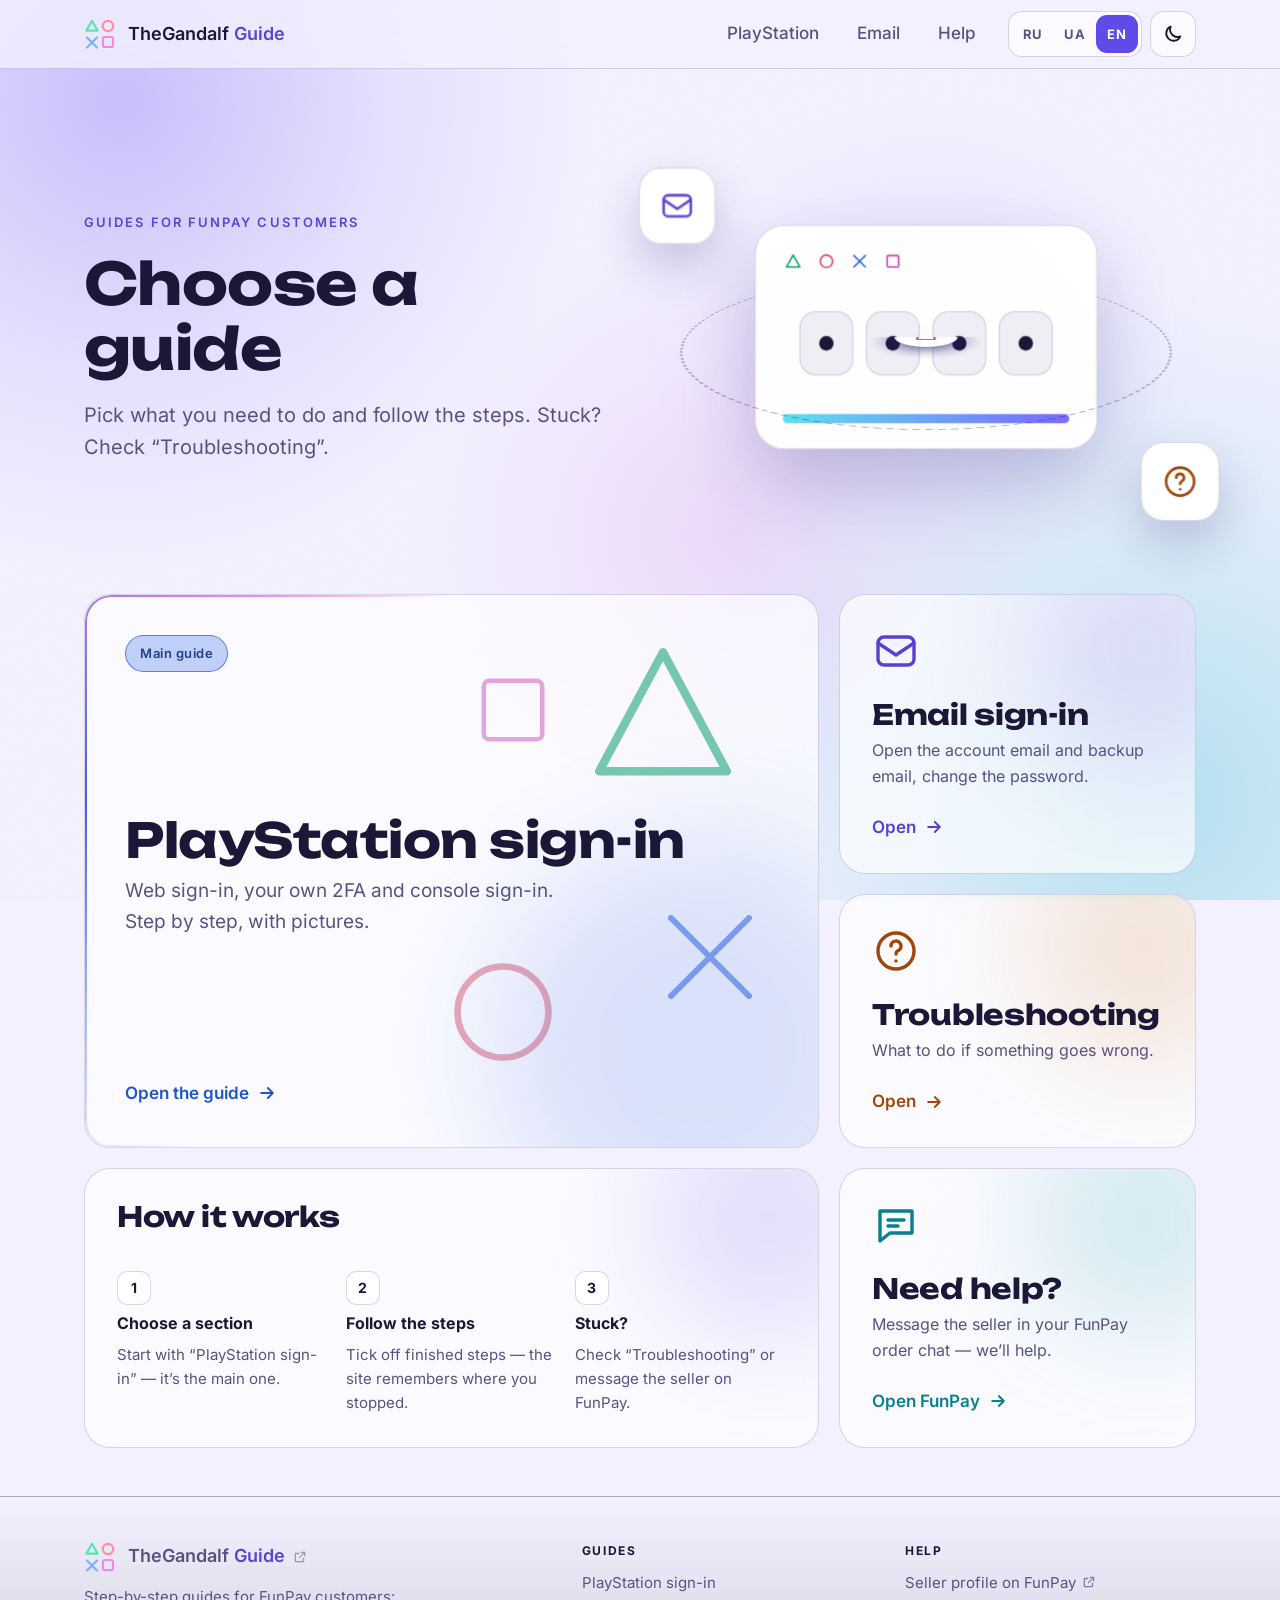
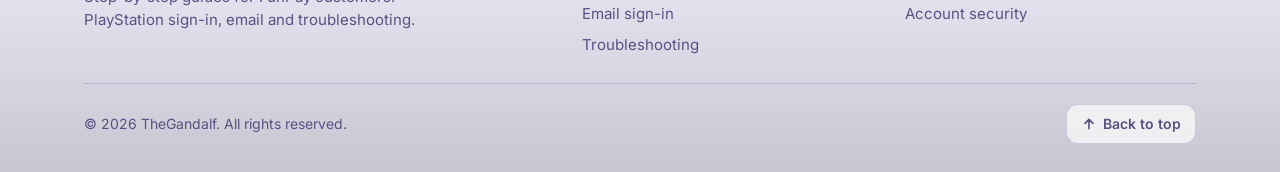
==== index.html @ 94a27a66 "Add files via upload" ====
<!doctype html>
<html lang="ru" data-title="title.index">
<head>
<meta charset="utf-8">
<meta name="viewport" content="width=device-width, initial-scale=1">
<title>Выбор инструкции — TheGandalf Guide</title>
<meta name="description" content="Пошаговые инструкции для клиентов FunPay: вход в PlayStation, вход на почту и решение проблем.">
<meta name="theme-color" content="#0b0a1a">
<link rel="icon" href="favicon.svg" type="image/svg+xml">
<link rel="preload" href="assets/fonts/inter-cyrillic.woff2" as="font" type="font/woff2" crossorigin>
<link rel="preload" href="assets/fonts/inter-latin.woff2" as="font" type="font/woff2" crossorigin>
<link rel="preload" href="assets/fonts/unbounded-cyrillic.woff2" as="font" type="font/woff2" crossorigin>
<link rel="stylesheet" href="assets/style.css?v=f13b6bca">
<script>(function(){var d=document.documentElement;d.classList.add('js');var t=null;try{t=localStorage.getItem('gg:theme')}catch(e){}if(!t){t=(window.matchMedia&&matchMedia('(prefers-color-scheme: light)').matches)?'light':'dark'}d.setAttribute('data-theme',t)})()</script>
</head>
<body class="">
<a class="skip" href="#main" data-i18n="skip">К содержимому</a>
<div class="bg" aria-hidden="true"><i></i><i></i><i></i></div>

<header class="site-header"><div class="container bar">
<a class="brand" href="index.html" aria-label="TheGandalf Guide — на главную" data-i18n-attr="aria-label:brand.aria"><svg viewBox="0 0 32 32" fill="none" stroke-width="2.2" stroke-linecap="round" stroke-linejoin="round" aria-hidden="true"><path d="M8 2.8 13.6 12.6H2.4Z" stroke="#5be3b0"/><circle cx="24" cy="8" r="5.2" stroke="#ff8fa0"/><path d="M3 19.5 13 29.5M13 19.5 3 29.5" stroke="#7fb0ff"/><rect x="19" y="19" width="10" height="10" rx="1.8" stroke="#f08be0"/></svg><span>TheGandalf <b>Guide</b></span></a>
<nav id="nav" class="nav" aria-label="Разделы" data-i18n-attr="aria-label:nav.aria"><a href="playstation.html" data-i18n="nav.ps">PlayStation</a><a href="email.html" data-i18n="nav.mail">Почта</a><a href="troubleshooting.html" data-i18n="nav.faq">Проблемы</a><div class="nav-tools"><div class="lang" role="group" aria-label="Язык" data-i18n-attr="aria-label:lang.aria"><button type="button" data-lang="ru" aria-pressed="true">RU</button><button type="button" data-lang="uk" aria-pressed="false">UA</button><button type="button" data-lang="en" aria-pressed="false">EN</button></div></div></nav>
<div class="tools"><div class="lang" role="group" aria-label="Язык" data-i18n-attr="aria-label:lang.aria"><button type="button" data-lang="ru" aria-pressed="true">RU</button><button type="button" data-lang="uk" aria-pressed="false">UA</button><button type="button" data-lang="en" aria-pressed="false">EN</button></div><button class="iconbtn themebtn" type="button" aria-label="Включить светлую тему"><svg class="sun" viewBox="0 0 24 24" fill="none" stroke="currentColor" stroke-width="2" stroke-linecap="round" stroke-linejoin="round" aria-hidden="true"><circle cx="12" cy="12" r="4"/><path d="M12 2v2M12 20v2M4.9 4.9l1.4 1.4M17.7 17.7l1.4 1.4M2 12h2M20 12h2M4.9 19.1l1.4-1.4M17.7 6.3l1.4-1.4"/></svg><svg class="moon" viewBox="0 0 24 24" fill="none" stroke="currentColor" stroke-width="2" stroke-linecap="round" stroke-linejoin="round" aria-hidden="true"><path d="M20 14.5A8 8 0 0 1 9.5 4 8 8 0 1 0 20 14.5Z"/></svg></button><button class="iconbtn burger" type="button" aria-expanded="false" aria-controls="nav" aria-label="Меню" data-i18n-attr="aria-label:menu"><svg viewBox="0 0 24 24" fill="none" stroke="currentColor" stroke-width="2.2" stroke-linecap="round" aria-hidden="true"><path d="M4 7h16M4 12h16M4 17h16"/></svg></button></div>
</div></header>
<main id="main" class="container">
<section class="hero-home reveal">
<div class="hero-text">
<p class="eyebrow" data-i18n="home.eyebrow">Инструкции для клиентов FunPay</p>
<h1 data-i18n="home.h1">Выбор инструкции</h1>
<p class="lead" data-i18n="home.lead">Выберите, что нужно сделать, и идите по шагам. Если застряли — загляните в «Решение проблем».</p>
</div>
<div class="pad-wrap" aria-hidden="true"><div class="stage" data-stage><div class="sway"><div class="scene" data-pad>
<div class="halo"></div><div class="core"></div>
<i class="pt" style="left:8%;top:18%;--z:40px;--d:0.0s"></i><i class="pt" style="left:22%;top:6%;--z:-60px;--d:0.8s"></i><i class="pt" style="left:40%;top:12%;--z:70px;--d:1.6s"></i><i class="pt" style="left:62%;top:5%;--z:-40px;--d:2.4s"></i><i class="pt" style="left:88%;top:16%;--z:60px;--d:0.4s"></i><i class="pt" style="left:94%;top:44%;--z:-50px;--d:1.2s"></i><i class="pt" style="left:84%;top:78%;--z:80px;--d:2.0s"></i><i class="pt" style="left:66%;top:92%;--z:-30px;--d:2.8s"></i><i class="pt" style="left:44%;top:90%;--z:50px;--d:0.6s"></i><i class="pt" style="left:20%;top:86%;--z:-70px;--d:1.4s"></i><i class="pt" style="left:4%;top:62%;--z:60px;--d:2.2s"></i><i class="pt" style="left:14%;top:40%;--z:-20px;--d:3.0s"></i><i class="pt" style="left:78%;top:30%;--z:30px;--d:1.0s"></i><i class="pt" style="left:52%;top:98%;--z:20px;--d:3.4s"></i>
<div class="ring"><div class="ringline"></div>
<div class="orb" style="--a:0deg"><div class="sym" style="color:var(--sg)"><svg viewBox="0 0 40 40" fill="none" stroke="currentColor" stroke-width="3" stroke-linecap="round" stroke-linejoin="round" aria-hidden="true"><path d="M20 8 33 31H7Z"/></svg></div></div>
<div class="orb" style="--a:90deg"><div class="sym" style="color:var(--sr)"><svg viewBox="0 0 40 40" fill="none" stroke="currentColor" stroke-width="3" stroke-linecap="round" stroke-linejoin="round" aria-hidden="true"><circle cx="20" cy="20" r="12"/></svg></div></div>
<div class="orb" style="--a:180deg"><div class="sym" style="color:var(--sb)"><svg viewBox="0 0 40 40" fill="none" stroke="currentColor" stroke-width="3" stroke-linecap="round" stroke-linejoin="round" aria-hidden="true"><path d="M9 9 31 31M31 9 9 31"/></svg></div></div>
<div class="orb" style="--a:270deg"><div class="sym" style="color:var(--sp)"><svg viewBox="0 0 40 40" fill="none" stroke="currentColor" stroke-width="3" stroke-linecap="round" stroke-linejoin="round" aria-hidden="true"><rect x="9" y="9" width="22" height="22" rx="2"/></svg></div></div>
</div>
<div class="panel">
<div class="pc">
<div class="prow"><span class="mi" style="color:var(--sg)"><svg viewBox="0 0 40 40" fill="none" stroke="currentColor" stroke-width="3" stroke-linecap="round" stroke-linejoin="round" aria-hidden="true"><path d="M20 8 33 31H7Z"/></svg></span><span class="mi" style="color:var(--sr)"><svg viewBox="0 0 40 40" fill="none" stroke="currentColor" stroke-width="3" stroke-linecap="round" stroke-linejoin="round" aria-hidden="true"><circle cx="20" cy="20" r="12"/></svg></span><span class="mi" style="color:var(--sb)"><svg viewBox="0 0 40 40" fill="none" stroke="currentColor" stroke-width="3" stroke-linecap="round" stroke-linejoin="round" aria-hidden="true"><path d="M9 9 31 31M31 9 9 31"/></svg></span><span class="mi" style="color:var(--sp)"><svg viewBox="0 0 40 40" fill="none" stroke="currentColor" stroke-width="3" stroke-linecap="round" stroke-linejoin="round" aria-hidden="true"><rect x="9" y="9" width="22" height="22" rx="2"/></svg></span></div>
<div class="digits"><b class="d d1"></b><b class="d d2"></b><b class="d d3"></b><b class="d d4"></b></div>
<div class="ptrack"><div class="pfill"></div></div>
</div>
<div class="pok"><svg viewBox="0 0 80 80"><circle class="rc" cx="40" cy="40" r="30"/><path class="chk" d="M26 41 36 51 55 30"/></svg></div>
</div>
<div class="fcard f1 c-mail"><svg class="icon-lg" viewBox="0 0 24 24" fill="none" stroke="currentColor" stroke-width="1.7" stroke-linecap="round" stroke-linejoin="round" aria-hidden="true"><rect x="3" y="5" width="18" height="14" rx="3"/><path d="m3 8 9 6 9-6"/></svg></div>
<div class="fcard f2 c-faq"><svg class="icon-lg" viewBox="0 0 24 24" fill="none" stroke="currentColor" stroke-width="1.7" stroke-linecap="round" stroke-linejoin="round" aria-hidden="true"><circle cx="12" cy="12" r="9"/><path d="M9.5 9.5a2.5 2.5 0 1 1 3.5 2.3c-.7.4-1 .9-1 1.7M12 17h.01"/></svg></div>
</div></div></div></div>
</section>
<section class="bento" aria-label="Разделы" data-i18n-attr="aria-label:nav.aria">
<a class="glass tile c-ps t-ps reveal" href="playstation.html" data-guide="playstation.html" data-total="13"><i class="rim" aria-hidden="true"></i>
<div class="orbit" aria-hidden="true">
<svg class="o1" viewBox="0 0 40 40"><path d="M20 5 35 33H5Z"/></svg>
<svg class="o2" viewBox="0 0 40 40"><circle cx="20" cy="20" r="14"/></svg>
<svg class="o3" viewBox="0 0 40 40"><path d="M7 7 33 33M33 7 7 33"/></svg>
<svg class="o4" viewBox="0 0 40 40"><rect x="7" y="7" width="26" height="26" rx="2.5"/></svg>
</div>
<span class="tag" data-i18n="tag.main">Главная инструкция</span>
<div><h2 data-i18n="ps.name">Вход PlayStation</h2><p data-i18n="ps.desc">Вход через браузер, свой 2FA и вход на консоли. По шагам, с картинками.</p></div>
<div style="display:flex;flex-direction:column;gap:14px"><div class="mini" hidden><div class="track"><div class="fill"></div></div><span></span></div><span class="go"><span data-i18n="go.guide">Открыть инструкцию</span><svg width="20" height="20" viewBox="0 0 24 24" fill="none" stroke="currentColor" stroke-width="2.2" stroke-linecap="round" stroke-linejoin="round" aria-hidden="true"><path d="M5 12h14M13 6l6 6-6 6"/></svg></span></div>
</a>
<a class="glass tile c-mail reveal" href="email.html" data-guide="email.html" data-total="4">
<svg class="icon-lg" viewBox="0 0 24 24" fill="none" stroke="currentColor" stroke-width="1.7" stroke-linecap="round" stroke-linejoin="round" aria-hidden="true"><rect x="3" y="5" width="18" height="14" rx="3"/><path d="m3 8 9 6 9-6"/></svg>
<div><h3 data-i18n="mail.name">Вход на почту</h3><p data-i18n="mail.desc">Открыть почту аккаунта и запасную почту, сменить пароль.</p></div>
<div style="display:flex;flex-direction:column;gap:14px"><div class="mini" hidden><div class="track"><div class="fill"></div></div><span></span></div><span class="go"><span data-i18n="go.open">Открыть</span><svg width="20" height="20" viewBox="0 0 24 24" fill="none" stroke="currentColor" stroke-width="2.2" stroke-linecap="round" stroke-linejoin="round" aria-hidden="true"><path d="M5 12h14M13 6l6 6-6 6"/></svg></span></div>
</a>
<a class="glass tile c-faq reveal" href="troubleshooting.html">
<svg class="icon-lg" viewBox="0 0 24 24" fill="none" stroke="currentColor" stroke-width="1.7" stroke-linecap="round" stroke-linejoin="round" aria-hidden="true"><circle cx="12" cy="12" r="9"/><path d="M9.5 9.5a2.5 2.5 0 1 1 3.5 2.3c-.7.4-1 .9-1 1.7M12 17h.01"/></svg>
<div><h3 data-i18n="faq.name">Решение проблем</h3><p data-i18n="faq.desc">Что делать, если что-то не получается.</p></div>
<span class="go"><span data-i18n="go.open">Открыть</span><svg width="20" height="20" viewBox="0 0 24 24" fill="none" stroke="currentColor" stroke-width="2.2" stroke-linecap="round" stroke-linejoin="round" aria-hidden="true"><path d="M5 12h14M13 6l6 6-6 6"/></svg></span>
</a>
<div class="glass tile t-how reveal">
<h3 data-i18n="how.title">Как пользоваться</h3>
<ol class="how">
<li><b data-i18n="how.1.t">Выберите раздел</b><span data-i18n="how.1.d">Начните с «Вход PlayStation» — это главное.</span></li>
<li><b data-i18n="how.2.t">Идите по шагам</b><span data-i18n="how.2.d">Отмечайте сделанные шаги — сайт запомнит, где вы остановились.</span></li>
<li><b data-i18n="how.3.t">Не получилось?</b><span data-i18n="how.3.d">Загляните в «Решение проблем» или напишите продавцу на FunPay.</span></li>
</ol>
</div>
<a class="glass tile c-help reveal" href="https://funpay.com/users/2218130/" rel="noopener">
<svg class="icon-lg" viewBox="0 0 24 24" fill="none" stroke="currentColor" stroke-width="1.7" stroke-linecap="round" stroke-linejoin="round" aria-hidden="true"><path d="M4 5h16v11H9l-5 4Z"/><path d="M8 9.5h8M8 12.5h5"/></svg>
<div><h3 data-i18n="help.name">Нужна помощь?</h3><p data-i18n="help.desc">Напишите продавцу в чат заказа на FunPay — поможем.</p></div>
<span class="go"><span data-i18n="go.funpay">Открыть FunPay</span><svg width="20" height="20" viewBox="0 0 24 24" fill="none" stroke="currentColor" stroke-width="2.2" stroke-linecap="round" stroke-linejoin="round" aria-hidden="true"><path d="M5 12h14M13 6l6 6-6 6"/></svg></span>
</a>
</section>
</main>
<footer class="footer"><div class="container">
<div class="ft-top"><div class="ft-brand"><a class="brand ft-logo" href="https://funpay.com/users/2218130/" target="_blank" rel="noopener" title="Профиль продавца на FunPay" data-i18n-attr="title:foot.seller"><svg viewBox="0 0 32 32" fill="none" stroke-width="2.2" stroke-linecap="round" stroke-linejoin="round" aria-hidden="true"><path d="M8 2.8 13.6 12.6H2.4Z" stroke="#5be3b0"/><circle cx="24" cy="8" r="5.2" stroke="#ff8fa0"/><path d="M3 19.5 13 29.5M13 19.5 3 29.5" stroke="#7fb0ff"/><rect x="19" y="19" width="10" height="10" rx="1.8" stroke="#f08be0"/></svg><span>TheGandalf <b>Guide</b></span><svg width="18" height="18" viewBox="0 0 24 24" fill="none" stroke="currentColor" stroke-width="2.2" stroke-linecap="round" stroke-linejoin="round" aria-hidden="true"><path d="M14 4h6v6M20 4l-9 9M18 14v5a1 1 0 0 1-1 1H5a1 1 0 0 1-1-1V7a1 1 0 0 1 1-1h5"/></svg></a><p data-i18n-html="foot.about">Пошаговые инструкции для клиентов FunPay: вход в PlayStation, почта и решение проблем.</p></div><nav class="ft-col" aria-label="Инструкции" data-i18n-attr="aria-label:foot.guides"><b data-i18n-html="foot.guides">Инструкции</b><a href="playstation.html"><span data-i18n="ps.name">Вход PlayStation</span></a><a href="email.html"><span data-i18n="mail.name">Вход на почту</span></a><a href="troubleshooting.html"><span data-i18n="faq.name">Решение проблем</span></a></nav><div class="ft-col"><b data-i18n-html="foot.help">Помощь</b><a href="https://funpay.com/users/2218130/" target="_blank" rel="noopener"><span data-i18n="foot.seller">Профиль продавца на FunPay</span><svg width="18" height="18" viewBox="0 0 24 24" fill="none" stroke="currentColor" stroke-width="2.2" stroke-linecap="round" stroke-linejoin="round" aria-hidden="true"><path d="M14 4h6v6M20 4l-9 9M18 14v5a1 1 0 0 1-1 1H5a1 1 0 0 1-1-1V7a1 1 0 0 1 1-1h5"/></svg></a><a href="troubleshooting.html#faq-g-sec"><span data-i18n="foot.sec">Безопасность аккаунта</span></a></div></div>
<div class="ft-bottom"><span data-i18n-html="foot.copy">© 2026 TheGandalf. Все права защищены.</span><a class="ft-up" href="#main"><svg width="16" height="16" viewBox="0 0 24 24" fill="none" stroke="currentColor" stroke-width="2.4" stroke-linecap="round" stroke-linejoin="round" aria-hidden="true"><path d="M12 19V5M6 11l6-6 6 6"/></svg><span data-i18n="foot.up">Наверх</span></a></div>
</div></footer>
<script src="assets/lang/index.js?v=313a5744" defer></script>
<script src="assets/app.js?v=5825b012" defer></script>
</body>
</html>
---- assets/style.css ----
@font-face{font-family:"Inter";font-style:normal;font-weight:400 700;font-display:swap;src:url(fonts/inter-cyrillic.woff2)format("woff2");unicode-range:U+0301,U+0400-045F,U+0490-0491,U+04B0-04B1,U+2116}@font-face{font-family:"Inter";font-style:normal;font-weight:400 700;font-display:swap;src:url(fonts/inter-latin.woff2)format("woff2");unicode-range:U+0000-00FF,U+0131,U+0152-0153,U+02BB-02BC,U+02C6,U+02DA,U+02DC,U+0304,U+0308,U+0329,U+2000-206F,U+20AC,U+2122,U+2191,U+2193,U+2212,U+2215,U+FEFF,U+FFFD}@font-face{font-family:"Unbounded";font-style:normal;font-weight:500 700;font-display:swap;src:url(fonts/unbounded-cyrillic.woff2)format("woff2");unicode-range:U+0301,U+0400-045F,U+0490-0491,U+04B0-04B1,U+2116}@font-face{font-family:"Unbounded";font-style:normal;font-weight:500 700;font-display:swap;src:url(fonts/unbounded-latin.woff2)format("woff2");unicode-range:U+0000-00FF,U+0131,U+0152-0153,U+02BB-02BC,U+02C6,U+02DA,U+02DC,U+0304,U+0308,U+0329,U+2000-206F,U+20AC,U+2122,U+2191,U+2193,U+2212,U+2215,U+FEFF,U+FFFD}:root{color-scheme:dark;--bg:#0b0a1a;--ink:#f3f0ff;--ink2:#d9d3f2;--muted:#bdb6dc;--line:rgba(255,255,255,.14);--glass:rgba(255,255,255,.06);--glass-2:rgba(255,255,255,.1);--hdr:rgba(11,10,26,.62);--pop:#14122c;--inset:rgba(0,0,0,.28);--frame:#15142a;--screen:#06060f;--dashed:rgba(255,255,255,.28);--ph:rgba(255,255,255,.04);--blob:.34;--spot:rgba(255,255,255,.13);--shadow:rgba(0,0,0,.45);--spotc:#ffffff;--ok:#5be3b0;--on-ok:#06241a;--warn:#ffc27a;--cyan:#5fe0ee;--tip-ink:#d6f7fb;--tip-bg:rgba(95,224,238,.09);--tip-bd:rgba(95,224,238,.35);--warn-ink:#ffe7c8;--warn-bg:rgba(255,194,122,.09);--warn-bd:rgba(255,194,122,.4);--tag-ink:#dbe7ff;--sg:#5be3b0;--sr:#ff8fa0;--sb:#7fb0ff;--sp:#f08be0;--sec:#b3a7ff;--sec-btn:#5f4be8;--sec-hover:#7a69ff;--sec-2:#5fe0ee;--sec-rgb:95,75,232;--r:26px;--font:'Inter',system-ui,-apple-system,'Segoe UI',sans-serif;--display:'Unbounded','Inter',system-ui,sans-serif}html[data-theme=light]{color-scheme:light;--bg:#f3f1ff;--ink:#1b1736;--ink2:#2d2850;--muted:#575283;--line:rgba(40,30,110,.18);--glass:rgba(255,255,255,.68);--glass-2:rgba(255,255,255,.96);--hdr:rgba(243,241,255,.78);--pop:#ffffff;--inset:rgba(40,30,110,.07);--frame:#e2defa;--screen:#cfc9f1;--dashed:rgba(40,30,110,.32);--ph:rgba(40,30,110,.05);--blob:.28;--spot:rgba(95,75,232,.12);--shadow:rgba(40,30,110,.22);--spotc:#6a4de0;--ok:#0b7a55;--on-ok:#ffffff;--warn:#9a5a00;--cyan:#0a7f90;--tip-ink:#0b4d57;--tip-bg:rgba(10,159,179,.1);--tip-bd:rgba(10,127,144,.4);--warn-ink:#5c3500;--warn-bg:rgba(200,120,10,.1);--warn-bd:rgba(154,90,0,.4);--tag-ink:#1f3f8f;--sg:#0b9f6d;--sr:#d6455f;--sb:#2a5fe0;--sp:#c13fb0;--sec:#5a43d6;--sec-2:#0a9fb3}*{box-sizing:border-box}html{scroll-behavior:smooth;-webkit-text-size-adjust:100%}body{margin:0;background:var(--bg);color:var(--ink);font-family:var(--font);font-size:17px;line-height:1.6;min-height:100vh;display:flex;flex-direction:column;overflow-x:hidden}img,svg,video{max-width:100%;display:block}a{color:var(--sec);text-underline-offset:3px}a:hover{color:var(--ink)}[hidden]{display:none!important}:focus-visible{outline:3px solid var(--cyan);outline-offset:3px;border-radius:10px}.container{width:100%;max-width:1160px;margin:0 auto;padding:0 24px}.sr{position:absolute;width:1px;height:1px;overflow:hidden;clip:rect(0 0 0 0);white-space:nowrap}.skip{position:absolute;left:16px;top:-60px;background:#fff;color:#000;padding:10px 16px;border-radius:12px;z-index:100;font-weight:600}.skip:focus{top:12px}body.lock{overflow:hidden}.bg{position:fixed;inset:0;z-index:-1;overflow:hidden;background:var(--bg)}.bg i{position:absolute;border-radius:50%;filter:blur(120px);opacity:var(--blob);animation:float 26s ease-in-out infinite alternate}.bg i:nth-child(1){width:560px;height:560px;left:-160px;top:-180px;background:#5b3df5}.bg i:nth-child(2){width:600px;height:600px;right:-180px;bottom:-200px;background:#0fb5c9;animation-delay:-8s}.bg i:nth-child(3){width:380px;height:380px;left:42%;top:38%;background:#c13fd8;opacity:calc(var(--blob)*.5);animation-delay:-15s}@keyframes float{to{transform:translate3d(60px,40px,0) scale(1.1)}}#readbar{position:fixed;left:0;top:0;height:3px;width:100%;background:linear-gradient(90deg,var(--sec-btn),var(--sec-2));transform:scaleX(0);transform-origin:0 50%;z-index:60}.site-header{position:sticky;top:0;z-index:50;background:var(--hdr);backdrop-filter:blur(16px);-webkit-backdrop-filter:blur(16px);border-bottom:1px solid var(--line)}.bar{display:flex;align-items:center;justify-content:space-between;min-height:68px;gap:16px}.brand{display:flex;align-items:center;gap:12px;text-decoration:none;color:var(--ink);font-weight:600;font-size:18px;white-space:nowrap}.brand b{color:var(--sec);font-weight:600}.brand svg{width:32px;height:32px}.nav{display:flex;gap:6px;margin-left:auto}.nav a{text-decoration:none;color:var(--muted);font-weight:500;padding:10px 16px;border-radius:14px;min-height:44px;display:inline-flex;align-items:center;transition:background .2s,color .2s}.nav a:hover{color:var(--ink);background:var(--glass-2)}.nav a[aria-current=page]{color:var(--ink);background:var(--glass-2);box-shadow:inset 0 0 0 1px var(--line)}.tools{display:flex;align-items:center;gap:8px}.lang{display:inline-flex;padding:3px;border-radius:14px;background:var(--glass);border:1px solid var(--line)}.lang button{border:0;background:0 0;color:var(--muted);font:700 13px var(--font);letter-spacing:.04em;min-width:42px;min-height:38px;padding:0 8px;border-radius:11px;cursor:pointer}.lang button:hover{color:var(--ink)}.lang button[aria-pressed=true]{background:var(--sec-btn);color:#fff}.iconbtn{width:46px;height:46px;border-radius:14px;border:1px solid var(--line);background:var(--glass);color:var(--ink);align-items:center;justify-content:center;cursor:pointer;display:inline-flex}.iconbtn:hover{background:var(--glass-2)}.iconbtn svg{width:22px;height:22px}.themebtn .moon{display:none}html[data-theme=light] .themebtn .moon{display:block}html[data-theme=light] .themebtn .sun{display:none}.burger{display:none}.nav-tools{display:none}@media (max-width:780px){.tools .lang{display:none}.burger{display:inline-flex}.nav{display:none;position:absolute;left:16px;right:16px;top:76px;flex-direction:column;padding:10px;border-radius:22px;background:var(--pop);border:1px solid var(--line);box-shadow:0 20px 50px var(--shadow)}.site-header.open .nav{display:flex}.nav a{font-size:18px;min-height:52px}.nav-tools{display:flex;padding:10px 6px 4px}.nav-tools .lang{width:100%}.nav-tools .lang button{flex:1;min-height:46px;font-size:15px}.tools{margin-left:auto}}.glass{position:relative;background:var(--glass);border:1px solid var(--line);border-radius:var(--r);backdrop-filter:blur(18px);-webkit-backdrop-filter:blur(18px);overflow:hidden;transition:transform .25s ease,border-color .25s ease,background .25s ease}.glass::before{content:"";position:absolute;inset:0;pointer-events:none;opacity:0;transition:opacity .3s;background:radial-gradient(380px circle at var(--mx,50%) var(--my,0%),var(--spot),transparent 45%)}.glass:hover::before{opacity:1}.glass>*{position:relative;z-index:1}.reveal{opacity:0;transform:translateY(18px);transition:opacity .7s ease var(--d,0ms),transform .7s ease var(--d,0ms)}.reveal.in{opacity:1;transform:none}html:not(.js) .reveal{opacity:1;transform:none}.eyebrow{margin:0;font-size:13px;font-weight:600;letter-spacing:.16em;text-transform:uppercase;color:var(--sec)}h1,h2,h3{font-family:var(--display);font-weight:700;line-height:1.12;margin:0;letter-spacing:-.01em}h1{font-size:clamp(32px,6vw,58px)}h2{font-size:clamp(22px,3vw,30px)}.lead{font-size:clamp(17px,2vw,20px);color:var(--muted);margin:0;max-width:640px}.hero{padding:72px 0 40px;display:flex;flex-direction:column;gap:18px}.chips{display:flex;flex-wrap:wrap;gap:10px;list-style:none;margin:8px 0 0;padding:0}.chips li{padding:8px 16px;border-radius:999px;background:var(--glass);border:1px solid var(--line);font-size:14px;font-weight:500;color:var(--ink)}.crumbs{display:flex;gap:10px;font-size:14px;color:var(--muted);flex-wrap:wrap}.crumbs a{color:var(--muted)}.crumbs a:hover{color:var(--ink)}.btn{display:inline-flex;align-items:center;justify-content:center;gap:10px;min-height:52px;padding:0 26px;border-radius:16px;border:1px solid transparent;background:var(--sec-btn);color:#fff;font:600 16px var(--font);text-decoration:none;cursor:pointer;transition:transform .15s,background .2s,box-shadow .2s;box-shadow:0 10px 30px rgba(var(--sec-rgb),.35)}.btn:hover{background:var(--sec-hover);color:#fff;transform:translateY(-2px)}.btn:active{transform:none}.btn.ghost{background:var(--glass);border-color:var(--line);box-shadow:none;color:var(--ink)}.btn.ghost:hover{background:var(--glass-2);color:var(--ink)}.btn[disabled]{opacity:.4;pointer-events:none}.btn.small{min-height:44px;padding:0 18px;font-size:15px}.linkbtn{background:0 0;border:0;color:var(--muted);font:500 15px var(--font);cursor:pointer;min-height:44px;padding:0 8px;text-decoration:underline;text-underline-offset:3px}.linkbtn:hover{color:var(--ink)}main{flex:1}.hero-home{display:grid;grid-template-columns:minmax(0,1fr) minmax(0,1fr);gap:24px;align-items:center;padding:40px 0 28px}.hero-text{display:flex;flex-direction:column;gap:18px}.pad-wrap{position:relative;width:100%;max-width:540px;aspect-ratio:520/440;justify-self:end}.stage{position:absolute;left:50%;top:50%;width:520px;height:440px;margin:-220px 0 0-260px;transform:scale(var(--k,1));perspective:1100px}.sway{position:absolute;inset:0;transform-style:preserve-3d;animation:sway 10s ease-in-out infinite alternate}.scene{position:absolute;inset:0;transform-style:preserve-3d;transform:rotateX(var(--rx,0deg)) rotateY(var(--ry,0deg));transition:transform .25s ease-out}@keyframes sway{0%{transform:rotateY(-7deg) rotateX(2deg)}to{transform:rotateY(7deg) rotateX(-2deg)}}.halo{position:absolute;left:50%;top:50%;width:440px;height:440px;margin:-220px 0 0-220px;border-radius:50%;background:conic-gradient(from 0deg,#5fe0ee,#7a69ff,#f08be0,#5fe0ee);-webkit-mask:radial-gradient(circle,transparent 61%,#000 64%,#000 66%,transparent 70%);mask:radial-gradient(circle,transparent 61%,#000 64%,#000 66%,transparent 70%);filter:blur(12px);opacity:.34;transform:translateZ(-130px);animation:halo 20s linear infinite}@keyframes halo{to{transform:translateZ(-130px) rotate(360deg)}}.core{position:absolute;left:50%;top:50%;width:380px;height:280px;margin:-140px 0 0-190px;border-radius:50%;background:rgba(122,105,255,.38);filter:blur(64px);transform:translateZ(-90px)}html[data-theme=light] .halo{opacity:.5}html[data-theme=light] .core{background:rgba(122,105,255,.28)}.panel{position:absolute;left:50%;top:50%;width:330px;height:216px;margin:-108px 0 0-165px;border-radius:28px;background:var(--glass-2);border:1px solid var(--line);box-shadow:0 34px 70px var(--shadow),inset 0 1px 0 rgba(255,255,255,.25)}.panel::before{content:"";position:absolute;inset:-2px;border-radius:30px;border:2px solid var(--ok);opacity:0;animation:pg 9s ease-in-out infinite}@keyframes pg{0%,50%{opacity:0}56%{opacity:.9}70%,88%{opacity:.35}94%,to{opacity:0}}.pc{position:absolute;inset:0;padding:24px 26px;display:flex;flex-direction:column;justify-content:space-between;animation:pcdim 9s ease-in-out infinite}@keyframes pcdim{0%,48%{opacity:1}56%,88%{opacity:.12}95%,to{opacity:1}}.prow{display:flex;gap:12px}.mi svg{width:20px;height:20px}.digits{display:flex;gap:12px;justify-content:center}.d{width:52px;height:62px;border-radius:16px;background:var(--inset);border:1px solid var(--line);display:flex;align-items:center;justify-content:center}.d::after{content:"";width:14px;height:14px;border-radius:50%;background:var(--ink);opacity:1}.d1::after{animation:dg1 9s ease-in-out infinite}.d2::after{animation:dg2 9s ease-in-out infinite}.d3::after{animation:dg3 9s ease-in-out infinite}.d4::after{animation:dg4 9s ease-in-out infinite}@keyframes dg1{0%,5%{opacity:0;transform:scale(.3)}8%,90%{opacity:1;transform:scale(1)}94%,to{opacity:0;transform:scale(.3)}}@keyframes dg2{0%,12%{opacity:0;transform:scale(.3)}15%,90%{opacity:1;transform:scale(1)}94%,to{opacity:0;transform:scale(.3)}}@keyframes dg3{0%,19%{opacity:0;transform:scale(.3)}22%,90%{opacity:1;transform:scale(1)}94%,to{opacity:0;transform:scale(.3)}}@keyframes dg4{0%,26%{opacity:0;transform:scale(.3)}29%,90%{opacity:1;transform:scale(1)}94%,to{opacity:0;transform:scale(.3)}}.ptrack{height:9px;border-radius:99px;background:var(--line);overflow:hidden}.pfill{height:100%;border-radius:99px;background:linear-gradient(90deg,#5fe0ee,#7a69ff);transform-origin:left;transform:scaleX(1);animation:pf 9s ease-in-out infinite}@keyframes pf{0%,28%{transform:scaleX(0);opacity:1}44%,90%{transform:scaleX(1);opacity:1}95%{transform:scaleX(1);opacity:0}95.1%,99%{transform:scaleX(0);opacity:0}to{transform:scaleX(0);opacity:1}}.pok{position:absolute;inset:0;display:flex;align-items:center;justify-content:center;opacity:0;animation:pok 9s ease-in-out infinite}.pok svg{width:104px;height:104px;fill:none;stroke:var(--ok);stroke-width:4.5;stroke-linecap:round;stroke-linejoin:round}.pok .rc{stroke-dasharray:189;stroke-dashoffset:0;animation:rc 9s ease-in-out infinite}.pok .chk{stroke-dasharray:50;stroke-dashoffset:0;animation:ck 9s ease-in-out infinite}@keyframes pok{0%,49%{opacity:0;transform:scale(.7)}54%{opacity:1;transform:scale(1.06)}57%,88%{opacity:1;transform:scale(1)}94%,to{opacity:0;transform:scale(.92)}}@keyframes rc{0%,50%{stroke-dashoffset:189}60%,90%{stroke-dashoffset:0}95%,to{stroke-dashoffset:189}}@keyframes ck{0%,57%{stroke-dashoffset:50}65%,90%{stroke-dashoffset:0}95%,to{stroke-dashoffset:50}}.ring{position:absolute;left:50%;top:50%;width:0;height:0;transform-style:preserve-3d;transform:rotateX(72deg)}.ringline{position:absolute;left:-232px;top:-232px;width:464px;height:464px;border-radius:50%;border:2px dashed var(--dashed)}.orb{position:absolute;left:0;top:0;width:0;height:0;transform-style:preserve-3d;animation:orb 24s linear infinite}@keyframes orb{0%{transform:rotateZ(var(--a)) translateX(232px)}to{transform:rotateZ(calc(var(--a) + 360deg)) translateX(232px)}}.sym{position:absolute;left:-30px;top:-30px;width:60px;height:60px;border-radius:50%;background:var(--glass-2);border:1px solid var(--line);display:flex;align-items:center;justify-content:center;box-shadow:0 10px 26px var(--shadow);animation:face 24s linear infinite}.sym svg{width:30px;height:30px}@keyframes face{0%{transform:rotateZ(calc(var(--a)*-1)) rotateX(-72deg)}to{transform:rotateZ(calc(var(--a)*-1 - 360deg)) rotateX(-72deg)}}.fcard{position:absolute;width:68px;height:68px;border-radius:20px;background:var(--glass-2);border:1px solid var(--line);display:flex;align-items:center;justify-content:center;box-shadow:0 18px 40px var(--shadow);transform:translateZ(var(--z));animation:fl 6s ease-in-out infinite}.fcard svg{width:32px;height:32px;color:var(--sec)}.f1{left:6px;top:70px;--z:90px}.f2{right:8px;bottom:62px;--z:120px;animation-delay:-3s}@keyframes fl{50%{transform:translateZ(var(--z)) translateY(-14px)}}.pt{position:absolute;width:5px;height:5px;border-radius:50%;background:var(--cyan);opacity:0;transform:translateZ(var(--z));animation:tw 4.5s ease-in-out infinite;animation-delay:var(--d)}@keyframes tw{50%{opacity:.9}}@media (max-width:900px){.hero-home{grid-template-columns:1fr;padding-top:28px}.pad-wrap{justify-self:center;max-width:460px}}.bento{display:grid;grid-template-columns:repeat(3,minmax(0,1fr));grid-auto-rows:minmax(200px,auto);gap:20px;padding-bottom:48px}.tile{padding:32px;display:flex;flex-direction:column;justify-content:space-between;gap:24px;text-decoration:none;color:var(--ink)}a.tile:hover{transform:perspective(900px) translateY(-5px) rotateX(var(--tx,0deg)) rotateY(var(--ty,0deg));border-color:rgba(var(--sec-rgb),.8);background:var(--glass-2);color:var(--ink)}.tile h2,.tile h3{font-size:clamp(22px,2.4vw,28px)}.tile p{margin:8px 0 0;color:var(--muted);font-size:16px}.tile .go{display:inline-flex;align-items:center;gap:8px;color:var(--sec);font-weight:600;transition:gap .2s}a.tile:hover .go{gap:14px}.t-ps{grid-column:span 2;grid-row:span 2;padding:40px}.t-ps h2{font-size:clamp(30px,4.4vw,48px)}.t-ps p{font-size:19px;max-width:440px}.t-how{grid-column:span 2}.icon-lg{width:48px;height:48px}.tile .icon-lg{color:var(--sec)}.how{display:grid;grid-template-columns:repeat(3,minmax(0,1fr));gap:18px;margin:0;padding:0;list-style:none;counter-reset:s}.how li{counter-increment:s;display:flex;flex-direction:column;gap:6px;font-size:15px;color:var(--muted)}.how li::before{content:counter(s);width:32px;height:32px;border-radius:10px;background:var(--glass-2);border:1px solid var(--line);display:flex;align-items:center;justify-content:center;font-weight:700;color:var(--ink);font-size:14px}.how b{color:var(--ink);font-size:16px}.c-ps{--sec:#8fb8ff;--sec-rgb:42,95,224}.c-mail{--sec:#c4b8ff;--sec-rgb:106,77,224}.c-faq{--sec:#ffc27a;--sec-rgb:200,110,20}.c-help{--sec:#5fe0ee;--sec-rgb:15,150,170}html[data-theme=light] .c-ps{--sec:#1f55c9}html[data-theme=light] .c-mail{--sec:#5a3fd0}html[data-theme=light] .c-faq{--sec:#a1460a}html[data-theme=light] .c-help{--sec:#0a7f90}.tile::after{content:"";position:absolute;right:-70px;top:-70px;width:240px;height:240px;border-radius:50%;background:rgba(var(--sec-rgb),.5);filter:blur(60px);opacity:.5;pointer-events:none;transition:opacity .3s;z-index:0}html[data-theme=light] .tile::after{opacity:.32}a.tile:hover::after{opacity:.95}.t-ps::after{right:-90px;top:auto;bottom:-110px;width:420px;height:420px}.tag{align-self:flex-start;padding:7px 14px;border-radius:99px;background:rgba(var(--sec-rgb),.28);border:1px solid rgba(var(--sec-rgb),.7);font-size:13px;font-weight:600;color:var(--tag-ink);letter-spacing:.04em}.orbit{position:absolute;inset:0;pointer-events:none;z-index:0}.orbit svg{position:absolute;fill:none;stroke-width:2;stroke-linecap:round;stroke-linejoin:round;animation:drift 9s ease-in-out infinite alternate}.orbit .o1{right:70px;top:36px;width:170px;height:170px;stroke:var(--sg);opacity:.55}.orbit .o2{right:250px;bottom:70px;width:130px;height:130px;stroke:var(--sr);opacity:.45;animation-delay:-3s}.orbit .o3{right:48px;bottom:130px;width:120px;height:120px;stroke:var(--sb);opacity:.55;animation-delay:-6s}.orbit .o4{right:260px;top:70px;width:90px;height:90px;stroke:var(--sp);opacity:.45;animation-delay:-1.5s}@keyframes drift{to{transform:translate3d(0,-22px,0) rotate(14deg)}}.mini{display:flex;align-items:center;gap:12px;font-size:14px;color:var(--muted);font-weight:500}.mini .track{flex:1}.mini span{white-space:nowrap}@media (max-width:900px){.bento{grid-template-columns:repeat(2,minmax(0,1fr))}.t-ps{grid-row:span 1;min-height:340px}.orbit svg{opacity:.28!important}.orbit .o1{right:20px}.orbit .o3{right:10px}.orbit .o2{right:140px}.orbit .o4{right:150px}}@media (max-width:620px){.orbit .o2,.orbit .o4{display:none}.orbit .o1{width:104px;height:104px;right:16px;top:20px}.orbit .o3{width:76px;height:76px;right:120px;top:46px;bottom:auto}.bento{grid-template-columns:1fr}.t-ps,.t-how{grid-column:auto}.how{grid-template-columns:1fr}.hero{padding-top:44px}.tile,.t-ps{padding:26px}}body.s-ps{--sec:#8fb8ff;--sec-btn:#2a5fe0;--sec-hover:#4375f0;--sec-2:#5fe0ee;--sec-rgb:42,95,224}body.s-mail{--sec:#c4b8ff;--sec-btn:#6a4de0;--sec-hover:#826af0;--sec-2:#f08be0;--sec-rgb:106,77,224}body.s-faq{--sec:#ffc27a;--sec-btn:#b4520a;--sec-hover:#cc6314;--sec-2:#ff8fa0;--sec-rgb:200,110,20}html[data-theme=light] body.s-ps{--sec:#1f55c9;--sec-2:#0a9fb3}html[data-theme=light] body.s-mail{--sec:#5a3fd0;--sec-2:#c23fb0}html[data-theme=light] body.s-faq{--sec:#a1460a;--sec-2:#d6456a}body.s-ps .bg i:nth-child(1){background:#2a5fe0}body.s-ps .bg i:nth-child(2){background:#0fb5c9}body.s-mail .bg i:nth-child(1){background:#6a4de0}body.s-mail .bg i:nth-child(2){background:#c13fd8}body.s-faq .bg i:nth-child(1){background:#c2701a}body.s-faq .bg i:nth-child(2){background:#d6456a}body.s-faq .bg i:nth-child(3){background:#c2701a}.guide{display:grid;grid-template-columns:290px minmax(0,1fr);gap:28px;align-items:start;padding-bottom:110px}.side{position:sticky;top:92px;padding:22px;display:flex;flex-direction:column;gap:20px}.prog-top{display:flex;justify-content:space-between;font-size:14px;font-weight:600;margin-bottom:10px}.track{height:8px;border-radius:99px;background:var(--line);overflow:hidden}.fill{height:100%;width:0;border-radius:99px;background:linear-gradient(90deg,var(--sec-btn),var(--sec-2));transition:width .5s ease}.steplist{list-style:none;margin:0;padding:0;display:flex;flex-direction:column;gap:4px}.steplist a{display:flex;align-items:center;gap:12px;padding:10px 12px;border-radius:14px;color:var(--muted);text-decoration:none;font-size:15px;line-height:1.3;min-height:48px;transition:background .2s,color .2s}.steplist a:hover{background:var(--glass-2);color:var(--ink)}.steplist a.current{background:var(--glass-2);color:var(--ink);box-shadow:inset 0 0 0 1px var(--line)}.dot{flex:none;width:30px;height:30px;border-radius:10px;border:1px solid var(--line);display:flex;align-items:center;justify-content:center;font-size:13px;font-weight:700;background:var(--glass)}.steplist a.done .dot{background:var(--ok);border-color:var(--ok);color:var(--on-ok);font-size:0}.steplist a.done .dot::after{content:"";width:12px;height:7px;border-left:3px solid var(--on-ok);border-bottom:3px solid var(--on-ok);transform:rotate(-45deg) translate(1px,-1px)}.stack{display:flex;flex-direction:column;gap:20px;min-width:0}.toolbar{display:flex;align-items:center;justify-content:space-between;gap:12px;flex-wrap:wrap;scroll-margin-top:92px}.seg{display:inline-flex;padding:4px;border-radius:16px;background:var(--glass);border:1px solid var(--line)}.seg button{border:0;background:0 0;color:var(--muted);font:600 15px var(--font);min-height:44px;padding:0 18px;border-radius:12px;cursor:pointer}.seg button[aria-pressed=true]{background:var(--sec-btn);color:#fff}.step{padding:32px;display:flex;flex-direction:column;gap:20px;scroll-margin-top:92px}.step.current{border-color:rgba(var(--sec-rgb),.7)}.step-head{display:flex;align-items:center;gap:16px}.num{flex:none;width:52px;height:52px;border-radius:16px;background:linear-gradient(135deg,var(--sec-btn),var(--sec-2));display:flex;align-items:center;justify-content:center;font:700 22px var(--display);color:#fff}.step.done .num{background:var(--ok);color:var(--on-ok)}.step .lead{max-width:none;color:var(--ink2)}.shot{margin:0}.shot figcaption{margin-top:10px;font-size:14px;color:var(--muted);text-align:center}.frame{background:var(--frame);border:1px solid var(--line);box-shadow:0 18px 50px var(--shadow)}.frame.tv{padding:10px;border-radius:22px}.frame.phone{padding:10px;border-radius:40px;width:min(100%,270px);margin:0 auto}.screen{position:relative;overflow:hidden;background:var(--screen)}.frame.tv .screen{aspect-ratio:16/9;border-radius:13px}.frame.phone .screen{aspect-ratio:9/19.5;border-radius:30px}.screen img,.screen video{width:100%;height:100%;object-fit:cover;display:block;border:0;border-radius:0}.screen img{cursor:zoom-in}@keyframes sheen{to{transform:translateX(100%)}}@keyframes pulse{50%{transform:scale(1.14)}}.hl{position:absolute;border:2px solid var(--sec-2);border-radius:10px;z-index:2;pointer-events:none}.pin{position:absolute;z-index:3;width:30px;height:30px;margin:-15px 0 0-15px;border-radius:50%;background:var(--sec-btn);color:#fff;border:2px solid #fff;display:flex;align-items:center;justify-content:center;font:700 14px var(--font);animation:ping 2s ease-out infinite}@keyframes ping{0%{box-shadow:0 0 0 0 rgba(255,255,255,.55)}to{box-shadow:0 0 0 16px transparent}}.callout{display:flex;gap:14px;padding:16px 18px;border-radius:18px;border:1px solid;font-size:16px;line-height:1.5}.callout svg{flex:none;width:24px;height:24px;margin-top:1px}.callout.tip{background:var(--tip-bg);border-color:var(--tip-bd);color:var(--tip-ink)}.callout.tip svg{color:var(--cyan)}.callout.warn{background:var(--warn-bg);border-color:var(--warn-bd);color:var(--warn-ink)}.callout.warn svg{color:var(--warn)}.copybox{display:flex;align-items:center;gap:12px;padding:8px 8px 8px 18px;border-radius:16px;background:var(--inset);border:1px solid var(--line)}.copybox code{flex:1;min-width:0;overflow-wrap:anywhere;font:500 16px ui-monospace,SFMono-Regular,Menlo,monospace}.step-nav{display:flex;align-items:center;justify-content:space-between;gap:12px;flex-wrap:wrap;padding-top:8px;border-top:1px solid var(--line)}html:not(.js) .step-nav,html:not(.js) .toolbar,html:not(.js) .fab{display:none}.mark{display:inline-flex;align-items:center;gap:10px;min-height:48px;padding:0 18px;border-radius:14px;border:1px solid var(--line);background:0 0;color:var(--muted);font:600 15px var(--font);cursor:pointer}.mark:hover{color:var(--ink);background:var(--glass)}.mark .on{display:none}.mark[aria-pressed=true]{border-color:var(--ok);color:var(--ok)}.mark[aria-pressed=true] .on{display:inline}.mark[aria-pressed=true] .off{display:none}.guide.single .step:not(.current){display:none}.finish{padding:36px;display:flex;flex-direction:column;gap:16px;align-items:flex-start;background:rgba(91,227,176,.1);border-color:rgba(91,227,176,.4)}.finish .row{display:flex;gap:12px;flex-wrap:wrap}@media (max-width:940px){.guide{grid-template-columns:1fr}.side{position:static;padding:18px}.steplist{flex-direction:row;overflow-x:auto;gap:8px;padding-bottom:6px;scroll-snap-type:x proximity}.steplist a{white-space:nowrap;scroll-snap-align:start;border:1px solid var(--line)}.side>.btn{display:none}.step{padding:24px}}@media (max-width:620px){.step-nav{display:grid;grid-template-columns:1fr 1fr;gap:10px}.step-nav [data-next]{grid-column:1/-1;order:-1;width:100%}.step-nav .btn.ghost,.step-nav .mark{width:100%;justify-content:center;padding:0 10px}}.fab{position:fixed;right:20px;bottom:calc(20px + env(safe-area-inset-bottom));z-index:55;display:inline-flex;align-items:center;gap:10px;min-height:56px;padding:0 22px;border-radius:99px;border:0;background:var(--sec-btn);color:#fff;font:700 16px var(--font);box-shadow:0 14px 34px rgba(var(--sec-rgb),.5);cursor:pointer;transition:transform .15s,background .2s}.fab:hover{background:var(--sec-hover);transform:translateY(-2px)}.fab svg{width:22px;height:22px}.sheet-back{position:fixed;inset:0;z-index:80;background:rgba(5,4,14,.62);backdrop-filter:blur(6px);-webkit-backdrop-filter:blur(6px);display:flex;align-items:center;justify-content:center;padding:20px}.sheet{width:min(580px,100%);max-height:calc(100vh - 40px);overflow:auto;padding:28px;display:flex;flex-direction:column;gap:16px;background:var(--pop);border:1px solid var(--line);border-radius:var(--r);box-shadow:0 30px 80px rgba(0,0,0,.5);animation:up .28s ease-out}@keyframes up{0%{transform:translateY(24px);opacity:0}}.sheet-head{display:flex;align-items:flex-start;justify-content:space-between;gap:16px}.sheet-head h2{font-size:clamp(20px,3vw,26px)}.sheet .lead{font-size:16px}.causes{margin:0;padding:0;list-style:none;display:flex;flex-direction:column;gap:10px;counter-reset:c}.causes li{counter-increment:c;display:flex;gap:14px;align-items:flex-start;padding:14px 16px;border-radius:16px;background:var(--glass);border:1px solid var(--line);color:var(--ink2);font-size:16px}.causes li::before{content:counter(c);flex:none;width:28px;height:28px;border-radius:9px;background:var(--sec-btn);color:#fff;display:flex;align-items:center;justify-content:center;font-weight:700;font-size:14px}.sheet-actions{display:flex;gap:12px;flex-wrap:wrap}@media (max-width:620px){.sheet-back{align-items:flex-end;padding:0}.sheet{border-radius:var(--r) var(--r)0 0;max-height:88vh;padding:24px 20px calc(24px + env(safe-area-inset-bottom))}.sheet-actions .btn{flex:1 1 100%}.fab{right:16px;left:16px;justify-content:center}}.search{display:flex;align-items:center;gap:12px;padding:0 20px;min-height:60px;border-radius:20px;background:var(--glass);border:1px solid var(--line);flex:1;min-width:240px}.search svg{width:22px;height:22px;color:var(--muted);flex:none}.search input{flex:1;min-width:0;background:0 0;border:0;color:var(--ink);font:500 17px var(--font);min-height:56px}.search input::placeholder{color:var(--muted)}.search input:focus{outline:0}.search:focus-within{border-color:var(--cyan);box-shadow:0 0 0 3px rgba(95,224,238,.25)}.faq{display:flex;flex-direction:column;gap:12px}.faq details{padding:0}.faq summary{list-style:none;cursor:pointer;display:flex;align-items:center;justify-content:space-between;gap:16px;padding:20px 24px;min-height:64px;font-weight:600;font-size:18px}.faq summary::-webkit-details-marker{display:none}.faq summary svg{flex:none;width:22px;height:22px;transition:transform .25s;color:var(--sec)}.faq details[open] summary svg{transform:rotate(180deg)}.faq details[open]{background:var(--glass-2)}.faq .ans{padding:0 24px 24px;color:var(--ink2);display:flex;flex-direction:column;gap:14px}.faq .ans p{margin:0}.empty{padding:32px;text-align:center;color:var(--muted)}.support{padding:36px;display:flex;flex-direction:column;gap:14px;align-items:flex-start;margin-top:12px}.footer{border-top:1px solid var(--line);padding:28px 0 36px;color:var(--muted);font-size:14px;background:var(--hdr)}.footer .container{display:flex;justify-content:space-between;gap:16px;flex-wrap:wrap}.footer a{color:var(--muted)}.footer a:hover{color:var(--ink)}.lb{position:fixed;inset:0;z-index:90;background:rgba(5,4,14,.9);display:flex;align-items:center;justify-content:center;padding:24px;cursor:zoom-out}.lb img{max-height:100%;max-width:100%;border-radius:16px}.nf{min-height:60vh;display:flex;flex-direction:column;align-items:flex-start;justify-content:center;gap:20px}.nf .big{font:700 clamp(80px,18vw,180px)/1 var(--display);background:linear-gradient(135deg,var(--sec-btn),var(--sec-2));-webkit-background-clip:text;background-clip:text;color:transparent}@media (prefers-reduced-motion:reduce){*,::before,::after{animation:none!important;transition:none!important;scroll-behavior:auto!important}.reveal{opacity:1;transform:none}}@property --ang{syntax:"<angle>";inherits:false;initial-value:0deg}@keyframes ang{to{--ang:360deg}}.rim{position:absolute;inset:0;border-radius:inherit;padding:1.5px;pointer-events:none;z-index:2;opacity:.9;background:conic-gradient(from var(--ang),transparent 0 62%,rgba(var(--sec-rgb),.95) 78%,#f08be0 90%,transparent 100%);-webkit-mask:linear-gradient(#000 0 0) content-box,linear-gradient(#000 0 0);-webkit-mask-composite:xor;mask:linear-gradient(#000 0 0) content-box exclude,linear-gradient(#000 0 0);animation:ang 7s linear infinite}.hero-text h1{background:linear-gradient(100deg,var(--ink) 35%,#a99bff 50%,var(--ink) 65%);background-size:250% 100%;-webkit-background-clip:text;background-clip:text;-webkit-text-fill-color:transparent;color:transparent;animation:shine 8s ease-in-out infinite}@keyframes shine{0%,to{background-position:100%0}50%{background-position:0 0}}html[data-theme=light] .hero-text h1{background-image:linear-gradient(100deg,var(--ink) 35%,#7a69ff 50%,var(--ink) 65%)}.glass,.tile{will-change:transform}@view-transition{navigation:auto}::view-transition-old(root){animation:vt-out .22s ease both}::view-transition-new(root){animation:vt-in .32s ease both}@keyframes vt-out{to{opacity:0;transform:translateY(-6px)}}@keyframes vt-in{0%{opacity:0;transform:translateY(8px)}}.t-ps .rim{opacity:1}@media (prefers-reduced-motion:reduce){.rim{animation:none}.hero-text h1{animation:none;-webkit-text-fill-color:currentColor;background:0 0;color:var(--ink)}}.halo{display:none}.core{opacity:.35}.ui{display:inline-block;padding:0 9px;border-radius:8px;background:var(--inset);border:1px solid var(--line);font-weight:600;font-size:.92em;line-height:1.6;color:var(--ink);white-space:nowrap}.lead .ui,.callout .ui{white-space:normal}.callout a{color:inherit;font-weight:600}.callout.ok{background:rgba(91,227,176,.1);border-color:rgba(91,227,176,.45);color:var(--ink)}.callout.ok svg{color:var(--ok)}.callout b{font-weight:700}.frame.web{padding:8px;border-radius:18px;width:100%;max-width:calc(var(--w,100%) + 18px);margin:0 auto}.frame.web .screen{border-radius:11px;background:#fff}.frame.web .screen img{height:auto;object-fit:contain}.copybox{flex-wrap:wrap}.copybox code{color:var(--ink)}.copybox .btn{min-height:44px}.substeps{list-style:none;counter-reset:s;margin:0;padding:0;display:flex;flex-direction:column;gap:22px}.substeps>li{counter-increment:s;display:grid;grid-template-columns:34px minmax(0,1fr);gap:12px 14px;align-items:start}.substeps>li::before{content:counter(s);grid-row:1/span 6;width:34px;height:34px;border-radius:11px;display:flex;align-items:center;justify-content:center;font:700 14px var(--font);color:var(--sec);background:rgba(var(--sec-rgb),.16);border:1px solid rgba(var(--sec-rgb),.45)}.substeps>li>*{grid-column:2;margin:0}.substeps>li>p{font-size:17px;color:var(--ink2);padding-top:4px}.sec-head{display:flex;flex-direction:column;gap:8px}.sec-head h2{margin:0}.card{padding:32px;display:flex;flex-direction:column;gap:20px;margin-bottom:28px;scroll-margin-top:92px}.card>p{margin:0;color:var(--ink2)}.card .sub{display:flex;flex-direction:column;gap:6px;padding-top:6px}.card .sub h3{margin:0;font-size:20px}.card .sub p{margin:0;color:var(--muted)}.steps-anchor{scroll-margin-top:92px;margin:12px 0 20px}.extra{margin-top:-60px;margin-bottom:80px}.chips.jumps{margin-top:0}.chips.jumps li{padding:0;background:0 0;border:0}.chips.jumps a{display:inline-flex;align-items:center;min-height:40px;padding:6px 16px;border-radius:999px;border:1px dashed rgba(var(--sec-rgb),.6);color:var(--sec);text-decoration:none;font-weight:600;font-size:14px;transition:background .2s,color .2s}.chips.jumps a:hover{background:rgba(var(--sec-rgb),.15);color:var(--ink)}.tabs{display:flex;flex-direction:column;gap:18px}.tabbar{align-self:flex-start;max-width:100%;overflow-x:auto;scrollbar-width:none}.tabbar button{white-space:nowrap}.seg button[aria-selected=true]{background:var(--sec-btn);color:#fff}.tabpanel{display:flex;flex-direction:column;gap:18px}.fmt{display:flex;flex-direction:column;gap:16px}.terms-wrap{display:flex;flex-direction:column;gap:18px;margin-bottom:48px;scroll-margin-top:92px}.terms{display:grid;grid-template-columns:repeat(2,minmax(0,1fr));gap:16px}.term{padding:24px;display:flex;flex-direction:column;gap:8px}.term h3{margin:0;font-size:19px}.term p{margin:0;color:var(--ink2);font-size:16px}.term-ico{width:34px;height:34px;border-radius:11px;display:flex;align-items:center;justify-content:center;font:700 14px var(--display);color:#fff;background:linear-gradient(135deg,var(--sec-btn),var(--sec-2))}.stores{display:grid;grid-template-columns:repeat(2,minmax(0,1fr));gap:16px}.store{display:flex;flex-direction:column;align-items:center;gap:14px;padding:20px;border-radius:20px;background:var(--inset);border:1px solid var(--line);text-align:center}.store-name{margin:0;font-weight:700}.store .shot{width:min(100%,220px)}.faq-sec{display:flex;flex-direction:column;gap:12px}.faq-sec+.faq-sec{margin-top:18px}.faq summary b{color:var(--sec)}.ans-list{margin:0;padding-left:22px;display:flex;flex-direction:column;gap:8px}.ans-list li::marker{color:var(--sec);font-weight:700}.faq .ans .btn{align-self:flex-start}.faq .ans .shot{max-width:420px}@media (max-width:760px){.terms,.stores{grid-template-columns:1fr}.card{padding:22px}.extra{margin-top:-80px}}@media (max-width:480px){.substeps>li{grid-template-columns:28px minmax(0,1fr);gap:10px}.substeps>li::before{width:28px;height:28px;font-size:13px}.copybox{padding:10px}.copybox code{flex-basis:100%}}.steplist{gap:2px}.steplist .st{position:relative}.steplist .st::before{content:"";position:absolute;left:26px;top:0;bottom:0;width:2px;background:var(--line);z-index:0}.steplist .st:first-child::before,.steplist .phase+.st::before{top:50%}.steplist .st:last-child::before,.steplist .st:has(+.phase)::before{bottom:50%}.steplist .st:has(a.done)::before{background:linear-gradient(var(--ok),var(--ok))}.steplist .dot{position:relative;z-index:1;background:var(--pop)}.steplist a.current .dot{background:var(--sec-btn);border-color:var(--sec-btn);color:#fff;box-shadow:0 0 0 4px rgba(var(--sec-rgb),.25)}.steplist a.done .dot{background:var(--ok)}.steplist .phase{padding:14px 12px 6px;font-size:12px;font-weight:700;letter-spacing:.14em;text-transform:uppercase;color:var(--sec)}.steplist .phase:first-child{padding-top:2px}.step-head{align-items:flex-start}.step-title{flex:1;min-width:0;display:flex;flex-direction:column;gap:2px}.step-title h2{margin:0;line-height:1.15}.step .eyebrow{display:flex;flex-wrap:wrap;gap:6px;align-items:center}.step .eyebrow .ph{color:var(--muted)}.step .eyebrow .ph-dot{color:var(--muted)}.step-head .mark{flex:none;min-height:40px;padding:0 14px;font-size:14px;border-radius:12px;margin-top:4px}.step-head .mark svg{width:16px;height:16px}.step-nav{display:flex;align-items:center;justify-content:space-between;gap:12px}.step-nav .back{gap:8px;color:var(--muted)}.step-nav .back:hover{color:var(--ink)}.btn.next{min-height:60px;padding:10px 22px 10px 26px;gap:16px;text-align:left;margin-left:auto;max-width:100%}.btn.next .nx{display:flex;flex-direction:column;line-height:1.25;min-width:0}.btn.next small{font-size:12px;font-weight:600;letter-spacing:.08em;text-transform:uppercase;opacity:.75}.btn.next b{font-weight:700;font-size:16px}.btn.next svg{flex:none;transition:transform .2s}.btn.next:hover svg{transform:translateX(4px)}.step.done .btn.next{background:var(--sec-btn)}.hl{border:3px solid #ffcf4a;border-radius:9px;box-shadow:0 0 0 4px rgba(255,207,74,.28),0 0 22px rgba(255,207,74,.55);animation:hlpulse 1.8s ease-in-out infinite}@keyframes hlpulse{50%{box-shadow:0 0 0 7px rgba(255,207,74,.12),0 0 30px rgba(255,207,74,.7)}}.pin{background:#ffcf4a;color:#1b1400;border-color:#fff;pointer-events:none;width:26px;height:26px;margin:-13px 0 0-13px;font-size:13px}.screen .zoom{position:absolute;right:10px;bottom:10px;z-index:4;width:38px;height:38px;border-radius:12px;background:rgba(12,10,30,.72);color:#fff;display:flex;align-items:center;justify-content:center;opacity:0;transform:scale(.9);transition:opacity .2s,transform .2s;pointer-events:none;backdrop-filter:blur(6px)}.screen .zoom svg{width:20px;height:20px}.shot:hover .zoom{opacity:1;transform:none}@media (hover:none){.screen .zoom{opacity:.85;transform:none;width:32px;height:32px}}@media (prefers-reduced-motion:reduce){.hl{animation:none}}@media (max-width:940px){.steplist .phase,.steplist .st::before{display:none}}@media (max-width:620px){.step-nav{display:flex;flex-direction:column-reverse;align-items:stretch}.step-nav>span:empty{display:none}.btn.next{width:100%;justify-content:space-between;margin:0}.step-nav .back{align-self:flex-start;min-height:40px}.step-head{flex-wrap:wrap}.step-head .mark{order:3;margin-left:68px;margin-top:0}.num{width:46px;height:46px;font-size:19px}}@media (max-width:620px){.step-title{flex:1 1 calc(100% - 64px)}.step-head .mark{margin-left:0}}@media (max-width:480px){.copybox .btn{flex:1 1 0;justify-content:center}.callout{padding:14px;gap:10px}}.btn svg{flex:none}.callout ul{margin:6px 0 0;padding-left:20px;display:flex;flex-direction:column;gap:4px}.fmt-cap{margin:0;font-size:12px;font-weight:700;letter-spacing:.14em;text-transform:uppercase;color:var(--muted)}@media (max-width:620px){.tabbar{display:grid;grid-template-columns:1fr 1fr;align-self:stretch;overflow:visible}.tabbar button{white-space:normal;line-height:1.25;padding:8px 10px;min-height:48px}}.substeps{gap:26px}.substeps>li{display:flex;flex-direction:column;gap:12px;position:relative;padding-left:50px;grid-template-columns:none}.substeps>li::before{position:absolute;left:0;top:0;grid-row:auto}.substeps>li>*{grid-column:auto}.substeps>li+li::after{content:"";position:absolute;left:16px;top:-22px;height:18px;width:2px;border-radius:2px;background:rgba(var(--sec-rgb),.3)}.step{gap:22px}.shot figcaption{margin-top:8px}.mbar{display:none}@media (max-width:940px){.mbar{display:grid;grid-template-columns:minmax(0,1fr) auto;align-items:center;gap:6px 12px;position:sticky;top:76px;z-index:40;width:100%;padding:10px 16px 12px;border-radius:18px;border:1px solid var(--line);background:var(--hdr);backdrop-filter:blur(16px);-webkit-backdrop-filter:blur(16px);color:var(--ink);font:inherit;text-align:left;cursor:pointer;box-shadow:0 10px 30px var(--shadow)}.mbar-txt{display:flex;flex-direction:column;min-width:0;line-height:1.25}.mbar-txt small{font-size:11px;font-weight:700;letter-spacing:.12em;text-transform:uppercase;color:var(--sec)}.mbar-txt b{font-size:15px;font-weight:600;white-space:nowrap;overflow:hidden;text-overflow:ellipsis}.mbar-pct{font-size:13px;font-weight:700;color:var(--muted)}.mbar .track{grid-column:1/-1;height:5px;display:block}.mbar .fill{display:block}.guide{gap:16px}}.btn.copied{background:var(--ok);border-color:var(--ok);color:var(--on-ok)}.lb{flex-direction:column;animation:lbin .18s ease-out}@keyframes lbin{0%{opacity:0}}.lb-fig{margin:0;display:flex;flex-direction:column;align-items:center;gap:14px;max-width:min(1400px,100%);animation:lbzoom .22s ease-out}@keyframes lbzoom{0%{transform:scale(.96)}}.lb-screen{position:relative;border-radius:14px;overflow:hidden;background:#fff;box-shadow:0 30px 80px rgba(0,0,0,.6)}.lb .lb-screen img{display:block;max-width:100%;max-height:calc(100vh - 120px);width:auto;height:auto;border-radius:0;cursor:zoom-out}.lb-fig figcaption{color:#e9e6ff;font-size:15px;text-align:center}.lb-x{position:absolute;top:16px;right:16px;background:rgba(255,255,255,.12);border-color:rgba(255,255,255,.25);color:#fff}@media (prefers-reduced-motion:reduce){.lb,.lb-fig{animation:none}}.lb{background:rgba(5,4,14,.94);backdrop-filter:blur(8px);-webkit-backdrop-filter:blur(8px)}@media (max-width:940px){.mbar{top:69px;background:var(--pop)}}.tabbar button{display:flex;flex-direction:column;align-items:center;justify-content:center;gap:1px;line-height:1.2;padding:8px 18px;min-height:54px}.tabbar button b{font-weight:700;font-size:15px}.tabbar button small{font:500 12px ui-monospace,SFMono-Regular,Menlo,monospace;opacity:.75;white-space:nowrap}.tabbar button[aria-selected=true] small{opacity:.9}.tabbar button:not([aria-selected=true]):hover{color:var(--ink);background:var(--glass-2)}@media (max-width:620px){.tabbar{grid-template-columns:repeat(2,minmax(0,1fr))}.tabbar button{min-width:0;padding:8px 6px}.tabbar button small{white-space:normal;font-size:11px;overflow-wrap:anywhere}}.steplist .phase{padding:0;margin:12px 0 4px}.steplist .phase:first-child{margin-top:0}.steplist .phase a{display:flex;align-items:center;gap:10px;min-height:40px;padding:8px 12px;border-radius:12px;background:rgba(var(--sec-rgb),.12);border:1px solid rgba(var(--sec-rgb),.3);color:var(--sec);text-decoration:none;font-size:12px;font-weight:700;letter-spacing:.1em;text-transform:uppercase}.steplist .phase a:hover{background:rgba(var(--sec-rgb),.2);color:var(--ink)}.steplist .phase .ph-i{flex:none;width:20px;height:20px;display:flex}.steplist .phase .ph-i svg{width:20px;height:20px}.steplist .phase .ph-n{flex:1;min-width:0}.steplist .phase .ph-r{flex:none;font-weight:600;letter-spacing:.02em;color:var(--muted);text-transform:none}.steplist .phase+.st::before{top:50%}.phase-head{display:flex;align-items:center;gap:18px;padding:22px 24px;margin-top:18px;border-radius:var(--r);border:1px solid rgba(var(--sec-rgb),.35);background:linear-gradient(120deg,rgba(var(--sec-rgb),.22),rgba(var(--sec-rgb),.04) 60%);scroll-margin-top:92px}.toolbar+.phase-head{margin-top:0}.phase-head .ph-ico{flex:none;width:58px;height:58px;border-radius:18px;display:flex;align-items:center;justify-content:center;color:#fff;background:linear-gradient(135deg,var(--sec-btn),var(--sec-2));box-shadow:0 10px 28px rgba(var(--sec-rgb),.45)}.phase-head .ph-ico svg{width:30px;height:30px}.phase-head h2{margin:2px 0 4px;font-size:clamp(20px,2.4vw,26px)}.phase-head p:not(.eyebrow){margin:0;color:var(--ink2);font-size:16px}.guide.single .phase-head{display:none}.phones{display:flex;flex-wrap:wrap;gap:16px;justify-content:center}.phones .shot{flex:0 1 240px;min-width:0}.phones .frame.web{border-radius:22px;padding:6px}.phones .frame.web .screen{border-radius:16px}.frame.web.qr{padding:10px}.frame.web.qr .screen{border-radius:8px}.frame.web.qr img{cursor:default}.store .btn.small{min-height:44px}.tvmock{display:flex;align-items:center;justify-content:center;background:radial-gradient(120% 120%at 30% 20%,#1b2a6b,#070a1f 70%)!important}.tv-in{display:flex;align-items:center;gap:6%;width:84%;justify-content:center}.tv-col{display:flex;flex-direction:column;align-items:center;gap:10px}.tv-qr{width:clamp(80px,22vw,150px);height:auto;border-radius:8px;box-shadow:0 0 0 6px rgba(255,255,255,.08),0 0 40px rgba(95,224,238,.35)}.tv-lbl,.tv-sep{color:#c9d6ff;font-size:clamp(12px,1.6vw,15px);font-weight:600}.tv-sep{opacity:.7;text-transform:uppercase;letter-spacing:.12em}.tv-code{font:700 clamp(22px,4.4vw,42px) ui-monospace,SFMono-Regular,Menlo,monospace;color:#fff;letter-spacing:.08em;padding:10px 18px;border-radius:14px;background:rgba(255,255,255,.08);border:1px solid rgba(255,255,255,.2)}.step .tabs{gap:20px}@media (max-width:620px){.phase-head{padding:18px;gap:14px;align-items:flex-start}.phase-head .ph-ico{width:46px;height:46px;border-radius:14px}.phones .shot{flex-basis:46%}.tv-in{gap:12px}}.tv-code{white-space:nowrap}.step .tabbar button small{font-family:var(--font);font-size:12px}.step-head .head-act{flex:none;display:flex;align-items:center;gap:8px;margin-top:4px}.step-head .head-act .mark{margin-top:0}.linkbtn-step{width:40px;height:40px;border-radius:12px;background:0 0;color:var(--muted)}.linkbtn-step:hover{color:var(--ink)}.linkbtn-step svg{width:18px;height:18px}.linkbtn-step.copied,.linkbtn-faq.copied{border-color:var(--ok);color:var(--ok)}.linkbtn-faq{align-self:flex-start;gap:8px;min-height:40px;font-size:14px;color:var(--muted)}.linkbtn-faq:hover{color:var(--ink)}.flash{animation:flash 2s ease-out}@keyframes flash{0%,30%{box-shadow:0 0 0 3px var(--sec-2),0 0 40px rgba(95,224,238,.45);border-color:var(--sec-2)}to{box-shadow:0 0 0 0 transparent}}@media (prefers-reduced-motion:reduce){.flash{animation:none;outline:3px solid var(--sec-2)}}.toast{position:fixed;left:50%;bottom:calc(92px + env(safe-area-inset-bottom));z-index:95;transform:translate(-50%,20px);opacity:0;pointer-events:none;max-width:calc(100% - 32px);padding:12px 18px 12px 44px;border-radius:14px;background:var(--pop);color:var(--ink);border:1px solid var(--ok);box-shadow:0 18px 40px var(--shadow);font-weight:600;font-size:15px;transition:opacity .2s,transform .2s}.toast::before{content:"";position:absolute;left:16px;top:50%;width:16px;height:9px;margin-top:-7px;border-left:3px solid var(--ok);border-bottom:3px solid var(--ok);transform:rotate(-45deg)}.toast.bad{border-color:var(--warn)}.toast.bad::before{border-color:var(--warn)}.toast.show{opacity:1;transform:translate(-50%,0)}.bk-card{display:flex;flex-direction:column;gap:18px;padding:24px;border-radius:22px;border:1px solid rgba(255,207,74,.45);background:linear-gradient(135deg,rgba(255,207,74,.12),rgba(255,207,74,.02) 55%),var(--inset)}.bk-top{display:flex;gap:16px;align-items:flex-start}.bk-key{flex:none;width:52px;height:52px;border-radius:16px;display:flex;align-items:center;justify-content:center;color:#1b1400;background:linear-gradient(135deg,#ffd970,#ffb43a);box-shadow:0 10px 26px rgba(255,190,60,.35)}.bk-key svg{width:28px;height:28px}.bk-card .eyebrow{color:#ffcf4a}html[data-theme=light] .bk-card .eyebrow{color:#9a5a00}.bk-card h3{margin:2px 0 6px;font-size:clamp(19px,2.2vw,23px)}.bk-top p:not(.eyebrow){margin:0;color:var(--ink2)}.bk-demo{margin:0;display:flex;flex-direction:column;gap:8px}.bk-codes{display:grid;grid-template-columns:repeat(5,minmax(0,1fr));gap:8px;padding:14px;border-radius:14px;background:#fff;border:1px solid var(--line)}.bk-codes span{font:600 13px ui-monospace,SFMono-Regular,Menlo,monospace;color:#1b1736;text-align:center;padding:6px 4px;border-radius:8px;background:#f1effa;filter:blur(2.2px);user-select:none}.bk-demo figcaption{font-size:13px;color:var(--muted);text-align:center}.bk-list{list-style:none;margin:0;padding:0;display:grid;grid-template-columns:repeat(2,minmax(0,1fr));gap:12px}.bk-list li{display:flex;gap:12px;padding:14px;border-radius:16px;background:var(--glass);border:1px solid var(--line)}.bk-ico{flex:none;width:36px;height:36px;border-radius:11px;display:flex;align-items:center;justify-content:center;color:#ffcf4a;background:rgba(255,207,74,.14);border:1px solid rgba(255,207,74,.35)}html[data-theme=light] .bk-ico{color:#9a5a00}.bk-ico svg{width:20px;height:20px}.bk-list b{display:block;margin-bottom:2px}.bk-list p{margin:0;font-size:15px;color:var(--ink2);line-height:1.5}@media (max-width:760px){.bk-list{grid-template-columns:1fr}.bk-codes{grid-template-columns:repeat(2,minmax(0,1fr))}}@media (max-width:620px){.step-head .head-act{order:3;margin-left:0}.bk-card{padding:18px}}.path{display:flex;flex-wrap:wrap;align-items:center;gap:4px 6px;margin-top:8px}.path .ui{white-space:normal}.path .arr{color:var(--muted);font-weight:700}.bk-list li>div{min-width:0}@media (max-width:620px){.bk-top{flex-direction:column;gap:12px}.bk-key{width:46px;height:46px;border-radius:14px}.bk-list li{padding:12px;gap:10px}}.fmt3{--c1:var(--sb);--c2:var(--sr);--c3:var(--sg);--c4:var(--sp);display:grid;grid-template-columns:minmax(0,1fr) minmax(0,1fr);gap:28px;align-items:start}.fmt3 .mk1,.fmt3 .mk1 .mk-n{--c:var(--c1)}.fmt3 .mk2{--c:var(--c2)}.fmt3 .mk3{--c:var(--c3)}.fmt3 .mk4{--c:var(--c4)}.fmt3-msg,.fmt3-leg{display:flex;flex-direction:column;gap:12px;min-width:0}.fmt-hint{margin:0;font-size:13px;color:var(--muted)}@media (hover:none){.fmt-hint{display:none}}.msg{border-radius:20px;border:1px solid var(--line);background:var(--inset);overflow:hidden;box-shadow:0 16px 40px var(--shadow)}.msg-head{display:flex;align-items:center;gap:10px;padding:14px 18px;border-bottom:1px solid var(--line);background:var(--glass)}.msg-ava{width:34px;height:34px;border-radius:50%;display:flex;align-items:center;justify-content:center;font:700 13px var(--font);color:#fff;background:linear-gradient(135deg,var(--sec-btn),var(--sec-2))}.msg-head b{font-size:15px}.msg-badge{padding:2px 8px;border-radius:6px;background:rgba(255,255,255,.14);color:var(--muted);font-size:11px;font-weight:700;letter-spacing:.02em}html[data-theme=light] .msg-badge{background:rgba(40,30,110,.1)}.msg-time{margin-left:auto;font-size:12px;color:var(--muted)}.msg-body{padding:18px;display:flex;flex-direction:column;gap:8px;font:500 15px/1.4 ui-monospace,SFMono-Regular,Menlo,monospace}.msg-line{display:flex;flex-wrap:wrap;align-items:center;gap:2px 0}.msg-line .lbl{color:var(--muted);white-space:pre}.mk{position:relative;display:inline-flex;align-items:center;gap:8px;padding:4px 8px 4px 10px;border-radius:9px;color:var(--ink);background:color-mix(in srgb,var(--c) calc(14% + var(--on,0)*16%),transparent);border:1px solid color-mix(in srgb,var(--c) calc(45% + var(--on,0)*55%),transparent);box-shadow:0 0 calc(var(--on,0)*18px) color-mix(in srgb,var(--c) 60%,transparent);transition:background .2s,border-color .2s,box-shadow .2s;cursor:default;overflow-wrap:anywhere}.mk i{flex:none;font:700 11px var(--font);font-style:normal;width:18px;height:18px;border-radius:50%;display:inline-flex;align-items:center;justify-content:center;background:var(--c);color:#0b0a1a}.mk:focus-visible{outline:0}.legend{list-style:none;margin:0;padding:0;display:flex;flex-direction:column;gap:10px}.legend li{display:flex;gap:14px;align-items:flex-start;padding:14px 16px;border-radius:16px;background:var(--inset);border:1px solid var(--line);border-left:4px solid var(--c);transform:translateX(calc(var(--on,0)*4px));box-shadow:0 0 0 calc(var(--on,0)*1px) var(--c),0 10px 30px calc(var(--on,0)*-10px) color-mix(in srgb,var(--c) 70%,transparent);transition:transform .2s,box-shadow .2s;outline:0}.mk-n{flex:none;width:30px;height:30px;border-radius:10px;display:flex;align-items:center;justify-content:center;font:700 14px var(--display);background:var(--c);color:#0b0a1a}.legend b{display:block;font-size:16px;margin-bottom:2px}.legend p{margin:0;color:var(--ink2);font-size:15px;line-height:1.5}.legend a{font-weight:600}.orig{border-radius:14px;border:1px dashed var(--line)}.orig summary{list-style:none;cursor:pointer;display:flex;align-items:center;justify-content:space-between;gap:10px;padding:10px 14px;font-size:14px;font-weight:600;color:var(--muted)}.orig summary::-webkit-details-marker{display:none}.orig summary svg{width:18px;height:18px;transition:transform .2s}.orig[open] summary svg{transform:rotate(180deg)}.orig .shot{padding:0 12px 12px}@media (max-width:860px){.fmt3{grid-template-columns:1fr;gap:20px}}.fmt3:has([data-mk="1"]:hover) [data-mk="1"],.fmt3:has([data-mk="1"]:focus-visible) [data-mk="1"]{--on:1}.fmt3:has([data-mk="2"]:hover) [data-mk="2"],.fmt3:has([data-mk="2"]:focus-visible) [data-mk="2"]{--on:1}.fmt3:has([data-mk="3"]:hover) [data-mk="3"],.fmt3:has([data-mk="3"]:focus-visible) [data-mk="3"]{--on:1}.fmt3:has([data-mk="4"]:hover) [data-mk="4"],.fmt3:has([data-mk="4"]:focus-visible) [data-mk="4"]{--on:1}html[data-theme=light] .mk-n,html[data-theme=light] .mk i{color:#fff}.legend li{box-shadow:0 0 0 calc(var(--on,0)*1px) var(--c),0 12px 30px -12px color-mix(in srgb,var(--c) calc(var(--on,0)*70%),transparent)}.legend a{white-space:nowrap}.msg-gap{height:10px}.fj-i{display:inline-flex;color:var(--sec)}.fj-i svg{width:18px;height:18px}.fj-n{min-width:24px;height:24px;padding:0 6px;border-radius:99px;display:inline-flex;align-items:center;justify-content:center;font-size:12px;font-weight:700;background:rgba(var(--sec-rgb),.18);color:var(--sec)}.faq-sec{scroll-margin-top:92px}.faq-sec+.faq-sec{margin-top:26px}.faq .ans .ui{white-space:normal}.faq-hero{padding-bottom:28px}.faq-search{display:flex;flex-direction:column;gap:10px;max-width:760px;margin-top:6px}.search.big{min-height:66px;border-radius:22px;padding:0 10px 0 22px;background:var(--glass-2);box-shadow:0 16px 40px var(--shadow)}.search.big input{font-size:18px;min-height:62px}.search.big input::-webkit-search-cancel-button{display:none}.kbd{flex:none;min-width:28px;height:28px;padding:0 8px;border-radius:8px;border:1px solid var(--line);background:var(--inset);color:var(--muted);font:600 13px var(--font);display:inline-flex;align-items:center;justify-content:center}.search.big:focus-within .kbd,.searching .kbd{display:none}.search-x{flex:none;width:42px;height:42px;border-radius:12px;border:0;background:var(--inset);color:var(--ink);display:inline-flex;align-items:center;justify-content:center;cursor:pointer}.search-x:hover{background:var(--glass-2)}.search-x svg{width:18px;height:18px;color:inherit}.faq-meta{display:flex;align-items:center;justify-content:space-between;gap:12px;min-height:32px;padding:0 6px}.faq-count{font-weight:600;color:var(--sec)}@media (hover:none){.kbd{display:none}}.faq-pop{display:flex;flex-direction:column;gap:14px;margin-bottom:32px}.faq-pop-h{margin:0;font-size:14px;font-weight:700;letter-spacing:.14em;text-transform:uppercase;color:var(--muted);font-family:var(--font)}.pop-grid{display:grid;grid-template-columns:repeat(4,minmax(0,1fr));gap:14px}.pop-tile{display:flex;flex-direction:column;gap:14px;padding:18px;min-height:132px;text-decoration:none;color:var(--ink);transition:transform .2s,border-color .2s,background .2s}.pop-tile:hover{transform:translateY(-3px);border-color:rgba(var(--sec-rgb),.7);background:var(--glass-2);color:var(--ink)}.pop-i{width:38px;height:38px;border-radius:12px;display:flex;align-items:center;justify-content:center;color:#fff;background:linear-gradient(135deg,var(--sec-btn),var(--sec-2))}.pop-i svg{width:20px;height:20px}.pop-t{flex:1;font-weight:600;font-size:16px;line-height:1.35}.pop-tile>svg{align-self:flex-end;color:var(--sec);transition:transform .2s}.pop-tile:hover>svg{transform:translateX(4px)}.searching .faq-pop{display:none}.faq-layout{display:grid;grid-template-columns:260px minmax(0,1fr);gap:28px;align-items:start;padding-bottom:40px}.faq-nav{position:sticky;top:92px;padding:18px;display:flex;flex-direction:column;gap:10px}.faq-nav .eyebrow{padding:0 8px}.faq-nav ul{list-style:none;margin:0;padding:0;display:flex;flex-direction:column;gap:4px}.faq-nav a{display:flex;align-items:center;gap:10px;min-height:46px;padding:8px 10px;border-radius:14px;color:var(--muted);text-decoration:none;font-size:15px;font-weight:500;line-height:1.25;transition:background .2s,color .2s,opacity .2s}.faq-nav a:hover{background:var(--glass-2);color:var(--ink)}.faq-nav a.current{background:var(--glass-2);color:var(--ink);box-shadow:inset 0 0 0 1px var(--line)}.faq-nav a.off{opacity:.4}.fj-t{flex:1;min-width:0}.faq-nav .fj-i{width:30px;height:30px;border-radius:10px;display:inline-flex;align-items:center;justify-content:center;background:rgba(var(--sec-rgb),.14);flex:none}.faq-nav a.current .fj-i{background:var(--sec-btn);color:#fff}.faq{gap:22px}.faq-sec{padding:0;gap:0;overflow:hidden}.faq-sec+.faq-sec{margin-top:0}.fs-head{display:flex;align-items:center;gap:16px;padding:22px 24px;border-bottom:1px solid var(--line);background:linear-gradient(120deg,rgba(var(--sec-rgb),.16),transparent 70%)}.fs-ico{flex:none;width:48px;height:48px;border-radius:15px;display:flex;align-items:center;justify-content:center;color:#fff;background:linear-gradient(135deg,var(--sec-btn),var(--sec-2));box-shadow:0 10px 24px rgba(var(--sec-rgb),.4)}.fs-ico svg{width:24px;height:24px}.fs-head h2{margin:0;font-size:clamp(19px,2.2vw,23px)}.fs-head p{margin:2px 0 0;color:var(--muted);font-size:15px}.fs-head>div{flex:1;min-width:0}.fs-n{flex:none;min-width:34px;height:34px;padding:0 10px;border-radius:99px;display:flex;align-items:center;justify-content:center;font-weight:700;font-size:14px;color:var(--sec);background:rgba(var(--sec-rgb),.14);border:1px solid rgba(var(--sec-rgb),.35)}.fs-list{display:flex;flex-direction:column}.faq .fq{position:relative;border-top:1px solid var(--line);background:0 0;transition:background .2s}.faq .fq:first-child{border-top:0}.faq .fq::before{content:"";position:absolute;left:0;top:0;bottom:0;width:3px;background:linear-gradient(var(--sec-btn),var(--sec-2));opacity:0;transition:opacity .2s}.faq .fq[open]{background:var(--glass-2)}.faq .fq[open]::before{opacity:1}.faq .fq summary{padding:18px 20px 18px 24px;min-height:62px;font-size:17px;font-weight:600;gap:16px}.faq .fq summary:hover{background:var(--glass)}.fq-q{flex:1;min-width:0}.fq-q mark{background:rgba(255,207,74,.35);color:inherit;border-radius:4px;padding:0 2px}.fq-chev{flex:none;width:34px;height:34px;border-radius:11px;display:flex;align-items:center;justify-content:center;border:1px solid var(--line);background:var(--inset);transition:background .2s,transform .25s}.faq .fq summary .fq-chev svg{width:18px;height:18px;transition:transform .25s;color:var(--sec)}.faq .fq[open] summary .fq-chev svg{transform:rotate(180deg)}.faq .fq[open] .fq-chev{background:rgba(var(--sec-rgb),.18);border-color:rgba(var(--sec-rgb),.45)}.faq .fq .ans{padding:0 24px 22px}.faq .fq.flash{animation:none;background:rgba(95,224,238,.1)}@media (max-width:1000px){.pop-grid{grid-template-columns:repeat(2,minmax(0,1fr))}}@media (max-width:940px){.faq-layout{grid-template-columns:1fr;gap:16px}.faq-nav{top:69px;z-index:30;padding:8px;border-radius:18px;background:var(--pop)}.faq-nav .eyebrow{display:none}.faq-nav ul{flex-direction:row;overflow-x:auto;scrollbar-width:none;gap:6px}.faq-nav ul::-webkit-scrollbar{display:none}.faq-nav a{white-space:nowrap;min-height:42px;padding:6px 10px 6px 6px;font-size:14px}.faq-nav .fj-i{width:28px;height:28px}}@media (max-width:620px){.pop-tile{min-height:0;padding:14px;gap:10px}.pop-t{font-size:15px}.fs-head{padding:16px;gap:12px}.fs-ico{width:40px;height:40px;border-radius:12px}.fs-head p{font-size:14px}.faq .fq summary{padding:14px 14px 14px 18px;font-size:16px}.faq .fq .ans{padding:0 16px 18px 18px}.search.big{padding-left:16px}}@media (max-width:940px){.faq-sec{scroll-margin-top:140px}.faq .fq{scroll-margin-top:140px}}.side-head,.side-back,.side-foot .side-reset{display:none}.side-foot{display:flex;flex-direction:column;gap:10px}@media (min-width:941px){.mbar{display:none!important}}@media (min-width:941px) and (max-width:1120px){.guide{grid-template-columns:250px minmax(0,1fr);gap:22px}.side{padding:16px}.steplist a{font-size:14px;padding:8px 10px}.step h2{font-size:clamp(22px,2.6vw,27px)}.step{padding:26px}}@media (max-width:940px){.mbar{display:flex;gap:8px;position:sticky;top:69px;z-index:40;padding:0;border:0;background:0 0;box-shadow:none;border-radius:0;cursor:default}.mbar-main{flex:1;min-width:0;display:grid;grid-template-columns:auto minmax(0,1fr) auto;align-items:center;gap:4px 12px;padding:10px 14px 12px;border-radius:18px;border:1px solid var(--line);background:var(--pop);color:var(--ink);font:inherit;text-align:left;cursor:pointer;box-shadow:0 10px 30px var(--shadow)}.mbar-ico{grid-row:1;width:34px;height:34px;border-radius:11px;display:flex;align-items:center;justify-content:center;background:rgba(var(--sec-rgb),.16);color:var(--sec)}.mbar-ico svg{width:18px;height:18px}.mbar-main .track{grid-column:1/-1;height:5px;display:block}.mbar-main .fill{display:block}.mbar-help{flex:none;width:60px;border-radius:18px;border:0;background:var(--sec-btn);color:#fff;display:flex;align-items:center;justify-content:center;cursor:pointer;box-shadow:0 10px 26px rgba(var(--sec-rgb),.45)}.mbar-help svg{width:26px;height:26px}.mbar-main[aria-expanded=true]{border-color:rgba(var(--sec-rgb),.7)}.fab{display:none}.guide>.side{display:none}.guide.nav-open>.side{display:flex;position:fixed;left:0;right:0;bottom:0;top:auto;z-index:85;max-height:82vh;overflow:auto;overscroll-behavior:contain;border-radius:26px 26px 0 0;padding:10px 18px calc(18px + env(safe-area-inset-bottom));background:var(--pop);border-bottom:0;animation:sheetup .25s ease-out;gap:14px}.guide.nav-open>.side-back{display:block;position:fixed;inset:0;z-index:84;background:rgba(5,4,14,.6);backdrop-filter:blur(3px);animation:fadein .2s}@keyframes sheetup{0%{transform:translateY(40px);opacity:0}}@keyframes fadein{0%{opacity:0}}.side-head{display:grid;grid-template-columns:1fr auto;align-items:center;gap:6px;position:sticky;top:-10px;z-index:2;margin:-10px -18px 0;padding:10px 14px 10px 18px;background:var(--pop)}.side-head .grab{grid-column:1/-1;justify-self:center;width:44px;height:5px;border-radius:9px;background:var(--line)}.side-head b{font:700 18px var(--display)}.side-x{width:40px;height:40px}.guide.nav-open .steplist{flex-direction:column;overflow:visible;gap:2px;padding:0}.guide.nav-open .steplist a{white-space:normal;border:0;font-size:16px}.guide.nav-open .steplist .phase,.guide.nav-open .steplist .st::before{display:block}.guide.nav-open .steplist .phase a{display:flex}.side-foot{flex-direction:row;align-items:center;justify-content:space-between;gap:12px;padding-top:6px;border-top:1px solid var(--line)}.side>.side-foot>.btn{display:inline-flex}.side-foot .side-reset{display:inline-flex}.toolbar .linkbtn[data-reset]{display:none}.toolbar .seg{flex:1}.toolbar .seg button{flex:1}}@media (max-width:620px){.container{padding:0 16px}.hero{padding-top:28px;gap:14px}.chips.jumps{flex-wrap:nowrap;overflow-x:auto;scrollbar-width:none;margin:0-16px;padding:2px 16px}.chips.jumps::-webkit-scrollbar{display:none}.chips.jumps li{flex:none}.step{padding:20px 18px;gap:18px}.card{padding:20px 18px}.phase-head{padding:16px}.substeps>li{padding-left:40px}.substeps>li::before{width:28px;height:28px;font-size:13px}.substeps>li+li::after{left:13px}.substeps>li>.shot,.substeps>li>.phones,.substeps>li>.copybox{margin-left:-40px}.mbar-main{padding:8px 12px 10px}.mbar-txt b{font-size:14px}.callout{font-size:15px}.step .lead{font-size:17px}.frame.web{padding:6px;border-radius:14px}.frame.web .screen{border-radius:9px}.pad-wrap{max-width:330px;margin:0 auto}.hero-home{gap:10px;padding-bottom:12px}.finish{padding:24px 20px}.support{padding:24px 20px}}@media (max-width:940px){.mbar{align-items:stretch}}@media (min-width:621px) and (max-width:940px){.guide.nav-open>.side{left:auto;right:20px;bottom:20px;width:440px;border-radius:24px;max-height:calc(100vh - 140px);border:1px solid var(--line);box-shadow:0 30px 80px rgba(0,0,0,.5)}}.faq .fq .ans{gap:14px;padding:4px 24px 20px}.faq .fq .ans>p:first-child{color:var(--ink);font-size:16.5px;line-height:1.6}.faq .ans .ans-list{list-style:none;counter-reset:a;padding:0;margin:0;display:flex;flex-direction:column;gap:8px}.faq .ans .ans-list>li{counter-increment:a;position:relative;display:flex;align-items:flex-start;gap:12px;padding:12px 14px;border-radius:14px;background:var(--inset);border:1px solid var(--line);color:var(--ink2);line-height:1.55}.faq .ans .ans-list>li::before{content:counter(a);flex:none;width:26px;height:26px;margin-top:-1px;border-radius:9px;display:flex;align-items:center;justify-content:center;font:700 13px var(--font);color:#fff;background:linear-gradient(135deg,var(--sec-btn),var(--sec-2))}.faq .ans .ans-list>li::marker{content:none}.faq .ans a:not(.btn){color:var(--sec);font-weight:600}.faq .ans .callout{padding:12px 14px;font-size:15px;border-radius:14px}.faq .ans .callout svg{width:20px;height:20px}.faq .ans .linkbtn-faq{align-self:flex-end;min-height:34px;padding:0 12px;font-size:13px;font-weight:600;background:0 0;border-color:transparent;color:var(--muted);margin-top:-2px}.faq .ans .linkbtn-faq svg{width:15px;height:15px}.faq .ans .linkbtn-faq:hover{background:var(--glass);border-color:var(--line);color:var(--ink)}.faq .ans .linkbtn-faq.copied{color:var(--ok);border-color:var(--ok)}.faq .ans .shot,.faq .ans .phones{margin-top:2px}@media (max-width:620px){.faq .fq .ans{padding:2px 16px 16px 18px}.faq .ans .ans-list>li{padding:10px 12px;gap:10px;font-size:15.5px}.faq .fq .ans>p:first-child{font-size:16px}}.faq .ans .ans-list>li{display:block;padding:12px 14px 12px 52px;overflow-wrap:anywhere}.faq .ans .ans-list>li::before{position:absolute;left:14px;top:11px;margin:0}@media (max-width:620px){.faq .ans .ans-list>li{padding:10px 12px 10px 46px}.faq .ans .ans-list>li::before{left:11px;top:9px}}.faq .fq .ans{gap:18px;padding:2px 28px 22px 28px;max-width:860px}.faq .fq .ans>p:first-child{font-size:17px;color:var(--ink);line-height:1.6}.faq .ans .ans-list{gap:0;margin:2px 0}.faq .ans .ans-list>li{background:0 0;border:0;border-radius:0;padding:4px 0 20px 50px;color:var(--ink);font-size:16px;line-height:1.6;min-height:34px}.faq .ans .ans-list>li:last-child{padding-bottom:2px}.faq .ans .ans-list>li::before{left:0;top:0;width:34px;height:34px;border-radius:50%;font:700 15px var(--display);color:var(--sec);background:rgba(var(--sec-rgb),.14);box-shadow:inset 0 0 0 2px rgba(var(--sec-rgb),.55)}.faq .ans .ans-list>li:not(:last-child)::after{content:"";position:absolute;left:16px;top:40px;bottom:4px;width:2px;border-radius:2px;background:linear-gradient(rgba(var(--sec-rgb),.5),rgba(var(--sec-rgb),.08))}.faq .ans .ans-list>li:first-child::before{color:#fff;background:linear-gradient(135deg,var(--sec-btn),var(--sec-2));box-shadow:0 6px 18px rgba(var(--sec-rgb),.45)}.faq .ans a:not(.btn){color:var(--sec);font-weight:600;text-decoration:underline;text-decoration-thickness:1px;text-underline-offset:3px}.faq .ans .callout{background:0 0;border:0;border-left:3px solid var(--tip-bd);border-radius:0;padding:2px 0 2px 16px;gap:10px;font-size:15px;color:var(--muted)}.faq .ans .callout.tip{border-left-color:var(--cyan)}.faq .ans .callout.warn{border-left-color:var(--warn);color:var(--warn-ink)}.faq .ans .callout svg{width:18px;height:18px;margin-top:2px}.faq .ans .linkbtn-faq{margin-top:-6px}@media (max-width:620px){.faq .fq .ans{padding:2px 16px 18px 18px;gap:16px}.faq .ans .ans-list>li{padding:3px 0 16px 44px;font-size:15.5px}.faq .ans .ans-list>li::before{width:30px;height:30px;font-size:14px;left:0;top:0}.faq .ans .ans-list>li:not(:last-child)::after{left:14px;top:36px}}.support2{position:relative;display:grid;grid-template-columns:minmax(0,1.15fr) minmax(0,1fr);gap:32px;align-items:center;margin:28px 0 64px;padding:40px;border-radius:30px;overflow:hidden;background:radial-gradient(120% 140%at 0% 0%,rgba(var(--sec-rgb),.28),transparent 55%),radial-gradient(90% 120%at 100% 100%,rgba(240,139,224,.14),transparent 60%),var(--glass);border:1px solid rgba(var(--sec-rgb),.45);box-shadow:0 30px 70px var(--shadow)}.sup-main{display:flex;flex-direction:column;align-items:flex-start;gap:12px}.sup-badge{width:56px;height:56px;border-radius:18px;display:flex;align-items:center;justify-content:center;color:#fff;background:linear-gradient(135deg,var(--sec-btn),var(--sec-2));box-shadow:0 12px 30px rgba(var(--sec-rgb),.5);margin-bottom:4px}.sup-badge svg{width:28px;height:28px}.support2 h2{margin:0;font-size:clamp(24px,3vw,32px);line-height:1.15}.sup-lead{margin:0 0 8px;color:var(--ink2);font-size:17px;max-width:460px}.sup-cap{margin:0 0 14px;font-size:12px;font-weight:700;letter-spacing:.14em;text-transform:uppercase;color:var(--muted)}@media (max-width:860px){.support2{grid-template-columns:1fr;padding:28px 22px;gap:24px}}@media (max-width:620px){.support2{margin-bottom:40px;border-radius:24px}}.footer{margin-top:auto;padding:44px 0 28px;background:linear-gradient(180deg,transparent,rgba(0,0,0,.18)),var(--hdr);border-top:1px solid var(--line);font-size:15px}.footer .container{display:flex;flex-direction:column;gap:28px}.ft-top{display:grid;grid-template-columns:minmax(0,1.6fr) minmax(0,1fr) minmax(0,1fr);gap:32px}.ft-brand{display:flex;flex-direction:column;gap:12px;max-width:360px}.ft-brand p{margin:0;color:var(--muted);line-height:1.55}.ft-col{display:flex;flex-direction:column;gap:10px}.ft-col b{font-size:12px;letter-spacing:.14em;text-transform:uppercase;color:var(--ink);margin-bottom:2px}.ft-col a{display:inline-flex;align-items:center;gap:6px;color:var(--muted);text-decoration:none;width:fit-content}.ft-col a:hover{color:var(--ink)}.ft-col a svg{width:14px;height:14px;opacity:.7}.ft-bottom{display:flex;align-items:center;justify-content:space-between;gap:16px;flex-wrap:wrap;padding-top:20px;border-top:1px solid var(--line);color:var(--muted);font-size:14px}.ft-up{display:inline-flex;align-items:center;gap:6px;padding:8px 14px;border-radius:12px;border:1px solid var(--line);background:var(--glass);color:var(--ink);text-decoration:none;font-weight:600}.ft-up:hover{background:var(--glass-2);color:var(--ink)}@media (max-width:860px){.ft-top{grid-template-columns:1fr 1fr}.ft-brand{grid-column:1/-1;max-width:none}}@media (max-width:620px){.footer{padding:32px 0 calc(24px + env(safe-area-inset-bottom))}.ft-top{gap:24px}}.sup-cap{margin-bottom:18px}.ft-col a{line-height:1.4}.after{gap:22px;margin:-60px 0 48px;border-color:rgba(91,227,176,.35);background:radial-gradient(120% 120%at 0% 0%,rgba(91,227,176,.14),transparent 55%),var(--glass)}.after-top{display:flex;gap:18px;align-items:flex-start}.after-ico{flex:none;width:56px;height:56px;border-radius:18px;display:flex;align-items:center;justify-content:center;color:var(--on-ok);background:linear-gradient(135deg,#5be3b0,#2fbf8c);box-shadow:0 12px 30px rgba(91,227,176,.35)}.after-ico svg{width:30px;height:30px}.after .eyebrow{color:var(--ok)}.after h2{margin:2px 0 6px}.after-lead{margin:0;color:var(--ink2);max-width:640px}.after-prog{display:flex;align-items:center;gap:14px;font-weight:700;font-size:14px;color:var(--ok)}.after-prog .track{flex:1;height:8px;display:block}.after-prog .fill{display:block;background:linear-gradient(90deg,#2fbf8c,#5be3b0)}.ck-list{list-style:none;margin:0;padding:0;display:flex;flex-direction:column;gap:10px}.ck{display:flex;align-items:center;gap:16px;padding:16px 18px;border-radius:18px;background:var(--inset);border:1px solid var(--line);transition:background .2s,border-color .2s}.ck.on{background:rgba(91,227,176,.08);border-color:rgba(91,227,176,.4)}.ck-box{flex:none;position:relative;width:40px;height:40px;border-radius:13px;border:2px solid var(--line);background:var(--glass);color:var(--muted);cursor:pointer;display:flex;align-items:center;justify-content:center;font:700 15px var(--display);transition:background .2s,border-color .2s,color .2s}.ck-box:hover{border-color:var(--ok);color:var(--ink)}.ck-box svg{display:none;width:20px;height:20px}.ck.on .ck-box{background:var(--ok);border-color:var(--ok);color:var(--on-ok)}.ck.on .ck-box svg{display:block}.ck.on .ck-num{display:none}.ck-body{flex:1;min-width:0}.ck-body b{display:block;font-size:17px;line-height:1.35}.ck.on .ck-body b{color:var(--ok)}.ck-body p{margin:4px 0 0;color:var(--muted);font-size:15px;line-height:1.5}.ck .btn{flex:none;min-height:42px;font-size:14px}.ck.warn:not(.on){border-left:3px solid var(--warn)}.after-done{display:flex;align-items:center;gap:10px;margin:0;padding:14px 18px;border-radius:16px;background:var(--ok);color:var(--on-ok);font-weight:700}.after-done svg{width:20px;height:20px}.after.complete{border-color:rgba(91,227,176,.7);box-shadow:0 0 0 1px rgba(91,227,176,.35),0 24px 60px rgba(91,227,176,.12)}@media (max-width:940px){.after{margin-top:0}}@media (max-width:620px){.after-top{flex-direction:column;gap:12px}.after-ico{width:48px;height:48px;border-radius:15px}.ck{flex-wrap:wrap;padding:14px;gap:12px}.ck-body{flex-basis:calc(100% - 56px)}.ck .btn{margin-left:52px}}.after+.extra{margin-top:0}@media (max-width:620px){.ck{align-items:flex-start}}.sup-ex{display:flex;flex-direction:column;gap:14px;min-width:0}.sup-ex .sup-cap{margin:0}.chat{position:relative;padding:22px 18px 18px 38px;border-radius:24px;background:linear-gradient(160deg,rgba(255,255,255,.05),rgba(255,255,255,.015)),var(--inset);border:1px solid var(--line)}html[data-theme=light] .mk-b{color:#fff}@media (max-width:620px){.chat{padding:16px 12px 14px 34px;border-radius:20px}}#change .sec-head{margin-bottom:4px}.chg-ico{flex:none;width:50px;height:50px;border-radius:16px;display:flex;align-items:center;justify-content:center;color:#fff;background:linear-gradient(135deg,rgb(var(--ac-rgb)),color-mix(in srgb,rgb(var(--ac-rgb)) 55%,#fff));box-shadow:0 10px 26px rgba(var(--ac-rgb),.4)}.chg-ico svg{width:26px;height:26px}.browser{border-radius:16px;overflow:hidden;border:1px solid var(--line);background:#fff;box-shadow:0 20px 50px var(--shadow)}.browser .screen{background:#fff}.browser .screen img{width:100%;height:auto;object-fit:contain}html[data-theme=light] .ct-i{color:rgb(var(--ac-rgb))}@media (max-width:620px){.chg-ico{width:44px;height:44px;border-radius:14px}}.chat{display:none}.sup-hint{margin:4px 0 0;font-size:14px;color:var(--muted)}.cx{--c1:var(--sb);--c2:var(--sr);--c3:var(--sg);border-radius:22px;overflow:hidden;background:var(--pop);border:1px solid var(--line);box-shadow:0 24px 60px var(--shadow)}.cx-head{display:flex;align-items:center;gap:12px;padding:12px 16px;border-bottom:1px solid var(--line);background:var(--glass)}.cx-ava{width:36px;height:36px;border-radius:50%;display:flex;align-items:center;justify-content:center;font:700 13px var(--font);color:#fff;background:linear-gradient(135deg,var(--sec-btn),var(--sec-2))}.cx-head div{display:flex;flex-direction:column;line-height:1.2}.cx-head b{font-size:15px}.cx-head small{font-size:12px;color:var(--muted)}.cx-dot{margin-left:auto;width:9px;height:9px;border-radius:50%;background:var(--ok);box-shadow:0 0 0 4px rgba(91,227,176,.18)}.cx-body{padding:18px 16px 14px;display:flex;justify-content:flex-end;background:radial-gradient(120% 80%at 100% 0%,rgba(var(--sec-rgb),.1),transparent 60%)}.cx-msg{width:100%;max-width:380px;display:flex;flex-direction:column;gap:12px;padding:14px 14px 8px;border-radius:18px 18px 6px 18px;background:rgba(var(--sec-rgb),.14);border:1px solid rgba(var(--sec-rgb),.38)}.cx-text{margin:0;font-size:15px;line-height:1.5;color:var(--ink)}.cx-part{display:flex;flex-direction:column;gap:6px}.cx-tag{display:inline-flex;align-items:center;gap:6px;font-size:11px;font-weight:700;letter-spacing:.08em;text-transform:uppercase}.cx-tag i{font-style:normal;width:16px;height:16px;border-radius:50%;display:inline-flex;align-items:center;justify-content:center;font-size:10px;letter-spacing:0;color:#0b0a1a}.cx-t1{color:var(--c1)}.cx-t1 i{background:var(--c1)}.cx-t2{color:var(--c2)}.cx-t2 i{background:var(--c2)}.cx-t3{color:var(--c3)}.cx-t3 i{background:var(--c3)}html[data-theme=light] .cx-tag i{color:#fff}.cx-link,.cx-file{display:flex;align-items:center;gap:12px;padding:8px;border-radius:12px;background:var(--glass-2);border:1px solid var(--line)}.cx-link{border-left:3px solid var(--c1)}.cx-li{flex:none;width:40px;height:40px;border-radius:10px;display:flex;align-items:center;justify-content:center;color:var(--c1);background:color-mix(in srgb,var(--c1) 16%,transparent)}.cx-li svg{width:20px;height:20px}.cx-lt{display:flex;flex-direction:column;min-width:0;line-height:1.3}.cx-lt b{font-size:14px;color:var(--ink)}.cx-lt small{font-size:12px;color:var(--muted);white-space:nowrap;overflow:hidden;text-overflow:ellipsis}.cx-file img{flex:none;width:64px;height:44px;border-radius:8px;object-fit:cover;object-position:top;border:1px solid var(--line)}.cx-fi{margin-left:auto;color:var(--muted);display:flex}.cx-fi svg{width:18px;height:18px}.cx-time{align-self:flex-end;display:inline-flex;align-items:center;gap:4px;font-size:11px;color:var(--muted)}.cx-time svg{width:16px;height:11px;color:var(--sec)}.cx-input{display:flex;align-items:center;gap:10px;margin:0 12px 12px;padding:6px 6px 6px 16px;border-radius:14px;background:var(--inset);border:1px solid var(--line);color:var(--muted);font-size:14px}.cx-send{margin-left:auto;width:36px;height:36px;border-radius:10px;display:flex;align-items:center;justify-content:center;background:var(--sec-btn);color:#fff}.cx-send svg{width:18px;height:18px}@media (max-width:620px){.cx-body{padding:14px 10px 10px}.cx-msg{padding:12px 12px 8px}}.chg2-grid{display:grid;grid-template-columns:repeat(2,minmax(0,1fr));gap:18px;margin-top:4px}.chg2{--ac-rgb:42,95,224;display:flex;flex-direction:column;gap:14px;padding:20px;border-radius:22px;background:var(--inset);border:1px solid var(--line);transition:border-color .2s}.chg2.c-nick{--ac-rgb:193,63,176}.chg2:hover{border-color:rgba(var(--ac-rgb),.55)}.chg2 header{display:flex;align-items:center;gap:12px}.chg2 .chg-ico{width:42px;height:42px;border-radius:13px;box-shadow:none}.chg2 .chg-ico svg{width:22px;height:22px}.chg2 h3{margin:0;font-size:19px}.chg2-path{margin:0}.chg2-path .ui{font-size:13px}.chg2-path .ui-go{background:rgba(var(--ac-rgb),.18);border-color:rgba(var(--ac-rgb),.5)}.chg2 .shot{margin-top:auto}.chg2 .frame.web{padding:6px;border-radius:14px;box-shadow:none}.chg2 .frame.web .screen{border-radius:9px}.chg2-note{display:flex;align-items:flex-start;gap:10px;margin:4px 0 0;color:var(--muted);font-size:14.5px;line-height:1.5}.chg2-note svg{flex:none;width:18px;height:18px;margin-top:2px;color:var(--sec)}@media (max-width:860px){.chg2-grid{grid-template-columns:1fr}}@media (max-width:620px){.chg2{padding:16px}}.chg2-grid{align-items:start}.chg2 .shot{margin-top:0}.chg2 .pin{display:none}.tab-l{display:contents}.fmt-tabs .tabbar{display:grid;grid-template-columns:repeat(3,minmax(0,1fr));gap:12px;padding:0;background:0 0;border:0;border-radius:0;align-self:stretch;overflow:visible}.fmt-tabs .tabbar button{position:relative;display:flex;flex-direction:column;align-items:stretch;justify-content:flex-start;gap:12px;min-height:0;padding:14px;border-radius:18px;border:1px solid var(--line);background:var(--inset);color:var(--ink);text-align:left;white-space:normal;transition:border-color .2s,background .2s,transform .2s,box-shadow .2s}.fmt-tabs .tabbar button:hover{border-color:rgba(var(--sec-rgb),.55);transform:translateY(-2px)}.fmt-tabs .tabbar button b{font:700 15px var(--display);letter-spacing:.01em;padding-right:30px}.fmt-tabs .tabbar button[aria-selected=true]{background:linear-gradient(160deg,rgba(var(--sec-rgb),.26),rgba(var(--sec-rgb),.08));border-color:rgba(var(--sec-rgb),.9);box-shadow:0 0 0 1px rgba(var(--sec-rgb),.6),0 14px 34px rgba(var(--sec-rgb),.28);color:var(--ink)}.tab-prev{display:flex;flex-direction:column;gap:3px;padding:10px 12px;border-radius:12px;background:var(--glass);border:1px solid var(--line);font:500 12px/1.45 ui-monospace,SFMono-Regular,Menlo,monospace;color:var(--muted);overflow:hidden}.tab-prev span{white-space:nowrap;overflow:hidden;text-overflow:ellipsis}.tab-prev em{font-style:normal;color:var(--ink);background:rgba(var(--sec-rgb),.22);border-radius:4px;padding:0 3px}.fmt-tabs .tabbar button[aria-selected=true] .tab-prev{background:rgba(0,0,0,.18);border-color:rgba(var(--sec-rgb),.35)}html[data-theme=light] .fmt-tabs .tabbar button[aria-selected=true] .tab-prev{background:rgba(255,255,255,.7)}.tab-ok{position:absolute;top:12px;right:12px;width:24px;height:24px;border-radius:50%;display:flex;align-items:center;justify-content:center;border:2px solid var(--line);color:transparent;transition:all .2s}.tab-ok svg{width:13px;height:13px}.fmt-tabs .tabbar button[aria-selected=true] .tab-ok{background:var(--sec-btn);border-color:var(--sec-btn);color:#fff}@media (max-width:760px){.fmt-tabs .tabbar{display:flex;overflow-x:auto;scroll-snap-type:x mandatory;margin:0-18px;padding:2px 18px 6px;scrollbar-width:none}.fmt-tabs .tabbar::-webkit-scrollbar{display:none}.fmt-tabs .tabbar button{flex:0 0 72%;scroll-snap-align:start}}.glass{will-change:auto}a.tile{will-change:transform}::selection{background:rgba(var(--sec-rgb),.45);color:#fff}html{scrollbar-color:rgba(127,110,255,.5) transparent;scrollbar-width:thin}::-webkit-scrollbar{width:11px;height:11px}::-webkit-scrollbar-track{background:0 0}::-webkit-scrollbar-thumb{border-radius:99px;border:3px solid transparent;background:linear-gradient(var(--sec-btn),var(--sec-2)) border-box;background-clip:padding-box}.bg::after{content:"";position:absolute;inset:0;pointer-events:none;opacity:.07;mix-blend-mode:overlay;background-image:url("data:image/svg+xml;utf8,<svg xmlns='http://www.w3.org/2000/svg' width='180' height='180'><filter id='n'><feTurbulence type='fractalNoise' baseFrequency='.85' numOctaves='3' stitchTiles='stitch'/></filter><rect width='100%' height='100%' filter='url(%23n)'/></svg>")}html[data-theme=light] .bg::after{opacity:.05;mix-blend-mode:multiply}.site-header{transition:box-shadow .3s,border-color .3s,background .3s}.site-header.scrolled{box-shadow:0 12px 34px rgba(0,0,0,.28);border-bottom-color:rgba(var(--sec-rgb),.35)}html[data-theme=light] .site-header.scrolled{box-shadow:0 12px 30px rgba(40,30,110,.12)}html.theme-vt::view-transition-old(root){animation:none}html.theme-vt::view-transition-new(root){animation:theme-in .65s cubic-bezier(.65,0,.35,1) both}@keyframes theme-in{0%{clip-path:circle(0 at var(--vx) var(--vy))}to{clip-path:circle(var(--vr) at var(--vx) var(--vy))}}.themebtn svg{transition:transform .6s cubic-bezier(.3,1.4,.5,1)}.themebtn:hover svg{transform:rotate(40deg)}.reveal{transform:translateY(22px) scale(.985);transition:opacity .8s cubic-bezier(.2,.7,.2,1) var(--d,0ms),transform .8s cubic-bezier(.2,.7,.2,1) var(--d,0ms)}.btn{position:relative;overflow:hidden;isolation:isolate}.btn::after{content:"";position:absolute;top:-10%;bottom:-10%;left:-70%;width:45%;z-index:-1;pointer-events:none;background:linear-gradient(100deg,transparent,rgba(255,255,255,.38),transparent);transform:skewX(-20deg);transition:left .7s cubic-bezier(.2,.7,.2,1)}.btn.ghost::after{background:linear-gradient(100deg,transparent,rgba(255,255,255,.12),transparent)}.btn:hover::after{left:130%}.btn:active{transform:translateY(0) scale(.97)}.mark:active,.iconbtn:active,.seg button:active,.tabbar button:active{transform:scale(.96)}.track .fill{background:linear-gradient(90deg,var(--sec-btn),var(--sec-2),var(--sec-btn));background-size:200% 100%;animation:fillflow 3.2s linear infinite}@keyframes fillflow{to{background-position:-200%0}}.after-prog .fill{background:linear-gradient(90deg,#2fbf8c,#5be3b0,#2fbf8c);background-size:200% 100%}.support2::after,.finish::after,.after.complete::after{content:"";position:absolute;inset:0;border-radius:inherit;padding:1.5px;pointer-events:none;z-index:3;background:conic-gradient(from var(--ang),transparent 0 58%,rgba(var(--sec-rgb),.95) 76%,#f08be0 88%,transparent 100%);-webkit-mask:linear-gradient(#000 0 0) content-box,linear-gradient(#000 0 0);-webkit-mask-composite:xor;mask:linear-gradient(#000 0 0) content-box exclude,linear-gradient(#000 0 0);animation:ang 6s linear infinite}.finish::after,.after.complete::after{background:conic-gradient(from var(--ang),transparent 0 58%,#2fbf8c 76%,#5be3b0 88%,transparent 100%)}.finish{position:relative}.step.done .num{font-size:0;position:relative}.step.done .num::before{content:"";width:20px;height:11px;border-left:4px solid currentColor;border-bottom:4px solid currentColor;transform:rotate(-45deg) translate(2px,-2px);border-radius:1px}.step.just-done .num{animation:numpop .65s cubic-bezier(.3,1.6,.5,1),ring .9s ease-out}.steplist a.just-done .dot{animation:numpop .65s cubic-bezier(.3,1.6,.5,1),ring .9s ease-out}.step.just-done{animation:donecard 1s ease-out}@keyframes numpop{0%{transform:scale(.6) rotate(-12deg)}55%{transform:scale(1.22) rotate(6deg)}to{transform:none}}@keyframes ring{0%{box-shadow:0 0 0 0 rgba(91,227,176,.7)}to{box-shadow:0 0 0 20px transparent}}@keyframes donecard{0%{border-color:rgba(91,227,176,.9)}to{border-color:var(--line)}}.guide.single .step.from-r{animation:fromr .45s cubic-bezier(.2,.7,.2,1)}.guide.single .step.from-l{animation:froml .45s cubic-bezier(.2,.7,.2,1)}@keyframes fromr{0%{opacity:0;transform:translateX(46px)}}@keyframes froml{0%{opacity:0;transform:translateX(-46px)}}.screen img{transition:opacity .45s ease}.screen.is-loading img,.is-loading>img{opacity:0}.screen.is-loading{background:linear-gradient(110deg,#e9e8f2 30%,#f7f7fb 50%,#e9e8f2 70%)0 0/200% 100%!important;animation:skel 1.1s linear infinite}@keyframes skel{to{background-position:-200%0}}.confetti{position:fixed;inset:0;width:100vw;height:100vh;pointer-events:none;z-index:120}.resume-link{display:inline-flex;align-items:center;gap:12px;align-self:flex-start;margin-top:6px;padding:8px 16px 8px 8px;border-radius:999px;background:var(--glass-2);border:1px solid rgba(var(--sec-rgb),.5);color:var(--ink);text-decoration:none;font-weight:600;font-size:15px;box-shadow:0 10px 30px rgba(var(--sec-rgb),.25);transition:transform .2s,box-shadow .2s;animation:rlin .6s .3s cubic-bezier(.2,.9,.2,1.2) both}.resume-link:hover{transform:translateY(-2px);box-shadow:0 14px 36px rgba(var(--sec-rgb),.4);color:var(--ink)}.resume-link svg{color:var(--sec);transition:transform .2s}.resume-link:hover svg{transform:translateX(4px)}.rl-ring{flex:none;width:30px;height:30px;border-radius:50%;background:conic-gradient(var(--sec-2) calc(var(--p)*1%),rgba(255,255,255,.12)0);-webkit-mask:radial-gradient(circle,transparent 9px,#000 10px);mask:radial-gradient(circle,transparent 9px,#000 10px)}@keyframes rlin{0%{opacity:0;transform:translateY(10px) scale(.96)}}.glass{transition:transform .25s ease,border-color .25s ease,background .25s ease,box-shadow .25s ease}.faq .fq summary{transition:background .2s}.chips.jumps a{transition:background .2s,color .2s,transform .2s}.chips.jumps a:hover{transform:translateY(-1px)}.steplist a{transition:background .2s,color .2s,transform .2s}.steplist .st a:hover{transform:translateX(3px)}.ghero{padding-top:52px;gap:26px}.ghero-grid{display:grid;grid-template-columns:minmax(0,1.2fr) minmax(320px,.9fr);gap:40px;align-items:center}.ghero-main{display:flex;flex-direction:column;gap:18px;min-width:0}.ghero h1{margin:0;background:linear-gradient(100deg,var(--ink) 30%,var(--sec) 50%,var(--ink) 70%);background-size:250% 100%;-webkit-background-clip:text;background-clip:text;-webkit-text-fill-color:transparent;color:transparent;animation:shine 9s ease-in-out infinite}.stats{display:grid;grid-template-columns:repeat(3,minmax(0,1fr));gap:10px;max-width:560px}.stat{display:flex;align-items:center;gap:12px;padding:12px 14px;border-radius:18px;background:var(--glass);border:1px solid var(--line);backdrop-filter:blur(10px)}.stat-i{flex:none;width:40px;height:40px;border-radius:13px;display:flex;align-items:center;justify-content:center;background:rgba(var(--sec-rgb),.16);color:var(--sec)}.stat-i svg{width:20px;height:20px}.stat b{display:block;font:700 22px/1.05 var(--display)}.stat small{display:block;color:var(--muted);font-size:13px;margin-top:2px}.ghero-cta{display:flex;align-items:center;gap:18px;flex-wrap:wrap;margin-top:4px}.btn-lg{min-height:60px;padding:0 30px;font-size:17px;border-radius:18px;box-shadow:0 18px 44px rgba(var(--sec-rgb),.5)}.btn-lg svg{transition:transform .2s}.btn-lg:hover svg{transform:translateX(4px)}.hero-for{display:inline-flex;align-items:center;gap:8px;color:var(--muted);font-size:14px;font-weight:500}.hero-for svg{width:18px;height:18px;color:var(--ok)}.route{padding:22px;display:flex;flex-direction:column;gap:12px;border-radius:28px;box-shadow:0 30px 70px var(--shadow);background:radial-gradient(120% 90%at 100% 0%,rgba(var(--sec-rgb),.22),transparent 60%),var(--glass)}.route-top{display:flex;align-items:center;justify-content:space-between;gap:12px}.route-top .eyebrow{margin:0}.route-ring{position:relative;flex:none;width:54px;height:54px;border-radius:50%;display:flex;align-items:center;justify-content:center;background:conic-gradient(var(--sec-2) calc(var(--p)*1%),rgba(255,255,255,.1)0);transition:background .5s}.route-ring::before{content:"";position:absolute;inset:5px;border-radius:50%;background:var(--pop)}.route-ring b{position:relative;font:700 13px var(--font)}.route-list{list-style:none;margin:0;padding:0;display:flex;flex-direction:column}.route-item{position:relative}.route-item+.route-item::before{content:"";position:absolute;left:33px;top:-10px;height:20px;width:2px;border-radius:2px;background:var(--line);z-index:0}.route-item a{position:relative;display:grid;grid-template-columns:44px minmax(0,1fr) auto;grid-template-rows:auto auto auto;column-gap:14px;row-gap:2px;align-items:center;padding:12px;border-radius:18px;text-decoration:none;color:var(--ink);transition:background .2s,transform .2s}.route-item a:hover{background:var(--glass-2);transform:translateX(3px)}.ri-ico{grid-row:1/3;width:44px;height:44px;border-radius:14px;display:flex;align-items:center;justify-content:center;background:rgba(var(--sec-rgb),.14);color:var(--sec);border:1px solid rgba(var(--sec-rgb),.3);position:relative;z-index:1;transition:all .3s}.ri-ico svg{width:22px;height:22px}.route-item.active .ri-ico{background:linear-gradient(135deg,var(--sec-btn),var(--sec-2));color:#fff;border-color:transparent;box-shadow:0 0 0 5px rgba(var(--sec-rgb),.18)}.route-item.complete .ri-ico{background:var(--ok);color:var(--on-ok);border-color:transparent}.ri-t{grid-column:2;font-weight:700;font-size:16px;line-height:1.25}.ri-s{grid-column:2;font-size:13px;color:var(--muted)}.ri-n{grid-column:3;grid-row:1/3;font:700 14px var(--font);color:var(--muted);padding:4px 10px;border-radius:99px;background:var(--inset);border:1px solid var(--line)}.route-item.complete .ri-n{color:var(--ok);border-color:rgba(91,227,176,.45)}.ri-x{font-weight:600;font-size:12px}.ri-bar{grid-column:2/4;height:4px;border-radius:9px;background:var(--line);overflow:hidden;margin-top:8px}.ri-bar i{display:block;height:100%;width:calc(var(--p,0)*1%);border-radius:inherit;background:linear-gradient(90deg,var(--sec-btn),var(--sec-2));transition:width .6s cubic-bezier(.2,.7,.2,1)}.route-item.complete .ri-bar i{background:var(--ok)}@media (max-width:940px){.ghero-grid{grid-template-columns:1fr;gap:24px}.route{max-width:560px}}@media (max-width:620px){.ghero{padding-top:24px}.stats{gap:8px}.stat{flex-direction:column;align-items:flex-start;gap:8px;padding:10px 12px}.stat-i{width:32px;height:32px;border-radius:10px}.stat-i svg{width:17px;height:17px}.stat b{font-size:19px}.btn-lg{width:100%;justify-content:center}.route{padding:16px;border-radius:22px}}html.protect body{-webkit-user-select:none;user-select:none;-webkit-touch-callout:none}html.protect input,html.protect textarea{-webkit-user-select:text;user-select:text;-webkit-touch-callout:default}html.protect img{-webkit-user-drag:none;user-drag:none}@media print{html.protect body>*{display:none!important}html.protect body::before{content:"Печать этой инструкции отключена.";display:block;padding:48px;font:20px/1.5 system-ui,sans-serif;color:#000}}.toast.bad::before{content:"!";width:auto;height:auto;border:0;transform:none;margin-top:-12px;left:18px;font:800 18px/1 var(--font);color:var(--warn)}.ft-logo{width:fit-content;transition:opacity .2s}.ft-logo:hover{opacity:.85;color:var(--ink)}.ft-logo>svg:last-child{width:14px;height:14px;opacity:.55;margin-left:-4px}@media (max-width:620px){.tv-in{width:94%;gap:10px}.tv-code{font-size:17px;padding:8px 10px;letter-spacing:.04em}.tv-sep{font-size:11px}.tv-lbl{font-size:11px}}.bg i{filter:none;scale:1.7;background:radial-gradient(closest-side,currentColor,color-mix(in srgb,currentColor 35%,transparent) 55%,transparent)!important}.bg i:nth-child(1){color:#5b3df5}.bg i:nth-child(2){color:#0fb5c9}.bg i:nth-child(3){color:#c13fd8}body.s-ps .bg i:nth-child(1){color:#2a5fe0}body.s-ps .bg i:nth-child(2){color:#0fb5c9}body.s-mail .bg i:nth-child(1){color:#6a4de0}body.s-mail .bg i:nth-child(2){color:#c13fd8}body.s-faq .bg i:nth-child(1),body.s-faq .bg i:nth-child(3){color:#c2701a}body.s-faq .bg i:nth-child(2){color:#d6456a}.bg::after{mix-blend-mode:normal;opacity:.035}html[data-theme=light] .bg::after{mix-blend-mode:normal;opacity:.03}@media (max-width:760px){.glass,.stat,.chips li,.search{-webkit-backdrop-filter:none;backdrop-filter:none}.glass{background:color-mix(in srgb,var(--pop) 70%,transparent)}}
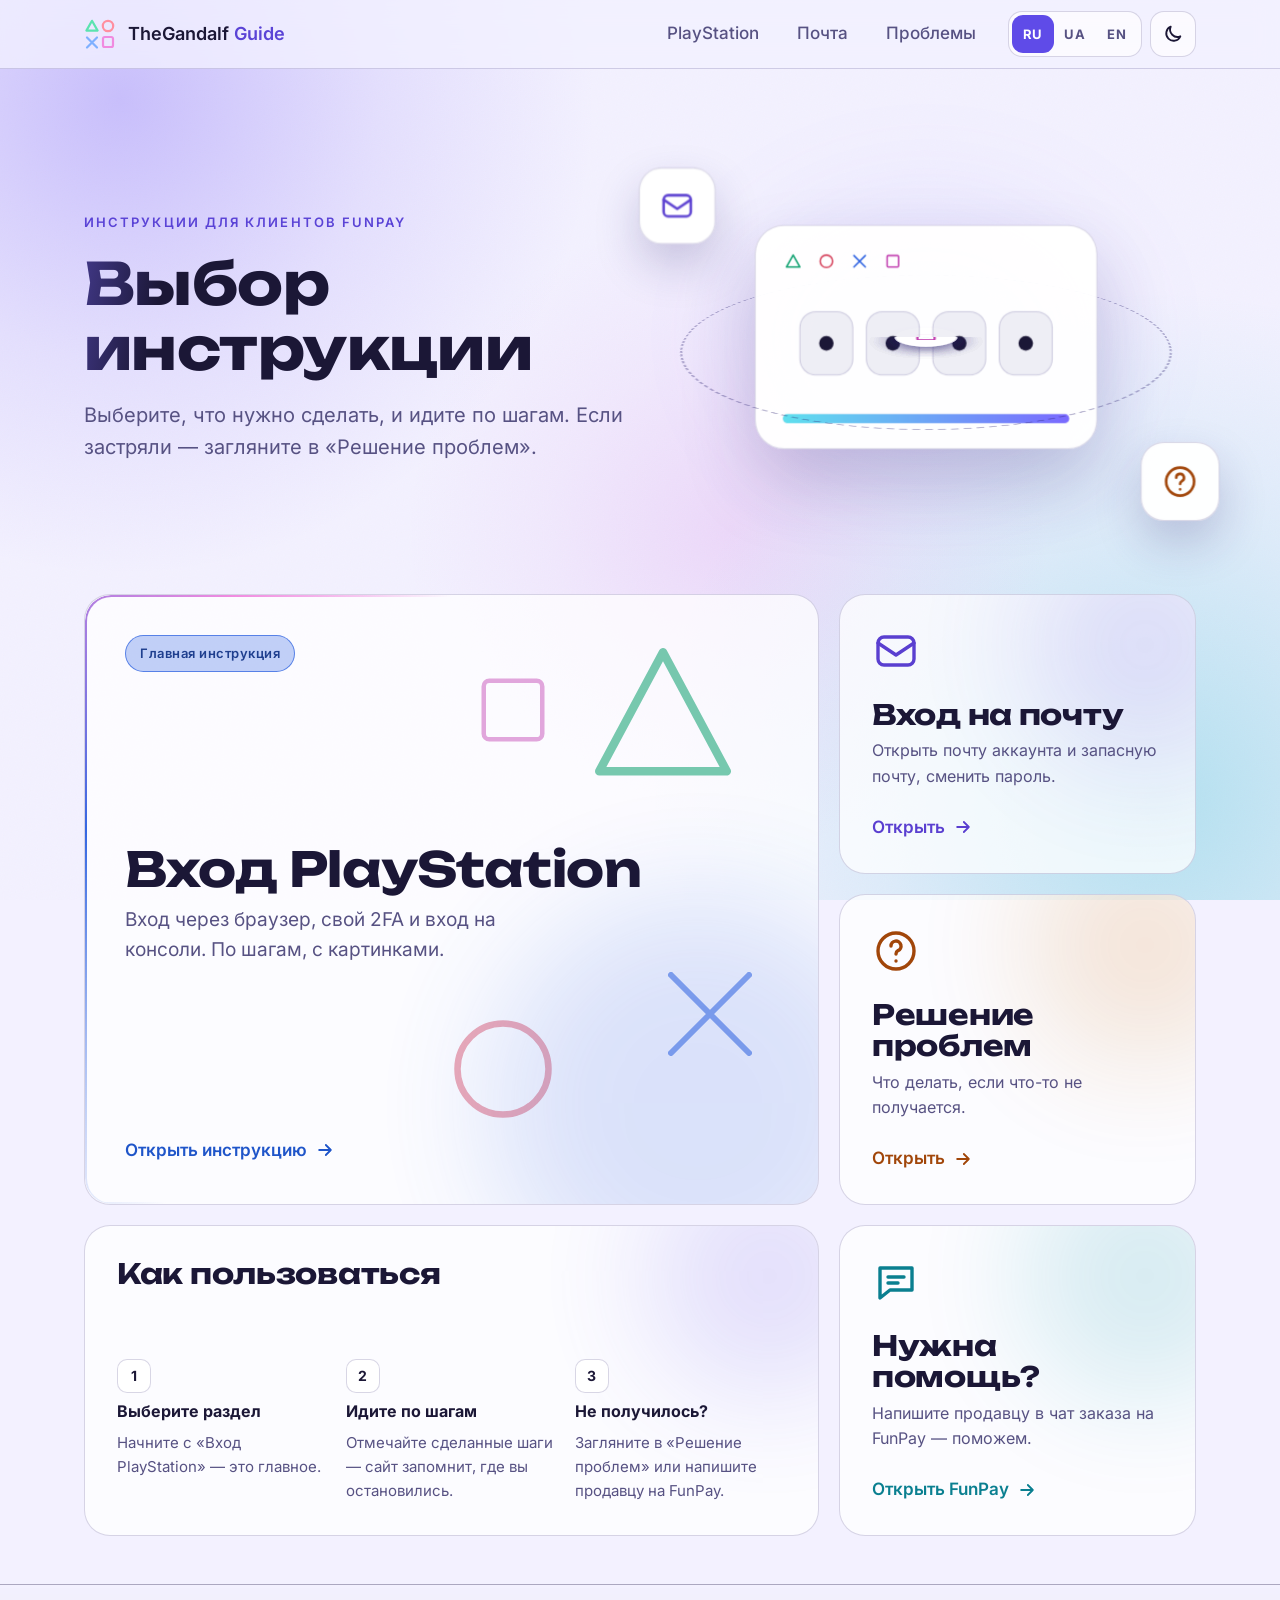
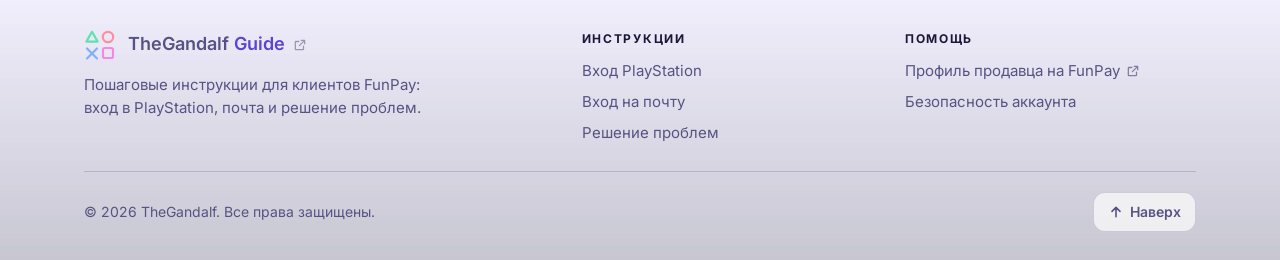
==== commit e0edf0a2: "Updated" ====
--- a/index.html
+++ b/index.html
@@ -10,7 +10,7 @@
 <link rel="preload" href="assets/fonts/inter-cyrillic.woff2" as="font" type="font/woff2" crossorigin>
 <link rel="preload" href="assets/fonts/inter-latin.woff2" as="font" type="font/woff2" crossorigin>
 <link rel="preload" href="assets/fonts/unbounded-cyrillic.woff2" as="font" type="font/woff2" crossorigin>
-<link rel="stylesheet" href="assets/style.css?v=f13b6bca">
+<link rel="stylesheet" href="assets/style.css?v=c693e31c">
 <script>(function(){var d=document.documentElement;d.classList.add('js');var t=null;try{t=localStorage.getItem('gg:theme')}catch(e){}if(!t){t=(window.matchMedia&&matchMedia('(prefers-color-scheme: light)').matches)?'light':'dark'}d.setAttribute('data-theme',t)})()</script>
 </head>
 <body class="">
@@ -91,7 +91,7 @@
 <div class="ft-top"><div class="ft-brand"><a class="brand ft-logo" href="https://funpay.com/users/2218130/" target="_blank" rel="noopener" title="Профиль продавца на FunPay" data-i18n-attr="title:foot.seller"><svg viewBox="0 0 32 32" fill="none" stroke-width="2.2" stroke-linecap="round" stroke-linejoin="round" aria-hidden="true"><path d="M8 2.8 13.6 12.6H2.4Z" stroke="#5be3b0"/><circle cx="24" cy="8" r="5.2" stroke="#ff8fa0"/><path d="M3 19.5 13 29.5M13 19.5 3 29.5" stroke="#7fb0ff"/><rect x="19" y="19" width="10" height="10" rx="1.8" stroke="#f08be0"/></svg><span>TheGandalf <b>Guide</b></span><svg width="18" height="18" viewBox="0 0 24 24" fill="none" stroke="currentColor" stroke-width="2.2" stroke-linecap="round" stroke-linejoin="round" aria-hidden="true"><path d="M14 4h6v6M20 4l-9 9M18 14v5a1 1 0 0 1-1 1H5a1 1 0 0 1-1-1V7a1 1 0 0 1 1-1h5"/></svg></a><p data-i18n-html="foot.about">Пошаговые инструкции для клиентов FunPay: вход в PlayStation, почта и решение проблем.</p></div><nav class="ft-col" aria-label="Инструкции" data-i18n-attr="aria-label:foot.guides"><b data-i18n-html="foot.guides">Инструкции</b><a href="playstation.html"><span data-i18n="ps.name">Вход PlayStation</span></a><a href="email.html"><span data-i18n="mail.name">Вход на почту</span></a><a href="troubleshooting.html"><span data-i18n="faq.name">Решение проблем</span></a></nav><div class="ft-col"><b data-i18n-html="foot.help">Помощь</b><a href="https://funpay.com/users/2218130/" target="_blank" rel="noopener"><span data-i18n="foot.seller">Профиль продавца на FunPay</span><svg width="18" height="18" viewBox="0 0 24 24" fill="none" stroke="currentColor" stroke-width="2.2" stroke-linecap="round" stroke-linejoin="round" aria-hidden="true"><path d="M14 4h6v6M20 4l-9 9M18 14v5a1 1 0 0 1-1 1H5a1 1 0 0 1-1-1V7a1 1 0 0 1 1-1h5"/></svg></a><a href="troubleshooting.html#faq-g-sec"><span data-i18n="foot.sec">Безопасность аккаунта</span></a></div></div>
 <div class="ft-bottom"><span data-i18n-html="foot.copy">© 2026 TheGandalf. Все права защищены.</span><a class="ft-up" href="#main"><svg width="16" height="16" viewBox="0 0 24 24" fill="none" stroke="currentColor" stroke-width="2.4" stroke-linecap="round" stroke-linejoin="round" aria-hidden="true"><path d="M12 19V5M6 11l6-6 6 6"/></svg><span data-i18n="foot.up">Наверх</span></a></div>
 </div></footer>
-<script src="assets/lang/index.js?v=313a5744" defer></script>
-<script src="assets/app.js?v=5825b012" defer></script>
+<script src="assets/lang/index.js?v=f220e8ef" defer></script>
+<script src="assets/app.js?v=63d2fd0c" defer></script>
 </body>
 </html>
--- a/assets/style.css
+++ b/assets/style.css
@@ -1 +1 @@
-@font-face{font-family:"Inter";font-style:normal;font-weight:400 700;font-display:swap;src:url(fonts/inter-cyrillic.woff2)format("woff2");unicode-range:U+0301,U+0400-045F,U+0490-0491,U+04B0-04B1,U+2116}@font-face{font-family:"Inter";font-style:normal;font-weight:400 700;font-display:swap;src:url(fonts/inter-latin.woff2)format("woff2");unicode-range:U+0000-00FF,U+0131,U+0152-0153,U+02BB-02BC,U+02C6,U+02DA,U+02DC,U+0304,U+0308,U+0329,U+2000-206F,U+20AC,U+2122,U+2191,U+2193,U+2212,U+2215,U+FEFF,U+FFFD}@font-face{font-family:"Unbounded";font-style:normal;font-weight:500 700;font-display:swap;src:url(fonts/unbounded-cyrillic.woff2)format("woff2");unicode-range:U+0301,U+0400-045F,U+0490-0491,U+04B0-04B1,U+2116}@font-face{font-family:"Unbounded";font-style:normal;font-weight:500 700;font-display:swap;src:url(fonts/unbounded-latin.woff2)format("woff2");unicode-range:U+0000-00FF,U+0131,U+0152-0153,U+02BB-02BC,U+02C6,U+02DA,U+02DC,U+0304,U+0308,U+0329,U+2000-206F,U+20AC,U+2122,U+2191,U+2193,U+2212,U+2215,U+FEFF,U+FFFD}:root{color-scheme:dark;--bg:#0b0a1a;--ink:#f3f0ff;--ink2:#d9d3f2;--muted:#bdb6dc;--line:rgba(255,255,255,.14);--glass:rgba(255,255,255,.06);--glass-2:rgba(255,255,255,.1);--hdr:rgba(11,10,26,.62);--pop:#14122c;--inset:rgba(0,0,0,.28);--frame:#15142a;--screen:#06060f;--dashed:rgba(255,255,255,.28);--ph:rgba(255,255,255,.04);--blob:.34;--spot:rgba(255,255,255,.13);--shadow:rgba(0,0,0,.45);--spotc:#ffffff;--ok:#5be3b0;--on-ok:#06241a;--warn:#ffc27a;--cyan:#5fe0ee;--tip-ink:#d6f7fb;--tip-bg:rgba(95,224,238,.09);--tip-bd:rgba(95,224,238,.35);--warn-ink:#ffe7c8;--warn-bg:rgba(255,194,122,.09);--warn-bd:rgba(255,194,122,.4);--tag-ink:#dbe7ff;--sg:#5be3b0;--sr:#ff8fa0;--sb:#7fb0ff;--sp:#f08be0;--sec:#b3a7ff;--sec-btn:#5f4be8;--sec-hover:#7a69ff;--sec-2:#5fe0ee;--sec-rgb:95,75,232;--r:26px;--font:'Inter',system-ui,-apple-system,'Segoe UI',sans-serif;--display:'Unbounded','Inter',system-ui,sans-serif}html[data-theme=light]{color-scheme:light;--bg:#f3f1ff;--ink:#1b1736;--ink2:#2d2850;--muted:#575283;--line:rgba(40,30,110,.18);--glass:rgba(255,255,255,.68);--glass-2:rgba(255,255,255,.96);--hdr:rgba(243,241,255,.78);--pop:#ffffff;--inset:rgba(40,30,110,.07);--frame:#e2defa;--screen:#cfc9f1;--dashed:rgba(40,30,110,.32);--ph:rgba(40,30,110,.05);--blob:.28;--spot:rgba(95,75,232,.12);--shadow:rgba(40,30,110,.22);--spotc:#6a4de0;--ok:#0b7a55;--on-ok:#ffffff;--warn:#9a5a00;--cyan:#0a7f90;--tip-ink:#0b4d57;--tip-bg:rgba(10,159,179,.1);--tip-bd:rgba(10,127,144,.4);--warn-ink:#5c3500;--warn-bg:rgba(200,120,10,.1);--warn-bd:rgba(154,90,0,.4);--tag-ink:#1f3f8f;--sg:#0b9f6d;--sr:#d6455f;--sb:#2a5fe0;--sp:#c13fb0;--sec:#5a43d6;--sec-2:#0a9fb3}*{box-sizing:border-box}html{scroll-behavior:smooth;-webkit-text-size-adjust:100%}body{margin:0;background:var(--bg);color:var(--ink);font-family:var(--font);font-size:17px;line-height:1.6;min-height:100vh;display:flex;flex-direction:column;overflow-x:hidden}img,svg,video{max-width:100%;display:block}a{color:var(--sec);text-underline-offset:3px}a:hover{color:var(--ink)}[hidden]{display:none!important}:focus-visible{outline:3px solid var(--cyan);outline-offset:3px;border-radius:10px}.container{width:100%;max-width:1160px;margin:0 auto;padding:0 24px}.sr{position:absolute;width:1px;height:1px;overflow:hidden;clip:rect(0 0 0 0);white-space:nowrap}.skip{position:absolute;left:16px;top:-60px;background:#fff;color:#000;padding:10px 16px;border-radius:12px;z-index:100;font-weight:600}.skip:focus{top:12px}body.lock{overflow:hidden}.bg{position:fixed;inset:0;z-index:-1;overflow:hidden;background:var(--bg)}.bg i{position:absolute;border-radius:50%;filter:blur(120px);opacity:var(--blob);animation:float 26s ease-in-out infinite alternate}.bg i:nth-child(1){width:560px;height:560px;left:-160px;top:-180px;background:#5b3df5}.bg i:nth-child(2){width:600px;height:600px;right:-180px;bottom:-200px;background:#0fb5c9;animation-delay:-8s}.bg i:nth-child(3){width:380px;height:380px;left:42%;top:38%;background:#c13fd8;opacity:calc(var(--blob)*.5);animation-delay:-15s}@keyframes float{to{transform:translate3d(60px,40px,0) scale(1.1)}}#readbar{position:fixed;left:0;top:0;height:3px;width:100%;background:linear-gradient(90deg,var(--sec-btn),var(--sec-2));transform:scaleX(0);transform-origin:0 50%;z-index:60}.site-header{position:sticky;top:0;z-index:50;background:var(--hdr);backdrop-filter:blur(16px);-webkit-backdrop-filter:blur(16px);border-bottom:1px solid var(--line)}.bar{display:flex;align-items:center;justify-content:space-between;min-height:68px;gap:16px}.brand{display:flex;align-items:center;gap:12px;text-decoration:none;color:var(--ink);font-weight:600;font-size:18px;white-space:nowrap}.brand b{color:var(--sec);font-weight:600}.brand svg{width:32px;height:32px}.nav{display:flex;gap:6px;margin-left:auto}.nav a{text-decoration:none;color:var(--muted);font-weight:500;padding:10px 16px;border-radius:14px;min-height:44px;display:inline-flex;align-items:center;transition:background .2s,color .2s}.nav a:hover{color:var(--ink);background:var(--glass-2)}.nav a[aria-current=page]{color:var(--ink);background:var(--glass-2);box-shadow:inset 0 0 0 1px var(--line)}.tools{display:flex;align-items:center;gap:8px}.lang{display:inline-flex;padding:3px;border-radius:14px;background:var(--glass);border:1px solid var(--line)}.lang button{border:0;background:0 0;color:var(--muted);font:700 13px var(--font);letter-spacing:.04em;min-width:42px;min-height:38px;padding:0 8px;border-radius:11px;cursor:pointer}.lang button:hover{color:var(--ink)}.lang button[aria-pressed=true]{background:var(--sec-btn);color:#fff}.iconbtn{width:46px;height:46px;border-radius:14px;border:1px solid var(--line);background:var(--glass);color:var(--ink);align-items:center;justify-content:center;cursor:pointer;display:inline-flex}.iconbtn:hover{background:var(--glass-2)}.iconbtn svg{width:22px;height:22px}.themebtn .moon{display:none}html[data-theme=light] .themebtn .moon{display:block}html[data-theme=light] .themebtn .sun{display:none}.burger{display:none}.nav-tools{display:none}@media (max-width:780px){.tools .lang{display:none}.burger{display:inline-flex}.nav{display:none;position:absolute;left:16px;right:16px;top:76px;flex-direction:column;padding:10px;border-radius:22px;background:var(--pop);border:1px solid var(--line);box-shadow:0 20px 50px var(--shadow)}.site-header.open .nav{display:flex}.nav a{font-size:18px;min-height:52px}.nav-tools{display:flex;padding:10px 6px 4px}.nav-tools .lang{width:100%}.nav-tools .lang button{flex:1;min-height:46px;font-size:15px}.tools{margin-left:auto}}.glass{position:relative;background:var(--glass);border:1px solid var(--line);border-radius:var(--r);backdrop-filter:blur(18px);-webkit-backdrop-filter:blur(18px);overflow:hidden;transition:transform .25s ease,border-color .25s ease,background .25s ease}.glass::before{content:"";position:absolute;inset:0;pointer-events:none;opacity:0;transition:opacity .3s;background:radial-gradient(380px circle at var(--mx,50%) var(--my,0%),var(--spot),transparent 45%)}.glass:hover::before{opacity:1}.glass>*{position:relative;z-index:1}.reveal{opacity:0;transform:translateY(18px);transition:opacity .7s ease var(--d,0ms),transform .7s ease var(--d,0ms)}.reveal.in{opacity:1;transform:none}html:not(.js) .reveal{opacity:1;transform:none}.eyebrow{margin:0;font-size:13px;font-weight:600;letter-spacing:.16em;text-transform:uppercase;color:var(--sec)}h1,h2,h3{font-family:var(--display);font-weight:700;line-height:1.12;margin:0;letter-spacing:-.01em}h1{font-size:clamp(32px,6vw,58px)}h2{font-size:clamp(22px,3vw,30px)}.lead{font-size:clamp(17px,2vw,20px);color:var(--muted);margin:0;max-width:640px}.hero{padding:72px 0 40px;display:flex;flex-direction:column;gap:18px}.chips{display:flex;flex-wrap:wrap;gap:10px;list-style:none;margin:8px 0 0;padding:0}.chips li{padding:8px 16px;border-radius:999px;background:var(--glass);border:1px solid var(--line);font-size:14px;font-weight:500;color:var(--ink)}.crumbs{display:flex;gap:10px;font-size:14px;color:var(--muted);flex-wrap:wrap}.crumbs a{color:var(--muted)}.crumbs a:hover{color:var(--ink)}.btn{display:inline-flex;align-items:center;justify-content:center;gap:10px;min-height:52px;padding:0 26px;border-radius:16px;border:1px solid transparent;background:var(--sec-btn);color:#fff;font:600 16px var(--font);text-decoration:none;cursor:pointer;transition:transform .15s,background .2s,box-shadow .2s;box-shadow:0 10px 30px rgba(var(--sec-rgb),.35)}.btn:hover{background:var(--sec-hover);color:#fff;transform:translateY(-2px)}.btn:active{transform:none}.btn.ghost{background:var(--glass);border-color:var(--line);box-shadow:none;color:var(--ink)}.btn.ghost:hover{background:var(--glass-2);color:var(--ink)}.btn[disabled]{opacity:.4;pointer-events:none}.btn.small{min-height:44px;padding:0 18px;font-size:15px}.linkbtn{background:0 0;border:0;color:var(--muted);font:500 15px var(--font);cursor:pointer;min-height:44px;padding:0 8px;text-decoration:underline;text-underline-offset:3px}.linkbtn:hover{color:var(--ink)}main{flex:1}.hero-home{display:grid;grid-template-columns:minmax(0,1fr) minmax(0,1fr);gap:24px;align-items:center;padding:40px 0 28px}.hero-text{display:flex;flex-direction:column;gap:18px}.pad-wrap{position:relative;width:100%;max-width:540px;aspect-ratio:520/440;justify-self:end}.stage{position:absolute;left:50%;top:50%;width:520px;height:440px;margin:-220px 0 0-260px;transform:scale(var(--k,1));perspective:1100px}.sway{position:absolute;inset:0;transform-style:preserve-3d;animation:sway 10s ease-in-out infinite alternate}.scene{position:absolute;inset:0;transform-style:preserve-3d;transform:rotateX(var(--rx,0deg)) rotateY(var(--ry,0deg));transition:transform .25s ease-out}@keyframes sway{0%{transform:rotateY(-7deg) rotateX(2deg)}to{transform:rotateY(7deg) rotateX(-2deg)}}.halo{position:absolute;left:50%;top:50%;width:440px;height:440px;margin:-220px 0 0-220px;border-radius:50%;background:conic-gradient(from 0deg,#5fe0ee,#7a69ff,#f08be0,#5fe0ee);-webkit-mask:radial-gradient(circle,transparent 61%,#000 64%,#000 66%,transparent 70%);mask:radial-gradient(circle,transparent 61%,#000 64%,#000 66%,transparent 70%);filter:blur(12px);opacity:.34;transform:translateZ(-130px);animation:halo 20s linear infinite}@keyframes halo{to{transform:translateZ(-130px) rotate(360deg)}}.core{position:absolute;left:50%;top:50%;width:380px;height:280px;margin:-140px 0 0-190px;border-radius:50%;background:rgba(122,105,255,.38);filter:blur(64px);transform:translateZ(-90px)}html[data-theme=light] .halo{opacity:.5}html[data-theme=light] .core{background:rgba(122,105,255,.28)}.panel{position:absolute;left:50%;top:50%;width:330px;height:216px;margin:-108px 0 0-165px;border-radius:28px;background:var(--glass-2);border:1px solid var(--line);box-shadow:0 34px 70px var(--shadow),inset 0 1px 0 rgba(255,255,255,.25)}.panel::before{content:"";position:absolute;inset:-2px;border-radius:30px;border:2px solid var(--ok);opacity:0;animation:pg 9s ease-in-out infinite}@keyframes pg{0%,50%{opacity:0}56%{opacity:.9}70%,88%{opacity:.35}94%,to{opacity:0}}.pc{position:absolute;inset:0;padding:24px 26px;display:flex;flex-direction:column;justify-content:space-between;animation:pcdim 9s ease-in-out infinite}@keyframes pcdim{0%,48%{opacity:1}56%,88%{opacity:.12}95%,to{opacity:1}}.prow{display:flex;gap:12px}.mi svg{width:20px;height:20px}.digits{display:flex;gap:12px;justify-content:center}.d{width:52px;height:62px;border-radius:16px;background:var(--inset);border:1px solid var(--line);display:flex;align-items:center;justify-content:center}.d::after{content:"";width:14px;height:14px;border-radius:50%;background:var(--ink);opacity:1}.d1::after{animation:dg1 9s ease-in-out infinite}.d2::after{animation:dg2 9s ease-in-out infinite}.d3::after{animation:dg3 9s ease-in-out infinite}.d4::after{animation:dg4 9s ease-in-out infinite}@keyframes dg1{0%,5%{opacity:0;transform:scale(.3)}8%,90%{opacity:1;transform:scale(1)}94%,to{opacity:0;transform:scale(.3)}}@keyframes dg2{0%,12%{opacity:0;transform:scale(.3)}15%,90%{opacity:1;transform:scale(1)}94%,to{opacity:0;transform:scale(.3)}}@keyframes dg3{0%,19%{opacity:0;transform:scale(.3)}22%,90%{opacity:1;transform:scale(1)}94%,to{opacity:0;transform:scale(.3)}}@keyframes dg4{0%,26%{opacity:0;transform:scale(.3)}29%,90%{opacity:1;transform:scale(1)}94%,to{opacity:0;transform:scale(.3)}}.ptrack{height:9px;border-radius:99px;background:var(--line);overflow:hidden}.pfill{height:100%;border-radius:99px;background:linear-gradient(90deg,#5fe0ee,#7a69ff);transform-origin:left;transform:scaleX(1);animation:pf 9s ease-in-out infinite}@keyframes pf{0%,28%{transform:scaleX(0);opacity:1}44%,90%{transform:scaleX(1);opacity:1}95%{transform:scaleX(1);opacity:0}95.1%,99%{transform:scaleX(0);opacity:0}to{transform:scaleX(0);opacity:1}}.pok{position:absolute;inset:0;display:flex;align-items:center;justify-content:center;opacity:0;animation:pok 9s ease-in-out infinite}.pok svg{width:104px;height:104px;fill:none;stroke:var(--ok);stroke-width:4.5;stroke-linecap:round;stroke-linejoin:round}.pok .rc{stroke-dasharray:189;stroke-dashoffset:0;animation:rc 9s ease-in-out infinite}.pok .chk{stroke-dasharray:50;stroke-dashoffset:0;animation:ck 9s ease-in-out infinite}@keyframes pok{0%,49%{opacity:0;transform:scale(.7)}54%{opacity:1;transform:scale(1.06)}57%,88%{opacity:1;transform:scale(1)}94%,to{opacity:0;transform:scale(.92)}}@keyframes rc{0%,50%{stroke-dashoffset:189}60%,90%{stroke-dashoffset:0}95%,to{stroke-dashoffset:189}}@keyframes ck{0%,57%{stroke-dashoffset:50}65%,90%{stroke-dashoffset:0}95%,to{stroke-dashoffset:50}}.ring{position:absolute;left:50%;top:50%;width:0;height:0;transform-style:preserve-3d;transform:rotateX(72deg)}.ringline{position:absolute;left:-232px;top:-232px;width:464px;height:464px;border-radius:50%;border:2px dashed var(--dashed)}.orb{position:absolute;left:0;top:0;width:0;height:0;transform-style:preserve-3d;animation:orb 24s linear infinite}@keyframes orb{0%{transform:rotateZ(var(--a)) translateX(232px)}to{transform:rotateZ(calc(var(--a) + 360deg)) translateX(232px)}}.sym{position:absolute;left:-30px;top:-30px;width:60px;height:60px;border-radius:50%;background:var(--glass-2);border:1px solid var(--line);display:flex;align-items:center;justify-content:center;box-shadow:0 10px 26px var(--shadow);animation:face 24s linear infinite}.sym svg{width:30px;height:30px}@keyframes face{0%{transform:rotateZ(calc(var(--a)*-1)) rotateX(-72deg)}to{transform:rotateZ(calc(var(--a)*-1 - 360deg)) rotateX(-72deg)}}.fcard{position:absolute;width:68px;height:68px;border-radius:20px;background:var(--glass-2);border:1px solid var(--line);display:flex;align-items:center;justify-content:center;box-shadow:0 18px 40px var(--shadow);transform:translateZ(var(--z));animation:fl 6s ease-in-out infinite}.fcard svg{width:32px;height:32px;color:var(--sec)}.f1{left:6px;top:70px;--z:90px}.f2{right:8px;bottom:62px;--z:120px;animation-delay:-3s}@keyframes fl{50%{transform:translateZ(var(--z)) translateY(-14px)}}.pt{position:absolute;width:5px;height:5px;border-radius:50%;background:var(--cyan);opacity:0;transform:translateZ(var(--z));animation:tw 4.5s ease-in-out infinite;animation-delay:var(--d)}@keyframes tw{50%{opacity:.9}}@media (max-width:900px){.hero-home{grid-template-columns:1fr;padding-top:28px}.pad-wrap{justify-self:center;max-width:460px}}.bento{display:grid;grid-template-columns:repeat(3,minmax(0,1fr));grid-auto-rows:minmax(200px,auto);gap:20px;padding-bottom:48px}.tile{padding:32px;display:flex;flex-direction:column;justify-content:space-between;gap:24px;text-decoration:none;color:var(--ink)}a.tile:hover{transform:perspective(900px) translateY(-5px) rotateX(var(--tx,0deg)) rotateY(var(--ty,0deg));border-color:rgba(var(--sec-rgb),.8);background:var(--glass-2);color:var(--ink)}.tile h2,.tile h3{font-size:clamp(22px,2.4vw,28px)}.tile p{margin:8px 0 0;color:var(--muted);font-size:16px}.tile .go{display:inline-flex;align-items:center;gap:8px;color:var(--sec);font-weight:600;transition:gap .2s}a.tile:hover .go{gap:14px}.t-ps{grid-column:span 2;grid-row:span 2;padding:40px}.t-ps h2{font-size:clamp(30px,4.4vw,48px)}.t-ps p{font-size:19px;max-width:440px}.t-how{grid-column:span 2}.icon-lg{width:48px;height:48px}.tile .icon-lg{color:var(--sec)}.how{display:grid;grid-template-columns:repeat(3,minmax(0,1fr));gap:18px;margin:0;padding:0;list-style:none;counter-reset:s}.how li{counter-increment:s;display:flex;flex-direction:column;gap:6px;font-size:15px;color:var(--muted)}.how li::before{content:counter(s);width:32px;height:32px;border-radius:10px;background:var(--glass-2);border:1px solid var(--line);display:flex;align-items:center;justify-content:center;font-weight:700;color:var(--ink);font-size:14px}.how b{color:var(--ink);font-size:16px}.c-ps{--sec:#8fb8ff;--sec-rgb:42,95,224}.c-mail{--sec:#c4b8ff;--sec-rgb:106,77,224}.c-faq{--sec:#ffc27a;--sec-rgb:200,110,20}.c-help{--sec:#5fe0ee;--sec-rgb:15,150,170}html[data-theme=light] .c-ps{--sec:#1f55c9}html[data-theme=light] .c-mail{--sec:#5a3fd0}html[data-theme=light] .c-faq{--sec:#a1460a}html[data-theme=light] .c-help{--sec:#0a7f90}.tile::after{content:"";position:absolute;right:-70px;top:-70px;width:240px;height:240px;border-radius:50%;background:rgba(var(--sec-rgb),.5);filter:blur(60px);opacity:.5;pointer-events:none;transition:opacity .3s;z-index:0}html[data-theme=light] .tile::after{opacity:.32}a.tile:hover::after{opacity:.95}.t-ps::after{right:-90px;top:auto;bottom:-110px;width:420px;height:420px}.tag{align-self:flex-start;padding:7px 14px;border-radius:99px;background:rgba(var(--sec-rgb),.28);border:1px solid rgba(var(--sec-rgb),.7);font-size:13px;font-weight:600;color:var(--tag-ink);letter-spacing:.04em}.orbit{position:absolute;inset:0;pointer-events:none;z-index:0}.orbit svg{position:absolute;fill:none;stroke-width:2;stroke-linecap:round;stroke-linejoin:round;animation:drift 9s ease-in-out infinite alternate}.orbit .o1{right:70px;top:36px;width:170px;height:170px;stroke:var(--sg);opacity:.55}.orbit .o2{right:250px;bottom:70px;width:130px;height:130px;stroke:var(--sr);opacity:.45;animation-delay:-3s}.orbit .o3{right:48px;bottom:130px;width:120px;height:120px;stroke:var(--sb);opacity:.55;animation-delay:-6s}.orbit .o4{right:260px;top:70px;width:90px;height:90px;stroke:var(--sp);opacity:.45;animation-delay:-1.5s}@keyframes drift{to{transform:translate3d(0,-22px,0) rotate(14deg)}}.mini{display:flex;align-items:center;gap:12px;font-size:14px;color:var(--muted);font-weight:500}.mini .track{flex:1}.mini span{white-space:nowrap}@media (max-width:900px){.bento{grid-template-columns:repeat(2,minmax(0,1fr))}.t-ps{grid-row:span 1;min-height:340px}.orbit svg{opacity:.28!important}.orbit .o1{right:20px}.orbit .o3{right:10px}.orbit .o2{right:140px}.orbit .o4{right:150px}}@media (max-width:620px){.orbit .o2,.orbit .o4{display:none}.orbit .o1{width:104px;height:104px;right:16px;top:20px}.orbit .o3{width:76px;height:76px;right:120px;top:46px;bottom:auto}.bento{grid-template-columns:1fr}.t-ps,.t-how{grid-column:auto}.how{grid-template-columns:1fr}.hero{padding-top:44px}.tile,.t-ps{padding:26px}}body.s-ps{--sec:#8fb8ff;--sec-btn:#2a5fe0;--sec-hover:#4375f0;--sec-2:#5fe0ee;--sec-rgb:42,95,224}body.s-mail{--sec:#c4b8ff;--sec-btn:#6a4de0;--sec-hover:#826af0;--sec-2:#f08be0;--sec-rgb:106,77,224}body.s-faq{--sec:#ffc27a;--sec-btn:#b4520a;--sec-hover:#cc6314;--sec-2:#ff8fa0;--sec-rgb:200,110,20}html[data-theme=light] body.s-ps{--sec:#1f55c9;--sec-2:#0a9fb3}html[data-theme=light] body.s-mail{--sec:#5a3fd0;--sec-2:#c23fb0}html[data-theme=light] body.s-faq{--sec:#a1460a;--sec-2:#d6456a}body.s-ps .bg i:nth-child(1){background:#2a5fe0}body.s-ps .bg i:nth-child(2){background:#0fb5c9}body.s-mail .bg i:nth-child(1){background:#6a4de0}body.s-mail .bg i:nth-child(2){background:#c13fd8}body.s-faq .bg i:nth-child(1){background:#c2701a}body.s-faq .bg i:nth-child(2){background:#d6456a}body.s-faq .bg i:nth-child(3){background:#c2701a}.guide{display:grid;grid-template-columns:290px minmax(0,1fr);gap:28px;align-items:start;padding-bottom:110px}.side{position:sticky;top:92px;padding:22px;display:flex;flex-direction:column;gap:20px}.prog-top{display:flex;justify-content:space-between;font-size:14px;font-weight:600;margin-bottom:10px}.track{height:8px;border-radius:99px;background:var(--line);overflow:hidden}.fill{height:100%;width:0;border-radius:99px;background:linear-gradient(90deg,var(--sec-btn),var(--sec-2));transition:width .5s ease}.steplist{list-style:none;margin:0;padding:0;display:flex;flex-direction:column;gap:4px}.steplist a{display:flex;align-items:center;gap:12px;padding:10px 12px;border-radius:14px;color:var(--muted);text-decoration:none;font-size:15px;line-height:1.3;min-height:48px;transition:background .2s,color .2s}.steplist a:hover{background:var(--glass-2);color:var(--ink)}.steplist a.current{background:var(--glass-2);color:var(--ink);box-shadow:inset 0 0 0 1px var(--line)}.dot{flex:none;width:30px;height:30px;border-radius:10px;border:1px solid var(--line);display:flex;align-items:center;justify-content:center;font-size:13px;font-weight:700;background:var(--glass)}.steplist a.done .dot{background:var(--ok);border-color:var(--ok);color:var(--on-ok);font-size:0}.steplist a.done .dot::after{content:"";width:12px;height:7px;border-left:3px solid var(--on-ok);border-bottom:3px solid var(--on-ok);transform:rotate(-45deg) translate(1px,-1px)}.stack{display:flex;flex-direction:column;gap:20px;min-width:0}.toolbar{display:flex;align-items:center;justify-content:space-between;gap:12px;flex-wrap:wrap;scroll-margin-top:92px}.seg{display:inline-flex;padding:4px;border-radius:16px;background:var(--glass);border:1px solid var(--line)}.seg button{border:0;background:0 0;color:var(--muted);font:600 15px var(--font);min-height:44px;padding:0 18px;border-radius:12px;cursor:pointer}.seg button[aria-pressed=true]{background:var(--sec-btn);color:#fff}.step{padding:32px;display:flex;flex-direction:column;gap:20px;scroll-margin-top:92px}.step.current{border-color:rgba(var(--sec-rgb),.7)}.step-head{display:flex;align-items:center;gap:16px}.num{flex:none;width:52px;height:52px;border-radius:16px;background:linear-gradient(135deg,var(--sec-btn),var(--sec-2));display:flex;align-items:center;justify-content:center;font:700 22px var(--display);color:#fff}.step.done .num{background:var(--ok);color:var(--on-ok)}.step .lead{max-width:none;color:var(--ink2)}.shot{margin:0}.shot figcaption{margin-top:10px;font-size:14px;color:var(--muted);text-align:center}.frame{background:var(--frame);border:1px solid var(--line);box-shadow:0 18px 50px var(--shadow)}.frame.tv{padding:10px;border-radius:22px}.frame.phone{padding:10px;border-radius:40px;width:min(100%,270px);margin:0 auto}.screen{position:relative;overflow:hidden;background:var(--screen)}.frame.tv .screen{aspect-ratio:16/9;border-radius:13px}.frame.phone .screen{aspect-ratio:9/19.5;border-radius:30px}.screen img,.screen video{width:100%;height:100%;object-fit:cover;display:block;border:0;border-radius:0}.screen img{cursor:zoom-in}@keyframes sheen{to{transform:translateX(100%)}}@keyframes pulse{50%{transform:scale(1.14)}}.hl{position:absolute;border:2px solid var(--sec-2);border-radius:10px;z-index:2;pointer-events:none}.pin{position:absolute;z-index:3;width:30px;height:30px;margin:-15px 0 0-15px;border-radius:50%;background:var(--sec-btn);color:#fff;border:2px solid #fff;display:flex;align-items:center;justify-content:center;font:700 14px var(--font);animation:ping 2s ease-out infinite}@keyframes ping{0%{box-shadow:0 0 0 0 rgba(255,255,255,.55)}to{box-shadow:0 0 0 16px transparent}}.callout{display:flex;gap:14px;padding:16px 18px;border-radius:18px;border:1px solid;font-size:16px;line-height:1.5}.callout svg{flex:none;width:24px;height:24px;margin-top:1px}.callout.tip{background:var(--tip-bg);border-color:var(--tip-bd);color:var(--tip-ink)}.callout.tip svg{color:var(--cyan)}.callout.warn{background:var(--warn-bg);border-color:var(--warn-bd);color:var(--warn-ink)}.callout.warn svg{color:var(--warn)}.copybox{display:flex;align-items:center;gap:12px;padding:8px 8px 8px 18px;border-radius:16px;background:var(--inset);border:1px solid var(--line)}.copybox code{flex:1;min-width:0;overflow-wrap:anywhere;font:500 16px ui-monospace,SFMono-Regular,Menlo,monospace}.step-nav{display:flex;align-items:center;justify-content:space-between;gap:12px;flex-wrap:wrap;padding-top:8px;border-top:1px solid var(--line)}html:not(.js) .step-nav,html:not(.js) .toolbar,html:not(.js) .fab{display:none}.mark{display:inline-flex;align-items:center;gap:10px;min-height:48px;padding:0 18px;border-radius:14px;border:1px solid var(--line);background:0 0;color:var(--muted);font:600 15px var(--font);cursor:pointer}.mark:hover{color:var(--ink);background:var(--glass)}.mark .on{display:none}.mark[aria-pressed=true]{border-color:var(--ok);color:var(--ok)}.mark[aria-pressed=true] .on{display:inline}.mark[aria-pressed=true] .off{display:none}.guide.single .step:not(.current){display:none}.finish{padding:36px;display:flex;flex-direction:column;gap:16px;align-items:flex-start;background:rgba(91,227,176,.1);border-color:rgba(91,227,176,.4)}.finish .row{display:flex;gap:12px;flex-wrap:wrap}@media (max-width:940px){.guide{grid-template-columns:1fr}.side{position:static;padding:18px}.steplist{flex-direction:row;overflow-x:auto;gap:8px;padding-bottom:6px;scroll-snap-type:x proximity}.steplist a{white-space:nowrap;scroll-snap-align:start;border:1px solid var(--line)}.side>.btn{display:none}.step{padding:24px}}@media (max-width:620px){.step-nav{display:grid;grid-template-columns:1fr 1fr;gap:10px}.step-nav [data-next]{grid-column:1/-1;order:-1;width:100%}.step-nav .btn.ghost,.step-nav .mark{width:100%;justify-content:center;padding:0 10px}}.fab{position:fixed;right:20px;bottom:calc(20px + env(safe-area-inset-bottom));z-index:55;display:inline-flex;align-items:center;gap:10px;min-height:56px;padding:0 22px;border-radius:99px;border:0;background:var(--sec-btn);color:#fff;font:700 16px var(--font);box-shadow:0 14px 34px rgba(var(--sec-rgb),.5);cursor:pointer;transition:transform .15s,background .2s}.fab:hover{background:var(--sec-hover);transform:translateY(-2px)}.fab svg{width:22px;height:22px}.sheet-back{position:fixed;inset:0;z-index:80;background:rgba(5,4,14,.62);backdrop-filter:blur(6px);-webkit-backdrop-filter:blur(6px);display:flex;align-items:center;justify-content:center;padding:20px}.sheet{width:min(580px,100%);max-height:calc(100vh - 40px);overflow:auto;padding:28px;display:flex;flex-direction:column;gap:16px;background:var(--pop);border:1px solid var(--line);border-radius:var(--r);box-shadow:0 30px 80px rgba(0,0,0,.5);animation:up .28s ease-out}@keyframes up{0%{transform:translateY(24px);opacity:0}}.sheet-head{display:flex;align-items:flex-start;justify-content:space-between;gap:16px}.sheet-head h2{font-size:clamp(20px,3vw,26px)}.sheet .lead{font-size:16px}.causes{margin:0;padding:0;list-style:none;display:flex;flex-direction:column;gap:10px;counter-reset:c}.causes li{counter-increment:c;display:flex;gap:14px;align-items:flex-start;padding:14px 16px;border-radius:16px;background:var(--glass);border:1px solid var(--line);color:var(--ink2);font-size:16px}.causes li::before{content:counter(c);flex:none;width:28px;height:28px;border-radius:9px;background:var(--sec-btn);color:#fff;display:flex;align-items:center;justify-content:center;font-weight:700;font-size:14px}.sheet-actions{display:flex;gap:12px;flex-wrap:wrap}@media (max-width:620px){.sheet-back{align-items:flex-end;padding:0}.sheet{border-radius:var(--r) var(--r)0 0;max-height:88vh;padding:24px 20px calc(24px + env(safe-area-inset-bottom))}.sheet-actions .btn{flex:1 1 100%}.fab{right:16px;left:16px;justify-content:center}}.search{display:flex;align-items:center;gap:12px;padding:0 20px;min-height:60px;border-radius:20px;background:var(--glass);border:1px solid var(--line);flex:1;min-width:240px}.search svg{width:22px;height:22px;color:var(--muted);flex:none}.search input{flex:1;min-width:0;background:0 0;border:0;color:var(--ink);font:500 17px var(--font);min-height:56px}.search input::placeholder{color:var(--muted)}.search input:focus{outline:0}.search:focus-within{border-color:var(--cyan);box-shadow:0 0 0 3px rgba(95,224,238,.25)}.faq{display:flex;flex-direction:column;gap:12px}.faq details{padding:0}.faq summary{list-style:none;cursor:pointer;display:flex;align-items:center;justify-content:space-between;gap:16px;padding:20px 24px;min-height:64px;font-weight:600;font-size:18px}.faq summary::-webkit-details-marker{display:none}.faq summary svg{flex:none;width:22px;height:22px;transition:transform .25s;color:var(--sec)}.faq details[open] summary svg{transform:rotate(180deg)}.faq details[open]{background:var(--glass-2)}.faq .ans{padding:0 24px 24px;color:var(--ink2);display:flex;flex-direction:column;gap:14px}.faq .ans p{margin:0}.empty{padding:32px;text-align:center;color:var(--muted)}.support{padding:36px;display:flex;flex-direction:column;gap:14px;align-items:flex-start;margin-top:12px}.footer{border-top:1px solid var(--line);padding:28px 0 36px;color:var(--muted);font-size:14px;background:var(--hdr)}.footer .container{display:flex;justify-content:space-between;gap:16px;flex-wrap:wrap}.footer a{color:var(--muted)}.footer a:hover{color:var(--ink)}.lb{position:fixed;inset:0;z-index:90;background:rgba(5,4,14,.9);display:flex;align-items:center;justify-content:center;padding:24px;cursor:zoom-out}.lb img{max-height:100%;max-width:100%;border-radius:16px}.nf{min-height:60vh;display:flex;flex-direction:column;align-items:flex-start;justify-content:center;gap:20px}.nf .big{font:700 clamp(80px,18vw,180px)/1 var(--display);background:linear-gradient(135deg,var(--sec-btn),var(--sec-2));-webkit-background-clip:text;background-clip:text;color:transparent}@media (prefers-reduced-motion:reduce){*,::before,::after{animation:none!important;transition:none!important;scroll-behavior:auto!important}.reveal{opacity:1;transform:none}}@property --ang{syntax:"<angle>";inherits:false;initial-value:0deg}@keyframes ang{to{--ang:360deg}}.rim{position:absolute;inset:0;border-radius:inherit;padding:1.5px;pointer-events:none;z-index:2;opacity:.9;background:conic-gradient(from var(--ang),transparent 0 62%,rgba(var(--sec-rgb),.95) 78%,#f08be0 90%,transparent 100%);-webkit-mask:linear-gradient(#000 0 0) content-box,linear-gradient(#000 0 0);-webkit-mask-composite:xor;mask:linear-gradient(#000 0 0) content-box exclude,linear-gradient(#000 0 0);animation:ang 7s linear infinite}.hero-text h1{background:linear-gradient(100deg,var(--ink) 35%,#a99bff 50%,var(--ink) 65%);background-size:250% 100%;-webkit-background-clip:text;background-clip:text;-webkit-text-fill-color:transparent;color:transparent;animation:shine 8s ease-in-out infinite}@keyframes shine{0%,to{background-position:100%0}50%{background-position:0 0}}html[data-theme=light] .hero-text h1{background-image:linear-gradient(100deg,var(--ink) 35%,#7a69ff 50%,var(--ink) 65%)}.glass,.tile{will-change:transform}@view-transition{navigation:auto}::view-transition-old(root){animation:vt-out .22s ease both}::view-transition-new(root){animation:vt-in .32s ease both}@keyframes vt-out{to{opacity:0;transform:translateY(-6px)}}@keyframes vt-in{0%{opacity:0;transform:translateY(8px)}}.t-ps .rim{opacity:1}@media (prefers-reduced-motion:reduce){.rim{animation:none}.hero-text h1{animation:none;-webkit-text-fill-color:currentColor;background:0 0;color:var(--ink)}}.halo{display:none}.core{opacity:.35}.ui{display:inline-block;padding:0 9px;border-radius:8px;background:var(--inset);border:1px solid var(--line);font-weight:600;font-size:.92em;line-height:1.6;color:var(--ink);white-space:nowrap}.lead .ui,.callout .ui{white-space:normal}.callout a{color:inherit;font-weight:600}.callout.ok{background:rgba(91,227,176,.1);border-color:rgba(91,227,176,.45);color:var(--ink)}.callout.ok svg{color:var(--ok)}.callout b{font-weight:700}.frame.web{padding:8px;border-radius:18px;width:100%;max-width:calc(var(--w,100%) + 18px);margin:0 auto}.frame.web .screen{border-radius:11px;background:#fff}.frame.web .screen img{height:auto;object-fit:contain}.copybox{flex-wrap:wrap}.copybox code{color:var(--ink)}.copybox .btn{min-height:44px}.substeps{list-style:none;counter-reset:s;margin:0;padding:0;display:flex;flex-direction:column;gap:22px}.substeps>li{counter-increment:s;display:grid;grid-template-columns:34px minmax(0,1fr);gap:12px 14px;align-items:start}.substeps>li::before{content:counter(s);grid-row:1/span 6;width:34px;height:34px;border-radius:11px;display:flex;align-items:center;justify-content:center;font:700 14px var(--font);color:var(--sec);background:rgba(var(--sec-rgb),.16);border:1px solid rgba(var(--sec-rgb),.45)}.substeps>li>*{grid-column:2;margin:0}.substeps>li>p{font-size:17px;color:var(--ink2);padding-top:4px}.sec-head{display:flex;flex-direction:column;gap:8px}.sec-head h2{margin:0}.card{padding:32px;display:flex;flex-direction:column;gap:20px;margin-bottom:28px;scroll-margin-top:92px}.card>p{margin:0;color:var(--ink2)}.card .sub{display:flex;flex-direction:column;gap:6px;padding-top:6px}.card .sub h3{margin:0;font-size:20px}.card .sub p{margin:0;color:var(--muted)}.steps-anchor{scroll-margin-top:92px;margin:12px 0 20px}.extra{margin-top:-60px;margin-bottom:80px}.chips.jumps{margin-top:0}.chips.jumps li{padding:0;background:0 0;border:0}.chips.jumps a{display:inline-flex;align-items:center;min-height:40px;padding:6px 16px;border-radius:999px;border:1px dashed rgba(var(--sec-rgb),.6);color:var(--sec);text-decoration:none;font-weight:600;font-size:14px;transition:background .2s,color .2s}.chips.jumps a:hover{background:rgba(var(--sec-rgb),.15);color:var(--ink)}.tabs{display:flex;flex-direction:column;gap:18px}.tabbar{align-self:flex-start;max-width:100%;overflow-x:auto;scrollbar-width:none}.tabbar button{white-space:nowrap}.seg button[aria-selected=true]{background:var(--sec-btn);color:#fff}.tabpanel{display:flex;flex-direction:column;gap:18px}.fmt{display:flex;flex-direction:column;gap:16px}.terms-wrap{display:flex;flex-direction:column;gap:18px;margin-bottom:48px;scroll-margin-top:92px}.terms{display:grid;grid-template-columns:repeat(2,minmax(0,1fr));gap:16px}.term{padding:24px;display:flex;flex-direction:column;gap:8px}.term h3{margin:0;font-size:19px}.term p{margin:0;color:var(--ink2);font-size:16px}.term-ico{width:34px;height:34px;border-radius:11px;display:flex;align-items:center;justify-content:center;font:700 14px var(--display);color:#fff;background:linear-gradient(135deg,var(--sec-btn),var(--sec-2))}.stores{display:grid;grid-template-columns:repeat(2,minmax(0,1fr));gap:16px}.store{display:flex;flex-direction:column;align-items:center;gap:14px;padding:20px;border-radius:20px;background:var(--inset);border:1px solid var(--line);text-align:center}.store-name{margin:0;font-weight:700}.store .shot{width:min(100%,220px)}.faq-sec{display:flex;flex-direction:column;gap:12px}.faq-sec+.faq-sec{margin-top:18px}.faq summary b{color:var(--sec)}.ans-list{margin:0;padding-left:22px;display:flex;flex-direction:column;gap:8px}.ans-list li::marker{color:var(--sec);font-weight:700}.faq .ans .btn{align-self:flex-start}.faq .ans .shot{max-width:420px}@media (max-width:760px){.terms,.stores{grid-template-columns:1fr}.card{padding:22px}.extra{margin-top:-80px}}@media (max-width:480px){.substeps>li{grid-template-columns:28px minmax(0,1fr);gap:10px}.substeps>li::before{width:28px;height:28px;font-size:13px}.copybox{padding:10px}.copybox code{flex-basis:100%}}.steplist{gap:2px}.steplist .st{position:relative}.steplist .st::before{content:"";position:absolute;left:26px;top:0;bottom:0;width:2px;background:var(--line);z-index:0}.steplist .st:first-child::before,.steplist .phase+.st::before{top:50%}.steplist .st:last-child::before,.steplist .st:has(+.phase)::before{bottom:50%}.steplist .st:has(a.done)::before{background:linear-gradient(var(--ok),var(--ok))}.steplist .dot{position:relative;z-index:1;background:var(--pop)}.steplist a.current .dot{background:var(--sec-btn);border-color:var(--sec-btn);color:#fff;box-shadow:0 0 0 4px rgba(var(--sec-rgb),.25)}.steplist a.done .dot{background:var(--ok)}.steplist .phase{padding:14px 12px 6px;font-size:12px;font-weight:700;letter-spacing:.14em;text-transform:uppercase;color:var(--sec)}.steplist .phase:first-child{padding-top:2px}.step-head{align-items:flex-start}.step-title{flex:1;min-width:0;display:flex;flex-direction:column;gap:2px}.step-title h2{margin:0;line-height:1.15}.step .eyebrow{display:flex;flex-wrap:wrap;gap:6px;align-items:center}.step .eyebrow .ph{color:var(--muted)}.step .eyebrow .ph-dot{color:var(--muted)}.step-head .mark{flex:none;min-height:40px;padding:0 14px;font-size:14px;border-radius:12px;margin-top:4px}.step-head .mark svg{width:16px;height:16px}.step-nav{display:flex;align-items:center;justify-content:space-between;gap:12px}.step-nav .back{gap:8px;color:var(--muted)}.step-nav .back:hover{color:var(--ink)}.btn.next{min-height:60px;padding:10px 22px 10px 26px;gap:16px;text-align:left;margin-left:auto;max-width:100%}.btn.next .nx{display:flex;flex-direction:column;line-height:1.25;min-width:0}.btn.next small{font-size:12px;font-weight:600;letter-spacing:.08em;text-transform:uppercase;opacity:.75}.btn.next b{font-weight:700;font-size:16px}.btn.next svg{flex:none;transition:transform .2s}.btn.next:hover svg{transform:translateX(4px)}.step.done .btn.next{background:var(--sec-btn)}.hl{border:3px solid #ffcf4a;border-radius:9px;box-shadow:0 0 0 4px rgba(255,207,74,.28),0 0 22px rgba(255,207,74,.55);animation:hlpulse 1.8s ease-in-out infinite}@keyframes hlpulse{50%{box-shadow:0 0 0 7px rgba(255,207,74,.12),0 0 30px rgba(255,207,74,.7)}}.pin{background:#ffcf4a;color:#1b1400;border-color:#fff;pointer-events:none;width:26px;height:26px;margin:-13px 0 0-13px;font-size:13px}.screen .zoom{position:absolute;right:10px;bottom:10px;z-index:4;width:38px;height:38px;border-radius:12px;background:rgba(12,10,30,.72);color:#fff;display:flex;align-items:center;justify-content:center;opacity:0;transform:scale(.9);transition:opacity .2s,transform .2s;pointer-events:none;backdrop-filter:blur(6px)}.screen .zoom svg{width:20px;height:20px}.shot:hover .zoom{opacity:1;transform:none}@media (hover:none){.screen .zoom{opacity:.85;transform:none;width:32px;height:32px}}@media (prefers-reduced-motion:reduce){.hl{animation:none}}@media (max-width:940px){.steplist .phase,.steplist .st::before{display:none}}@media (max-width:620px){.step-nav{display:flex;flex-direction:column-reverse;align-items:stretch}.step-nav>span:empty{display:none}.btn.next{width:100%;justify-content:space-between;margin:0}.step-nav .back{align-self:flex-start;min-height:40px}.step-head{flex-wrap:wrap}.step-head .mark{order:3;margin-left:68px;margin-top:0}.num{width:46px;height:46px;font-size:19px}}@media (max-width:620px){.step-title{flex:1 1 calc(100% - 64px)}.step-head .mark{margin-left:0}}@media (max-width:480px){.copybox .btn{flex:1 1 0;justify-content:center}.callout{padding:14px;gap:10px}}.btn svg{flex:none}.callout ul{margin:6px 0 0;padding-left:20px;display:flex;flex-direction:column;gap:4px}.fmt-cap{margin:0;font-size:12px;font-weight:700;letter-spacing:.14em;text-transform:uppercase;color:var(--muted)}@media (max-width:620px){.tabbar{display:grid;grid-template-columns:1fr 1fr;align-self:stretch;overflow:visible}.tabbar button{white-space:normal;line-height:1.25;padding:8px 10px;min-height:48px}}.substeps{gap:26px}.substeps>li{display:flex;flex-direction:column;gap:12px;position:relative;padding-left:50px;grid-template-columns:none}.substeps>li::before{position:absolute;left:0;top:0;grid-row:auto}.substeps>li>*{grid-column:auto}.substeps>li+li::after{content:"";position:absolute;left:16px;top:-22px;height:18px;width:2px;border-radius:2px;background:rgba(var(--sec-rgb),.3)}.step{gap:22px}.shot figcaption{margin-top:8px}.mbar{display:none}@media (max-width:940px){.mbar{display:grid;grid-template-columns:minmax(0,1fr) auto;align-items:center;gap:6px 12px;position:sticky;top:76px;z-index:40;width:100%;padding:10px 16px 12px;border-radius:18px;border:1px solid var(--line);background:var(--hdr);backdrop-filter:blur(16px);-webkit-backdrop-filter:blur(16px);color:var(--ink);font:inherit;text-align:left;cursor:pointer;box-shadow:0 10px 30px var(--shadow)}.mbar-txt{display:flex;flex-direction:column;min-width:0;line-height:1.25}.mbar-txt small{font-size:11px;font-weight:700;letter-spacing:.12em;text-transform:uppercase;color:var(--sec)}.mbar-txt b{font-size:15px;font-weight:600;white-space:nowrap;overflow:hidden;text-overflow:ellipsis}.mbar-pct{font-size:13px;font-weight:700;color:var(--muted)}.mbar .track{grid-column:1/-1;height:5px;display:block}.mbar .fill{display:block}.guide{gap:16px}}.btn.copied{background:var(--ok);border-color:var(--ok);color:var(--on-ok)}.lb{flex-direction:column;animation:lbin .18s ease-out}@keyframes lbin{0%{opacity:0}}.lb-fig{margin:0;display:flex;flex-direction:column;align-items:center;gap:14px;max-width:min(1400px,100%);animation:lbzoom .22s ease-out}@keyframes lbzoom{0%{transform:scale(.96)}}.lb-screen{position:relative;border-radius:14px;overflow:hidden;background:#fff;box-shadow:0 30px 80px rgba(0,0,0,.6)}.lb .lb-screen img{display:block;max-width:100%;max-height:calc(100vh - 120px);width:auto;height:auto;border-radius:0;cursor:zoom-out}.lb-fig figcaption{color:#e9e6ff;font-size:15px;text-align:center}.lb-x{position:absolute;top:16px;right:16px;background:rgba(255,255,255,.12);border-color:rgba(255,255,255,.25);color:#fff}@media (prefers-reduced-motion:reduce){.lb,.lb-fig{animation:none}}.lb{background:rgba(5,4,14,.94);backdrop-filter:blur(8px);-webkit-backdrop-filter:blur(8px)}@media (max-width:940px){.mbar{top:69px;background:var(--pop)}}.tabbar button{display:flex;flex-direction:column;align-items:center;justify-content:center;gap:1px;line-height:1.2;padding:8px 18px;min-height:54px}.tabbar button b{font-weight:700;font-size:15px}.tabbar button small{font:500 12px ui-monospace,SFMono-Regular,Menlo,monospace;opacity:.75;white-space:nowrap}.tabbar button[aria-selected=true] small{opacity:.9}.tabbar button:not([aria-selected=true]):hover{color:var(--ink);background:var(--glass-2)}@media (max-width:620px){.tabbar{grid-template-columns:repeat(2,minmax(0,1fr))}.tabbar button{min-width:0;padding:8px 6px}.tabbar button small{white-space:normal;font-size:11px;overflow-wrap:anywhere}}.steplist .phase{padding:0;margin:12px 0 4px}.steplist .phase:first-child{margin-top:0}.steplist .phase a{display:flex;align-items:center;gap:10px;min-height:40px;padding:8px 12px;border-radius:12px;background:rgba(var(--sec-rgb),.12);border:1px solid rgba(var(--sec-rgb),.3);color:var(--sec);text-decoration:none;font-size:12px;font-weight:700;letter-spacing:.1em;text-transform:uppercase}.steplist .phase a:hover{background:rgba(var(--sec-rgb),.2);color:var(--ink)}.steplist .phase .ph-i{flex:none;width:20px;height:20px;display:flex}.steplist .phase .ph-i svg{width:20px;height:20px}.steplist .phase .ph-n{flex:1;min-width:0}.steplist .phase .ph-r{flex:none;font-weight:600;letter-spacing:.02em;color:var(--muted);text-transform:none}.steplist .phase+.st::before{top:50%}.phase-head{display:flex;align-items:center;gap:18px;padding:22px 24px;margin-top:18px;border-radius:var(--r);border:1px solid rgba(var(--sec-rgb),.35);background:linear-gradient(120deg,rgba(var(--sec-rgb),.22),rgba(var(--sec-rgb),.04) 60%);scroll-margin-top:92px}.toolbar+.phase-head{margin-top:0}.phase-head .ph-ico{flex:none;width:58px;height:58px;border-radius:18px;display:flex;align-items:center;justify-content:center;color:#fff;background:linear-gradient(135deg,var(--sec-btn),var(--sec-2));box-shadow:0 10px 28px rgba(var(--sec-rgb),.45)}.phase-head .ph-ico svg{width:30px;height:30px}.phase-head h2{margin:2px 0 4px;font-size:clamp(20px,2.4vw,26px)}.phase-head p:not(.eyebrow){margin:0;color:var(--ink2);font-size:16px}.guide.single .phase-head{display:none}.phones{display:flex;flex-wrap:wrap;gap:16px;justify-content:center}.phones .shot{flex:0 1 240px;min-width:0}.phones .frame.web{border-radius:22px;padding:6px}.phones .frame.web .screen{border-radius:16px}.frame.web.qr{padding:10px}.frame.web.qr .screen{border-radius:8px}.frame.web.qr img{cursor:default}.store .btn.small{min-height:44px}.tvmock{display:flex;align-items:center;justify-content:center;background:radial-gradient(120% 120%at 30% 20%,#1b2a6b,#070a1f 70%)!important}.tv-in{display:flex;align-items:center;gap:6%;width:84%;justify-content:center}.tv-col{display:flex;flex-direction:column;align-items:center;gap:10px}.tv-qr{width:clamp(80px,22vw,150px);height:auto;border-radius:8px;box-shadow:0 0 0 6px rgba(255,255,255,.08),0 0 40px rgba(95,224,238,.35)}.tv-lbl,.tv-sep{color:#c9d6ff;font-size:clamp(12px,1.6vw,15px);font-weight:600}.tv-sep{opacity:.7;text-transform:uppercase;letter-spacing:.12em}.tv-code{font:700 clamp(22px,4.4vw,42px) ui-monospace,SFMono-Regular,Menlo,monospace;color:#fff;letter-spacing:.08em;padding:10px 18px;border-radius:14px;background:rgba(255,255,255,.08);border:1px solid rgba(255,255,255,.2)}.step .tabs{gap:20px}@media (max-width:620px){.phase-head{padding:18px;gap:14px;align-items:flex-start}.phase-head .ph-ico{width:46px;height:46px;border-radius:14px}.phones .shot{flex-basis:46%}.tv-in{gap:12px}}.tv-code{white-space:nowrap}.step .tabbar button small{font-family:var(--font);font-size:12px}.step-head .head-act{flex:none;display:flex;align-items:center;gap:8px;margin-top:4px}.step-head .head-act .mark{margin-top:0}.linkbtn-step{width:40px;height:40px;border-radius:12px;background:0 0;color:var(--muted)}.linkbtn-step:hover{color:var(--ink)}.linkbtn-step svg{width:18px;height:18px}.linkbtn-step.copied,.linkbtn-faq.copied{border-color:var(--ok);color:var(--ok)}.linkbtn-faq{align-self:flex-start;gap:8px;min-height:40px;font-size:14px;color:var(--muted)}.linkbtn-faq:hover{color:var(--ink)}.flash{animation:flash 2s ease-out}@keyframes flash{0%,30%{box-shadow:0 0 0 3px var(--sec-2),0 0 40px rgba(95,224,238,.45);border-color:var(--sec-2)}to{box-shadow:0 0 0 0 transparent}}@media (prefers-reduced-motion:reduce){.flash{animation:none;outline:3px solid var(--sec-2)}}.toast{position:fixed;left:50%;bottom:calc(92px + env(safe-area-inset-bottom));z-index:95;transform:translate(-50%,20px);opacity:0;pointer-events:none;max-width:calc(100% - 32px);padding:12px 18px 12px 44px;border-radius:14px;background:var(--pop);color:var(--ink);border:1px solid var(--ok);box-shadow:0 18px 40px var(--shadow);font-weight:600;font-size:15px;transition:opacity .2s,transform .2s}.toast::before{content:"";position:absolute;left:16px;top:50%;width:16px;height:9px;margin-top:-7px;border-left:3px solid var(--ok);border-bottom:3px solid var(--ok);transform:rotate(-45deg)}.toast.bad{border-color:var(--warn)}.toast.bad::before{border-color:var(--warn)}.toast.show{opacity:1;transform:translate(-50%,0)}.bk-card{display:flex;flex-direction:column;gap:18px;padding:24px;border-radius:22px;border:1px solid rgba(255,207,74,.45);background:linear-gradient(135deg,rgba(255,207,74,.12),rgba(255,207,74,.02) 55%),var(--inset)}.bk-top{display:flex;gap:16px;align-items:flex-start}.bk-key{flex:none;width:52px;height:52px;border-radius:16px;display:flex;align-items:center;justify-content:center;color:#1b1400;background:linear-gradient(135deg,#ffd970,#ffb43a);box-shadow:0 10px 26px rgba(255,190,60,.35)}.bk-key svg{width:28px;height:28px}.bk-card .eyebrow{color:#ffcf4a}html[data-theme=light] .bk-card .eyebrow{color:#9a5a00}.bk-card h3{margin:2px 0 6px;font-size:clamp(19px,2.2vw,23px)}.bk-top p:not(.eyebrow){margin:0;color:var(--ink2)}.bk-demo{margin:0;display:flex;flex-direction:column;gap:8px}.bk-codes{display:grid;grid-template-columns:repeat(5,minmax(0,1fr));gap:8px;padding:14px;border-radius:14px;background:#fff;border:1px solid var(--line)}.bk-codes span{font:600 13px ui-monospace,SFMono-Regular,Menlo,monospace;color:#1b1736;text-align:center;padding:6px 4px;border-radius:8px;background:#f1effa;filter:blur(2.2px);user-select:none}.bk-demo figcaption{font-size:13px;color:var(--muted);text-align:center}.bk-list{list-style:none;margin:0;padding:0;display:grid;grid-template-columns:repeat(2,minmax(0,1fr));gap:12px}.bk-list li{display:flex;gap:12px;padding:14px;border-radius:16px;background:var(--glass);border:1px solid var(--line)}.bk-ico{flex:none;width:36px;height:36px;border-radius:11px;display:flex;align-items:center;justify-content:center;color:#ffcf4a;background:rgba(255,207,74,.14);border:1px solid rgba(255,207,74,.35)}html[data-theme=light] .bk-ico{color:#9a5a00}.bk-ico svg{width:20px;height:20px}.bk-list b{display:block;margin-bottom:2px}.bk-list p{margin:0;font-size:15px;color:var(--ink2);line-height:1.5}@media (max-width:760px){.bk-list{grid-template-columns:1fr}.bk-codes{grid-template-columns:repeat(2,minmax(0,1fr))}}@media (max-width:620px){.step-head .head-act{order:3;margin-left:0}.bk-card{padding:18px}}.path{display:flex;flex-wrap:wrap;align-items:center;gap:4px 6px;margin-top:8px}.path .ui{white-space:normal}.path .arr{color:var(--muted);font-weight:700}.bk-list li>div{min-width:0}@media (max-width:620px){.bk-top{flex-direction:column;gap:12px}.bk-key{width:46px;height:46px;border-radius:14px}.bk-list li{padding:12px;gap:10px}}.fmt3{--c1:var(--sb);--c2:var(--sr);--c3:var(--sg);--c4:var(--sp);display:grid;grid-template-columns:minmax(0,1fr) minmax(0,1fr);gap:28px;align-items:start}.fmt3 .mk1,.fmt3 .mk1 .mk-n{--c:var(--c1)}.fmt3 .mk2{--c:var(--c2)}.fmt3 .mk3{--c:var(--c3)}.fmt3 .mk4{--c:var(--c4)}.fmt3-msg,.fmt3-leg{display:flex;flex-direction:column;gap:12px;min-width:0}.fmt-hint{margin:0;font-size:13px;color:var(--muted)}@media (hover:none){.fmt-hint{display:none}}.msg{border-radius:20px;border:1px solid var(--line);background:var(--inset);overflow:hidden;box-shadow:0 16px 40px var(--shadow)}.msg-head{display:flex;align-items:center;gap:10px;padding:14px 18px;border-bottom:1px solid var(--line);background:var(--glass)}.msg-ava{width:34px;height:34px;border-radius:50%;display:flex;align-items:center;justify-content:center;font:700 13px var(--font);color:#fff;background:linear-gradient(135deg,var(--sec-btn),var(--sec-2))}.msg-head b{font-size:15px}.msg-badge{padding:2px 8px;border-radius:6px;background:rgba(255,255,255,.14);color:var(--muted);font-size:11px;font-weight:700;letter-spacing:.02em}html[data-theme=light] .msg-badge{background:rgba(40,30,110,.1)}.msg-time{margin-left:auto;font-size:12px;color:var(--muted)}.msg-body{padding:18px;display:flex;flex-direction:column;gap:8px;font:500 15px/1.4 ui-monospace,SFMono-Regular,Menlo,monospace}.msg-line{display:flex;flex-wrap:wrap;align-items:center;gap:2px 0}.msg-line .lbl{color:var(--muted);white-space:pre}.mk{position:relative;display:inline-flex;align-items:center;gap:8px;padding:4px 8px 4px 10px;border-radius:9px;color:var(--ink);background:color-mix(in srgb,var(--c) calc(14% + var(--on,0)*16%),transparent);border:1px solid color-mix(in srgb,var(--c) calc(45% + var(--on,0)*55%),transparent);box-shadow:0 0 calc(var(--on,0)*18px) color-mix(in srgb,var(--c) 60%,transparent);transition:background .2s,border-color .2s,box-shadow .2s;cursor:default;overflow-wrap:anywhere}.mk i{flex:none;font:700 11px var(--font);font-style:normal;width:18px;height:18px;border-radius:50%;display:inline-flex;align-items:center;justify-content:center;background:var(--c);color:#0b0a1a}.mk:focus-visible{outline:0}.legend{list-style:none;margin:0;padding:0;display:flex;flex-direction:column;gap:10px}.legend li{display:flex;gap:14px;align-items:flex-start;padding:14px 16px;border-radius:16px;background:var(--inset);border:1px solid var(--line);border-left:4px solid var(--c);transform:translateX(calc(var(--on,0)*4px));box-shadow:0 0 0 calc(var(--on,0)*1px) var(--c),0 10px 30px calc(var(--on,0)*-10px) color-mix(in srgb,var(--c) 70%,transparent);transition:transform .2s,box-shadow .2s;outline:0}.mk-n{flex:none;width:30px;height:30px;border-radius:10px;display:flex;align-items:center;justify-content:center;font:700 14px var(--display);background:var(--c);color:#0b0a1a}.legend b{display:block;font-size:16px;margin-bottom:2px}.legend p{margin:0;color:var(--ink2);font-size:15px;line-height:1.5}.legend a{font-weight:600}.orig{border-radius:14px;border:1px dashed var(--line)}.orig summary{list-style:none;cursor:pointer;display:flex;align-items:center;justify-content:space-between;gap:10px;padding:10px 14px;font-size:14px;font-weight:600;color:var(--muted)}.orig summary::-webkit-details-marker{display:none}.orig summary svg{width:18px;height:18px;transition:transform .2s}.orig[open] summary svg{transform:rotate(180deg)}.orig .shot{padding:0 12px 12px}@media (max-width:860px){.fmt3{grid-template-columns:1fr;gap:20px}}.fmt3:has([data-mk="1"]:hover) [data-mk="1"],.fmt3:has([data-mk="1"]:focus-visible) [data-mk="1"]{--on:1}.fmt3:has([data-mk="2"]:hover) [data-mk="2"],.fmt3:has([data-mk="2"]:focus-visible) [data-mk="2"]{--on:1}.fmt3:has([data-mk="3"]:hover) [data-mk="3"],.fmt3:has([data-mk="3"]:focus-visible) [data-mk="3"]{--on:1}.fmt3:has([data-mk="4"]:hover) [data-mk="4"],.fmt3:has([data-mk="4"]:focus-visible) [data-mk="4"]{--on:1}html[data-theme=light] .mk-n,html[data-theme=light] .mk i{color:#fff}.legend li{box-shadow:0 0 0 calc(var(--on,0)*1px) var(--c),0 12px 30px -12px color-mix(in srgb,var(--c) calc(var(--on,0)*70%),transparent)}.legend a{white-space:nowrap}.msg-gap{height:10px}.fj-i{display:inline-flex;color:var(--sec)}.fj-i svg{width:18px;height:18px}.fj-n{min-width:24px;height:24px;padding:0 6px;border-radius:99px;display:inline-flex;align-items:center;justify-content:center;font-size:12px;font-weight:700;background:rgba(var(--sec-rgb),.18);color:var(--sec)}.faq-sec{scroll-margin-top:92px}.faq-sec+.faq-sec{margin-top:26px}.faq .ans .ui{white-space:normal}.faq-hero{padding-bottom:28px}.faq-search{display:flex;flex-direction:column;gap:10px;max-width:760px;margin-top:6px}.search.big{min-height:66px;border-radius:22px;padding:0 10px 0 22px;background:var(--glass-2);box-shadow:0 16px 40px var(--shadow)}.search.big input{font-size:18px;min-height:62px}.search.big input::-webkit-search-cancel-button{display:none}.kbd{flex:none;min-width:28px;height:28px;padding:0 8px;border-radius:8px;border:1px solid var(--line);background:var(--inset);color:var(--muted);font:600 13px var(--font);display:inline-flex;align-items:center;justify-content:center}.search.big:focus-within .kbd,.searching .kbd{display:none}.search-x{flex:none;width:42px;height:42px;border-radius:12px;border:0;background:var(--inset);color:var(--ink);display:inline-flex;align-items:center;justify-content:center;cursor:pointer}.search-x:hover{background:var(--glass-2)}.search-x svg{width:18px;height:18px;color:inherit}.faq-meta{display:flex;align-items:center;justify-content:space-between;gap:12px;min-height:32px;padding:0 6px}.faq-count{font-weight:600;color:var(--sec)}@media (hover:none){.kbd{display:none}}.faq-pop{display:flex;flex-direction:column;gap:14px;margin-bottom:32px}.faq-pop-h{margin:0;font-size:14px;font-weight:700;letter-spacing:.14em;text-transform:uppercase;color:var(--muted);font-family:var(--font)}.pop-grid{display:grid;grid-template-columns:repeat(4,minmax(0,1fr));gap:14px}.pop-tile{display:flex;flex-direction:column;gap:14px;padding:18px;min-height:132px;text-decoration:none;color:var(--ink);transition:transform .2s,border-color .2s,background .2s}.pop-tile:hover{transform:translateY(-3px);border-color:rgba(var(--sec-rgb),.7);background:var(--glass-2);color:var(--ink)}.pop-i{width:38px;height:38px;border-radius:12px;display:flex;align-items:center;justify-content:center;color:#fff;background:linear-gradient(135deg,var(--sec-btn),var(--sec-2))}.pop-i svg{width:20px;height:20px}.pop-t{flex:1;font-weight:600;font-size:16px;line-height:1.35}.pop-tile>svg{align-self:flex-end;color:var(--sec);transition:transform .2s}.pop-tile:hover>svg{transform:translateX(4px)}.searching .faq-pop{display:none}.faq-layout{display:grid;grid-template-columns:260px minmax(0,1fr);gap:28px;align-items:start;padding-bottom:40px}.faq-nav{position:sticky;top:92px;padding:18px;display:flex;flex-direction:column;gap:10px}.faq-nav .eyebrow{padding:0 8px}.faq-nav ul{list-style:none;margin:0;padding:0;display:flex;flex-direction:column;gap:4px}.faq-nav a{display:flex;align-items:center;gap:10px;min-height:46px;padding:8px 10px;border-radius:14px;color:var(--muted);text-decoration:none;font-size:15px;font-weight:500;line-height:1.25;transition:background .2s,color .2s,opacity .2s}.faq-nav a:hover{background:var(--glass-2);color:var(--ink)}.faq-nav a.current{background:var(--glass-2);color:var(--ink);box-shadow:inset 0 0 0 1px var(--line)}.faq-nav a.off{opacity:.4}.fj-t{flex:1;min-width:0}.faq-nav .fj-i{width:30px;height:30px;border-radius:10px;display:inline-flex;align-items:center;justify-content:center;background:rgba(var(--sec-rgb),.14);flex:none}.faq-nav a.current .fj-i{background:var(--sec-btn);color:#fff}.faq{gap:22px}.faq-sec{padding:0;gap:0;overflow:hidden}.faq-sec+.faq-sec{margin-top:0}.fs-head{display:flex;align-items:center;gap:16px;padding:22px 24px;border-bottom:1px solid var(--line);background:linear-gradient(120deg,rgba(var(--sec-rgb),.16),transparent 70%)}.fs-ico{flex:none;width:48px;height:48px;border-radius:15px;display:flex;align-items:center;justify-content:center;color:#fff;background:linear-gradient(135deg,var(--sec-btn),var(--sec-2));box-shadow:0 10px 24px rgba(var(--sec-rgb),.4)}.fs-ico svg{width:24px;height:24px}.fs-head h2{margin:0;font-size:clamp(19px,2.2vw,23px)}.fs-head p{margin:2px 0 0;color:var(--muted);font-size:15px}.fs-head>div{flex:1;min-width:0}.fs-n{flex:none;min-width:34px;height:34px;padding:0 10px;border-radius:99px;display:flex;align-items:center;justify-content:center;font-weight:700;font-size:14px;color:var(--sec);background:rgba(var(--sec-rgb),.14);border:1px solid rgba(var(--sec-rgb),.35)}.fs-list{display:flex;flex-direction:column}.faq .fq{position:relative;border-top:1px solid var(--line);background:0 0;transition:background .2s}.faq .fq:first-child{border-top:0}.faq .fq::before{content:"";position:absolute;left:0;top:0;bottom:0;width:3px;background:linear-gradient(var(--sec-btn),var(--sec-2));opacity:0;transition:opacity .2s}.faq .fq[open]{background:var(--glass-2)}.faq .fq[open]::before{opacity:1}.faq .fq summary{padding:18px 20px 18px 24px;min-height:62px;font-size:17px;font-weight:600;gap:16px}.faq .fq summary:hover{background:var(--glass)}.fq-q{flex:1;min-width:0}.fq-q mark{background:rgba(255,207,74,.35);color:inherit;border-radius:4px;padding:0 2px}.fq-chev{flex:none;width:34px;height:34px;border-radius:11px;display:flex;align-items:center;justify-content:center;border:1px solid var(--line);background:var(--inset);transition:background .2s,transform .25s}.faq .fq summary .fq-chev svg{width:18px;height:18px;transition:transform .25s;color:var(--sec)}.faq .fq[open] summary .fq-chev svg{transform:rotate(180deg)}.faq .fq[open] .fq-chev{background:rgba(var(--sec-rgb),.18);border-color:rgba(var(--sec-rgb),.45)}.faq .fq .ans{padding:0 24px 22px}.faq .fq.flash{animation:none;background:rgba(95,224,238,.1)}@media (max-width:1000px){.pop-grid{grid-template-columns:repeat(2,minmax(0,1fr))}}@media (max-width:940px){.faq-layout{grid-template-columns:1fr;gap:16px}.faq-nav{top:69px;z-index:30;padding:8px;border-radius:18px;background:var(--pop)}.faq-nav .eyebrow{display:none}.faq-nav ul{flex-direction:row;overflow-x:auto;scrollbar-width:none;gap:6px}.faq-nav ul::-webkit-scrollbar{display:none}.faq-nav a{white-space:nowrap;min-height:42px;padding:6px 10px 6px 6px;font-size:14px}.faq-nav .fj-i{width:28px;height:28px}}@media (max-width:620px){.pop-tile{min-height:0;padding:14px;gap:10px}.pop-t{font-size:15px}.fs-head{padding:16px;gap:12px}.fs-ico{width:40px;height:40px;border-radius:12px}.fs-head p{font-size:14px}.faq .fq summary{padding:14px 14px 14px 18px;font-size:16px}.faq .fq .ans{padding:0 16px 18px 18px}.search.big{padding-left:16px}}@media (max-width:940px){.faq-sec{scroll-margin-top:140px}.faq .fq{scroll-margin-top:140px}}.side-head,.side-back,.side-foot .side-reset{display:none}.side-foot{display:flex;flex-direction:column;gap:10px}@media (min-width:941px){.mbar{display:none!important}}@media (min-width:941px) and (max-width:1120px){.guide{grid-template-columns:250px minmax(0,1fr);gap:22px}.side{padding:16px}.steplist a{font-size:14px;padding:8px 10px}.step h2{font-size:clamp(22px,2.6vw,27px)}.step{padding:26px}}@media (max-width:940px){.mbar{display:flex;gap:8px;position:sticky;top:69px;z-index:40;padding:0;border:0;background:0 0;box-shadow:none;border-radius:0;cursor:default}.mbar-main{flex:1;min-width:0;display:grid;grid-template-columns:auto minmax(0,1fr) auto;align-items:center;gap:4px 12px;padding:10px 14px 12px;border-radius:18px;border:1px solid var(--line);background:var(--pop);color:var(--ink);font:inherit;text-align:left;cursor:pointer;box-shadow:0 10px 30px var(--shadow)}.mbar-ico{grid-row:1;width:34px;height:34px;border-radius:11px;display:flex;align-items:center;justify-content:center;background:rgba(var(--sec-rgb),.16);color:var(--sec)}.mbar-ico svg{width:18px;height:18px}.mbar-main .track{grid-column:1/-1;height:5px;display:block}.mbar-main .fill{display:block}.mbar-help{flex:none;width:60px;border-radius:18px;border:0;background:var(--sec-btn);color:#fff;display:flex;align-items:center;justify-content:center;cursor:pointer;box-shadow:0 10px 26px rgba(var(--sec-rgb),.45)}.mbar-help svg{width:26px;height:26px}.mbar-main[aria-expanded=true]{border-color:rgba(var(--sec-rgb),.7)}.fab{display:none}.guide>.side{display:none}.guide.nav-open>.side{display:flex;position:fixed;left:0;right:0;bottom:0;top:auto;z-index:85;max-height:82vh;overflow:auto;overscroll-behavior:contain;border-radius:26px 26px 0 0;padding:10px 18px calc(18px + env(safe-area-inset-bottom));background:var(--pop);border-bottom:0;animation:sheetup .25s ease-out;gap:14px}.guide.nav-open>.side-back{display:block;position:fixed;inset:0;z-index:84;background:rgba(5,4,14,.6);backdrop-filter:blur(3px);animation:fadein .2s}@keyframes sheetup{0%{transform:translateY(40px);opacity:0}}@keyframes fadein{0%{opacity:0}}.side-head{display:grid;grid-template-columns:1fr auto;align-items:center;gap:6px;position:sticky;top:-10px;z-index:2;margin:-10px -18px 0;padding:10px 14px 10px 18px;background:var(--pop)}.side-head .grab{grid-column:1/-1;justify-self:center;width:44px;height:5px;border-radius:9px;background:var(--line)}.side-head b{font:700 18px var(--display)}.side-x{width:40px;height:40px}.guide.nav-open .steplist{flex-direction:column;overflow:visible;gap:2px;padding:0}.guide.nav-open .steplist a{white-space:normal;border:0;font-size:16px}.guide.nav-open .steplist .phase,.guide.nav-open .steplist .st::before{display:block}.guide.nav-open .steplist .phase a{display:flex}.side-foot{flex-direction:row;align-items:center;justify-content:space-between;gap:12px;padding-top:6px;border-top:1px solid var(--line)}.side>.side-foot>.btn{display:inline-flex}.side-foot .side-reset{display:inline-flex}.toolbar .linkbtn[data-reset]{display:none}.toolbar .seg{flex:1}.toolbar .seg button{flex:1}}@media (max-width:620px){.container{padding:0 16px}.hero{padding-top:28px;gap:14px}.chips.jumps{flex-wrap:nowrap;overflow-x:auto;scrollbar-width:none;margin:0-16px;padding:2px 16px}.chips.jumps::-webkit-scrollbar{display:none}.chips.jumps li{flex:none}.step{padding:20px 18px;gap:18px}.card{padding:20px 18px}.phase-head{padding:16px}.substeps>li{padding-left:40px}.substeps>li::before{width:28px;height:28px;font-size:13px}.substeps>li+li::after{left:13px}.substeps>li>.shot,.substeps>li>.phones,.substeps>li>.copybox{margin-left:-40px}.mbar-main{padding:8px 12px 10px}.mbar-txt b{font-size:14px}.callout{font-size:15px}.step .lead{font-size:17px}.frame.web{padding:6px;border-radius:14px}.frame.web .screen{border-radius:9px}.pad-wrap{max-width:330px;margin:0 auto}.hero-home{gap:10px;padding-bottom:12px}.finish{padding:24px 20px}.support{padding:24px 20px}}@media (max-width:940px){.mbar{align-items:stretch}}@media (min-width:621px) and (max-width:940px){.guide.nav-open>.side{left:auto;right:20px;bottom:20px;width:440px;border-radius:24px;max-height:calc(100vh - 140px);border:1px solid var(--line);box-shadow:0 30px 80px rgba(0,0,0,.5)}}.faq .fq .ans{gap:14px;padding:4px 24px 20px}.faq .fq .ans>p:first-child{color:var(--ink);font-size:16.5px;line-height:1.6}.faq .ans .ans-list{list-style:none;counter-reset:a;padding:0;margin:0;display:flex;flex-direction:column;gap:8px}.faq .ans .ans-list>li{counter-increment:a;position:relative;display:flex;align-items:flex-start;gap:12px;padding:12px 14px;border-radius:14px;background:var(--inset);border:1px solid var(--line);color:var(--ink2);line-height:1.55}.faq .ans .ans-list>li::before{content:counter(a);flex:none;width:26px;height:26px;margin-top:-1px;border-radius:9px;display:flex;align-items:center;justify-content:center;font:700 13px var(--font);color:#fff;background:linear-gradient(135deg,var(--sec-btn),var(--sec-2))}.faq .ans .ans-list>li::marker{content:none}.faq .ans a:not(.btn){color:var(--sec);font-weight:600}.faq .ans .callout{padding:12px 14px;font-size:15px;border-radius:14px}.faq .ans .callout svg{width:20px;height:20px}.faq .ans .linkbtn-faq{align-self:flex-end;min-height:34px;padding:0 12px;font-size:13px;font-weight:600;background:0 0;border-color:transparent;color:var(--muted);margin-top:-2px}.faq .ans .linkbtn-faq svg{width:15px;height:15px}.faq .ans .linkbtn-faq:hover{background:var(--glass);border-color:var(--line);color:var(--ink)}.faq .ans .linkbtn-faq.copied{color:var(--ok);border-color:var(--ok)}.faq .ans .shot,.faq .ans .phones{margin-top:2px}@media (max-width:620px){.faq .fq .ans{padding:2px 16px 16px 18px}.faq .ans .ans-list>li{padding:10px 12px;gap:10px;font-size:15.5px}.faq .fq .ans>p:first-child{font-size:16px}}.faq .ans .ans-list>li{display:block;padding:12px 14px 12px 52px;overflow-wrap:anywhere}.faq .ans .ans-list>li::before{position:absolute;left:14px;top:11px;margin:0}@media (max-width:620px){.faq .ans .ans-list>li{padding:10px 12px 10px 46px}.faq .ans .ans-list>li::before{left:11px;top:9px}}.faq .fq .ans{gap:18px;padding:2px 28px 22px 28px;max-width:860px}.faq .fq .ans>p:first-child{font-size:17px;color:var(--ink);line-height:1.6}.faq .ans .ans-list{gap:0;margin:2px 0}.faq .ans .ans-list>li{background:0 0;border:0;border-radius:0;padding:4px 0 20px 50px;color:var(--ink);font-size:16px;line-height:1.6;min-height:34px}.faq .ans .ans-list>li:last-child{padding-bottom:2px}.faq .ans .ans-list>li::before{left:0;top:0;width:34px;height:34px;border-radius:50%;font:700 15px var(--display);color:var(--sec);background:rgba(var(--sec-rgb),.14);box-shadow:inset 0 0 0 2px rgba(var(--sec-rgb),.55)}.faq .ans .ans-list>li:not(:last-child)::after{content:"";position:absolute;left:16px;top:40px;bottom:4px;width:2px;border-radius:2px;background:linear-gradient(rgba(var(--sec-rgb),.5),rgba(var(--sec-rgb),.08))}.faq .ans .ans-list>li:first-child::before{color:#fff;background:linear-gradient(135deg,var(--sec-btn),var(--sec-2));box-shadow:0 6px 18px rgba(var(--sec-rgb),.45)}.faq .ans a:not(.btn){color:var(--sec);font-weight:600;text-decoration:underline;text-decoration-thickness:1px;text-underline-offset:3px}.faq .ans .callout{background:0 0;border:0;border-left:3px solid var(--tip-bd);border-radius:0;padding:2px 0 2px 16px;gap:10px;font-size:15px;color:var(--muted)}.faq .ans .callout.tip{border-left-color:var(--cyan)}.faq .ans .callout.warn{border-left-color:var(--warn);color:var(--warn-ink)}.faq .ans .callout svg{width:18px;height:18px;margin-top:2px}.faq .ans .linkbtn-faq{margin-top:-6px}@media (max-width:620px){.faq .fq .ans{padding:2px 16px 18px 18px;gap:16px}.faq .ans .ans-list>li{padding:3px 0 16px 44px;font-size:15.5px}.faq .ans .ans-list>li::before{width:30px;height:30px;font-size:14px;left:0;top:0}.faq .ans .ans-list>li:not(:last-child)::after{left:14px;top:36px}}.support2{position:relative;display:grid;grid-template-columns:minmax(0,1.15fr) minmax(0,1fr);gap:32px;align-items:center;margin:28px 0 64px;padding:40px;border-radius:30px;overflow:hidden;background:radial-gradient(120% 140%at 0% 0%,rgba(var(--sec-rgb),.28),transparent 55%),radial-gradient(90% 120%at 100% 100%,rgba(240,139,224,.14),transparent 60%),var(--glass);border:1px solid rgba(var(--sec-rgb),.45);box-shadow:0 30px 70px var(--shadow)}.sup-main{display:flex;flex-direction:column;align-items:flex-start;gap:12px}.sup-badge{width:56px;height:56px;border-radius:18px;display:flex;align-items:center;justify-content:center;color:#fff;background:linear-gradient(135deg,var(--sec-btn),var(--sec-2));box-shadow:0 12px 30px rgba(var(--sec-rgb),.5);margin-bottom:4px}.sup-badge svg{width:28px;height:28px}.support2 h2{margin:0;font-size:clamp(24px,3vw,32px);line-height:1.15}.sup-lead{margin:0 0 8px;color:var(--ink2);font-size:17px;max-width:460px}.sup-cap{margin:0 0 14px;font-size:12px;font-weight:700;letter-spacing:.14em;text-transform:uppercase;color:var(--muted)}@media (max-width:860px){.support2{grid-template-columns:1fr;padding:28px 22px;gap:24px}}@media (max-width:620px){.support2{margin-bottom:40px;border-radius:24px}}.footer{margin-top:auto;padding:44px 0 28px;background:linear-gradient(180deg,transparent,rgba(0,0,0,.18)),var(--hdr);border-top:1px solid var(--line);font-size:15px}.footer .container{display:flex;flex-direction:column;gap:28px}.ft-top{display:grid;grid-template-columns:minmax(0,1.6fr) minmax(0,1fr) minmax(0,1fr);gap:32px}.ft-brand{display:flex;flex-direction:column;gap:12px;max-width:360px}.ft-brand p{margin:0;color:var(--muted);line-height:1.55}.ft-col{display:flex;flex-direction:column;gap:10px}.ft-col b{font-size:12px;letter-spacing:.14em;text-transform:uppercase;color:var(--ink);margin-bottom:2px}.ft-col a{display:inline-flex;align-items:center;gap:6px;color:var(--muted);text-decoration:none;width:fit-content}.ft-col a:hover{color:var(--ink)}.ft-col a svg{width:14px;height:14px;opacity:.7}.ft-bottom{display:flex;align-items:center;justify-content:space-between;gap:16px;flex-wrap:wrap;padding-top:20px;border-top:1px solid var(--line);color:var(--muted);font-size:14px}.ft-up{display:inline-flex;align-items:center;gap:6px;padding:8px 14px;border-radius:12px;border:1px solid var(--line);background:var(--glass);color:var(--ink);text-decoration:none;font-weight:600}.ft-up:hover{background:var(--glass-2);color:var(--ink)}@media (max-width:860px){.ft-top{grid-template-columns:1fr 1fr}.ft-brand{grid-column:1/-1;max-width:none}}@media (max-width:620px){.footer{padding:32px 0 calc(24px + env(safe-area-inset-bottom))}.ft-top{gap:24px}}.sup-cap{margin-bottom:18px}.ft-col a{line-height:1.4}.after{gap:22px;margin:-60px 0 48px;border-color:rgba(91,227,176,.35);background:radial-gradient(120% 120%at 0% 0%,rgba(91,227,176,.14),transparent 55%),var(--glass)}.after-top{display:flex;gap:18px;align-items:flex-start}.after-ico{flex:none;width:56px;height:56px;border-radius:18px;display:flex;align-items:center;justify-content:center;color:var(--on-ok);background:linear-gradient(135deg,#5be3b0,#2fbf8c);box-shadow:0 12px 30px rgba(91,227,176,.35)}.after-ico svg{width:30px;height:30px}.after .eyebrow{color:var(--ok)}.after h2{margin:2px 0 6px}.after-lead{margin:0;color:var(--ink2);max-width:640px}.after-prog{display:flex;align-items:center;gap:14px;font-weight:700;font-size:14px;color:var(--ok)}.after-prog .track{flex:1;height:8px;display:block}.after-prog .fill{display:block;background:linear-gradient(90deg,#2fbf8c,#5be3b0)}.ck-list{list-style:none;margin:0;padding:0;display:flex;flex-direction:column;gap:10px}.ck{display:flex;align-items:center;gap:16px;padding:16px 18px;border-radius:18px;background:var(--inset);border:1px solid var(--line);transition:background .2s,border-color .2s}.ck.on{background:rgba(91,227,176,.08);border-color:rgba(91,227,176,.4)}.ck-box{flex:none;position:relative;width:40px;height:40px;border-radius:13px;border:2px solid var(--line);background:var(--glass);color:var(--muted);cursor:pointer;display:flex;align-items:center;justify-content:center;font:700 15px var(--display);transition:background .2s,border-color .2s,color .2s}.ck-box:hover{border-color:var(--ok);color:var(--ink)}.ck-box svg{display:none;width:20px;height:20px}.ck.on .ck-box{background:var(--ok);border-color:var(--ok);color:var(--on-ok)}.ck.on .ck-box svg{display:block}.ck.on .ck-num{display:none}.ck-body{flex:1;min-width:0}.ck-body b{display:block;font-size:17px;line-height:1.35}.ck.on .ck-body b{color:var(--ok)}.ck-body p{margin:4px 0 0;color:var(--muted);font-size:15px;line-height:1.5}.ck .btn{flex:none;min-height:42px;font-size:14px}.ck.warn:not(.on){border-left:3px solid var(--warn)}.after-done{display:flex;align-items:center;gap:10px;margin:0;padding:14px 18px;border-radius:16px;background:var(--ok);color:var(--on-ok);font-weight:700}.after-done svg{width:20px;height:20px}.after.complete{border-color:rgba(91,227,176,.7);box-shadow:0 0 0 1px rgba(91,227,176,.35),0 24px 60px rgba(91,227,176,.12)}@media (max-width:940px){.after{margin-top:0}}@media (max-width:620px){.after-top{flex-direction:column;gap:12px}.after-ico{width:48px;height:48px;border-radius:15px}.ck{flex-wrap:wrap;padding:14px;gap:12px}.ck-body{flex-basis:calc(100% - 56px)}.ck .btn{margin-left:52px}}.after+.extra{margin-top:0}@media (max-width:620px){.ck{align-items:flex-start}}.sup-ex{display:flex;flex-direction:column;gap:14px;min-width:0}.sup-ex .sup-cap{margin:0}.chat{position:relative;padding:22px 18px 18px 38px;border-radius:24px;background:linear-gradient(160deg,rgba(255,255,255,.05),rgba(255,255,255,.015)),var(--inset);border:1px solid var(--line)}html[data-theme=light] .mk-b{color:#fff}@media (max-width:620px){.chat{padding:16px 12px 14px 34px;border-radius:20px}}#change .sec-head{margin-bottom:4px}.chg-ico{flex:none;width:50px;height:50px;border-radius:16px;display:flex;align-items:center;justify-content:center;color:#fff;background:linear-gradient(135deg,rgb(var(--ac-rgb)),color-mix(in srgb,rgb(var(--ac-rgb)) 55%,#fff));box-shadow:0 10px 26px rgba(var(--ac-rgb),.4)}.chg-ico svg{width:26px;height:26px}.browser{border-radius:16px;overflow:hidden;border:1px solid var(--line);background:#fff;box-shadow:0 20px 50px var(--shadow)}.browser .screen{background:#fff}.browser .screen img{width:100%;height:auto;object-fit:contain}html[data-theme=light] .ct-i{color:rgb(var(--ac-rgb))}@media (max-width:620px){.chg-ico{width:44px;height:44px;border-radius:14px}}.chat{display:none}.sup-hint{margin:4px 0 0;font-size:14px;color:var(--muted)}.cx{--c1:var(--sb);--c2:var(--sr);--c3:var(--sg);border-radius:22px;overflow:hidden;background:var(--pop);border:1px solid var(--line);box-shadow:0 24px 60px var(--shadow)}.cx-head{display:flex;align-items:center;gap:12px;padding:12px 16px;border-bottom:1px solid var(--line);background:var(--glass)}.cx-ava{width:36px;height:36px;border-radius:50%;display:flex;align-items:center;justify-content:center;font:700 13px var(--font);color:#fff;background:linear-gradient(135deg,var(--sec-btn),var(--sec-2))}.cx-head div{display:flex;flex-direction:column;line-height:1.2}.cx-head b{font-size:15px}.cx-head small{font-size:12px;color:var(--muted)}.cx-dot{margin-left:auto;width:9px;height:9px;border-radius:50%;background:var(--ok);box-shadow:0 0 0 4px rgba(91,227,176,.18)}.cx-body{padding:18px 16px 14px;display:flex;justify-content:flex-end;background:radial-gradient(120% 80%at 100% 0%,rgba(var(--sec-rgb),.1),transparent 60%)}.cx-msg{width:100%;max-width:380px;display:flex;flex-direction:column;gap:12px;padding:14px 14px 8px;border-radius:18px 18px 6px 18px;background:rgba(var(--sec-rgb),.14);border:1px solid rgba(var(--sec-rgb),.38)}.cx-text{margin:0;font-size:15px;line-height:1.5;color:var(--ink)}.cx-part{display:flex;flex-direction:column;gap:6px}.cx-tag{display:inline-flex;align-items:center;gap:6px;font-size:11px;font-weight:700;letter-spacing:.08em;text-transform:uppercase}.cx-tag i{font-style:normal;width:16px;height:16px;border-radius:50%;display:inline-flex;align-items:center;justify-content:center;font-size:10px;letter-spacing:0;color:#0b0a1a}.cx-t1{color:var(--c1)}.cx-t1 i{background:var(--c1)}.cx-t2{color:var(--c2)}.cx-t2 i{background:var(--c2)}.cx-t3{color:var(--c3)}.cx-t3 i{background:var(--c3)}html[data-theme=light] .cx-tag i{color:#fff}.cx-link,.cx-file{display:flex;align-items:center;gap:12px;padding:8px;border-radius:12px;background:var(--glass-2);border:1px solid var(--line)}.cx-link{border-left:3px solid var(--c1)}.cx-li{flex:none;width:40px;height:40px;border-radius:10px;display:flex;align-items:center;justify-content:center;color:var(--c1);background:color-mix(in srgb,var(--c1) 16%,transparent)}.cx-li svg{width:20px;height:20px}.cx-lt{display:flex;flex-direction:column;min-width:0;line-height:1.3}.cx-lt b{font-size:14px;color:var(--ink)}.cx-lt small{font-size:12px;color:var(--muted);white-space:nowrap;overflow:hidden;text-overflow:ellipsis}.cx-file img{flex:none;width:64px;height:44px;border-radius:8px;object-fit:cover;object-position:top;border:1px solid var(--line)}.cx-fi{margin-left:auto;color:var(--muted);display:flex}.cx-fi svg{width:18px;height:18px}.cx-time{align-self:flex-end;display:inline-flex;align-items:center;gap:4px;font-size:11px;color:var(--muted)}.cx-time svg{width:16px;height:11px;color:var(--sec)}.cx-input{display:flex;align-items:center;gap:10px;margin:0 12px 12px;padding:6px 6px 6px 16px;border-radius:14px;background:var(--inset);border:1px solid var(--line);color:var(--muted);font-size:14px}.cx-send{margin-left:auto;width:36px;height:36px;border-radius:10px;display:flex;align-items:center;justify-content:center;background:var(--sec-btn);color:#fff}.cx-send svg{width:18px;height:18px}@media (max-width:620px){.cx-body{padding:14px 10px 10px}.cx-msg{padding:12px 12px 8px}}.chg2-grid{display:grid;grid-template-columns:repeat(2,minmax(0,1fr));gap:18px;margin-top:4px}.chg2{--ac-rgb:42,95,224;display:flex;flex-direction:column;gap:14px;padding:20px;border-radius:22px;background:var(--inset);border:1px solid var(--line);transition:border-color .2s}.chg2.c-nick{--ac-rgb:193,63,176}.chg2:hover{border-color:rgba(var(--ac-rgb),.55)}.chg2 header{display:flex;align-items:center;gap:12px}.chg2 .chg-ico{width:42px;height:42px;border-radius:13px;box-shadow:none}.chg2 .chg-ico svg{width:22px;height:22px}.chg2 h3{margin:0;font-size:19px}.chg2-path{margin:0}.chg2-path .ui{font-size:13px}.chg2-path .ui-go{background:rgba(var(--ac-rgb),.18);border-color:rgba(var(--ac-rgb),.5)}.chg2 .shot{margin-top:auto}.chg2 .frame.web{padding:6px;border-radius:14px;box-shadow:none}.chg2 .frame.web .screen{border-radius:9px}.chg2-note{display:flex;align-items:flex-start;gap:10px;margin:4px 0 0;color:var(--muted);font-size:14.5px;line-height:1.5}.chg2-note svg{flex:none;width:18px;height:18px;margin-top:2px;color:var(--sec)}@media (max-width:860px){.chg2-grid{grid-template-columns:1fr}}@media (max-width:620px){.chg2{padding:16px}}.chg2-grid{align-items:start}.chg2 .shot{margin-top:0}.chg2 .pin{display:none}.tab-l{display:contents}.fmt-tabs .tabbar{display:grid;grid-template-columns:repeat(3,minmax(0,1fr));gap:12px;padding:0;background:0 0;border:0;border-radius:0;align-self:stretch;overflow:visible}.fmt-tabs .tabbar button{position:relative;display:flex;flex-direction:column;align-items:stretch;justify-content:flex-start;gap:12px;min-height:0;padding:14px;border-radius:18px;border:1px solid var(--line);background:var(--inset);color:var(--ink);text-align:left;white-space:normal;transition:border-color .2s,background .2s,transform .2s,box-shadow .2s}.fmt-tabs .tabbar button:hover{border-color:rgba(var(--sec-rgb),.55);transform:translateY(-2px)}.fmt-tabs .tabbar button b{font:700 15px var(--display);letter-spacing:.01em;padding-right:30px}.fmt-tabs .tabbar button[aria-selected=true]{background:linear-gradient(160deg,rgba(var(--sec-rgb),.26),rgba(var(--sec-rgb),.08));border-color:rgba(var(--sec-rgb),.9);box-shadow:0 0 0 1px rgba(var(--sec-rgb),.6),0 14px 34px rgba(var(--sec-rgb),.28);color:var(--ink)}.tab-prev{display:flex;flex-direction:column;gap:3px;padding:10px 12px;border-radius:12px;background:var(--glass);border:1px solid var(--line);font:500 12px/1.45 ui-monospace,SFMono-Regular,Menlo,monospace;color:var(--muted);overflow:hidden}.tab-prev span{white-space:nowrap;overflow:hidden;text-overflow:ellipsis}.tab-prev em{font-style:normal;color:var(--ink);background:rgba(var(--sec-rgb),.22);border-radius:4px;padding:0 3px}.fmt-tabs .tabbar button[aria-selected=true] .tab-prev{background:rgba(0,0,0,.18);border-color:rgba(var(--sec-rgb),.35)}html[data-theme=light] .fmt-tabs .tabbar button[aria-selected=true] .tab-prev{background:rgba(255,255,255,.7)}.tab-ok{position:absolute;top:12px;right:12px;width:24px;height:24px;border-radius:50%;display:flex;align-items:center;justify-content:center;border:2px solid var(--line);color:transparent;transition:all .2s}.tab-ok svg{width:13px;height:13px}.fmt-tabs .tabbar button[aria-selected=true] .tab-ok{background:var(--sec-btn);border-color:var(--sec-btn);color:#fff}@media (max-width:760px){.fmt-tabs .tabbar{display:flex;overflow-x:auto;scroll-snap-type:x mandatory;margin:0-18px;padding:2px 18px 6px;scrollbar-width:none}.fmt-tabs .tabbar::-webkit-scrollbar{display:none}.fmt-tabs .tabbar button{flex:0 0 72%;scroll-snap-align:start}}.glass{will-change:auto}a.tile{will-change:transform}::selection{background:rgba(var(--sec-rgb),.45);color:#fff}html{scrollbar-color:rgba(127,110,255,.5) transparent;scrollbar-width:thin}::-webkit-scrollbar{width:11px;height:11px}::-webkit-scrollbar-track{background:0 0}::-webkit-scrollbar-thumb{border-radius:99px;border:3px solid transparent;background:linear-gradient(var(--sec-btn),var(--sec-2)) border-box;background-clip:padding-box}.bg::after{content:"";position:absolute;inset:0;pointer-events:none;opacity:.07;mix-blend-mode:overlay;background-image:url("data:image/svg+xml;utf8,<svg xmlns='http://www.w3.org/2000/svg' width='180' height='180'><filter id='n'><feTurbulence type='fractalNoise' baseFrequency='.85' numOctaves='3' stitchTiles='stitch'/></filter><rect width='100%' height='100%' filter='url(%23n)'/></svg>")}html[data-theme=light] .bg::after{opacity:.05;mix-blend-mode:multiply}.site-header{transition:box-shadow .3s,border-color .3s,background .3s}.site-header.scrolled{box-shadow:0 12px 34px rgba(0,0,0,.28);border-bottom-color:rgba(var(--sec-rgb),.35)}html[data-theme=light] .site-header.scrolled{box-shadow:0 12px 30px rgba(40,30,110,.12)}html.theme-vt::view-transition-old(root){animation:none}html.theme-vt::view-transition-new(root){animation:theme-in .65s cubic-bezier(.65,0,.35,1) both}@keyframes theme-in{0%{clip-path:circle(0 at var(--vx) var(--vy))}to{clip-path:circle(var(--vr) at var(--vx) var(--vy))}}.themebtn svg{transition:transform .6s cubic-bezier(.3,1.4,.5,1)}.themebtn:hover svg{transform:rotate(40deg)}.reveal{transform:translateY(22px) scale(.985);transition:opacity .8s cubic-bezier(.2,.7,.2,1) var(--d,0ms),transform .8s cubic-bezier(.2,.7,.2,1) var(--d,0ms)}.btn{position:relative;overflow:hidden;isolation:isolate}.btn::after{content:"";position:absolute;top:-10%;bottom:-10%;left:-70%;width:45%;z-index:-1;pointer-events:none;background:linear-gradient(100deg,transparent,rgba(255,255,255,.38),transparent);transform:skewX(-20deg);transition:left .7s cubic-bezier(.2,.7,.2,1)}.btn.ghost::after{background:linear-gradient(100deg,transparent,rgba(255,255,255,.12),transparent)}.btn:hover::after{left:130%}.btn:active{transform:translateY(0) scale(.97)}.mark:active,.iconbtn:active,.seg button:active,.tabbar button:active{transform:scale(.96)}.track .fill{background:linear-gradient(90deg,var(--sec-btn),var(--sec-2),var(--sec-btn));background-size:200% 100%;animation:fillflow 3.2s linear infinite}@keyframes fillflow{to{background-position:-200%0}}.after-prog .fill{background:linear-gradient(90deg,#2fbf8c,#5be3b0,#2fbf8c);background-size:200% 100%}.support2::after,.finish::after,.after.complete::after{content:"";position:absolute;inset:0;border-radius:inherit;padding:1.5px;pointer-events:none;z-index:3;background:conic-gradient(from var(--ang),transparent 0 58%,rgba(var(--sec-rgb),.95) 76%,#f08be0 88%,transparent 100%);-webkit-mask:linear-gradient(#000 0 0) content-box,linear-gradient(#000 0 0);-webkit-mask-composite:xor;mask:linear-gradient(#000 0 0) content-box exclude,linear-gradient(#000 0 0);animation:ang 6s linear infinite}.finish::after,.after.complete::after{background:conic-gradient(from var(--ang),transparent 0 58%,#2fbf8c 76%,#5be3b0 88%,transparent 100%)}.finish{position:relative}.step.done .num{font-size:0;position:relative}.step.done .num::before{content:"";width:20px;height:11px;border-left:4px solid currentColor;border-bottom:4px solid currentColor;transform:rotate(-45deg) translate(2px,-2px);border-radius:1px}.step.just-done .num{animation:numpop .65s cubic-bezier(.3,1.6,.5,1),ring .9s ease-out}.steplist a.just-done .dot{animation:numpop .65s cubic-bezier(.3,1.6,.5,1),ring .9s ease-out}.step.just-done{animation:donecard 1s ease-out}@keyframes numpop{0%{transform:scale(.6) rotate(-12deg)}55%{transform:scale(1.22) rotate(6deg)}to{transform:none}}@keyframes ring{0%{box-shadow:0 0 0 0 rgba(91,227,176,.7)}to{box-shadow:0 0 0 20px transparent}}@keyframes donecard{0%{border-color:rgba(91,227,176,.9)}to{border-color:var(--line)}}.guide.single .step.from-r{animation:fromr .45s cubic-bezier(.2,.7,.2,1)}.guide.single .step.from-l{animation:froml .45s cubic-bezier(.2,.7,.2,1)}@keyframes fromr{0%{opacity:0;transform:translateX(46px)}}@keyframes froml{0%{opacity:0;transform:translateX(-46px)}}.screen img{transition:opacity .45s ease}.screen.is-loading img,.is-loading>img{opacity:0}.screen.is-loading{background:linear-gradient(110deg,#e9e8f2 30%,#f7f7fb 50%,#e9e8f2 70%)0 0/200% 100%!important;animation:skel 1.1s linear infinite}@keyframes skel{to{background-position:-200%0}}.confetti{position:fixed;inset:0;width:100vw;height:100vh;pointer-events:none;z-index:120}.resume-link{display:inline-flex;align-items:center;gap:12px;align-self:flex-start;margin-top:6px;padding:8px 16px 8px 8px;border-radius:999px;background:var(--glass-2);border:1px solid rgba(var(--sec-rgb),.5);color:var(--ink);text-decoration:none;font-weight:600;font-size:15px;box-shadow:0 10px 30px rgba(var(--sec-rgb),.25);transition:transform .2s,box-shadow .2s;animation:rlin .6s .3s cubic-bezier(.2,.9,.2,1.2) both}.resume-link:hover{transform:translateY(-2px);box-shadow:0 14px 36px rgba(var(--sec-rgb),.4);color:var(--ink)}.resume-link svg{color:var(--sec);transition:transform .2s}.resume-link:hover svg{transform:translateX(4px)}.rl-ring{flex:none;width:30px;height:30px;border-radius:50%;background:conic-gradient(var(--sec-2) calc(var(--p)*1%),rgba(255,255,255,.12)0);-webkit-mask:radial-gradient(circle,transparent 9px,#000 10px);mask:radial-gradient(circle,transparent 9px,#000 10px)}@keyframes rlin{0%{opacity:0;transform:translateY(10px) scale(.96)}}.glass{transition:transform .25s ease,border-color .25s ease,background .25s ease,box-shadow .25s ease}.faq .fq summary{transition:background .2s}.chips.jumps a{transition:background .2s,color .2s,transform .2s}.chips.jumps a:hover{transform:translateY(-1px)}.steplist a{transition:background .2s,color .2s,transform .2s}.steplist .st a:hover{transform:translateX(3px)}.ghero{padding-top:52px;gap:26px}.ghero-grid{display:grid;grid-template-columns:minmax(0,1.2fr) minmax(320px,.9fr);gap:40px;align-items:center}.ghero-main{display:flex;flex-direction:column;gap:18px;min-width:0}.ghero h1{margin:0;background:linear-gradient(100deg,var(--ink) 30%,var(--sec) 50%,var(--ink) 70%);background-size:250% 100%;-webkit-background-clip:text;background-clip:text;-webkit-text-fill-color:transparent;color:transparent;animation:shine 9s ease-in-out infinite}.stats{display:grid;grid-template-columns:repeat(3,minmax(0,1fr));gap:10px;max-width:560px}.stat{display:flex;align-items:center;gap:12px;padding:12px 14px;border-radius:18px;background:var(--glass);border:1px solid var(--line);backdrop-filter:blur(10px)}.stat-i{flex:none;width:40px;height:40px;border-radius:13px;display:flex;align-items:center;justify-content:center;background:rgba(var(--sec-rgb),.16);color:var(--sec)}.stat-i svg{width:20px;height:20px}.stat b{display:block;font:700 22px/1.05 var(--display)}.stat small{display:block;color:var(--muted);font-size:13px;margin-top:2px}.ghero-cta{display:flex;align-items:center;gap:18px;flex-wrap:wrap;margin-top:4px}.btn-lg{min-height:60px;padding:0 30px;font-size:17px;border-radius:18px;box-shadow:0 18px 44px rgba(var(--sec-rgb),.5)}.btn-lg svg{transition:transform .2s}.btn-lg:hover svg{transform:translateX(4px)}.hero-for{display:inline-flex;align-items:center;gap:8px;color:var(--muted);font-size:14px;font-weight:500}.hero-for svg{width:18px;height:18px;color:var(--ok)}.route{padding:22px;display:flex;flex-direction:column;gap:12px;border-radius:28px;box-shadow:0 30px 70px var(--shadow);background:radial-gradient(120% 90%at 100% 0%,rgba(var(--sec-rgb),.22),transparent 60%),var(--glass)}.route-top{display:flex;align-items:center;justify-content:space-between;gap:12px}.route-top .eyebrow{margin:0}.route-ring{position:relative;flex:none;width:54px;height:54px;border-radius:50%;display:flex;align-items:center;justify-content:center;background:conic-gradient(var(--sec-2) calc(var(--p)*1%),rgba(255,255,255,.1)0);transition:background .5s}.route-ring::before{content:"";position:absolute;inset:5px;border-radius:50%;background:var(--pop)}.route-ring b{position:relative;font:700 13px var(--font)}.route-list{list-style:none;margin:0;padding:0;display:flex;flex-direction:column}.route-item{position:relative}.route-item+.route-item::before{content:"";position:absolute;left:33px;top:-10px;height:20px;width:2px;border-radius:2px;background:var(--line);z-index:0}.route-item a{position:relative;display:grid;grid-template-columns:44px minmax(0,1fr) auto;grid-template-rows:auto auto auto;column-gap:14px;row-gap:2px;align-items:center;padding:12px;border-radius:18px;text-decoration:none;color:var(--ink);transition:background .2s,transform .2s}.route-item a:hover{background:var(--glass-2);transform:translateX(3px)}.ri-ico{grid-row:1/3;width:44px;height:44px;border-radius:14px;display:flex;align-items:center;justify-content:center;background:rgba(var(--sec-rgb),.14);color:var(--sec);border:1px solid rgba(var(--sec-rgb),.3);position:relative;z-index:1;transition:all .3s}.ri-ico svg{width:22px;height:22px}.route-item.active .ri-ico{background:linear-gradient(135deg,var(--sec-btn),var(--sec-2));color:#fff;border-color:transparent;box-shadow:0 0 0 5px rgba(var(--sec-rgb),.18)}.route-item.complete .ri-ico{background:var(--ok);color:var(--on-ok);border-color:transparent}.ri-t{grid-column:2;font-weight:700;font-size:16px;line-height:1.25}.ri-s{grid-column:2;font-size:13px;color:var(--muted)}.ri-n{grid-column:3;grid-row:1/3;font:700 14px var(--font);color:var(--muted);padding:4px 10px;border-radius:99px;background:var(--inset);border:1px solid var(--line)}.route-item.complete .ri-n{color:var(--ok);border-color:rgba(91,227,176,.45)}.ri-x{font-weight:600;font-size:12px}.ri-bar{grid-column:2/4;height:4px;border-radius:9px;background:var(--line);overflow:hidden;margin-top:8px}.ri-bar i{display:block;height:100%;width:calc(var(--p,0)*1%);border-radius:inherit;background:linear-gradient(90deg,var(--sec-btn),var(--sec-2));transition:width .6s cubic-bezier(.2,.7,.2,1)}.route-item.complete .ri-bar i{background:var(--ok)}@media (max-width:940px){.ghero-grid{grid-template-columns:1fr;gap:24px}.route{max-width:560px}}@media (max-width:620px){.ghero{padding-top:24px}.stats{gap:8px}.stat{flex-direction:column;align-items:flex-start;gap:8px;padding:10px 12px}.stat-i{width:32px;height:32px;border-radius:10px}.stat-i svg{width:17px;height:17px}.stat b{font-size:19px}.btn-lg{width:100%;justify-content:center}.route{padding:16px;border-radius:22px}}html.protect body{-webkit-user-select:none;user-select:none;-webkit-touch-callout:none}html.protect input,html.protect textarea{-webkit-user-select:text;user-select:text;-webkit-touch-callout:default}html.protect img{-webkit-user-drag:none;user-drag:none}@media print{html.protect body>*{display:none!important}html.protect body::before{content:"Печать этой инструкции отключена.";display:block;padding:48px;font:20px/1.5 system-ui,sans-serif;color:#000}}.toast.bad::before{content:"!";width:auto;height:auto;border:0;transform:none;margin-top:-12px;left:18px;font:800 18px/1 var(--font);color:var(--warn)}.ft-logo{width:fit-content;transition:opacity .2s}.ft-logo:hover{opacity:.85;color:var(--ink)}.ft-logo>svg:last-child{width:14px;height:14px;opacity:.55;margin-left:-4px}@media (max-width:620px){.tv-in{width:94%;gap:10px}.tv-code{font-size:17px;padding:8px 10px;letter-spacing:.04em}.tv-sep{font-size:11px}.tv-lbl{font-size:11px}}.bg i{filter:none;scale:1.7;background:radial-gradient(closest-side,currentColor,color-mix(in srgb,currentColor 35%,transparent) 55%,transparent)!important}.bg i:nth-child(1){color:#5b3df5}.bg i:nth-child(2){color:#0fb5c9}.bg i:nth-child(3){color:#c13fd8}body.s-ps .bg i:nth-child(1){color:#2a5fe0}body.s-ps .bg i:nth-child(2){color:#0fb5c9}body.s-mail .bg i:nth-child(1){color:#6a4de0}body.s-mail .bg i:nth-child(2){color:#c13fd8}body.s-faq .bg i:nth-child(1),body.s-faq .bg i:nth-child(3){color:#c2701a}body.s-faq .bg i:nth-child(2){color:#d6456a}.bg::after{mix-blend-mode:normal;opacity:.035}html[data-theme=light] .bg::after{mix-blend-mode:normal;opacity:.03}@media (max-width:760px){.glass,.stat,.chips li,.search{-webkit-backdrop-filter:none;backdrop-filter:none}.glass{background:color-mix(in srgb,var(--pop) 70%,transparent)}}+@font-face{font-family:"Inter";font-style:normal;font-weight:400 700;font-display:swap;src:url(fonts/inter-cyrillic.woff2)format("woff2");unicode-range:U+0301,U+0400-045F,U+0490-0491,U+04B0-04B1,U+2116}@font-face{font-family:"Inter";font-style:normal;font-weight:400 700;font-display:swap;src:url(fonts/inter-latin.woff2)format("woff2");unicode-range:U+0000-00FF,U+0131,U+0152-0153,U+02BB-02BC,U+02C6,U+02DA,U+02DC,U+0304,U+0308,U+0329,U+2000-206F,U+20AC,U+2122,U+2191,U+2193,U+2212,U+2215,U+FEFF,U+FFFD}@font-face{font-family:"Unbounded";font-style:normal;font-weight:500 700;font-display:swap;src:url(fonts/unbounded-cyrillic.woff2)format("woff2");unicode-range:U+0301,U+0400-045F,U+0490-0491,U+04B0-04B1,U+2116}@font-face{font-family:"Unbounded";font-style:normal;font-weight:500 700;font-display:swap;src:url(fonts/unbounded-latin.woff2)format("woff2");unicode-range:U+0000-00FF,U+0131,U+0152-0153,U+02BB-02BC,U+02C6,U+02DA,U+02DC,U+0304,U+0308,U+0329,U+2000-206F,U+20AC,U+2122,U+2191,U+2193,U+2212,U+2215,U+FEFF,U+FFFD}:root{color-scheme:dark;--bg:#0b0a1a;--ink:#f3f0ff;--ink2:#d9d3f2;--muted:#bdb6dc;--line:rgba(255,255,255,.14);--glass:rgba(255,255,255,.06);--glass-2:rgba(255,255,255,.1);--hdr:rgba(11,10,26,.62);--pop:#14122c;--inset:rgba(0,0,0,.28);--frame:#15142a;--screen:#06060f;--dashed:rgba(255,255,255,.28);--ph:rgba(255,255,255,.04);--blob:.34;--spot:rgba(255,255,255,.13);--shadow:rgba(0,0,0,.45);--spotc:#ffffff;--ok:#5be3b0;--on-ok:#06241a;--warn:#ffc27a;--cyan:#5fe0ee;--tip-ink:#d6f7fb;--tip-bg:rgba(95,224,238,.09);--tip-bd:rgba(95,224,238,.35);--warn-ink:#ffe7c8;--warn-bg:rgba(255,194,122,.09);--warn-bd:rgba(255,194,122,.4);--tag-ink:#dbe7ff;--sg:#5be3b0;--sr:#ff8fa0;--sb:#7fb0ff;--sp:#f08be0;--sec:#b3a7ff;--sec-btn:#5f4be8;--sec-hover:#7a69ff;--sec-2:#5fe0ee;--sec-rgb:95,75,232;--r:26px;--font:'Inter',system-ui,-apple-system,'Segoe UI',sans-serif;--display:'Unbounded','Inter',system-ui,sans-serif}html[data-theme=light]{color-scheme:light;--bg:#f3f1ff;--ink:#1b1736;--ink2:#2d2850;--muted:#575283;--line:rgba(40,30,110,.18);--glass:rgba(255,255,255,.68);--glass-2:rgba(255,255,255,.96);--hdr:rgba(243,241,255,.78);--pop:#ffffff;--inset:rgba(40,30,110,.07);--frame:#e2defa;--screen:#cfc9f1;--dashed:rgba(40,30,110,.32);--ph:rgba(40,30,110,.05);--blob:.28;--spot:rgba(95,75,232,.12);--shadow:rgba(40,30,110,.22);--spotc:#6a4de0;--ok:#0b7a55;--on-ok:#ffffff;--warn:#9a5a00;--cyan:#0a7f90;--tip-ink:#0b4d57;--tip-bg:rgba(10,159,179,.1);--tip-bd:rgba(10,127,144,.4);--warn-ink:#5c3500;--warn-bg:rgba(200,120,10,.1);--warn-bd:rgba(154,90,0,.4);--tag-ink:#1f3f8f;--sg:#0b9f6d;--sr:#d6455f;--sb:#2a5fe0;--sp:#c13fb0;--sec:#5a43d6;--sec-2:#0a9fb3}*{box-sizing:border-box}html{scroll-behavior:smooth;-webkit-text-size-adjust:100%}body{margin:0;background:var(--bg);color:var(--ink);font-family:var(--font);font-size:17px;line-height:1.6;min-height:100vh;display:flex;flex-direction:column;overflow-x:hidden}img,svg,video{max-width:100%;display:block}a{color:var(--sec);text-underline-offset:3px}a:hover{color:var(--ink)}[hidden]{display:none!important}:focus-visible{outline:3px solid var(--cyan);outline-offset:3px;border-radius:10px}.container{width:100%;max-width:1160px;margin:0 auto;padding:0 24px}.sr{position:absolute;width:1px;height:1px;overflow:hidden;clip:rect(0 0 0 0);white-space:nowrap}.skip{position:absolute;left:16px;top:-60px;background:#fff;color:#000;padding:10px 16px;border-radius:12px;z-index:100;font-weight:600}.skip:focus{top:12px}body.lock{overflow:hidden}.bg{position:fixed;inset:0;z-index:-1;overflow:hidden;background:var(--bg)}.bg i{position:absolute;border-radius:50%;filter:blur(120px);opacity:var(--blob);animation:float 26s ease-in-out infinite alternate}.bg i:nth-child(1){width:560px;height:560px;left:-160px;top:-180px;background:#5b3df5}.bg i:nth-child(2){width:600px;height:600px;right:-180px;bottom:-200px;background:#0fb5c9;animation-delay:-8s}.bg i:nth-child(3){width:380px;height:380px;left:42%;top:38%;background:#c13fd8;opacity:calc(var(--blob)*.5);animation-delay:-15s}@keyframes float{to{transform:translate3d(60px,40px,0) scale(1.1)}}#readbar{position:fixed;left:0;top:0;height:3px;width:100%;background:linear-gradient(90deg,var(--sec-btn),var(--sec-2));transform:scaleX(0);transform-origin:0 50%;z-index:60}.site-header{position:sticky;top:0;z-index:50;background:var(--hdr);backdrop-filter:blur(16px);-webkit-backdrop-filter:blur(16px);border-bottom:1px solid var(--line)}.bar{display:flex;align-items:center;justify-content:space-between;min-height:68px;gap:16px}.brand{display:flex;align-items:center;gap:12px;text-decoration:none;color:var(--ink);font-weight:600;font-size:18px;white-space:nowrap}.brand b{color:var(--sec);font-weight:600}.brand svg{width:32px;height:32px}.nav{display:flex;gap:6px;margin-left:auto}.nav a{text-decoration:none;color:var(--muted);font-weight:500;padding:10px 16px;border-radius:14px;min-height:44px;display:inline-flex;align-items:center;transition:background .2s,color .2s}.nav a:hover{color:var(--ink);background:var(--glass-2)}.nav a[aria-current=page]{color:var(--ink);background:var(--glass-2);box-shadow:inset 0 0 0 1px var(--line)}.tools{display:flex;align-items:center;gap:8px}.lang{display:inline-flex;padding:3px;border-radius:14px;background:var(--glass);border:1px solid var(--line)}.lang button{border:0;background:0 0;color:var(--muted);font:700 13px var(--font);letter-spacing:.04em;min-width:42px;min-height:38px;padding:0 8px;border-radius:11px;cursor:pointer}.lang button:hover{color:var(--ink)}.lang button[aria-pressed=true]{background:var(--sec-btn);color:#fff}.iconbtn{width:46px;height:46px;border-radius:14px;border:1px solid var(--line);background:var(--glass);color:var(--ink);align-items:center;justify-content:center;cursor:pointer;display:inline-flex}.iconbtn:hover{background:var(--glass-2)}.iconbtn svg{width:22px;height:22px}.themebtn .moon{display:none}html[data-theme=light] .themebtn .moon{display:block}html[data-theme=light] .themebtn .sun{display:none}.burger{display:none}.nav-tools{display:none}@media (max-width:780px){.tools .lang{display:none}.burger{display:inline-flex}.nav{display:none;position:absolute;left:16px;right:16px;top:76px;flex-direction:column;padding:10px;border-radius:22px;background:var(--pop);border:1px solid var(--line);box-shadow:0 20px 50px var(--shadow)}.site-header.open .nav{display:flex}.nav a{font-size:18px;min-height:52px}.nav-tools{display:flex;padding:10px 6px 4px}.nav-tools .lang{width:100%}.nav-tools .lang button{flex:1;min-height:46px;font-size:15px}.tools{margin-left:auto}}.glass{position:relative;background:var(--card,var(--glass));border:1px solid var(--line);border-radius:var(--r);backdrop-filter:blur(18px);-webkit-backdrop-filter:blur(18px);overflow:hidden;transition:transform .25s ease,border-color .25s ease,background .25s ease}.glass::before{content:"";position:absolute;inset:0;pointer-events:none;opacity:0;transition:opacity .3s;background:radial-gradient(380px circle at var(--mx,50%) var(--my,0%),var(--spot),transparent 45%)}.glass:hover::before{opacity:1}.glass>*{position:relative;z-index:1}.reveal{opacity:0;transform:translateY(18px);transition:opacity .7s ease var(--d,0ms),transform .7s ease var(--d,0ms)}.reveal.in{opacity:1;transform:none}html:not(.js) .reveal{opacity:1;transform:none}.eyebrow{margin:0;font-size:13px;font-weight:600;letter-spacing:.16em;text-transform:uppercase;color:var(--sec)}h1,h2,h3{font-family:var(--display);font-weight:700;line-height:1.12;margin:0;letter-spacing:-.01em}h1{font-size:clamp(32px,6vw,58px)}h2{font-size:clamp(22px,3vw,30px)}.lead{font-size:clamp(17px,2vw,20px);color:var(--muted);margin:0;max-width:640px}.hero{padding:72px 0 40px;display:flex;flex-direction:column;gap:18px}.chips{display:flex;flex-wrap:wrap;gap:10px;list-style:none;margin:8px 0 0;padding:0}.chips li{padding:8px 16px;border-radius:999px;background:var(--glass);border:1px solid var(--line);font-size:14px;font-weight:500;color:var(--ink)}.crumbs{display:flex;gap:10px;font-size:14px;color:var(--muted);flex-wrap:wrap}.crumbs a{color:var(--muted)}.crumbs a:hover{color:var(--ink)}.btn{display:inline-flex;align-items:center;justify-content:center;gap:10px;min-height:52px;padding:0 26px;border-radius:16px;border:1px solid transparent;background:var(--sec-btn);color:#fff;font:600 16px var(--font);text-decoration:none;cursor:pointer;transition:transform .15s,background .2s,box-shadow .2s;box-shadow:0 10px 30px rgba(var(--sec-rgb),.35)}.btn:hover{background:var(--sec-hover);color:#fff;transform:translateY(-2px)}.btn:active{transform:none}.btn.ghost{background:var(--glass);border-color:var(--line);box-shadow:none;color:var(--ink)}.btn.ghost:hover{background:var(--glass-2);color:var(--ink)}.btn[disabled]{opacity:.4;pointer-events:none}.btn.small{min-height:44px;padding:0 18px;font-size:15px}.linkbtn{background:0 0;border:0;color:var(--muted);font:500 15px var(--font);cursor:pointer;min-height:44px;padding:0 8px;text-decoration:underline;text-underline-offset:3px}.linkbtn:hover{color:var(--ink)}main{flex:1}.hero-home{display:grid;grid-template-columns:minmax(0,1fr) minmax(0,1fr);gap:24px;align-items:center;padding:40px 0 28px}.hero-text{display:flex;flex-direction:column;gap:18px}.pad-wrap{position:relative;width:100%;max-width:540px;aspect-ratio:520/440;justify-self:end}.stage{position:absolute;left:50%;top:50%;width:520px;height:440px;margin:-220px 0 0-260px;transform:scale(var(--k,1));perspective:1100px}.sway{position:absolute;inset:0;transform-style:preserve-3d;animation:sway 10s ease-in-out infinite alternate}.scene{position:absolute;inset:0;transform-style:preserve-3d;transform:rotateX(var(--rx,0deg)) rotateY(var(--ry,0deg));transition:transform .25s ease-out}@keyframes sway{0%{transform:rotateY(-7deg) rotateX(2deg)}to{transform:rotateY(7deg) rotateX(-2deg)}}.halo{position:absolute;left:50%;top:50%;width:440px;height:440px;margin:-220px 0 0-220px;border-radius:50%;background:conic-gradient(from 0deg,#5fe0ee,#7a69ff,#f08be0,#5fe0ee);-webkit-mask:radial-gradient(circle,transparent 61%,#000 64%,#000 66%,transparent 70%);mask:radial-gradient(circle,transparent 61%,#000 64%,#000 66%,transparent 70%);filter:blur(12px);opacity:.34;transform:translateZ(-130px);animation:halo 20s linear infinite}@keyframes halo{to{transform:translateZ(-130px) rotate(360deg)}}.core{position:absolute;left:50%;top:50%;width:380px;height:280px;margin:-140px 0 0-190px;border-radius:50%;background:rgba(122,105,255,.38);filter:blur(64px);transform:translateZ(-90px)}html[data-theme=light] .halo{opacity:.5}html[data-theme=light] .core{background:rgba(122,105,255,.28)}.panel{position:absolute;left:50%;top:50%;width:330px;height:216px;margin:-108px 0 0-165px;border-radius:28px;background:var(--glass-2);border:1px solid var(--line);box-shadow:0 34px 70px var(--shadow),inset 0 1px 0 rgba(255,255,255,.25)}.panel::before{content:"";position:absolute;inset:-2px;border-radius:30px;border:2px solid var(--ok);opacity:0;animation:pg 9s ease-in-out infinite}@keyframes pg{0%,50%{opacity:0}56%{opacity:.9}70%,88%{opacity:.35}94%,to{opacity:0}}.pc{position:absolute;inset:0;padding:24px 26px;display:flex;flex-direction:column;justify-content:space-between;animation:pcdim 9s ease-in-out infinite}@keyframes pcdim{0%,48%{opacity:1}56%,88%{opacity:.12}95%,to{opacity:1}}.prow{display:flex;gap:12px}.mi svg{width:20px;height:20px}.digits{display:flex;gap:12px;justify-content:center}.d{width:52px;height:62px;border-radius:16px;background:var(--inset);border:1px solid var(--line);display:flex;align-items:center;justify-content:center}.d::after{content:"";width:14px;height:14px;border-radius:50%;background:var(--ink);opacity:1}.d1::after{animation:dg1 9s ease-in-out infinite}.d2::after{animation:dg2 9s ease-in-out infinite}.d3::after{animation:dg3 9s ease-in-out infinite}.d4::after{animation:dg4 9s ease-in-out infinite}@keyframes dg1{0%,5%{opacity:0;transform:scale(.3)}8%,90%{opacity:1;transform:scale(1)}94%,to{opacity:0;transform:scale(.3)}}@keyframes dg2{0%,12%{opacity:0;transform:scale(.3)}15%,90%{opacity:1;transform:scale(1)}94%,to{opacity:0;transform:scale(.3)}}@keyframes dg3{0%,19%{opacity:0;transform:scale(.3)}22%,90%{opacity:1;transform:scale(1)}94%,to{opacity:0;transform:scale(.3)}}@keyframes dg4{0%,26%{opacity:0;transform:scale(.3)}29%,90%{opacity:1;transform:scale(1)}94%,to{opacity:0;transform:scale(.3)}}.ptrack{height:9px;border-radius:99px;background:var(--line);overflow:hidden}.pfill{height:100%;border-radius:99px;background:linear-gradient(90deg,#5fe0ee,#7a69ff);transform-origin:left;transform:scaleX(1);animation:pf 9s ease-in-out infinite}@keyframes pf{0%,28%{transform:scaleX(0);opacity:1}44%,90%{transform:scaleX(1);opacity:1}95%{transform:scaleX(1);opacity:0}95.1%,99%{transform:scaleX(0);opacity:0}to{transform:scaleX(0);opacity:1}}.pok{position:absolute;inset:0;display:flex;align-items:center;justify-content:center;opacity:0;animation:pok 9s ease-in-out infinite}.pok svg{width:104px;height:104px;fill:none;stroke:var(--ok);stroke-width:4.5;stroke-linecap:round;stroke-linejoin:round}.pok .rc{stroke-dasharray:189;stroke-dashoffset:0;animation:rc 9s ease-in-out infinite}.pok .chk{stroke-dasharray:50;stroke-dashoffset:0;animation:ck 9s ease-in-out infinite}@keyframes pok{0%,49%{opacity:0;transform:scale(.7)}54%{opacity:1;transform:scale(1.06)}57%,88%{opacity:1;transform:scale(1)}94%,to{opacity:0;transform:scale(.92)}}@keyframes rc{0%,50%{stroke-dashoffset:189}60%,90%{stroke-dashoffset:0}95%,to{stroke-dashoffset:189}}@keyframes ck{0%,57%{stroke-dashoffset:50}65%,90%{stroke-dashoffset:0}95%,to{stroke-dashoffset:50}}.ring{position:absolute;left:50%;top:50%;width:0;height:0;transform-style:preserve-3d;transform:rotateX(72deg)}.ringline{position:absolute;left:-232px;top:-232px;width:464px;height:464px;border-radius:50%;border:2px dashed var(--dashed)}.orb{position:absolute;left:0;top:0;width:0;height:0;transform-style:preserve-3d;animation:orb 24s linear infinite}@keyframes orb{0%{transform:rotateZ(var(--a)) translateX(232px)}to{transform:rotateZ(calc(var(--a) + 360deg)) translateX(232px)}}.sym{position:absolute;left:-30px;top:-30px;width:60px;height:60px;border-radius:50%;background:var(--glass-2);border:1px solid var(--line);display:flex;align-items:center;justify-content:center;box-shadow:0 10px 26px var(--shadow);animation:face 24s linear infinite}.sym svg{width:30px;height:30px}@keyframes face{0%{transform:rotateZ(calc(var(--a)*-1)) rotateX(-72deg)}to{transform:rotateZ(calc(var(--a)*-1 - 360deg)) rotateX(-72deg)}}.fcard{position:absolute;width:68px;height:68px;border-radius:20px;background:var(--glass-2);border:1px solid var(--line);display:flex;align-items:center;justify-content:center;box-shadow:0 18px 40px var(--shadow);transform:translateZ(var(--z));animation:fl 6s ease-in-out infinite}.fcard svg{width:32px;height:32px;color:var(--sec)}.f1{left:6px;top:70px;--z:90px}.f2{right:8px;bottom:62px;--z:120px;animation-delay:-3s}@keyframes fl{50%{transform:translateZ(var(--z)) translateY(-14px)}}.pt{position:absolute;width:5px;height:5px;border-radius:50%;background:var(--cyan);opacity:0;transform:translateZ(var(--z));animation:tw 4.5s ease-in-out infinite;animation-delay:var(--d)}@keyframes tw{50%{opacity:.9}}@media (max-width:900px){.hero-home{grid-template-columns:1fr;padding-top:28px}.pad-wrap{justify-self:center;max-width:460px}}.bento{display:grid;grid-template-columns:repeat(3,minmax(0,1fr));grid-auto-rows:minmax(200px,auto);gap:20px;padding-bottom:48px}.tile{padding:32px;display:flex;flex-direction:column;justify-content:space-between;gap:24px;text-decoration:none;color:var(--ink)}a.tile:hover{transform:perspective(900px) translateY(-5px) rotateX(var(--tx,0deg)) rotateY(var(--ty,0deg));border-color:rgba(var(--sec-rgb),.8);background:var(--glass-2);color:var(--ink)}.tile h2,.tile h3{font-size:clamp(22px,2.4vw,28px)}.tile p{margin:8px 0 0;color:var(--muted);font-size:16px}.tile .go{display:inline-flex;align-items:center;gap:8px;color:var(--sec);font-weight:600;transition:gap .2s}a.tile:hover .go{gap:14px}.t-ps{grid-column:span 2;grid-row:span 2;padding:40px}.t-ps h2{font-size:clamp(30px,4.4vw,48px)}.t-ps p{font-size:19px;max-width:440px}.t-how{grid-column:span 2}.icon-lg{width:48px;height:48px}.tile .icon-lg{color:var(--sec)}.how{display:grid;grid-template-columns:repeat(3,minmax(0,1fr));gap:18px;margin:0;padding:0;list-style:none;counter-reset:s}.how li{counter-increment:s;display:flex;flex-direction:column;gap:6px;font-size:15px;color:var(--muted)}.how li::before{content:counter(s);width:32px;height:32px;border-radius:10px;background:var(--glass-2);border:1px solid var(--line);display:flex;align-items:center;justify-content:center;font-weight:700;color:var(--ink);font-size:14px}.how b{color:var(--ink);font-size:16px}.c-ps{--sec:#8fb8ff;--sec-rgb:42,95,224}.c-mail{--sec:#c4b8ff;--sec-rgb:106,77,224}.c-faq{--sec:#ffc27a;--sec-rgb:200,110,20}.c-help{--sec:#5fe0ee;--sec-rgb:15,150,170}html[data-theme=light] .c-ps{--sec:#1f55c9}html[data-theme=light] .c-mail{--sec:#5a3fd0}html[data-theme=light] .c-faq{--sec:#a1460a}html[data-theme=light] .c-help{--sec:#0a7f90}.tile::after{content:"";position:absolute;right:-70px;top:-70px;width:240px;height:240px;border-radius:50%;background:rgba(var(--sec-rgb),.5);filter:blur(60px);opacity:.5;pointer-events:none;transition:opacity .3s;z-index:0}html[data-theme=light] .tile::after{opacity:.32}a.tile:hover::after{opacity:.95}.t-ps::after{right:-90px;top:auto;bottom:-110px;width:420px;height:420px}.tag{align-self:flex-start;padding:7px 14px;border-radius:99px;background:rgba(var(--sec-rgb),.28);border:1px solid rgba(var(--sec-rgb),.7);font-size:13px;font-weight:600;color:var(--tag-ink);letter-spacing:.04em}.orbit{position:absolute;inset:0;pointer-events:none;z-index:0}.orbit svg{position:absolute;fill:none;stroke-width:2;stroke-linecap:round;stroke-linejoin:round;animation:drift 9s ease-in-out infinite alternate}.orbit .o1{right:70px;top:36px;width:170px;height:170px;stroke:var(--sg);opacity:.55}.orbit .o2{right:250px;bottom:70px;width:130px;height:130px;stroke:var(--sr);opacity:.45;animation-delay:-3s}.orbit .o3{right:48px;bottom:130px;width:120px;height:120px;stroke:var(--sb);opacity:.55;animation-delay:-6s}.orbit .o4{right:260px;top:70px;width:90px;height:90px;stroke:var(--sp);opacity:.45;animation-delay:-1.5s}@keyframes drift{to{transform:translate3d(0,-22px,0) rotate(14deg)}}.mini{display:flex;align-items:center;gap:12px;font-size:14px;color:var(--muted);font-weight:500}.mini .track{flex:1}.mini span{white-space:nowrap}@media (max-width:900px){.bento{grid-template-columns:repeat(2,minmax(0,1fr))}.t-ps{grid-row:span 1;min-height:340px}.orbit svg{opacity:.28!important}.orbit .o1{right:20px}.orbit .o3{right:10px}.orbit .o2{right:140px}.orbit .o4{right:150px}}@media (max-width:620px){.orbit .o2,.orbit .o4{display:none}.orbit .o1{width:104px;height:104px;right:16px;top:20px}.orbit .o3{width:76px;height:76px;right:120px;top:46px;bottom:auto}.bento{grid-template-columns:1fr}.t-ps,.t-how{grid-column:auto}.how{grid-template-columns:1fr}.hero{padding-top:44px}.tile,.t-ps{padding:26px}}body.s-ps{--sec:#8fb8ff;--sec-btn:#2a5fe0;--sec-hover:#4375f0;--sec-2:#5fe0ee;--sec-rgb:42,95,224}body.s-mail{--sec:#c4b8ff;--sec-btn:#6a4de0;--sec-hover:#826af0;--sec-2:#f08be0;--sec-rgb:106,77,224}body.s-faq{--sec:#ffc27a;--sec-btn:#b4520a;--sec-hover:#cc6314;--sec-2:#ff8fa0;--sec-rgb:200,110,20}html[data-theme=light] body.s-ps{--sec:#1f55c9;--sec-2:#0a9fb3}html[data-theme=light] body.s-mail{--sec:#5a3fd0;--sec-2:#c23fb0}html[data-theme=light] body.s-faq{--sec:#a1460a;--sec-2:#d6456a}body.s-ps .bg i:nth-child(1){background:#2a5fe0}body.s-ps .bg i:nth-child(2){background:#0fb5c9}body.s-mail .bg i:nth-child(1){background:#6a4de0}body.s-mail .bg i:nth-child(2){background:#c13fd8}body.s-faq .bg i:nth-child(1){background:#c2701a}body.s-faq .bg i:nth-child(2){background:#d6456a}body.s-faq .bg i:nth-child(3){background:#c2701a}.guide{display:grid;grid-template-columns:290px minmax(0,1fr);gap:28px;align-items:start;padding-bottom:110px}.side{position:sticky;top:92px;padding:22px;display:flex;flex-direction:column;gap:20px}.prog-top{display:flex;justify-content:space-between;font-size:14px;font-weight:600;margin-bottom:10px}.track{height:8px;border-radius:99px;background:var(--line);overflow:hidden}.fill{height:100%;width:0;border-radius:99px;background:linear-gradient(90deg,var(--sec-btn),var(--sec-2));transition:width .5s ease}.steplist{list-style:none;margin:0;padding:0;display:flex;flex-direction:column;gap:4px}.steplist a{display:flex;align-items:center;gap:12px;padding:10px 12px;border-radius:14px;color:var(--muted);text-decoration:none;font-size:15px;line-height:1.3;min-height:48px;transition:background .2s,color .2s}.steplist a:hover{background:var(--glass-2);color:var(--ink)}.steplist a.current{background:var(--glass-2);color:var(--ink);box-shadow:inset 0 0 0 1px var(--line)}.dot{flex:none;width:30px;height:30px;border-radius:10px;border:1px solid var(--line);display:flex;align-items:center;justify-content:center;font-size:13px;font-weight:700;background:var(--glass)}.steplist a.done .dot{background:var(--ok);border-color:var(--ok);color:var(--on-ok);font-size:0}.steplist a.done .dot::after{content:"";width:12px;height:7px;border-left:3px solid var(--on-ok);border-bottom:3px solid var(--on-ok);transform:rotate(-45deg) translate(1px,-1px)}.stack{display:flex;flex-direction:column;gap:20px;min-width:0}.toolbar{display:flex;align-items:center;justify-content:space-between;gap:12px;flex-wrap:wrap;scroll-margin-top:92px}.seg{display:inline-flex;padding:4px;border-radius:16px;background:var(--glass);border:1px solid var(--line)}.seg button{border:0;background:0 0;color:var(--muted);font:600 15px var(--font);min-height:44px;padding:0 18px;border-radius:12px;cursor:pointer}.seg button[aria-pressed=true]{background:var(--sec-btn);color:#fff}.step{padding:32px;display:flex;flex-direction:column;gap:20px;scroll-margin-top:92px}.step.current{border-color:rgba(var(--sec-rgb),.7)}.step-head{display:flex;align-items:center;gap:16px}.num{flex:none;width:52px;height:52px;border-radius:16px;background:linear-gradient(135deg,var(--sec-btn),var(--sec-2));display:flex;align-items:center;justify-content:center;font:700 22px var(--display);color:#fff}.step.done .num{background:var(--ok);color:var(--on-ok)}.step .lead{max-width:none;color:var(--ink2)}.shot{margin:0}.shot figcaption{margin-top:10px;font-size:14px;color:var(--muted);text-align:center}.frame{background:var(--frame);border:1px solid var(--line);box-shadow:0 18px 50px var(--shadow)}.frame.tv{padding:10px;border-radius:22px}.frame.phone{padding:10px;border-radius:40px;width:min(100%,270px);margin:0 auto}.screen{position:relative;overflow:hidden;background:var(--screen)}.frame.tv .screen{aspect-ratio:16/9;border-radius:13px}.frame.phone .screen{aspect-ratio:9/19.5;border-radius:30px}.screen img,.screen video{width:100%;height:100%;object-fit:cover;display:block;border:0;border-radius:0}.screen img{cursor:zoom-in}@keyframes sheen{to{transform:translateX(100%)}}@keyframes pulse{50%{transform:scale(1.14)}}.hl{position:absolute;border:2px solid var(--sec-2);border-radius:10px;z-index:2;pointer-events:none}.pin{position:absolute;z-index:3;width:30px;height:30px;margin:-15px 0 0-15px;border-radius:50%;background:var(--sec-btn);color:#fff;border:2px solid #fff;display:flex;align-items:center;justify-content:center;font:700 14px var(--font);animation:ping 2s ease-out infinite}@keyframes ping{0%{box-shadow:0 0 0 0 rgba(255,255,255,.55)}to{box-shadow:0 0 0 16px transparent}}.callout{display:flex;gap:14px;padding:16px 18px;border-radius:18px;border:1px solid;font-size:16px;line-height:1.5}.callout svg{flex:none;width:24px;height:24px;margin-top:1px}.callout.tip{background:var(--tip-bg);border-color:var(--tip-bd);color:var(--tip-ink)}.callout.tip svg{color:var(--cyan)}.callout.warn{background:var(--warn-bg);border-color:var(--warn-bd);color:var(--warn-ink)}.callout.warn svg{color:var(--warn)}.copybox{display:flex;align-items:center;gap:12px;padding:8px 8px 8px 18px;border-radius:16px;background:var(--inset);border:1px solid var(--line)}.copybox code{flex:1;min-width:0;overflow-wrap:anywhere;font:500 16px ui-monospace,SFMono-Regular,Menlo,monospace}.step-nav{display:flex;align-items:center;justify-content:space-between;gap:12px;flex-wrap:wrap;padding-top:8px;border-top:1px solid var(--line)}html:not(.js) .step-nav,html:not(.js) .toolbar,html:not(.js) .fab{display:none}.mark{display:inline-flex;align-items:center;gap:10px;min-height:48px;padding:0 18px;border-radius:14px;border:1px solid var(--line);background:0 0;color:var(--muted);font:600 15px var(--font);cursor:pointer}.mark:hover{color:var(--ink);background:var(--glass)}.mark .on{display:none}.mark[aria-pressed=true]{border-color:var(--ok);color:var(--ok)}.mark[aria-pressed=true] .on{display:inline}.mark[aria-pressed=true] .off{display:none}.guide.single .step:not(.current){display:none}.finish{padding:36px;display:flex;flex-direction:column;gap:16px;align-items:flex-start;background:rgba(91,227,176,.1);border-color:rgba(91,227,176,.4)}.finish .row{display:flex;gap:12px;flex-wrap:wrap}@media (max-width:940px){.guide{grid-template-columns:1fr}.side{position:static;padding:18px}.steplist{flex-direction:row;overflow-x:auto;gap:8px;padding-bottom:6px;scroll-snap-type:x proximity}.steplist a{white-space:nowrap;scroll-snap-align:start;border:1px solid var(--line)}.side>.btn{display:none}.step{padding:24px}}@media (max-width:620px){.step-nav{display:grid;grid-template-columns:1fr 1fr;gap:10px}.step-nav [data-next]{grid-column:1/-1;order:-1;width:100%}.step-nav .btn.ghost,.step-nav .mark{width:100%;justify-content:center;padding:0 10px}}.fab{position:fixed;right:20px;bottom:calc(20px + env(safe-area-inset-bottom));z-index:55;display:inline-flex;align-items:center;gap:10px;min-height:56px;padding:0 22px;border-radius:99px;border:0;background:var(--sec-btn);color:#fff;font:700 16px var(--font);box-shadow:0 14px 34px rgba(var(--sec-rgb),.5);cursor:pointer;transition:transform .15s,background .2s}.fab:hover{background:var(--sec-hover);transform:translateY(-2px)}.fab svg{width:22px;height:22px}.sheet-back{position:fixed;inset:0;z-index:80;background:rgba(5,4,14,.62);backdrop-filter:blur(6px);-webkit-backdrop-filter:blur(6px);display:flex;align-items:center;justify-content:center;padding:20px}.sheet{width:min(580px,100%);max-height:calc(100vh - 40px);overflow:auto;padding:28px;display:flex;flex-direction:column;gap:16px;background:var(--pop);border:1px solid var(--line);border-radius:var(--r);box-shadow:0 30px 80px rgba(0,0,0,.5);animation:up .28s ease-out}@keyframes up{0%{transform:translateY(24px);opacity:0}}.sheet-head{display:flex;align-items:flex-start;justify-content:space-between;gap:16px}.sheet-head h2{font-size:clamp(20px,3vw,26px)}.sheet .lead{font-size:16px}.causes{margin:0;padding:0;list-style:none;display:flex;flex-direction:column;gap:10px;counter-reset:c}.causes li{counter-increment:c;display:flex;gap:14px;align-items:flex-start;padding:14px 16px;border-radius:16px;background:var(--glass);border:1px solid var(--line);color:var(--ink2);font-size:16px}.causes li::before{content:counter(c);flex:none;width:28px;height:28px;border-radius:9px;background:var(--sec-btn);color:#fff;display:flex;align-items:center;justify-content:center;font-weight:700;font-size:14px}.sheet-actions{display:flex;gap:12px;flex-wrap:wrap}@media (max-width:620px){.sheet-back{align-items:flex-end;padding:0}.sheet{border-radius:var(--r) var(--r)0 0;max-height:88vh;padding:24px 20px calc(24px + env(safe-area-inset-bottom))}.sheet-actions .btn{flex:1 1 100%}.fab{right:16px;left:16px;justify-content:center}}.search{display:flex;align-items:center;gap:12px;padding:0 20px;min-height:60px;border-radius:20px;background:var(--glass);border:1px solid var(--line);flex:1;min-width:240px}.search svg{width:22px;height:22px;color:var(--muted);flex:none}.search input{flex:1;min-width:0;background:0 0;border:0;color:var(--ink);font:500 17px var(--font);min-height:56px}.search input::placeholder{color:var(--muted)}.search input:focus{outline:0}.search:focus-within{border-color:var(--cyan);box-shadow:0 0 0 3px rgba(95,224,238,.25)}.faq{display:flex;flex-direction:column;gap:12px}.faq details{padding:0}.faq summary{list-style:none;cursor:pointer;display:flex;align-items:center;justify-content:space-between;gap:16px;padding:20px 24px;min-height:64px;font-weight:600;font-size:18px}.faq summary::-webkit-details-marker{display:none}.faq summary svg{flex:none;width:22px;height:22px;transition:transform .25s;color:var(--sec)}.faq details[open] summary svg{transform:rotate(180deg)}.faq details[open]{background:var(--glass-2)}.faq .ans{padding:0 24px 24px;color:var(--ink2);display:flex;flex-direction:column;gap:14px}.faq .ans p{margin:0}.empty{padding:32px;text-align:center;color:var(--muted)}.support{padding:36px;display:flex;flex-direction:column;gap:14px;align-items:flex-start;margin-top:12px}.footer{border-top:1px solid var(--line);padding:28px 0 36px;color:var(--muted);font-size:14px;background:var(--hdr)}.footer .container{display:flex;justify-content:space-between;gap:16px;flex-wrap:wrap}.footer a{color:var(--muted)}.footer a:hover{color:var(--ink)}.lb{position:fixed;inset:0;z-index:90;background:rgba(5,4,14,.9);display:flex;align-items:center;justify-content:center;padding:24px;cursor:zoom-out}.lb img{max-height:100%;max-width:100%;border-radius:16px}.nf{min-height:60vh;display:flex;flex-direction:column;align-items:flex-start;justify-content:center;gap:20px}.nf .big{font:700 clamp(80px,18vw,180px)/1 var(--display);background:linear-gradient(135deg,var(--sec-btn),var(--sec-2));-webkit-background-clip:text;background-clip:text;color:transparent}@media (prefers-reduced-motion:reduce){*,::before,::after{animation:none!important;transition:none!important;scroll-behavior:auto!important}.reveal{opacity:1;transform:none}}@property --ang{syntax:"<angle>";inherits:false;initial-value:0deg}@keyframes ang{to{--ang:360deg}}.rim{position:absolute;inset:0;border-radius:inherit;padding:1.5px;pointer-events:none;z-index:2;opacity:.9;background:conic-gradient(from var(--ang),transparent 0 62%,rgba(var(--sec-rgb),.95) 78%,#f08be0 90%,transparent 100%);-webkit-mask:linear-gradient(#000 0 0) content-box,linear-gradient(#000 0 0);-webkit-mask-composite:xor;mask:linear-gradient(#000 0 0) content-box exclude,linear-gradient(#000 0 0);animation:ang 7s linear infinite}.hero-text h1{background:linear-gradient(100deg,var(--ink) 35%,#a99bff 50%,var(--ink) 65%);background-size:250% 100%;-webkit-background-clip:text;background-clip:text;-webkit-text-fill-color:transparent;color:transparent;animation:shine 8s ease-in-out infinite}@keyframes shine{0%,to{background-position:100%0}50%{background-position:0 0}}html[data-theme=light] .hero-text h1{background-image:linear-gradient(100deg,var(--ink) 35%,#7a69ff 50%,var(--ink) 65%)}.glass,.tile{will-change:transform}@view-transition{navigation:auto}::view-transition-old(root){animation:vt-out .22s ease both}::view-transition-new(root){animation:vt-in .32s ease both}@keyframes vt-out{to{opacity:0;transform:translateY(-6px)}}@keyframes vt-in{0%{opacity:0;transform:translateY(8px)}}.t-ps .rim{opacity:1}@media (prefers-reduced-motion:reduce){.rim{animation:none}.hero-text h1{animation:none;-webkit-text-fill-color:currentColor;background:0 0;color:var(--ink)}}.halo{display:none}.core{opacity:.35}.ui{display:inline-block;padding:0 9px;border-radius:8px;background:var(--inset);border:1px solid var(--line);font-weight:600;font-size:.92em;line-height:1.6;color:var(--ink);white-space:nowrap}.lead .ui,.callout .ui{white-space:normal}.callout a{color:inherit;font-weight:600}.callout.ok{background:rgba(91,227,176,.1);border-color:rgba(91,227,176,.45);color:var(--ink)}.callout.ok svg{color:var(--ok)}.callout b{font-weight:700}.frame.web{padding:8px;border-radius:18px;width:100%;max-width:calc(var(--w,100%) + 18px);margin:0 auto}.frame.web .screen{border-radius:11px;background:#fff}.frame.web .screen img{height:auto;object-fit:contain}.copybox{flex-wrap:wrap}.copybox code{color:var(--ink)}.copybox .btn{min-height:44px}.substeps{list-style:none;counter-reset:s;margin:0;padding:0;display:flex;flex-direction:column;gap:22px}.substeps>li{counter-increment:s;display:grid;grid-template-columns:34px minmax(0,1fr);gap:12px 14px;align-items:start}.substeps>li::before{content:counter(s);grid-row:1/span 6;width:34px;height:34px;border-radius:11px;display:flex;align-items:center;justify-content:center;font:700 14px var(--font);color:var(--sec);background:rgba(var(--sec-rgb),.16);border:1px solid rgba(var(--sec-rgb),.45)}.substeps>li>*{grid-column:2;margin:0}.substeps>li>p{font-size:17px;color:var(--ink2);padding-top:4px}.sec-head{display:flex;flex-direction:column;gap:8px}.sec-head h2{margin:0}.card{padding:32px;display:flex;flex-direction:column;gap:20px;margin-bottom:28px;scroll-margin-top:92px}.card>p{margin:0;color:var(--ink2)}.steps-anchor{scroll-margin-top:92px;margin:12px 0 20px}.extra{margin-top:-60px;margin-bottom:80px}.chips.jumps{margin-top:0}.chips.jumps li{padding:0;background:0 0;border:0}.chips.jumps a{display:inline-flex;align-items:center;min-height:40px;padding:6px 16px;border-radius:999px;border:1px dashed rgba(var(--sec-rgb),.6);color:var(--sec);text-decoration:none;font-weight:600;font-size:14px;transition:background .2s,color .2s}.chips.jumps a:hover{background:rgba(var(--sec-rgb),.15);color:var(--ink)}.tabs{display:flex;flex-direction:column;gap:18px}.tabbar{align-self:flex-start;max-width:100%;overflow-x:auto;scrollbar-width:none}.tabbar button{white-space:nowrap}.seg button[aria-selected=true]{background:var(--sec-btn);color:#fff}.tabpanel{display:flex;flex-direction:column;gap:18px}.fmt{display:flex;flex-direction:column;gap:16px}.terms-wrap{display:flex;flex-direction:column;gap:18px;margin-bottom:48px;scroll-margin-top:92px}.terms{display:grid;grid-template-columns:repeat(2,minmax(0,1fr));gap:16px}.term{padding:24px;display:flex;flex-direction:column;gap:8px}.term h3{margin:0;font-size:19px}.term p{margin:0;color:var(--ink2);font-size:16px}.term-ico{width:34px;height:34px;border-radius:11px;display:flex;align-items:center;justify-content:center;font:700 14px var(--display);color:#fff;background:linear-gradient(135deg,var(--sec-btn),var(--sec-2))}.stores{display:grid;grid-template-columns:repeat(2,minmax(0,1fr));gap:16px}.store{display:flex;flex-direction:column;align-items:center;gap:14px;padding:20px;border-radius:20px;background:var(--inset);border:1px solid var(--line);text-align:center}.store-name{margin:0;font-weight:700}.store .shot{width:min(100%,220px)}.faq-sec{display:flex;flex-direction:column;gap:12px}.faq-sec+.faq-sec{margin-top:18px}.faq summary b{color:var(--sec)}.ans-list{margin:0;padding-left:22px;display:flex;flex-direction:column;gap:8px}.ans-list li::marker{color:var(--sec);font-weight:700}.faq .ans .btn{align-self:flex-start}.faq .ans .shot{max-width:420px}@media (max-width:760px){.terms,.stores{grid-template-columns:1fr}.card{padding:22px}.extra{margin-top:-80px}}@media (max-width:480px){.substeps>li{grid-template-columns:28px minmax(0,1fr);gap:10px}.substeps>li::before{width:28px;height:28px;font-size:13px}.copybox{padding:10px}.copybox code{flex-basis:100%}}.steplist{gap:2px}.steplist .st{position:relative}.steplist .st::before{content:"";position:absolute;left:26px;top:0;bottom:0;width:2px;background:var(--line);z-index:0}.steplist .st:first-child::before,.steplist .phase+.st::before{top:50%}.steplist .st:last-child::before,.steplist .st:has(+.phase)::before{bottom:50%}.steplist .st:has(a.done)::before{background:linear-gradient(var(--ok),var(--ok))}.steplist .dot{position:relative;z-index:1;background:var(--pop)}.steplist a.current .dot{background:var(--sec-btn);border-color:var(--sec-btn);color:#fff;box-shadow:0 0 0 4px rgba(var(--sec-rgb),.25)}.steplist a.done .dot{background:var(--ok)}.steplist .phase{padding:14px 12px 6px;font-size:12px;font-weight:700;letter-spacing:.14em;text-transform:uppercase;color:var(--sec)}.steplist .phase:first-child{padding-top:2px}.step-head{align-items:flex-start}.step-title{flex:1;min-width:0;display:flex;flex-direction:column;gap:2px}.step-title h2{margin:0;line-height:1.15}.step .eyebrow{display:flex;flex-wrap:wrap;gap:6px;align-items:center}.step .eyebrow .ph{color:var(--muted)}.step .eyebrow .ph-dot{color:var(--muted)}.step-head .mark{flex:none;min-height:40px;padding:0 14px;font-size:14px;border-radius:12px;margin-top:4px}.step-head .mark svg{width:16px;height:16px}.step-nav{display:flex;align-items:center;justify-content:space-between;gap:12px}.step-nav .back{gap:8px;color:var(--muted)}.step-nav .back:hover{color:var(--ink)}.btn.next{min-height:60px;padding:10px 22px 10px 26px;gap:16px;text-align:left;margin-left:auto;max-width:100%}.btn.next .nx{display:flex;flex-direction:column;line-height:1.25;min-width:0}.btn.next small{font-size:12px;font-weight:600;letter-spacing:.08em;text-transform:uppercase;opacity:.75}.btn.next b{font-weight:700;font-size:16px}.btn.next svg{flex:none;transition:transform .2s}.btn.next:hover svg{transform:translateX(4px)}.step.done .btn.next{background:var(--sec-btn)}.hl{border:3px solid #ffcf4a;border-radius:9px;box-shadow:0 0 0 4px rgba(255,207,74,.28),0 0 22px rgba(255,207,74,.55);animation:hlpulse 1.8s ease-in-out infinite}@keyframes hlpulse{50%{box-shadow:0 0 0 7px rgba(255,207,74,.12),0 0 30px rgba(255,207,74,.7)}}.pin{background:#ffcf4a;color:#1b1400;border-color:#fff;pointer-events:none;width:26px;height:26px;margin:-13px 0 0-13px;font-size:13px}.screen .zoom{position:absolute;right:10px;bottom:10px;z-index:4;width:38px;height:38px;border-radius:12px;background:rgba(12,10,30,.72);color:#fff;display:flex;align-items:center;justify-content:center;opacity:0;transform:scale(.9);transition:opacity .2s,transform .2s;pointer-events:none;backdrop-filter:blur(6px)}.screen .zoom svg{width:20px;height:20px}.shot:hover .zoom{opacity:1;transform:none}@media (hover:none){.screen .zoom{opacity:.85;transform:none;width:32px;height:32px}}@media (prefers-reduced-motion:reduce){.hl{animation:none}}@media (max-width:940px){.steplist .phase,.steplist .st::before{display:none}}@media (max-width:620px){.step-nav{display:flex;flex-direction:column-reverse;align-items:stretch}.step-nav>span:empty{display:none}.btn.next{width:100%;justify-content:space-between;margin:0}.step-nav .back{align-self:flex-start;min-height:40px}.step-head{flex-wrap:wrap}.step-head .mark{order:3;margin-left:68px;margin-top:0}.num{width:46px;height:46px;font-size:19px}}@media (max-width:620px){.step-title{flex:1 1 calc(100% - 64px)}.step-head .mark{margin-left:0}}@media (max-width:480px){.copybox .btn{flex:1 1 0;justify-content:center}.callout{padding:14px;gap:10px}}.btn svg{flex:none}.callout ul{margin:6px 0 0;padding-left:20px;display:flex;flex-direction:column;gap:4px}@media (max-width:620px){.tabbar{display:grid;grid-template-columns:1fr 1fr;align-self:stretch;overflow:visible}.tabbar button{white-space:normal;line-height:1.25;padding:8px 10px;min-height:48px}}.substeps{gap:26px}.substeps>li{display:flex;flex-direction:column;gap:12px;position:relative;padding-left:50px;grid-template-columns:none}.substeps>li::before{position:absolute;left:0;top:0;grid-row:auto}.substeps>li>*{grid-column:auto}.substeps>li+li::after{content:"";position:absolute;left:16px;top:-22px;height:18px;width:2px;border-radius:2px;background:rgba(var(--sec-rgb),.3)}.step{gap:22px}.shot figcaption{margin-top:8px}.mbar{display:none}@media (max-width:940px){.mbar{display:grid;grid-template-columns:minmax(0,1fr) auto;align-items:center;gap:6px 12px;position:sticky;top:76px;z-index:40;width:100%;padding:10px 16px 12px;border-radius:18px;border:1px solid var(--line);background:var(--hdr);backdrop-filter:blur(16px);-webkit-backdrop-filter:blur(16px);color:var(--ink);font:inherit;text-align:left;cursor:pointer;box-shadow:0 10px 30px var(--shadow)}.mbar-txt{display:flex;flex-direction:column;min-width:0;line-height:1.25}.mbar-txt small{font-size:11px;font-weight:700;letter-spacing:.12em;text-transform:uppercase;color:var(--sec)}.mbar-txt b{font-size:15px;font-weight:600;white-space:nowrap;overflow:hidden;text-overflow:ellipsis}.mbar-pct{font-size:13px;font-weight:700;color:var(--muted)}.mbar .track{grid-column:1/-1;height:5px;display:block}.mbar .fill{display:block}.guide{gap:16px}}.btn.copied{background:var(--ok);border-color:var(--ok);color:var(--on-ok)}.lb{flex-direction:column;animation:lbin .18s ease-out}@keyframes lbin{0%{opacity:0}}.lb-fig{margin:0;display:flex;flex-direction:column;align-items:center;gap:14px;max-width:min(1400px,100%);animation:lbzoom .22s ease-out}@keyframes lbzoom{0%{transform:scale(.96)}}.lb-screen{position:relative;border-radius:14px;overflow:hidden;background:#fff;box-shadow:0 30px 80px rgba(0,0,0,.6)}.lb .lb-screen img{display:block;max-width:100%;max-height:calc(100vh - 120px);width:auto;height:auto;border-radius:0;cursor:zoom-out}.lb-fig figcaption{color:#e9e6ff;font-size:15px;text-align:center}.lb-x{position:absolute;top:16px;right:16px;background:rgba(255,255,255,.12);border-color:rgba(255,255,255,.25);color:#fff}@media (prefers-reduced-motion:reduce){.lb,.lb-fig{animation:none}}.lb{background:rgba(5,4,14,.94);backdrop-filter:blur(8px);-webkit-backdrop-filter:blur(8px)}@media (max-width:940px){.mbar{top:69px;background:var(--pop)}}.tabbar button{display:flex;flex-direction:column;align-items:center;justify-content:center;gap:1px;line-height:1.2;padding:8px 18px;min-height:54px}.tabbar button b{font-weight:700;font-size:15px}.tabbar button small{font:500 12px ui-monospace,SFMono-Regular,Menlo,monospace;opacity:.75;white-space:nowrap}.tabbar button[aria-selected=true] small{opacity:.9}.tabbar button:not([aria-selected=true]):hover{color:var(--ink);background:var(--glass-2)}@media (max-width:620px){.tabbar{grid-template-columns:repeat(2,minmax(0,1fr))}.tabbar button{min-width:0;padding:8px 6px}.tabbar button small{white-space:normal;font-size:11px;overflow-wrap:anywhere}}.steplist .phase{padding:0;margin:12px 0 4px}.steplist .phase:first-child{margin-top:0}.steplist .phase a{display:flex;align-items:center;gap:10px;min-height:40px;padding:8px 12px;border-radius:12px;background:rgba(var(--sec-rgb),.12);border:1px solid rgba(var(--sec-rgb),.3);color:var(--sec);text-decoration:none;font-size:12px;font-weight:700;letter-spacing:.1em;text-transform:uppercase}.steplist .phase a:hover{background:rgba(var(--sec-rgb),.2);color:var(--ink)}.steplist .phase .ph-i{flex:none;width:20px;height:20px;display:flex}.steplist .phase .ph-i svg{width:20px;height:20px}.steplist .phase .ph-n{flex:1;min-width:0}.steplist .phase .ph-r{flex:none;font-weight:600;letter-spacing:.02em;color:var(--muted);text-transform:none}.steplist .phase+.st::before{top:50%}.phase-head{display:flex;align-items:center;gap:18px;padding:22px 24px;margin-top:18px;border-radius:var(--r);border:1px solid rgba(var(--sec-rgb),.35);background:linear-gradient(120deg,rgba(var(--sec-rgb),.22),rgba(var(--sec-rgb),.04) 60%);scroll-margin-top:92px}.toolbar+.phase-head{margin-top:0}.phase-head .ph-ico{flex:none;width:58px;height:58px;border-radius:18px;display:flex;align-items:center;justify-content:center;color:#fff;background:linear-gradient(135deg,var(--sec-btn),var(--sec-2));box-shadow:0 10px 28px rgba(var(--sec-rgb),.45)}.phase-head .ph-ico svg{width:30px;height:30px}.phase-head h2{margin:2px 0 4px;font-size:clamp(20px,2.4vw,26px)}.phase-head p:not(.eyebrow){margin:0;color:var(--ink2);font-size:16px}.guide.single .phase-head{display:none}.phones{display:flex;flex-wrap:wrap;gap:16px;justify-content:center}.phones .shot{flex:0 1 240px;min-width:0}.phones .frame.web{border-radius:22px;padding:6px}.phones .frame.web .screen{border-radius:16px}.frame.web.qr{padding:10px}.frame.web.qr .screen{border-radius:8px}.frame.web.qr img{cursor:default}.store .btn.small{min-height:44px}.tvmock{display:flex;align-items:center;justify-content:center;background:radial-gradient(120% 120%at 30% 20%,#1b2a6b,#070a1f 70%)!important}.tv-in{display:flex;align-items:center;gap:6%;width:84%;justify-content:center}.tv-col{display:flex;flex-direction:column;align-items:center;gap:10px}.tv-qr{width:clamp(80px,22vw,150px);height:auto;border-radius:8px;box-shadow:0 0 0 6px rgba(255,255,255,.08),0 0 40px rgba(95,224,238,.35)}.tv-lbl,.tv-sep{color:#c9d6ff;font-size:clamp(12px,1.6vw,15px);font-weight:600}.tv-sep{opacity:.7;text-transform:uppercase;letter-spacing:.12em}.tv-code{font:700 clamp(22px,4.4vw,42px) ui-monospace,SFMono-Regular,Menlo,monospace;color:#fff;letter-spacing:.08em;padding:10px 18px;border-radius:14px;background:rgba(255,255,255,.08);border:1px solid rgba(255,255,255,.2)}.step .tabs{gap:20px}@media (max-width:620px){.phase-head{padding:18px;gap:14px;align-items:flex-start}.phase-head .ph-ico{width:46px;height:46px;border-radius:14px}.phones .shot{flex-basis:46%}.tv-in{gap:12px}}.tv-code{white-space:nowrap}.step .tabbar button small{font-family:var(--font);font-size:12px}.step-head .head-act{flex:none;display:flex;align-items:center;gap:8px;margin-top:4px}.step-head .head-act .mark{margin-top:0}.linkbtn-step{width:40px;height:40px;border-radius:12px;background:0 0;color:var(--muted)}.linkbtn-step:hover{color:var(--ink)}.linkbtn-step svg{width:18px;height:18px}.linkbtn-step.copied,.linkbtn-faq.copied{border-color:var(--ok);color:var(--ok)}.linkbtn-faq{align-self:flex-start;gap:8px;min-height:40px;font-size:14px;color:var(--muted)}.linkbtn-faq:hover{color:var(--ink)}.flash{animation:flash 2s ease-out}@keyframes flash{0%,30%{box-shadow:0 0 0 3px var(--sec-2),0 0 40px rgba(95,224,238,.45);border-color:var(--sec-2)}to{box-shadow:0 0 0 0 transparent}}@media (prefers-reduced-motion:reduce){.flash{animation:none;outline:3px solid var(--sec-2)}}.toast{position:fixed;left:50%;bottom:calc(92px + env(safe-area-inset-bottom));z-index:95;transform:translate(-50%,20px);opacity:0;pointer-events:none;max-width:calc(100% - 32px);padding:12px 18px 12px 44px;border-radius:14px;background:var(--pop);color:var(--ink);border:1px solid var(--ok);box-shadow:0 18px 40px var(--shadow);font-weight:600;font-size:15px;transition:opacity .2s,transform .2s}.toast::before{content:"";position:absolute;left:16px;top:50%;width:16px;height:9px;margin-top:-7px;border-left:3px solid var(--ok);border-bottom:3px solid var(--ok);transform:rotate(-45deg)}.toast.bad{border-color:var(--warn)}.toast.bad::before{border-color:var(--warn)}.toast.show{opacity:1;transform:translate(-50%,0)}.bk-card{display:flex;flex-direction:column;gap:18px;padding:24px;border-radius:22px;border:1px solid rgba(255,207,74,.45);background:linear-gradient(135deg,rgba(255,207,74,.12),rgba(255,207,74,.02) 55%),var(--inset)}.bk-top{display:flex;gap:16px;align-items:flex-start}.bk-key{flex:none;width:52px;height:52px;border-radius:16px;display:flex;align-items:center;justify-content:center;color:#1b1400;background:linear-gradient(135deg,#ffd970,#ffb43a);box-shadow:0 10px 26px rgba(255,190,60,.35)}.bk-key svg{width:28px;height:28px}.bk-card .eyebrow{color:#ffcf4a}html[data-theme=light] .bk-card .eyebrow{color:#9a5a00}.bk-card h3{margin:2px 0 6px;font-size:clamp(19px,2.2vw,23px)}.bk-top p:not(.eyebrow){margin:0;color:var(--ink2)}.bk-demo{margin:0;display:flex;flex-direction:column;gap:8px}.bk-codes{display:grid;grid-template-columns:repeat(5,minmax(0,1fr));gap:8px;padding:14px;border-radius:14px;background:#fff;border:1px solid var(--line)}.bk-codes span{font:600 13px ui-monospace,SFMono-Regular,Menlo,monospace;color:#1b1736;text-align:center;padding:6px 4px;border-radius:8px;background:#f1effa;filter:blur(2.2px);user-select:none}.bk-demo figcaption{font-size:13px;color:var(--muted);text-align:center}.bk-list{list-style:none;margin:0;padding:0;display:grid;grid-template-columns:repeat(2,minmax(0,1fr));gap:12px}.bk-list li{display:flex;gap:12px;padding:14px;border-radius:16px;background:var(--glass);border:1px solid var(--line)}.bk-ico{flex:none;width:36px;height:36px;border-radius:11px;display:flex;align-items:center;justify-content:center;color:#ffcf4a;background:rgba(255,207,74,.14);border:1px solid rgba(255,207,74,.35)}html[data-theme=light] .bk-ico{color:#9a5a00}.bk-ico svg{width:20px;height:20px}.bk-list b{display:block;margin-bottom:2px}.bk-list p{margin:0;font-size:15px;color:var(--ink2);line-height:1.5}@media (max-width:760px){.bk-list{grid-template-columns:1fr}.bk-codes{grid-template-columns:repeat(2,minmax(0,1fr))}}@media (max-width:620px){.step-head .head-act{order:3;margin-left:0}.bk-card{padding:18px}}.path{display:flex;flex-wrap:wrap;align-items:center;gap:4px 6px;margin-top:8px}.path .ui{white-space:normal}.path .arr{color:var(--muted);font-weight:700}.bk-list li>div{min-width:0}@media (max-width:620px){.bk-top{flex-direction:column;gap:12px}.bk-key{width:46px;height:46px;border-radius:14px}.bk-list li{padding:12px;gap:10px}}.msg{border-radius:20px;border:1px solid var(--line);background:var(--inset);overflow:hidden;box-shadow:0 16px 40px var(--shadow)}.msg-ava{width:34px;height:34px;border-radius:50%;display:flex;align-items:center;justify-content:center;font:700 13px var(--font);color:#fff;background:linear-gradient(135deg,var(--sec-btn),var(--sec-2))}.msg-badge{padding:2px 8px;border-radius:6px;background:rgba(255,255,255,.14);color:var(--muted);font-size:11px;font-weight:700;letter-spacing:.02em}html[data-theme=light] .msg-badge{background:rgba(40,30,110,.1)}.mk{position:relative;display:inline-flex;align-items:center;gap:8px;padding:4px 8px 4px 10px;border-radius:9px;color:var(--ink);background:color-mix(in srgb,var(--c) calc(14% + var(--on,0)*16%),transparent);border:1px solid color-mix(in srgb,var(--c) calc(45% + var(--on,0)*55%),transparent);box-shadow:0 0 calc(var(--on,0)*18px) color-mix(in srgb,var(--c) 60%,transparent);transition:background .2s,border-color .2s,box-shadow .2s;cursor:default;overflow-wrap:anywhere}.mk i{flex:none;font:700 11px var(--font);font-style:normal;width:18px;height:18px;border-radius:50%;display:inline-flex;align-items:center;justify-content:center;background:var(--c);color:#0b0a1a}.mk:focus-visible{outline:0}.mk-n{flex:none;width:30px;height:30px;border-radius:10px;display:flex;align-items:center;justify-content:center;font:700 14px var(--display);background:var(--c);color:#0b0a1a}.orig[open] summary svg{transform:rotate(180deg)}html[data-theme=light] .mk-n,html[data-theme=light] .mk i{color:#fff}.fj-i{display:inline-flex;color:var(--sec)}.fj-i svg{width:18px;height:18px}.fj-n{min-width:24px;height:24px;padding:0 6px;border-radius:99px;display:inline-flex;align-items:center;justify-content:center;font-size:12px;font-weight:700;background:rgba(var(--sec-rgb),.18);color:var(--sec)}.faq-sec{scroll-margin-top:92px}.faq-sec+.faq-sec{margin-top:26px}.faq .ans .ui{white-space:normal}.faq-hero{padding-bottom:28px}.faq-search{display:flex;flex-direction:column;gap:10px;max-width:760px;margin-top:6px}.search.big{min-height:66px;border-radius:22px;padding:0 10px 0 22px;background:var(--glass-2);box-shadow:0 16px 40px var(--shadow)}.search.big input{font-size:18px;min-height:62px}.search.big input::-webkit-search-cancel-button{display:none}.kbd{flex:none;min-width:28px;height:28px;padding:0 8px;border-radius:8px;border:1px solid var(--line);background:var(--inset);color:var(--muted);font:600 13px var(--font);display:inline-flex;align-items:center;justify-content:center}.search.big:focus-within .kbd,.searching .kbd{display:none}.search-x{flex:none;width:42px;height:42px;border-radius:12px;border:0;background:var(--inset);color:var(--ink);display:inline-flex;align-items:center;justify-content:center;cursor:pointer}.search-x:hover{background:var(--glass-2)}.search-x svg{width:18px;height:18px;color:inherit}.faq-meta{display:flex;align-items:center;justify-content:space-between;gap:12px;min-height:32px;padding:0 6px}.faq-count{font-weight:600;color:var(--sec)}@media (hover:none){.kbd{display:none}}.faq-pop{display:flex;flex-direction:column;gap:14px;margin-bottom:32px}.faq-pop-h{margin:0;font-size:14px;font-weight:700;letter-spacing:.14em;text-transform:uppercase;color:var(--muted);font-family:var(--font)}.pop-grid{display:grid;grid-template-columns:repeat(4,minmax(0,1fr));gap:14px}.pop-tile{display:flex;flex-direction:column;gap:14px;padding:18px;min-height:132px;text-decoration:none;color:var(--ink);transition:transform .2s,border-color .2s,background .2s}.pop-tile:hover{transform:translateY(-3px);border-color:rgba(var(--sec-rgb),.7);background:var(--glass-2);color:var(--ink)}.pop-i{width:38px;height:38px;border-radius:12px;display:flex;align-items:center;justify-content:center;color:#fff;background:linear-gradient(135deg,var(--sec-btn),var(--sec-2))}.pop-i svg{width:20px;height:20px}.pop-t{flex:1;font-weight:600;font-size:16px;line-height:1.35}.pop-tile>svg{align-self:flex-end;color:var(--sec);transition:transform .2s}.pop-tile:hover>svg{transform:translateX(4px)}.searching .faq-pop{display:none}.faq-layout{display:grid;grid-template-columns:260px minmax(0,1fr);gap:28px;align-items:start;padding-bottom:40px}.faq-nav{position:sticky;top:92px;padding:18px;display:flex;flex-direction:column;gap:10px}.faq-nav .eyebrow{padding:0 8px}.faq-nav ul{list-style:none;margin:0;padding:0;display:flex;flex-direction:column;gap:4px}.faq-nav a{display:flex;align-items:center;gap:10px;min-height:46px;padding:8px 10px;border-radius:14px;color:var(--muted);text-decoration:none;font-size:15px;font-weight:500;line-height:1.25;transition:background .2s,color .2s,opacity .2s}.faq-nav a:hover{background:var(--glass-2);color:var(--ink)}.faq-nav a.current{background:var(--glass-2);color:var(--ink);box-shadow:inset 0 0 0 1px var(--line)}.faq-nav a.off{opacity:.4}.fj-t{flex:1;min-width:0}.faq-nav .fj-i{width:30px;height:30px;border-radius:10px;display:inline-flex;align-items:center;justify-content:center;background:rgba(var(--sec-rgb),.14);flex:none}.faq-nav a.current .fj-i{background:var(--sec-btn);color:#fff}.faq{gap:22px}.faq-sec{padding:0;gap:0;overflow:hidden}.faq-sec+.faq-sec{margin-top:0}.fs-head{display:flex;align-items:center;gap:16px;padding:22px 24px;border-bottom:1px solid var(--line);background:linear-gradient(120deg,rgba(var(--sec-rgb),.16),transparent 70%)}.fs-ico{flex:none;width:48px;height:48px;border-radius:15px;display:flex;align-items:center;justify-content:center;color:#fff;background:linear-gradient(135deg,var(--sec-btn),var(--sec-2));box-shadow:0 10px 24px rgba(var(--sec-rgb),.4)}.fs-ico svg{width:24px;height:24px}.fs-head h2{margin:0;font-size:clamp(19px,2.2vw,23px)}.fs-head p{margin:2px 0 0;color:var(--muted);font-size:15px}.fs-head>div{flex:1;min-width:0}.fs-n{flex:none;min-width:34px;height:34px;padding:0 10px;border-radius:99px;display:flex;align-items:center;justify-content:center;font-weight:700;font-size:14px;color:var(--sec);background:rgba(var(--sec-rgb),.14);border:1px solid rgba(var(--sec-rgb),.35)}.fs-list{display:flex;flex-direction:column}.faq .fq{position:relative;border-top:1px solid var(--line);background:0 0;transition:background .2s}.faq .fq:first-child{border-top:0}.faq .fq::before{content:"";position:absolute;left:0;top:0;bottom:0;width:3px;background:linear-gradient(var(--sec-btn),var(--sec-2));opacity:0;transition:opacity .2s}.faq .fq[open]{background:var(--glass-2)}.faq .fq[open]::before{opacity:1}.faq .fq summary{padding:18px 20px 18px 24px;min-height:62px;font-size:17px;font-weight:600;gap:16px}.faq .fq summary:hover{background:var(--glass)}.fq-q{flex:1;min-width:0}.fq-q mark{background:rgba(255,207,74,.35);color:inherit;border-radius:4px;padding:0 2px}.fq-chev{flex:none;width:34px;height:34px;border-radius:11px;display:flex;align-items:center;justify-content:center;border:1px solid var(--line);background:var(--inset);transition:background .2s,transform .25s}.faq .fq summary .fq-chev svg{width:18px;height:18px;transition:transform .25s;color:var(--sec)}.faq .fq[open] summary .fq-chev svg{transform:rotate(180deg)}.faq .fq[open] .fq-chev{background:rgba(var(--sec-rgb),.18);border-color:rgba(var(--sec-rgb),.45)}.faq .fq .ans{padding:0 24px 22px}.faq .fq.flash{animation:none;background:rgba(95,224,238,.1)}@media (max-width:1000px){.pop-grid{grid-template-columns:repeat(2,minmax(0,1fr))}}@media (max-width:940px){.faq-layout{grid-template-columns:1fr;gap:16px}.faq-nav{top:69px;z-index:30;padding:8px;border-radius:18px;background:var(--pop)}.faq-nav .eyebrow{display:none}.faq-nav ul{flex-direction:row;overflow-x:auto;scrollbar-width:none;gap:6px}.faq-nav ul::-webkit-scrollbar{display:none}.faq-nav a{white-space:nowrap;min-height:42px;padding:6px 10px 6px 6px;font-size:14px}.faq-nav .fj-i{width:28px;height:28px}}@media (max-width:620px){.pop-tile{min-height:0;padding:14px;gap:10px}.pop-t{font-size:15px}.fs-head{padding:16px;gap:12px}.fs-ico{width:40px;height:40px;border-radius:12px}.fs-head p{font-size:14px}.faq .fq summary{padding:14px 14px 14px 18px;font-size:16px}.faq .fq .ans{padding:0 16px 18px 18px}.search.big{padding-left:16px}}@media (max-width:940px){.faq-sec{scroll-margin-top:140px}.faq .fq{scroll-margin-top:140px}}.side-head,.side-back,.side-foot .side-reset{display:none}.side-foot{display:flex;flex-direction:column;gap:10px}@media (min-width:941px){.mbar{display:none!important}}@media (min-width:941px) and (max-width:1120px){.guide{grid-template-columns:250px minmax(0,1fr);gap:22px}.side{padding:16px}.steplist a{font-size:14px;padding:8px 10px}.step h2{font-size:clamp(22px,2.6vw,27px)}.step{padding:26px}}@media (max-width:940px){.mbar{display:flex;gap:8px;position:sticky;top:69px;z-index:40;padding:0;border:0;background:0 0;box-shadow:none;border-radius:0;cursor:default}.mbar-main{flex:1;min-width:0;display:grid;grid-template-columns:auto minmax(0,1fr) auto;align-items:center;gap:4px 12px;padding:10px 14px 12px;border-radius:18px;border:1px solid var(--line);background:var(--pop);color:var(--ink);font:inherit;text-align:left;cursor:pointer;box-shadow:0 10px 30px var(--shadow)}.mbar-ico{grid-row:1;width:34px;height:34px;border-radius:11px;display:flex;align-items:center;justify-content:center;background:rgba(var(--sec-rgb),.16);color:var(--sec)}.mbar-ico svg{width:18px;height:18px}.mbar-main .track{grid-column:1/-1;height:5px;display:block}.mbar-main .fill{display:block}.mbar-help{flex:none;width:60px;border-radius:18px;border:0;background:var(--sec-btn);color:#fff;display:flex;align-items:center;justify-content:center;cursor:pointer;box-shadow:0 10px 26px rgba(var(--sec-rgb),.45)}.mbar-help svg{width:26px;height:26px}.mbar-main[aria-expanded=true]{border-color:rgba(var(--sec-rgb),.7)}.fab{display:none}.guide>.side{display:none}.guide.nav-open>.side{display:flex;position:fixed;left:0;right:0;bottom:0;top:auto;z-index:85;max-height:82vh;overflow:auto;overscroll-behavior:contain;border-radius:26px 26px 0 0;padding:10px 18px calc(18px + env(safe-area-inset-bottom));background:var(--pop);border-bottom:0;animation:sheetup .25s ease-out;gap:14px}.guide.nav-open>.side-back{display:block;position:fixed;inset:0;z-index:84;background:rgba(5,4,14,.6);backdrop-filter:blur(3px);animation:fadein .2s}@keyframes sheetup{0%{transform:translateY(40px);opacity:0}}@keyframes fadein{0%{opacity:0}}.side-head{display:grid;grid-template-columns:1fr auto;align-items:center;gap:6px;position:sticky;top:-10px;z-index:2;margin:-10px -18px 0;padding:10px 14px 10px 18px;background:var(--pop)}.side-head .grab{grid-column:1/-1;justify-self:center;width:44px;height:5px;border-radius:9px;background:var(--line)}.side-head b{font:700 18px var(--display)}.side-x{width:40px;height:40px}.guide.nav-open .steplist{flex-direction:column;overflow:visible;gap:2px;padding:0}.guide.nav-open .steplist a{white-space:normal;border:0;font-size:16px}.guide.nav-open .steplist .phase,.guide.nav-open .steplist .st::before{display:block}.guide.nav-open .steplist .phase a{display:flex}.side-foot{flex-direction:row;align-items:center;justify-content:space-between;gap:12px;padding-top:6px;border-top:1px solid var(--line)}.side>.side-foot>.btn{display:inline-flex}.side-foot .side-reset{display:inline-flex}.toolbar .linkbtn[data-reset]{display:none}.toolbar .seg{flex:1}.toolbar .seg button{flex:1}}@media (max-width:620px){.container{padding:0 16px}.hero{padding-top:28px;gap:14px}.chips.jumps{flex-wrap:nowrap;overflow-x:auto;scrollbar-width:none;margin:0-16px;padding:2px 16px}.chips.jumps::-webkit-scrollbar{display:none}.chips.jumps li{flex:none}.step{padding:20px 18px;gap:18px}.card{padding:20px 18px}.phase-head{padding:16px}.substeps>li{padding-left:40px}.substeps>li::before{width:28px;height:28px;font-size:13px}.substeps>li+li::after{left:13px}.substeps>li>.shot,.substeps>li>.phones,.substeps>li>.copybox{margin-left:-40px}.mbar-main{padding:8px 12px 10px}.mbar-txt b{font-size:14px}.callout{font-size:15px}.step .lead{font-size:17px}.frame.web{padding:6px;border-radius:14px}.frame.web .screen{border-radius:9px}.pad-wrap{max-width:330px;margin:0 auto}.hero-home{gap:10px;padding-bottom:12px}.finish{padding:24px 20px}.support{padding:24px 20px}}@media (max-width:940px){.mbar{align-items:stretch}}@media (min-width:621px) and (max-width:940px){.guide.nav-open>.side{left:auto;right:20px;bottom:20px;width:440px;border-radius:24px;max-height:calc(100vh - 140px);border:1px solid var(--line);box-shadow:0 30px 80px rgba(0,0,0,.5)}}.faq .fq .ans{gap:14px;padding:4px 24px 20px}.faq .fq .ans>p:first-child{color:var(--ink);font-size:16.5px;line-height:1.6}.faq .ans .ans-list{list-style:none;counter-reset:a;padding:0;margin:0;display:flex;flex-direction:column;gap:8px}.faq .ans .ans-list>li{counter-increment:a;position:relative;display:flex;align-items:flex-start;gap:12px;padding:12px 14px;border-radius:14px;background:var(--inset);border:1px solid var(--line);color:var(--ink2);line-height:1.55}.faq .ans .ans-list>li::before{content:counter(a);flex:none;width:26px;height:26px;margin-top:-1px;border-radius:9px;display:flex;align-items:center;justify-content:center;font:700 13px var(--font);color:#fff;background:linear-gradient(135deg,var(--sec-btn),var(--sec-2))}.faq .ans .ans-list>li::marker{content:none}.faq .ans a:not(.btn){color:var(--sec);font-weight:600}.faq .ans .callout{padding:12px 14px;font-size:15px;border-radius:14px}.faq .ans .callout svg{width:20px;height:20px}.faq .ans .linkbtn-faq{align-self:flex-end;min-height:34px;padding:0 12px;font-size:13px;font-weight:600;background:0 0;border-color:transparent;color:var(--muted);margin-top:-2px}.faq .ans .linkbtn-faq svg{width:15px;height:15px}.faq .ans .linkbtn-faq:hover{background:var(--glass);border-color:var(--line);color:var(--ink)}.faq .ans .linkbtn-faq.copied{color:var(--ok);border-color:var(--ok)}.faq .ans .shot,.faq .ans .phones{margin-top:2px}@media (max-width:620px){.faq .fq .ans{padding:2px 16px 16px 18px}.faq .ans .ans-list>li{padding:10px 12px;gap:10px;font-size:15.5px}.faq .fq .ans>p:first-child{font-size:16px}}.faq .ans .ans-list>li{display:block;padding:12px 14px 12px 52px;overflow-wrap:anywhere}.faq .ans .ans-list>li::before{position:absolute;left:14px;top:11px;margin:0}@media (max-width:620px){.faq .ans .ans-list>li{padding:10px 12px 10px 46px}.faq .ans .ans-list>li::before{left:11px;top:9px}}.faq .fq .ans{gap:18px;padding:2px 28px 22px 28px;max-width:860px}.faq .fq .ans>p:first-child{font-size:17px;color:var(--ink);line-height:1.6}.faq .ans .ans-list{gap:0;margin:2px 0}.faq .ans .ans-list>li{background:0 0;border:0;border-radius:0;padding:4px 0 20px 50px;color:var(--ink);font-size:16px;line-height:1.6;min-height:34px}.faq .ans .ans-list>li:last-child{padding-bottom:2px}.faq .ans .ans-list>li::before{left:0;top:0;width:34px;height:34px;border-radius:50%;font:700 15px var(--display);color:var(--sec);background:rgba(var(--sec-rgb),.14);box-shadow:inset 0 0 0 2px rgba(var(--sec-rgb),.55)}.faq .ans .ans-list>li:not(:last-child)::after{content:"";position:absolute;left:16px;top:40px;bottom:4px;width:2px;border-radius:2px;background:linear-gradient(rgba(var(--sec-rgb),.5),rgba(var(--sec-rgb),.08))}.faq .ans .ans-list>li:first-child::before{color:#fff;background:linear-gradient(135deg,var(--sec-btn),var(--sec-2));box-shadow:0 6px 18px rgba(var(--sec-rgb),.45)}.faq .ans a:not(.btn){color:var(--sec);font-weight:600;text-decoration:underline;text-decoration-thickness:1px;text-underline-offset:3px}.faq .ans .callout{background:0 0;border:0;border-left:3px solid var(--tip-bd);border-radius:0;padding:2px 0 2px 16px;gap:10px;font-size:15px;color:var(--muted)}.faq .ans .callout.tip{border-left-color:var(--cyan)}.faq .ans .callout.warn{border-left-color:var(--warn);color:var(--warn-ink)}.faq .ans .callout svg{width:18px;height:18px;margin-top:2px}.faq .ans .linkbtn-faq{margin-top:-6px}@media (max-width:620px){.faq .fq .ans{padding:2px 16px 18px 18px;gap:16px}.faq .ans .ans-list>li{padding:3px 0 16px 44px;font-size:15.5px}.faq .ans .ans-list>li::before{width:30px;height:30px;font-size:14px;left:0;top:0}.faq .ans .ans-list>li:not(:last-child)::after{left:14px;top:36px}}.support2{position:relative;display:grid;grid-template-columns:minmax(0,1.15fr) minmax(0,1fr);gap:32px;align-items:center;margin:28px 0 64px;padding:40px;border-radius:30px;overflow:hidden;background:radial-gradient(120% 140%at 0% 0%,rgba(var(--sec-rgb),.28),transparent 55%),radial-gradient(90% 120%at 100% 100%,rgba(240,139,224,.14),transparent 60%),var(--glass);border:1px solid rgba(var(--sec-rgb),.45);box-shadow:0 30px 70px var(--shadow)}.sup-main{display:flex;flex-direction:column;align-items:flex-start;gap:12px}.sup-badge{width:56px;height:56px;border-radius:18px;display:flex;align-items:center;justify-content:center;color:#fff;background:linear-gradient(135deg,var(--sec-btn),var(--sec-2));box-shadow:0 12px 30px rgba(var(--sec-rgb),.5);margin-bottom:4px}.sup-badge svg{width:28px;height:28px}.support2 h2{margin:0;font-size:clamp(24px,3vw,32px);line-height:1.15}.sup-lead{margin:0 0 8px;color:var(--ink2);font-size:17px;max-width:460px}.sup-cap{margin:0 0 14px;font-size:12px;font-weight:700;letter-spacing:.14em;text-transform:uppercase;color:var(--muted)}@media (max-width:860px){.support2{grid-template-columns:1fr;padding:28px 22px;gap:24px}}@media (max-width:620px){.support2{margin-bottom:40px;border-radius:24px}}.footer{margin-top:auto;padding:44px 0 28px;background:linear-gradient(180deg,transparent,rgba(0,0,0,.18)),var(--hdr);border-top:1px solid var(--line);font-size:15px}.footer .container{display:flex;flex-direction:column;gap:28px}.ft-top{display:grid;grid-template-columns:minmax(0,1.6fr) minmax(0,1fr) minmax(0,1fr);gap:32px}.ft-brand{display:flex;flex-direction:column;gap:12px;max-width:360px}.ft-brand p{margin:0;color:var(--muted);line-height:1.55}.ft-col{display:flex;flex-direction:column;gap:10px}.ft-col b{font-size:12px;letter-spacing:.14em;text-transform:uppercase;color:var(--ink);margin-bottom:2px}.ft-col a{display:inline-flex;align-items:center;gap:6px;color:var(--muted);text-decoration:none;width:fit-content}.ft-col a:hover{color:var(--ink)}.ft-col a svg{width:14px;height:14px;opacity:.7}.ft-bottom{display:flex;align-items:center;justify-content:space-between;gap:16px;flex-wrap:wrap;padding-top:20px;border-top:1px solid var(--line);color:var(--muted);font-size:14px}.ft-up{display:inline-flex;align-items:center;gap:6px;padding:8px 14px;border-radius:12px;border:1px solid var(--line);background:var(--glass);color:var(--ink);text-decoration:none;font-weight:600}.ft-up:hover{background:var(--glass-2);color:var(--ink)}@media (max-width:860px){.ft-top{grid-template-columns:1fr 1fr}.ft-brand{grid-column:1/-1;max-width:none}}@media (max-width:620px){.footer{padding:32px 0 calc(24px + env(safe-area-inset-bottom))}.ft-top{gap:24px}}.sup-cap{margin-bottom:18px}.ft-col a{line-height:1.4}.after{gap:22px;margin:-60px 0 48px;border-color:rgba(91,227,176,.35);background:radial-gradient(120% 120%at 0% 0%,rgba(91,227,176,.14),transparent 55%),var(--glass)}.after-top{display:flex;gap:18px;align-items:flex-start}.after-ico{flex:none;width:56px;height:56px;border-radius:18px;display:flex;align-items:center;justify-content:center;color:var(--on-ok);background:linear-gradient(135deg,#5be3b0,#2fbf8c);box-shadow:0 12px 30px rgba(91,227,176,.35)}.after-ico svg{width:30px;height:30px}.after .eyebrow{color:var(--ok)}.after h2{margin:2px 0 6px}.after-lead{margin:0;color:var(--ink2);max-width:640px}.after-prog{display:flex;align-items:center;gap:14px;font-weight:700;font-size:14px;color:var(--ok)}.after-prog .track{flex:1;height:8px;display:block}.after-prog .fill{display:block;background:linear-gradient(90deg,#2fbf8c,#5be3b0)}.ck-list{list-style:none;margin:0;padding:0;display:flex;flex-direction:column;gap:10px}.ck{display:flex;align-items:center;gap:16px;padding:16px 18px;border-radius:18px;background:var(--inset);border:1px solid var(--line);transition:background .2s,border-color .2s}.ck.on{background:rgba(91,227,176,.08);border-color:rgba(91,227,176,.4)}.ck-box{flex:none;position:relative;width:40px;height:40px;border-radius:13px;border:2px solid var(--line);background:var(--glass);color:var(--muted);cursor:pointer;display:flex;align-items:center;justify-content:center;font:700 15px var(--display);transition:background .2s,border-color .2s,color .2s}.ck-box:hover{border-color:var(--ok);color:var(--ink)}.ck-box svg{display:none;width:20px;height:20px}.ck.on .ck-box{background:var(--ok);border-color:var(--ok);color:var(--on-ok)}.ck.on .ck-box svg{display:block}.ck.on .ck-num{display:none}.ck-body{flex:1;min-width:0}.ck-body b{display:block;font-size:17px;line-height:1.35}.ck.on .ck-body b{color:var(--ok)}.ck-body p{margin:4px 0 0;color:var(--muted);font-size:15px;line-height:1.5}.ck .btn{flex:none;min-height:42px;font-size:14px}.ck.warn:not(.on){border-left:3px solid var(--warn)}.after-done{display:flex;align-items:center;gap:10px;margin:0;padding:14px 18px;border-radius:16px;background:var(--ok);color:var(--on-ok);font-weight:700}.after-done svg{width:20px;height:20px}.after.complete{border-color:rgba(91,227,176,.7);box-shadow:0 0 0 1px rgba(91,227,176,.35),0 24px 60px rgba(91,227,176,.12)}@media (max-width:940px){.after{margin-top:0}}@media (max-width:620px){.after-top{flex-direction:column;gap:12px}.after-ico{width:48px;height:48px;border-radius:15px}.ck{flex-wrap:wrap;padding:14px;gap:12px}.ck-body{flex-basis:calc(100% - 56px)}.ck .btn{margin-left:52px}}.after+.extra{margin-top:0}@media (max-width:620px){.ck{align-items:flex-start}}.sup-ex{display:flex;flex-direction:column;gap:14px;min-width:0}.sup-ex .sup-cap{margin:0}.chat{position:relative;padding:22px 18px 18px 38px;border-radius:24px;background:linear-gradient(160deg,rgba(255,255,255,.05),rgba(255,255,255,.015)),var(--inset);border:1px solid var(--line)}html[data-theme=light] .mk-b{color:#fff}@media (max-width:620px){.chat{padding:16px 12px 14px 34px;border-radius:20px}}#change .sec-head{margin-bottom:4px}.chg-ico{flex:none;width:50px;height:50px;border-radius:16px;display:flex;align-items:center;justify-content:center;color:#fff;background:linear-gradient(135deg,rgb(var(--ac-rgb)),color-mix(in srgb,rgb(var(--ac-rgb)) 55%,#fff));box-shadow:0 10px 26px rgba(var(--ac-rgb),.4)}.chg-ico svg{width:26px;height:26px}.browser{border-radius:16px;overflow:hidden;border:1px solid var(--line);background:#fff;box-shadow:0 20px 50px var(--shadow)}.browser .screen{background:#fff}.browser .screen img{width:100%;height:auto;object-fit:contain}html[data-theme=light] .ct-i{color:rgb(var(--ac-rgb))}@media (max-width:620px){.chg-ico{width:44px;height:44px;border-radius:14px}}.chat{display:none}.sup-hint{margin:4px 0 0;font-size:14px;color:var(--muted)}.cx{--c1:var(--sb);--c2:var(--sr);--c3:var(--sg);border-radius:22px;overflow:hidden;background:var(--pop);border:1px solid var(--line);box-shadow:0 24px 60px var(--shadow)}.cx-head{display:flex;align-items:center;gap:12px;padding:12px 16px;border-bottom:1px solid var(--line);background:var(--glass)}.cx-ava{width:36px;height:36px;border-radius:50%;display:flex;align-items:center;justify-content:center;font:700 13px var(--font);color:#fff;background:linear-gradient(135deg,var(--sec-btn),var(--sec-2))}.cx-head div{display:flex;flex-direction:column;line-height:1.2}.cx-head b{font-size:15px}.cx-head small{font-size:12px;color:var(--muted)}.cx-dot{margin-left:auto;width:9px;height:9px;border-radius:50%;background:var(--ok);box-shadow:0 0 0 4px rgba(91,227,176,.18)}.cx-body{padding:18px 16px 14px;display:flex;justify-content:flex-end;background:radial-gradient(120% 80%at 100% 0%,rgba(var(--sec-rgb),.1),transparent 60%)}.cx-msg{width:100%;max-width:380px;display:flex;flex-direction:column;gap:12px;padding:14px 14px 8px;border-radius:18px 18px 6px 18px;background:rgba(var(--sec-rgb),.14);border:1px solid rgba(var(--sec-rgb),.38)}.cx-text{margin:0;font-size:15px;line-height:1.5;color:var(--ink)}.cx-part{display:flex;flex-direction:column;gap:6px}.cx-tag{display:inline-flex;align-items:center;gap:6px;font-size:11px;font-weight:700;letter-spacing:.08em;text-transform:uppercase}.cx-tag i{font-style:normal;width:16px;height:16px;border-radius:50%;display:inline-flex;align-items:center;justify-content:center;font-size:10px;letter-spacing:0;color:#0b0a1a}.cx-t1{color:var(--c1)}.cx-t1 i{background:var(--c1)}.cx-t2{color:var(--c2)}.cx-t2 i{background:var(--c2)}.cx-t3{color:var(--c3)}.cx-t3 i{background:var(--c3)}html[data-theme=light] .cx-tag i{color:#fff}.cx-link,.cx-file{display:flex;align-items:center;gap:12px;padding:8px;border-radius:12px;background:var(--glass-2);border:1px solid var(--line)}.cx-link{border-left:3px solid var(--c1)}.cx-li{flex:none;width:40px;height:40px;border-radius:10px;display:flex;align-items:center;justify-content:center;color:var(--c1);background:color-mix(in srgb,var(--c1) 16%,transparent)}.cx-li svg{width:20px;height:20px}.cx-lt{display:flex;flex-direction:column;min-width:0;line-height:1.3}.cx-lt b{font-size:14px;color:var(--ink)}.cx-lt small{font-size:12px;color:var(--muted);white-space:nowrap;overflow:hidden;text-overflow:ellipsis}.cx-file img{flex:none;width:64px;height:44px;border-radius:8px;object-fit:cover;object-position:top;border:1px solid var(--line)}.cx-fi{margin-left:auto;color:var(--muted);display:flex}.cx-fi svg{width:18px;height:18px}.cx-time{align-self:flex-end;display:inline-flex;align-items:center;gap:4px;font-size:11px;color:var(--muted)}.cx-time svg{width:16px;height:11px;color:var(--sec)}.cx-input{display:flex;align-items:center;gap:10px;margin:0 12px 12px;padding:6px 6px 6px 16px;border-radius:14px;background:var(--inset);border:1px solid var(--line);color:var(--muted);font-size:14px}.cx-send{margin-left:auto;width:36px;height:36px;border-radius:10px;display:flex;align-items:center;justify-content:center;background:var(--sec-btn);color:#fff}.cx-send svg{width:18px;height:18px}@media (max-width:620px){.cx-body{padding:14px 10px 10px}.cx-msg{padding:12px 12px 8px}}.chg2-grid{display:grid;grid-template-columns:repeat(2,minmax(0,1fr));gap:18px;margin-top:4px}.chg2{--ac-rgb:42,95,224;display:flex;flex-direction:column;gap:14px;padding:20px;border-radius:22px;background:var(--inset);border:1px solid var(--line);transition:border-color .2s}.chg2.c-nick{--ac-rgb:193,63,176}.chg2:hover{border-color:rgba(var(--ac-rgb),.55)}.chg2 header{display:flex;align-items:center;gap:12px}.chg2 .chg-ico{width:42px;height:42px;border-radius:13px;box-shadow:none}.chg2 .chg-ico svg{width:22px;height:22px}.chg2 h3{margin:0;font-size:19px}.chg2-path{margin:0}.chg2-path .ui{font-size:13px}.chg2-path .ui-go{background:rgba(var(--ac-rgb),.18);border-color:rgba(var(--ac-rgb),.5)}.chg2 .shot{margin-top:auto}.chg2 .frame.web{padding:6px;border-radius:14px;box-shadow:none}.chg2 .frame.web .screen{border-radius:9px}.chg2-note{display:flex;align-items:flex-start;gap:10px;margin:4px 0 0;color:var(--muted);font-size:14.5px;line-height:1.5}.chg2-note svg{flex:none;width:18px;height:18px;margin-top:2px;color:var(--sec)}@media (max-width:860px){.chg2-grid{grid-template-columns:1fr}}@media (max-width:620px){.chg2{padding:16px}}.chg2-grid{align-items:start}.chg2 .shot{margin-top:0}.chg2 .pin{display:none}.tab-l{display:contents}.fmt-tabs .tabbar{display:grid;grid-template-columns:repeat(3,minmax(0,1fr));gap:12px;padding:0;background:0 0;border:0;border-radius:0;align-self:stretch;overflow:visible}.fmt-tabs .tabbar button{position:relative;display:flex;flex-direction:column;align-items:stretch;justify-content:flex-start;gap:12px;min-height:0;padding:14px;border-radius:18px;border:1px solid var(--line);background:var(--inset);color:var(--ink);text-align:left;white-space:normal;transition:border-color .2s,background .2s,transform .2s,box-shadow .2s}.fmt-tabs .tabbar button:hover{border-color:rgba(var(--sec-rgb),.55);transform:translateY(-2px)}.fmt-tabs .tabbar button b{font:700 15px var(--display);letter-spacing:.01em;padding-right:30px}.fmt-tabs .tabbar button[aria-selected=true]{background:linear-gradient(160deg,rgba(var(--sec-rgb),.26),rgba(var(--sec-rgb),.08));border-color:rgba(var(--sec-rgb),.9);box-shadow:0 0 0 1px rgba(var(--sec-rgb),.6),0 14px 34px rgba(var(--sec-rgb),.28);color:var(--ink)}.tab-ok{position:absolute;top:12px;right:12px;width:24px;height:24px;border-radius:50%;display:flex;align-items:center;justify-content:center;border:2px solid var(--line);color:transparent;transition:all .2s}.tab-ok svg{width:13px;height:13px}.fmt-tabs .tabbar button[aria-selected=true] .tab-ok{background:var(--sec-btn);border-color:var(--sec-btn);color:#fff}@media (max-width:760px){.fmt-tabs .tabbar{display:flex;overflow-x:auto;scroll-snap-type:x mandatory;margin:0-18px;padding:2px 18px 6px;scrollbar-width:none}.fmt-tabs .tabbar::-webkit-scrollbar{display:none}.fmt-tabs .tabbar button{flex:0 0 72%;scroll-snap-align:start}}.glass{will-change:auto}a.tile{will-change:transform}::selection{background:rgba(var(--sec-rgb),.45);color:#fff}html{scrollbar-color:rgba(127,110,255,.5) transparent;scrollbar-width:thin}::-webkit-scrollbar{width:11px;height:11px}::-webkit-scrollbar-track{background:0 0}::-webkit-scrollbar-thumb{border-radius:99px;border:3px solid transparent;background:linear-gradient(var(--sec-btn),var(--sec-2)) border-box;background-clip:padding-box}.bg::after{content:"";position:absolute;inset:0;pointer-events:none;opacity:.07;mix-blend-mode:overlay;background-image:url("data:image/svg+xml;utf8,<svg xmlns='http://www.w3.org/2000/svg' width='180' height='180'><filter id='n'><feTurbulence type='fractalNoise' baseFrequency='.85' numOctaves='3' stitchTiles='stitch'/></filter><rect width='100%' height='100%' filter='url(%23n)'/></svg>")}html[data-theme=light] .bg::after{opacity:.05;mix-blend-mode:multiply}.site-header{transition:box-shadow .3s,border-color .3s,background .3s}.site-header.scrolled{box-shadow:0 12px 34px rgba(0,0,0,.28);border-bottom-color:rgba(var(--sec-rgb),.35)}html[data-theme=light] .site-header.scrolled{box-shadow:0 12px 30px rgba(40,30,110,.12)}html.theme-vt::view-transition-old(root){animation:none}html.theme-vt::view-transition-new(root){animation:theme-in .65s cubic-bezier(.65,0,.35,1) both}@keyframes theme-in{0%{clip-path:circle(0 at var(--vx) var(--vy))}to{clip-path:circle(var(--vr) at var(--vx) var(--vy))}}.themebtn svg{transition:transform .6s cubic-bezier(.3,1.4,.5,1)}.themebtn:hover svg{transform:rotate(40deg)}.reveal{transform:translateY(22px) scale(.985);transition:opacity .8s cubic-bezier(.2,.7,.2,1) var(--d,0ms),transform .8s cubic-bezier(.2,.7,.2,1) var(--d,0ms)}.btn{position:relative;overflow:hidden;isolation:isolate}.btn::after{content:"";position:absolute;top:-10%;bottom:-10%;left:-70%;width:45%;z-index:-1;pointer-events:none;background:linear-gradient(100deg,transparent,rgba(255,255,255,.38),transparent);transform:skewX(-20deg);transition:left .7s cubic-bezier(.2,.7,.2,1)}.btn.ghost::after{background:linear-gradient(100deg,transparent,rgba(255,255,255,.12),transparent)}.btn:hover::after{left:130%}.btn:active{transform:translateY(0) scale(.97)}.mark:active,.iconbtn:active,.seg button:active,.tabbar button:active{transform:scale(.96)}.track .fill{background:linear-gradient(90deg,var(--sec-btn),var(--sec-2),var(--sec-btn));background-size:200% 100%;animation:fillflow 3.2s linear infinite}@keyframes fillflow{to{background-position:-200%0}}.after-prog .fill{background:linear-gradient(90deg,#2fbf8c,#5be3b0,#2fbf8c);background-size:200% 100%}.support2::after,.finish::after,.after.complete::after{content:"";position:absolute;inset:0;border-radius:inherit;padding:1.5px;pointer-events:none;z-index:3;background:conic-gradient(from var(--ang),transparent 0 58%,rgba(var(--sec-rgb),.95) 76%,#f08be0 88%,transparent 100%);-webkit-mask:linear-gradient(#000 0 0) content-box,linear-gradient(#000 0 0);-webkit-mask-composite:xor;mask:linear-gradient(#000 0 0) content-box exclude,linear-gradient(#000 0 0);animation:ang 6s linear infinite}.finish::after,.after.complete::after{background:conic-gradient(from var(--ang),transparent 0 58%,#2fbf8c 76%,#5be3b0 88%,transparent 100%)}.finish{position:relative}.step.done .num{font-size:0;position:relative}.step.done .num::before{content:"";width:20px;height:11px;border-left:4px solid currentColor;border-bottom:4px solid currentColor;transform:rotate(-45deg) translate(2px,-2px);border-radius:1px}.step.just-done .num{animation:numpop .65s cubic-bezier(.3,1.6,.5,1),ring .9s ease-out}.steplist a.just-done .dot{animation:numpop .65s cubic-bezier(.3,1.6,.5,1),ring .9s ease-out}.step.just-done{animation:donecard 1s ease-out}@keyframes numpop{0%{transform:scale(.6) rotate(-12deg)}55%{transform:scale(1.22) rotate(6deg)}to{transform:none}}@keyframes ring{0%{box-shadow:0 0 0 0 rgba(91,227,176,.7)}to{box-shadow:0 0 0 20px transparent}}@keyframes donecard{0%{border-color:rgba(91,227,176,.9)}to{border-color:var(--line)}}.guide.single .step.from-r{animation:fromr .45s cubic-bezier(.2,.7,.2,1)}.guide.single .step.from-l{animation:froml .45s cubic-bezier(.2,.7,.2,1)}@keyframes fromr{0%{opacity:0;transform:translateX(46px)}}@keyframes froml{0%{opacity:0;transform:translateX(-46px)}}.screen img{transition:opacity .45s ease}.screen.is-loading img,.is-loading>img{opacity:0}.screen.is-loading{background:linear-gradient(110deg,#e9e8f2 30%,#f7f7fb 50%,#e9e8f2 70%)0 0/200% 100%!important;animation:skel 1.1s linear infinite}@keyframes skel{to{background-position:-200%0}}.confetti{position:fixed;inset:0;width:100vw;height:100vh;pointer-events:none;z-index:120}.resume-link{display:inline-flex;align-items:center;gap:12px;align-self:flex-start;margin-top:6px;padding:8px 16px 8px 8px;border-radius:999px;background:var(--glass-2);border:1px solid rgba(var(--sec-rgb),.5);color:var(--ink);text-decoration:none;font-weight:600;font-size:15px;box-shadow:0 10px 30px rgba(var(--sec-rgb),.25);transition:transform .2s,box-shadow .2s;animation:rlin .6s .3s cubic-bezier(.2,.9,.2,1.2) both}.resume-link:hover{transform:translateY(-2px);box-shadow:0 14px 36px rgba(var(--sec-rgb),.4);color:var(--ink)}.resume-link svg{color:var(--sec);transition:transform .2s}.resume-link:hover svg{transform:translateX(4px)}.rl-ring{flex:none;width:30px;height:30px;border-radius:50%;background:conic-gradient(var(--sec-2) calc(var(--p)*1%),rgba(255,255,255,.12)0);-webkit-mask:radial-gradient(circle,transparent 9px,#000 10px);mask:radial-gradient(circle,transparent 9px,#000 10px)}@keyframes rlin{0%{opacity:0;transform:translateY(10px) scale(.96)}}.glass{transition:transform .25s ease,border-color .25s ease,background .25s ease,box-shadow .25s ease}.faq .fq summary{transition:background .2s}.chips.jumps a{transition:background .2s,color .2s,transform .2s}.chips.jumps a:hover{transform:translateY(-1px)}.steplist a{transition:background .2s,color .2s,transform .2s}.steplist .st a:hover{transform:translateX(3px)}.ghero{padding-top:52px;gap:26px}.ghero-grid{display:grid;grid-template-columns:minmax(0,1.2fr) minmax(320px,.9fr);gap:40px;align-items:center}.ghero-main{display:flex;flex-direction:column;gap:18px;min-width:0}.ghero h1{margin:0;background:linear-gradient(100deg,var(--ink) 30%,var(--sec) 50%,var(--ink) 70%);background-size:250% 100%;-webkit-background-clip:text;background-clip:text;-webkit-text-fill-color:transparent;color:transparent;animation:shine 9s ease-in-out infinite}.stats{display:grid;grid-template-columns:repeat(3,minmax(0,1fr));gap:10px;max-width:560px}.stat{display:flex;align-items:center;gap:12px;padding:12px 14px;border-radius:18px;background:var(--glass);border:1px solid var(--line);backdrop-filter:blur(10px)}.stat-i{flex:none;width:40px;height:40px;border-radius:13px;display:flex;align-items:center;justify-content:center;background:rgba(var(--sec-rgb),.16);color:var(--sec)}.stat-i svg{width:20px;height:20px}.stat b{display:block;font:700 22px/1.05 var(--display)}.stat small{display:block;color:var(--muted);font-size:13px;margin-top:2px}.ghero-cta{display:flex;align-items:center;gap:18px;flex-wrap:wrap;margin-top:4px}.btn-lg{min-height:60px;padding:0 30px;font-size:17px;border-radius:18px;box-shadow:0 18px 44px rgba(var(--sec-rgb),.5)}.btn-lg svg{transition:transform .2s}.btn-lg:hover svg{transform:translateX(4px)}.hero-for{display:inline-flex;align-items:center;gap:8px;color:var(--muted);font-size:14px;font-weight:500}.hero-for svg{width:18px;height:18px;color:var(--ok)}.route{padding:22px;display:flex;flex-direction:column;gap:12px;border-radius:28px;box-shadow:0 30px 70px var(--shadow);background:radial-gradient(120% 90%at 100% 0%,rgba(var(--sec-rgb),.22),transparent 60%),var(--glass)}.route-top{display:flex;align-items:center;justify-content:space-between;gap:12px}.route-top .eyebrow{margin:0}.route-ring{position:relative;flex:none;width:54px;height:54px;border-radius:50%;display:flex;align-items:center;justify-content:center;background:conic-gradient(var(--sec-2) calc(var(--p)*1%),rgba(255,255,255,.1)0);transition:background .5s}.route-ring::before{content:"";position:absolute;inset:5px;border-radius:50%;background:var(--pop)}.route-ring b{position:relative;font:700 13px var(--font)}.route-list{list-style:none;margin:0;padding:0;display:flex;flex-direction:column}.route-item{position:relative}.route-item+.route-item::before{content:"";position:absolute;left:33px;top:-10px;height:20px;width:2px;border-radius:2px;background:var(--line);z-index:0}.route-item a{position:relative;display:grid;grid-template-columns:44px minmax(0,1fr) auto;grid-template-rows:auto auto auto;column-gap:14px;row-gap:2px;align-items:center;padding:12px;border-radius:18px;text-decoration:none;color:var(--ink);transition:background .2s,transform .2s}.route-item a:hover{background:var(--glass-2);transform:translateX(3px)}.ri-ico{grid-row:1/3;width:44px;height:44px;border-radius:14px;display:flex;align-items:center;justify-content:center;background:rgba(var(--sec-rgb),.14);color:var(--sec);border:1px solid rgba(var(--sec-rgb),.3);position:relative;z-index:1;transition:all .3s}.ri-ico svg{width:22px;height:22px}.route-item.active .ri-ico{background:linear-gradient(135deg,var(--sec-btn),var(--sec-2));color:#fff;border-color:transparent;box-shadow:0 0 0 5px rgba(var(--sec-rgb),.18)}.route-item.complete .ri-ico{background:var(--ok);color:var(--on-ok);border-color:transparent}.ri-t{grid-column:2;font-weight:700;font-size:16px;line-height:1.25}.ri-s{grid-column:2;font-size:13px;color:var(--muted)}.ri-n{grid-column:3;grid-row:1/3;font:700 14px var(--font);color:var(--muted);padding:4px 10px;border-radius:99px;background:var(--inset);border:1px solid var(--line)}.route-item.complete .ri-n{color:var(--ok);border-color:rgba(91,227,176,.45)}.ri-x{font-weight:600;font-size:12px}.ri-bar{grid-column:2/4;height:4px;border-radius:9px;background:var(--line);overflow:hidden;margin-top:8px}.ri-bar i{display:block;height:100%;width:calc(var(--p,0)*1%);border-radius:inherit;background:linear-gradient(90deg,var(--sec-btn),var(--sec-2));transition:width .6s cubic-bezier(.2,.7,.2,1)}.route-item.complete .ri-bar i{background:var(--ok)}@media (max-width:940px){.ghero-grid{grid-template-columns:1fr;gap:24px}.route{max-width:560px}}@media (max-width:620px){.ghero{padding-top:24px}.stats{gap:8px}.stat{flex-direction:column;align-items:flex-start;gap:8px;padding:10px 12px}.stat-i{width:32px;height:32px;border-radius:10px}.stat-i svg{width:17px;height:17px}.stat b{font-size:19px}.btn-lg{width:100%;justify-content:center}.route{padding:16px;border-radius:22px}}html.protect body{-webkit-user-select:none;user-select:none;-webkit-touch-callout:none}html.protect input,html.protect textarea{-webkit-user-select:text;user-select:text;-webkit-touch-callout:default}html.protect img{-webkit-user-drag:none;user-drag:none}@media print{html.protect body>*{display:none!important}html.protect body::before{content:"Печать этой инструкции отключена.";display:block;padding:48px;font:20px/1.5 system-ui,sans-serif;color:#000}}.toast.bad::before{content:"!";width:auto;height:auto;border:0;transform:none;margin-top:-12px;left:18px;font:800 18px/1 var(--font);color:var(--warn)}.ft-logo{width:fit-content;transition:opacity .2s}.ft-logo:hover{opacity:.85;color:var(--ink)}.ft-logo>svg:last-child{width:14px;height:14px;opacity:.55;margin-left:-4px}@media (max-width:620px){.tv-in{width:94%;gap:10px}.tv-code{font-size:17px;padding:8px 10px;letter-spacing:.04em}.tv-sep{font-size:11px}.tv-lbl{font-size:11px}}.bg i{filter:none;scale:1.7;background:radial-gradient(closest-side,currentColor,color-mix(in srgb,currentColor 35%,transparent) 55%,transparent)!important}.bg i:nth-child(1){color:#5b3df5}.bg i:nth-child(2){color:#0fb5c9}.bg i:nth-child(3){color:#c13fd8}body.s-ps .bg i:nth-child(1){color:#2a5fe0}body.s-ps .bg i:nth-child(2){color:#0fb5c9}body.s-mail .bg i:nth-child(1){color:#6a4de0}body.s-mail .bg i:nth-child(2){color:#c13fd8}body.s-faq .bg i:nth-child(1),body.s-faq .bg i:nth-child(3){color:#c2701a}body.s-faq .bg i:nth-child(2){color:#d6456a}.bg::after{mix-blend-mode:normal;opacity:.035}html[data-theme=light] .bg::after{mix-blend-mode:normal;opacity:.03}@media (max-width:760px){.glass,.stat,.chips li,.search{-webkit-backdrop-filter:none;backdrop-filter:none}}.fold{gap:0}.fold-rim{transition:opacity .45s}.fold.open .fold-rim{opacity:0;animation-play-state:paused}.fold-head{position:relative;z-index:3;display:grid;grid-template-columns:auto minmax(0,1fr) auto;align-items:center;gap:22px;cursor:pointer;-webkit-tap-highlight-color:transparent}.fold-ico{width:60px;height:60px;border-radius:19px;display:flex;align-items:center;justify-content:center;color:#fff;background:linear-gradient(135deg,var(--sec-btn),color-mix(in srgb,var(--sec-2) 70%,var(--sec-btn)));box-shadow:0 14px 32px rgba(var(--sec-rgb),.42),inset 0 1px 0 rgba(255,255,255,.25)}.fold-ico svg{width:29px;height:29px}.fold-txt{display:flex;flex-direction:column;gap:7px;min-width:0}.fold-sum{margin:0;color:var(--muted);font-size:16px;line-height:1.5}.fold-btn{display:inline-flex;align-items:center;justify-content:center;gap:10px;min-height:52px;padding:0 20px 0 26px;border-radius:16px;border:1px solid transparent;background:var(--sec-btn);color:#fff;font:600 16px var(--font);white-space:nowrap;cursor:pointer;box-shadow:0 10px 30px rgba(var(--sec-rgb),.4);transition:background .2s,color .2s,border-color .2s,box-shadow .2s,transform .15s}.fold-btn:hover{background:var(--sec-hover);transform:translateY(-1px)}.fold-btn:active{transform:none}.fold-btn svg{width:18px;height:18px;flex:none;transition:transform .45s cubic-bezier(.2,.7,.2,1)}.fold.open .fold-btn{background:var(--glass);border-color:var(--line);color:var(--ink);box-shadow:none}.fold.open .fold-btn:hover{background:var(--glass-2)}.fold.open .fold-btn svg{transform:rotate(180deg)}.js .fold-body{display:grid;grid-template-columns:minmax(0,1fr);grid-template-rows:0fr;transition:grid-template-rows .55s cubic-bezier(.2,.7,.2,1)}.js .fold.open .fold-body{grid-template-rows:1fr}.fold-in{min-height:0;min-width:0;overflow:hidden;display:flex;flex-direction:column;gap:18px}.fold-in::before{content:"";flex:none;height:1px;margin-top:28px;background:linear-gradient(90deg,transparent,var(--line) 12%,var(--line) 88%,transparent)}.js .fold:not(.open) .fold-in{visibility:hidden;transition:visibility 0s .55s}.fold.opened .fold-in{overflow:visible}.fold-foot{display:flex;justify-content:center;padding-top:4px}.fold-close{display:inline-flex;align-items:center;gap:8px;min-height:44px;padding:0 18px;border-radius:99px;border:1px solid var(--line);background:var(--glass);color:var(--muted);font:600 15px var(--font);cursor:pointer;transition:color .2s,background .2s,border-color .2s}.fold-close:hover{color:var(--ink);background:var(--glass-2);border-color:rgba(var(--sec-rgb),.5)}.fold-close svg{width:17px;height:17px;transform:rotate(180deg)}.ord-h{display:flex;align-items:center;gap:12px;margin-top:12px}.ord-h h3{font-size:clamp(18px,2.2vw,21px)}.ord-n{flex:none;width:30px;height:30px;border-radius:50%;display:flex;align-items:center;justify-content:center;font:700 14px var(--display);color:var(--sec);background:rgba(var(--sec-rgb),.15);border:1px solid rgba(var(--sec-rgb),.55)}.ord-p{margin:-8px 0 0;padding-left:42px;color:var(--muted);font-size:16px;line-height:1.55;max-width:820px}.fold .fmt-tabs{gap:22px}.dc{--c1:var(--sb);--c2:var(--sr);--c3:var(--sg);--c4:var(--sp);--bub:var(--inset);--gap:48px;--pad:22px;display:flex;flex-direction:column}.dc .mk1{--c:var(--c1)}.dc .mk2{--c:var(--c2)}.dc .mk3{--c:var(--c3)}.dc .mk4{--c:var(--c4)}.dc-row{display:grid;grid-template-columns:minmax(0,1fr) minmax(0,1.12fr);column-gap:var(--gap)}.dc-code{position:relative;display:flex;align-items:flex-start;min-width:0;padding:5px var(--pad);background:var(--bub);border-inline:1px solid var(--line);font:500 15px/1.4 ui-monospace,SFMono-Regular,Menlo,monospace}.dc-toks{display:flex;flex-wrap:wrap;align-items:center;gap:4px 0;min-width:0}.dc .lbl{white-space:pre;color:var(--muted)}.dc-lbl .dc-code{padding-top:12px;padding-bottom:2px}.dc-gap .dc-code{height:8px;padding:0}.dc-head .dc-code{align-items:center;gap:10px;padding:14px var(--pad);border-top:1px solid var(--line);border-radius:22px 22px 0 0;background:linear-gradient(var(--glass),var(--glass)),var(--bub);box-shadow:inset 0-1px 0 var(--line);font:inherit}.dc-head .dc-code b{font-size:15px}.dc-end .dc-code{height:12px;padding:0;border-bottom:1px solid var(--line);border-radius:0 0 22px 22px}.dc-say{min-width:0;display:flex;flex-direction:column;gap:12px;padding:4px 0 16px}.dc-head .dc-say{padding:0}html[data-theme=light] .dc{--bub:rgba(255,255,255,.82)}.dc-gap .dc-say,.dc-lbl .dc-say,.dc-end .dc-say{padding:0}.dc .mk{cursor:default}.dc-wire{position:relative;flex:1 1 auto;align-self:flex-start;min-width:18px;height:2px;margin:15px calc(8px - var(--pad) - 1px - var(--gap))0 12px;background:repeating-linear-gradient(90deg,color-mix(in srgb,var(--c) 75%,transparent)0 6px,transparent 6px 11px);opacity:.7;transition:opacity .2s}.dc-wire::after{content:"";position:absolute;right:-3px;top:-3px;width:8px;height:8px;border-radius:50%;background:var(--c);box-shadow:0 0 0 3px color-mix(in srgb,var(--c) 22%,transparent)}.dc-it{display:flex;gap:14px;align-items:flex-start}.dc-it .mk-n{width:28px;height:28px;border-radius:9px;font-size:13px;margin-top:3px;transition:box-shadow .2s}.dc-it b{display:block;font-size:16px;line-height:1.3;margin:7px 0 3px}.dc-it p{margin:0;color:var(--ink2);font-size:15px;line-height:1.5}.dc-it a{font-weight:600;white-space:nowrap}.dc-row:hover .mk{--on:1}.dc-row:hover .dc-wire{opacity:1}.dc-row:hover .dc-it .mk-n{box-shadow:0 0 0 4px color-mix(in srgb,var(--c) 24%,transparent)}.dc-note{display:flex;gap:12px;align-items:flex-start;margin:2px 0 0;padding:2px 0 2px 16px;border-left:3px solid var(--cyan);color:var(--muted);font-size:15px;line-height:1.5}.dc-note svg{flex:none;width:20px;height:20px;color:var(--cyan);margin-top:1px}@media (max-width:760px){.fold-head{grid-template-columns:auto minmax(0,1fr);gap:14px 16px;align-items:start}.fold-ico{width:48px;height:48px;border-radius:15px}.fold-ico svg{width:24px;height:24px}.fold-btn{grid-column:1/-1;width:100%;min-height:50px}.fold-sum{font-size:15px}.fold-in::before{margin-top:22px}.ord-p{padding-left:0;margin-top:-6px;font-size:15px}.dc{--gap:0px;--pad:14px}.dc-row{grid-template-columns:minmax(0,1fr)}.dc-wire{display:none}.dc-code{font-size:13px}.dc .mk{gap:6px;padding:4px 6px 4px 8px}.dc-head .dc-say,.dc-gap .dc-say,.dc-lbl .dc-say,.dc-end .dc-say{display:none}.dc-say{background:var(--bub);border-inline:1px solid var(--line);padding:6px var(--pad) 10px;gap:8px}.dc-it{gap:10px;padding:10px 12px;border-radius:13px;background:color-mix(in srgb,var(--c) 9%,transparent);border:1px solid color-mix(in srgb,var(--c) 30%,transparent)}.dc-it .mk-n{width:22px;height:22px;border-radius:7px;font-size:12px;margin-top:0}.dc-it b{margin:1px 0 2px;font-size:15px}.dc-it p{font-size:14px}}@media (min-width:761px) and (max-width:1000px){.dc{--gap:30px;--pad:16px}.dc-code{font-size:13px}.dc .mk{gap:6px;padding:4px 6px 4px 8px}}@media (prefers-reduced-motion:reduce){.js .fold-body,.fold-btn svg,.fold-rim{transition:none}.fold-rim{animation:none}}@media print{.js .fold-body{grid-template-rows:1fr!important}.fold-in{visibility:visible!important}.fold-btn,.fold-foot,.fold-rim{display:none!important}}.fmt-tabs .tabbar button{display:grid;grid-template-columns:auto minmax(0,1fr);grid-template-areas:"g t""g h";column-gap:16px;row-gap:5px;align-items:center;padding:16px 50px 16px 16px}.fmt-tabs .tabbar button b{padding-right:0}.fmt-tabs .tab-l{grid-area:t;align-self:end}.vg{grid-area:g;width:66px;height:62px;border-radius:18px;display:flex;align-items:center;justify-content:center;background:var(--glass);border:1px solid var(--line);transition:background .2s,border-color .2s}.vg svg{width:46px;height:43px;overflow:visible}.vg path{fill:none;stroke-width:3;stroke-linecap:round}.vg .v0{stroke:var(--muted);opacity:.45}.vg .v1{stroke:var(--sb)}.vg .v2{stroke:var(--sr)}.vg .v3{stroke:var(--sg)}.vg .v4{stroke:var(--sp)}.fmt-tabs .tabbar button:not([aria-selected=true]) .vg path:not(.v0){opacity:.7}.fmt-tabs .tabbar button[aria-selected=true] .vg{background:rgba(var(--sec-rgb),.16);border-color:rgba(var(--sec-rgb),.45)}.vh{grid-area:h;align-self:start;font-size:14px;line-height:1.5;color:var(--muted)}.vh code{font:600 13px/1.5 ui-monospace,SFMono-Regular,Menlo,monospace;color:var(--ink);white-space:nowrap}.fmt-tabs .tab-ok{top:50%;right:16px;margin-top:-12px}@media (max-width:900px){.fmt-tabs .tabbar{display:grid;grid-template-columns:minmax(0,1fr);gap:10px;overflow:visible;margin:0;padding:0;scroll-snap-type:none}.fmt-tabs .tabbar button{flex:none;padding:14px 50px 14px 14px}.fmt-tabs .tabbar button:hover{transform:none}.vg{width:58px;height:54px;border-radius:16px}.vg svg{width:40px;height:37px}}.dc-fig[hidden]{display:none!important}.dc-shot{margin-left:auto;flex:none;display:inline-flex;align-items:center;gap:7px;min-height:36px;padding:0 14px 0 11px;border-radius:99px;border:1px solid rgba(var(--sec-rgb),.55);background:rgba(var(--sec-rgb),.14);color:var(--ink);font:600 14px var(--font);cursor:pointer;transition:background .2s,border-color .2s,transform .15s,box-shadow .2s}.dc-shot:hover{background:rgba(var(--sec-rgb),.26);border-color:rgb(var(--sec-rgb));transform:translateY(-1px);box-shadow:0 8px 22px rgba(var(--sec-rgb),.28)}.dc-shot:active{transform:none}.dc-shot svg{width:17px;height:17px;color:var(--sec)}@media (max-width:1000px){.dc-head.has-shot .msg-badge{display:none}}@media (min-width:601px){.fmt-tabs .tabbar{display:grid;grid-template-columns:repeat(2,minmax(0,1fr))}}.bg i{animation:none!important}.glass,.stat,.chips li,.search{-webkit-backdrop-filter:none!important;backdrop-filter:none!important}.site-header{-webkit-backdrop-filter:blur(12px);backdrop-filter:blur(12px)}.hl{animation:none}.hl::after{content:"";position:absolute;inset:-3px;border-radius:12px;pointer-events:none;box-shadow:0 0 0 7px rgba(255,207,74,.14),0 0 30px rgba(255,207,74,.7);opacity:0;animation:hlglow 1.8s ease-in-out infinite}@keyframes hlglow{50%{opacity:1}}.pin{animation:none}.pin::after{content:"";position:absolute;inset:-2px;border-radius:50%;pointer-events:none;box-shadow:0 0 0 2px rgba(255,255,255,.6);animation:pinwave 2s ease-out infinite}@keyframes pinwave{0%{transform:scale(1);opacity:1}to{transform:scale(1.8);opacity:0}}.track .fill{animation:none}.ghero h1,.hero-text h1{animation:shine 3.4s ease-in-out .3s 1 both}.anim-off,.anim-off *,.anim-off::before,.anim-off::after,.anim-off ::before,.anim-off ::after{animation-play-state:paused!important}.js .fold-body{display:block;transition:none}.js .fold:not(.open) .fold-body{display:none}.fold-in{overflow:visible}.js .fold.open .fold-in{animation:foldin .38s cubic-bezier(.2,.7,.2,1)}@keyframes foldin{0%{opacity:0;transform:translateY(-8px)}}@media print{.js .fold:not(.open) .fold-body{display:block!important}}@media (max-width:760px){@view-transition{navigation:none}}.gbar,.side-mode{display:none}@media (max-width:940px){.step{scroll-margin-top:150px}.side-mode{display:flex;flex-direction:column;gap:8px;padding-top:10px;border-top:1px solid var(--line)}.side-mode-l{margin:0;font-size:12px;font-weight:700;letter-spacing:.12em;text-transform:uppercase;color:var(--muted)}.side-mode .seg{display:flex;width:100%}.side-mode .seg button{flex:1}}@media (max-width:760px){.site-header{transition:transform .28s ease,box-shadow .3s,border-color .3s,background .3s}.hdr-up .site-header{transform:translateY(-100%)}.mbar{transition:transform .28s ease}.hdr-up .mbar{transform:translateY(-61px)}.chips.jumps,.toolbar,.step-nav,.step-head .mark,.mbar-help,.step .eyebrow .ph-dot,.step .eyebrow .ph{display:none!important}.step-head{position:relative;padding-right:46px}.step-head .head-act{position:absolute;right:0;top:0;margin:0}.step-head .head-act .iconbtn{width:40px;height:40px;min-height:40px}.step{padding:20px 18px;gap:16px}.gbar{display:flex;align-items:center;gap:8px;position:sticky;bottom:0;z-index:45;margin:6px -16px 0;padding:10px 16px calc(10px + env(safe-area-inset-bottom));background:color-mix(in srgb,var(--bg) 88%,transparent);border-top:1px solid var(--line);box-shadow:0-12px 30px rgba(0,0,0,.25)}html[data-theme=light] .gbar{box-shadow:0-10px 26px rgba(40,30,110,.1)}.gbar-btn{display:inline-flex;align-items:center;justify-content:center;gap:10px;min-height:52px;border-radius:16px;border:1px solid var(--line);background:var(--glass);color:var(--ink);font:600 16px var(--font);cursor:pointer;-webkit-tap-highlight-color:transparent}.gbar-btn svg{width:22px;height:22px;flex:none}.gbar-prev,.gbar-help{width:52px;flex:none;padding:0}.gbar-prev:disabled{opacity:.35;cursor:default}.gbar-next{flex:1;min-width:0;border:0;background:var(--sec-btn);color:#fff;box-shadow:0 10px 26px rgba(var(--sec-rgb),.38);padding:0 18px}.gbar-next span{white-space:nowrap;overflow:hidden;text-overflow:ellipsis}.gbar-help{color:var(--sec)}.gbar-btn:active{transform:scale(.97)}.terms{display:flex;grid-template-columns:none;overflow-x:auto;scroll-snap-type:x mandatory;gap:12px;margin:0-16px;padding:2px 16px 10px;scrollbar-width:none}.terms::-webkit-scrollbar{display:none}.terms>*{flex:0 0 84%;scroll-snap-align:center}.pad-wrap{display:none}.tabs:not(.fmt-tabs) .tabbar:has(>[role=tab]:nth-child(3)){display:flex;flex-direction:column;align-items:stretch}.tabs:not(.fmt-tabs) .tabbar:has(>[role=tab]:nth-child(3))>[role=tab]{justify-content:flex-start;text-align:left;width:100%}}@media (max-width:760px){.guide.single .step.from-r,.guide.single .step.from-l{animation:stepin .34s cubic-bezier(.2,.7,.2,1)}}@keyframes stepin{0%{opacity:0;transform:translateY(12px)}}:root{--card:rgba(20,18,44,.55)}html[data-theme=light]{--card:rgba(255,255,255,.74)}@media (max-width:760px){:root{--card:rgba(20,18,44,.7)}html[data-theme=light]{--card:rgba(255,255,255,.78)}}.mhub,.pbar,.mbar-back{display:none}@media (max-width:760px){.ghero{padding:18px 0 4px}.ghero .stats,.ghero .ghero-cta,.ghero .route,.ghero .chips.jumps,.steps-anchor{display:none!important}.ghero h1{font-size:30px;line-height:1.1}.ghero .lead{font-size:15px;margin-top:8px}.ghero .crumbs{font-size:13px}.mhub{display:flex;flex-direction:column;gap:8px;margin:14px 0 30px}.mh-card{display:flex;flex-direction:column;gap:16px;padding:18px;border-radius:24px;background:linear-gradient(150deg,rgba(var(--sec-rgb),.26),rgba(var(--sec-rgb),.07));border:1px solid rgba(var(--sec-rgb),.5);box-shadow:0 16px 40px rgba(var(--sec-rgb),.18)}.mh-top{display:flex;align-items:center;gap:14px}.mh-ring{width:60px;height:60px}.mh-ring b{font-size:14px}.mh-now{display:flex;flex-direction:column;gap:3px;min-width:0}.mh-now small{font-size:12px;font-weight:700;letter-spacing:.12em;text-transform:uppercase;color:var(--sec)}.mh-now b{font:700 19px/1.25 var(--display)}.mh-now b:empty{display:none}.mh-go{width:100%;min-height:56px;font-size:17px}.mh-label{margin:16px 6px 2px;font-size:12px;font-weight:700;letter-spacing:.14em;text-transform:uppercase;color:var(--muted)}.mh-list{list-style:none;margin:0;padding:0;border-radius:22px;background:var(--card);border:1px solid var(--line);overflow:hidden}.mh-helpl{margin-top:16px}.mh-li+.mh-li{border-top:1px solid var(--line)}.mhub .mh-row{position:relative;display:flex;align-items:center;gap:14px;min-height:68px;padding:12px 14px;color:var(--ink);text-decoration:none;-webkit-tap-highlight-color:transparent;transition:background .15s}.mhub .mh-row:active{background:var(--glass-2)}.mh-ico{flex:none;width:44px;height:44px;border-radius:14px;display:flex;align-items:center;justify-content:center;background:rgba(var(--sec-rgb),.16);color:var(--sec)}.mh-ico svg{width:23px;height:23px}.mh-txt{flex:1;min-width:0;display:flex;flex-direction:column;gap:2px}.mh-txt b{font-size:16px;font-weight:600;line-height:1.3}.mh-txt small{font-size:13px;line-height:1.35;color:var(--muted)}.mh-chev{flex:none;width:18px;height:18px;color:var(--muted)}.mh-n{flex:none;font-size:13px;font-weight:700;color:var(--muted);padding:3px 9px;border-radius:99px;background:var(--inset)}.mh-bar{position:absolute;left:72px;right:46px;bottom:9px;height:3px;border-radius:9px;background:var(--line);overflow:hidden}.mh-bar i{display:block;height:100%;width:calc(var(--p,0)*1%);background:var(--sec-btn);transition:width .4s}.mh-stage .mh-row{padding-bottom:18px}.mh-stage.active .mh-ico{background:var(--sec-btn);color:#fff;box-shadow:0 8px 20px rgba(var(--sec-rgb),.4)}.mh-stage.complete .mh-ico{background:rgba(91,227,176,.18);color:var(--ok)}.mh-stage.complete .mh-n{color:var(--ok)}.mh-stage.complete .mh-bar i{background:var(--ok)}.mh-helpl .mh-ico{background:rgba(95,224,238,.14);color:var(--cyan)}[data-panel]{display:none!important}[data-panel].p-open{display:block!important;position:fixed;inset:0;z-index:70;margin:0!important;padding:0 16px calc(28px + env(safe-area-inset-bottom));overflow-y:auto;overscroll-behavior:contain;-webkit-overflow-scrolling:touch;background:var(--bg);border:0;border-radius:0;box-shadow:none;opacity:1;transform:none;animation:panelin .26s cubic-bezier(.2,.7,.2,1)}[data-panel].p-open::before,[data-panel].p-open::after{display:none}html.panel-on,html.panel-on body{overflow:hidden}.p-open .reveal{opacity:1;transform:none}.pbar{display:flex;align-items:center;gap:10px;position:sticky;top:0;z-index:6;margin:0-16px 16px;padding:10px 14px;background:color-mix(in srgb,var(--bg) 92%,transparent);border-bottom:1px solid var(--line);-webkit-backdrop-filter:blur(10px);backdrop-filter:blur(10px)}.pbar b{flex:1;min-width:0;font:700 17px/1.2 var(--display);white-space:nowrap;overflow:hidden;text-overflow:ellipsis}.pbar-back,.mbar-back{flex:none;width:44px;height:44px;border-radius:14px;border:1px solid var(--line);background:var(--glass);color:var(--ink);display:flex;align-items:center;justify-content:center;cursor:pointer;-webkit-tap-highlight-color:transparent}.pbar-back svg,.mbar-back svg{width:20px;height:20px}.p-open .sec-head .eyebrow,.p-open .sec-head h2,.p-open .after-top .eyebrow,.p-open .after-top h2{display:none}.p-open .sec-head{margin-bottom:6px}.fold.p-open .fold-head,.fold.p-open .fold-rim,.fold.p-open .fold-foot,.fold.p-open .fold-in::before{display:none}.fold.p-open .fold-body{display:block!important}.fold.p-open .ord-h:first-child{margin-top:0}.terms-wrap.p-open .terms{display:flex;flex-direction:column;overflow:visible;margin:0;padding:0;gap:12px}.terms-wrap.p-open .terms>*{flex:none}.after.p-open .after-top{margin-bottom:4px}.guide.p-open{display:grid!important;padding:0 16px;gap:12px}.guide.p-open .mbar{top:0;transform:none!important;margin:0-16px;padding:10px 14px;border-radius:0;border:0;border-bottom:1px solid var(--line);background:color-mix(in srgb,var(--bg) 94%,transparent);-webkit-backdrop-filter:blur(10px);backdrop-filter:blur(10px);display:flex;align-items:center;gap:10px}.guide.p-open .mbar-back{display:flex}.guide.p-open .mbar-main{flex:1;min-width:0}.guide.p-open .step{scroll-margin-top:84px}.guide.p-open .gbar{margin:6px -16px 0}.guide.p-open .stack{padding-bottom:0}}@keyframes panelin{0%{opacity:0;transform:translateY(14px)}}@media (max-width:760px){.hero-home{padding:18px 0 8px}.hero-home h1{font-size:32px}.bento{display:flex;flex-direction:column;gap:10px;padding-bottom:30px}.bento .t-how{display:none}a.tile{display:grid;grid-template-columns:auto minmax(0,1fr) auto;align-items:center;gap:14px;min-height:0;padding:16px;border-radius:22px}a.tile>svg:first-child{width:44px;height:44px;padding:10px;border-radius:14px;background:rgba(var(--sec-rgb),.16);color:var(--sec)}a.tile h2,a.tile h3{font-size:18px;margin:0}a.tile p{font-size:14px;margin:3px 0 0;line-height:1.4}a.tile .go span{display:none}a.tile .go{width:36px;height:36px;justify-content:center;border-radius:12px;background:var(--glass);margin:0}a.tile::after,.tile .orbit{display:none}a.tile.t-ps{grid-template-columns:minmax(0,1fr);gap:12px;padding:20px;background:linear-gradient(150deg,rgba(42,95,224,.32),rgba(42,95,224,.08))}a.tile.t-ps h2{font-size:26px}a.tile.t-ps .go{width:100%;height:auto;min-height:52px;border-radius:16px;background:var(--sec-btn);color:#fff;justify-content:center;gap:10px}a.tile.t-ps .go span{display:inline}.pop-grid{display:flex;flex-direction:column;gap:0;border-radius:22px;overflow:hidden;border:1px solid var(--line);background:var(--card)}.pop-tile{flex-direction:row;align-items:center;gap:12px;min-height:62px;padding:12px 14px;border:0!important;border-radius:0!important;background:0 0!important;box-shadow:none!important}.pop-tile+.pop-tile{border-top:1px solid var(--line)!important}.pop-t{flex:1;min-width:0;font-size:15px}}@media (max-width:760px){.guide.p-open .mbar-pct{display:none}.pop-tile>svg:last-child{align-self:center;flex:none}a.tile.t-ps .tag{justify-self:start}.faq-nav{scrollbar-width:none}}@media (max-width:760px){[data-panel].p-open,[data-panel].p-open .reveal{transition:none!important;opacity:1}}
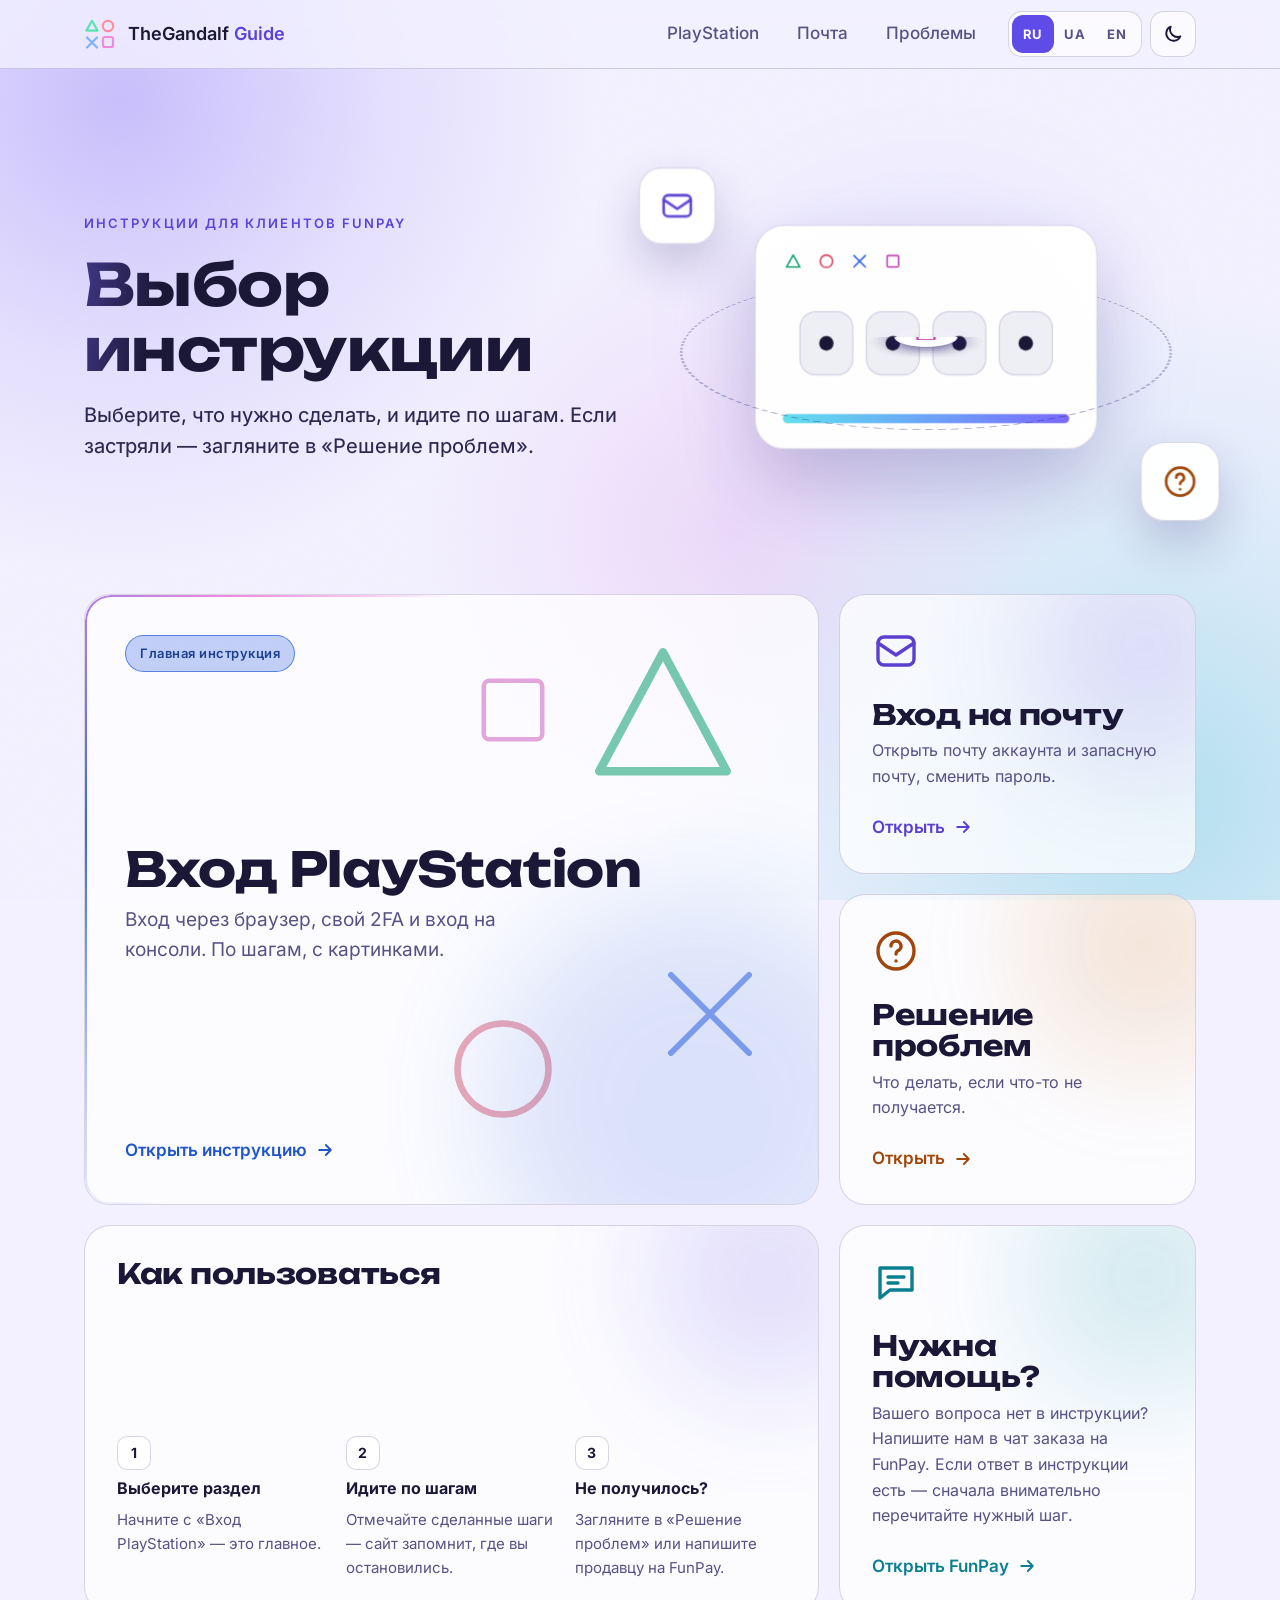
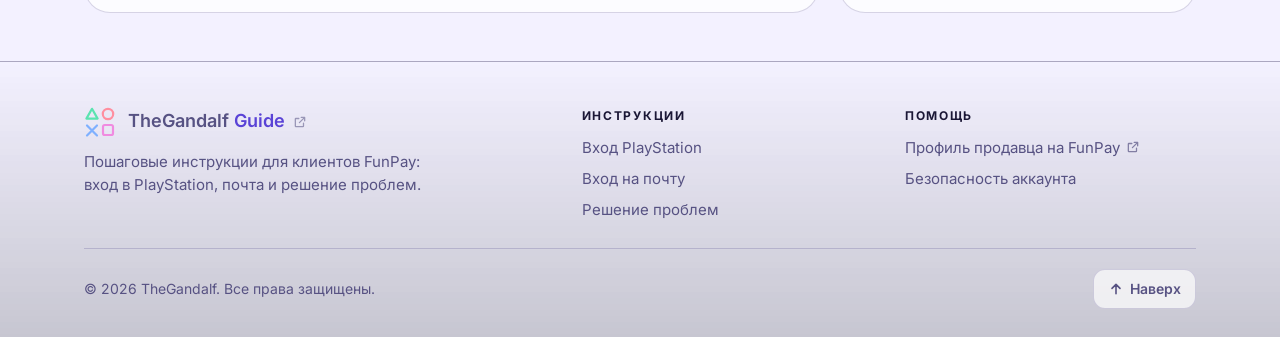
==== commit c105c333: "Updated files" ====
--- a/index.html
+++ b/index.html
@@ -10,7 +10,7 @@
 <link rel="preload" href="assets/fonts/inter-cyrillic.woff2" as="font" type="font/woff2" crossorigin>
 <link rel="preload" href="assets/fonts/inter-latin.woff2" as="font" type="font/woff2" crossorigin>
 <link rel="preload" href="assets/fonts/unbounded-cyrillic.woff2" as="font" type="font/woff2" crossorigin>
-<link rel="stylesheet" href="assets/style.css?v=c693e31c">
+<link rel="stylesheet" href="assets/style.css?v=02fb41fd">
 <script>(function(){var d=document.documentElement;d.classList.add('js');var t=null;try{t=localStorage.getItem('gg:theme')}catch(e){}if(!t){t=(window.matchMedia&&matchMedia('(prefers-color-scheme: light)').matches)?'light':'dark'}d.setAttribute('data-theme',t)})()</script>
 </head>
 <body class="">
@@ -51,7 +51,7 @@
 </div></div></div></div>
 </section>
 <section class="bento" aria-label="Разделы" data-i18n-attr="aria-label:nav.aria">
-<a class="glass tile c-ps t-ps reveal" href="playstation.html" data-guide="playstation.html" data-total="13"><i class="rim" aria-hidden="true"></i>
+<a class="glass tile c-ps t-ps reveal" href="playstation.html" data-guide="playstation.html" data-total="17" data-pre="prep,terms"><i class="rim" aria-hidden="true"></i>
 <div class="orbit" aria-hidden="true">
 <svg class="o1" viewBox="0 0 40 40"><path d="M20 5 35 33H5Z"/></svg>
 <svg class="o2" viewBox="0 0 40 40"><circle cx="20" cy="20" r="14"/></svg>
@@ -60,6 +60,7 @@
 </div>
 <span class="tag" data-i18n="tag.main">Главная инструкция</span>
 <div><h2 data-i18n="ps.name">Вход PlayStation</h2><p data-i18n="ps.desc">Вход через браузер, свой 2FA и вход на консоли. По шагам, с картинками.</p></div>
+<ol class="tst" data-stages="1,7,12"><li><i>1</i><span data-i18n-html="ps.ph1">Вход в браузере</span></li><li><i>2</i><span data-i18n-html="ps.ph2">Свой 2FA</span></li><li><i>3</i><span data-i18n-html="home.st3">Вход на консоли</span></li></ol>
 <div style="display:flex;flex-direction:column;gap:14px"><div class="mini" hidden><div class="track"><div class="fill"></div></div><span></span></div><span class="go"><span data-i18n="go.guide">Открыть инструкцию</span><svg width="20" height="20" viewBox="0 0 24 24" fill="none" stroke="currentColor" stroke-width="2.2" stroke-linecap="round" stroke-linejoin="round" aria-hidden="true"><path d="M5 12h14M13 6l6 6-6 6"/></svg></span></div>
 </a>
 <a class="glass tile c-mail reveal" href="email.html" data-guide="email.html" data-total="4">
@@ -82,7 +83,7 @@
 </div>
 <a class="glass tile c-help reveal" href="https://funpay.com/users/2218130/" rel="noopener">
 <svg class="icon-lg" viewBox="0 0 24 24" fill="none" stroke="currentColor" stroke-width="1.7" stroke-linecap="round" stroke-linejoin="round" aria-hidden="true"><path d="M4 5h16v11H9l-5 4Z"/><path d="M8 9.5h8M8 12.5h5"/></svg>
-<div><h3 data-i18n="help.name">Нужна помощь?</h3><p data-i18n="help.desc">Напишите продавцу в чат заказа на FunPay — поможем.</p></div>
+<div><h3 data-i18n="help.name">Нужна помощь?</h3><p data-i18n="help.desc">Вашего вопроса нет в инструкции? Напишите нам в чат заказа на FunPay. Если ответ в инструкции есть — сначала внимательно перечитайте нужный шаг.</p></div>
 <span class="go"><span data-i18n="go.funpay">Открыть FunPay</span><svg width="20" height="20" viewBox="0 0 24 24" fill="none" stroke="currentColor" stroke-width="2.2" stroke-linecap="round" stroke-linejoin="round" aria-hidden="true"><path d="M5 12h14M13 6l6 6-6 6"/></svg></span>
 </a>
 </section>
@@ -91,7 +92,7 @@
 <div class="ft-top"><div class="ft-brand"><a class="brand ft-logo" href="https://funpay.com/users/2218130/" target="_blank" rel="noopener" title="Профиль продавца на FunPay" data-i18n-attr="title:foot.seller"><svg viewBox="0 0 32 32" fill="none" stroke-width="2.2" stroke-linecap="round" stroke-linejoin="round" aria-hidden="true"><path d="M8 2.8 13.6 12.6H2.4Z" stroke="#5be3b0"/><circle cx="24" cy="8" r="5.2" stroke="#ff8fa0"/><path d="M3 19.5 13 29.5M13 19.5 3 29.5" stroke="#7fb0ff"/><rect x="19" y="19" width="10" height="10" rx="1.8" stroke="#f08be0"/></svg><span>TheGandalf <b>Guide</b></span><svg width="18" height="18" viewBox="0 0 24 24" fill="none" stroke="currentColor" stroke-width="2.2" stroke-linecap="round" stroke-linejoin="round" aria-hidden="true"><path d="M14 4h6v6M20 4l-9 9M18 14v5a1 1 0 0 1-1 1H5a1 1 0 0 1-1-1V7a1 1 0 0 1 1-1h5"/></svg></a><p data-i18n-html="foot.about">Пошаговые инструкции для клиентов FunPay: вход в PlayStation, почта и решение проблем.</p></div><nav class="ft-col" aria-label="Инструкции" data-i18n-attr="aria-label:foot.guides"><b data-i18n-html="foot.guides">Инструкции</b><a href="playstation.html"><span data-i18n="ps.name">Вход PlayStation</span></a><a href="email.html"><span data-i18n="mail.name">Вход на почту</span></a><a href="troubleshooting.html"><span data-i18n="faq.name">Решение проблем</span></a></nav><div class="ft-col"><b data-i18n-html="foot.help">Помощь</b><a href="https://funpay.com/users/2218130/" target="_blank" rel="noopener"><span data-i18n="foot.seller">Профиль продавца на FunPay</span><svg width="18" height="18" viewBox="0 0 24 24" fill="none" stroke="currentColor" stroke-width="2.2" stroke-linecap="round" stroke-linejoin="round" aria-hidden="true"><path d="M14 4h6v6M20 4l-9 9M18 14v5a1 1 0 0 1-1 1H5a1 1 0 0 1-1-1V7a1 1 0 0 1 1-1h5"/></svg></a><a href="troubleshooting.html#faq-g-sec"><span data-i18n="foot.sec">Безопасность аккаунта</span></a></div></div>
 <div class="ft-bottom"><span data-i18n-html="foot.copy">© 2026 TheGandalf. Все права защищены.</span><a class="ft-up" href="#main"><svg width="16" height="16" viewBox="0 0 24 24" fill="none" stroke="currentColor" stroke-width="2.4" stroke-linecap="round" stroke-linejoin="round" aria-hidden="true"><path d="M12 19V5M6 11l6-6 6 6"/></svg><span data-i18n="foot.up">Наверх</span></a></div>
 </div></footer>
-<script src="assets/lang/index.js?v=f220e8ef" defer></script>
-<script src="assets/app.js?v=63d2fd0c" defer></script>
+<script src="assets/lang/index.js?v=6d2e31a4" defer></script>
+<script src="assets/app.js?v=7420c2f3" defer></script>
 </body>
 </html>
--- a/assets/style.css
+++ b/assets/style.css
@@ -1 +1 @@
-@font-face{font-family:"Inter";font-style:normal;font-weight:400 700;font-display:swap;src:url(fonts/inter-cyrillic.woff2)format("woff2");unicode-range:U+0301,U+0400-045F,U+0490-0491,U+04B0-04B1,U+2116}@font-face{font-family:"Inter";font-style:normal;font-weight:400 700;font-display:swap;src:url(fonts/inter-latin.woff2)format("woff2");unicode-range:U+0000-00FF,U+0131,U+0152-0153,U+02BB-02BC,U+02C6,U+02DA,U+02DC,U+0304,U+0308,U+0329,U+2000-206F,U+20AC,U+2122,U+2191,U+2193,U+2212,U+2215,U+FEFF,U+FFFD}@font-face{font-family:"Unbounded";font-style:normal;font-weight:500 700;font-display:swap;src:url(fonts/unbounded-cyrillic.woff2)format("woff2");unicode-range:U+0301,U+0400-045F,U+0490-0491,U+04B0-04B1,U+2116}@font-face{font-family:"Unbounded";font-style:normal;font-weight:500 700;font-display:swap;src:url(fonts/unbounded-latin.woff2)format("woff2");unicode-range:U+0000-00FF,U+0131,U+0152-0153,U+02BB-02BC,U+02C6,U+02DA,U+02DC,U+0304,U+0308,U+0329,U+2000-206F,U+20AC,U+2122,U+2191,U+2193,U+2212,U+2215,U+FEFF,U+FFFD}:root{color-scheme:dark;--bg:#0b0a1a;--ink:#f3f0ff;--ink2:#d9d3f2;--muted:#bdb6dc;--line:rgba(255,255,255,.14);--glass:rgba(255,255,255,.06);--glass-2:rgba(255,255,255,.1);--hdr:rgba(11,10,26,.62);--pop:#14122c;--inset:rgba(0,0,0,.28);--frame:#15142a;--screen:#06060f;--dashed:rgba(255,255,255,.28);--ph:rgba(255,255,255,.04);--blob:.34;--spot:rgba(255,255,255,.13);--shadow:rgba(0,0,0,.45);--spotc:#ffffff;--ok:#5be3b0;--on-ok:#06241a;--warn:#ffc27a;--cyan:#5fe0ee;--tip-ink:#d6f7fb;--tip-bg:rgba(95,224,238,.09);--tip-bd:rgba(95,224,238,.35);--warn-ink:#ffe7c8;--warn-bg:rgba(255,194,122,.09);--warn-bd:rgba(255,194,122,.4);--tag-ink:#dbe7ff;--sg:#5be3b0;--sr:#ff8fa0;--sb:#7fb0ff;--sp:#f08be0;--sec:#b3a7ff;--sec-btn:#5f4be8;--sec-hover:#7a69ff;--sec-2:#5fe0ee;--sec-rgb:95,75,232;--r:26px;--font:'Inter',system-ui,-apple-system,'Segoe UI',sans-serif;--display:'Unbounded','Inter',system-ui,sans-serif}html[data-theme=light]{color-scheme:light;--bg:#f3f1ff;--ink:#1b1736;--ink2:#2d2850;--muted:#575283;--line:rgba(40,30,110,.18);--glass:rgba(255,255,255,.68);--glass-2:rgba(255,255,255,.96);--hdr:rgba(243,241,255,.78);--pop:#ffffff;--inset:rgba(40,30,110,.07);--frame:#e2defa;--screen:#cfc9f1;--dashed:rgba(40,30,110,.32);--ph:rgba(40,30,110,.05);--blob:.28;--spot:rgba(95,75,232,.12);--shadow:rgba(40,30,110,.22);--spotc:#6a4de0;--ok:#0b7a55;--on-ok:#ffffff;--warn:#9a5a00;--cyan:#0a7f90;--tip-ink:#0b4d57;--tip-bg:rgba(10,159,179,.1);--tip-bd:rgba(10,127,144,.4);--warn-ink:#5c3500;--warn-bg:rgba(200,120,10,.1);--warn-bd:rgba(154,90,0,.4);--tag-ink:#1f3f8f;--sg:#0b9f6d;--sr:#d6455f;--sb:#2a5fe0;--sp:#c13fb0;--sec:#5a43d6;--sec-2:#0a9fb3}*{box-sizing:border-box}html{scroll-behavior:smooth;-webkit-text-size-adjust:100%}body{margin:0;background:var(--bg);color:var(--ink);font-family:var(--font);font-size:17px;line-height:1.6;min-height:100vh;display:flex;flex-direction:column;overflow-x:hidden}img,svg,video{max-width:100%;display:block}a{color:var(--sec);text-underline-offset:3px}a:hover{color:var(--ink)}[hidden]{display:none!important}:focus-visible{outline:3px solid var(--cyan);outline-offset:3px;border-radius:10px}.container{width:100%;max-width:1160px;margin:0 auto;padding:0 24px}.sr{position:absolute;width:1px;height:1px;overflow:hidden;clip:rect(0 0 0 0);white-space:nowrap}.skip{position:absolute;left:16px;top:-60px;background:#fff;color:#000;padding:10px 16px;border-radius:12px;z-index:100;font-weight:600}.skip:focus{top:12px}body.lock{overflow:hidden}.bg{position:fixed;inset:0;z-index:-1;overflow:hidden;background:var(--bg)}.bg i{position:absolute;border-radius:50%;filter:blur(120px);opacity:var(--blob);animation:float 26s ease-in-out infinite alternate}.bg i:nth-child(1){width:560px;height:560px;left:-160px;top:-180px;background:#5b3df5}.bg i:nth-child(2){width:600px;height:600px;right:-180px;bottom:-200px;background:#0fb5c9;animation-delay:-8s}.bg i:nth-child(3){width:380px;height:380px;left:42%;top:38%;background:#c13fd8;opacity:calc(var(--blob)*.5);animation-delay:-15s}@keyframes float{to{transform:translate3d(60px,40px,0) scale(1.1)}}#readbar{position:fixed;left:0;top:0;height:3px;width:100%;background:linear-gradient(90deg,var(--sec-btn),var(--sec-2));transform:scaleX(0);transform-origin:0 50%;z-index:60}.site-header{position:sticky;top:0;z-index:50;background:var(--hdr);backdrop-filter:blur(16px);-webkit-backdrop-filter:blur(16px);border-bottom:1px solid var(--line)}.bar{display:flex;align-items:center;justify-content:space-between;min-height:68px;gap:16px}.brand{display:flex;align-items:center;gap:12px;text-decoration:none;color:var(--ink);font-weight:600;font-size:18px;white-space:nowrap}.brand b{color:var(--sec);font-weight:600}.brand svg{width:32px;height:32px}.nav{display:flex;gap:6px;margin-left:auto}.nav a{text-decoration:none;color:var(--muted);font-weight:500;padding:10px 16px;border-radius:14px;min-height:44px;display:inline-flex;align-items:center;transition:background .2s,color .2s}.nav a:hover{color:var(--ink);background:var(--glass-2)}.nav a[aria-current=page]{color:var(--ink);background:var(--glass-2);box-shadow:inset 0 0 0 1px var(--line)}.tools{display:flex;align-items:center;gap:8px}.lang{display:inline-flex;padding:3px;border-radius:14px;background:var(--glass);border:1px solid var(--line)}.lang button{border:0;background:0 0;color:var(--muted);font:700 13px var(--font);letter-spacing:.04em;min-width:42px;min-height:38px;padding:0 8px;border-radius:11px;cursor:pointer}.lang button:hover{color:var(--ink)}.lang button[aria-pressed=true]{background:var(--sec-btn);color:#fff}.iconbtn{width:46px;height:46px;border-radius:14px;border:1px solid var(--line);background:var(--glass);color:var(--ink);align-items:center;justify-content:center;cursor:pointer;display:inline-flex}.iconbtn:hover{background:var(--glass-2)}.iconbtn svg{width:22px;height:22px}.themebtn .moon{display:none}html[data-theme=light] .themebtn .moon{display:block}html[data-theme=light] .themebtn .sun{display:none}.burger{display:none}.nav-tools{display:none}@media (max-width:780px){.tools .lang{display:none}.burger{display:inline-flex}.nav{display:none;position:absolute;left:16px;right:16px;top:76px;flex-direction:column;padding:10px;border-radius:22px;background:var(--pop);border:1px solid var(--line);box-shadow:0 20px 50px var(--shadow)}.site-header.open .nav{display:flex}.nav a{font-size:18px;min-height:52px}.nav-tools{display:flex;padding:10px 6px 4px}.nav-tools .lang{width:100%}.nav-tools .lang button{flex:1;min-height:46px;font-size:15px}.tools{margin-left:auto}}.glass{position:relative;background:var(--card,var(--glass));border:1px solid var(--line);border-radius:var(--r);backdrop-filter:blur(18px);-webkit-backdrop-filter:blur(18px);overflow:hidden;transition:transform .25s ease,border-color .25s ease,background .25s ease}.glass::before{content:"";position:absolute;inset:0;pointer-events:none;opacity:0;transition:opacity .3s;background:radial-gradient(380px circle at var(--mx,50%) var(--my,0%),var(--spot),transparent 45%)}.glass:hover::before{opacity:1}.glass>*{position:relative;z-index:1}.reveal{opacity:0;transform:translateY(18px);transition:opacity .7s ease var(--d,0ms),transform .7s ease var(--d,0ms)}.reveal.in{opacity:1;transform:none}html:not(.js) .reveal{opacity:1;transform:none}.eyebrow{margin:0;font-size:13px;font-weight:600;letter-spacing:.16em;text-transform:uppercase;color:var(--sec)}h1,h2,h3{font-family:var(--display);font-weight:700;line-height:1.12;margin:0;letter-spacing:-.01em}h1{font-size:clamp(32px,6vw,58px)}h2{font-size:clamp(22px,3vw,30px)}.lead{font-size:clamp(17px,2vw,20px);color:var(--muted);margin:0;max-width:640px}.hero{padding:72px 0 40px;display:flex;flex-direction:column;gap:18px}.chips{display:flex;flex-wrap:wrap;gap:10px;list-style:none;margin:8px 0 0;padding:0}.chips li{padding:8px 16px;border-radius:999px;background:var(--glass);border:1px solid var(--line);font-size:14px;font-weight:500;color:var(--ink)}.crumbs{display:flex;gap:10px;font-size:14px;color:var(--muted);flex-wrap:wrap}.crumbs a{color:var(--muted)}.crumbs a:hover{color:var(--ink)}.btn{display:inline-flex;align-items:center;justify-content:center;gap:10px;min-height:52px;padding:0 26px;border-radius:16px;border:1px solid transparent;background:var(--sec-btn);color:#fff;font:600 16px var(--font);text-decoration:none;cursor:pointer;transition:transform .15s,background .2s,box-shadow .2s;box-shadow:0 10px 30px rgba(var(--sec-rgb),.35)}.btn:hover{background:var(--sec-hover);color:#fff;transform:translateY(-2px)}.btn:active{transform:none}.btn.ghost{background:var(--glass);border-color:var(--line);box-shadow:none;color:var(--ink)}.btn.ghost:hover{background:var(--glass-2);color:var(--ink)}.btn[disabled]{opacity:.4;pointer-events:none}.btn.small{min-height:44px;padding:0 18px;font-size:15px}.linkbtn{background:0 0;border:0;color:var(--muted);font:500 15px var(--font);cursor:pointer;min-height:44px;padding:0 8px;text-decoration:underline;text-underline-offset:3px}.linkbtn:hover{color:var(--ink)}main{flex:1}.hero-home{display:grid;grid-template-columns:minmax(0,1fr) minmax(0,1fr);gap:24px;align-items:center;padding:40px 0 28px}.hero-text{display:flex;flex-direction:column;gap:18px}.pad-wrap{position:relative;width:100%;max-width:540px;aspect-ratio:520/440;justify-self:end}.stage{position:absolute;left:50%;top:50%;width:520px;height:440px;margin:-220px 0 0-260px;transform:scale(var(--k,1));perspective:1100px}.sway{position:absolute;inset:0;transform-style:preserve-3d;animation:sway 10s ease-in-out infinite alternate}.scene{position:absolute;inset:0;transform-style:preserve-3d;transform:rotateX(var(--rx,0deg)) rotateY(var(--ry,0deg));transition:transform .25s ease-out}@keyframes sway{0%{transform:rotateY(-7deg) rotateX(2deg)}to{transform:rotateY(7deg) rotateX(-2deg)}}.halo{position:absolute;left:50%;top:50%;width:440px;height:440px;margin:-220px 0 0-220px;border-radius:50%;background:conic-gradient(from 0deg,#5fe0ee,#7a69ff,#f08be0,#5fe0ee);-webkit-mask:radial-gradient(circle,transparent 61%,#000 64%,#000 66%,transparent 70%);mask:radial-gradient(circle,transparent 61%,#000 64%,#000 66%,transparent 70%);filter:blur(12px);opacity:.34;transform:translateZ(-130px);animation:halo 20s linear infinite}@keyframes halo{to{transform:translateZ(-130px) rotate(360deg)}}.core{position:absolute;left:50%;top:50%;width:380px;height:280px;margin:-140px 0 0-190px;border-radius:50%;background:rgba(122,105,255,.38);filter:blur(64px);transform:translateZ(-90px)}html[data-theme=light] .halo{opacity:.5}html[data-theme=light] .core{background:rgba(122,105,255,.28)}.panel{position:absolute;left:50%;top:50%;width:330px;height:216px;margin:-108px 0 0-165px;border-radius:28px;background:var(--glass-2);border:1px solid var(--line);box-shadow:0 34px 70px var(--shadow),inset 0 1px 0 rgba(255,255,255,.25)}.panel::before{content:"";position:absolute;inset:-2px;border-radius:30px;border:2px solid var(--ok);opacity:0;animation:pg 9s ease-in-out infinite}@keyframes pg{0%,50%{opacity:0}56%{opacity:.9}70%,88%{opacity:.35}94%,to{opacity:0}}.pc{position:absolute;inset:0;padding:24px 26px;display:flex;flex-direction:column;justify-content:space-between;animation:pcdim 9s ease-in-out infinite}@keyframes pcdim{0%,48%{opacity:1}56%,88%{opacity:.12}95%,to{opacity:1}}.prow{display:flex;gap:12px}.mi svg{width:20px;height:20px}.digits{display:flex;gap:12px;justify-content:center}.d{width:52px;height:62px;border-radius:16px;background:var(--inset);border:1px solid var(--line);display:flex;align-items:center;justify-content:center}.d::after{content:"";width:14px;height:14px;border-radius:50%;background:var(--ink);opacity:1}.d1::after{animation:dg1 9s ease-in-out infinite}.d2::after{animation:dg2 9s ease-in-out infinite}.d3::after{animation:dg3 9s ease-in-out infinite}.d4::after{animation:dg4 9s ease-in-out infinite}@keyframes dg1{0%,5%{opacity:0;transform:scale(.3)}8%,90%{opacity:1;transform:scale(1)}94%,to{opacity:0;transform:scale(.3)}}@keyframes dg2{0%,12%{opacity:0;transform:scale(.3)}15%,90%{opacity:1;transform:scale(1)}94%,to{opacity:0;transform:scale(.3)}}@keyframes dg3{0%,19%{opacity:0;transform:scale(.3)}22%,90%{opacity:1;transform:scale(1)}94%,to{opacity:0;transform:scale(.3)}}@keyframes dg4{0%,26%{opacity:0;transform:scale(.3)}29%,90%{opacity:1;transform:scale(1)}94%,to{opacity:0;transform:scale(.3)}}.ptrack{height:9px;border-radius:99px;background:var(--line);overflow:hidden}.pfill{height:100%;border-radius:99px;background:linear-gradient(90deg,#5fe0ee,#7a69ff);transform-origin:left;transform:scaleX(1);animation:pf 9s ease-in-out infinite}@keyframes pf{0%,28%{transform:scaleX(0);opacity:1}44%,90%{transform:scaleX(1);opacity:1}95%{transform:scaleX(1);opacity:0}95.1%,99%{transform:scaleX(0);opacity:0}to{transform:scaleX(0);opacity:1}}.pok{position:absolute;inset:0;display:flex;align-items:center;justify-content:center;opacity:0;animation:pok 9s ease-in-out infinite}.pok svg{width:104px;height:104px;fill:none;stroke:var(--ok);stroke-width:4.5;stroke-linecap:round;stroke-linejoin:round}.pok .rc{stroke-dasharray:189;stroke-dashoffset:0;animation:rc 9s ease-in-out infinite}.pok .chk{stroke-dasharray:50;stroke-dashoffset:0;animation:ck 9s ease-in-out infinite}@keyframes pok{0%,49%{opacity:0;transform:scale(.7)}54%{opacity:1;transform:scale(1.06)}57%,88%{opacity:1;transform:scale(1)}94%,to{opacity:0;transform:scale(.92)}}@keyframes rc{0%,50%{stroke-dashoffset:189}60%,90%{stroke-dashoffset:0}95%,to{stroke-dashoffset:189}}@keyframes ck{0%,57%{stroke-dashoffset:50}65%,90%{stroke-dashoffset:0}95%,to{stroke-dashoffset:50}}.ring{position:absolute;left:50%;top:50%;width:0;height:0;transform-style:preserve-3d;transform:rotateX(72deg)}.ringline{position:absolute;left:-232px;top:-232px;width:464px;height:464px;border-radius:50%;border:2px dashed var(--dashed)}.orb{position:absolute;left:0;top:0;width:0;height:0;transform-style:preserve-3d;animation:orb 24s linear infinite}@keyframes orb{0%{transform:rotateZ(var(--a)) translateX(232px)}to{transform:rotateZ(calc(var(--a) + 360deg)) translateX(232px)}}.sym{position:absolute;left:-30px;top:-30px;width:60px;height:60px;border-radius:50%;background:var(--glass-2);border:1px solid var(--line);display:flex;align-items:center;justify-content:center;box-shadow:0 10px 26px var(--shadow);animation:face 24s linear infinite}.sym svg{width:30px;height:30px}@keyframes face{0%{transform:rotateZ(calc(var(--a)*-1)) rotateX(-72deg)}to{transform:rotateZ(calc(var(--a)*-1 - 360deg)) rotateX(-72deg)}}.fcard{position:absolute;width:68px;height:68px;border-radius:20px;background:var(--glass-2);border:1px solid var(--line);display:flex;align-items:center;justify-content:center;box-shadow:0 18px 40px var(--shadow);transform:translateZ(var(--z));animation:fl 6s ease-in-out infinite}.fcard svg{width:32px;height:32px;color:var(--sec)}.f1{left:6px;top:70px;--z:90px}.f2{right:8px;bottom:62px;--z:120px;animation-delay:-3s}@keyframes fl{50%{transform:translateZ(var(--z)) translateY(-14px)}}.pt{position:absolute;width:5px;height:5px;border-radius:50%;background:var(--cyan);opacity:0;transform:translateZ(var(--z));animation:tw 4.5s ease-in-out infinite;animation-delay:var(--d)}@keyframes tw{50%{opacity:.9}}@media (max-width:900px){.hero-home{grid-template-columns:1fr;padding-top:28px}.pad-wrap{justify-self:center;max-width:460px}}.bento{display:grid;grid-template-columns:repeat(3,minmax(0,1fr));grid-auto-rows:minmax(200px,auto);gap:20px;padding-bottom:48px}.tile{padding:32px;display:flex;flex-direction:column;justify-content:space-between;gap:24px;text-decoration:none;color:var(--ink)}a.tile:hover{transform:perspective(900px) translateY(-5px) rotateX(var(--tx,0deg)) rotateY(var(--ty,0deg));border-color:rgba(var(--sec-rgb),.8);background:var(--glass-2);color:var(--ink)}.tile h2,.tile h3{font-size:clamp(22px,2.4vw,28px)}.tile p{margin:8px 0 0;color:var(--muted);font-size:16px}.tile .go{display:inline-flex;align-items:center;gap:8px;color:var(--sec);font-weight:600;transition:gap .2s}a.tile:hover .go{gap:14px}.t-ps{grid-column:span 2;grid-row:span 2;padding:40px}.t-ps h2{font-size:clamp(30px,4.4vw,48px)}.t-ps p{font-size:19px;max-width:440px}.t-how{grid-column:span 2}.icon-lg{width:48px;height:48px}.tile .icon-lg{color:var(--sec)}.how{display:grid;grid-template-columns:repeat(3,minmax(0,1fr));gap:18px;margin:0;padding:0;list-style:none;counter-reset:s}.how li{counter-increment:s;display:flex;flex-direction:column;gap:6px;font-size:15px;color:var(--muted)}.how li::before{content:counter(s);width:32px;height:32px;border-radius:10px;background:var(--glass-2);border:1px solid var(--line);display:flex;align-items:center;justify-content:center;font-weight:700;color:var(--ink);font-size:14px}.how b{color:var(--ink);font-size:16px}.c-ps{--sec:#8fb8ff;--sec-rgb:42,95,224}.c-mail{--sec:#c4b8ff;--sec-rgb:106,77,224}.c-faq{--sec:#ffc27a;--sec-rgb:200,110,20}.c-help{--sec:#5fe0ee;--sec-rgb:15,150,170}html[data-theme=light] .c-ps{--sec:#1f55c9}html[data-theme=light] .c-mail{--sec:#5a3fd0}html[data-theme=light] .c-faq{--sec:#a1460a}html[data-theme=light] .c-help{--sec:#0a7f90}.tile::after{content:"";position:absolute;right:-70px;top:-70px;width:240px;height:240px;border-radius:50%;background:rgba(var(--sec-rgb),.5);filter:blur(60px);opacity:.5;pointer-events:none;transition:opacity .3s;z-index:0}html[data-theme=light] .tile::after{opacity:.32}a.tile:hover::after{opacity:.95}.t-ps::after{right:-90px;top:auto;bottom:-110px;width:420px;height:420px}.tag{align-self:flex-start;padding:7px 14px;border-radius:99px;background:rgba(var(--sec-rgb),.28);border:1px solid rgba(var(--sec-rgb),.7);font-size:13px;font-weight:600;color:var(--tag-ink);letter-spacing:.04em}.orbit{position:absolute;inset:0;pointer-events:none;z-index:0}.orbit svg{position:absolute;fill:none;stroke-width:2;stroke-linecap:round;stroke-linejoin:round;animation:drift 9s ease-in-out infinite alternate}.orbit .o1{right:70px;top:36px;width:170px;height:170px;stroke:var(--sg);opacity:.55}.orbit .o2{right:250px;bottom:70px;width:130px;height:130px;stroke:var(--sr);opacity:.45;animation-delay:-3s}.orbit .o3{right:48px;bottom:130px;width:120px;height:120px;stroke:var(--sb);opacity:.55;animation-delay:-6s}.orbit .o4{right:260px;top:70px;width:90px;height:90px;stroke:var(--sp);opacity:.45;animation-delay:-1.5s}@keyframes drift{to{transform:translate3d(0,-22px,0) rotate(14deg)}}.mini{display:flex;align-items:center;gap:12px;font-size:14px;color:var(--muted);font-weight:500}.mini .track{flex:1}.mini span{white-space:nowrap}@media (max-width:900px){.bento{grid-template-columns:repeat(2,minmax(0,1fr))}.t-ps{grid-row:span 1;min-height:340px}.orbit svg{opacity:.28!important}.orbit .o1{right:20px}.orbit .o3{right:10px}.orbit .o2{right:140px}.orbit .o4{right:150px}}@media (max-width:620px){.orbit .o2,.orbit .o4{display:none}.orbit .o1{width:104px;height:104px;right:16px;top:20px}.orbit .o3{width:76px;height:76px;right:120px;top:46px;bottom:auto}.bento{grid-template-columns:1fr}.t-ps,.t-how{grid-column:auto}.how{grid-template-columns:1fr}.hero{padding-top:44px}.tile,.t-ps{padding:26px}}body.s-ps{--sec:#8fb8ff;--sec-btn:#2a5fe0;--sec-hover:#4375f0;--sec-2:#5fe0ee;--sec-rgb:42,95,224}body.s-mail{--sec:#c4b8ff;--sec-btn:#6a4de0;--sec-hover:#826af0;--sec-2:#f08be0;--sec-rgb:106,77,224}body.s-faq{--sec:#ffc27a;--sec-btn:#b4520a;--sec-hover:#cc6314;--sec-2:#ff8fa0;--sec-rgb:200,110,20}html[data-theme=light] body.s-ps{--sec:#1f55c9;--sec-2:#0a9fb3}html[data-theme=light] body.s-mail{--sec:#5a3fd0;--sec-2:#c23fb0}html[data-theme=light] body.s-faq{--sec:#a1460a;--sec-2:#d6456a}body.s-ps .bg i:nth-child(1){background:#2a5fe0}body.s-ps .bg i:nth-child(2){background:#0fb5c9}body.s-mail .bg i:nth-child(1){background:#6a4de0}body.s-mail .bg i:nth-child(2){background:#c13fd8}body.s-faq .bg i:nth-child(1){background:#c2701a}body.s-faq .bg i:nth-child(2){background:#d6456a}body.s-faq .bg i:nth-child(3){background:#c2701a}.guide{display:grid;grid-template-columns:290px minmax(0,1fr);gap:28px;align-items:start;padding-bottom:110px}.side{position:sticky;top:92px;padding:22px;display:flex;flex-direction:column;gap:20px}.prog-top{display:flex;justify-content:space-between;font-size:14px;font-weight:600;margin-bottom:10px}.track{height:8px;border-radius:99px;background:var(--line);overflow:hidden}.fill{height:100%;width:0;border-radius:99px;background:linear-gradient(90deg,var(--sec-btn),var(--sec-2));transition:width .5s ease}.steplist{list-style:none;margin:0;padding:0;display:flex;flex-direction:column;gap:4px}.steplist a{display:flex;align-items:center;gap:12px;padding:10px 12px;border-radius:14px;color:var(--muted);text-decoration:none;font-size:15px;line-height:1.3;min-height:48px;transition:background .2s,color .2s}.steplist a:hover{background:var(--glass-2);color:var(--ink)}.steplist a.current{background:var(--glass-2);color:var(--ink);box-shadow:inset 0 0 0 1px var(--line)}.dot{flex:none;width:30px;height:30px;border-radius:10px;border:1px solid var(--line);display:flex;align-items:center;justify-content:center;font-size:13px;font-weight:700;background:var(--glass)}.steplist a.done .dot{background:var(--ok);border-color:var(--ok);color:var(--on-ok);font-size:0}.steplist a.done .dot::after{content:"";width:12px;height:7px;border-left:3px solid var(--on-ok);border-bottom:3px solid var(--on-ok);transform:rotate(-45deg) translate(1px,-1px)}.stack{display:flex;flex-direction:column;gap:20px;min-width:0}.toolbar{display:flex;align-items:center;justify-content:space-between;gap:12px;flex-wrap:wrap;scroll-margin-top:92px}.seg{display:inline-flex;padding:4px;border-radius:16px;background:var(--glass);border:1px solid var(--line)}.seg button{border:0;background:0 0;color:var(--muted);font:600 15px var(--font);min-height:44px;padding:0 18px;border-radius:12px;cursor:pointer}.seg button[aria-pressed=true]{background:var(--sec-btn);color:#fff}.step{padding:32px;display:flex;flex-direction:column;gap:20px;scroll-margin-top:92px}.step.current{border-color:rgba(var(--sec-rgb),.7)}.step-head{display:flex;align-items:center;gap:16px}.num{flex:none;width:52px;height:52px;border-radius:16px;background:linear-gradient(135deg,var(--sec-btn),var(--sec-2));display:flex;align-items:center;justify-content:center;font:700 22px var(--display);color:#fff}.step.done .num{background:var(--ok);color:var(--on-ok)}.step .lead{max-width:none;color:var(--ink2)}.shot{margin:0}.shot figcaption{margin-top:10px;font-size:14px;color:var(--muted);text-align:center}.frame{background:var(--frame);border:1px solid var(--line);box-shadow:0 18px 50px var(--shadow)}.frame.tv{padding:10px;border-radius:22px}.frame.phone{padding:10px;border-radius:40px;width:min(100%,270px);margin:0 auto}.screen{position:relative;overflow:hidden;background:var(--screen)}.frame.tv .screen{aspect-ratio:16/9;border-radius:13px}.frame.phone .screen{aspect-ratio:9/19.5;border-radius:30px}.screen img,.screen video{width:100%;height:100%;object-fit:cover;display:block;border:0;border-radius:0}.screen img{cursor:zoom-in}@keyframes sheen{to{transform:translateX(100%)}}@keyframes pulse{50%{transform:scale(1.14)}}.hl{position:absolute;border:2px solid var(--sec-2);border-radius:10px;z-index:2;pointer-events:none}.pin{position:absolute;z-index:3;width:30px;height:30px;margin:-15px 0 0-15px;border-radius:50%;background:var(--sec-btn);color:#fff;border:2px solid #fff;display:flex;align-items:center;justify-content:center;font:700 14px var(--font);animation:ping 2s ease-out infinite}@keyframes ping{0%{box-shadow:0 0 0 0 rgba(255,255,255,.55)}to{box-shadow:0 0 0 16px transparent}}.callout{display:flex;gap:14px;padding:16px 18px;border-radius:18px;border:1px solid;font-size:16px;line-height:1.5}.callout svg{flex:none;width:24px;height:24px;margin-top:1px}.callout.tip{background:var(--tip-bg);border-color:var(--tip-bd);color:var(--tip-ink)}.callout.tip svg{color:var(--cyan)}.callout.warn{background:var(--warn-bg);border-color:var(--warn-bd);color:var(--warn-ink)}.callout.warn svg{color:var(--warn)}.copybox{display:flex;align-items:center;gap:12px;padding:8px 8px 8px 18px;border-radius:16px;background:var(--inset);border:1px solid var(--line)}.copybox code{flex:1;min-width:0;overflow-wrap:anywhere;font:500 16px ui-monospace,SFMono-Regular,Menlo,monospace}.step-nav{display:flex;align-items:center;justify-content:space-between;gap:12px;flex-wrap:wrap;padding-top:8px;border-top:1px solid var(--line)}html:not(.js) .step-nav,html:not(.js) .toolbar,html:not(.js) .fab{display:none}.mark{display:inline-flex;align-items:center;gap:10px;min-height:48px;padding:0 18px;border-radius:14px;border:1px solid var(--line);background:0 0;color:var(--muted);font:600 15px var(--font);cursor:pointer}.mark:hover{color:var(--ink);background:var(--glass)}.mark .on{display:none}.mark[aria-pressed=true]{border-color:var(--ok);color:var(--ok)}.mark[aria-pressed=true] .on{display:inline}.mark[aria-pressed=true] .off{display:none}.guide.single .step:not(.current){display:none}.finish{padding:36px;display:flex;flex-direction:column;gap:16px;align-items:flex-start;background:rgba(91,227,176,.1);border-color:rgba(91,227,176,.4)}.finish .row{display:flex;gap:12px;flex-wrap:wrap}@media (max-width:940px){.guide{grid-template-columns:1fr}.side{position:static;padding:18px}.steplist{flex-direction:row;overflow-x:auto;gap:8px;padding-bottom:6px;scroll-snap-type:x proximity}.steplist a{white-space:nowrap;scroll-snap-align:start;border:1px solid var(--line)}.side>.btn{display:none}.step{padding:24px}}@media (max-width:620px){.step-nav{display:grid;grid-template-columns:1fr 1fr;gap:10px}.step-nav [data-next]{grid-column:1/-1;order:-1;width:100%}.step-nav .btn.ghost,.step-nav .mark{width:100%;justify-content:center;padding:0 10px}}.fab{position:fixed;right:20px;bottom:calc(20px + env(safe-area-inset-bottom));z-index:55;display:inline-flex;align-items:center;gap:10px;min-height:56px;padding:0 22px;border-radius:99px;border:0;background:var(--sec-btn);color:#fff;font:700 16px var(--font);box-shadow:0 14px 34px rgba(var(--sec-rgb),.5);cursor:pointer;transition:transform .15s,background .2s}.fab:hover{background:var(--sec-hover);transform:translateY(-2px)}.fab svg{width:22px;height:22px}.sheet-back{position:fixed;inset:0;z-index:80;background:rgba(5,4,14,.62);backdrop-filter:blur(6px);-webkit-backdrop-filter:blur(6px);display:flex;align-items:center;justify-content:center;padding:20px}.sheet{width:min(580px,100%);max-height:calc(100vh - 40px);overflow:auto;padding:28px;display:flex;flex-direction:column;gap:16px;background:var(--pop);border:1px solid var(--line);border-radius:var(--r);box-shadow:0 30px 80px rgba(0,0,0,.5);animation:up .28s ease-out}@keyframes up{0%{transform:translateY(24px);opacity:0}}.sheet-head{display:flex;align-items:flex-start;justify-content:space-between;gap:16px}.sheet-head h2{font-size:clamp(20px,3vw,26px)}.sheet .lead{font-size:16px}.causes{margin:0;padding:0;list-style:none;display:flex;flex-direction:column;gap:10px;counter-reset:c}.causes li{counter-increment:c;display:flex;gap:14px;align-items:flex-start;padding:14px 16px;border-radius:16px;background:var(--glass);border:1px solid var(--line);color:var(--ink2);font-size:16px}.causes li::before{content:counter(c);flex:none;width:28px;height:28px;border-radius:9px;background:var(--sec-btn);color:#fff;display:flex;align-items:center;justify-content:center;font-weight:700;font-size:14px}.sheet-actions{display:flex;gap:12px;flex-wrap:wrap}@media (max-width:620px){.sheet-back{align-items:flex-end;padding:0}.sheet{border-radius:var(--r) var(--r)0 0;max-height:88vh;padding:24px 20px calc(24px + env(safe-area-inset-bottom))}.sheet-actions .btn{flex:1 1 100%}.fab{right:16px;left:16px;justify-content:center}}.search{display:flex;align-items:center;gap:12px;padding:0 20px;min-height:60px;border-radius:20px;background:var(--glass);border:1px solid var(--line);flex:1;min-width:240px}.search svg{width:22px;height:22px;color:var(--muted);flex:none}.search input{flex:1;min-width:0;background:0 0;border:0;color:var(--ink);font:500 17px var(--font);min-height:56px}.search input::placeholder{color:var(--muted)}.search input:focus{outline:0}.search:focus-within{border-color:var(--cyan);box-shadow:0 0 0 3px rgba(95,224,238,.25)}.faq{display:flex;flex-direction:column;gap:12px}.faq details{padding:0}.faq summary{list-style:none;cursor:pointer;display:flex;align-items:center;justify-content:space-between;gap:16px;padding:20px 24px;min-height:64px;font-weight:600;font-size:18px}.faq summary::-webkit-details-marker{display:none}.faq summary svg{flex:none;width:22px;height:22px;transition:transform .25s;color:var(--sec)}.faq details[open] summary svg{transform:rotate(180deg)}.faq details[open]{background:var(--glass-2)}.faq .ans{padding:0 24px 24px;color:var(--ink2);display:flex;flex-direction:column;gap:14px}.faq .ans p{margin:0}.empty{padding:32px;text-align:center;color:var(--muted)}.support{padding:36px;display:flex;flex-direction:column;gap:14px;align-items:flex-start;margin-top:12px}.footer{border-top:1px solid var(--line);padding:28px 0 36px;color:var(--muted);font-size:14px;background:var(--hdr)}.footer .container{display:flex;justify-content:space-between;gap:16px;flex-wrap:wrap}.footer a{color:var(--muted)}.footer a:hover{color:var(--ink)}.lb{position:fixed;inset:0;z-index:90;background:rgba(5,4,14,.9);display:flex;align-items:center;justify-content:center;padding:24px;cursor:zoom-out}.lb img{max-height:100%;max-width:100%;border-radius:16px}.nf{min-height:60vh;display:flex;flex-direction:column;align-items:flex-start;justify-content:center;gap:20px}.nf .big{font:700 clamp(80px,18vw,180px)/1 var(--display);background:linear-gradient(135deg,var(--sec-btn),var(--sec-2));-webkit-background-clip:text;background-clip:text;color:transparent}@media (prefers-reduced-motion:reduce){*,::before,::after{animation:none!important;transition:none!important;scroll-behavior:auto!important}.reveal{opacity:1;transform:none}}@property --ang{syntax:"<angle>";inherits:false;initial-value:0deg}@keyframes ang{to{--ang:360deg}}.rim{position:absolute;inset:0;border-radius:inherit;padding:1.5px;pointer-events:none;z-index:2;opacity:.9;background:conic-gradient(from var(--ang),transparent 0 62%,rgba(var(--sec-rgb),.95) 78%,#f08be0 90%,transparent 100%);-webkit-mask:linear-gradient(#000 0 0) content-box,linear-gradient(#000 0 0);-webkit-mask-composite:xor;mask:linear-gradient(#000 0 0) content-box exclude,linear-gradient(#000 0 0);animation:ang 7s linear infinite}.hero-text h1{background:linear-gradient(100deg,var(--ink) 35%,#a99bff 50%,var(--ink) 65%);background-size:250% 100%;-webkit-background-clip:text;background-clip:text;-webkit-text-fill-color:transparent;color:transparent;animation:shine 8s ease-in-out infinite}@keyframes shine{0%,to{background-position:100%0}50%{background-position:0 0}}html[data-theme=light] .hero-text h1{background-image:linear-gradient(100deg,var(--ink) 35%,#7a69ff 50%,var(--ink) 65%)}.glass,.tile{will-change:transform}@view-transition{navigation:auto}::view-transition-old(root){animation:vt-out .22s ease both}::view-transition-new(root){animation:vt-in .32s ease both}@keyframes vt-out{to{opacity:0;transform:translateY(-6px)}}@keyframes vt-in{0%{opacity:0;transform:translateY(8px)}}.t-ps .rim{opacity:1}@media (prefers-reduced-motion:reduce){.rim{animation:none}.hero-text h1{animation:none;-webkit-text-fill-color:currentColor;background:0 0;color:var(--ink)}}.halo{display:none}.core{opacity:.35}.ui{display:inline-block;padding:0 9px;border-radius:8px;background:var(--inset);border:1px solid var(--line);font-weight:600;font-size:.92em;line-height:1.6;color:var(--ink);white-space:nowrap}.lead .ui,.callout .ui{white-space:normal}.callout a{color:inherit;font-weight:600}.callout.ok{background:rgba(91,227,176,.1);border-color:rgba(91,227,176,.45);color:var(--ink)}.callout.ok svg{color:var(--ok)}.callout b{font-weight:700}.frame.web{padding:8px;border-radius:18px;width:100%;max-width:calc(var(--w,100%) + 18px);margin:0 auto}.frame.web .screen{border-radius:11px;background:#fff}.frame.web .screen img{height:auto;object-fit:contain}.copybox{flex-wrap:wrap}.copybox code{color:var(--ink)}.copybox .btn{min-height:44px}.substeps{list-style:none;counter-reset:s;margin:0;padding:0;display:flex;flex-direction:column;gap:22px}.substeps>li{counter-increment:s;display:grid;grid-template-columns:34px minmax(0,1fr);gap:12px 14px;align-items:start}.substeps>li::before{content:counter(s);grid-row:1/span 6;width:34px;height:34px;border-radius:11px;display:flex;align-items:center;justify-content:center;font:700 14px var(--font);color:var(--sec);background:rgba(var(--sec-rgb),.16);border:1px solid rgba(var(--sec-rgb),.45)}.substeps>li>*{grid-column:2;margin:0}.substeps>li>p{font-size:17px;color:var(--ink2);padding-top:4px}.sec-head{display:flex;flex-direction:column;gap:8px}.sec-head h2{margin:0}.card{padding:32px;display:flex;flex-direction:column;gap:20px;margin-bottom:28px;scroll-margin-top:92px}.card>p{margin:0;color:var(--ink2)}.steps-anchor{scroll-margin-top:92px;margin:12px 0 20px}.extra{margin-top:-60px;margin-bottom:80px}.chips.jumps{margin-top:0}.chips.jumps li{padding:0;background:0 0;border:0}.chips.jumps a{display:inline-flex;align-items:center;min-height:40px;padding:6px 16px;border-radius:999px;border:1px dashed rgba(var(--sec-rgb),.6);color:var(--sec);text-decoration:none;font-weight:600;font-size:14px;transition:background .2s,color .2s}.chips.jumps a:hover{background:rgba(var(--sec-rgb),.15);color:var(--ink)}.tabs{display:flex;flex-direction:column;gap:18px}.tabbar{align-self:flex-start;max-width:100%;overflow-x:auto;scrollbar-width:none}.tabbar button{white-space:nowrap}.seg button[aria-selected=true]{background:var(--sec-btn);color:#fff}.tabpanel{display:flex;flex-direction:column;gap:18px}.fmt{display:flex;flex-direction:column;gap:16px}.terms-wrap{display:flex;flex-direction:column;gap:18px;margin-bottom:48px;scroll-margin-top:92px}.terms{display:grid;grid-template-columns:repeat(2,minmax(0,1fr));gap:16px}.term{padding:24px;display:flex;flex-direction:column;gap:8px}.term h3{margin:0;font-size:19px}.term p{margin:0;color:var(--ink2);font-size:16px}.term-ico{width:34px;height:34px;border-radius:11px;display:flex;align-items:center;justify-content:center;font:700 14px var(--display);color:#fff;background:linear-gradient(135deg,var(--sec-btn),var(--sec-2))}.stores{display:grid;grid-template-columns:repeat(2,minmax(0,1fr));gap:16px}.store{display:flex;flex-direction:column;align-items:center;gap:14px;padding:20px;border-radius:20px;background:var(--inset);border:1px solid var(--line);text-align:center}.store-name{margin:0;font-weight:700}.store .shot{width:min(100%,220px)}.faq-sec{display:flex;flex-direction:column;gap:12px}.faq-sec+.faq-sec{margin-top:18px}.faq summary b{color:var(--sec)}.ans-list{margin:0;padding-left:22px;display:flex;flex-direction:column;gap:8px}.ans-list li::marker{color:var(--sec);font-weight:700}.faq .ans .btn{align-self:flex-start}.faq .ans .shot{max-width:420px}@media (max-width:760px){.terms,.stores{grid-template-columns:1fr}.card{padding:22px}.extra{margin-top:-80px}}@media (max-width:480px){.substeps>li{grid-template-columns:28px minmax(0,1fr);gap:10px}.substeps>li::before{width:28px;height:28px;font-size:13px}.copybox{padding:10px}.copybox code{flex-basis:100%}}.steplist{gap:2px}.steplist .st{position:relative}.steplist .st::before{content:"";position:absolute;left:26px;top:0;bottom:0;width:2px;background:var(--line);z-index:0}.steplist .st:first-child::before,.steplist .phase+.st::before{top:50%}.steplist .st:last-child::before,.steplist .st:has(+.phase)::before{bottom:50%}.steplist .st:has(a.done)::before{background:linear-gradient(var(--ok),var(--ok))}.steplist .dot{position:relative;z-index:1;background:var(--pop)}.steplist a.current .dot{background:var(--sec-btn);border-color:var(--sec-btn);color:#fff;box-shadow:0 0 0 4px rgba(var(--sec-rgb),.25)}.steplist a.done .dot{background:var(--ok)}.steplist .phase{padding:14px 12px 6px;font-size:12px;font-weight:700;letter-spacing:.14em;text-transform:uppercase;color:var(--sec)}.steplist .phase:first-child{padding-top:2px}.step-head{align-items:flex-start}.step-title{flex:1;min-width:0;display:flex;flex-direction:column;gap:2px}.step-title h2{margin:0;line-height:1.15}.step .eyebrow{display:flex;flex-wrap:wrap;gap:6px;align-items:center}.step .eyebrow .ph{color:var(--muted)}.step .eyebrow .ph-dot{color:var(--muted)}.step-head .mark{flex:none;min-height:40px;padding:0 14px;font-size:14px;border-radius:12px;margin-top:4px}.step-head .mark svg{width:16px;height:16px}.step-nav{display:flex;align-items:center;justify-content:space-between;gap:12px}.step-nav .back{gap:8px;color:var(--muted)}.step-nav .back:hover{color:var(--ink)}.btn.next{min-height:60px;padding:10px 22px 10px 26px;gap:16px;text-align:left;margin-left:auto;max-width:100%}.btn.next .nx{display:flex;flex-direction:column;line-height:1.25;min-width:0}.btn.next small{font-size:12px;font-weight:600;letter-spacing:.08em;text-transform:uppercase;opacity:.75}.btn.next b{font-weight:700;font-size:16px}.btn.next svg{flex:none;transition:transform .2s}.btn.next:hover svg{transform:translateX(4px)}.step.done .btn.next{background:var(--sec-btn)}.hl{border:3px solid #ffcf4a;border-radius:9px;box-shadow:0 0 0 4px rgba(255,207,74,.28),0 0 22px rgba(255,207,74,.55);animation:hlpulse 1.8s ease-in-out infinite}@keyframes hlpulse{50%{box-shadow:0 0 0 7px rgba(255,207,74,.12),0 0 30px rgba(255,207,74,.7)}}.pin{background:#ffcf4a;color:#1b1400;border-color:#fff;pointer-events:none;width:26px;height:26px;margin:-13px 0 0-13px;font-size:13px}.screen .zoom{position:absolute;right:10px;bottom:10px;z-index:4;width:38px;height:38px;border-radius:12px;background:rgba(12,10,30,.72);color:#fff;display:flex;align-items:center;justify-content:center;opacity:0;transform:scale(.9);transition:opacity .2s,transform .2s;pointer-events:none;backdrop-filter:blur(6px)}.screen .zoom svg{width:20px;height:20px}.shot:hover .zoom{opacity:1;transform:none}@media (hover:none){.screen .zoom{opacity:.85;transform:none;width:32px;height:32px}}@media (prefers-reduced-motion:reduce){.hl{animation:none}}@media (max-width:940px){.steplist .phase,.steplist .st::before{display:none}}@media (max-width:620px){.step-nav{display:flex;flex-direction:column-reverse;align-items:stretch}.step-nav>span:empty{display:none}.btn.next{width:100%;justify-content:space-between;margin:0}.step-nav .back{align-self:flex-start;min-height:40px}.step-head{flex-wrap:wrap}.step-head .mark{order:3;margin-left:68px;margin-top:0}.num{width:46px;height:46px;font-size:19px}}@media (max-width:620px){.step-title{flex:1 1 calc(100% - 64px)}.step-head .mark{margin-left:0}}@media (max-width:480px){.copybox .btn{flex:1 1 0;justify-content:center}.callout{padding:14px;gap:10px}}.btn svg{flex:none}.callout ul{margin:6px 0 0;padding-left:20px;display:flex;flex-direction:column;gap:4px}@media (max-width:620px){.tabbar{display:grid;grid-template-columns:1fr 1fr;align-self:stretch;overflow:visible}.tabbar button{white-space:normal;line-height:1.25;padding:8px 10px;min-height:48px}}.substeps{gap:26px}.substeps>li{display:flex;flex-direction:column;gap:12px;position:relative;padding-left:50px;grid-template-columns:none}.substeps>li::before{position:absolute;left:0;top:0;grid-row:auto}.substeps>li>*{grid-column:auto}.substeps>li+li::after{content:"";position:absolute;left:16px;top:-22px;height:18px;width:2px;border-radius:2px;background:rgba(var(--sec-rgb),.3)}.step{gap:22px}.shot figcaption{margin-top:8px}.mbar{display:none}@media (max-width:940px){.mbar{display:grid;grid-template-columns:minmax(0,1fr) auto;align-items:center;gap:6px 12px;position:sticky;top:76px;z-index:40;width:100%;padding:10px 16px 12px;border-radius:18px;border:1px solid var(--line);background:var(--hdr);backdrop-filter:blur(16px);-webkit-backdrop-filter:blur(16px);color:var(--ink);font:inherit;text-align:left;cursor:pointer;box-shadow:0 10px 30px var(--shadow)}.mbar-txt{display:flex;flex-direction:column;min-width:0;line-height:1.25}.mbar-txt small{font-size:11px;font-weight:700;letter-spacing:.12em;text-transform:uppercase;color:var(--sec)}.mbar-txt b{font-size:15px;font-weight:600;white-space:nowrap;overflow:hidden;text-overflow:ellipsis}.mbar-pct{font-size:13px;font-weight:700;color:var(--muted)}.mbar .track{grid-column:1/-1;height:5px;display:block}.mbar .fill{display:block}.guide{gap:16px}}.btn.copied{background:var(--ok);border-color:var(--ok);color:var(--on-ok)}.lb{flex-direction:column;animation:lbin .18s ease-out}@keyframes lbin{0%{opacity:0}}.lb-fig{margin:0;display:flex;flex-direction:column;align-items:center;gap:14px;max-width:min(1400px,100%);animation:lbzoom .22s ease-out}@keyframes lbzoom{0%{transform:scale(.96)}}.lb-screen{position:relative;border-radius:14px;overflow:hidden;background:#fff;box-shadow:0 30px 80px rgba(0,0,0,.6)}.lb .lb-screen img{display:block;max-width:100%;max-height:calc(100vh - 120px);width:auto;height:auto;border-radius:0;cursor:zoom-out}.lb-fig figcaption{color:#e9e6ff;font-size:15px;text-align:center}.lb-x{position:absolute;top:16px;right:16px;background:rgba(255,255,255,.12);border-color:rgba(255,255,255,.25);color:#fff}@media (prefers-reduced-motion:reduce){.lb,.lb-fig{animation:none}}.lb{background:rgba(5,4,14,.94);backdrop-filter:blur(8px);-webkit-backdrop-filter:blur(8px)}@media (max-width:940px){.mbar{top:69px;background:var(--pop)}}.tabbar button{display:flex;flex-direction:column;align-items:center;justify-content:center;gap:1px;line-height:1.2;padding:8px 18px;min-height:54px}.tabbar button b{font-weight:700;font-size:15px}.tabbar button small{font:500 12px ui-monospace,SFMono-Regular,Menlo,monospace;opacity:.75;white-space:nowrap}.tabbar button[aria-selected=true] small{opacity:.9}.tabbar button:not([aria-selected=true]):hover{color:var(--ink);background:var(--glass-2)}@media (max-width:620px){.tabbar{grid-template-columns:repeat(2,minmax(0,1fr))}.tabbar button{min-width:0;padding:8px 6px}.tabbar button small{white-space:normal;font-size:11px;overflow-wrap:anywhere}}.steplist .phase{padding:0;margin:12px 0 4px}.steplist .phase:first-child{margin-top:0}.steplist .phase a{display:flex;align-items:center;gap:10px;min-height:40px;padding:8px 12px;border-radius:12px;background:rgba(var(--sec-rgb),.12);border:1px solid rgba(var(--sec-rgb),.3);color:var(--sec);text-decoration:none;font-size:12px;font-weight:700;letter-spacing:.1em;text-transform:uppercase}.steplist .phase a:hover{background:rgba(var(--sec-rgb),.2);color:var(--ink)}.steplist .phase .ph-i{flex:none;width:20px;height:20px;display:flex}.steplist .phase .ph-i svg{width:20px;height:20px}.steplist .phase .ph-n{flex:1;min-width:0}.steplist .phase .ph-r{flex:none;font-weight:600;letter-spacing:.02em;color:var(--muted);text-transform:none}.steplist .phase+.st::before{top:50%}.phase-head{display:flex;align-items:center;gap:18px;padding:22px 24px;margin-top:18px;border-radius:var(--r);border:1px solid rgba(var(--sec-rgb),.35);background:linear-gradient(120deg,rgba(var(--sec-rgb),.22),rgba(var(--sec-rgb),.04) 60%);scroll-margin-top:92px}.toolbar+.phase-head{margin-top:0}.phase-head .ph-ico{flex:none;width:58px;height:58px;border-radius:18px;display:flex;align-items:center;justify-content:center;color:#fff;background:linear-gradient(135deg,var(--sec-btn),var(--sec-2));box-shadow:0 10px 28px rgba(var(--sec-rgb),.45)}.phase-head .ph-ico svg{width:30px;height:30px}.phase-head h2{margin:2px 0 4px;font-size:clamp(20px,2.4vw,26px)}.phase-head p:not(.eyebrow){margin:0;color:var(--ink2);font-size:16px}.guide.single .phase-head{display:none}.phones{display:flex;flex-wrap:wrap;gap:16px;justify-content:center}.phones .shot{flex:0 1 240px;min-width:0}.phones .frame.web{border-radius:22px;padding:6px}.phones .frame.web .screen{border-radius:16px}.frame.web.qr{padding:10px}.frame.web.qr .screen{border-radius:8px}.frame.web.qr img{cursor:default}.store .btn.small{min-height:44px}.tvmock{display:flex;align-items:center;justify-content:center;background:radial-gradient(120% 120%at 30% 20%,#1b2a6b,#070a1f 70%)!important}.tv-in{display:flex;align-items:center;gap:6%;width:84%;justify-content:center}.tv-col{display:flex;flex-direction:column;align-items:center;gap:10px}.tv-qr{width:clamp(80px,22vw,150px);height:auto;border-radius:8px;box-shadow:0 0 0 6px rgba(255,255,255,.08),0 0 40px rgba(95,224,238,.35)}.tv-lbl,.tv-sep{color:#c9d6ff;font-size:clamp(12px,1.6vw,15px);font-weight:600}.tv-sep{opacity:.7;text-transform:uppercase;letter-spacing:.12em}.tv-code{font:700 clamp(22px,4.4vw,42px) ui-monospace,SFMono-Regular,Menlo,monospace;color:#fff;letter-spacing:.08em;padding:10px 18px;border-radius:14px;background:rgba(255,255,255,.08);border:1px solid rgba(255,255,255,.2)}.step .tabs{gap:20px}@media (max-width:620px){.phase-head{padding:18px;gap:14px;align-items:flex-start}.phase-head .ph-ico{width:46px;height:46px;border-radius:14px}.phones .shot{flex-basis:46%}.tv-in{gap:12px}}.tv-code{white-space:nowrap}.step .tabbar button small{font-family:var(--font);font-size:12px}.step-head .head-act{flex:none;display:flex;align-items:center;gap:8px;margin-top:4px}.step-head .head-act .mark{margin-top:0}.linkbtn-step{width:40px;height:40px;border-radius:12px;background:0 0;color:var(--muted)}.linkbtn-step:hover{color:var(--ink)}.linkbtn-step svg{width:18px;height:18px}.linkbtn-step.copied,.linkbtn-faq.copied{border-color:var(--ok);color:var(--ok)}.linkbtn-faq{align-self:flex-start;gap:8px;min-height:40px;font-size:14px;color:var(--muted)}.linkbtn-faq:hover{color:var(--ink)}.flash{animation:flash 2s ease-out}@keyframes flash{0%,30%{box-shadow:0 0 0 3px var(--sec-2),0 0 40px rgba(95,224,238,.45);border-color:var(--sec-2)}to{box-shadow:0 0 0 0 transparent}}@media (prefers-reduced-motion:reduce){.flash{animation:none;outline:3px solid var(--sec-2)}}.toast{position:fixed;left:50%;bottom:calc(92px + env(safe-area-inset-bottom));z-index:95;transform:translate(-50%,20px);opacity:0;pointer-events:none;max-width:calc(100% - 32px);padding:12px 18px 12px 44px;border-radius:14px;background:var(--pop);color:var(--ink);border:1px solid var(--ok);box-shadow:0 18px 40px var(--shadow);font-weight:600;font-size:15px;transition:opacity .2s,transform .2s}.toast::before{content:"";position:absolute;left:16px;top:50%;width:16px;height:9px;margin-top:-7px;border-left:3px solid var(--ok);border-bottom:3px solid var(--ok);transform:rotate(-45deg)}.toast.bad{border-color:var(--warn)}.toast.bad::before{border-color:var(--warn)}.toast.show{opacity:1;transform:translate(-50%,0)}.bk-card{display:flex;flex-direction:column;gap:18px;padding:24px;border-radius:22px;border:1px solid rgba(255,207,74,.45);background:linear-gradient(135deg,rgba(255,207,74,.12),rgba(255,207,74,.02) 55%),var(--inset)}.bk-top{display:flex;gap:16px;align-items:flex-start}.bk-key{flex:none;width:52px;height:52px;border-radius:16px;display:flex;align-items:center;justify-content:center;color:#1b1400;background:linear-gradient(135deg,#ffd970,#ffb43a);box-shadow:0 10px 26px rgba(255,190,60,.35)}.bk-key svg{width:28px;height:28px}.bk-card .eyebrow{color:#ffcf4a}html[data-theme=light] .bk-card .eyebrow{color:#9a5a00}.bk-card h3{margin:2px 0 6px;font-size:clamp(19px,2.2vw,23px)}.bk-top p:not(.eyebrow){margin:0;color:var(--ink2)}.bk-demo{margin:0;display:flex;flex-direction:column;gap:8px}.bk-codes{display:grid;grid-template-columns:repeat(5,minmax(0,1fr));gap:8px;padding:14px;border-radius:14px;background:#fff;border:1px solid var(--line)}.bk-codes span{font:600 13px ui-monospace,SFMono-Regular,Menlo,monospace;color:#1b1736;text-align:center;padding:6px 4px;border-radius:8px;background:#f1effa;filter:blur(2.2px);user-select:none}.bk-demo figcaption{font-size:13px;color:var(--muted);text-align:center}.bk-list{list-style:none;margin:0;padding:0;display:grid;grid-template-columns:repeat(2,minmax(0,1fr));gap:12px}.bk-list li{display:flex;gap:12px;padding:14px;border-radius:16px;background:var(--glass);border:1px solid var(--line)}.bk-ico{flex:none;width:36px;height:36px;border-radius:11px;display:flex;align-items:center;justify-content:center;color:#ffcf4a;background:rgba(255,207,74,.14);border:1px solid rgba(255,207,74,.35)}html[data-theme=light] .bk-ico{color:#9a5a00}.bk-ico svg{width:20px;height:20px}.bk-list b{display:block;margin-bottom:2px}.bk-list p{margin:0;font-size:15px;color:var(--ink2);line-height:1.5}@media (max-width:760px){.bk-list{grid-template-columns:1fr}.bk-codes{grid-template-columns:repeat(2,minmax(0,1fr))}}@media (max-width:620px){.step-head .head-act{order:3;margin-left:0}.bk-card{padding:18px}}.path{display:flex;flex-wrap:wrap;align-items:center;gap:4px 6px;margin-top:8px}.path .ui{white-space:normal}.path .arr{color:var(--muted);font-weight:700}.bk-list li>div{min-width:0}@media (max-width:620px){.bk-top{flex-direction:column;gap:12px}.bk-key{width:46px;height:46px;border-radius:14px}.bk-list li{padding:12px;gap:10px}}.msg{border-radius:20px;border:1px solid var(--line);background:var(--inset);overflow:hidden;box-shadow:0 16px 40px var(--shadow)}.msg-ava{width:34px;height:34px;border-radius:50%;display:flex;align-items:center;justify-content:center;font:700 13px var(--font);color:#fff;background:linear-gradient(135deg,var(--sec-btn),var(--sec-2))}.msg-badge{padding:2px 8px;border-radius:6px;background:rgba(255,255,255,.14);color:var(--muted);font-size:11px;font-weight:700;letter-spacing:.02em}html[data-theme=light] .msg-badge{background:rgba(40,30,110,.1)}.mk{position:relative;display:inline-flex;align-items:center;gap:8px;padding:4px 8px 4px 10px;border-radius:9px;color:var(--ink);background:color-mix(in srgb,var(--c) calc(14% + var(--on,0)*16%),transparent);border:1px solid color-mix(in srgb,var(--c) calc(45% + var(--on,0)*55%),transparent);box-shadow:0 0 calc(var(--on,0)*18px) color-mix(in srgb,var(--c) 60%,transparent);transition:background .2s,border-color .2s,box-shadow .2s;cursor:default;overflow-wrap:anywhere}.mk i{flex:none;font:700 11px var(--font);font-style:normal;width:18px;height:18px;border-radius:50%;display:inline-flex;align-items:center;justify-content:center;background:var(--c);color:#0b0a1a}.mk:focus-visible{outline:0}.mk-n{flex:none;width:30px;height:30px;border-radius:10px;display:flex;align-items:center;justify-content:center;font:700 14px var(--display);background:var(--c);color:#0b0a1a}.orig[open] summary svg{transform:rotate(180deg)}html[data-theme=light] .mk-n,html[data-theme=light] .mk i{color:#fff}.fj-i{display:inline-flex;color:var(--sec)}.fj-i svg{width:18px;height:18px}.fj-n{min-width:24px;height:24px;padding:0 6px;border-radius:99px;display:inline-flex;align-items:center;justify-content:center;font-size:12px;font-weight:700;background:rgba(var(--sec-rgb),.18);color:var(--sec)}.faq-sec{scroll-margin-top:92px}.faq-sec+.faq-sec{margin-top:26px}.faq .ans .ui{white-space:normal}.faq-hero{padding-bottom:28px}.faq-search{display:flex;flex-direction:column;gap:10px;max-width:760px;margin-top:6px}.search.big{min-height:66px;border-radius:22px;padding:0 10px 0 22px;background:var(--glass-2);box-shadow:0 16px 40px var(--shadow)}.search.big input{font-size:18px;min-height:62px}.search.big input::-webkit-search-cancel-button{display:none}.kbd{flex:none;min-width:28px;height:28px;padding:0 8px;border-radius:8px;border:1px solid var(--line);background:var(--inset);color:var(--muted);font:600 13px var(--font);display:inline-flex;align-items:center;justify-content:center}.search.big:focus-within .kbd,.searching .kbd{display:none}.search-x{flex:none;width:42px;height:42px;border-radius:12px;border:0;background:var(--inset);color:var(--ink);display:inline-flex;align-items:center;justify-content:center;cursor:pointer}.search-x:hover{background:var(--glass-2)}.search-x svg{width:18px;height:18px;color:inherit}.faq-meta{display:flex;align-items:center;justify-content:space-between;gap:12px;min-height:32px;padding:0 6px}.faq-count{font-weight:600;color:var(--sec)}@media (hover:none){.kbd{display:none}}.faq-pop{display:flex;flex-direction:column;gap:14px;margin-bottom:32px}.faq-pop-h{margin:0;font-size:14px;font-weight:700;letter-spacing:.14em;text-transform:uppercase;color:var(--muted);font-family:var(--font)}.pop-grid{display:grid;grid-template-columns:repeat(4,minmax(0,1fr));gap:14px}.pop-tile{display:flex;flex-direction:column;gap:14px;padding:18px;min-height:132px;text-decoration:none;color:var(--ink);transition:transform .2s,border-color .2s,background .2s}.pop-tile:hover{transform:translateY(-3px);border-color:rgba(var(--sec-rgb),.7);background:var(--glass-2);color:var(--ink)}.pop-i{width:38px;height:38px;border-radius:12px;display:flex;align-items:center;justify-content:center;color:#fff;background:linear-gradient(135deg,var(--sec-btn),var(--sec-2))}.pop-i svg{width:20px;height:20px}.pop-t{flex:1;font-weight:600;font-size:16px;line-height:1.35}.pop-tile>svg{align-self:flex-end;color:var(--sec);transition:transform .2s}.pop-tile:hover>svg{transform:translateX(4px)}.searching .faq-pop{display:none}.faq-layout{display:grid;grid-template-columns:260px minmax(0,1fr);gap:28px;align-items:start;padding-bottom:40px}.faq-nav{position:sticky;top:92px;padding:18px;display:flex;flex-direction:column;gap:10px}.faq-nav .eyebrow{padding:0 8px}.faq-nav ul{list-style:none;margin:0;padding:0;display:flex;flex-direction:column;gap:4px}.faq-nav a{display:flex;align-items:center;gap:10px;min-height:46px;padding:8px 10px;border-radius:14px;color:var(--muted);text-decoration:none;font-size:15px;font-weight:500;line-height:1.25;transition:background .2s,color .2s,opacity .2s}.faq-nav a:hover{background:var(--glass-2);color:var(--ink)}.faq-nav a.current{background:var(--glass-2);color:var(--ink);box-shadow:inset 0 0 0 1px var(--line)}.faq-nav a.off{opacity:.4}.fj-t{flex:1;min-width:0}.faq-nav .fj-i{width:30px;height:30px;border-radius:10px;display:inline-flex;align-items:center;justify-content:center;background:rgba(var(--sec-rgb),.14);flex:none}.faq-nav a.current .fj-i{background:var(--sec-btn);color:#fff}.faq{gap:22px}.faq-sec{padding:0;gap:0;overflow:hidden}.faq-sec+.faq-sec{margin-top:0}.fs-head{display:flex;align-items:center;gap:16px;padding:22px 24px;border-bottom:1px solid var(--line);background:linear-gradient(120deg,rgba(var(--sec-rgb),.16),transparent 70%)}.fs-ico{flex:none;width:48px;height:48px;border-radius:15px;display:flex;align-items:center;justify-content:center;color:#fff;background:linear-gradient(135deg,var(--sec-btn),var(--sec-2));box-shadow:0 10px 24px rgba(var(--sec-rgb),.4)}.fs-ico svg{width:24px;height:24px}.fs-head h2{margin:0;font-size:clamp(19px,2.2vw,23px)}.fs-head p{margin:2px 0 0;color:var(--muted);font-size:15px}.fs-head>div{flex:1;min-width:0}.fs-n{flex:none;min-width:34px;height:34px;padding:0 10px;border-radius:99px;display:flex;align-items:center;justify-content:center;font-weight:700;font-size:14px;color:var(--sec);background:rgba(var(--sec-rgb),.14);border:1px solid rgba(var(--sec-rgb),.35)}.fs-list{display:flex;flex-direction:column}.faq .fq{position:relative;border-top:1px solid var(--line);background:0 0;transition:background .2s}.faq .fq:first-child{border-top:0}.faq .fq::before{content:"";position:absolute;left:0;top:0;bottom:0;width:3px;background:linear-gradient(var(--sec-btn),var(--sec-2));opacity:0;transition:opacity .2s}.faq .fq[open]{background:var(--glass-2)}.faq .fq[open]::before{opacity:1}.faq .fq summary{padding:18px 20px 18px 24px;min-height:62px;font-size:17px;font-weight:600;gap:16px}.faq .fq summary:hover{background:var(--glass)}.fq-q{flex:1;min-width:0}.fq-q mark{background:rgba(255,207,74,.35);color:inherit;border-radius:4px;padding:0 2px}.fq-chev{flex:none;width:34px;height:34px;border-radius:11px;display:flex;align-items:center;justify-content:center;border:1px solid var(--line);background:var(--inset);transition:background .2s,transform .25s}.faq .fq summary .fq-chev svg{width:18px;height:18px;transition:transform .25s;color:var(--sec)}.faq .fq[open] summary .fq-chev svg{transform:rotate(180deg)}.faq .fq[open] .fq-chev{background:rgba(var(--sec-rgb),.18);border-color:rgba(var(--sec-rgb),.45)}.faq .fq .ans{padding:0 24px 22px}.faq .fq.flash{animation:none;background:rgba(95,224,238,.1)}@media (max-width:1000px){.pop-grid{grid-template-columns:repeat(2,minmax(0,1fr))}}@media (max-width:940px){.faq-layout{grid-template-columns:1fr;gap:16px}.faq-nav{top:69px;z-index:30;padding:8px;border-radius:18px;background:var(--pop)}.faq-nav .eyebrow{display:none}.faq-nav ul{flex-direction:row;overflow-x:auto;scrollbar-width:none;gap:6px}.faq-nav ul::-webkit-scrollbar{display:none}.faq-nav a{white-space:nowrap;min-height:42px;padding:6px 10px 6px 6px;font-size:14px}.faq-nav .fj-i{width:28px;height:28px}}@media (max-width:620px){.pop-tile{min-height:0;padding:14px;gap:10px}.pop-t{font-size:15px}.fs-head{padding:16px;gap:12px}.fs-ico{width:40px;height:40px;border-radius:12px}.fs-head p{font-size:14px}.faq .fq summary{padding:14px 14px 14px 18px;font-size:16px}.faq .fq .ans{padding:0 16px 18px 18px}.search.big{padding-left:16px}}@media (max-width:940px){.faq-sec{scroll-margin-top:140px}.faq .fq{scroll-margin-top:140px}}.side-head,.side-back,.side-foot .side-reset{display:none}.side-foot{display:flex;flex-direction:column;gap:10px}@media (min-width:941px){.mbar{display:none!important}}@media (min-width:941px) and (max-width:1120px){.guide{grid-template-columns:250px minmax(0,1fr);gap:22px}.side{padding:16px}.steplist a{font-size:14px;padding:8px 10px}.step h2{font-size:clamp(22px,2.6vw,27px)}.step{padding:26px}}@media (max-width:940px){.mbar{display:flex;gap:8px;position:sticky;top:69px;z-index:40;padding:0;border:0;background:0 0;box-shadow:none;border-radius:0;cursor:default}.mbar-main{flex:1;min-width:0;display:grid;grid-template-columns:auto minmax(0,1fr) auto;align-items:center;gap:4px 12px;padding:10px 14px 12px;border-radius:18px;border:1px solid var(--line);background:var(--pop);color:var(--ink);font:inherit;text-align:left;cursor:pointer;box-shadow:0 10px 30px var(--shadow)}.mbar-ico{grid-row:1;width:34px;height:34px;border-radius:11px;display:flex;align-items:center;justify-content:center;background:rgba(var(--sec-rgb),.16);color:var(--sec)}.mbar-ico svg{width:18px;height:18px}.mbar-main .track{grid-column:1/-1;height:5px;display:block}.mbar-main .fill{display:block}.mbar-help{flex:none;width:60px;border-radius:18px;border:0;background:var(--sec-btn);color:#fff;display:flex;align-items:center;justify-content:center;cursor:pointer;box-shadow:0 10px 26px rgba(var(--sec-rgb),.45)}.mbar-help svg{width:26px;height:26px}.mbar-main[aria-expanded=true]{border-color:rgba(var(--sec-rgb),.7)}.fab{display:none}.guide>.side{display:none}.guide.nav-open>.side{display:flex;position:fixed;left:0;right:0;bottom:0;top:auto;z-index:85;max-height:82vh;overflow:auto;overscroll-behavior:contain;border-radius:26px 26px 0 0;padding:10px 18px calc(18px + env(safe-area-inset-bottom));background:var(--pop);border-bottom:0;animation:sheetup .25s ease-out;gap:14px}.guide.nav-open>.side-back{display:block;position:fixed;inset:0;z-index:84;background:rgba(5,4,14,.6);backdrop-filter:blur(3px);animation:fadein .2s}@keyframes sheetup{0%{transform:translateY(40px);opacity:0}}@keyframes fadein{0%{opacity:0}}.side-head{display:grid;grid-template-columns:1fr auto;align-items:center;gap:6px;position:sticky;top:-10px;z-index:2;margin:-10px -18px 0;padding:10px 14px 10px 18px;background:var(--pop)}.side-head .grab{grid-column:1/-1;justify-self:center;width:44px;height:5px;border-radius:9px;background:var(--line)}.side-head b{font:700 18px var(--display)}.side-x{width:40px;height:40px}.guide.nav-open .steplist{flex-direction:column;overflow:visible;gap:2px;padding:0}.guide.nav-open .steplist a{white-space:normal;border:0;font-size:16px}.guide.nav-open .steplist .phase,.guide.nav-open .steplist .st::before{display:block}.guide.nav-open .steplist .phase a{display:flex}.side-foot{flex-direction:row;align-items:center;justify-content:space-between;gap:12px;padding-top:6px;border-top:1px solid var(--line)}.side>.side-foot>.btn{display:inline-flex}.side-foot .side-reset{display:inline-flex}.toolbar .linkbtn[data-reset]{display:none}.toolbar .seg{flex:1}.toolbar .seg button{flex:1}}@media (max-width:620px){.container{padding:0 16px}.hero{padding-top:28px;gap:14px}.chips.jumps{flex-wrap:nowrap;overflow-x:auto;scrollbar-width:none;margin:0-16px;padding:2px 16px}.chips.jumps::-webkit-scrollbar{display:none}.chips.jumps li{flex:none}.step{padding:20px 18px;gap:18px}.card{padding:20px 18px}.phase-head{padding:16px}.substeps>li{padding-left:40px}.substeps>li::before{width:28px;height:28px;font-size:13px}.substeps>li+li::after{left:13px}.substeps>li>.shot,.substeps>li>.phones,.substeps>li>.copybox{margin-left:-40px}.mbar-main{padding:8px 12px 10px}.mbar-txt b{font-size:14px}.callout{font-size:15px}.step .lead{font-size:17px}.frame.web{padding:6px;border-radius:14px}.frame.web .screen{border-radius:9px}.pad-wrap{max-width:330px;margin:0 auto}.hero-home{gap:10px;padding-bottom:12px}.finish{padding:24px 20px}.support{padding:24px 20px}}@media (max-width:940px){.mbar{align-items:stretch}}@media (min-width:621px) and (max-width:940px){.guide.nav-open>.side{left:auto;right:20px;bottom:20px;width:440px;border-radius:24px;max-height:calc(100vh - 140px);border:1px solid var(--line);box-shadow:0 30px 80px rgba(0,0,0,.5)}}.faq .fq .ans{gap:14px;padding:4px 24px 20px}.faq .fq .ans>p:first-child{color:var(--ink);font-size:16.5px;line-height:1.6}.faq .ans .ans-list{list-style:none;counter-reset:a;padding:0;margin:0;display:flex;flex-direction:column;gap:8px}.faq .ans .ans-list>li{counter-increment:a;position:relative;display:flex;align-items:flex-start;gap:12px;padding:12px 14px;border-radius:14px;background:var(--inset);border:1px solid var(--line);color:var(--ink2);line-height:1.55}.faq .ans .ans-list>li::before{content:counter(a);flex:none;width:26px;height:26px;margin-top:-1px;border-radius:9px;display:flex;align-items:center;justify-content:center;font:700 13px var(--font);color:#fff;background:linear-gradient(135deg,var(--sec-btn),var(--sec-2))}.faq .ans .ans-list>li::marker{content:none}.faq .ans a:not(.btn){color:var(--sec);font-weight:600}.faq .ans .callout{padding:12px 14px;font-size:15px;border-radius:14px}.faq .ans .callout svg{width:20px;height:20px}.faq .ans .linkbtn-faq{align-self:flex-end;min-height:34px;padding:0 12px;font-size:13px;font-weight:600;background:0 0;border-color:transparent;color:var(--muted);margin-top:-2px}.faq .ans .linkbtn-faq svg{width:15px;height:15px}.faq .ans .linkbtn-faq:hover{background:var(--glass);border-color:var(--line);color:var(--ink)}.faq .ans .linkbtn-faq.copied{color:var(--ok);border-color:var(--ok)}.faq .ans .shot,.faq .ans .phones{margin-top:2px}@media (max-width:620px){.faq .fq .ans{padding:2px 16px 16px 18px}.faq .ans .ans-list>li{padding:10px 12px;gap:10px;font-size:15.5px}.faq .fq .ans>p:first-child{font-size:16px}}.faq .ans .ans-list>li{display:block;padding:12px 14px 12px 52px;overflow-wrap:anywhere}.faq .ans .ans-list>li::before{position:absolute;left:14px;top:11px;margin:0}@media (max-width:620px){.faq .ans .ans-list>li{padding:10px 12px 10px 46px}.faq .ans .ans-list>li::before{left:11px;top:9px}}.faq .fq .ans{gap:18px;padding:2px 28px 22px 28px;max-width:860px}.faq .fq .ans>p:first-child{font-size:17px;color:var(--ink);line-height:1.6}.faq .ans .ans-list{gap:0;margin:2px 0}.faq .ans .ans-list>li{background:0 0;border:0;border-radius:0;padding:4px 0 20px 50px;color:var(--ink);font-size:16px;line-height:1.6;min-height:34px}.faq .ans .ans-list>li:last-child{padding-bottom:2px}.faq .ans .ans-list>li::before{left:0;top:0;width:34px;height:34px;border-radius:50%;font:700 15px var(--display);color:var(--sec);background:rgba(var(--sec-rgb),.14);box-shadow:inset 0 0 0 2px rgba(var(--sec-rgb),.55)}.faq .ans .ans-list>li:not(:last-child)::after{content:"";position:absolute;left:16px;top:40px;bottom:4px;width:2px;border-radius:2px;background:linear-gradient(rgba(var(--sec-rgb),.5),rgba(var(--sec-rgb),.08))}.faq .ans .ans-list>li:first-child::before{color:#fff;background:linear-gradient(135deg,var(--sec-btn),var(--sec-2));box-shadow:0 6px 18px rgba(var(--sec-rgb),.45)}.faq .ans a:not(.btn){color:var(--sec);font-weight:600;text-decoration:underline;text-decoration-thickness:1px;text-underline-offset:3px}.faq .ans .callout{background:0 0;border:0;border-left:3px solid var(--tip-bd);border-radius:0;padding:2px 0 2px 16px;gap:10px;font-size:15px;color:var(--muted)}.faq .ans .callout.tip{border-left-color:var(--cyan)}.faq .ans .callout.warn{border-left-color:var(--warn);color:var(--warn-ink)}.faq .ans .callout svg{width:18px;height:18px;margin-top:2px}.faq .ans .linkbtn-faq{margin-top:-6px}@media (max-width:620px){.faq .fq .ans{padding:2px 16px 18px 18px;gap:16px}.faq .ans .ans-list>li{padding:3px 0 16px 44px;font-size:15.5px}.faq .ans .ans-list>li::before{width:30px;height:30px;font-size:14px;left:0;top:0}.faq .ans .ans-list>li:not(:last-child)::after{left:14px;top:36px}}.support2{position:relative;display:grid;grid-template-columns:minmax(0,1.15fr) minmax(0,1fr);gap:32px;align-items:center;margin:28px 0 64px;padding:40px;border-radius:30px;overflow:hidden;background:radial-gradient(120% 140%at 0% 0%,rgba(var(--sec-rgb),.28),transparent 55%),radial-gradient(90% 120%at 100% 100%,rgba(240,139,224,.14),transparent 60%),var(--glass);border:1px solid rgba(var(--sec-rgb),.45);box-shadow:0 30px 70px var(--shadow)}.sup-main{display:flex;flex-direction:column;align-items:flex-start;gap:12px}.sup-badge{width:56px;height:56px;border-radius:18px;display:flex;align-items:center;justify-content:center;color:#fff;background:linear-gradient(135deg,var(--sec-btn),var(--sec-2));box-shadow:0 12px 30px rgba(var(--sec-rgb),.5);margin-bottom:4px}.sup-badge svg{width:28px;height:28px}.support2 h2{margin:0;font-size:clamp(24px,3vw,32px);line-height:1.15}.sup-lead{margin:0 0 8px;color:var(--ink2);font-size:17px;max-width:460px}.sup-cap{margin:0 0 14px;font-size:12px;font-weight:700;letter-spacing:.14em;text-transform:uppercase;color:var(--muted)}@media (max-width:860px){.support2{grid-template-columns:1fr;padding:28px 22px;gap:24px}}@media (max-width:620px){.support2{margin-bottom:40px;border-radius:24px}}.footer{margin-top:auto;padding:44px 0 28px;background:linear-gradient(180deg,transparent,rgba(0,0,0,.18)),var(--hdr);border-top:1px solid var(--line);font-size:15px}.footer .container{display:flex;flex-direction:column;gap:28px}.ft-top{display:grid;grid-template-columns:minmax(0,1.6fr) minmax(0,1fr) minmax(0,1fr);gap:32px}.ft-brand{display:flex;flex-direction:column;gap:12px;max-width:360px}.ft-brand p{margin:0;color:var(--muted);line-height:1.55}.ft-col{display:flex;flex-direction:column;gap:10px}.ft-col b{font-size:12px;letter-spacing:.14em;text-transform:uppercase;color:var(--ink);margin-bottom:2px}.ft-col a{display:inline-flex;align-items:center;gap:6px;color:var(--muted);text-decoration:none;width:fit-content}.ft-col a:hover{color:var(--ink)}.ft-col a svg{width:14px;height:14px;opacity:.7}.ft-bottom{display:flex;align-items:center;justify-content:space-between;gap:16px;flex-wrap:wrap;padding-top:20px;border-top:1px solid var(--line);color:var(--muted);font-size:14px}.ft-up{display:inline-flex;align-items:center;gap:6px;padding:8px 14px;border-radius:12px;border:1px solid var(--line);background:var(--glass);color:var(--ink);text-decoration:none;font-weight:600}.ft-up:hover{background:var(--glass-2);color:var(--ink)}@media (max-width:860px){.ft-top{grid-template-columns:1fr 1fr}.ft-brand{grid-column:1/-1;max-width:none}}@media (max-width:620px){.footer{padding:32px 0 calc(24px + env(safe-area-inset-bottom))}.ft-top{gap:24px}}.sup-cap{margin-bottom:18px}.ft-col a{line-height:1.4}.after{gap:22px;margin:-60px 0 48px;border-color:rgba(91,227,176,.35);background:radial-gradient(120% 120%at 0% 0%,rgba(91,227,176,.14),transparent 55%),var(--glass)}.after-top{display:flex;gap:18px;align-items:flex-start}.after-ico{flex:none;width:56px;height:56px;border-radius:18px;display:flex;align-items:center;justify-content:center;color:var(--on-ok);background:linear-gradient(135deg,#5be3b0,#2fbf8c);box-shadow:0 12px 30px rgba(91,227,176,.35)}.after-ico svg{width:30px;height:30px}.after .eyebrow{color:var(--ok)}.after h2{margin:2px 0 6px}.after-lead{margin:0;color:var(--ink2);max-width:640px}.after-prog{display:flex;align-items:center;gap:14px;font-weight:700;font-size:14px;color:var(--ok)}.after-prog .track{flex:1;height:8px;display:block}.after-prog .fill{display:block;background:linear-gradient(90deg,#2fbf8c,#5be3b0)}.ck-list{list-style:none;margin:0;padding:0;display:flex;flex-direction:column;gap:10px}.ck{display:flex;align-items:center;gap:16px;padding:16px 18px;border-radius:18px;background:var(--inset);border:1px solid var(--line);transition:background .2s,border-color .2s}.ck.on{background:rgba(91,227,176,.08);border-color:rgba(91,227,176,.4)}.ck-box{flex:none;position:relative;width:40px;height:40px;border-radius:13px;border:2px solid var(--line);background:var(--glass);color:var(--muted);cursor:pointer;display:flex;align-items:center;justify-content:center;font:700 15px var(--display);transition:background .2s,border-color .2s,color .2s}.ck-box:hover{border-color:var(--ok);color:var(--ink)}.ck-box svg{display:none;width:20px;height:20px}.ck.on .ck-box{background:var(--ok);border-color:var(--ok);color:var(--on-ok)}.ck.on .ck-box svg{display:block}.ck.on .ck-num{display:none}.ck-body{flex:1;min-width:0}.ck-body b{display:block;font-size:17px;line-height:1.35}.ck.on .ck-body b{color:var(--ok)}.ck-body p{margin:4px 0 0;color:var(--muted);font-size:15px;line-height:1.5}.ck .btn{flex:none;min-height:42px;font-size:14px}.ck.warn:not(.on){border-left:3px solid var(--warn)}.after-done{display:flex;align-items:center;gap:10px;margin:0;padding:14px 18px;border-radius:16px;background:var(--ok);color:var(--on-ok);font-weight:700}.after-done svg{width:20px;height:20px}.after.complete{border-color:rgba(91,227,176,.7);box-shadow:0 0 0 1px rgba(91,227,176,.35),0 24px 60px rgba(91,227,176,.12)}@media (max-width:940px){.after{margin-top:0}}@media (max-width:620px){.after-top{flex-direction:column;gap:12px}.after-ico{width:48px;height:48px;border-radius:15px}.ck{flex-wrap:wrap;padding:14px;gap:12px}.ck-body{flex-basis:calc(100% - 56px)}.ck .btn{margin-left:52px}}.after+.extra{margin-top:0}@media (max-width:620px){.ck{align-items:flex-start}}.sup-ex{display:flex;flex-direction:column;gap:14px;min-width:0}.sup-ex .sup-cap{margin:0}.chat{position:relative;padding:22px 18px 18px 38px;border-radius:24px;background:linear-gradient(160deg,rgba(255,255,255,.05),rgba(255,255,255,.015)),var(--inset);border:1px solid var(--line)}html[data-theme=light] .mk-b{color:#fff}@media (max-width:620px){.chat{padding:16px 12px 14px 34px;border-radius:20px}}#change .sec-head{margin-bottom:4px}.chg-ico{flex:none;width:50px;height:50px;border-radius:16px;display:flex;align-items:center;justify-content:center;color:#fff;background:linear-gradient(135deg,rgb(var(--ac-rgb)),color-mix(in srgb,rgb(var(--ac-rgb)) 55%,#fff));box-shadow:0 10px 26px rgba(var(--ac-rgb),.4)}.chg-ico svg{width:26px;height:26px}.browser{border-radius:16px;overflow:hidden;border:1px solid var(--line);background:#fff;box-shadow:0 20px 50px var(--shadow)}.browser .screen{background:#fff}.browser .screen img{width:100%;height:auto;object-fit:contain}html[data-theme=light] .ct-i{color:rgb(var(--ac-rgb))}@media (max-width:620px){.chg-ico{width:44px;height:44px;border-radius:14px}}.chat{display:none}.sup-hint{margin:4px 0 0;font-size:14px;color:var(--muted)}.cx{--c1:var(--sb);--c2:var(--sr);--c3:var(--sg);border-radius:22px;overflow:hidden;background:var(--pop);border:1px solid var(--line);box-shadow:0 24px 60px var(--shadow)}.cx-head{display:flex;align-items:center;gap:12px;padding:12px 16px;border-bottom:1px solid var(--line);background:var(--glass)}.cx-ava{width:36px;height:36px;border-radius:50%;display:flex;align-items:center;justify-content:center;font:700 13px var(--font);color:#fff;background:linear-gradient(135deg,var(--sec-btn),var(--sec-2))}.cx-head div{display:flex;flex-direction:column;line-height:1.2}.cx-head b{font-size:15px}.cx-head small{font-size:12px;color:var(--muted)}.cx-dot{margin-left:auto;width:9px;height:9px;border-radius:50%;background:var(--ok);box-shadow:0 0 0 4px rgba(91,227,176,.18)}.cx-body{padding:18px 16px 14px;display:flex;justify-content:flex-end;background:radial-gradient(120% 80%at 100% 0%,rgba(var(--sec-rgb),.1),transparent 60%)}.cx-msg{width:100%;max-width:380px;display:flex;flex-direction:column;gap:12px;padding:14px 14px 8px;border-radius:18px 18px 6px 18px;background:rgba(var(--sec-rgb),.14);border:1px solid rgba(var(--sec-rgb),.38)}.cx-text{margin:0;font-size:15px;line-height:1.5;color:var(--ink)}.cx-part{display:flex;flex-direction:column;gap:6px}.cx-tag{display:inline-flex;align-items:center;gap:6px;font-size:11px;font-weight:700;letter-spacing:.08em;text-transform:uppercase}.cx-tag i{font-style:normal;width:16px;height:16px;border-radius:50%;display:inline-flex;align-items:center;justify-content:center;font-size:10px;letter-spacing:0;color:#0b0a1a}.cx-t1{color:var(--c1)}.cx-t1 i{background:var(--c1)}.cx-t2{color:var(--c2)}.cx-t2 i{background:var(--c2)}.cx-t3{color:var(--c3)}.cx-t3 i{background:var(--c3)}html[data-theme=light] .cx-tag i{color:#fff}.cx-link,.cx-file{display:flex;align-items:center;gap:12px;padding:8px;border-radius:12px;background:var(--glass-2);border:1px solid var(--line)}.cx-link{border-left:3px solid var(--c1)}.cx-li{flex:none;width:40px;height:40px;border-radius:10px;display:flex;align-items:center;justify-content:center;color:var(--c1);background:color-mix(in srgb,var(--c1) 16%,transparent)}.cx-li svg{width:20px;height:20px}.cx-lt{display:flex;flex-direction:column;min-width:0;line-height:1.3}.cx-lt b{font-size:14px;color:var(--ink)}.cx-lt small{font-size:12px;color:var(--muted);white-space:nowrap;overflow:hidden;text-overflow:ellipsis}.cx-file img{flex:none;width:64px;height:44px;border-radius:8px;object-fit:cover;object-position:top;border:1px solid var(--line)}.cx-fi{margin-left:auto;color:var(--muted);display:flex}.cx-fi svg{width:18px;height:18px}.cx-time{align-self:flex-end;display:inline-flex;align-items:center;gap:4px;font-size:11px;color:var(--muted)}.cx-time svg{width:16px;height:11px;color:var(--sec)}.cx-input{display:flex;align-items:center;gap:10px;margin:0 12px 12px;padding:6px 6px 6px 16px;border-radius:14px;background:var(--inset);border:1px solid var(--line);color:var(--muted);font-size:14px}.cx-send{margin-left:auto;width:36px;height:36px;border-radius:10px;display:flex;align-items:center;justify-content:center;background:var(--sec-btn);color:#fff}.cx-send svg{width:18px;height:18px}@media (max-width:620px){.cx-body{padding:14px 10px 10px}.cx-msg{padding:12px 12px 8px}}.chg2-grid{display:grid;grid-template-columns:repeat(2,minmax(0,1fr));gap:18px;margin-top:4px}.chg2{--ac-rgb:42,95,224;display:flex;flex-direction:column;gap:14px;padding:20px;border-radius:22px;background:var(--inset);border:1px solid var(--line);transition:border-color .2s}.chg2.c-nick{--ac-rgb:193,63,176}.chg2:hover{border-color:rgba(var(--ac-rgb),.55)}.chg2 header{display:flex;align-items:center;gap:12px}.chg2 .chg-ico{width:42px;height:42px;border-radius:13px;box-shadow:none}.chg2 .chg-ico svg{width:22px;height:22px}.chg2 h3{margin:0;font-size:19px}.chg2-path{margin:0}.chg2-path .ui{font-size:13px}.chg2-path .ui-go{background:rgba(var(--ac-rgb),.18);border-color:rgba(var(--ac-rgb),.5)}.chg2 .shot{margin-top:auto}.chg2 .frame.web{padding:6px;border-radius:14px;box-shadow:none}.chg2 .frame.web .screen{border-radius:9px}.chg2-note{display:flex;align-items:flex-start;gap:10px;margin:4px 0 0;color:var(--muted);font-size:14.5px;line-height:1.5}.chg2-note svg{flex:none;width:18px;height:18px;margin-top:2px;color:var(--sec)}@media (max-width:860px){.chg2-grid{grid-template-columns:1fr}}@media (max-width:620px){.chg2{padding:16px}}.chg2-grid{align-items:start}.chg2 .shot{margin-top:0}.chg2 .pin{display:none}.tab-l{display:contents}.fmt-tabs .tabbar{display:grid;grid-template-columns:repeat(3,minmax(0,1fr));gap:12px;padding:0;background:0 0;border:0;border-radius:0;align-self:stretch;overflow:visible}.fmt-tabs .tabbar button{position:relative;display:flex;flex-direction:column;align-items:stretch;justify-content:flex-start;gap:12px;min-height:0;padding:14px;border-radius:18px;border:1px solid var(--line);background:var(--inset);color:var(--ink);text-align:left;white-space:normal;transition:border-color .2s,background .2s,transform .2s,box-shadow .2s}.fmt-tabs .tabbar button:hover{border-color:rgba(var(--sec-rgb),.55);transform:translateY(-2px)}.fmt-tabs .tabbar button b{font:700 15px var(--display);letter-spacing:.01em;padding-right:30px}.fmt-tabs .tabbar button[aria-selected=true]{background:linear-gradient(160deg,rgba(var(--sec-rgb),.26),rgba(var(--sec-rgb),.08));border-color:rgba(var(--sec-rgb),.9);box-shadow:0 0 0 1px rgba(var(--sec-rgb),.6),0 14px 34px rgba(var(--sec-rgb),.28);color:var(--ink)}.tab-ok{position:absolute;top:12px;right:12px;width:24px;height:24px;border-radius:50%;display:flex;align-items:center;justify-content:center;border:2px solid var(--line);color:transparent;transition:all .2s}.tab-ok svg{width:13px;height:13px}.fmt-tabs .tabbar button[aria-selected=true] .tab-ok{background:var(--sec-btn);border-color:var(--sec-btn);color:#fff}@media (max-width:760px){.fmt-tabs .tabbar{display:flex;overflow-x:auto;scroll-snap-type:x mandatory;margin:0-18px;padding:2px 18px 6px;scrollbar-width:none}.fmt-tabs .tabbar::-webkit-scrollbar{display:none}.fmt-tabs .tabbar button{flex:0 0 72%;scroll-snap-align:start}}.glass{will-change:auto}a.tile{will-change:transform}::selection{background:rgba(var(--sec-rgb),.45);color:#fff}html{scrollbar-color:rgba(127,110,255,.5) transparent;scrollbar-width:thin}::-webkit-scrollbar{width:11px;height:11px}::-webkit-scrollbar-track{background:0 0}::-webkit-scrollbar-thumb{border-radius:99px;border:3px solid transparent;background:linear-gradient(var(--sec-btn),var(--sec-2)) border-box;background-clip:padding-box}.bg::after{content:"";position:absolute;inset:0;pointer-events:none;opacity:.07;mix-blend-mode:overlay;background-image:url("data:image/svg+xml;utf8,<svg xmlns='http://www.w3.org/2000/svg' width='180' height='180'><filter id='n'><feTurbulence type='fractalNoise' baseFrequency='.85' numOctaves='3' stitchTiles='stitch'/></filter><rect width='100%' height='100%' filter='url(%23n)'/></svg>")}html[data-theme=light] .bg::after{opacity:.05;mix-blend-mode:multiply}.site-header{transition:box-shadow .3s,border-color .3s,background .3s}.site-header.scrolled{box-shadow:0 12px 34px rgba(0,0,0,.28);border-bottom-color:rgba(var(--sec-rgb),.35)}html[data-theme=light] .site-header.scrolled{box-shadow:0 12px 30px rgba(40,30,110,.12)}html.theme-vt::view-transition-old(root){animation:none}html.theme-vt::view-transition-new(root){animation:theme-in .65s cubic-bezier(.65,0,.35,1) both}@keyframes theme-in{0%{clip-path:circle(0 at var(--vx) var(--vy))}to{clip-path:circle(var(--vr) at var(--vx) var(--vy))}}.themebtn svg{transition:transform .6s cubic-bezier(.3,1.4,.5,1)}.themebtn:hover svg{transform:rotate(40deg)}.reveal{transform:translateY(22px) scale(.985);transition:opacity .8s cubic-bezier(.2,.7,.2,1) var(--d,0ms),transform .8s cubic-bezier(.2,.7,.2,1) var(--d,0ms)}.btn{position:relative;overflow:hidden;isolation:isolate}.btn::after{content:"";position:absolute;top:-10%;bottom:-10%;left:-70%;width:45%;z-index:-1;pointer-events:none;background:linear-gradient(100deg,transparent,rgba(255,255,255,.38),transparent);transform:skewX(-20deg);transition:left .7s cubic-bezier(.2,.7,.2,1)}.btn.ghost::after{background:linear-gradient(100deg,transparent,rgba(255,255,255,.12),transparent)}.btn:hover::after{left:130%}.btn:active{transform:translateY(0) scale(.97)}.mark:active,.iconbtn:active,.seg button:active,.tabbar button:active{transform:scale(.96)}.track .fill{background:linear-gradient(90deg,var(--sec-btn),var(--sec-2),var(--sec-btn));background-size:200% 100%;animation:fillflow 3.2s linear infinite}@keyframes fillflow{to{background-position:-200%0}}.after-prog .fill{background:linear-gradient(90deg,#2fbf8c,#5be3b0,#2fbf8c);background-size:200% 100%}.support2::after,.finish::after,.after.complete::after{content:"";position:absolute;inset:0;border-radius:inherit;padding:1.5px;pointer-events:none;z-index:3;background:conic-gradient(from var(--ang),transparent 0 58%,rgba(var(--sec-rgb),.95) 76%,#f08be0 88%,transparent 100%);-webkit-mask:linear-gradient(#000 0 0) content-box,linear-gradient(#000 0 0);-webkit-mask-composite:xor;mask:linear-gradient(#000 0 0) content-box exclude,linear-gradient(#000 0 0);animation:ang 6s linear infinite}.finish::after,.after.complete::after{background:conic-gradient(from var(--ang),transparent 0 58%,#2fbf8c 76%,#5be3b0 88%,transparent 100%)}.finish{position:relative}.step.done .num{font-size:0;position:relative}.step.done .num::before{content:"";width:20px;height:11px;border-left:4px solid currentColor;border-bottom:4px solid currentColor;transform:rotate(-45deg) translate(2px,-2px);border-radius:1px}.step.just-done .num{animation:numpop .65s cubic-bezier(.3,1.6,.5,1),ring .9s ease-out}.steplist a.just-done .dot{animation:numpop .65s cubic-bezier(.3,1.6,.5,1),ring .9s ease-out}.step.just-done{animation:donecard 1s ease-out}@keyframes numpop{0%{transform:scale(.6) rotate(-12deg)}55%{transform:scale(1.22) rotate(6deg)}to{transform:none}}@keyframes ring{0%{box-shadow:0 0 0 0 rgba(91,227,176,.7)}to{box-shadow:0 0 0 20px transparent}}@keyframes donecard{0%{border-color:rgba(91,227,176,.9)}to{border-color:var(--line)}}.guide.single .step.from-r{animation:fromr .45s cubic-bezier(.2,.7,.2,1)}.guide.single .step.from-l{animation:froml .45s cubic-bezier(.2,.7,.2,1)}@keyframes fromr{0%{opacity:0;transform:translateX(46px)}}@keyframes froml{0%{opacity:0;transform:translateX(-46px)}}.screen img{transition:opacity .45s ease}.screen.is-loading img,.is-loading>img{opacity:0}.screen.is-loading{background:linear-gradient(110deg,#e9e8f2 30%,#f7f7fb 50%,#e9e8f2 70%)0 0/200% 100%!important;animation:skel 1.1s linear infinite}@keyframes skel{to{background-position:-200%0}}.confetti{position:fixed;inset:0;width:100vw;height:100vh;pointer-events:none;z-index:120}.resume-link{display:inline-flex;align-items:center;gap:12px;align-self:flex-start;margin-top:6px;padding:8px 16px 8px 8px;border-radius:999px;background:var(--glass-2);border:1px solid rgba(var(--sec-rgb),.5);color:var(--ink);text-decoration:none;font-weight:600;font-size:15px;box-shadow:0 10px 30px rgba(var(--sec-rgb),.25);transition:transform .2s,box-shadow .2s;animation:rlin .6s .3s cubic-bezier(.2,.9,.2,1.2) both}.resume-link:hover{transform:translateY(-2px);box-shadow:0 14px 36px rgba(var(--sec-rgb),.4);color:var(--ink)}.resume-link svg{color:var(--sec);transition:transform .2s}.resume-link:hover svg{transform:translateX(4px)}.rl-ring{flex:none;width:30px;height:30px;border-radius:50%;background:conic-gradient(var(--sec-2) calc(var(--p)*1%),rgba(255,255,255,.12)0);-webkit-mask:radial-gradient(circle,transparent 9px,#000 10px);mask:radial-gradient(circle,transparent 9px,#000 10px)}@keyframes rlin{0%{opacity:0;transform:translateY(10px) scale(.96)}}.glass{transition:transform .25s ease,border-color .25s ease,background .25s ease,box-shadow .25s ease}.faq .fq summary{transition:background .2s}.chips.jumps a{transition:background .2s,color .2s,transform .2s}.chips.jumps a:hover{transform:translateY(-1px)}.steplist a{transition:background .2s,color .2s,transform .2s}.steplist .st a:hover{transform:translateX(3px)}.ghero{padding-top:52px;gap:26px}.ghero-grid{display:grid;grid-template-columns:minmax(0,1.2fr) minmax(320px,.9fr);gap:40px;align-items:center}.ghero-main{display:flex;flex-direction:column;gap:18px;min-width:0}.ghero h1{margin:0;background:linear-gradient(100deg,var(--ink) 30%,var(--sec) 50%,var(--ink) 70%);background-size:250% 100%;-webkit-background-clip:text;background-clip:text;-webkit-text-fill-color:transparent;color:transparent;animation:shine 9s ease-in-out infinite}.stats{display:grid;grid-template-columns:repeat(3,minmax(0,1fr));gap:10px;max-width:560px}.stat{display:flex;align-items:center;gap:12px;padding:12px 14px;border-radius:18px;background:var(--glass);border:1px solid var(--line);backdrop-filter:blur(10px)}.stat-i{flex:none;width:40px;height:40px;border-radius:13px;display:flex;align-items:center;justify-content:center;background:rgba(var(--sec-rgb),.16);color:var(--sec)}.stat-i svg{width:20px;height:20px}.stat b{display:block;font:700 22px/1.05 var(--display)}.stat small{display:block;color:var(--muted);font-size:13px;margin-top:2px}.ghero-cta{display:flex;align-items:center;gap:18px;flex-wrap:wrap;margin-top:4px}.btn-lg{min-height:60px;padding:0 30px;font-size:17px;border-radius:18px;box-shadow:0 18px 44px rgba(var(--sec-rgb),.5)}.btn-lg svg{transition:transform .2s}.btn-lg:hover svg{transform:translateX(4px)}.hero-for{display:inline-flex;align-items:center;gap:8px;color:var(--muted);font-size:14px;font-weight:500}.hero-for svg{width:18px;height:18px;color:var(--ok)}.route{padding:22px;display:flex;flex-direction:column;gap:12px;border-radius:28px;box-shadow:0 30px 70px var(--shadow);background:radial-gradient(120% 90%at 100% 0%,rgba(var(--sec-rgb),.22),transparent 60%),var(--glass)}.route-top{display:flex;align-items:center;justify-content:space-between;gap:12px}.route-top .eyebrow{margin:0}.route-ring{position:relative;flex:none;width:54px;height:54px;border-radius:50%;display:flex;align-items:center;justify-content:center;background:conic-gradient(var(--sec-2) calc(var(--p)*1%),rgba(255,255,255,.1)0);transition:background .5s}.route-ring::before{content:"";position:absolute;inset:5px;border-radius:50%;background:var(--pop)}.route-ring b{position:relative;font:700 13px var(--font)}.route-list{list-style:none;margin:0;padding:0;display:flex;flex-direction:column}.route-item{position:relative}.route-item+.route-item::before{content:"";position:absolute;left:33px;top:-10px;height:20px;width:2px;border-radius:2px;background:var(--line);z-index:0}.route-item a{position:relative;display:grid;grid-template-columns:44px minmax(0,1fr) auto;grid-template-rows:auto auto auto;column-gap:14px;row-gap:2px;align-items:center;padding:12px;border-radius:18px;text-decoration:none;color:var(--ink);transition:background .2s,transform .2s}.route-item a:hover{background:var(--glass-2);transform:translateX(3px)}.ri-ico{grid-row:1/3;width:44px;height:44px;border-radius:14px;display:flex;align-items:center;justify-content:center;background:rgba(var(--sec-rgb),.14);color:var(--sec);border:1px solid rgba(var(--sec-rgb),.3);position:relative;z-index:1;transition:all .3s}.ri-ico svg{width:22px;height:22px}.route-item.active .ri-ico{background:linear-gradient(135deg,var(--sec-btn),var(--sec-2));color:#fff;border-color:transparent;box-shadow:0 0 0 5px rgba(var(--sec-rgb),.18)}.route-item.complete .ri-ico{background:var(--ok);color:var(--on-ok);border-color:transparent}.ri-t{grid-column:2;font-weight:700;font-size:16px;line-height:1.25}.ri-s{grid-column:2;font-size:13px;color:var(--muted)}.ri-n{grid-column:3;grid-row:1/3;font:700 14px var(--font);color:var(--muted);padding:4px 10px;border-radius:99px;background:var(--inset);border:1px solid var(--line)}.route-item.complete .ri-n{color:var(--ok);border-color:rgba(91,227,176,.45)}.ri-x{font-weight:600;font-size:12px}.ri-bar{grid-column:2/4;height:4px;border-radius:9px;background:var(--line);overflow:hidden;margin-top:8px}.ri-bar i{display:block;height:100%;width:calc(var(--p,0)*1%);border-radius:inherit;background:linear-gradient(90deg,var(--sec-btn),var(--sec-2));transition:width .6s cubic-bezier(.2,.7,.2,1)}.route-item.complete .ri-bar i{background:var(--ok)}@media (max-width:940px){.ghero-grid{grid-template-columns:1fr;gap:24px}.route{max-width:560px}}@media (max-width:620px){.ghero{padding-top:24px}.stats{gap:8px}.stat{flex-direction:column;align-items:flex-start;gap:8px;padding:10px 12px}.stat-i{width:32px;height:32px;border-radius:10px}.stat-i svg{width:17px;height:17px}.stat b{font-size:19px}.btn-lg{width:100%;justify-content:center}.route{padding:16px;border-radius:22px}}html.protect body{-webkit-user-select:none;user-select:none;-webkit-touch-callout:none}html.protect input,html.protect textarea{-webkit-user-select:text;user-select:text;-webkit-touch-callout:default}html.protect img{-webkit-user-drag:none;user-drag:none}@media print{html.protect body>*{display:none!important}html.protect body::before{content:"Печать этой инструкции отключена.";display:block;padding:48px;font:20px/1.5 system-ui,sans-serif;color:#000}}.toast.bad::before{content:"!";width:auto;height:auto;border:0;transform:none;margin-top:-12px;left:18px;font:800 18px/1 var(--font);color:var(--warn)}.ft-logo{width:fit-content;transition:opacity .2s}.ft-logo:hover{opacity:.85;color:var(--ink)}.ft-logo>svg:last-child{width:14px;height:14px;opacity:.55;margin-left:-4px}@media (max-width:620px){.tv-in{width:94%;gap:10px}.tv-code{font-size:17px;padding:8px 10px;letter-spacing:.04em}.tv-sep{font-size:11px}.tv-lbl{font-size:11px}}.bg i{filter:none;scale:1.7;background:radial-gradient(closest-side,currentColor,color-mix(in srgb,currentColor 35%,transparent) 55%,transparent)!important}.bg i:nth-child(1){color:#5b3df5}.bg i:nth-child(2){color:#0fb5c9}.bg i:nth-child(3){color:#c13fd8}body.s-ps .bg i:nth-child(1){color:#2a5fe0}body.s-ps .bg i:nth-child(2){color:#0fb5c9}body.s-mail .bg i:nth-child(1){color:#6a4de0}body.s-mail .bg i:nth-child(2){color:#c13fd8}body.s-faq .bg i:nth-child(1),body.s-faq .bg i:nth-child(3){color:#c2701a}body.s-faq .bg i:nth-child(2){color:#d6456a}.bg::after{mix-blend-mode:normal;opacity:.035}html[data-theme=light] .bg::after{mix-blend-mode:normal;opacity:.03}@media (max-width:760px){.glass,.stat,.chips li,.search{-webkit-backdrop-filter:none;backdrop-filter:none}}.fold{gap:0}.fold-rim{transition:opacity .45s}.fold.open .fold-rim{opacity:0;animation-play-state:paused}.fold-head{position:relative;z-index:3;display:grid;grid-template-columns:auto minmax(0,1fr) auto;align-items:center;gap:22px;cursor:pointer;-webkit-tap-highlight-color:transparent}.fold-ico{width:60px;height:60px;border-radius:19px;display:flex;align-items:center;justify-content:center;color:#fff;background:linear-gradient(135deg,var(--sec-btn),color-mix(in srgb,var(--sec-2) 70%,var(--sec-btn)));box-shadow:0 14px 32px rgba(var(--sec-rgb),.42),inset 0 1px 0 rgba(255,255,255,.25)}.fold-ico svg{width:29px;height:29px}.fold-txt{display:flex;flex-direction:column;gap:7px;min-width:0}.fold-sum{margin:0;color:var(--muted);font-size:16px;line-height:1.5}.fold-btn{display:inline-flex;align-items:center;justify-content:center;gap:10px;min-height:52px;padding:0 20px 0 26px;border-radius:16px;border:1px solid transparent;background:var(--sec-btn);color:#fff;font:600 16px var(--font);white-space:nowrap;cursor:pointer;box-shadow:0 10px 30px rgba(var(--sec-rgb),.4);transition:background .2s,color .2s,border-color .2s,box-shadow .2s,transform .15s}.fold-btn:hover{background:var(--sec-hover);transform:translateY(-1px)}.fold-btn:active{transform:none}.fold-btn svg{width:18px;height:18px;flex:none;transition:transform .45s cubic-bezier(.2,.7,.2,1)}.fold.open .fold-btn{background:var(--glass);border-color:var(--line);color:var(--ink);box-shadow:none}.fold.open .fold-btn:hover{background:var(--glass-2)}.fold.open .fold-btn svg{transform:rotate(180deg)}.js .fold-body{display:grid;grid-template-columns:minmax(0,1fr);grid-template-rows:0fr;transition:grid-template-rows .55s cubic-bezier(.2,.7,.2,1)}.js .fold.open .fold-body{grid-template-rows:1fr}.fold-in{min-height:0;min-width:0;overflow:hidden;display:flex;flex-direction:column;gap:18px}.fold-in::before{content:"";flex:none;height:1px;margin-top:28px;background:linear-gradient(90deg,transparent,var(--line) 12%,var(--line) 88%,transparent)}.js .fold:not(.open) .fold-in{visibility:hidden;transition:visibility 0s .55s}.fold.opened .fold-in{overflow:visible}.fold-foot{display:flex;justify-content:center;padding-top:4px}.fold-close{display:inline-flex;align-items:center;gap:8px;min-height:44px;padding:0 18px;border-radius:99px;border:1px solid var(--line);background:var(--glass);color:var(--muted);font:600 15px var(--font);cursor:pointer;transition:color .2s,background .2s,border-color .2s}.fold-close:hover{color:var(--ink);background:var(--glass-2);border-color:rgba(var(--sec-rgb),.5)}.fold-close svg{width:17px;height:17px;transform:rotate(180deg)}.ord-h{display:flex;align-items:center;gap:12px;margin-top:12px}.ord-h h3{font-size:clamp(18px,2.2vw,21px)}.ord-n{flex:none;width:30px;height:30px;border-radius:50%;display:flex;align-items:center;justify-content:center;font:700 14px var(--display);color:var(--sec);background:rgba(var(--sec-rgb),.15);border:1px solid rgba(var(--sec-rgb),.55)}.ord-p{margin:-8px 0 0;padding-left:42px;color:var(--muted);font-size:16px;line-height:1.55;max-width:820px}.fold .fmt-tabs{gap:22px}.dc{--c1:var(--sb);--c2:var(--sr);--c3:var(--sg);--c4:var(--sp);--bub:var(--inset);--gap:48px;--pad:22px;display:flex;flex-direction:column}.dc .mk1{--c:var(--c1)}.dc .mk2{--c:var(--c2)}.dc .mk3{--c:var(--c3)}.dc .mk4{--c:var(--c4)}.dc-row{display:grid;grid-template-columns:minmax(0,1fr) minmax(0,1.12fr);column-gap:var(--gap)}.dc-code{position:relative;display:flex;align-items:flex-start;min-width:0;padding:5px var(--pad);background:var(--bub);border-inline:1px solid var(--line);font:500 15px/1.4 ui-monospace,SFMono-Regular,Menlo,monospace}.dc-toks{display:flex;flex-wrap:wrap;align-items:center;gap:4px 0;min-width:0}.dc .lbl{white-space:pre;color:var(--muted)}.dc-lbl .dc-code{padding-top:12px;padding-bottom:2px}.dc-gap .dc-code{height:8px;padding:0}.dc-head .dc-code{align-items:center;gap:10px;padding:14px var(--pad);border-top:1px solid var(--line);border-radius:22px 22px 0 0;background:linear-gradient(var(--glass),var(--glass)),var(--bub);box-shadow:inset 0-1px 0 var(--line);font:inherit}.dc-head .dc-code b{font-size:15px}.dc-end .dc-code{height:12px;padding:0;border-bottom:1px solid var(--line);border-radius:0 0 22px 22px}.dc-say{min-width:0;display:flex;flex-direction:column;gap:12px;padding:4px 0 16px}.dc-head .dc-say{padding:0}html[data-theme=light] .dc{--bub:rgba(255,255,255,.82)}.dc-gap .dc-say,.dc-lbl .dc-say,.dc-end .dc-say{padding:0}.dc .mk{cursor:default}.dc-wire{position:relative;flex:1 1 auto;align-self:flex-start;min-width:18px;height:2px;margin:15px calc(8px - var(--pad) - 1px - var(--gap))0 12px;background:repeating-linear-gradient(90deg,color-mix(in srgb,var(--c) 75%,transparent)0 6px,transparent 6px 11px);opacity:.7;transition:opacity .2s}.dc-wire::after{content:"";position:absolute;right:-3px;top:-3px;width:8px;height:8px;border-radius:50%;background:var(--c);box-shadow:0 0 0 3px color-mix(in srgb,var(--c) 22%,transparent)}.dc-it{display:flex;gap:14px;align-items:flex-start}.dc-it .mk-n{width:28px;height:28px;border-radius:9px;font-size:13px;margin-top:3px;transition:box-shadow .2s}.dc-it b{display:block;font-size:16px;line-height:1.3;margin:7px 0 3px}.dc-it p{margin:0;color:var(--ink2);font-size:15px;line-height:1.5}.dc-it a{font-weight:600;white-space:nowrap}.dc-row:hover .mk{--on:1}.dc-row:hover .dc-wire{opacity:1}.dc-row:hover .dc-it .mk-n{box-shadow:0 0 0 4px color-mix(in srgb,var(--c) 24%,transparent)}.dc-note{display:flex;gap:12px;align-items:flex-start;margin:2px 0 0;padding:2px 0 2px 16px;border-left:3px solid var(--cyan);color:var(--muted);font-size:15px;line-height:1.5}.dc-note svg{flex:none;width:20px;height:20px;color:var(--cyan);margin-top:1px}@media (max-width:760px){.fold-head{grid-template-columns:auto minmax(0,1fr);gap:14px 16px;align-items:start}.fold-ico{width:48px;height:48px;border-radius:15px}.fold-ico svg{width:24px;height:24px}.fold-btn{grid-column:1/-1;width:100%;min-height:50px}.fold-sum{font-size:15px}.fold-in::before{margin-top:22px}.ord-p{padding-left:0;margin-top:-6px;font-size:15px}.dc{--gap:0px;--pad:14px}.dc-row{grid-template-columns:minmax(0,1fr)}.dc-wire{display:none}.dc-code{font-size:13px}.dc .mk{gap:6px;padding:4px 6px 4px 8px}.dc-head .dc-say,.dc-gap .dc-say,.dc-lbl .dc-say,.dc-end .dc-say{display:none}.dc-say{background:var(--bub);border-inline:1px solid var(--line);padding:6px var(--pad) 10px;gap:8px}.dc-it{gap:10px;padding:10px 12px;border-radius:13px;background:color-mix(in srgb,var(--c) 9%,transparent);border:1px solid color-mix(in srgb,var(--c) 30%,transparent)}.dc-it .mk-n{width:22px;height:22px;border-radius:7px;font-size:12px;margin-top:0}.dc-it b{margin:1px 0 2px;font-size:15px}.dc-it p{font-size:14px}}@media (min-width:761px) and (max-width:1000px){.dc{--gap:30px;--pad:16px}.dc-code{font-size:13px}.dc .mk{gap:6px;padding:4px 6px 4px 8px}}@media (prefers-reduced-motion:reduce){.js .fold-body,.fold-btn svg,.fold-rim{transition:none}.fold-rim{animation:none}}@media print{.js .fold-body{grid-template-rows:1fr!important}.fold-in{visibility:visible!important}.fold-btn,.fold-foot,.fold-rim{display:none!important}}.fmt-tabs .tabbar button{display:grid;grid-template-columns:auto minmax(0,1fr);grid-template-areas:"g t""g h";column-gap:16px;row-gap:5px;align-items:center;padding:16px 50px 16px 16px}.fmt-tabs .tabbar button b{padding-right:0}.fmt-tabs .tab-l{grid-area:t;align-self:end}.vg{grid-area:g;width:66px;height:62px;border-radius:18px;display:flex;align-items:center;justify-content:center;background:var(--glass);border:1px solid var(--line);transition:background .2s,border-color .2s}.vg svg{width:46px;height:43px;overflow:visible}.vg path{fill:none;stroke-width:3;stroke-linecap:round}.vg .v0{stroke:var(--muted);opacity:.45}.vg .v1{stroke:var(--sb)}.vg .v2{stroke:var(--sr)}.vg .v3{stroke:var(--sg)}.vg .v4{stroke:var(--sp)}.fmt-tabs .tabbar button:not([aria-selected=true]) .vg path:not(.v0){opacity:.7}.fmt-tabs .tabbar button[aria-selected=true] .vg{background:rgba(var(--sec-rgb),.16);border-color:rgba(var(--sec-rgb),.45)}.vh{grid-area:h;align-self:start;font-size:14px;line-height:1.5;color:var(--muted)}.vh code{font:600 13px/1.5 ui-monospace,SFMono-Regular,Menlo,monospace;color:var(--ink);white-space:nowrap}.fmt-tabs .tab-ok{top:50%;right:16px;margin-top:-12px}@media (max-width:900px){.fmt-tabs .tabbar{display:grid;grid-template-columns:minmax(0,1fr);gap:10px;overflow:visible;margin:0;padding:0;scroll-snap-type:none}.fmt-tabs .tabbar button{flex:none;padding:14px 50px 14px 14px}.fmt-tabs .tabbar button:hover{transform:none}.vg{width:58px;height:54px;border-radius:16px}.vg svg{width:40px;height:37px}}.dc-fig[hidden]{display:none!important}.dc-shot{margin-left:auto;flex:none;display:inline-flex;align-items:center;gap:7px;min-height:36px;padding:0 14px 0 11px;border-radius:99px;border:1px solid rgba(var(--sec-rgb),.55);background:rgba(var(--sec-rgb),.14);color:var(--ink);font:600 14px var(--font);cursor:pointer;transition:background .2s,border-color .2s,transform .15s,box-shadow .2s}.dc-shot:hover{background:rgba(var(--sec-rgb),.26);border-color:rgb(var(--sec-rgb));transform:translateY(-1px);box-shadow:0 8px 22px rgba(var(--sec-rgb),.28)}.dc-shot:active{transform:none}.dc-shot svg{width:17px;height:17px;color:var(--sec)}@media (max-width:1000px){.dc-head.has-shot .msg-badge{display:none}}@media (min-width:601px){.fmt-tabs .tabbar{display:grid;grid-template-columns:repeat(2,minmax(0,1fr))}}.bg i{animation:none!important}.glass,.stat,.chips li,.search{-webkit-backdrop-filter:none!important;backdrop-filter:none!important}.site-header{-webkit-backdrop-filter:blur(12px);backdrop-filter:blur(12px)}.hl{animation:none}.hl::after{content:"";position:absolute;inset:-3px;border-radius:12px;pointer-events:none;box-shadow:0 0 0 7px rgba(255,207,74,.14),0 0 30px rgba(255,207,74,.7);opacity:0;animation:hlglow 1.8s ease-in-out infinite}@keyframes hlglow{50%{opacity:1}}.pin{animation:none}.pin::after{content:"";position:absolute;inset:-2px;border-radius:50%;pointer-events:none;box-shadow:0 0 0 2px rgba(255,255,255,.6);animation:pinwave 2s ease-out infinite}@keyframes pinwave{0%{transform:scale(1);opacity:1}to{transform:scale(1.8);opacity:0}}.track .fill{animation:none}.ghero h1,.hero-text h1{animation:shine 3.4s ease-in-out .3s 1 both}.anim-off,.anim-off *,.anim-off::before,.anim-off::after,.anim-off ::before,.anim-off ::after{animation-play-state:paused!important}.js .fold-body{display:block;transition:none}.js .fold:not(.open) .fold-body{display:none}.fold-in{overflow:visible}.js .fold.open .fold-in{animation:foldin .38s cubic-bezier(.2,.7,.2,1)}@keyframes foldin{0%{opacity:0;transform:translateY(-8px)}}@media print{.js .fold:not(.open) .fold-body{display:block!important}}@media (max-width:760px){@view-transition{navigation:none}}.gbar,.side-mode{display:none}@media (max-width:940px){.step{scroll-margin-top:150px}.side-mode{display:flex;flex-direction:column;gap:8px;padding-top:10px;border-top:1px solid var(--line)}.side-mode-l{margin:0;font-size:12px;font-weight:700;letter-spacing:.12em;text-transform:uppercase;color:var(--muted)}.side-mode .seg{display:flex;width:100%}.side-mode .seg button{flex:1}}@media (max-width:760px){.site-header{transition:transform .28s ease,box-shadow .3s,border-color .3s,background .3s}.hdr-up .site-header{transform:translateY(-100%)}.mbar{transition:transform .28s ease}.hdr-up .mbar{transform:translateY(-61px)}.chips.jumps,.toolbar,.step-nav,.step-head .mark,.mbar-help,.step .eyebrow .ph-dot,.step .eyebrow .ph{display:none!important}.step-head{position:relative;padding-right:46px}.step-head .head-act{position:absolute;right:0;top:0;margin:0}.step-head .head-act .iconbtn{width:40px;height:40px;min-height:40px}.step{padding:20px 18px;gap:16px}.gbar{display:flex;align-items:center;gap:8px;position:sticky;bottom:0;z-index:45;margin:6px -16px 0;padding:10px 16px calc(10px + env(safe-area-inset-bottom));background:color-mix(in srgb,var(--bg) 88%,transparent);border-top:1px solid var(--line);box-shadow:0-12px 30px rgba(0,0,0,.25)}html[data-theme=light] .gbar{box-shadow:0-10px 26px rgba(40,30,110,.1)}.gbar-btn{display:inline-flex;align-items:center;justify-content:center;gap:10px;min-height:52px;border-radius:16px;border:1px solid var(--line);background:var(--glass);color:var(--ink);font:600 16px var(--font);cursor:pointer;-webkit-tap-highlight-color:transparent}.gbar-btn svg{width:22px;height:22px;flex:none}.gbar-prev,.gbar-help{width:52px;flex:none;padding:0}.gbar-prev:disabled{opacity:.35;cursor:default}.gbar-next{flex:1;min-width:0;border:0;background:var(--sec-btn);color:#fff;box-shadow:0 10px 26px rgba(var(--sec-rgb),.38);padding:0 18px}.gbar-next span{white-space:nowrap;overflow:hidden;text-overflow:ellipsis}.gbar-help{color:var(--sec)}.gbar-btn:active{transform:scale(.97)}.terms{display:flex;grid-template-columns:none;overflow-x:auto;scroll-snap-type:x mandatory;gap:12px;margin:0-16px;padding:2px 16px 10px;scrollbar-width:none}.terms::-webkit-scrollbar{display:none}.terms>*{flex:0 0 84%;scroll-snap-align:center}.pad-wrap{display:none}.tabs:not(.fmt-tabs) .tabbar:has(>[role=tab]:nth-child(3)){display:flex;flex-direction:column;align-items:stretch}.tabs:not(.fmt-tabs) .tabbar:has(>[role=tab]:nth-child(3))>[role=tab]{justify-content:flex-start;text-align:left;width:100%}}@media (max-width:760px){.guide.single .step.from-r,.guide.single .step.from-l{animation:stepin .34s cubic-bezier(.2,.7,.2,1)}}@keyframes stepin{0%{opacity:0;transform:translateY(12px)}}:root{--card:rgba(20,18,44,.55)}html[data-theme=light]{--card:rgba(255,255,255,.74)}@media (max-width:760px){:root{--card:rgba(20,18,44,.7)}html[data-theme=light]{--card:rgba(255,255,255,.78)}}.mhub,.pbar,.mbar-back{display:none}@media (max-width:760px){.ghero{padding:18px 0 4px}.ghero .stats,.ghero .ghero-cta,.ghero .route,.ghero .chips.jumps,.steps-anchor{display:none!important}.ghero h1{font-size:30px;line-height:1.1}.ghero .lead{font-size:15px;margin-top:8px}.ghero .crumbs{font-size:13px}.mhub{display:flex;flex-direction:column;gap:8px;margin:14px 0 30px}.mh-card{display:flex;flex-direction:column;gap:16px;padding:18px;border-radius:24px;background:linear-gradient(150deg,rgba(var(--sec-rgb),.26),rgba(var(--sec-rgb),.07));border:1px solid rgba(var(--sec-rgb),.5);box-shadow:0 16px 40px rgba(var(--sec-rgb),.18)}.mh-top{display:flex;align-items:center;gap:14px}.mh-ring{width:60px;height:60px}.mh-ring b{font-size:14px}.mh-now{display:flex;flex-direction:column;gap:3px;min-width:0}.mh-now small{font-size:12px;font-weight:700;letter-spacing:.12em;text-transform:uppercase;color:var(--sec)}.mh-now b{font:700 19px/1.25 var(--display)}.mh-now b:empty{display:none}.mh-go{width:100%;min-height:56px;font-size:17px}.mh-label{margin:16px 6px 2px;font-size:12px;font-weight:700;letter-spacing:.14em;text-transform:uppercase;color:var(--muted)}.mh-list{list-style:none;margin:0;padding:0;border-radius:22px;background:var(--card);border:1px solid var(--line);overflow:hidden}.mh-helpl{margin-top:16px}.mh-li+.mh-li{border-top:1px solid var(--line)}.mhub .mh-row{position:relative;display:flex;align-items:center;gap:14px;min-height:68px;padding:12px 14px;color:var(--ink);text-decoration:none;-webkit-tap-highlight-color:transparent;transition:background .15s}.mhub .mh-row:active{background:var(--glass-2)}.mh-ico{flex:none;width:44px;height:44px;border-radius:14px;display:flex;align-items:center;justify-content:center;background:rgba(var(--sec-rgb),.16);color:var(--sec)}.mh-ico svg{width:23px;height:23px}.mh-txt{flex:1;min-width:0;display:flex;flex-direction:column;gap:2px}.mh-txt b{font-size:16px;font-weight:600;line-height:1.3}.mh-txt small{font-size:13px;line-height:1.35;color:var(--muted)}.mh-chev{flex:none;width:18px;height:18px;color:var(--muted)}.mh-n{flex:none;font-size:13px;font-weight:700;color:var(--muted);padding:3px 9px;border-radius:99px;background:var(--inset)}.mh-bar{position:absolute;left:72px;right:46px;bottom:9px;height:3px;border-radius:9px;background:var(--line);overflow:hidden}.mh-bar i{display:block;height:100%;width:calc(var(--p,0)*1%);background:var(--sec-btn);transition:width .4s}.mh-stage .mh-row{padding-bottom:18px}.mh-stage.active .mh-ico{background:var(--sec-btn);color:#fff;box-shadow:0 8px 20px rgba(var(--sec-rgb),.4)}.mh-stage.complete .mh-ico{background:rgba(91,227,176,.18);color:var(--ok)}.mh-stage.complete .mh-n{color:var(--ok)}.mh-stage.complete .mh-bar i{background:var(--ok)}.mh-helpl .mh-ico{background:rgba(95,224,238,.14);color:var(--cyan)}[data-panel]{display:none!important}[data-panel].p-open{display:block!important;position:fixed;inset:0;z-index:70;margin:0!important;padding:0 16px calc(28px + env(safe-area-inset-bottom));overflow-y:auto;overscroll-behavior:contain;-webkit-overflow-scrolling:touch;background:var(--bg);border:0;border-radius:0;box-shadow:none;opacity:1;transform:none;animation:panelin .26s cubic-bezier(.2,.7,.2,1)}[data-panel].p-open::before,[data-panel].p-open::after{display:none}html.panel-on,html.panel-on body{overflow:hidden}.p-open .reveal{opacity:1;transform:none}.pbar{display:flex;align-items:center;gap:10px;position:sticky;top:0;z-index:6;margin:0-16px 16px;padding:10px 14px;background:color-mix(in srgb,var(--bg) 92%,transparent);border-bottom:1px solid var(--line);-webkit-backdrop-filter:blur(10px);backdrop-filter:blur(10px)}.pbar b{flex:1;min-width:0;font:700 17px/1.2 var(--display);white-space:nowrap;overflow:hidden;text-overflow:ellipsis}.pbar-back,.mbar-back{flex:none;width:44px;height:44px;border-radius:14px;border:1px solid var(--line);background:var(--glass);color:var(--ink);display:flex;align-items:center;justify-content:center;cursor:pointer;-webkit-tap-highlight-color:transparent}.pbar-back svg,.mbar-back svg{width:20px;height:20px}.p-open .sec-head .eyebrow,.p-open .sec-head h2,.p-open .after-top .eyebrow,.p-open .after-top h2{display:none}.p-open .sec-head{margin-bottom:6px}.fold.p-open .fold-head,.fold.p-open .fold-rim,.fold.p-open .fold-foot,.fold.p-open .fold-in::before{display:none}.fold.p-open .fold-body{display:block!important}.fold.p-open .ord-h:first-child{margin-top:0}.terms-wrap.p-open .terms{display:flex;flex-direction:column;overflow:visible;margin:0;padding:0;gap:12px}.terms-wrap.p-open .terms>*{flex:none}.after.p-open .after-top{margin-bottom:4px}.guide.p-open{display:grid!important;padding:0 16px;gap:12px}.guide.p-open .mbar{top:0;transform:none!important;margin:0-16px;padding:10px 14px;border-radius:0;border:0;border-bottom:1px solid var(--line);background:color-mix(in srgb,var(--bg) 94%,transparent);-webkit-backdrop-filter:blur(10px);backdrop-filter:blur(10px);display:flex;align-items:center;gap:10px}.guide.p-open .mbar-back{display:flex}.guide.p-open .mbar-main{flex:1;min-width:0}.guide.p-open .step{scroll-margin-top:84px}.guide.p-open .gbar{margin:6px -16px 0}.guide.p-open .stack{padding-bottom:0}}@keyframes panelin{0%{opacity:0;transform:translateY(14px)}}@media (max-width:760px){.hero-home{padding:18px 0 8px}.hero-home h1{font-size:32px}.bento{display:flex;flex-direction:column;gap:10px;padding-bottom:30px}.bento .t-how{display:none}a.tile{display:grid;grid-template-columns:auto minmax(0,1fr) auto;align-items:center;gap:14px;min-height:0;padding:16px;border-radius:22px}a.tile>svg:first-child{width:44px;height:44px;padding:10px;border-radius:14px;background:rgba(var(--sec-rgb),.16);color:var(--sec)}a.tile h2,a.tile h3{font-size:18px;margin:0}a.tile p{font-size:14px;margin:3px 0 0;line-height:1.4}a.tile .go span{display:none}a.tile .go{width:36px;height:36px;justify-content:center;border-radius:12px;background:var(--glass);margin:0}a.tile::after,.tile .orbit{display:none}a.tile.t-ps{grid-template-columns:minmax(0,1fr);gap:12px;padding:20px;background:linear-gradient(150deg,rgba(42,95,224,.32),rgba(42,95,224,.08))}a.tile.t-ps h2{font-size:26px}a.tile.t-ps .go{width:100%;height:auto;min-height:52px;border-radius:16px;background:var(--sec-btn);color:#fff;justify-content:center;gap:10px}a.tile.t-ps .go span{display:inline}.pop-grid{display:flex;flex-direction:column;gap:0;border-radius:22px;overflow:hidden;border:1px solid var(--line);background:var(--card)}.pop-tile{flex-direction:row;align-items:center;gap:12px;min-height:62px;padding:12px 14px;border:0!important;border-radius:0!important;background:0 0!important;box-shadow:none!important}.pop-tile+.pop-tile{border-top:1px solid var(--line)!important}.pop-t{flex:1;min-width:0;font-size:15px}}@media (max-width:760px){.guide.p-open .mbar-pct{display:none}.pop-tile>svg:last-child{align-self:center;flex:none}a.tile.t-ps .tag{justify-self:start}.faq-nav{scrollbar-width:none}}@media (max-width:760px){[data-panel].p-open,[data-panel].p-open .reveal{transition:none!important;opacity:1}}+@font-face{font-family:"Inter";font-style:normal;font-weight:400 700;font-display:swap;src:url(fonts/inter-cyrillic.woff2)format("woff2");unicode-range:U+0301,U+0400-045F,U+0490-0491,U+04B0-04B1,U+2116}@font-face{font-family:"Inter";font-style:normal;font-weight:400 700;font-display:swap;src:url(fonts/inter-latin.woff2)format("woff2");unicode-range:U+0000-00FF,U+0131,U+0152-0153,U+02BB-02BC,U+02C6,U+02DA,U+02DC,U+0304,U+0308,U+0329,U+2000-206F,U+20AC,U+2122,U+2191,U+2193,U+2212,U+2215,U+FEFF,U+FFFD}@font-face{font-family:"Unbounded";font-style:normal;font-weight:500 700;font-display:swap;src:url(fonts/unbounded-cyrillic.woff2)format("woff2");unicode-range:U+0301,U+0400-045F,U+0490-0491,U+04B0-04B1,U+2116}@font-face{font-family:"Unbounded";font-style:normal;font-weight:500 700;font-display:swap;src:url(fonts/unbounded-latin.woff2)format("woff2");unicode-range:U+0000-00FF,U+0131,U+0152-0153,U+02BB-02BC,U+02C6,U+02DA,U+02DC,U+0304,U+0308,U+0329,U+2000-206F,U+20AC,U+2122,U+2191,U+2193,U+2212,U+2215,U+FEFF,U+FFFD}:root{color-scheme:dark;--bg:#0b0a1a;--ink:#f3f0ff;--ink2:#d9d3f2;--muted:#bdb6dc;--line:rgba(255,255,255,.14);--glass:rgba(255,255,255,.06);--glass-2:rgba(255,255,255,.1);--hdr:rgba(11,10,26,.62);--pop:#14122c;--inset:rgba(0,0,0,.28);--frame:#15142a;--screen:#06060f;--dashed:rgba(255,255,255,.28);--ph:rgba(255,255,255,.04);--blob:.34;--spot:rgba(255,255,255,.13);--shadow:rgba(0,0,0,.45);--spotc:#ffffff;--ok:#5be3b0;--on-ok:#06241a;--warn:#ffc27a;--cyan:#5fe0ee;--tip-ink:#d6f7fb;--tip-bg:rgba(95,224,238,.09);--tip-bd:rgba(95,224,238,.35);--warn-ink:#ffe7c8;--warn-bg:rgba(255,194,122,.09);--warn-bd:rgba(255,194,122,.4);--tag-ink:#dbe7ff;--sg:#5be3b0;--sr:#ff8fa0;--sb:#7fb0ff;--sp:#f08be0;--sec:#b3a7ff;--sec-btn:#5f4be8;--sec-hover:#7a69ff;--sec-2:#5fe0ee;--sec-rgb:95,75,232;--r:26px;--font:'Inter',system-ui,-apple-system,'Segoe UI',sans-serif;--display:'Unbounded','Inter',system-ui,sans-serif}html[data-theme=light]{color-scheme:light;--bg:#f3f1ff;--ink:#1b1736;--ink2:#2d2850;--muted:#575283;--line:rgba(40,30,110,.18);--glass:rgba(255,255,255,.68);--glass-2:rgba(255,255,255,.96);--hdr:rgba(243,241,255,.78);--pop:#ffffff;--inset:rgba(40,30,110,.07);--frame:#e2defa;--screen:#cfc9f1;--dashed:rgba(40,30,110,.32);--ph:rgba(40,30,110,.05);--blob:.28;--spot:rgba(95,75,232,.12);--shadow:rgba(40,30,110,.22);--spotc:#6a4de0;--ok:#0b7a55;--on-ok:#ffffff;--warn:#9a5a00;--cyan:#0a7f90;--tip-ink:#0b4d57;--tip-bg:rgba(10,159,179,.1);--tip-bd:rgba(10,127,144,.4);--warn-ink:#5c3500;--warn-bg:rgba(200,120,10,.1);--warn-bd:rgba(154,90,0,.4);--tag-ink:#1f3f8f;--sg:#0b9f6d;--sr:#d6455f;--sb:#2a5fe0;--sp:#c13fb0;--sec:#5a43d6;--sec-2:#0a9fb3}*{box-sizing:border-box}html{scroll-behavior:smooth;-webkit-text-size-adjust:100%}body{margin:0;background:var(--bg);color:var(--ink);font-family:var(--font);font-size:17px;line-height:1.6;min-height:100vh;display:flex;flex-direction:column;overflow-x:hidden}img,svg,video{max-width:100%;display:block}a{color:var(--sec);text-underline-offset:3px}a:hover{color:var(--ink)}[hidden]{display:none!important}:focus-visible{outline:3px solid var(--cyan);outline-offset:3px;border-radius:10px}.container{width:100%;max-width:1160px;margin:0 auto;padding:0 24px}.sr{position:absolute;width:1px;height:1px;overflow:hidden;clip:rect(0 0 0 0);white-space:nowrap}.skip{position:absolute;left:16px;top:-60px;background:#fff;color:#000;padding:10px 16px;border-radius:12px;z-index:100;font-weight:600}.skip:focus{top:12px}body.lock{overflow:hidden}.bg{position:fixed;inset:0;z-index:-1;overflow:hidden;background:var(--bg)}.bg i{position:absolute;border-radius:50%;filter:blur(120px);opacity:var(--blob);animation:float 26s ease-in-out infinite alternate}.bg i:nth-child(1){width:560px;height:560px;left:-160px;top:-180px;background:#5b3df5}.bg i:nth-child(2){width:600px;height:600px;right:-180px;bottom:-200px;background:#0fb5c9;animation-delay:-8s}.bg i:nth-child(3){width:380px;height:380px;left:42%;top:38%;background:#c13fd8;opacity:calc(var(--blob)*.5);animation-delay:-15s}@keyframes float{to{transform:translate3d(60px,40px,0) scale(1.1)}}#readbar{position:fixed;left:0;top:0;height:3px;width:100%;background:linear-gradient(90deg,var(--sec-btn),var(--sec-2));transform:scaleX(0);transform-origin:0 50%;z-index:60}.site-header{position:sticky;top:0;z-index:50;background:var(--hdr);backdrop-filter:blur(16px);-webkit-backdrop-filter:blur(16px);border-bottom:1px solid var(--line)}.bar{display:flex;align-items:center;justify-content:space-between;min-height:68px;gap:16px}.brand{display:flex;align-items:center;gap:12px;text-decoration:none;color:var(--ink);font-weight:600;font-size:18px;white-space:nowrap}.brand b{color:var(--sec);font-weight:600}.brand svg{width:32px;height:32px}.nav{display:flex;gap:6px;margin-left:auto}.nav a{text-decoration:none;color:var(--muted);font-weight:500;padding:10px 16px;border-radius:14px;min-height:44px;display:inline-flex;align-items:center;transition:background .2s,color .2s}.nav a:hover{color:var(--ink);background:var(--glass-2)}.nav a[aria-current=page]{color:var(--ink);background:var(--glass-2);box-shadow:inset 0 0 0 1px var(--line)}.tools{display:flex;align-items:center;gap:8px}.lang{display:inline-flex;padding:3px;border-radius:14px;background:var(--glass);border:1px solid var(--line)}.lang button{border:0;background:0 0;color:var(--muted);font:700 13px var(--font);letter-spacing:.04em;min-width:42px;min-height:38px;padding:0 8px;border-radius:11px;cursor:pointer}.lang button:hover{color:var(--ink)}.lang button[aria-pressed=true]{background:var(--sec-btn);color:#fff}.iconbtn{width:46px;height:46px;border-radius:14px;border:1px solid var(--line);background:var(--glass);color:var(--ink);align-items:center;justify-content:center;cursor:pointer;display:inline-flex}.iconbtn:hover{background:var(--glass-2)}.iconbtn svg{width:22px;height:22px}.themebtn .moon{display:none}html[data-theme=light] .themebtn .moon{display:block}html[data-theme=light] .themebtn .sun{display:none}.burger{display:none}.nav-tools{display:none}@media (max-width:780px){.tools .lang{display:none}.burger{display:inline-flex}.nav{display:none;position:absolute;left:16px;right:16px;top:76px;flex-direction:column;padding:10px;border-radius:22px;background:var(--pop);border:1px solid var(--line);box-shadow:0 20px 50px var(--shadow)}.site-header.open .nav{display:flex}.nav a{font-size:18px;min-height:52px}.nav-tools{display:flex;padding:10px 6px 4px}.nav-tools .lang{width:100%}.nav-tools .lang button{flex:1;min-height:46px;font-size:15px}.tools{margin-left:auto}}.glass{position:relative;background:var(--card,var(--glass));border:1px solid var(--line);border-radius:var(--r);backdrop-filter:blur(18px);-webkit-backdrop-filter:blur(18px);overflow:hidden;transition:transform .25s ease,border-color .25s ease,background .25s ease}.glass::before{content:"";position:absolute;inset:0;pointer-events:none;opacity:0;transition:opacity .3s;background:radial-gradient(380px circle at var(--mx,50%) var(--my,0%),var(--spot),transparent 45%)}.glass:hover::before{opacity:1}.glass>*{position:relative;z-index:1}.reveal{opacity:0;transform:translateY(18px);transition:opacity .7s ease var(--d,0ms),transform .7s ease var(--d,0ms)}.reveal.in{opacity:1;transform:none}html:not(.js) .reveal{opacity:1;transform:none}.eyebrow{margin:0;font-size:13px;font-weight:600;letter-spacing:.16em;text-transform:uppercase;color:var(--sec)}h1,h2,h3{font-family:var(--display);font-weight:700;line-height:1.12;margin:0;letter-spacing:-.01em}h1{font-size:clamp(32px,6vw,58px)}h2{font-size:clamp(22px,3vw,30px)}.lead{font-size:clamp(17px,2vw,20px);color:var(--muted);margin:0;max-width:640px}.hero{padding:72px 0 40px;display:flex;flex-direction:column;gap:18px}.chips{display:flex;flex-wrap:wrap;gap:10px;list-style:none;margin:8px 0 0;padding:0}.chips li{padding:8px 16px;border-radius:999px;background:var(--glass);border:1px solid var(--line);font-size:14px;font-weight:500;color:var(--ink)}.crumbs{display:flex;gap:10px;font-size:14px;color:var(--muted);flex-wrap:wrap}.crumbs a{color:var(--muted)}.crumbs a:hover{color:var(--ink)}.btn{display:inline-flex;align-items:center;justify-content:center;gap:10px;min-height:52px;padding:0 26px;border-radius:16px;border:1px solid transparent;background:var(--sec-btn);color:#fff;font:600 16px var(--font);text-decoration:none;cursor:pointer;transition:transform .15s,background .2s,box-shadow .2s;box-shadow:0 10px 30px rgba(var(--sec-rgb),.35)}.btn:hover{background:var(--sec-hover);color:#fff;transform:translateY(-2px)}.btn:active{transform:none}.btn.ghost{background:var(--glass);border-color:var(--line);box-shadow:none;color:var(--ink)}.btn.ghost:hover{background:var(--glass-2);color:var(--ink)}.btn[disabled]{opacity:.4;pointer-events:none}.btn.small{min-height:44px;padding:0 18px;font-size:15px}.linkbtn{background:0 0;border:0;color:var(--muted);font:500 15px var(--font);cursor:pointer;min-height:44px;padding:0 8px;text-decoration:underline;text-underline-offset:3px}.linkbtn:hover{color:var(--ink)}main{flex:1}.hero-home{display:grid;grid-template-columns:minmax(0,1fr) minmax(0,1fr);gap:24px;align-items:center;padding:40px 0 28px}.hero-text{display:flex;flex-direction:column;gap:18px}.pad-wrap{position:relative;width:100%;max-width:540px;aspect-ratio:520/440;justify-self:end}.stage{position:absolute;left:50%;top:50%;width:520px;height:440px;margin:-220px 0 0-260px;transform:scale(var(--k,1));perspective:1100px}.sway{position:absolute;inset:0;transform-style:preserve-3d;animation:sway 10s ease-in-out infinite alternate}.scene{position:absolute;inset:0;transform-style:preserve-3d;transform:rotateX(var(--rx,0deg)) rotateY(var(--ry,0deg));transition:transform .25s ease-out}@keyframes sway{0%{transform:rotateY(-7deg) rotateX(2deg)}to{transform:rotateY(7deg) rotateX(-2deg)}}.halo{position:absolute;left:50%;top:50%;width:440px;height:440px;margin:-220px 0 0-220px;border-radius:50%;background:conic-gradient(from 0deg,#5fe0ee,#7a69ff,#f08be0,#5fe0ee);-webkit-mask:radial-gradient(circle,transparent 61%,#000 64%,#000 66%,transparent 70%);mask:radial-gradient(circle,transparent 61%,#000 64%,#000 66%,transparent 70%);filter:blur(12px);opacity:.34;transform:translateZ(-130px);animation:halo 20s linear infinite}@keyframes halo{to{transform:translateZ(-130px) rotate(360deg)}}.core{position:absolute;left:50%;top:50%;width:380px;height:280px;margin:-140px 0 0-190px;border-radius:50%;background:rgba(122,105,255,.38);filter:blur(64px);transform:translateZ(-90px)}html[data-theme=light] .halo{opacity:.5}html[data-theme=light] .core{background:rgba(122,105,255,.28)}.panel{position:absolute;left:50%;top:50%;width:330px;height:216px;margin:-108px 0 0-165px;border-radius:28px;background:var(--glass-2);border:1px solid var(--line);box-shadow:0 34px 70px var(--shadow),inset 0 1px 0 rgba(255,255,255,.25)}.panel::before{content:"";position:absolute;inset:-2px;border-radius:30px;border:2px solid var(--ok);opacity:0;animation:pg 9s ease-in-out infinite}@keyframes pg{0%,50%{opacity:0}56%{opacity:.9}70%,88%{opacity:.35}94%,to{opacity:0}}.pc{position:absolute;inset:0;padding:24px 26px;display:flex;flex-direction:column;justify-content:space-between;animation:pcdim 9s ease-in-out infinite}@keyframes pcdim{0%,48%{opacity:1}56%,88%{opacity:.12}95%,to{opacity:1}}.prow{display:flex;gap:12px}.mi svg{width:20px;height:20px}.digits{display:flex;gap:12px;justify-content:center}.d{width:52px;height:62px;border-radius:16px;background:var(--inset);border:1px solid var(--line);display:flex;align-items:center;justify-content:center}.d::after{content:"";width:14px;height:14px;border-radius:50%;background:var(--ink);opacity:1}.d1::after{animation:dg1 9s ease-in-out infinite}.d2::after{animation:dg2 9s ease-in-out infinite}.d3::after{animation:dg3 9s ease-in-out infinite}.d4::after{animation:dg4 9s ease-in-out infinite}@keyframes dg1{0%,5%{opacity:0;transform:scale(.3)}8%,90%{opacity:1;transform:scale(1)}94%,to{opacity:0;transform:scale(.3)}}@keyframes dg2{0%,12%{opacity:0;transform:scale(.3)}15%,90%{opacity:1;transform:scale(1)}94%,to{opacity:0;transform:scale(.3)}}@keyframes dg3{0%,19%{opacity:0;transform:scale(.3)}22%,90%{opacity:1;transform:scale(1)}94%,to{opacity:0;transform:scale(.3)}}@keyframes dg4{0%,26%{opacity:0;transform:scale(.3)}29%,90%{opacity:1;transform:scale(1)}94%,to{opacity:0;transform:scale(.3)}}.ptrack{height:9px;border-radius:99px;background:var(--line);overflow:hidden}.pfill{height:100%;border-radius:99px;background:linear-gradient(90deg,#5fe0ee,#7a69ff);transform-origin:left;transform:scaleX(1);animation:pf 9s ease-in-out infinite}@keyframes pf{0%,28%{transform:scaleX(0);opacity:1}44%,90%{transform:scaleX(1);opacity:1}95%{transform:scaleX(1);opacity:0}95.1%,99%{transform:scaleX(0);opacity:0}to{transform:scaleX(0);opacity:1}}.pok{position:absolute;inset:0;display:flex;align-items:center;justify-content:center;opacity:0;animation:pok 9s ease-in-out infinite}.pok svg{width:104px;height:104px;fill:none;stroke:var(--ok);stroke-width:4.5;stroke-linecap:round;stroke-linejoin:round}.pok .rc{stroke-dasharray:189;stroke-dashoffset:0;animation:rc 9s ease-in-out infinite}.pok .chk{stroke-dasharray:50;stroke-dashoffset:0;animation:ck 9s ease-in-out infinite}@keyframes pok{0%,49%{opacity:0;transform:scale(.7)}54%{opacity:1;transform:scale(1.06)}57%,88%{opacity:1;transform:scale(1)}94%,to{opacity:0;transform:scale(.92)}}@keyframes rc{0%,50%{stroke-dashoffset:189}60%,90%{stroke-dashoffset:0}95%,to{stroke-dashoffset:189}}@keyframes ck{0%,57%{stroke-dashoffset:50}65%,90%{stroke-dashoffset:0}95%,to{stroke-dashoffset:50}}.ring{position:absolute;left:50%;top:50%;width:0;height:0;transform-style:preserve-3d;transform:rotateX(72deg)}.ringline{position:absolute;left:-232px;top:-232px;width:464px;height:464px;border-radius:50%;border:2px dashed var(--dashed)}.orb{position:absolute;left:0;top:0;width:0;height:0;transform-style:preserve-3d;animation:orb 24s linear infinite}@keyframes orb{0%{transform:rotateZ(var(--a)) translateX(232px)}to{transform:rotateZ(calc(var(--a) + 360deg)) translateX(232px)}}.sym{position:absolute;left:-30px;top:-30px;width:60px;height:60px;border-radius:50%;background:var(--glass-2);border:1px solid var(--line);display:flex;align-items:center;justify-content:center;box-shadow:0 10px 26px var(--shadow);animation:face 24s linear infinite}.sym svg{width:30px;height:30px}@keyframes face{0%{transform:rotateZ(calc(var(--a)*-1)) rotateX(-72deg)}to{transform:rotateZ(calc(var(--a)*-1 - 360deg)) rotateX(-72deg)}}.fcard{position:absolute;width:68px;height:68px;border-radius:20px;background:var(--glass-2);border:1px solid var(--line);display:flex;align-items:center;justify-content:center;box-shadow:0 18px 40px var(--shadow);transform:translateZ(var(--z));animation:fl 6s ease-in-out infinite}.fcard svg{width:32px;height:32px;color:var(--sec)}.f1{left:6px;top:70px;--z:90px}.f2{right:8px;bottom:62px;--z:120px;animation-delay:-3s}@keyframes fl{50%{transform:translateZ(var(--z)) translateY(-14px)}}.pt{position:absolute;width:5px;height:5px;border-radius:50%;background:var(--cyan);opacity:0;transform:translateZ(var(--z));animation:tw 4.5s ease-in-out infinite;animation-delay:var(--d)}@keyframes tw{50%{opacity:.9}}@media (max-width:900px){.hero-home{grid-template-columns:1fr;padding-top:28px}.pad-wrap{justify-self:center;max-width:460px}}.bento{display:grid;grid-template-columns:repeat(3,minmax(0,1fr));grid-auto-rows:minmax(200px,auto);gap:20px;padding-bottom:48px}.tile{padding:32px;display:flex;flex-direction:column;justify-content:space-between;gap:24px;text-decoration:none;color:var(--ink)}a.tile:hover{transform:perspective(900px) translateY(-5px) rotateX(var(--tx,0deg)) rotateY(var(--ty,0deg));border-color:rgba(var(--sec-rgb),.8);background:var(--glass-2);color:var(--ink)}.tile h2,.tile h3{font-size:clamp(22px,2.4vw,28px)}.tile p{margin:8px 0 0;color:var(--muted);font-size:16px}.tile .go{display:inline-flex;align-items:center;gap:8px;color:var(--sec);font-weight:600;transition:gap .2s}a.tile:hover .go{gap:14px}.t-ps{grid-column:span 2;grid-row:span 2;padding:40px}.t-ps h2{font-size:clamp(30px,4.4vw,48px)}.t-ps p{font-size:19px;max-width:440px}.t-how{grid-column:span 2}.icon-lg{width:48px;height:48px}.tile .icon-lg{color:var(--sec)}.how{display:grid;grid-template-columns:repeat(3,minmax(0,1fr));gap:18px;margin:0;padding:0;list-style:none;counter-reset:s}.how li{counter-increment:s;display:flex;flex-direction:column;gap:6px;font-size:15px;color:var(--muted)}.how li::before{content:counter(s);width:32px;height:32px;border-radius:10px;background:var(--glass-2);border:1px solid var(--line);display:flex;align-items:center;justify-content:center;font-weight:700;color:var(--ink);font-size:14px}.how b{color:var(--ink);font-size:16px}.c-ps{--sec:#8fb8ff;--sec-rgb:42,95,224}.c-mail{--sec:#c4b8ff;--sec-rgb:106,77,224}.c-faq{--sec:#ffc27a;--sec-rgb:200,110,20}.c-help{--sec:#5fe0ee;--sec-rgb:15,150,170}html[data-theme=light] .c-ps{--sec:#1f55c9}html[data-theme=light] .c-mail{--sec:#5a3fd0}html[data-theme=light] .c-faq{--sec:#a1460a}html[data-theme=light] .c-help{--sec:#0a7f90}.tile::after{content:"";position:absolute;right:-70px;top:-70px;width:240px;height:240px;border-radius:50%;background:rgba(var(--sec-rgb),.5);filter:blur(60px);opacity:.5;pointer-events:none;transition:opacity .3s;z-index:0}html[data-theme=light] .tile::after{opacity:.32}a.tile:hover::after{opacity:.95}.t-ps::after{right:-90px;top:auto;bottom:-110px;width:420px;height:420px}.tag{align-self:flex-start;padding:7px 14px;border-radius:99px;background:rgba(var(--sec-rgb),.28);border:1px solid rgba(var(--sec-rgb),.7);font-size:13px;font-weight:600;color:var(--tag-ink);letter-spacing:.04em}.orbit{position:absolute;inset:0;pointer-events:none;z-index:0}.orbit svg{position:absolute;fill:none;stroke-width:2;stroke-linecap:round;stroke-linejoin:round;animation:drift 9s ease-in-out infinite alternate}.orbit .o1{right:70px;top:36px;width:170px;height:170px;stroke:var(--sg);opacity:.55}.orbit .o2{right:250px;bottom:70px;width:130px;height:130px;stroke:var(--sr);opacity:.45;animation-delay:-3s}.orbit .o3{right:48px;bottom:130px;width:120px;height:120px;stroke:var(--sb);opacity:.55;animation-delay:-6s}.orbit .o4{right:260px;top:70px;width:90px;height:90px;stroke:var(--sp);opacity:.45;animation-delay:-1.5s}@keyframes drift{to{transform:translate3d(0,-22px,0) rotate(14deg)}}.mini{display:flex;align-items:center;gap:12px;font-size:14px;color:var(--muted);font-weight:500}.mini .track{flex:1}.mini span{white-space:nowrap}@media (max-width:900px){.bento{grid-template-columns:repeat(2,minmax(0,1fr))}.t-ps{grid-row:span 1;min-height:340px}.orbit svg{opacity:.28!important}.orbit .o1{right:20px}.orbit .o3{right:10px}.orbit .o2{right:140px}.orbit .o4{right:150px}}@media (max-width:620px){.orbit .o2,.orbit .o4{display:none}.orbit .o1{width:104px;height:104px;right:16px;top:20px}.orbit .o3{width:76px;height:76px;right:120px;top:46px;bottom:auto}.bento{grid-template-columns:1fr}.t-ps,.t-how{grid-column:auto}.how{grid-template-columns:1fr}.hero{padding-top:44px}.tile,.t-ps{padding:26px}}body.s-ps{--sec:#8fb8ff;--sec-btn:#2a5fe0;--sec-hover:#4375f0;--sec-2:#5fe0ee;--sec-rgb:42,95,224}body.s-mail{--sec:#c4b8ff;--sec-btn:#6a4de0;--sec-hover:#826af0;--sec-2:#f08be0;--sec-rgb:106,77,224}body.s-faq{--sec:#ffc27a;--sec-btn:#b4520a;--sec-hover:#cc6314;--sec-2:#ff8fa0;--sec-rgb:200,110,20}html[data-theme=light] body.s-ps{--sec:#1f55c9;--sec-2:#0a9fb3}html[data-theme=light] body.s-mail{--sec:#5a3fd0;--sec-2:#c23fb0}html[data-theme=light] body.s-faq{--sec:#a1460a;--sec-2:#d6456a}body.s-ps .bg i:nth-child(1){background:#2a5fe0}body.s-ps .bg i:nth-child(2){background:#0fb5c9}body.s-mail .bg i:nth-child(1){background:#6a4de0}body.s-mail .bg i:nth-child(2){background:#c13fd8}body.s-faq .bg i:nth-child(1){background:#c2701a}body.s-faq .bg i:nth-child(2){background:#d6456a}body.s-faq .bg i:nth-child(3){background:#c2701a}.guide{display:grid;grid-template-columns:290px minmax(0,1fr);gap:28px;align-items:start;padding-bottom:110px}.side{position:sticky;top:92px;padding:22px;display:flex;flex-direction:column;gap:20px}.prog-top{display:flex;justify-content:space-between;font-size:14px;font-weight:600;margin-bottom:10px}.track{height:8px;border-radius:99px;background:var(--line);overflow:hidden}.fill{height:100%;width:0;border-radius:99px;background:linear-gradient(90deg,var(--sec-btn),var(--sec-2));transition:width .5s ease}.steplist{list-style:none;margin:0;padding:0;display:flex;flex-direction:column;gap:4px}.steplist a{display:flex;align-items:center;gap:12px;padding:10px 12px;border-radius:14px;color:var(--muted);text-decoration:none;font-size:15px;line-height:1.3;min-height:48px;transition:background .2s,color .2s}.steplist a:hover{background:var(--glass-2);color:var(--ink)}.steplist a.current{background:var(--glass-2);color:var(--ink);box-shadow:inset 0 0 0 1px var(--line)}.dot{flex:none;width:30px;height:30px;border-radius:10px;border:1px solid var(--line);display:flex;align-items:center;justify-content:center;font-size:13px;font-weight:700;background:var(--glass)}.steplist a.done .dot{background:var(--ok);border-color:var(--ok);color:var(--on-ok);font-size:0}.steplist a.done .dot::after{content:"";width:12px;height:7px;border-left:3px solid var(--on-ok);border-bottom:3px solid var(--on-ok);transform:rotate(-45deg) translate(1px,-1px)}.stack{display:flex;flex-direction:column;gap:20px;min-width:0}.toolbar{display:flex;align-items:center;justify-content:space-between;gap:12px;flex-wrap:wrap;scroll-margin-top:92px}.seg{display:inline-flex;padding:4px;border-radius:16px;background:var(--glass);border:1px solid var(--line)}.seg button{border:0;background:0 0;color:var(--muted);font:600 15px var(--font);min-height:44px;padding:0 18px;border-radius:12px;cursor:pointer}.seg button[aria-pressed=true]{background:var(--sec-btn);color:#fff}.step{padding:32px;display:flex;flex-direction:column;gap:20px;scroll-margin-top:92px}.step.current{border-color:rgba(var(--sec-rgb),.7)}.step-head{display:flex;align-items:center;gap:16px}.num{flex:none;width:52px;height:52px;border-radius:16px;background:linear-gradient(135deg,var(--sec-btn),var(--sec-2));display:flex;align-items:center;justify-content:center;font:700 22px var(--display);color:#fff}.step.done .num{background:var(--ok);color:var(--on-ok)}.step .lead{max-width:none;color:var(--ink2)}.shot{margin:0}.shot figcaption{margin-top:10px;font-size:14px;color:var(--muted);text-align:center}.frame{background:var(--frame);border:1px solid var(--line);box-shadow:0 18px 50px var(--shadow)}.frame.tv{padding:10px;border-radius:22px}.frame.phone{padding:10px;border-radius:40px;width:min(100%,270px);margin:0 auto}.screen{position:relative;overflow:hidden;background:var(--screen)}.frame.tv .screen{aspect-ratio:16/9;border-radius:13px}.frame.phone .screen{aspect-ratio:9/19.5;border-radius:30px}.screen img,.screen video{width:100%;height:100%;object-fit:cover;display:block;border:0;border-radius:0}.screen img{cursor:zoom-in}@keyframes sheen{to{transform:translateX(100%)}}@keyframes pulse{50%{transform:scale(1.14)}}.hl{position:absolute;border:2px solid var(--sec-2);border-radius:10px;z-index:2;pointer-events:none}.pin{position:absolute;z-index:3;width:30px;height:30px;margin:-15px 0 0-15px;border-radius:50%;background:var(--sec-btn);color:#fff;border:2px solid #fff;display:flex;align-items:center;justify-content:center;font:700 14px var(--font);animation:ping 2s ease-out infinite}@keyframes ping{0%{box-shadow:0 0 0 0 rgba(255,255,255,.55)}to{box-shadow:0 0 0 16px transparent}}.callout{display:flex;gap:14px;padding:16px 18px;border-radius:18px;border:1px solid;font-size:16px;line-height:1.5}.callout svg{flex:none;width:24px;height:24px;margin-top:1px}.callout.tip{background:var(--tip-bg);border-color:var(--tip-bd);color:var(--tip-ink)}.callout.tip svg{color:var(--cyan)}.callout.warn{background:var(--warn-bg);border-color:var(--warn-bd);color:var(--warn-ink)}.callout.warn svg{color:var(--warn)}.copybox{display:flex;align-items:center;gap:12px;padding:8px 8px 8px 18px;border-radius:16px;background:var(--inset);border:1px solid var(--line)}.copybox code{flex:1;min-width:0;overflow-wrap:anywhere;font:500 16px ui-monospace,SFMono-Regular,Menlo,monospace}.step-nav{display:flex;align-items:center;justify-content:space-between;gap:12px;flex-wrap:wrap;padding-top:8px;border-top:1px solid var(--line)}html:not(.js) .step-nav,html:not(.js) .toolbar,html:not(.js) .fab{display:none}.mark{display:inline-flex;align-items:center;gap:10px;min-height:48px;padding:0 18px;border-radius:14px;border:1px solid var(--line);background:0 0;color:var(--muted);font:600 15px var(--font);cursor:pointer}.mark:hover{color:var(--ink);background:var(--glass)}.mark .on{display:none}.mark[aria-pressed=true]{border-color:var(--ok);color:var(--ok)}.mark[aria-pressed=true] .on{display:inline}.mark[aria-pressed=true] .off{display:none}.guide.single .step:not(.current){display:none}.finish{padding:36px;display:flex;flex-direction:column;gap:16px;align-items:flex-start;background:rgba(91,227,176,.1);border-color:rgba(91,227,176,.4)}.finish .row{display:flex;gap:12px;flex-wrap:wrap}@media (max-width:940px){.guide{grid-template-columns:1fr}.side{position:static;padding:18px}.steplist{flex-direction:row;overflow-x:auto;gap:8px;padding-bottom:6px;scroll-snap-type:x proximity}.steplist a{white-space:nowrap;scroll-snap-align:start;border:1px solid var(--line)}.side>.btn{display:none}.step{padding:24px}}@media (max-width:620px){.step-nav{display:grid;grid-template-columns:1fr 1fr;gap:10px}.step-nav [data-next]{grid-column:1/-1;order:-1;width:100%}.step-nav .btn.ghost,.step-nav .mark{width:100%;justify-content:center;padding:0 10px}}.fab{position:fixed;right:20px;bottom:calc(20px + env(safe-area-inset-bottom));z-index:55;display:inline-flex;align-items:center;gap:10px;min-height:56px;padding:0 22px;border-radius:99px;border:0;background:var(--sec-btn);color:#fff;font:700 16px var(--font);box-shadow:0 14px 34px rgba(var(--sec-rgb),.5);cursor:pointer;transition:transform .15s,background .2s}.fab:hover{background:var(--sec-hover);transform:translateY(-2px)}.fab svg{width:22px;height:22px}.sheet-back{position:fixed;inset:0;z-index:80;background:rgba(5,4,14,.62);backdrop-filter:blur(6px);-webkit-backdrop-filter:blur(6px);display:flex;align-items:center;justify-content:center;padding:20px}.sheet{width:min(580px,100%);max-height:calc(100vh - 40px);overflow:auto;padding:28px;display:flex;flex-direction:column;gap:16px;background:var(--pop);border:1px solid var(--line);border-radius:var(--r);box-shadow:0 30px 80px rgba(0,0,0,.5);animation:up .28s ease-out}@keyframes up{0%{transform:translateY(24px);opacity:0}}.sheet-head{display:flex;align-items:flex-start;justify-content:space-between;gap:16px}.sheet-head h2{font-size:clamp(20px,3vw,26px)}.sheet .lead{font-size:16px}.causes{margin:0;padding:0;list-style:none;display:flex;flex-direction:column;gap:10px;counter-reset:c}.causes li{counter-increment:c;display:flex;gap:14px;align-items:flex-start;padding:14px 16px;border-radius:16px;background:var(--glass);border:1px solid var(--line);color:var(--ink2);font-size:16px}.causes li::before{content:counter(c);flex:none;width:28px;height:28px;border-radius:9px;background:var(--sec-btn);color:#fff;display:flex;align-items:center;justify-content:center;font-weight:700;font-size:14px}.sheet-actions{display:flex;gap:12px;flex-wrap:wrap}@media (max-width:620px){.sheet-back{align-items:flex-end;padding:0}.sheet{border-radius:var(--r) var(--r)0 0;max-height:88vh;padding:24px 20px calc(24px + env(safe-area-inset-bottom))}.sheet-actions .btn{flex:1 1 100%}.fab{right:16px;left:16px;justify-content:center}}.search{display:flex;align-items:center;gap:12px;padding:0 20px;min-height:60px;border-radius:20px;background:var(--glass);border:1px solid var(--line);flex:1;min-width:240px}.search svg{width:22px;height:22px;color:var(--muted);flex:none}.search input{flex:1;min-width:0;background:0 0;border:0;color:var(--ink);font:500 17px var(--font);min-height:56px}.search input::placeholder{color:var(--muted)}.search input:focus{outline:0}.search:focus-within{border-color:var(--cyan);box-shadow:0 0 0 3px rgba(95,224,238,.25)}.faq{display:flex;flex-direction:column;gap:12px}.faq details{padding:0}.faq summary{list-style:none;cursor:pointer;display:flex;align-items:center;justify-content:space-between;gap:16px;padding:20px 24px;min-height:64px;font-weight:600;font-size:18px}.faq summary::-webkit-details-marker{display:none}.faq summary svg{flex:none;width:22px;height:22px;transition:transform .25s;color:var(--sec)}.faq details[open] summary svg{transform:rotate(180deg)}.faq details[open]{background:var(--glass-2)}.faq .ans{padding:0 24px 24px;color:var(--ink2);display:flex;flex-direction:column;gap:14px}.faq .ans p{margin:0}.empty{padding:32px;text-align:center;color:var(--muted)}.support{padding:36px;display:flex;flex-direction:column;gap:14px;align-items:flex-start;margin-top:12px}.footer{border-top:1px solid var(--line);padding:28px 0 36px;color:var(--muted);font-size:14px;background:var(--hdr)}.footer .container{display:flex;justify-content:space-between;gap:16px;flex-wrap:wrap}.footer a{color:var(--muted)}.footer a:hover{color:var(--ink)}.lb{position:fixed;inset:0;z-index:90;background:rgba(5,4,14,.9);display:flex;align-items:center;justify-content:center;padding:24px;cursor:zoom-out}.lb img{max-height:100%;max-width:100%;border-radius:16px}.nf{min-height:60vh;display:flex;flex-direction:column;align-items:flex-start;justify-content:center;gap:20px}.nf .big{font:700 clamp(80px,18vw,180px)/1 var(--display);background:linear-gradient(135deg,var(--sec-btn),var(--sec-2));-webkit-background-clip:text;background-clip:text;color:transparent}@media (prefers-reduced-motion:reduce){*,::before,::after{animation:none!important;transition:none!important;scroll-behavior:auto!important}.reveal{opacity:1;transform:none}}@property --ang{syntax:"<angle>";inherits:false;initial-value:0deg}@keyframes ang{to{--ang:360deg}}.rim{position:absolute;inset:0;border-radius:inherit;padding:1.5px;pointer-events:none;z-index:2;opacity:.9;background:conic-gradient(from var(--ang),transparent 0 62%,rgba(var(--sec-rgb),.95) 78%,#f08be0 90%,transparent 100%);-webkit-mask:linear-gradient(#000 0 0) content-box,linear-gradient(#000 0 0);-webkit-mask-composite:xor;mask:linear-gradient(#000 0 0) content-box exclude,linear-gradient(#000 0 0);animation:ang 7s linear infinite}.hero-text h1{background:linear-gradient(100deg,var(--ink) 35%,#a99bff 50%,var(--ink) 65%);background-size:250% 100%;-webkit-background-clip:text;background-clip:text;-webkit-text-fill-color:transparent;color:transparent;animation:shine 8s ease-in-out infinite}@keyframes shine{0%,to{background-position:100%0}50%{background-position:0 0}}html[data-theme=light] .hero-text h1{background-image:linear-gradient(100deg,var(--ink) 35%,#7a69ff 50%,var(--ink) 65%)}.glass,.tile{will-change:transform}@view-transition{navigation:none}::view-transition-old(root){animation:vt-out .22s ease both}::view-transition-new(root){animation:vt-in .32s ease both}@keyframes vt-out{to{opacity:0;transform:translateY(-6px)}}@keyframes vt-in{0%{opacity:0;transform:translateY(8px)}}.t-ps .rim{opacity:1}@media (prefers-reduced-motion:reduce){.rim{animation:none}.hero-text h1{animation:none;-webkit-text-fill-color:currentColor;background:0 0;color:var(--ink)}}.halo{display:none}.core{opacity:.35}.ui{display:inline-block;padding:0 9px;border-radius:8px;background:var(--inset);border:1px solid var(--line);font-weight:600;font-size:.92em;line-height:1.6;color:var(--ink);white-space:nowrap}.lead .ui,.callout .ui{white-space:normal}.callout a{color:inherit;font-weight:600}.callout.ok{background:rgba(91,227,176,.1);border-color:rgba(91,227,176,.45);color:var(--ink)}.callout.ok svg{color:var(--ok)}.callout b{font-weight:700}.frame.web{padding:8px;border-radius:18px;width:100%;max-width:calc(var(--w,100%) + 18px);margin:0 auto}.frame.web .screen{border-radius:11px;background:#fff}.frame.web .screen img{height:auto;object-fit:contain}.copybox{flex-wrap:wrap}.copybox code{color:var(--ink)}.copybox .btn{min-height:44px}.substeps{list-style:none;counter-reset:s;margin:0;padding:0;display:flex;flex-direction:column;gap:22px}.substeps>li{counter-increment:s;display:grid;grid-template-columns:34px minmax(0,1fr);gap:12px 14px;align-items:start}.substeps>li::before{content:counter(s);grid-row:1/span 6;width:34px;height:34px;border-radius:11px;display:flex;align-items:center;justify-content:center;font:700 14px var(--font);color:var(--sec);background:rgba(var(--sec-rgb),.16);border:1px solid rgba(var(--sec-rgb),.45)}.substeps>li>*{grid-column:2;margin:0}.substeps>li>p{font-size:17px;color:var(--ink2);padding-top:4px}.sec-head{display:flex;flex-direction:column;gap:8px}.sec-head h2{margin:0}.card{padding:32px;display:flex;flex-direction:column;gap:20px;margin-bottom:28px;scroll-margin-top:92px}.card>p{margin:0;color:var(--ink2)}.steps-anchor{scroll-margin-top:92px;margin:12px 0 20px}.extra{margin-top:-60px;margin-bottom:80px}.chips.jumps{margin-top:0}.chips.jumps li{padding:0;background:0 0;border:0}.chips.jumps a{display:inline-flex;align-items:center;min-height:40px;padding:6px 16px;border-radius:999px;border:1px dashed rgba(var(--sec-rgb),.6);color:var(--sec);text-decoration:none;font-weight:600;font-size:14px;transition:background .2s,color .2s}.chips.jumps a:hover{background:rgba(var(--sec-rgb),.15);color:var(--ink)}.tabs{display:flex;flex-direction:column;gap:18px}.tabbar{align-self:flex-start;max-width:100%;overflow-x:auto;scrollbar-width:none}.tabbar button{white-space:nowrap}.seg button[aria-selected=true]{background:var(--sec-btn);color:#fff}.tabpanel{display:flex;flex-direction:column;gap:18px}.fmt{display:flex;flex-direction:column;gap:16px}.terms{display:grid;grid-template-columns:repeat(2,minmax(0,1fr));gap:16px}.term{padding:24px;display:flex;flex-direction:column;gap:8px}.term h3{margin:0;font-size:19px}.term p{margin:0;color:var(--ink2);font-size:16px}.term-ico{width:34px;height:34px;border-radius:11px;display:flex;align-items:center;justify-content:center;font:700 14px var(--display);color:#fff;background:linear-gradient(135deg,var(--sec-btn),var(--sec-2))}.stores{display:grid;grid-template-columns:repeat(2,minmax(0,1fr));gap:16px}.store{display:flex;flex-direction:column;align-items:center;gap:14px;padding:20px;border-radius:20px;background:var(--inset);border:1px solid var(--line);text-align:center}.store-name{margin:0;font-weight:700}.store .shot{width:min(100%,220px)}.faq-sec{display:flex;flex-direction:column;gap:12px}.faq-sec+.faq-sec{margin-top:18px}.faq summary b{color:var(--sec)}.ans-list{margin:0;padding-left:22px;display:flex;flex-direction:column;gap:8px}.ans-list li::marker{color:var(--sec);font-weight:700}.faq .ans .btn{align-self:flex-start}.faq .ans .shot{max-width:420px}@media (max-width:760px){.terms,.stores{grid-template-columns:1fr}.card{padding:22px}.extra{margin-top:-80px}}@media (max-width:480px){.substeps>li{grid-template-columns:28px minmax(0,1fr);gap:10px}.substeps>li::before{width:28px;height:28px;font-size:13px}.copybox{padding:10px}.copybox code{flex-basis:100%}}.steplist{gap:2px}.steplist .st{position:relative}.steplist .st::before{content:"";position:absolute;left:26px;top:0;bottom:0;width:2px;background:var(--line);z-index:0}.steplist .st:first-child::before,.steplist .phase+.st::before{top:50%}.steplist .st:last-child::before,.steplist .st:has(+.phase)::before{bottom:50%}.steplist .st:has(a.done)::before{background:linear-gradient(var(--ok),var(--ok))}.steplist .dot{position:relative;z-index:1;background:var(--pop)}.steplist a.current .dot{background:var(--sec-btn);border-color:var(--sec-btn);color:#fff;box-shadow:0 0 0 4px rgba(var(--sec-rgb),.25)}.steplist a.done .dot{background:var(--ok)}.steplist .phase{padding:14px 12px 6px;font-size:12px;font-weight:700;letter-spacing:.14em;text-transform:uppercase;color:var(--sec)}.steplist .phase:first-child{padding-top:2px}.step-head{align-items:flex-start}.step-title{flex:1;min-width:0;display:flex;flex-direction:column;gap:2px}.step-title h2{margin:0;line-height:1.15}.step .eyebrow{display:flex;flex-wrap:wrap;gap:6px;align-items:center}.step .eyebrow .ph{color:var(--muted)}.step .eyebrow .ph-dot{color:var(--muted)}.step-head .mark{flex:none;min-height:40px;padding:0 14px;font-size:14px;border-radius:12px;margin-top:4px}.step-head .mark svg{width:16px;height:16px}.step-nav{display:flex;align-items:center;justify-content:space-between;gap:12px}.step-nav .back{gap:8px;color:var(--muted)}.step-nav .back:hover{color:var(--ink)}.btn.next{min-height:60px;padding:10px 22px 10px 26px;gap:16px;text-align:left;margin-left:auto;max-width:100%}.btn.next .nx{display:flex;flex-direction:column;line-height:1.25;min-width:0}.btn.next small{font-size:12px;font-weight:600;letter-spacing:.08em;text-transform:uppercase;opacity:.75}.btn.next b{font-weight:700;font-size:16px}.btn.next svg{flex:none;transition:transform .2s}.btn.next:hover svg{transform:translateX(4px)}.step.done .btn.next{background:var(--sec-btn)}.hl{border:3px solid #ffcf4a;border-radius:9px;box-shadow:0 0 0 4px rgba(255,207,74,.28),0 0 22px rgba(255,207,74,.55);animation:hlpulse 1.8s ease-in-out infinite}@keyframes hlpulse{50%{box-shadow:0 0 0 7px rgba(255,207,74,.12),0 0 30px rgba(255,207,74,.7)}}.pin{background:#ffcf4a;color:#1b1400;border-color:#fff;pointer-events:none;width:26px;height:26px;margin:-13px 0 0-13px;font-size:13px}.screen .zoom{position:absolute;right:10px;bottom:10px;z-index:4;width:38px;height:38px;border-radius:12px;background:rgba(12,10,30,.72);color:#fff;display:flex;align-items:center;justify-content:center;opacity:0;transform:scale(.9);transition:opacity .2s,transform .2s;pointer-events:none;backdrop-filter:blur(6px)}.screen .zoom svg{width:20px;height:20px}.shot:hover .zoom{opacity:1;transform:none}@media (hover:none){.screen .zoom{opacity:.85;transform:none;width:32px;height:32px}}@media (prefers-reduced-motion:reduce){.hl{animation:none}}@media (max-width:940px){.steplist .phase,.steplist .st::before{display:none}}@media (max-width:620px){.step-nav{display:flex;flex-direction:column-reverse;align-items:stretch}.step-nav>span:empty{display:none}.btn.next{width:100%;justify-content:space-between;margin:0}.step-nav .back{align-self:flex-start;min-height:40px}.step-head{flex-wrap:wrap}.step-head .mark{order:3;margin-left:68px;margin-top:0}.num{width:46px;height:46px;font-size:19px}}@media (max-width:620px){.step-title{flex:1 1 calc(100% - 64px)}.step-head .mark{margin-left:0}}@media (max-width:480px){.copybox .btn{flex:1 1 0;justify-content:center}.callout{padding:14px;gap:10px}}.btn svg{flex:none}.callout ul{margin:6px 0 0;padding-left:20px;display:flex;flex-direction:column;gap:4px}@media (max-width:620px){.tabbar{display:grid;grid-template-columns:1fr 1fr;align-self:stretch;overflow:visible}.tabbar button{white-space:normal;line-height:1.25;padding:8px 10px;min-height:48px}}.substeps{gap:26px}.substeps>li{display:flex;flex-direction:column;gap:12px;position:relative;padding-left:50px;grid-template-columns:none}.substeps>li::before{position:absolute;left:0;top:0;grid-row:auto}.substeps>li>*{grid-column:auto}.substeps>li+li::after{content:"";position:absolute;left:16px;top:-22px;height:18px;width:2px;border-radius:2px;background:rgba(var(--sec-rgb),.3)}.step{gap:22px}.shot figcaption{margin-top:8px}.mbar{display:none}@media (max-width:940px){.mbar{display:grid;grid-template-columns:minmax(0,1fr) auto;align-items:center;gap:6px 12px;position:sticky;top:76px;z-index:40;width:100%;padding:10px 16px 12px;border-radius:18px;border:1px solid var(--line);background:var(--hdr);backdrop-filter:blur(16px);-webkit-backdrop-filter:blur(16px);color:var(--ink);font:inherit;text-align:left;cursor:pointer;box-shadow:0 10px 30px var(--shadow)}.mbar-txt{display:flex;flex-direction:column;min-width:0;line-height:1.25}.mbar-txt small{font-size:11px;font-weight:700;letter-spacing:.12em;text-transform:uppercase;color:var(--sec)}.mbar-txt b{font-size:15px;font-weight:600;white-space:nowrap;overflow:hidden;text-overflow:ellipsis}.mbar-pct{font-size:13px;font-weight:700;color:var(--muted)}.mbar .track{grid-column:1/-1;height:5px;display:block}.mbar .fill{display:block}.guide{gap:16px}}.btn.copied{background:var(--ok);border-color:var(--ok);color:var(--on-ok)}.lb{flex-direction:column;animation:lbin .18s ease-out}@keyframes lbin{0%{opacity:0}}.lb-fig{margin:0;display:flex;flex-direction:column;align-items:center;gap:14px;max-width:min(1400px,100%);animation:lbzoom .22s ease-out}@keyframes lbzoom{0%{transform:scale(.96)}}.lb-screen{position:relative;border-radius:14px;overflow:hidden;background:#fff;box-shadow:0 30px 80px rgba(0,0,0,.6)}.lb .lb-screen img{display:block;max-width:100%;max-height:calc(100vh - 120px);width:auto;height:auto;border-radius:0;cursor:zoom-out}.lb-fig figcaption{color:#e9e6ff;font-size:15px;text-align:center}.lb-x{position:absolute;top:16px;right:16px;background:rgba(255,255,255,.12);border-color:rgba(255,255,255,.25);color:#fff}@media (prefers-reduced-motion:reduce){.lb,.lb-fig{animation:none}}.lb{background:rgba(5,4,14,.94);backdrop-filter:blur(8px);-webkit-backdrop-filter:blur(8px)}@media (max-width:940px){.mbar{top:69px;background:var(--pop)}}.tabbar button{display:flex;flex-direction:column;align-items:center;justify-content:center;gap:1px;line-height:1.2;padding:8px 18px;min-height:54px}.tabbar button b{font-weight:700;font-size:15px}.tabbar button small{font:500 12px ui-monospace,SFMono-Regular,Menlo,monospace;opacity:.75;white-space:nowrap}.tabbar button[aria-selected=true] small{opacity:.9}.tabbar button:not([aria-selected=true]):hover{color:var(--ink);background:var(--glass-2)}@media (max-width:620px){.tabbar{grid-template-columns:repeat(2,minmax(0,1fr))}.tabbar button{min-width:0;padding:8px 6px}.tabbar button small{white-space:normal;font-size:11px;overflow-wrap:anywhere}}.steplist .phase{padding:0;margin:12px 0 4px}.steplist .phase:first-child{margin-top:0}.steplist .phase a{display:flex;align-items:center;gap:10px;min-height:40px;padding:8px 12px;border-radius:12px;background:rgba(var(--sec-rgb),.12);border:1px solid rgba(var(--sec-rgb),.3);color:var(--sec);text-decoration:none;font-size:12px;font-weight:700;letter-spacing:.1em;text-transform:uppercase}.steplist .phase a:hover{background:rgba(var(--sec-rgb),.2);color:var(--ink)}.steplist .phase .ph-i{flex:none;width:20px;height:20px;display:flex}.steplist .phase .ph-i svg{width:20px;height:20px}.steplist .phase .ph-n{flex:1;min-width:0}.steplist .phase .ph-r{flex:none;font-weight:600;letter-spacing:.02em;color:var(--muted);text-transform:none}.steplist .phase+.st::before{top:50%}.phase-head{display:flex;align-items:center;gap:18px;padding:22px 24px;margin-top:18px;border-radius:var(--r);border:1px solid rgba(var(--sec-rgb),.35);background:linear-gradient(120deg,rgba(var(--sec-rgb),.22),rgba(var(--sec-rgb),.04) 60%);scroll-margin-top:92px}.toolbar+.phase-head{margin-top:0}.phase-head .ph-ico{flex:none;width:58px;height:58px;border-radius:18px;display:flex;align-items:center;justify-content:center;color:#fff;background:linear-gradient(135deg,var(--sec-btn),var(--sec-2));box-shadow:0 10px 28px rgba(var(--sec-rgb),.45)}.phase-head .ph-ico svg{width:30px;height:30px}.phase-head h2{margin:2px 0 4px;font-size:clamp(20px,2.4vw,26px)}.phase-head p:not(.eyebrow){margin:0;color:var(--ink2);font-size:16px}.guide.single .phase-head{display:none}.phones{display:flex;flex-wrap:wrap;gap:16px;justify-content:center}.phones .shot{flex:0 1 240px;min-width:0}.phones .frame.web{border-radius:22px;padding:6px}.phones .frame.web .screen{border-radius:16px}.frame.web.qr{padding:10px}.frame.web.qr .screen{border-radius:8px}.frame.web.qr img{cursor:default}.store .btn.small{min-height:44px}.tvmock{display:flex;align-items:center;justify-content:center;background:radial-gradient(120% 120%at 30% 20%,#1b2a6b,#070a1f 70%)!important}.tv-in{display:flex;align-items:center;gap:6%;width:84%;justify-content:center}.tv-col{display:flex;flex-direction:column;align-items:center;gap:10px}.tv-qr{width:clamp(80px,22vw,150px);height:auto;border-radius:8px;box-shadow:0 0 0 6px rgba(255,255,255,.08),0 0 40px rgba(95,224,238,.35)}.tv-lbl,.tv-sep{color:#c9d6ff;font-size:clamp(12px,1.6vw,15px);font-weight:600}.tv-sep{opacity:.7;text-transform:uppercase;letter-spacing:.12em}.tv-code{font:700 clamp(22px,4.4vw,42px) ui-monospace,SFMono-Regular,Menlo,monospace;color:#fff;letter-spacing:.08em;padding:10px 18px;border-radius:14px;background:rgba(255,255,255,.08);border:1px solid rgba(255,255,255,.2)}.step .tabs{gap:20px}@media (max-width:620px){.phase-head{padding:18px;gap:14px;align-items:flex-start}.phase-head .ph-ico{width:46px;height:46px;border-radius:14px}.phones .shot{flex-basis:46%}.tv-in{gap:12px}}.tv-code{white-space:nowrap}.step .tabbar button small{font-family:var(--font);font-size:12px}.step-head .head-act{flex:none;display:flex;align-items:center;gap:8px;margin-top:4px}.step-head .head-act .mark{margin-top:0}.linkbtn-step{width:40px;height:40px;border-radius:12px;background:0 0;color:var(--muted)}.linkbtn-step:hover{color:var(--ink)}.linkbtn-step svg{width:18px;height:18px}.linkbtn-step.copied,.linkbtn-faq.copied{border-color:var(--ok);color:var(--ok)}.linkbtn-faq{align-self:flex-start;gap:8px;min-height:40px;font-size:14px;color:var(--muted)}.linkbtn-faq:hover{color:var(--ink)}.flash{animation:flash 2s ease-out}@keyframes flash{0%,30%{box-shadow:0 0 0 3px var(--sec-2),0 0 40px rgba(95,224,238,.45);border-color:var(--sec-2)}to{box-shadow:0 0 0 0 transparent}}@media (prefers-reduced-motion:reduce){.flash{animation:none;outline:3px solid var(--sec-2)}}.toast{position:fixed;left:50%;bottom:calc(92px + env(safe-area-inset-bottom));z-index:95;transform:translate(-50%,20px);opacity:0;pointer-events:none;max-width:calc(100% - 32px);padding:12px 18px 12px 44px;border-radius:14px;background:var(--pop);color:var(--ink);border:1px solid var(--ok);box-shadow:0 18px 40px var(--shadow);font-weight:600;font-size:15px;transition:opacity .2s,transform .2s}.toast::before{content:"";position:absolute;left:16px;top:50%;width:16px;height:9px;margin-top:-7px;border-left:3px solid var(--ok);border-bottom:3px solid var(--ok);transform:rotate(-45deg)}.toast.bad{border-color:var(--warn)}.toast.bad::before{border-color:var(--warn)}.toast.show{opacity:1;transform:translate(-50%,0)}.bk-card{display:flex;flex-direction:column;gap:18px;padding:24px;border-radius:22px;border:1px solid rgba(255,207,74,.45);background:linear-gradient(135deg,rgba(255,207,74,.12),rgba(255,207,74,.02) 55%),var(--inset)}.bk-top{display:flex;gap:16px;align-items:flex-start}.bk-key{flex:none;width:52px;height:52px;border-radius:16px;display:flex;align-items:center;justify-content:center;color:#1b1400;background:linear-gradient(135deg,#ffd970,#ffb43a);box-shadow:0 10px 26px rgba(255,190,60,.35)}.bk-key svg{width:28px;height:28px}.bk-card .eyebrow{color:#ffcf4a}html[data-theme=light] .bk-card .eyebrow{color:#9a5a00}.bk-card h3{margin:2px 0 6px;font-size:clamp(19px,2.2vw,23px)}.bk-top p:not(.eyebrow){margin:0;color:var(--ink2)}.bk-demo{margin:0;display:flex;flex-direction:column;gap:8px}.bk-codes{display:grid;grid-template-columns:repeat(5,minmax(0,1fr));gap:8px;padding:14px;border-radius:14px;background:#fff;border:1px solid var(--line)}.bk-codes span{font:600 13px ui-monospace,SFMono-Regular,Menlo,monospace;color:#1b1736;text-align:center;padding:6px 4px;border-radius:8px;background:#f1effa;filter:blur(2.2px);user-select:none}.bk-demo figcaption{font-size:13px;color:var(--muted);text-align:center}.bk-list{list-style:none;margin:0;padding:0;display:grid;grid-template-columns:repeat(2,minmax(0,1fr));gap:12px}.bk-list li{display:flex;gap:12px;padding:14px;border-radius:16px;background:var(--glass);border:1px solid var(--line)}.bk-ico{flex:none;width:36px;height:36px;border-radius:11px;display:flex;align-items:center;justify-content:center;color:#ffcf4a;background:rgba(255,207,74,.14);border:1px solid rgba(255,207,74,.35)}html[data-theme=light] .bk-ico{color:#9a5a00}.bk-ico svg{width:20px;height:20px}.bk-list b{display:block;margin-bottom:2px}.bk-list p{margin:0;font-size:15px;color:var(--ink2);line-height:1.5}@media (max-width:760px){.bk-list{grid-template-columns:1fr}.bk-codes{grid-template-columns:repeat(2,minmax(0,1fr))}}@media (max-width:620px){.step-head .head-act{order:3;margin-left:0}.bk-card{padding:18px}}.path{display:flex;flex-wrap:wrap;align-items:center;gap:4px 6px;margin-top:8px}.path .ui{white-space:normal}.path .arr{color:var(--muted);font-weight:700}.bk-list li>div{min-width:0}@media (max-width:620px){.bk-top{flex-direction:column;gap:12px}.bk-key{width:46px;height:46px;border-radius:14px}.bk-list li{padding:12px;gap:10px}}.msg{border-radius:20px;border:1px solid var(--line);background:var(--inset);overflow:hidden;box-shadow:0 16px 40px var(--shadow)}.msg-ava{width:34px;height:34px;border-radius:50%;display:flex;align-items:center;justify-content:center;font:700 13px var(--font);color:#fff;background:linear-gradient(135deg,var(--sec-btn),var(--sec-2))}.msg-badge{padding:2px 8px;border-radius:6px;background:rgba(255,255,255,.14);color:var(--muted);font-size:11px;font-weight:700;letter-spacing:.02em}html[data-theme=light] .msg-badge{background:rgba(40,30,110,.1)}.msg-time{margin-left:auto;font-size:12px;color:var(--muted)}.mk{position:relative;display:inline-flex;align-items:center;gap:8px;padding:4px 8px 4px 10px;border-radius:9px;color:var(--ink);background:color-mix(in srgb,var(--c) calc(14% + var(--on,0)*16%),transparent);border:1px solid color-mix(in srgb,var(--c) calc(45% + var(--on,0)*55%),transparent);box-shadow:0 0 calc(var(--on,0)*18px) color-mix(in srgb,var(--c) 60%,transparent);transition:background .2s,border-color .2s,box-shadow .2s;cursor:default;overflow-wrap:anywhere}.mk i{flex:none;font:700 11px var(--font);font-style:normal;width:18px;height:18px;border-radius:50%;display:inline-flex;align-items:center;justify-content:center;background:var(--c);color:#0b0a1a}.mk:focus-visible{outline:0}.mk-n{flex:none;width:30px;height:30px;border-radius:10px;display:flex;align-items:center;justify-content:center;font:700 14px var(--display);background:var(--c);color:#0b0a1a}.orig[open] summary svg{transform:rotate(180deg)}html[data-theme=light] .mk-n,html[data-theme=light] .mk i{color:#fff}.fj-i{display:inline-flex;color:var(--sec)}.fj-i svg{width:18px;height:18px}.fj-n{min-width:24px;height:24px;padding:0 6px;border-radius:99px;display:inline-flex;align-items:center;justify-content:center;font-size:12px;font-weight:700;background:rgba(var(--sec-rgb),.18);color:var(--sec)}.faq-sec{scroll-margin-top:92px}.faq-sec+.faq-sec{margin-top:26px}.faq .ans .ui{white-space:normal}.faq-hero{padding-bottom:28px}.faq-search{display:flex;flex-direction:column;gap:10px;max-width:760px;margin-top:6px}.search.big{min-height:66px;border-radius:22px;padding:0 10px 0 22px;background:var(--glass-2);box-shadow:0 16px 40px var(--shadow)}.search.big input{font-size:18px;min-height:62px}.search.big input::-webkit-search-cancel-button{display:none}.kbd{flex:none;min-width:28px;height:28px;padding:0 8px;border-radius:8px;border:1px solid var(--line);background:var(--inset);color:var(--muted);font:600 13px var(--font);display:inline-flex;align-items:center;justify-content:center}.search.big:focus-within .kbd,.searching .kbd{display:none}.search-x{flex:none;width:42px;height:42px;border-radius:12px;border:0;background:var(--inset);color:var(--ink);display:inline-flex;align-items:center;justify-content:center;cursor:pointer}.search-x:hover{background:var(--glass-2)}.search-x svg{width:18px;height:18px;color:inherit}.faq-meta{display:flex;align-items:center;justify-content:space-between;gap:12px;min-height:32px;padding:0 6px}.faq-count{font-weight:600;color:var(--sec)}@media (hover:none){.kbd{display:none}}.faq-pop{display:flex;flex-direction:column;gap:14px;margin-bottom:32px}.faq-pop-h{margin:0;font-size:14px;font-weight:700;letter-spacing:.14em;text-transform:uppercase;color:var(--muted);font-family:var(--font)}.pop-grid{display:grid;grid-template-columns:repeat(4,minmax(0,1fr));gap:14px}.pop-tile{display:flex;flex-direction:column;gap:14px;padding:18px;min-height:132px;text-decoration:none;color:var(--ink);transition:transform .2s,border-color .2s,background .2s}.pop-tile:hover{transform:translateY(-3px);border-color:rgba(var(--sec-rgb),.7);background:var(--glass-2);color:var(--ink)}.pop-i{width:38px;height:38px;border-radius:12px;display:flex;align-items:center;justify-content:center;color:#fff;background:linear-gradient(135deg,var(--sec-btn),var(--sec-2))}.pop-i svg{width:20px;height:20px}.pop-t{flex:1;font-weight:600;font-size:16px;line-height:1.35}.pop-tile>svg{align-self:flex-end;color:var(--sec);transition:transform .2s}.pop-tile:hover>svg{transform:translateX(4px)}.searching .faq-pop{display:none}.faq-layout{display:grid;grid-template-columns:260px minmax(0,1fr);gap:28px;align-items:start;padding-bottom:40px}.faq-nav{position:sticky;top:92px;padding:18px;display:flex;flex-direction:column;gap:10px}.faq-nav .eyebrow{padding:0 8px}.faq-nav ul{list-style:none;margin:0;padding:0;display:flex;flex-direction:column;gap:4px}.faq-nav a{display:flex;align-items:center;gap:10px;min-height:46px;padding:8px 10px;border-radius:14px;color:var(--muted);text-decoration:none;font-size:15px;font-weight:500;line-height:1.25;transition:background .2s,color .2s,opacity .2s}.faq-nav a:hover{background:var(--glass-2);color:var(--ink)}.faq-nav a.current{background:var(--glass-2);color:var(--ink);box-shadow:inset 0 0 0 1px var(--line)}.faq-nav a.off{opacity:.4}.fj-t{flex:1;min-width:0}.faq-nav .fj-i{width:30px;height:30px;border-radius:10px;display:inline-flex;align-items:center;justify-content:center;background:rgba(var(--sec-rgb),.14);flex:none}.faq-nav a.current .fj-i{background:var(--sec-btn);color:#fff}.faq{gap:22px}.faq-sec{padding:0;gap:0;overflow:hidden}.faq-sec+.faq-sec{margin-top:0}.fs-head{display:flex;align-items:center;gap:16px;padding:22px 24px;border-bottom:1px solid var(--line);background:linear-gradient(120deg,rgba(var(--sec-rgb),.16),transparent 70%)}.fs-ico{flex:none;width:48px;height:48px;border-radius:15px;display:flex;align-items:center;justify-content:center;color:#fff;background:linear-gradient(135deg,var(--sec-btn),var(--sec-2));box-shadow:0 10px 24px rgba(var(--sec-rgb),.4)}.fs-ico svg{width:24px;height:24px}.fs-head h2{margin:0;font-size:clamp(19px,2.2vw,23px)}.fs-head p{margin:2px 0 0;color:var(--muted);font-size:15px}.fs-head>div{flex:1;min-width:0}.fs-n{flex:none;min-width:34px;height:34px;padding:0 10px;border-radius:99px;display:flex;align-items:center;justify-content:center;font-weight:700;font-size:14px;color:var(--sec);background:rgba(var(--sec-rgb),.14);border:1px solid rgba(var(--sec-rgb),.35)}.fs-list{display:flex;flex-direction:column}.faq .fq{position:relative;border-top:1px solid var(--line);background:0 0;transition:background .2s}.faq .fq:first-child{border-top:0}.faq .fq::before{content:"";position:absolute;left:0;top:0;bottom:0;width:3px;background:linear-gradient(var(--sec-btn),var(--sec-2));opacity:0;transition:opacity .2s}.faq .fq[open]{background:var(--glass-2)}.faq .fq[open]::before{opacity:1}.faq .fq summary{padding:18px 20px 18px 24px;min-height:62px;font-size:17px;font-weight:600;gap:16px}.faq .fq summary:hover{background:var(--glass)}.fq-q{flex:1;min-width:0}.fq-q mark{background:rgba(255,207,74,.35);color:inherit;border-radius:4px;padding:0 2px}.fq-chev{flex:none;width:34px;height:34px;border-radius:11px;display:flex;align-items:center;justify-content:center;border:1px solid var(--line);background:var(--inset);transition:background .2s,transform .25s}.faq .fq summary .fq-chev svg{width:18px;height:18px;transition:transform .25s;color:var(--sec)}.faq .fq[open] summary .fq-chev svg{transform:rotate(180deg)}.faq .fq[open] .fq-chev{background:rgba(var(--sec-rgb),.18);border-color:rgba(var(--sec-rgb),.45)}.faq .fq .ans{padding:0 24px 22px}.faq .fq.flash{animation:none;background:rgba(95,224,238,.1)}@media (max-width:1000px){.pop-grid{grid-template-columns:repeat(2,minmax(0,1fr))}}@media (max-width:940px){.faq-layout{grid-template-columns:1fr;gap:16px}.faq-nav{top:69px;z-index:30;padding:8px;border-radius:18px;background:var(--pop)}.faq-nav .eyebrow{display:none}.faq-nav ul{flex-direction:row;overflow-x:auto;scrollbar-width:none;gap:6px}.faq-nav ul::-webkit-scrollbar{display:none}.faq-nav a{white-space:nowrap;min-height:42px;padding:6px 10px 6px 6px;font-size:14px}.faq-nav .fj-i{width:28px;height:28px}}@media (max-width:620px){.pop-tile{min-height:0;padding:14px;gap:10px}.pop-t{font-size:15px}.fs-head{padding:16px;gap:12px}.fs-ico{width:40px;height:40px;border-radius:12px}.fs-head p{font-size:14px}.faq .fq summary{padding:14px 14px 14px 18px;font-size:16px}.faq .fq .ans{padding:0 16px 18px 18px}.search.big{padding-left:16px}}@media (max-width:940px){.faq-sec{scroll-margin-top:140px}.faq .fq{scroll-margin-top:140px}}.side-head,.side-back,.side-foot .side-reset{display:none}.side-foot{display:flex;flex-direction:column;gap:10px}@media (min-width:941px){.mbar{display:none!important}}@media (min-width:941px) and (max-width:1120px){.guide{grid-template-columns:250px minmax(0,1fr);gap:22px}.side{padding:16px}.steplist a{font-size:14px;padding:8px 10px}.step h2{font-size:clamp(22px,2.6vw,27px)}.step{padding:26px}}@media (max-width:940px){.mbar{display:flex;gap:8px;position:sticky;top:69px;z-index:40;padding:0;border:0;background:0 0;box-shadow:none;border-radius:0;cursor:default}.mbar-main{flex:1;min-width:0;display:grid;grid-template-columns:auto minmax(0,1fr) auto;align-items:center;gap:4px 12px;padding:10px 14px 12px;border-radius:18px;border:1px solid var(--line);background:var(--pop);color:var(--ink);font:inherit;text-align:left;cursor:pointer;box-shadow:0 10px 30px var(--shadow)}.mbar-ico{grid-row:1;width:34px;height:34px;border-radius:11px;display:flex;align-items:center;justify-content:center;background:rgba(var(--sec-rgb),.16);color:var(--sec)}.mbar-ico svg{width:18px;height:18px}.mbar-main .track{grid-column:1/-1;height:5px;display:block}.mbar-main .fill{display:block}.mbar-help{flex:none;width:60px;border-radius:18px;border:0;background:var(--sec-btn);color:#fff;display:flex;align-items:center;justify-content:center;cursor:pointer;box-shadow:0 10px 26px rgba(var(--sec-rgb),.45)}.mbar-help svg{width:26px;height:26px}.mbar-main[aria-expanded=true]{border-color:rgba(var(--sec-rgb),.7)}.fab{display:none}.guide>.side{display:none}.guide.nav-open>.side{display:flex;position:fixed;left:0;right:0;bottom:0;top:auto;z-index:85;max-height:82vh;overflow:auto;overscroll-behavior:contain;border-radius:26px 26px 0 0;padding:10px 18px calc(18px + env(safe-area-inset-bottom));background:var(--pop);border-bottom:0;animation:sheetup .25s ease-out;gap:14px}.guide.nav-open>.side-back{display:block;position:fixed;inset:0;z-index:84;background:rgba(5,4,14,.6);backdrop-filter:blur(3px);animation:fadein .2s}@keyframes sheetup{0%{transform:translateY(40px);opacity:0}}@keyframes fadein{0%{opacity:0}}.side-head{display:grid;grid-template-columns:1fr auto;align-items:center;gap:6px;position:sticky;top:-10px;z-index:2;margin:-10px -18px 0;padding:10px 14px 10px 18px;background:var(--pop)}.side-head .grab{grid-column:1/-1;justify-self:center;width:44px;height:5px;border-radius:9px;background:var(--line)}.side-head b{font:700 18px var(--display)}.side-x{width:40px;height:40px}.guide.nav-open .steplist{flex-direction:column;overflow:visible;gap:2px;padding:0}.guide.nav-open .steplist a{white-space:normal;border:0;font-size:16px}.guide.nav-open .steplist .phase,.guide.nav-open .steplist .st::before{display:block}.guide.nav-open .steplist .phase a{display:flex}.side-foot{flex-direction:row;align-items:center;justify-content:space-between;gap:12px;padding-top:6px;border-top:1px solid var(--line)}.side>.side-foot>.btn{display:inline-flex}.side-foot .side-reset{display:inline-flex}.toolbar .linkbtn[data-reset]{display:none}.toolbar .seg{flex:1}.toolbar .seg button{flex:1}}@media (max-width:620px){.container{padding:0 16px}.hero{padding-top:28px;gap:14px}.chips.jumps{flex-wrap:nowrap;overflow-x:auto;scrollbar-width:none;margin:0-16px;padding:2px 16px}.chips.jumps::-webkit-scrollbar{display:none}.chips.jumps li{flex:none}.step{padding:20px 18px;gap:18px}.card{padding:20px 18px}.phase-head{padding:16px}.substeps>li{padding-left:40px}.substeps>li::before{width:28px;height:28px;font-size:13px}.substeps>li+li::after{left:13px}.substeps>li>.shot,.substeps>li>.phones,.substeps>li>.copybox,.substeps>li>.callout,.substeps>li>.copybox.cb2{margin-left:-40px;width:calc(100% + 40px);max-width:none}.mbar-main{padding:8px 12px 10px}.mbar-txt b{font-size:14px}.callout{font-size:15px}.step .lead{font-size:17px}.frame.web{padding:6px;border-radius:14px}.frame.web .screen{border-radius:9px}.pad-wrap{max-width:330px;margin:0 auto}.hero-home{gap:10px;padding-bottom:12px}.finish{padding:24px 20px}.support{padding:24px 20px}}@media (max-width:940px){.mbar{align-items:stretch}}@media (min-width:621px) and (max-width:940px){.guide.nav-open>.side{left:auto;right:20px;bottom:20px;width:440px;border-radius:24px;max-height:calc(100vh - 140px);border:1px solid var(--line);box-shadow:0 30px 80px rgba(0,0,0,.5)}}.faq .fq .ans{gap:14px;padding:4px 24px 20px}.faq .fq .ans>p:first-child{color:var(--ink);font-size:16.5px;line-height:1.6}.faq .ans .ans-list{list-style:none;counter-reset:a;padding:0;margin:0;display:flex;flex-direction:column;gap:8px}.faq .ans .ans-list>li{counter-increment:a;position:relative;display:flex;align-items:flex-start;gap:12px;padding:12px 14px;border-radius:14px;background:var(--inset);border:1px solid var(--line);color:var(--ink2);line-height:1.55}.faq .ans .ans-list>li::before{content:counter(a);flex:none;width:26px;height:26px;margin-top:-1px;border-radius:9px;display:flex;align-items:center;justify-content:center;font:700 13px var(--font);color:#fff;background:linear-gradient(135deg,var(--sec-btn),var(--sec-2))}.faq .ans .ans-list>li::marker{content:none}.faq .ans a:not(.btn){color:var(--sec);font-weight:600}.faq .ans .callout{padding:12px 14px;font-size:15px;border-radius:14px}.faq .ans .callout svg{width:20px;height:20px}.faq .ans .linkbtn-faq{align-self:flex-end;min-height:34px;padding:0 12px;font-size:13px;font-weight:600;background:0 0;border-color:transparent;color:var(--muted);margin-top:-2px}.faq .ans .linkbtn-faq svg{width:15px;height:15px}.faq .ans .linkbtn-faq:hover{background:var(--glass);border-color:var(--line);color:var(--ink)}.faq .ans .linkbtn-faq.copied{color:var(--ok);border-color:var(--ok)}.faq .ans .shot,.faq .ans .phones{margin-top:2px}@media (max-width:620px){.faq .fq .ans{padding:2px 16px 16px 18px}.faq .ans .ans-list>li{padding:10px 12px;gap:10px;font-size:15.5px}.faq .fq .ans>p:first-child{font-size:16px}}.faq .ans .ans-list>li{display:block;padding:12px 14px 12px 52px;overflow-wrap:anywhere}.faq .ans .ans-list>li::before{position:absolute;left:14px;top:11px;margin:0}@media (max-width:620px){.faq .ans .ans-list>li{padding:10px 12px 10px 46px}.faq .ans .ans-list>li::before{left:11px;top:9px}}.faq .fq .ans{gap:18px;padding:2px 28px 22px 28px;max-width:860px}.faq .fq .ans>p:first-child{font-size:17px;color:var(--ink);line-height:1.6}.faq .ans .ans-list{gap:0;margin:2px 0}.faq .ans .ans-list>li{background:0 0;border:0;border-radius:0;padding:4px 0 20px 50px;color:var(--ink);font-size:16px;line-height:1.6;min-height:34px}.faq .ans .ans-list>li:last-child{padding-bottom:2px}.faq .ans .ans-list>li::before{left:0;top:0;width:34px;height:34px;border-radius:50%;font:700 15px var(--display);color:var(--sec);background:rgba(var(--sec-rgb),.14);box-shadow:inset 0 0 0 2px rgba(var(--sec-rgb),.55)}.faq .ans .ans-list>li:not(:last-child)::after{content:"";position:absolute;left:16px;top:40px;bottom:4px;width:2px;border-radius:2px;background:linear-gradient(rgba(var(--sec-rgb),.5),rgba(var(--sec-rgb),.08))}.faq .ans .ans-list>li:first-child::before{color:#fff;background:linear-gradient(135deg,var(--sec-btn),var(--sec-2));box-shadow:0 6px 18px rgba(var(--sec-rgb),.45)}.faq .ans a:not(.btn){color:var(--sec);font-weight:600;text-decoration:underline;text-decoration-thickness:1px;text-underline-offset:3px}.faq .ans .callout{background:0 0;border:0;border-left:3px solid var(--tip-bd);border-radius:0;padding:2px 0 2px 16px;gap:10px;font-size:15px;color:var(--muted)}.faq .ans .callout.tip{border-left-color:var(--cyan)}.faq .ans .callout.warn{border-left-color:var(--warn);color:var(--warn-ink)}.faq .ans .callout svg{width:18px;height:18px;margin-top:2px}.faq .ans .linkbtn-faq{margin-top:-6px}@media (max-width:620px){.faq .fq .ans{padding:2px 16px 18px 18px;gap:16px}.faq .ans .ans-list>li{padding:3px 0 16px 44px;font-size:15.5px}.faq .ans .ans-list>li::before{width:30px;height:30px;font-size:14px;left:0;top:0}.faq .ans .ans-list>li:not(:last-child)::after{left:14px;top:36px}}.support2{position:relative;display:grid;grid-template-columns:minmax(0,1.15fr) minmax(0,1fr);gap:32px;align-items:center;margin:28px 0 64px;padding:40px;border-radius:30px;overflow:hidden;background:radial-gradient(120% 140%at 0% 0%,rgba(var(--sec-rgb),.28),transparent 55%),radial-gradient(90% 120%at 100% 100%,rgba(240,139,224,.14),transparent 60%),var(--glass);border:1px solid rgba(var(--sec-rgb),.45);box-shadow:0 30px 70px var(--shadow)}.sup-main{display:flex;flex-direction:column;align-items:flex-start;gap:12px}.sup-badge{width:56px;height:56px;border-radius:18px;display:flex;align-items:center;justify-content:center;color:#fff;background:linear-gradient(135deg,var(--sec-btn),var(--sec-2));box-shadow:0 12px 30px rgba(var(--sec-rgb),.5);margin-bottom:4px}.sup-badge svg{width:28px;height:28px}.support2 h2{margin:0;font-size:clamp(24px,3vw,32px);line-height:1.15}.sup-lead{margin:0 0 8px;color:var(--ink2);font-size:17px;max-width:460px}.sup-cap{margin:0 0 14px;font-size:12px;font-weight:700;letter-spacing:.14em;text-transform:uppercase;color:var(--muted)}@media (max-width:860px){.support2{grid-template-columns:1fr;padding:28px 22px;gap:24px}}@media (max-width:620px){.support2{margin-bottom:40px;border-radius:24px}}.footer{margin-top:auto;padding:44px 0 28px;background:linear-gradient(180deg,transparent,rgba(0,0,0,.18)),var(--hdr);border-top:1px solid var(--line);font-size:15px}.footer .container{display:flex;flex-direction:column;gap:28px}.ft-top{display:grid;grid-template-columns:minmax(0,1.6fr) minmax(0,1fr) minmax(0,1fr);gap:32px}.ft-brand{display:flex;flex-direction:column;gap:12px;max-width:360px}.ft-brand p{margin:0;color:var(--muted);line-height:1.55}.ft-col{display:flex;flex-direction:column;gap:10px}.ft-col b{font-size:12px;letter-spacing:.14em;text-transform:uppercase;color:var(--ink);margin-bottom:2px}.ft-col a{display:inline-flex;align-items:center;gap:6px;color:var(--muted);text-decoration:none;width:fit-content}.ft-col a:hover{color:var(--ink)}.ft-col a svg{width:14px;height:14px;opacity:.7}.ft-bottom{display:flex;align-items:center;justify-content:space-between;gap:16px;flex-wrap:wrap;padding-top:20px;border-top:1px solid var(--line);color:var(--muted);font-size:14px}.ft-up{display:inline-flex;align-items:center;gap:6px;padding:8px 14px;border-radius:12px;border:1px solid var(--line);background:var(--glass);color:var(--ink);text-decoration:none;font-weight:600}.ft-up:hover{background:var(--glass-2);color:var(--ink)}@media (max-width:860px){.ft-top{grid-template-columns:1fr 1fr}.ft-brand{grid-column:1/-1;max-width:none}}@media (max-width:620px){.footer{padding:32px 0 calc(24px + env(safe-area-inset-bottom))}.ft-top{gap:24px}}.sup-cap{margin-bottom:18px}.ft-col a{line-height:1.4}.after{gap:22px;margin:-60px 0 48px;border-color:rgba(91,227,176,.35);background:radial-gradient(120% 120%at 0% 0%,rgba(91,227,176,.14),transparent 55%),var(--glass)}.after-top{display:flex;gap:18px;align-items:flex-start}.after-ico{flex:none;width:56px;height:56px;border-radius:18px;display:flex;align-items:center;justify-content:center;color:var(--on-ok);background:linear-gradient(135deg,#5be3b0,#2fbf8c);box-shadow:0 12px 30px rgba(91,227,176,.35)}.after-ico svg{width:30px;height:30px}.after .eyebrow{color:var(--ok)}.after h2{margin:2px 0 6px}.after-lead{margin:0;color:var(--ink2);max-width:640px}.after-prog{display:flex;align-items:center;gap:14px;font-weight:700;font-size:14px;color:var(--ok)}.after-prog .track{flex:1;height:8px;display:block}.after-prog .fill{display:block;background:linear-gradient(90deg,#2fbf8c,#5be3b0)}.ck-list{list-style:none;margin:0;padding:0;display:flex;flex-direction:column;gap:10px}.ck{display:flex;align-items:center;gap:16px;padding:16px 18px;border-radius:18px;background:var(--inset);border:1px solid var(--line);transition:background .2s,border-color .2s}.ck.on{background:rgba(91,227,176,.08);border-color:rgba(91,227,176,.4)}.ck-box{flex:none;position:relative;width:40px;height:40px;border-radius:13px;border:2px solid var(--line);background:var(--glass);color:var(--muted);cursor:pointer;display:flex;align-items:center;justify-content:center;font:700 15px var(--display);transition:background .2s,border-color .2s,color .2s}.ck-box:hover{border-color:var(--ok);color:var(--ink)}.ck-box svg{display:none;width:20px;height:20px}.ck.on .ck-box{background:var(--ok);border-color:var(--ok);color:var(--on-ok)}.ck.on .ck-box svg{display:block}.ck.on .ck-num{display:none}.ck-body{flex:1;min-width:0}.ck-body b{display:block;font-size:17px;line-height:1.35}.ck.on .ck-body b{color:var(--ok)}.ck-body p{margin:4px 0 0;color:var(--muted);font-size:15px;line-height:1.5}.ck .btn{flex:none;min-height:42px;font-size:14px}.ck.warn:not(.on){border-left:3px solid var(--warn)}.after-done{display:flex;align-items:center;gap:10px;margin:0;padding:14px 18px;border-radius:16px;background:var(--ok);color:var(--on-ok);font-weight:700}.after-done svg{width:20px;height:20px}.after.complete{border-color:rgba(91,227,176,.7);box-shadow:0 0 0 1px rgba(91,227,176,.35),0 24px 60px rgba(91,227,176,.12)}@media (max-width:940px){.after{margin-top:0}}@media (max-width:620px){.after-top{flex-direction:column;gap:12px}.after-ico{width:48px;height:48px;border-radius:15px}.ck{flex-wrap:wrap;padding:14px;gap:12px}.ck-body{flex-basis:calc(100% - 56px)}.ck .btn{margin-left:52px}}.after+.extra{margin-top:0}@media (max-width:620px){.ck{align-items:flex-start}}.sup-ex{display:flex;flex-direction:column;gap:14px;min-width:0}.sup-ex .sup-cap{margin:0}.chat{position:relative;padding:22px 18px 18px 38px;border-radius:24px;background:linear-gradient(160deg,rgba(255,255,255,.05),rgba(255,255,255,.015)),var(--inset);border:1px solid var(--line)}html[data-theme=light] .mk-b{color:#fff}@media (max-width:620px){.chat{padding:16px 12px 14px 34px;border-radius:20px}}#change .sec-head{margin-bottom:4px}.chg-ico{flex:none;width:50px;height:50px;border-radius:16px;display:flex;align-items:center;justify-content:center;color:#fff;background:linear-gradient(135deg,rgb(var(--ac-rgb)),color-mix(in srgb,rgb(var(--ac-rgb)) 55%,#fff));box-shadow:0 10px 26px rgba(var(--ac-rgb),.4)}.chg-ico svg{width:26px;height:26px}.browser{border-radius:16px;overflow:hidden;border:1px solid var(--line);background:#fff;box-shadow:0 20px 50px var(--shadow)}.browser .screen{background:#fff}.browser .screen img{width:100%;height:auto;object-fit:contain}html[data-theme=light] .ct-i{color:rgb(var(--ac-rgb))}@media (max-width:620px){.chg-ico{width:44px;height:44px;border-radius:14px}}.chat{display:none}.sup-hint{margin:4px 0 0;font-size:14px;color:var(--muted)}.cx{--c1:var(--sb);--c2:var(--sr);--c3:var(--sg);border-radius:22px;overflow:hidden;background:var(--pop);border:1px solid var(--line);box-shadow:0 24px 60px var(--shadow)}.cx-head{display:flex;align-items:center;gap:12px;padding:12px 16px;border-bottom:1px solid var(--line);background:var(--glass)}.cx-ava{width:36px;height:36px;border-radius:50%;display:flex;align-items:center;justify-content:center;font:700 13px var(--font);color:#fff;background:linear-gradient(135deg,var(--sec-btn),var(--sec-2))}.cx-head div{display:flex;flex-direction:column;line-height:1.2}.cx-head b{font-size:15px}.cx-head small{font-size:12px;color:var(--muted)}.cx-dot{margin-left:auto;width:9px;height:9px;border-radius:50%;background:var(--ok);box-shadow:0 0 0 4px rgba(91,227,176,.18)}.cx-body{padding:18px 16px 14px;display:flex;justify-content:flex-end;background:radial-gradient(120% 80%at 100% 0%,rgba(var(--sec-rgb),.1),transparent 60%)}.cx-msg{width:100%;max-width:380px;display:flex;flex-direction:column;gap:12px;padding:14px 14px 8px;border-radius:18px 18px 6px 18px;background:rgba(var(--sec-rgb),.14);border:1px solid rgba(var(--sec-rgb),.38)}.cx-text{margin:0;font-size:15px;line-height:1.5;color:var(--ink)}.cx-part{display:flex;flex-direction:column;gap:6px}.cx-tag{display:inline-flex;align-items:center;gap:6px;font-size:11px;font-weight:700;letter-spacing:.08em;text-transform:uppercase}.cx-tag i{font-style:normal;width:16px;height:16px;border-radius:50%;display:inline-flex;align-items:center;justify-content:center;font-size:10px;letter-spacing:0;color:#0b0a1a}.cx-t1{color:var(--c1)}.cx-t1 i{background:var(--c1)}.cx-t2{color:var(--c2)}.cx-t2 i{background:var(--c2)}.cx-t3{color:var(--c3)}.cx-t3 i{background:var(--c3)}html[data-theme=light] .cx-tag i{color:#fff}.cx-link,.cx-file{display:flex;align-items:center;gap:12px;padding:8px;border-radius:12px;background:var(--glass-2);border:1px solid var(--line)}.cx-link{border-left:3px solid var(--c1)}.cx-li{flex:none;width:40px;height:40px;border-radius:10px;display:flex;align-items:center;justify-content:center;color:var(--c1);background:color-mix(in srgb,var(--c1) 16%,transparent)}.cx-li svg{width:20px;height:20px}.cx-lt{display:flex;flex-direction:column;min-width:0;line-height:1.3}.cx-lt b{font-size:14px;color:var(--ink)}.cx-lt small{font-size:12px;color:var(--muted);white-space:nowrap;overflow:hidden;text-overflow:ellipsis}.cx-file img{flex:none;width:64px;height:44px;border-radius:8px;object-fit:cover;object-position:top;border:1px solid var(--line)}.cx-fi{margin-left:auto;color:var(--muted);display:flex}.cx-fi svg{width:18px;height:18px}.cx-time{align-self:flex-end;display:inline-flex;align-items:center;gap:4px;font-size:11px;color:var(--muted)}.cx-time svg{width:16px;height:11px;color:var(--sec)}.cx-input{display:flex;align-items:center;gap:10px;margin:0 12px 12px;padding:6px 6px 6px 16px;border-radius:14px;background:var(--inset);border:1px solid var(--line);color:var(--muted);font-size:14px}.cx-send{margin-left:auto;width:36px;height:36px;border-radius:10px;display:flex;align-items:center;justify-content:center;background:var(--sec-btn);color:#fff}.cx-send svg{width:18px;height:18px}@media (max-width:620px){.cx-body{padding:14px 10px 10px}.cx-msg{padding:12px 12px 8px}}.chg2-grid{display:grid;grid-template-columns:repeat(2,minmax(0,1fr));gap:18px;margin-top:4px}.chg2{--ac-rgb:42,95,224;display:flex;flex-direction:column;gap:14px;padding:20px;border-radius:22px;background:var(--inset);border:1px solid var(--line);transition:border-color .2s}.chg2.c-nick{--ac-rgb:193,63,176}.chg2:hover{border-color:rgba(var(--ac-rgb),.55)}.chg2 header{display:flex;align-items:center;gap:12px}.chg2 .chg-ico{width:42px;height:42px;border-radius:13px;box-shadow:none}.chg2 .chg-ico svg{width:22px;height:22px}.chg2 h3{margin:0;font-size:19px}.chg2-path{margin:0}.chg2-path .ui{font-size:13px}.chg2-path .ui-go{background:rgba(var(--ac-rgb),.18);border-color:rgba(var(--ac-rgb),.5)}.chg2 .shot{margin-top:auto}.chg2 .frame.web{padding:6px;border-radius:14px;box-shadow:none}.chg2 .frame.web .screen{border-radius:9px}.chg2-note{display:flex;align-items:flex-start;gap:10px;margin:4px 0 0;color:var(--muted);font-size:14.5px;line-height:1.5}.chg2-note svg{flex:none;width:18px;height:18px;margin-top:2px;color:var(--sec)}@media (max-width:860px){.chg2-grid{grid-template-columns:1fr}}@media (max-width:620px){.chg2{padding:16px}}.chg2-grid{align-items:start}.chg2 .shot{margin-top:0}.chg2 .pin{display:none}.tab-l{display:contents}.fmt-tabs .tabbar{display:grid;grid-template-columns:repeat(3,minmax(0,1fr));gap:12px;padding:0;background:0 0;border:0;border-radius:0;align-self:stretch;overflow:visible}.fmt-tabs .tabbar button{position:relative;display:flex;flex-direction:column;align-items:stretch;justify-content:flex-start;gap:12px;min-height:0;padding:14px;border-radius:18px;border:1px solid var(--line);background:var(--inset);color:var(--ink);text-align:left;white-space:normal;transition:border-color .2s,background .2s,transform .2s,box-shadow .2s}.fmt-tabs .tabbar button:hover{border-color:rgba(var(--sec-rgb),.55);transform:translateY(-2px)}.fmt-tabs .tabbar button b{font:700 15px var(--display);letter-spacing:.01em;padding-right:30px}.fmt-tabs .tabbar button[aria-selected=true]{background:linear-gradient(160deg,rgba(var(--sec-rgb),.26),rgba(var(--sec-rgb),.08));border-color:rgba(var(--sec-rgb),.9);box-shadow:0 0 0 1px rgba(var(--sec-rgb),.6),0 14px 34px rgba(var(--sec-rgb),.28);color:var(--ink)}.tab-ok{position:absolute;top:12px;right:12px;width:24px;height:24px;border-radius:50%;display:flex;align-items:center;justify-content:center;border:2px solid var(--line);color:transparent;transition:all .2s}.tab-ok svg{width:13px;height:13px}.fmt-tabs .tabbar button[aria-selected=true] .tab-ok{background:var(--sec-btn);border-color:var(--sec-btn);color:#fff}@media (max-width:760px){.fmt-tabs .tabbar{display:flex;overflow-x:auto;scroll-snap-type:x mandatory;margin:0-18px;padding:2px 18px 6px;scrollbar-width:none}.fmt-tabs .tabbar::-webkit-scrollbar{display:none}.fmt-tabs .tabbar button{flex:0 0 72%;scroll-snap-align:start}}.glass{will-change:auto}a.tile{will-change:transform}::selection{background:rgba(var(--sec-rgb),.45);color:#fff}html{scrollbar-color:rgba(127,110,255,.5) transparent;scrollbar-width:thin}::-webkit-scrollbar{width:11px;height:11px}::-webkit-scrollbar-track{background:0 0}::-webkit-scrollbar-thumb{border-radius:99px;border:3px solid transparent;background:linear-gradient(var(--sec-btn),var(--sec-2)) border-box;background-clip:padding-box}.bg::after{content:"";position:absolute;inset:0;pointer-events:none;opacity:.07;mix-blend-mode:overlay;background-image:url("data:image/svg+xml;utf8,<svg xmlns='http://www.w3.org/2000/svg' width='180' height='180'><filter id='n'><feTurbulence type='fractalNoise' baseFrequency='.85' numOctaves='3' stitchTiles='stitch'/></filter><rect width='100%' height='100%' filter='url(%23n)'/></svg>")}html[data-theme=light] .bg::after{opacity:.05;mix-blend-mode:multiply}.site-header{transition:box-shadow .3s,border-color .3s,background .3s}.site-header.scrolled{box-shadow:0 12px 34px rgba(0,0,0,.28);border-bottom-color:rgba(var(--sec-rgb),.35)}html[data-theme=light] .site-header.scrolled{box-shadow:0 12px 30px rgba(40,30,110,.12)}html.theme-vt::view-transition-old(root){animation:none}html.theme-vt::view-transition-new(root){animation:theme-in .65s cubic-bezier(.65,0,.35,1) both}@keyframes theme-in{0%{clip-path:circle(0 at var(--vx) var(--vy))}to{clip-path:circle(var(--vr) at var(--vx) var(--vy))}}.themebtn svg{transition:transform .6s cubic-bezier(.3,1.4,.5,1)}.themebtn:hover svg{transform:rotate(40deg)}.reveal{transform:translateY(22px) scale(.985);transition:opacity .8s cubic-bezier(.2,.7,.2,1) var(--d,0ms),transform .8s cubic-bezier(.2,.7,.2,1) var(--d,0ms)}.btn{position:relative;overflow:hidden;isolation:isolate}.btn::after{content:"";position:absolute;top:-10%;bottom:-10%;left:-70%;width:45%;z-index:-1;pointer-events:none;background:linear-gradient(100deg,transparent,rgba(255,255,255,.38),transparent);transform:skewX(-20deg);transition:left .7s cubic-bezier(.2,.7,.2,1)}.btn.ghost::after{background:linear-gradient(100deg,transparent,rgba(255,255,255,.12),transparent)}.btn:hover::after{left:130%}.btn:active{transform:translateY(0) scale(.97)}.mark:active,.iconbtn:active,.seg button:active,.tabbar button:active{transform:scale(.96)}.track .fill{background:linear-gradient(90deg,var(--sec-btn),var(--sec-2),var(--sec-btn));background-size:200% 100%;animation:fillflow 3.2s linear infinite}@keyframes fillflow{to{background-position:-200%0}}.after-prog .fill{background:linear-gradient(90deg,#2fbf8c,#5be3b0,#2fbf8c);background-size:200% 100%}.support2::after,.finish::after,.after.complete::after{content:"";position:absolute;inset:0;border-radius:inherit;padding:1.5px;pointer-events:none;z-index:3;background:conic-gradient(from var(--ang),transparent 0 58%,rgba(var(--sec-rgb),.95) 76%,#f08be0 88%,transparent 100%);-webkit-mask:linear-gradient(#000 0 0) content-box,linear-gradient(#000 0 0);-webkit-mask-composite:xor;mask:linear-gradient(#000 0 0) content-box exclude,linear-gradient(#000 0 0);animation:ang 6s linear infinite}.finish::after,.after.complete::after{background:conic-gradient(from var(--ang),transparent 0 58%,#2fbf8c 76%,#5be3b0 88%,transparent 100%)}.finish{position:relative}.step.done .num{font-size:0;position:relative}.step.done .num::before{content:"";width:20px;height:11px;border-left:4px solid currentColor;border-bottom:4px solid currentColor;transform:rotate(-45deg) translate(2px,-2px);border-radius:1px}.step.just-done .num{animation:numpop .65s cubic-bezier(.3,1.6,.5,1),ring .9s ease-out}.steplist a.just-done .dot{animation:numpop .65s cubic-bezier(.3,1.6,.5,1),ring .9s ease-out}.step.just-done{animation:donecard 1s ease-out}@keyframes numpop{0%{transform:scale(.6) rotate(-12deg)}55%{transform:scale(1.22) rotate(6deg)}to{transform:none}}@keyframes ring{0%{box-shadow:0 0 0 0 rgba(91,227,176,.7)}to{box-shadow:0 0 0 20px transparent}}@keyframes donecard{0%{border-color:rgba(91,227,176,.9)}to{border-color:var(--line)}}.guide.single .step.from-r{animation:fromr .45s cubic-bezier(.2,.7,.2,1)}.guide.single .step.from-l{animation:froml .45s cubic-bezier(.2,.7,.2,1)}@keyframes fromr{0%{opacity:0;transform:translateX(46px)}}@keyframes froml{0%{opacity:0;transform:translateX(-46px)}}.screen img{transition:opacity .45s ease}.screen.is-loading img,.is-loading>img{opacity:0}.screen.is-loading{background:linear-gradient(110deg,#e9e8f2 30%,#f7f7fb 50%,#e9e8f2 70%)0 0/200% 100%!important;animation:skel 1.1s linear infinite}@keyframes skel{to{background-position:-200%0}}.confetti{position:fixed;inset:0;width:100vw;height:100vh;pointer-events:none;z-index:120}.glass{transition:transform .25s ease,border-color .25s ease,background .25s ease,box-shadow .25s ease}.faq .fq summary{transition:background .2s}.chips.jumps a{transition:background .2s,color .2s,transform .2s}.chips.jumps a:hover{transform:translateY(-1px)}.steplist a{transition:background .2s,color .2s,transform .2s}.steplist .st a:hover{transform:translateX(3px)}.ghero{padding-top:52px;gap:26px}.ghero-grid{display:grid;grid-template-columns:minmax(0,1.2fr) minmax(320px,.9fr);gap:40px;align-items:center}.ghero-main{display:flex;flex-direction:column;gap:18px;min-width:0}.ghero h1{margin:0;background:linear-gradient(100deg,var(--ink) 30%,var(--sec) 50%,var(--ink) 70%);background-size:250% 100%;-webkit-background-clip:text;background-clip:text;-webkit-text-fill-color:transparent;color:transparent;animation:shine 9s ease-in-out infinite}.stats{display:grid;grid-template-columns:repeat(3,minmax(0,1fr));gap:10px;max-width:560px}.stat{display:flex;align-items:center;gap:12px;padding:12px 14px;border-radius:18px;background:var(--glass);border:1px solid var(--line);backdrop-filter:blur(10px)}.stat-i{flex:none;width:40px;height:40px;border-radius:13px;display:flex;align-items:center;justify-content:center;background:rgba(var(--sec-rgb),.16);color:var(--sec)}.stat-i svg{width:20px;height:20px}.stat b{display:block;font:700 22px/1.05 var(--display)}.stat small{display:block;color:var(--muted);font-size:13px;margin-top:2px}.ghero-cta{display:flex;align-items:center;gap:18px;flex-wrap:wrap;margin-top:4px}.btn-lg{min-height:60px;padding:0 30px;font-size:17px;border-radius:18px;box-shadow:0 18px 44px rgba(var(--sec-rgb),.5)}.btn-lg svg{transition:transform .2s}.btn-lg:hover svg{transform:translateX(4px)}.hero-for{display:inline-flex;align-items:center;gap:8px;color:var(--muted);font-size:14px;font-weight:500}.hero-for svg{width:18px;height:18px;color:var(--ok)}.route{padding:22px;display:flex;flex-direction:column;gap:12px;border-radius:28px;box-shadow:0 30px 70px var(--shadow);background:radial-gradient(120% 90%at 100% 0%,rgba(var(--sec-rgb),.22),transparent 60%),var(--glass)}.route-top{display:flex;align-items:center;justify-content:space-between;gap:12px}.route-top .eyebrow{margin:0}.route-ring{position:relative;flex:none;width:54px;height:54px;border-radius:50%;display:flex;align-items:center;justify-content:center;background:conic-gradient(var(--sec-2) calc(var(--p)*1%),rgba(255,255,255,.1)0);transition:background .5s}.route-ring::before{content:"";position:absolute;inset:5px;border-radius:50%;background:var(--pop)}.route-ring b{position:relative;font:700 13px var(--font)}.route-list{list-style:none;margin:0;padding:0;display:flex;flex-direction:column}.route-item{position:relative}.route-item+.route-item::before{content:"";position:absolute;left:33px;top:-10px;height:20px;width:2px;border-radius:2px;background:var(--line);z-index:0}.route-item a{position:relative;display:grid;grid-template-columns:44px minmax(0,1fr) auto;grid-template-rows:auto auto auto;column-gap:14px;row-gap:2px;align-items:center;padding:12px;border-radius:18px;text-decoration:none;color:var(--ink);transition:background .2s,transform .2s}.route-item a:hover{background:var(--glass-2);transform:translateX(3px)}.ri-ico{grid-row:1/3;width:44px;height:44px;border-radius:14px;display:flex;align-items:center;justify-content:center;background:rgba(var(--sec-rgb),.14);color:var(--sec);border:1px solid rgba(var(--sec-rgb),.3);position:relative;z-index:1;transition:all .3s}.ri-ico svg{width:22px;height:22px}.route-item.active .ri-ico{background:linear-gradient(135deg,var(--sec-btn),var(--sec-2));color:#fff;border-color:transparent;box-shadow:0 0 0 5px rgba(var(--sec-rgb),.18)}.route-item.complete .ri-ico{background:var(--ok);color:var(--on-ok);border-color:transparent}.ri-t{grid-column:2;font-weight:700;font-size:16px;line-height:1.25}.ri-s{grid-column:2;font-size:13px;color:var(--muted)}.ri-n{grid-column:3;grid-row:1/3;font:700 14px var(--font);color:var(--muted);padding:4px 10px;border-radius:99px;background:var(--inset);border:1px solid var(--line)}.route-item.complete .ri-n{color:var(--ok);border-color:rgba(91,227,176,.45)}.ri-x{font-weight:600;font-size:12px}.ri-bar{grid-column:2/4;height:4px;border-radius:9px;background:var(--line);overflow:hidden;margin-top:8px}.ri-bar i{display:block;height:100%;width:calc(var(--p,0)*1%);border-radius:inherit;background:linear-gradient(90deg,var(--sec-btn),var(--sec-2));transition:width .6s cubic-bezier(.2,.7,.2,1)}.route-item.complete .ri-bar i{background:var(--ok)}@media (max-width:940px){.ghero-grid{grid-template-columns:1fr;gap:24px}.route{max-width:560px}}@media (max-width:620px){.ghero{padding-top:24px}.stats{gap:8px}.stat{flex-direction:column;align-items:flex-start;gap:8px;padding:10px 12px}.stat-i{width:32px;height:32px;border-radius:10px}.stat-i svg{width:17px;height:17px}.stat b{font-size:19px}.btn-lg{width:100%;justify-content:center}.route{padding:16px;border-radius:22px}}html.protect body{-webkit-user-select:none;user-select:none;-webkit-touch-callout:none}html.protect input,html.protect textarea{-webkit-user-select:text;user-select:text;-webkit-touch-callout:default}html.protect img{-webkit-user-drag:none;user-drag:none}@media print{html.protect body>*{display:none!important}html.protect body::before{content:"Печать этой инструкции отключена.";display:block;padding:48px;font:20px/1.5 system-ui,sans-serif;color:#000}}.toast.bad::before{content:"!";width:auto;height:auto;border:0;transform:none;margin-top:-12px;left:18px;font:800 18px/1 var(--font);color:var(--warn)}.ft-logo{width:fit-content;transition:opacity .2s}.ft-logo:hover{opacity:.85;color:var(--ink)}.ft-logo>svg:last-child{width:14px;height:14px;opacity:.55;margin-left:-4px}@media (max-width:620px){.tv-in{width:94%;gap:10px}.tv-code{font-size:17px;padding:8px 10px;letter-spacing:.04em}.tv-sep{font-size:11px}.tv-lbl{font-size:11px}}.bg i{filter:none;scale:1.7;background:radial-gradient(closest-side,currentColor,color-mix(in srgb,currentColor 35%,transparent) 55%,transparent)!important}.bg i:nth-child(1){color:#5b3df5}.bg i:nth-child(2){color:#0fb5c9}.bg i:nth-child(3){color:#c13fd8}body.s-ps .bg i:nth-child(1){color:#2a5fe0}body.s-ps .bg i:nth-child(2){color:#0fb5c9}body.s-mail .bg i:nth-child(1){color:#6a4de0}body.s-mail .bg i:nth-child(2){color:#c13fd8}body.s-faq .bg i:nth-child(1),body.s-faq .bg i:nth-child(3){color:#c2701a}body.s-faq .bg i:nth-child(2){color:#d6456a}.bg::after{mix-blend-mode:normal;opacity:.035}html[data-theme=light] .bg::after{mix-blend-mode:normal;opacity:.03}@media (max-width:760px){.glass,.stat,.chips li,.search{-webkit-backdrop-filter:none;backdrop-filter:none}}.fold{gap:0}.fold.open .fold-rim{opacity:0;animation-play-state:paused}.fold-btn{display:inline-flex;align-items:center;justify-content:center;gap:10px;min-height:52px;padding:0 20px 0 26px;border-radius:16px;border:1px solid transparent;background:var(--sec-btn);color:#fff;font:600 16px var(--font);white-space:nowrap;cursor:pointer;box-shadow:0 10px 30px rgba(var(--sec-rgb),.4);transition:background .2s,color .2s,border-color .2s,box-shadow .2s,transform .15s}.fold-btn:hover{background:var(--sec-hover);transform:translateY(-1px)}.fold-btn:active{transform:none}.fold-btn svg{width:18px;height:18px;flex:none;transition:transform .45s cubic-bezier(.2,.7,.2,1)}.fold.open .fold-btn{background:var(--glass);border-color:var(--line);color:var(--ink);box-shadow:none}.fold.open .fold-btn:hover{background:var(--glass-2)}.fold.open .fold-btn svg{transform:rotate(180deg)}.js .fold-body{display:grid;grid-template-columns:minmax(0,1fr);grid-template-rows:0fr;transition:grid-template-rows .55s cubic-bezier(.2,.7,.2,1)}.js .fold.open .fold-body{grid-template-rows:1fr}.fold.opened .fold-in{overflow:visible}.ord-h{display:flex;align-items:center;gap:12px;margin-top:12px}.ord-h h3{font-size:clamp(18px,2.2vw,21px)}.ord-n{flex:none;width:30px;height:30px;border-radius:50%;display:flex;align-items:center;justify-content:center;font:700 14px var(--display);color:var(--sec);background:rgba(var(--sec-rgb),.15);border:1px solid rgba(var(--sec-rgb),.55)}.ord-p{margin:-8px 0 0;padding-left:42px;color:var(--muted);font-size:16px;line-height:1.55;max-width:820px}.fold .fmt-tabs{gap:22px}.dc{--c1:var(--sb);--c2:var(--sr);--c3:var(--sg);--c4:var(--sp);--bub:var(--inset);--gap:48px;--pad:22px;display:flex;flex-direction:column}.dc .mk1{--c:var(--c1)}.dc .mk2{--c:var(--c2)}.dc .mk3{--c:var(--c3)}.dc .mk4{--c:var(--c4)}.dc .lbl{white-space:pre;color:var(--muted)}html[data-theme=light] .dc{--bub:rgba(255,255,255,.82)}.dc .mk{cursor:default}.dc-note{display:flex;gap:12px;align-items:flex-start;margin:2px 0 0;padding:2px 0 2px 16px;border-left:3px solid var(--cyan);color:var(--muted);font-size:15px;line-height:1.5}.dc-note svg{flex:none;width:20px;height:20px;color:var(--cyan);margin-top:1px}@media (max-width:760px){.fold-btn{grid-column:1/-1;width:100%;min-height:50px}.ord-p{padding-left:0;margin-top:-6px;font-size:15px}.dc{--gap:0px;--pad:14px}.dc .mk{gap:6px;padding:4px 6px 4px 8px}}@media (min-width:761px) and (max-width:1000px){.dc{--gap:30px;--pad:16px}.dc .mk{gap:6px;padding:4px 6px 4px 8px}}@media (prefers-reduced-motion:reduce){.js .fold-body,.fold-btn svg{transition:none}}@media print{.js .fold-body{grid-template-rows:1fr!important}.fold-btn{display:none!important}}.fmt-tabs .tabbar button{display:grid;grid-template-columns:auto minmax(0,1fr);grid-template-areas:"g t""g h";column-gap:16px;row-gap:5px;align-items:center;padding:16px 50px 16px 16px}.fmt-tabs .tabbar button b{padding-right:0}.fmt-tabs .tab-l{grid-area:t;align-self:end}.vg{grid-area:g;width:66px;height:62px;border-radius:18px;display:flex;align-items:center;justify-content:center;background:var(--glass);border:1px solid var(--line);transition:background .2s,border-color .2s}.vg svg{width:46px;height:43px;overflow:visible}.vg path{fill:none;stroke-width:3;stroke-linecap:round}.vg .v0{stroke:var(--muted);opacity:.45}.vg .v1{stroke:var(--sb)}.vg .v2{stroke:var(--sr)}.vg .v3{stroke:var(--sg)}.vg .v4{stroke:var(--sp)}.fmt-tabs .tabbar button:not([aria-selected=true]) .vg path:not(.v0){opacity:.7}.fmt-tabs .tabbar button[aria-selected=true] .vg{background:rgba(var(--sec-rgb),.16);border-color:rgba(var(--sec-rgb),.45)}.vh{grid-area:h;align-self:start;font-size:14px;line-height:1.5;color:var(--muted)}.vh code{font:600 13px/1.5 ui-monospace,SFMono-Regular,Menlo,monospace;color:var(--ink);white-space:nowrap}.fmt-tabs .tab-ok{top:50%;right:16px;margin-top:-12px}@media (max-width:900px){.fmt-tabs .tabbar{display:grid;grid-template-columns:minmax(0,1fr);gap:10px;overflow:visible;margin:0;padding:0;scroll-snap-type:none}.fmt-tabs .tabbar button{flex:none;padding:14px 50px 14px 14px}.fmt-tabs .tabbar button:hover{transform:none}.vg{width:58px;height:54px;border-radius:16px}.vg svg{width:40px;height:37px}}.dc-fig[hidden]{display:none!important}.dc-shot{margin-left:auto;flex:none;display:inline-flex;align-items:center;gap:7px;min-height:36px;padding:0 14px 0 11px;border-radius:99px;border:1px solid rgba(var(--sec-rgb),.55);background:rgba(var(--sec-rgb),.14);color:var(--ink);font:600 14px var(--font);cursor:pointer;transition:background .2s,border-color .2s,transform .15s,box-shadow .2s}.dc-shot:hover{background:rgba(var(--sec-rgb),.26);border-color:rgb(var(--sec-rgb));transform:translateY(-1px);box-shadow:0 8px 22px rgba(var(--sec-rgb),.28)}.dc-shot:active{transform:none}.dc-shot svg{width:17px;height:17px;color:var(--sec)}@media (min-width:601px){.fmt-tabs .tabbar{display:grid;grid-template-columns:repeat(2,minmax(0,1fr))}}.bg i{animation:none!important}.glass,.stat,.chips li,.search{-webkit-backdrop-filter:none!important;backdrop-filter:none!important}.site-header{-webkit-backdrop-filter:blur(12px);backdrop-filter:blur(12px)}.hl{animation:none}.hl::after{content:"";position:absolute;inset:-3px;border-radius:12px;pointer-events:none;box-shadow:0 0 0 7px rgba(255,207,74,.14),0 0 30px rgba(255,207,74,.7);opacity:0;animation:hlglow 1.8s ease-in-out infinite}@keyframes hlglow{50%{opacity:1}}.pin{animation:none}.pin::after{content:"";position:absolute;inset:-2px;border-radius:50%;pointer-events:none;box-shadow:0 0 0 2px rgba(255,255,255,.6);animation:pinwave 2s ease-out infinite}@keyframes pinwave{0%{transform:scale(1);opacity:1}to{transform:scale(1.8);opacity:0}}.track .fill{animation:none}.ghero h1,.hero-text h1{animation:shine 3.4s ease-in-out .3s 1 both}.anim-off,.anim-off *,.anim-off::before,.anim-off::after,.anim-off ::before,.anim-off ::after{animation-play-state:paused!important}.js .fold-body{display:block;transition:none}.js .fold:not(.open) .fold-body{display:none}.js .fold.open .fold-in{animation:foldin .38s cubic-bezier(.2,.7,.2,1)}@keyframes foldin{0%{opacity:0;transform:translateY(-8px)}}@media print{.js .fold:not(.open) .fold-body{display:block!important}}@media (max-width:760px){@view-transition{navigation:none}}.gbar,.side-mode{display:none}@media (max-width:940px){.step{scroll-margin-top:150px}.side-mode{display:flex;flex-direction:column;gap:8px;padding-top:10px;border-top:1px solid var(--line)}.side-mode-l{margin:0;font-size:12px;font-weight:700;letter-spacing:.12em;text-transform:uppercase;color:var(--muted)}.side-mode .seg{display:flex;width:100%}.side-mode .seg button{flex:1}}@media (max-width:760px){.site-header{transition:transform .28s ease,box-shadow .3s,border-color .3s,background .3s}.hdr-up .site-header{transform:translateY(-100%)}.mbar{transition:transform .28s ease}.hdr-up .mbar{transform:translateY(-61px)}.chips.jumps,.toolbar,.step-nav,.step-head .mark,.mbar-help,.step .eyebrow .ph-dot,.step .eyebrow .ph{display:none!important}.step-head{position:relative;padding-right:46px}.step-head .head-act{position:absolute;right:0;top:0;margin:0}.step-head .head-act .iconbtn{width:40px;height:40px;min-height:40px}.step{padding:20px 18px;gap:16px}.gbar{display:flex;align-items:center;gap:8px;position:sticky;bottom:0;z-index:45;margin:6px -16px 0;padding:10px 16px calc(10px + env(safe-area-inset-bottom));background:color-mix(in srgb,var(--bg) 88%,transparent);border-top:1px solid var(--line);box-shadow:0-12px 30px rgba(0,0,0,.25)}html[data-theme=light] .gbar{box-shadow:0-10px 26px rgba(40,30,110,.1)}.gbar-btn{display:inline-flex;align-items:center;justify-content:center;gap:10px;min-height:52px;border-radius:16px;border:1px solid var(--line);background:var(--glass);color:var(--ink);font:600 16px var(--font);cursor:pointer;-webkit-tap-highlight-color:transparent}.gbar-btn svg{width:22px;height:22px;flex:none}.gbar-prev,.gbar-help{width:52px;flex:none;padding:0}.gbar-prev:disabled{opacity:.35;cursor:default}.gbar-next{flex:1;min-width:0;border:0;background:var(--sec-btn);color:#fff;box-shadow:0 10px 26px rgba(var(--sec-rgb),.38);padding:0 18px}.gbar-next span{white-space:nowrap;overflow:hidden;text-overflow:ellipsis}.gbar-help{color:var(--sec)}.gbar-btn:active{transform:scale(.97)}.terms{display:flex;grid-template-columns:none;overflow-x:auto;scroll-snap-type:x mandatory;gap:12px;margin:0-16px;padding:2px 16px 10px;scrollbar-width:none}.terms::-webkit-scrollbar{display:none}.terms>*{flex:0 0 84%;scroll-snap-align:center}.pad-wrap{display:none}.tabs:not(.fmt-tabs) .tabbar:has(>[role=tab]:nth-child(3)){display:flex;flex-direction:column;align-items:stretch}.tabs:not(.fmt-tabs) .tabbar:has(>[role=tab]:nth-child(3))>[role=tab]{justify-content:flex-start;text-align:left;width:100%}}@media (max-width:760px){.guide.single .step.from-r,.guide.single .step.from-l{animation:stepin .34s cubic-bezier(.2,.7,.2,1)}}@keyframes stepin{0%{opacity:0;transform:translateY(12px)}}:root{--card:rgba(20,18,44,.55)}html[data-theme=light]{--card:rgba(255,255,255,.74)}@media (max-width:760px){:root{--card:rgba(20,18,44,.7)}html[data-theme=light]{--card:rgba(255,255,255,.78)}}.mhub,.pbar,.mbar-back{display:none}@media (max-width:760px){.ghero{padding:18px 0 4px}.ghero .stats,.ghero .ghero-cta,.ghero .route,.ghero .chips.jumps,.steps-anchor{display:none!important}.ghero h1{font-size:30px;line-height:1.1}.ghero .lead{font-size:15px;margin-top:8px}.ghero .crumbs{font-size:13px}.mhub{display:flex;flex-direction:column;gap:8px;margin:14px 0 30px}.mh-card{display:flex;flex-direction:column;gap:16px;padding:18px;border-radius:24px;background:linear-gradient(150deg,rgba(var(--sec-rgb),.26),rgba(var(--sec-rgb),.07));border:1px solid rgba(var(--sec-rgb),.5);box-shadow:0 16px 40px rgba(var(--sec-rgb),.18)}.mh-top{display:flex;align-items:center;gap:14px}.mh-ring{width:60px;height:60px}.mh-ring b{font-size:14px}.mh-now{display:flex;flex-direction:column;gap:3px;min-width:0}.mh-now small{font-size:12px;font-weight:700;letter-spacing:.12em;text-transform:uppercase;color:var(--sec)}.mh-now b{font:700 19px/1.25 var(--display)}.mh-now b:empty{display:none}.mh-go{width:100%;min-height:56px;font-size:17px}.mh-label{margin:16px 6px 2px;font-size:12px;font-weight:700;letter-spacing:.14em;text-transform:uppercase;color:var(--muted)}.mh-list{list-style:none;margin:0;padding:0;border-radius:22px;background:var(--card);border:1px solid var(--line);overflow:hidden}.mh-helpl{margin-top:16px}.mh-li+.mh-li{border-top:1px solid var(--line)}.mhub .mh-row{position:relative;display:flex;align-items:center;gap:14px;min-height:68px;padding:12px 14px;color:var(--ink);text-decoration:none;-webkit-tap-highlight-color:transparent;transition:background .15s}.mhub .mh-row:active{background:var(--glass-2)}.mh-ico{flex:none;width:44px;height:44px;border-radius:14px;display:flex;align-items:center;justify-content:center;background:rgba(var(--sec-rgb),.16);color:var(--sec)}.mh-ico svg{width:23px;height:23px}.mh-txt{flex:1;min-width:0;display:flex;flex-direction:column;gap:2px}.mh-txt b{font-size:16px;font-weight:600;line-height:1.3}.mh-txt small{font-size:13px;line-height:1.35;color:var(--muted)}.mh-chev{flex:none;width:18px;height:18px;color:var(--muted)}.mh-n{flex:none;font-size:13px;font-weight:700;color:var(--muted);padding:3px 9px;border-radius:99px;background:var(--inset)}.mh-bar{position:absolute;left:72px;right:46px;bottom:9px;height:3px;border-radius:9px;background:var(--line);overflow:hidden}.mh-bar i{display:block;height:100%;width:calc(var(--p,0)*1%);background:var(--sec-btn);transition:width .4s}.mh-stage .mh-row{padding-bottom:18px}.mh-stage.active .mh-ico{background:var(--sec-btn);color:#fff;box-shadow:0 8px 20px rgba(var(--sec-rgb),.4)}.mh-stage.complete .mh-ico{background:rgba(91,227,176,.18);color:var(--ok)}.mh-stage.complete .mh-n{color:var(--ok)}.mh-stage.complete .mh-bar i{background:var(--ok)}.mh-helpl .mh-ico{background:rgba(95,224,238,.14);color:var(--cyan)}[data-panel]{display:none!important}[data-panel].p-open{display:block!important;position:fixed;inset:0;z-index:70;margin:0!important;padding:0 16px calc(28px + env(safe-area-inset-bottom));overflow-y:auto;overscroll-behavior:contain;-webkit-overflow-scrolling:touch;background:var(--bg);border:0;border-radius:0;box-shadow:none;opacity:1;transform:none;animation:panelin .26s cubic-bezier(.2,.7,.2,1)}[data-panel].p-open::before,[data-panel].p-open::after{display:none}html.panel-on,html.panel-on body{overflow:hidden}.p-open .reveal{opacity:1;transform:none}.pbar{display:flex;align-items:center;gap:10px;position:sticky;top:0;z-index:6;margin:0-16px 16px;padding:10px 14px;background:color-mix(in srgb,var(--bg) 92%,transparent);border-bottom:1px solid var(--line);-webkit-backdrop-filter:blur(10px);backdrop-filter:blur(10px)}.pbar b{flex:1;min-width:0;font:700 17px/1.2 var(--display);white-space:nowrap;overflow:hidden;text-overflow:ellipsis}.pbar-back,.mbar-back{flex:none;width:44px;height:44px;border-radius:14px;border:1px solid var(--line);background:var(--glass);color:var(--ink);display:flex;align-items:center;justify-content:center;cursor:pointer;-webkit-tap-highlight-color:transparent}.pbar-back svg,.mbar-back svg{width:20px;height:20px}.p-open .sec-head .eyebrow,.p-open .sec-head h2,.p-open .after-top .eyebrow,.p-open .after-top h2{display:none}.p-open .sec-head{margin-bottom:6px}.fold.p-open .fold-head,.fold.p-open .fold-rim,.fold.p-open .fold-foot,.fold.p-open .fold-in::before{display:none}.fold.p-open .fold-body{display:block!important}.fold.p-open .ord-h:first-child{margin-top:0}.terms-wrap.p-open .terms{display:flex;flex-direction:column;overflow:visible;margin:0;padding:0;gap:12px}.terms-wrap.p-open .terms>*{flex:none}.after.p-open .after-top{margin-bottom:4px}.guide.p-open{display:grid!important;padding:0 16px;gap:12px}.guide.p-open .mbar{top:0;transform:none!important;margin:0-16px;padding:10px 14px;border-radius:0;border:0;border-bottom:1px solid var(--line);background:color-mix(in srgb,var(--bg) 94%,transparent);-webkit-backdrop-filter:blur(10px);backdrop-filter:blur(10px);display:flex;align-items:center;gap:10px}.guide.p-open .mbar-back{display:flex}.guide.p-open .mbar-main{flex:1;min-width:0}.guide.p-open .step{scroll-margin-top:84px}.guide.p-open .gbar{margin:6px -16px 0}.guide.p-open .stack{padding-bottom:0}}@keyframes panelin{0%{opacity:0;transform:translateY(14px)}}@media (max-width:760px){.hero-home{padding:18px 0 8px}.hero-home h1{font-size:32px}.bento{display:flex;flex-direction:column;gap:10px;padding-bottom:30px}.bento .t-how{display:none}a.tile{display:grid;grid-template-columns:auto minmax(0,1fr) auto;align-items:center;gap:14px;min-height:0;padding:16px;border-radius:22px}a.tile>svg:first-child{width:44px;height:44px;padding:10px;border-radius:14px;background:rgba(var(--sec-rgb),.16);color:var(--sec)}a.tile h2,a.tile h3{font-size:18px;margin:0}a.tile p{font-size:14px;margin:3px 0 0;line-height:1.4}a.tile .go span{display:none}a.tile .go{width:36px;height:36px;justify-content:center;border-radius:12px;background:var(--glass);margin:0}a.tile::after,.tile .orbit{display:none}a.tile.t-ps{grid-template-columns:minmax(0,1fr);gap:12px;padding:20px;background:linear-gradient(150deg,rgba(42,95,224,.32),rgba(42,95,224,.08))}a.tile.t-ps h2{font-size:26px}a.tile.t-ps .go{width:100%;height:auto;min-height:52px;border-radius:16px;background:var(--sec-btn);color:#fff;justify-content:center;gap:10px}a.tile.t-ps .go span{display:inline}.pop-grid{display:flex;flex-direction:column;gap:0;border-radius:22px;overflow:hidden;border:1px solid var(--line);background:var(--card)}.pop-tile{flex-direction:row;align-items:center;gap:12px;min-height:62px;padding:12px 14px;border:0!important;border-radius:0!important;background:0 0!important;box-shadow:none!important}.pop-tile+.pop-tile{border-top:1px solid var(--line)!important}.pop-t{flex:1;min-width:0;font-size:15px}}@media (max-width:760px){.guide.p-open .mbar-pct{display:none}.pop-tile>svg:last-child{align-self:center;flex:none}a.tile.t-ps .tag{justify-self:start}.faq-nav{scrollbar-width:none}}@media (max-width:760px){[data-panel].p-open,[data-panel].p-open .reveal{transition:none!important;opacity:1}}@media (max-width:760px){.fold.p-open .prep-go{display:flex;width:100%;margin-top:10px}.mh-card.need{background:linear-gradient(150deg,rgba(255,194,122,.24),rgba(255,143,160,.08));border-color:rgba(255,194,122,.6);box-shadow:0 16px 40px rgba(255,170,90,.16)}.mh-card.need .mh-now small{color:var(--warn)}.mh-card.need .mh-ring{display:none}.mh-card.need .mh-top::before{content:"";flex:none;width:58px;height:58px;border-radius:18px;background:#ffc27a url("data:image/svg+xml,%3Csvg xmlns='http://www.w3.org/2000/svg' viewBox='0 0 24 24' fill='none' stroke='%233a2200' stroke-width='2' stroke-linecap='round' stroke-linejoin='round'%3E%3Cpath d='M21 11.5a8.5 8.5 0 0 1-12.3 7.6L4 20.5l1.4-4.3A8.5 8.5 0 1 1 21 11.5Z'/%3E%3Cpath d='M8.5 10h7M8.5 13.5h4.5'/%3E%3C/svg%3E")center/28px no-repeat;box-shadow:0 10px 24px rgba(255,170,90,.35)}.mh-card.need .mh-go{background:linear-gradient(135deg,#f0a64a,#e9784f);box-shadow:0 12px 28px rgba(233,120,79,.4)}}@keyframes needping{0%{transform:scale(.9);opacity:1}to{transform:scale(1.25);opacity:0}}@media (max-width:760px){.mh-go{justify-content:center;text-align:center}.mh-go span{white-space:nowrap;overflow:hidden;text-overflow:ellipsis;flex:0 1 auto}}.step .num.num-ico svg{width:24px;height:24px}.steplist .dot.dot-ico svg{width:14px;height:14px}.step.pre .terms{margin-top:4px}.step.pre .term{box-shadow:none}.step.pre .ord-h:first-child{margin-top:0}.ph-0{--sec-rgb:240,166,74}.ph-0 .ph-ico{background:linear-gradient(135deg,#f0a64a,#e9784f)!important;color:#fff}@media (max-width:760px){.step.pre .terms{flex-direction:column;overflow:visible;margin:0;padding:0;gap:10px}.step.pre .terms>*{flex:none}}.step.done .num.num-ico svg{display:none}.steplist a.done .dot.dot-ico svg{display:none}@media (max-width:760px){html.boot-panel,html.boot-panel body{overflow:hidden}html.boot-panel .guide[data-panel]{display:grid!important;position:fixed;inset:0;z-index:70;margin:0!important;padding:0 16px;overflow-y:auto;background:var(--bg)}html.boot-panel .guide .step:not(:target),html.boot-panel .guide .phase-head,html.boot-panel .guide .toolbar,html.boot-panel .guide .finish{display:none}[data-panel].p-open.no-anim{animation:none}}.dob{display:flex;gap:14px;align-items:flex-start;margin-top:12px;padding:16px;border-radius:18px;background:linear-gradient(140deg,rgba(255,194,122,.16),rgba(255,143,160,.06));border:1px solid rgba(255,194,122,.45)}.dob-i{flex:none;width:44px;height:44px;border-radius:14px;display:flex;align-items:center;justify-content:center;background:#ffc27a;color:#3a2200}.dob-i svg{width:23px;height:23px}.dob-t{min-width:0;display:flex;flex-direction:column;gap:6px}.dob-t b{font:700 16px var(--display)}.dob-t p{margin:0;color:var(--ink2);font-size:15px;line-height:1.5}.dob-v{display:flex;flex-wrap:wrap;gap:8px;margin:2px 0}.dob-v span{padding:7px 14px;border-radius:12px;background:var(--pop);border:1px solid rgba(255,194,122,.55);font:700 17px/1.2 ui-monospace,SFMono-Regular,Menlo,monospace;letter-spacing:.02em;color:var(--ink)}.dob-t .dob-n{font-size:14px;color:var(--muted)}html[data-theme=light] .dob-v span{background:#fff}.copybox.cb2{display:flex;flex-direction:column;align-items:stretch;gap:12px;padding:14px;border-radius:18px;background:var(--inset);border:1px solid var(--line);flex-wrap:nowrap}.cb2 .cb-url{display:flex;align-items:center;gap:12px;min-width:0}.cb2 .cb-ic{flex:none;width:44px;height:44px;border-radius:14px;display:flex;align-items:center;justify-content:center;background:rgba(var(--sec-rgb),.16);color:var(--sec)}.cb2 .cb-ic svg{width:22px;height:22px}.cb2 .cb-t{min-width:0;display:flex;flex-direction:column;gap:1px}.cb2 .cb-t b{font:700 16px/1.25 var(--font);color:var(--ink);white-space:nowrap;overflow:hidden;text-overflow:ellipsis}.cb2 .cb-t small{font:500 13px/1.3 ui-monospace,SFMono-Regular,Menlo,monospace;color:var(--muted);white-space:nowrap;overflow:hidden;text-overflow:ellipsis}.cb2 .cb-act{display:grid;grid-template-columns:1fr 1fr;gap:10px}.cb2 .cb-act .btn{min-height:46px;justify-content:center;width:100%;flex:none}@media (min-width:700px){.copybox.cb2{flex-direction:row;align-items:center}.cb2 .cb-url{flex:1}.cb2 .cb-act{display:flex}.cb2 .cb-act .btn{width:auto;padding:0 18px}}.step>.dob{margin-top:0}@media (max-width:600px){.dob{flex-direction:column;gap:10px}.dob-v{flex-wrap:nowrap}.dob-v span{flex:1;text-align:center;padding:8px 6px}}.cb2 .cb-act .cb-open{order:-1}.cb2 .cb-t small{font-family:var(--font);font-size:13px}.substeps>li>.copybox.cb2,.substeps>li>.callout{align-self:stretch}.gbar .gbar-help{background:rgba(var(--sec-rgb),.12);border-color:rgba(var(--sec-rgb),.45)}.q-mark{width:28px;height:28px;border-radius:50%;display:flex;align-items:center;justify-content:center;background:linear-gradient(135deg,#ffc27a,#f08b5a);color:#2a1300;font:800 17px/1 var(--display);box-shadow:0 4px 14px rgba(240,139,90,.45),inset 0 1px 0 rgba(255,255,255,.4);transition:transform .15s}.gbar .gbar-help:active .q-mark{transform:scale(.92)}.substeps>li+li::after{display:none}@media (min-width:621px){.substeps>li:not(:last-child)::after{content:"";display:block;position:absolute;left:16px;top:42px;bottom:-22px;height:auto;width:2px;border-radius:2px;background:linear-gradient(rgba(var(--sec-rgb),.5),rgba(var(--sec-rgb),.12))}}.mbar-set,.setp{display:none}@media (max-width:760px){.guide.p-open .mbar{position:sticky;align-items:stretch;gap:8px}.guide.p-open .mbar-back,.guide.p-open .mbar-set{flex:none;width:52px;height:auto;min-height:52px;border-radius:18px;border:1px solid var(--line);background:var(--glass);color:var(--ink);display:flex;align-items:center;justify-content:center;cursor:pointer;-webkit-tap-highlight-color:transparent}.guide.p-open .mbar-set span{font:700 17px/1 var(--display);letter-spacing:-.02em;background:linear-gradient(135deg,var(--ink),var(--sec));-webkit-background-clip:text;background-clip:text;color:transparent}.guide.p-open .mbar-set[aria-expanded=true]{border-color:rgba(var(--sec-rgb),.7);background:rgba(var(--sec-rgb),.18)}.guide.p-open .setp:not([hidden]){display:flex;flex-direction:column;gap:14px;position:absolute;right:14px;top:calc(100% + 8px);z-index:30;width:min(320px,calc(100vw - 28px));padding:16px;border-radius:20px;background:var(--pop);border:1px solid var(--line);box-shadow:0 20px 50px rgba(0,0,0,.45);animation:setin .18s ease-out}html[data-theme=light] .guide.p-open .setp:not([hidden]){box-shadow:0 18px 40px rgba(40,30,110,.18)}.setp-row{display:flex;flex-direction:column;gap:8px}.setp-l{font-size:12px;font-weight:700;letter-spacing:.12em;text-transform:uppercase;color:var(--muted)}.setp .seg{display:flex;width:100%;padding:4px;border-radius:14px;background:var(--inset);border:1px solid var(--line);gap:4px}.setp .seg button{flex:1;display:flex;align-items:center;justify-content:center;gap:6px;min-height:40px;border:0;border-radius:10px;background:0 0;color:var(--muted);font:600 14px var(--font);cursor:pointer}.setp .seg button[aria-pressed=true]{background:var(--sec-btn);color:#fff;box-shadow:0 6px 16px rgba(var(--sec-rgb),.35)}}@keyframes setin{0%{opacity:0;transform:translateY(-6px)}}.dcm{display:none}@media (max-width:760px){.dc{display:none}.dcm{--c1:var(--sb);--c2:var(--sr);--c3:var(--sg);--c4:var(--sp);display:flex;flex-direction:column;gap:10px}.dcm .mk1{--c:var(--c1)}.dcm .mk2{--c:var(--c2)}.dcm .mk3{--c:var(--c3)}.dcm .mk4{--c:var(--c4)}.dcm-head{display:flex;align-items:center;gap:12px;padding:10px 12px;border-radius:18px;background:var(--glass);border:1px solid var(--line)}.dcm-head .msg-ava{flex:none}.dcm-who{flex:1;min-width:0;display:flex;flex-direction:column;line-height:1.25}.dcm-who b{font-size:15px}.dcm-who small{font-size:12px;color:var(--muted)}.dcm-head .dc-shot{margin:0}.dcm-list{list-style:none;margin:0;padding:0;display:flex;flex-direction:column;gap:10px}.dcm-it{position:relative;display:flex;flex-direction:column;gap:8px;padding:14px 14px 14px 16px;border-radius:18px;overflow:hidden;background:linear-gradient(135deg,color-mix(in srgb,var(--c) 12%,transparent),color-mix(in srgb,var(--c) 3%,transparent));border:1px solid color-mix(in srgb,var(--c) 28%,transparent)}.dcm-it::before{content:"";position:absolute;left:0;top:0;bottom:0;width:4px;background:var(--c)}.dcm-top{display:flex;align-items:center;gap:10px}.dcm-top .mk-n{flex:none;width:26px;height:26px;border-radius:8px;display:flex;align-items:center;justify-content:center;font:700 13px var(--display);background:var(--c);color:#0b0a1a}.dcm-top b{font:700 15px/1.25 var(--font);color:var(--ink)}.dcm-val{display:flex;align-items:center;flex-wrap:wrap;gap:6px 8px;padding:9px 12px;border-radius:12px;background:var(--inset);border:1px solid color-mix(in srgb,var(--c) 30%,transparent)}.dcm-l{font:500 13px ui-monospace,SFMono-Regular,Menlo,monospace;color:var(--muted)}.dcm-val code{font:600 14px/1.35 ui-monospace,SFMono-Regular,Menlo,monospace;color:var(--ink);overflow-wrap:anywhere}.dcm-it p{margin:0;font-size:14px;line-height:1.5;color:var(--ink2)}.dcm-it p a{font-weight:600}html[data-theme=light] .dcm-top .mk-n{color:#fff}}@media (max-width:760px){[data-panel].p-open{scrollbar-width:none}[data-panel].p-open::-webkit-scrollbar{display:none}.guide.p-open .mbar-set{background:linear-gradient(145deg,rgba(var(--sec-rgb),.32),rgba(var(--sec-rgb),.1));border-color:rgba(var(--sec-rgb),.55);box-shadow:inset 0 1px 0 rgba(255,255,255,.12)}.guide.p-open .mbar-set .aa{display:flex;align-items:baseline;gap:1px;background:0 0;color:var(--ink)}.guide.p-open .mbar-set .aa b{font:800 21px/1 var(--display)}.guide.p-open .mbar-set .aa i{font:700 15px/1 var(--display);font-style:normal;color:var(--sec)}.guide.p-open .mbar-set[aria-expanded=true]{background:var(--sec-btn);border-color:var(--sec-btn)}.guide.p-open .mbar-set[aria-expanded=true] .aa b,.guide.p-open .mbar-set[aria-expanded=true] .aa i{color:#fff}.setp .seg button svg{width:17px;height:17px;flex:none}}.ordi{display:flex;flex-direction:column;gap:14px;margin-left:42px}.ordi-lead{margin:0;font-size:18px;line-height:1.5;font-weight:500;color:var(--ink)}.ordi-lead b{color:var(--sec);font-weight:700}.ordi-chips{list-style:none;margin:0;padding:0;display:grid;grid-template-columns:repeat(4,minmax(0,1fr));gap:8px}.ordi-chips li{display:flex;align-items:center;gap:10px;padding:10px 12px;border-radius:14px;background:color-mix(in srgb,var(--c) 12%,transparent);border:1px solid color-mix(in srgb,var(--c) 35%,transparent);font:600 15px var(--font);color:var(--ink)}.ordi-chips .oc1{--c:var(--sb)}.ordi-chips .oc2{--c:var(--sr)}.ordi-chips .oc3{--c:var(--sg)}.ordi-chips .oc4{--c:var(--sp)}.oc-i{flex:none;width:30px;height:30px;border-radius:9px;display:flex;align-items:center;justify-content:center;background:var(--c);color:#0b0a1a}.oc-i svg{width:17px;height:17px}html[data-theme=light] .oc-i{color:#fff}@media (max-width:900px){.ordi-chips{grid-template-columns:repeat(2,minmax(0,1fr))}}@media (max-width:620px){.ordi{margin-left:0}.ordi-lead{font-size:17px}.ordi-chips li{padding:9px 10px;font-size:14px;gap:8px}}@media (max-width:760px){.guide.p-open .mbar{width:auto!important;justify-self:stretch}}.lead{color:var(--ink2);font-weight:450;line-height:1.55}.step>.lead,.step>.ordi .ordi-lead{color:var(--ink);font-weight:500;font-size:18px;line-height:1.55;max-width:none}.substeps>li>p{color:var(--ink);font-weight:450;line-height:1.55}.faq .ans,.term p,.dcm-it p,.ck-body p,.after-lead{color:var(--ink2);font-weight:450}.lead b,.substeps>li>p b,.faq .ans p b,.faq .ans li b,.term p b,.ordi-lead b,.step>p b{color:var(--sec);font-weight:700}.lead a,.substeps>li>p a,.faq .ans a,.term p a{color:var(--sec);font-weight:600;text-decoration-thickness:2px;text-underline-offset:3px;text-decoration-color:color-mix(in srgb,var(--sec) 45%,transparent)}.callout{font-weight:450}@media (max-width:620px){.step>.lead,.step>.ordi .ordi-lead{font-size:17px}}.ord-p{color:var(--ink);font-weight:500;line-height:1.55}.ord-p b{color:var(--sec);font-weight:700}.vh{color:var(--ink2);font-weight:500}@media (max-width:620px){.ord-p{font-size:16.5px}}.dcm-it p,.ck-body p,.chg2-note,.fs-head p{color:var(--ink);font-weight:450;line-height:1.5}.dcm-it p{font-size:15px}.dcm-it p a,.ck-body p a{white-space:nowrap;color:var(--sec);font-weight:600;text-underline-offset:3px;text-decoration-thickness:2px}.dc-note,.dob-t .dob-n{color:var(--ink2);font-weight:500}.dc-note{font-size:15.5px;line-height:1.55;border-left-color:var(--cyan)}.dc-note b{color:var(--ink)}.dcm-top b{font-size:16px}.shot figcaption{color:var(--ink2);font-weight:500}@media (max-width:760px){a.tile.t-ps{position:relative;overflow:hidden;background:linear-gradient(150deg,rgba(42,95,224,.4),rgba(42,95,224,.1) 55%,rgba(95,224,238,.08));border-color:rgba(127,176,255,.45);box-shadow:0 18px 44px rgba(42,95,224,.25)}a.tile.t-ps::before{content:"";position:absolute;right:-70px;top:-90px;width:260px;height:260px;border-radius:50%;pointer-events:none;background:radial-gradient(closest-side,rgba(95,224,238,.35),rgba(42,95,224,.12) 60%,transparent)}a.tile.t-ps .orbit{display:block}a.tile.t-ps .orbit svg{opacity:.55!important;animation:drift 9s ease-in-out infinite alternate}a.tile.t-ps .orbit .o1{display:block;width:74px;height:74px;right:14px;top:14px}a.tile.t-ps .orbit .o3{display:block;width:52px;height:52px;right:96px;top:28px;bottom:auto}a.tile.t-ps .orbit .o2,a.tile.t-ps .orbit .o4{display:none}a.tile.t-ps>:not(.orbit){position:relative;z-index:1}a.tile.t-ps .tag{justify-self:start;background:rgba(255,255,255,.1);border-color:rgba(255,255,255,.25)}a.tile.t-ps h2{margin-top:4px}a.tile.t-ps .go{box-shadow:0 12px 28px rgba(42,95,224,.45)}a.tile:not(.t-ps):not(.t-how){position:relative;overflow:hidden;grid-template-columns:auto minmax(0,1fr) auto;grid-template-areas:"i t g""m m m";column-gap:14px;row-gap:12px;padding:16px 16px 16px 14px;background:linear-gradient(135deg,rgba(var(--sec-rgb),.26),rgba(var(--sec-rgb),.06) 65%),var(--card);border-color:rgba(var(--sec-rgb),.4)}a.tile:not(.t-ps):not(.t-how)::before{content:"";position:absolute;right:-50px;top:-70px;width:180px;height:180px;border-radius:50%;pointer-events:none;background:radial-gradient(closest-side,rgba(var(--sec-rgb),.4),transparent)}a.tile:not(.t-ps):not(.t-how)>*{position:relative;z-index:1}a.tile:not(.t-ps):not(.t-how)>svg:first-child{grid-area:i;width:52px;height:52px;padding:13px;border-radius:16px;color:#fff;stroke:#fff;background:linear-gradient(135deg,rgb(var(--sec-rgb)),color-mix(in srgb,rgb(var(--sec-rgb)) 55%,#fff));box-shadow:0 10px 24px rgba(var(--sec-rgb),.45)}a.tile:not(.t-ps):not(.t-how)>div:not([style]){grid-area:t}a.tile:not(.t-ps):not(.t-how)>div[style]{display:contents!important}a.tile:not(.t-ps):not(.t-how) .go{grid-area:g;width:40px;height:40px;border-radius:50%;background:rgb(var(--sec-rgb));color:#fff;box-shadow:0 8px 20px rgba(var(--sec-rgb),.45)}a.tile:not(.t-ps):not(.t-how) .go svg{width:18px;height:18px}a.tile:not(.t-ps):not(.t-how) .mini{grid-area:m;display:flex;align-items:center;gap:10px;font-size:13px;color:var(--ink2)}a.tile:not(.t-ps):not(.t-how) .mini[hidden]{display:none}a.tile:not(.t-ps):not(.t-how) .mini .track{flex:1;height:6px;border-radius:9px;background:rgba(255,255,255,.12)}a.tile:not(.t-ps):not(.t-how) .mini .fill{background:rgb(var(--sec-rgb))}a.tile:not(.t-ps):not(.t-how) h3{font-size:19px}a.tile:not(.t-ps):not(.t-how) p{color:var(--ink2)}html[data-theme=light] a.tile:not(.t-ps):not(.t-how) .mini .track{background:rgba(40,30,110,.12)}html[data-theme=light] a.tile.t-ps{background:linear-gradient(150deg,rgba(42,95,224,.2),rgba(42,95,224,.05) 60%),#fff}}.rs-low{--rs:#ff5f6d;--rs2:#ff8f6b}.rs-ok{--rs:#2fbf8c;--rs2:#5be3b0}.mbar-set{position:relative}.rs-dot{display:inline-flex;align-items:center;justify-content:center;min-width:22px;height:22px;padding:0 6px;border-radius:99px;background:linear-gradient(135deg,var(--rs,#888),var(--rs2,#aaa));color:#fff;font:800 12px/1 var(--font);box-shadow:0 0 0 2px var(--bg),0 4px 12px color-mix(in srgb,var(--rs,#888) 55%,transparent)}.rs-card{display:flex;align-items:center;gap:14px;padding:12px 14px;border-radius:16px;background:linear-gradient(135deg,color-mix(in srgb,var(--rs) 20%,transparent),color-mix(in srgb,var(--rs) 6%,transparent));border:1px solid color-mix(in srgb,var(--rs) 50%,transparent)}.rs-ring{flex:none;width:46px;height:46px;border-radius:50%;display:flex;align-items:center;justify-content:center;background:linear-gradient(135deg,var(--rs),var(--rs2));color:#fff;font:800 19px/1 var(--display);box-shadow:0 8px 20px color-mix(in srgb,var(--rs) 45%,transparent)}.rs-txt{display:flex;flex-direction:column;gap:2px;min-width:0}.rs-txt b{font:700 16px/1.25 var(--font);color:var(--ink)}.rs-txt small{font-size:13px;color:var(--ink2)}.rs-hint{margin:0;font-size:12.5px;line-height:1.45;color:var(--muted)}.setp-start{display:flex;align-items:center;justify-content:center;gap:8px;min-height:46px;border-radius:14px;border:1px solid var(--line);background:var(--glass);color:var(--ink);font:600 15px var(--font);cursor:pointer}.setp-start svg{width:18px;height:18px;color:var(--sec)}.setp-start:active{transform:scale(.98)}.rs-side{display:flex;align-items:center;gap:10px;margin-top:12px;padding:10px 12px;border-radius:14px;background:color-mix(in srgb,var(--rs) 12%,transparent);border:1px solid color-mix(in srgb,var(--rs) 40%,transparent)}.rs-side .rs-dot{box-shadow:none;min-width:26px;height:26px;font-size:13px}.rs-side-t{display:flex;flex-direction:column;min-width:0;line-height:1.25}.rs-side-t b{font-size:13.5px;color:var(--ink)}.rs-side-t small{font-size:12px;color:var(--ink2)}.tst{display:none}@media (max-width:760px){.hero-text{position:relative;isolation:isolate}.hero-text::before{content:"";position:absolute;z-index:-1;right:0;top:38px;width:76px;height:76px;opacity:.75;background:url("data:image/svg+xml,%3Csvg xmlns='http://www.w3.org/2000/svg' viewBox='0 0 160 160' fill='none' stroke-width='5' stroke-linecap='round' stroke-linejoin='round'%3E%3Cpath d='M44 14 70 60H18Z' stroke='%235be3b0'/%3E%3Ccircle cx='118' cy='40' r='24' stroke='%23ff8fa0'/%3E%3Cpath d='M20 96 66 142M66 96 20 142' stroke='%237fb0ff'/%3E%3Crect x='96' y='96' width='46' height='46' rx='7' stroke='%23f08be0'/%3E%3C/svg%3E")center/contain no-repeat;filter:drop-shadow(0 0 14px rgba(127,176,255,.45));animation:hfloat 7s ease-in-out infinite alternate}.hero-text::after{content:"";position:absolute;z-index:-2;right:-40px;top:0;width:220px;height:200px;border-radius:50%;background:radial-gradient(closest-side,rgba(var(--sec-rgb),.35),transparent);pointer-events:none}html[data-theme=light] .hero-text::before{opacity:.65;filter:none}.hero-home h1{font-size:34px;line-height:1.08;margin:10px 0 12px;max-width:calc(100% - 92px)}.hero-home .lead{font-size:16px;color:var(--ink2)}.bento{display:grid;grid-template-columns:repeat(2,minmax(0,1fr));grid-auto-rows:auto;gap:12px}.bento>.t-ps,.bento>.t-how,.bento>.c-help{grid-column:1/-1}a.tile.t-ps>.rim{position:absolute;z-index:2}a.tile.t-ps .rim{opacity:.85}.tst{list-style:none;margin:2px 0 0;padding:0;display:grid;grid-template-columns:repeat(3,minmax(0,1fr));position:relative}.tst::before{content:"";position:absolute;left:16.6%;right:16.6%;top:15px;height:2px;border-radius:2px;background:rgba(255,255,255,.16)}.tst li{position:relative;display:flex;flex-direction:column;align-items:center;gap:7px;text-align:center;font-size:12.5px;line-height:1.25;font-weight:600;color:var(--ink2)}.tst li i{width:32px;height:32px;border-radius:50%;display:flex;align-items:center;justify-content:center;font:700 13px var(--display);font-style:normal;background:var(--pop);border:2px solid rgba(255,255,255,.22);color:var(--ink)}.tst li.cur i{border-color:#5fe0ee;box-shadow:0 0 0 4px rgba(95,224,238,.18),0 0 18px rgba(95,224,238,.5)}.tst li.cur{color:var(--ink)}.tst li.ok i{border-color:transparent;background:linear-gradient(135deg,#2fbf8c,#5be3b0);color:#05261a;font-size:0}.tst li.ok i::before{content:"";width:12px;height:7px;border:solid #05261a;border-width:0 0 2.6px 2.6px;transform:translateY(-2px) rotate(-45deg)}html[data-theme=light] .tst::before{background:rgba(40,30,110,.15)}html[data-theme=light] .tst li i{background:#fff;border-color:rgba(40,30,110,.2)}html[data-theme=light] .tst li.ok i{background:linear-gradient(135deg,#2fbf8c,#5be3b0);border-color:transparent}.bento>a.tile.c-help{grid-template-areas:"i t g"}.bento>a.tile:is(.c-mail,.c-faq){grid-template-columns:minmax(0,1fr) auto;grid-template-areas:"i g""t t""m m";align-content:start;row-gap:14px;padding:16px;border-radius:22px}.bento>a.tile:is(.c-mail,.c-faq)>svg:first-child{width:48px;height:48px;padding:12px}.bento>a.tile:is(.c-mail,.c-faq) .go{align-self:start;width:34px;height:34px}.bento>a.tile:is(.c-mail,.c-faq) h3{font-size:17px;line-height:1.2}.bento>a.tile:is(.c-mail,.c-faq) p{font-size:13px;margin-top:6px}.bento>a.tile:is(.c-mail,.c-faq) .mini{flex-wrap:wrap;gap:6px;align-self:end}.bento>a.tile:is(.c-mail,.c-faq) .mini .track{flex:1 1 100%}.bento>a.tile:is(.c-mail,.c-faq) .mini span{font-size:12px}.bento .t-how{display:block;padding:20px 18px;border-radius:22px;background:var(--card)}.bento .t-how h3{font-size:19px;margin:0 0 16px}.t-how .how{display:flex;flex-direction:column;gap:0}.t-how .how li{position:relative;display:grid;grid-template-columns:36px minmax(0,1fr);column-gap:14px;row-gap:2px;padding-bottom:18px;font-size:14px;line-height:1.45;color:var(--ink2)}.t-how .how li:last-child{padding-bottom:0}.t-how .how li::before{grid-row:1/span 2;width:36px;height:36px;border:0;border-radius:12px;font:700 15px var(--display);color:#fff;background:linear-gradient(135deg,var(--hc),color-mix(in srgb,var(--hc) 55%,#fff));box-shadow:0 8px 18px color-mix(in srgb,var(--hc) 40%,transparent)}.t-how .how li:not(:last-child)::after{content:"";position:absolute;left:17px;top:42px;bottom:4px;width:2px;border-radius:2px;background:linear-gradient(var(--hc),transparent)}.t-how .how li:nth-child(1){--hc:#4f7dff}.t-how .how li:nth-child(2){--hc:#8a6cff}.t-how .how li:nth-child(3){--hc:#e0883a}.t-how .how b{font-size:15.5px;line-height:1.3;color:var(--ink)}}@keyframes hfloat{0%{transform:translateY(0) rotate(0)}to{transform:translateY(-8px) rotate(6deg)}}@media (max-width:760px){a.tile.t-ps>div>p{display:none}a.tile.t-ps h2{margin-bottom:2px}.tst{margin-top:8px}.tst::after{content:"";position:absolute;left:16.6%;top:15px;height:2px;border-radius:2px;width:calc(var(--tp,0)*66.8%);background:linear-gradient(90deg,#2fbf8c,#5fe0ee);box-shadow:0 0 10px rgba(95,224,238,.5);transition:width .4s}.tst li{z-index:1}a.tile.t-ps .mini{font-size:13px;color:var(--ink2)}a.tile.t-ps .mini .track{height:6px;border-radius:9px}}.tour{position:fixed;inset:0;z-index:1000;animation:tourin .25s ease}.tour.tour-out{animation:tourout .25s ease both}@keyframes tourin{0%{opacity:0}}@keyframes tourout{to{opacity:0}}.tour-spot{position:fixed;pointer-events:none;border-radius:16px;box-shadow:0 0 0 2px rgba(var(--sec-rgb),.95),0 0 26px 4px rgba(var(--sec-rgb),.55),0 0 0 200vmax rgba(5,4,18,.74);transition:left .38s cubic-bezier(.2,.8,.2,1),top .38s cubic-bezier(.2,.8,.2,1),width .38s cubic-bezier(.2,.8,.2,1),height .38s cubic-bezier(.2,.8,.2,1),border-radius .38s}html[data-theme=light] .tour-spot{box-shadow:0 0 0 2px rgba(var(--sec-rgb),.95),0 0 26px 4px rgba(var(--sec-rgb),.45),0 0 0 200vmax rgba(20,16,60,.55)}.tour-spot::after{content:"";position:absolute;inset:-2px;border-radius:inherit;border:2px solid rgba(var(--sec-rgb),.9);animation:tourpulse 1.6s ease-out infinite}@keyframes tourpulse{0%{opacity:.9;transform:scale(1)}to{opacity:0;transform:scale(1.18)}}.tour-tip{position:fixed;display:flex;flex-direction:column;gap:6px;padding:16px 16px 14px;border-radius:22px;color:var(--ink);background:linear-gradient(160deg,rgba(var(--sec-rgb),.22),rgba(var(--sec-rgb),.04) 60%),var(--pop);border:1px solid rgba(var(--sec-rgb),.5);box-shadow:0 24px 60px rgba(0,0,0,.5);transition:left .38s cubic-bezier(.2,.8,.2,1),top .38s cubic-bezier(.2,.8,.2,1)}html[data-theme=light] .tour-tip{background:linear-gradient(160deg,rgba(var(--sec-rgb),.12),rgba(var(--sec-rgb),0) 60%),#fff;box-shadow:0 22px 50px rgba(40,30,110,.25)}.tour-tip.sw>:not(.tour-arr){animation:tourtxt .3s ease}@keyframes tourtxt{0%{opacity:0;transform:translateY(5px)}}.tour-arr{position:absolute;left:var(--ax,50%);width:16px;height:16px;margin-left:-8px;background:inherit;border:inherit;border-radius:3px;transform:rotate(45deg);pointer-events:none}.tour-tip{background-clip:padding-box}.at-up .tour-arr{top:-9px;border-right:0;border-bottom:0;background:var(--pop)}.at-down .tour-arr{bottom:-9px;border-left:0;border-top:0;background:var(--pop)}.at-left .tour-arr{left:-9px;margin:0;top:var(--ax);border-top:0;border-right:0;background:var(--pop)}html[data-theme=light] .tour-arr{background:#fff!important}.tour-top{display:flex;align-items:center;justify-content:space-between;gap:10px;margin-bottom:2px}.tour-n{display:inline-flex;align-items:center;min-height:24px;padding:0 10px;border-radius:99px;font-size:11.5px;font-weight:700;letter-spacing:.08em;text-transform:uppercase;color:#fff;background:var(--sec-btn);box-shadow:0 6px 16px rgba(var(--sec-rgb),.4)}.tour-skip{border:0;background:0 0;color:var(--muted);font:600 13.5px var(--font);cursor:pointer;padding:6px 2px;text-decoration:underline;text-underline-offset:3px}.tour-skip[hidden]{display:none}.tour-t{font:700 18px/1.25 var(--display);letter-spacing:-.01em}.tour-d{margin:0;font-size:15px;line-height:1.5;color:var(--ink2)}.tour-foot{display:flex;align-items:center;gap:8px;margin-top:10px}.tour-dots{flex:1;display:flex;gap:5px;align-items:center}.tour-dots i{width:6px;height:6px;border-radius:99px;background:var(--line);transition:width .3s,background .3s}.tour-dots i.past{background:rgba(var(--sec-rgb),.55)}.tour-dots i.on{width:20px;background:rgb(var(--sec-rgb))}.tour-back,.tour-go{display:inline-flex;align-items:center;justify-content:center;gap:8px;min-height:44px;border-radius:14px;cursor:pointer;font:600 15px var(--font)}.tour-back{width:44px;border:1px solid var(--line);background:var(--glass);color:var(--ink)}.tour-back:disabled{opacity:.35;cursor:default}.tour-go{padding:0 18px;border:0;background:var(--sec-btn);color:#fff;box-shadow:0 10px 24px rgba(var(--sec-rgb),.45)}.tour-back svg,.tour-go svg{width:18px;height:18px}.tour-go:focus-visible,.tour-back:focus-visible,.tour-skip:focus-visible{outline:2px solid #fff;outline-offset:2px}.side-tour{display:inline-flex;align-items:center;gap:6px}.side-tour svg{width:16px;height:16px}.setp-tour svg{color:#ffc24a}@media (prefers-reduced-motion:reduce){.tour-spot,.tour-tip{transition:none}.tour-spot::after{animation:none}}.sheet{gap:14px}.sheet-head h2{font-size:clamp(21px,3vw,26px);line-height:1.2}.sheet-k{display:flex;align-items:center;gap:8px;margin:0;font-size:12px;font-weight:700;letter-spacing:.12em;text-transform:uppercase;color:var(--sec)}.sheet-k svg{width:16px;height:16px;flex:none}.sheet-k2{margin-top:4px;color:var(--muted)}.sheet-sum{display:flex;flex-direction:column;gap:8px;padding:14px 16px;border-radius:18px;background:linear-gradient(135deg,rgba(var(--sec-rgb),.2),rgba(var(--sec-rgb),.05));border:1px solid rgba(var(--sec-rgb),.42)}.sheet-sum[hidden]{display:none}.sheet-sum [data-sum] p{margin:0;font-size:16px;line-height:1.5;font-weight:600;color:var(--ink)}.causes{gap:8px}.causes li{position:relative;display:block;padding:13px 14px 13px 52px;font-size:15px;line-height:1.5;color:var(--ink2)}.causes li::before{position:absolute;left:14px;top:13px;width:26px;height:26px;border-radius:8px;font-size:13px}.causes li b{display:block;margin-bottom:3px;font-size:15.5px;line-height:1.35;font-weight:700;color:var(--ink)}.sheet-more{display:flex;gap:10px;align-items:flex-start;margin:2px 0 0;padding:12px 14px;border-radius:16px;border:1px dashed var(--line);font-size:14px;line-height:1.5;color:var(--ink2)}.sheet-more svg{flex:none;width:20px;height:20px;margin-top:1px;color:var(--sec)}@media (max-width:760px){.sheet{gap:12px;max-height:90vh;padding:0 16px}.sheet-head{position:sticky;top:0;z-index:2;margin:0-16px;padding:20px 16px 12px;background:var(--pop);border-bottom:1px solid var(--line);border-radius:var(--r) var(--r)0 0}.sheet-head h2{font-size:21px}.causes li{padding:12px 12px 12px 48px;font-size:14.5px}.causes li::before{left:12px;top:12px}.sheet-actions{position:sticky;bottom:0;z-index:2;flex-wrap:nowrap;gap:10px;margin:0-16px;padding:12px 16px calc(14px + env(safe-area-inset-bottom));background:var(--pop);border-top:1px solid var(--line)}.sheet-actions .btn{flex:1 1 0;min-width:0;padding:0 10px;font-size:15px;white-space:nowrap}.sheet-actions .btn svg{display:none}}.gbar-next.fin,.btn.next.fin{position:relative;overflow:hidden;border:0;color:#fff;background:linear-gradient(135deg,#12a26e,#2fcf95 55%,#5be3b0);box-shadow:0 12px 30px rgba(47,191,140,.45),inset 0 1px 0 rgba(255,255,255,.35);animation:finglow 2.4s ease-in-out infinite}.gbar-next.fin::after,.btn.next.fin::after{content:"";position:absolute;top:0;bottom:0;left:-60%;width:45%;pointer-events:none;background:linear-gradient(100deg,transparent,rgba(255,255,255,.45),transparent);transform:skewX(-20deg);animation:finshine 2.8s ease-in-out infinite}.btn.next.fin .nx b{color:#fff}@keyframes finglow{0%,to{box-shadow:0 10px 26px rgba(47,191,140,.38),inset 0 1px 0 rgba(255,255,255,.35)}50%{box-shadow:0 14px 40px rgba(47,191,140,.7),inset 0 1px 0 rgba(255,255,255,.35)}}@keyframes finshine{0%,55%{left:-60%}to{left:130%}}.gbar-next.fin-done,.btn.next.fin-done{animation:findone .5s cubic-bezier(.2,.9,.3,1.4)}.gbar-next.fin-done svg,.btn.next.fin-done svg{display:none}@keyframes findone{0%{transform:scale(1)}40%{transform:scale(.94)}to{transform:scale(1)}}.finish{gap:18px;padding:28px;background:linear-gradient(150deg,rgba(47,191,140,.18),rgba(47,191,140,.04) 60%),var(--card)}.fin-top{display:flex;align-items:center;gap:16px}.fin-ok{flex:none;width:56px;height:56px;border-radius:18px;display:flex;align-items:center;justify-content:center;color:#fff;background:linear-gradient(135deg,#12a26e,#5be3b0);box-shadow:0 12px 28px rgba(47,191,140,.45)}.fin-ok svg{width:30px;height:30px}.fin-top .eyebrow{margin:0 0 4px;color:#5be3b0}html[data-theme=light] .fin-top .eyebrow{color:#12a26e}.fin-top h2{margin:0;font-size:clamp(24px,3vw,30px)}.fin-lead{margin:0;font-size:16.5px;line-height:1.55;color:var(--ink2)}.fin-grid{display:grid;grid-template-columns:repeat(2,minmax(0,1fr));gap:10px;width:100%}.fin-a{display:flex;align-items:center;gap:12px;min-height:68px;padding:12px 14px;border-radius:18px;text-decoration:none;color:var(--ink);background:var(--glass);border:1px solid var(--line);transition:transform .2s,border-color .2s,background .2s}.fin-a:hover{transform:translateY(-2px);border-color:rgba(var(--sec-rgb),.6);color:var(--ink)}.fin-ai{flex:none;width:42px;height:42px;border-radius:13px;display:flex;align-items:center;justify-content:center;background:rgba(var(--sec-rgb),.16);color:var(--sec)}.fin-ai svg{width:22px;height:22px}.fin-at{flex:1;min-width:0;display:flex;flex-direction:column;gap:2px;line-height:1.3}.fin-at b{font-size:15.5px;font-weight:700}.fin-at small{font-size:13px;color:var(--ink2)}.fin-go{flex:none;display:flex;color:var(--muted);transition:transform .2s}.fin-go svg{width:18px;height:18px}.fin-a:hover .fin-go{transform:translateX(3px);color:var(--sec)}.fin-a.fin-main{grid-column:1/-1;border:0;color:#fff;background:linear-gradient(135deg,#12a26e,#2fcf95);box-shadow:0 12px 28px rgba(47,191,140,.35)}.fin-main .fin-ai{background:rgba(255,255,255,.2);color:#fff}.fin-main .fin-at small{color:rgba(255,255,255,.85)}.fin-main .fin-go{color:#fff}@media (max-width:760px){.finish{padding:20px 16px}.fin-ok{width:50px;height:50px;border-radius:16px}.fin-top h2{font-size:24px}.fin-lead{font-size:15.5px}.fin-grid{grid-template-columns:1fr}}.thx{max-width:760px;display:flex;flex-direction:column;gap:22px;padding-top:36px;padding-bottom:56px}.thx-hero{display:flex;flex-direction:column;align-items:center;text-align:center;gap:8px}.thx-hero .eyebrow{margin:6px 0 0;color:#5be3b0}html[data-theme=light] .thx-hero .eyebrow{color:#12a26e}.thx-hero h1{margin:0;font-size:clamp(32px,5vw,48px);line-height:1.1}.thx-hero .lead{margin:6px 0 0;max-width:540px;color:var(--ink2)}.thx-badge{position:relative;width:150px;height:150px;display:flex;align-items:center;justify-content:center;margin-bottom:6px}.thx-ok{position:relative;z-index:1;width:92px;height:92px;border-radius:50%;display:flex;align-items:center;justify-content:center;color:#fff;background:linear-gradient(135deg,#12a26e,#5be3b0);box-shadow:0 18px 44px rgba(47,191,140,.5);animation:thxpop .6s cubic-bezier(.2,.9,.3,1.4) both}.thx-ok svg{width:52px;height:52px}.thx-chk{stroke-dasharray:40;stroke-dashoffset:40;animation:thxdraw .5s .45s ease-out forwards}.thx-ring{position:absolute;inset:20px;border-radius:50%;border:2px solid rgba(91,227,176,.55);animation:thxring 2.4s ease-out infinite}.thx-ring.r2{animation-delay:1.2s}.thx-s{position:absolute;display:block;width:24px;height:24px;animation:thxfloat 4s ease-in-out infinite alternate}.thx-s svg{width:100%;height:100%;display:block}.thx-s.s1{left:4px;top:18px;color:#5be3b0}.thx-s.s2{right:2px;top:12px;color:#ff8fa0;animation-delay:.6s}.thx-s.s3{left:0;bottom:16px;color:#7fb0ff;animation-delay:1.2s}.thx-s.s4{right:6px;bottom:10px;color:#f08be0;animation-delay:1.8s}@keyframes thxpop{0%{transform:scale(.4);opacity:0}}@keyframes thxdraw{to{stroke-dashoffset:0}}@keyframes thxring{0%{transform:scale(.8);opacity:.9}to{transform:scale(1.35);opacity:0}}@keyframes thxfloat{0%{transform:translateY(0) rotate(0)}to{transform:translateY(-8px) rotate(10deg)}}.thx-card{position:relative;display:flex;flex-direction:column;gap:16px;padding:26px;border-radius:26px;background:linear-gradient(150deg,rgba(255,191,74,.16),rgba(255,191,74,.03) 55%),var(--card);border:1px solid rgba(255,191,74,.45)}.thx-ch{display:flex;gap:14px;align-items:flex-start}.thx-ci{flex:none;width:48px;height:48px;border-radius:15px;display:flex;align-items:center;justify-content:center;color:#fff;background:linear-gradient(135deg,#f5a524,#ffcf4a);box-shadow:0 10px 24px rgba(245,165,36,.4)}.thx-ci svg{width:26px;height:26px}.thx-ch h2{margin:0 0 4px;font-size:clamp(21px,2.6vw,26px);line-height:1.2}.thx-ch p{margin:0;color:var(--ink2);font-size:15.5px}.thx-steps{list-style:none;margin:0;padding:0;display:flex;flex-direction:column;gap:8px}.thx-steps li{display:flex;align-items:center;gap:12px;padding:12px 14px;border-radius:16px;background:var(--glass);border:1px solid var(--line);font-size:15.5px;line-height:1.45;color:var(--ink2)}.thx-steps li b{color:var(--ink)}.thx-steps i{flex:none;width:30px;height:30px;border-radius:10px;display:flex;align-items:center;justify-content:center;font:700 14px var(--display);font-style:normal;color:#3a2600;background:linear-gradient(135deg,#f5a524,#ffcf4a)}.thx-btn{align-self:flex-start;gap:10px}.thx-btn svg{width:18px;height:18px}.thx-warn{display:flex;gap:10px;align-items:flex-start;margin:0;font-size:14px;line-height:1.5;color:var(--ink2)}.thx-warn svg{flex:none;width:20px;height:20px;color:#5be3b0;margin-top:1px}.thx-next h2{margin:0 0 12px;font-size:20px}.thx-bye{margin:4px 0 0;text-align:center;font:700 18px var(--display);color:var(--muted)}@media (max-width:760px){.thx{gap:18px;padding-top:22px}.thx-badge{width:128px;height:128px}.thx-ok{width:80px;height:80px}.thx-hero h1{font-size:32px}.thx-card{padding:20px 16px}.thx-btn{align-self:stretch;justify-content:center}}@media (prefers-reduced-motion:reduce){.gbar-next.fin,.btn.next.fin,.thx-ring,.thx-s{animation:none}.gbar-next.fin::after,.btn.next.fin::after{display:none}.thx-chk{stroke-dashoffset:0;animation:none}}.fin-wipe{position:fixed;z-index:300;border-radius:50%;pointer-events:none;transform:scale(.02);will-change:transform;background:var(--bg)}.thx-cover{display:none}html.from-fin .thx-cover,.thx-cover.fin-cover{display:flex;position:fixed;inset:0;z-index:301;align-items:center;justify-content:center;pointer-events:none;background:radial-gradient(60vmax 60vmax at 50% 50%,#123a30,var(--bg) 70%)}html.from-fin .thx-cover{transition:opacity .5s ease}html.from-fin .thx-cover.out{opacity:0}.thx-cover-ok{width:92px;height:92px;border-radius:50%;display:flex;align-items:center;justify-content:center;color:#fff;background:linear-gradient(135deg,#12a26e,#5be3b0);box-shadow:0 18px 44px rgba(47,191,140,.5)}.thx-cover-ok svg{width:52px;height:52px}html[data-theme=light] .thx-cover{background:radial-gradient(60vmax 60vmax at 50% 50%,#d4f5e7,var(--bg) 70%)!important}html.from-fin .thx-ok{animation-delay:.3s}html.from-fin .thx-chk{animation-delay:.6s}.thx-card{overflow:hidden;gap:18px;padding:24px;border-radius:28px;border:1px solid rgba(255,191,74,.5);background:linear-gradient(160deg,rgba(255,191,74,.2),rgba(255,191,74,.04) 45%,rgba(255,191,74,0) 70%),var(--card);box-shadow:0 24px 60px rgba(245,165,36,.12)}.thx-card>*{position:relative;z-index:1}.thx-glow{position:absolute!important;z-index:0!important;right:-80px;top:-110px;width:280px;height:280px;border-radius:50%;pointer-events:none;background:radial-gradient(closest-side,rgba(255,207,74,.35),transparent)}.thx-ch{align-items:center;gap:16px}.thx-ci{width:56px;height:56px;border-radius:18px;animation:thxstar 3s ease-in-out infinite}.thx-ci svg{width:30px;height:30px}@keyframes thxstar{0%,to{transform:rotate(0)}50%{transform:rotate(-8deg) scale(1.05)}}.thx-cht{display:flex;flex-direction:column;gap:2px;min-width:0}.thx-time{align-self:flex-start;display:inline-flex;padding:3px 10px;border-radius:99px;font-size:11.5px;font-weight:700;letter-spacing:.08em;text-transform:uppercase;color:#ffcf4a;background:rgba(255,191,74,.14);border:1px solid rgba(255,191,74,.35);margin-bottom:4px}html[data-theme=light] .thx-time{color:#a86400}.thx-ch h2{font-size:clamp(21px,2.6vw,26px)}.thx-steps{gap:0;counter-reset:none}.thx-steps li{position:relative;display:flex;align-items:flex-start;gap:14px;padding:0 0 18px;border:0;background:0 0;border-radius:0}.thx-steps li:last-child{padding-bottom:0}.thx-steps li:not(:last-child)::after{content:"";position:absolute;left:16px;top:38px;bottom:4px;width:2px;border-radius:2px;background:linear-gradient(rgba(255,191,74,.7),rgba(255,191,74,.12))}.thx-steps .thx-n{flex:none;width:34px;height:34px;border-radius:50%;font-size:15px;box-shadow:0 8px 18px rgba(245,165,36,.35)}.thx-st{flex:1;min-width:0;display:flex;flex-direction:column;align-items:flex-start;gap:8px;padding-top:5px}.thx-st-t{font-size:16px;line-height:1.4;font-weight:600;color:var(--ink)}.thx-path{display:flex;flex-wrap:wrap;align-items:center;gap:6px;font-size:13.5px}.thx-path b{padding:5px 10px;border-radius:10px;background:var(--glass-2);border:1px solid var(--line);font-weight:600;color:var(--ink2)}.thx-steps .thx-path i{width:auto;height:auto;flex:none;background:0 0;border-radius:0;box-shadow:none;font:600 15px/1 var(--font);font-style:normal;color:var(--muted)}.thx-path b.thx-path-on{color:var(--ink);border-color:rgba(255,191,74,.6);background:rgba(255,191,74,.14)}.thx-mock{display:inline-flex;align-items:center;gap:7px;max-width:100%;min-height:40px;padding:0 13px;border-radius:12px;font-size:13.5px;white-space:nowrap;font-weight:700;color:#fff;background:linear-gradient(135deg,#12a26e,#2fcf95);box-shadow:0 8px 20px rgba(47,191,140,.35);position:relative;overflow:hidden}.thx-mock svg{width:16px;height:16px;flex:none}.thx-mock::after{content:"";position:absolute;top:0;bottom:0;left:-60%;width:40%;background:linear-gradient(100deg,transparent,rgba(255,255,255,.45),transparent);transform:skewX(-20deg);animation:finshine 3.2s ease-in-out infinite}.thx-stars{display:inline-flex;gap:4px;color:#ffcf4a}.thx-stars svg{width:22px;height:22px;filter:drop-shadow(0 3px 8px rgba(245,165,36,.45));animation:thxst 2.8s ease-in-out infinite}.thx-stars svg:nth-child(2){animation-delay:.12s}.thx-stars svg:nth-child(3){animation-delay:.24s}.thx-stars svg:nth-child(4){animation-delay:.36s}.thx-stars svg:nth-child(5){animation-delay:.48s}@keyframes thxst{0%,70%,to{transform:scale(1)}80%{transform:scale(1.22)}}.thx-btn{align-self:stretch;justify-content:center;position:relative;overflow:hidden;border:0;color:#2b1a00;background:linear-gradient(135deg,#f5a524,#ffcf4a);box-shadow:0 14px 34px rgba(245,165,36,.4)}.thx-btn:hover{color:#2b1a00;transform:translateY(-2px);box-shadow:0 18px 40px rgba(245,165,36,.5)}.thx-btn::after{content:"";position:absolute;top:0;bottom:0;left:-60%;width:40%;background:linear-gradient(100deg,transparent,rgba(255,255,255,.55),transparent);transform:skewX(-20deg);animation:finshine 2.8s ease-in-out infinite}.thx-warn{padding:12px 14px;border-radius:16px;background:rgba(47,191,140,.08);border:1px solid rgba(47,191,140,.3)}@media (max-width:760px){.thx-card{padding:20px 16px;border-radius:24px}.thx-ci{width:50px;height:50px;border-radius:16px}.thx-st-t{font-size:15.5px}.thx-ch{align-items:flex-start}.thx-ch h2{font-size:20px}.thx-mock{font-size:13px;padding:0 11px;gap:6px}}@media (prefers-reduced-motion:reduce){.thx-ci,.thx-stars svg,.thx-mock::after,.thx-btn::after{animation:none}}.msg-ava{flex:none}@media (min-width:761px){.dc.dc2{display:grid;grid-template-columns:minmax(0,1.1fr) minmax(0,1fr);gap:24px;align-items:center}.dc2-g{display:inline-flex;align-items:center;gap:2px;white-space:nowrap}.dc2-msg{position:relative;border-radius:24px;overflow:hidden;background:var(--bub);border:1px solid var(--line);box-shadow:0 22px 50px rgba(0,0,0,.28),inset 0 1px 0 rgba(255,255,255,.05)}html[data-theme=light] .dc2-msg{box-shadow:0 18px 40px rgba(40,30,110,.12)}.dc2-head{display:flex;align-items:center;gap:10px;padding:12px 16px;background:var(--glass);border-bottom:1px solid var(--line)}.dc2-head b{font-size:15px}.dc2-head .msg-time{margin-left:auto;font-size:12px;color:var(--muted)}.dc2-body{display:flex;flex-direction:column;gap:12px;padding:18px 16px 18px;font:500 14px/1.4 ui-monospace,SFMono-Regular,Menlo,monospace}.dc2-ln{display:flex;flex-wrap:wrap;align-items:center;gap:6px 2px;min-width:0}.dc2-ln .lbl{white-space:pre;color:var(--muted)}.dc2 .mk{gap:6px;padding:4px 6px 4px 9px;transition:background .2s,box-shadow .2s;box-shadow:0 0 0 calc(var(--on,0)*2px) color-mix(in srgb,var(--c) 55%,transparent)}.dc2-foot{padding:0 12px 12px}.dc2-foot .dc-shot{width:100%;margin:0;justify-content:center}.dc2-leg{list-style:none;margin:0;padding:0;display:flex;flex-direction:column;gap:10px;counter-reset:none}.dc2-it{display:flex;gap:12px;align-items:flex-start;padding:13px 14px;border-radius:18px;background:color-mix(in srgb,var(--c) calc(9% + var(--on,0)*9%),transparent);border:1px solid color-mix(in srgb,var(--c) calc(28% + var(--on,0)*30%),transparent);transform:translateX(calc(var(--on,0)*-4px));transition:background .2s,border-color .2s,transform .2s}.dc2-it .mk-n{width:28px;height:28px;border-radius:9px;font-size:13px;box-shadow:0 6px 14px color-mix(in srgb,var(--c) 40%,transparent)}.dc2-it b{display:block;font-size:16px;line-height:1.3;margin:3px 0 3px;color:var(--ink)}.dc2-it p{margin:0;font-size:14.5px;line-height:1.5}.dc2:has([data-mk="1"]:hover) [data-mk="1"]{--on:1}.dc2:has([data-mk="2"]:hover) [data-mk="2"]{--on:1}.dc2:has([data-mk="3"]:hover) [data-mk="3"]{--on:1}.dc2:has([data-mk="4"]:hover) [data-mk="4"]{--on:1}}@media (min-width:761px) and (max-width:1000px){.dc.dc2{grid-template-columns:minmax(0,1fr);gap:16px}.dc2-body{font-size:13.5px}}.omx{display:flex;flex-direction:column;align-items:center;gap:12px}html[data-theme=light] .omx-card{box-shadow:0 22px 50px rgba(40,30,110,.18)}.omx-cap{display:inline-flex;align-items:center;gap:8px;margin:0;padding:7px 14px;border-radius:99px;font-size:14px;font-weight:600;color:var(--ink2);background:var(--glass);border:1px solid var(--line)}.omx-cap svg{flex:none;width:16px;height:16px;color:var(--sec)}@media (max-width:760px){.omx-cap{font-size:13.5px}}.ov2{--c1:#4da3ff;--c2:#ffb347;--c3:#2fcf95}.ov2-win{position:relative;width:100%;max-width:760px;border-radius:26px;overflow:hidden;isolation:isolate;background:var(--pop);border:1px solid var(--line);box-shadow:0 28px 70px rgba(0,0,0,.38)}html[data-theme=light] .ov2-win{box-shadow:0 22px 54px rgba(40,30,110,.16)}.ov2-win>.rim{z-index:3;opacity:.75}.ov2-glow{position:absolute;z-index:-1;left:-20%;top:-30%;width:70%;height:70%;border-radius:50%;filter:blur(60px);opacity:.35;pointer-events:none;background:radial-gradient(closest-side,rgba(var(--sec-rgb),.9),transparent)}.ov2-bar{display:flex;align-items:center;gap:12px;padding:12px 16px;background:var(--glass);border-bottom:1px solid var(--line);backdrop-filter:none}.ov2-who{display:flex;flex-direction:column;line-height:1.25;min-width:0}.ov2-who b{font-size:15.5px}.ov2-who small{display:inline-flex;align-items:center;gap:6px;font-size:12px;color:var(--muted)}.ov2-dot{width:7px;height:7px;border-radius:50%;background:#2fcf95;box-shadow:0 0 0 3px rgba(47,207,149,.22)}.ov2-bar .dc-shot{margin-left:auto}.ov2-chat{position:relative;padding:20px 18px 18px;background:radial-gradient(rgba(255,255,255,.045) 1px,transparent 1.2px)0 0/18px 18px,linear-gradient(180deg,transparent,rgba(var(--sec-rgb),.06))}html[data-theme=light] .ov2-chat{background:radial-gradient(rgba(40,30,110,.07) 1px,transparent 1.2px)0 0/18px 18px,linear-gradient(180deg,transparent,rgba(var(--sec-rgb),.05))}.ov2-row{display:flex;align-items:flex-end;gap:10px}.ov2-ava{width:32px;height:32px;font-size:12px}.ov2-bubble{position:relative;flex:1;min-width:0;display:flex;flex-direction:column;gap:12px;padding:16px 16px 10px;border-radius:22px 22px 22px 6px;background:linear-gradient(180deg,rgba(255,255,255,.035),transparent 40%),var(--card);border:1px solid var(--line);box-shadow:0 14px 34px rgba(0,0,0,.22)}html[data-theme=light] .ov2-bubble{background:#fff;box-shadow:0 12px 28px rgba(40,30,110,.1)}.ov2-bubble::before{content:"";position:absolute;left:-7px;bottom:0;width:14px;height:14px;background:inherit;border-left:1px solid var(--line);border-bottom:1px solid var(--line);clip-path:polygon(0 100%,100%0,100% 100%);border-radius:0 0 0 4px}.ov2-title{display:flex;align-items:center;gap:10px}.ov2-line{flex:1;min-width:14px;height:2px;border-radius:2px;background:linear-gradient(90deg,transparent,rgba(77,163,255,.8));position:relative}.ov2-line:last-child{background:linear-gradient(90deg,rgba(77,163,255,.8),transparent)}.ov2-line::after{content:"";position:absolute;top:50%;width:7px;height:7px;margin-top:-3.5px;background:#4da3ff;transform:rotate(45deg);box-shadow:0 0 10px rgba(77,163,255,.7)}.ov2-line:first-child::after{right:-2px}.ov2-line:last-child::after{left:-2px}.ov2-tt{font:800 13px/1.25 var(--display);letter-spacing:.06em;text-transform:uppercase;text-align:center;background:linear-gradient(90deg,#ffe08a,#fff 50%,#ffe08a);-webkit-background-clip:text;background-clip:text;color:transparent}html[data-theme=light] .ov2-tt{background:linear-gradient(90deg,#b26b00,#2a2460 50%,#b26b00);-webkit-background-clip:text;background-clip:text}.ov2-star{flex:none;width:16px;height:16px;color:#ffcf4a;filter:drop-shadow(0 0 6px rgba(255,207,74,.6))}.ov2-sh{display:flex;align-items:center;gap:10px}.ov2-sh b{font:700 16px/1.3 var(--font)}.ov2-si{flex:none;width:28px;height:28px;border-radius:9px;display:flex;align-items:center;justify-content:center;color:#fff}.ov2-si svg{width:16px;height:16px}.ov2-g{background:linear-gradient(135deg,#12a26e,#5be3b0)}.ov2-r{background:linear-gradient(135deg,#e0453a,#ff8f6b)}.ov2-b{background:linear-gradient(135deg,var(--sec-btn),var(--sec-2))}.ov2-grid{display:grid;grid-template-columns:repeat(2,minmax(0,1fr));gap:10px}.ov2-f{--c:var(--c1);display:flex;flex-direction:column;gap:6px;padding:12px 14px;border-radius:16px;min-width:0;background:linear-gradient(160deg,color-mix(in srgb,var(--c) 16%,transparent),color-mix(in srgb,var(--c) 4%,transparent));border:1px solid color-mix(in srgb,var(--c) 34%,transparent)}.ov2-c2{--c:var(--c2)}.ov2-c3{--c:var(--c3)}.ov2-wide{grid-column:1/-1}.ov2-fh{display:flex;align-items:center;gap:8px}.ov2-fi{flex:none;width:26px;height:26px;border-radius:8px;display:flex;align-items:center;justify-content:center;color:var(--c);background:color-mix(in srgb,var(--c) 20%,transparent)}.ov2-fi svg{width:15px;height:15px}.ov2-fl{font-size:12px;font-weight:800;letter-spacing:.1em;text-transform:uppercase;color:var(--c)}html[data-theme=light] .ov2-fl{color:color-mix(in srgb,var(--c) 70%,#000)}.ov2-ft{margin:0;font-size:14.5px;line-height:1.45;color:var(--ink);font-weight:500}.ov2-note{margin:0;font-size:13px;line-height:1.45;color:var(--ink2)}.ov2-warn{display:flex;flex-direction:column;gap:10px;padding:12px 14px;border-radius:16px;background:linear-gradient(160deg,rgba(255,110,90,.12),rgba(255,110,90,.03));border:1px solid rgba(255,110,90,.32)}.ov2-ul{list-style:none;margin:0;padding:0;display:flex;flex-direction:column;gap:8px}.ov2-ul li{display:flex;gap:10px;align-items:flex-start;font-size:14.5px;line-height:1.45;color:var(--ink)}.ov2-ul svg{flex:none;width:18px;height:18px;color:#ff8f6b;margin-top:1px}.ov2-ins,.ov2-confirm{display:flex;align-items:center;gap:12px;padding:12px 14px;border-radius:16px}.ov2-ins{background:var(--glass);border:1px solid var(--line)}.ov2-it{display:flex;flex-direction:column;gap:2px;min-width:0;flex:1}.ov2-it b{font-size:15px}.ov2-it small{font-size:13px;color:var(--ink2)}.ov2-here{flex:none;display:inline-flex;align-items:center;gap:5px;padding:4px 10px;border-radius:99px;font-size:12px;font-weight:700;color:#fff;background:linear-gradient(135deg,var(--sec-btn),var(--sec-2));box-shadow:0 6px 16px rgba(var(--sec-rgb),.4)}.ov2-here svg{width:13px;height:13px}.ov2-confirm{color:#fff;background:linear-gradient(135deg,#12a26e,#2fcf95);box-shadow:0 12px 28px rgba(47,191,140,.32)}.ov2-confirm .ov2-it small{color:rgba(255,255,255,.88)}.ov2-ci{flex:none;width:34px;height:34px;border-radius:50%;display:flex;align-items:center;justify-content:center;background:rgba(255,255,255,.22)}.ov2-ci svg{width:18px;height:18px}.ov2-meta{align-self:flex-end;display:inline-flex;align-items:center;gap:4px;font-size:11.5px;color:var(--muted)}.ov2-meta svg{width:16px;height:16px;color:#4da3ff}.ov2-typing{display:none}.js .ov2:not(.play) .ov2-bubble,.js .ov2:not(.play) .ov2-ava{opacity:0}.ov2.play:not(.done) .ov2-typing{display:inline-flex;position:absolute;left:60px;bottom:18px;gap:5px;padding:12px 14px;border-radius:18px 18px 18px 6px;background:var(--card);border:1px solid var(--line);animation:ov2type 1s ease both}.ov2-typing i{width:7px;height:7px;border-radius:50%;background:var(--muted);animation:ov2dot .9s ease-in-out infinite}.ov2-typing i:nth-child(2){animation-delay:.15s}.ov2-typing i:nth-child(3){animation-delay:.3s}@keyframes ov2type{0%{opacity:0;transform:translateY(6px)}15%,80%{opacity:1;transform:none}to{opacity:0}}@keyframes ov2dot{0%,to{transform:translateY(0);opacity:.45}50%{transform:translateY(-4px);opacity:1}}.ov2.play .ov2-ava{animation:ov2in .4s ease .9s both}.ov2.play .ov2-bubble{transform-origin:0 100%;animation:ov2pop .55s cubic-bezier(.2,.9,.3,1.15) .95s both}@keyframes ov2pop{0%{opacity:0;transform:scale(.9) translateY(14px)}}.ov2.play .ov2-a{animation:ov2in .45s cubic-bezier(.2,.8,.2,1) calc(1.15s + var(--i)*90ms) both}@keyframes ov2in{0%{opacity:0;transform:translateY(8px)}}.ov2.done .ov2-star{animation:ov2tw 2.6s ease-in-out infinite}.ov2.done .ov2-title .ov2-star:last-of-type{animation-delay:1.3s}@keyframes ov2tw{0%,to{transform:scale(1) rotate(0)}50%{transform:scale(1.2) rotate(14deg)}}.ov2.done .ov2-tt{background-size:200% 100%;animation:ov2shine 4s linear infinite}@keyframes ov2shine{to{background-position:-200%0}}@keyframes ov2nudge{0%,70%,to{transform:none}80%{transform:translateX(3px)}}.ov2.done .ov2-dot{animation:ov2live 2s ease-in-out infinite}@keyframes ov2live{50%{box-shadow:0 0 0 6px transparent}}@media (max-width:760px){.ov2-win{border-radius:22px}.ov2-bar{padding:10px 12px}.ov2-chat{padding:14px 10px 12px}.ov2-ava{display:none}.ov2-bubble{padding:14px 12px 8px;border-radius:18px 18px 18px 6px}.ov2-grid{grid-template-columns:1fr}.ov2-tt{font-size:11px;letter-spacing:.03em}.ov2-title{gap:7px}.ov2.play:not(.done) .ov2-typing{left:14px}.ov2-line{display:none}.ov2-title{justify-content:center}.ov2-tt{font-size:11.5px}.ov2-ins{flex-wrap:wrap}.ov2-ins .ov2-it{flex:1 1 calc(100% - 50px)}.ov2-here{margin-left:40px}}@media (prefers-reduced-motion:reduce){.ov2 *{animation:none!important}.ov2 .ov2-bubble,.ov2 .ov2-ava,.ov2 .ov2-a{opacity:1!important}}.ov2-vals{display:flex;flex-wrap:wrap;align-items:center;gap:6px 8px}.ov2-val{display:inline-flex;padding:5px 11px;border-radius:10px;font:700 14px/1.3 var(--font);letter-spacing:.01em;color:var(--ink);background:color-mix(in srgb,var(--c) 18%,transparent);border:1px solid color-mix(in srgb,var(--c) 50%,transparent)}.ov2-or{font-size:13px;color:var(--muted);font-weight:600}.ov2-f .ov2-ft{font-size:14px;color:var(--ink2)}.ov2-fmtd{display:flex;gap:8px;align-items:flex-start;margin-top:2px;padding:9px 11px;border-radius:12px;background:color-mix(in srgb,var(--c) 10%,transparent);color:var(--ink);font-weight:500;font-size:13.5px}.ov2-fmtd svg{flex:none;width:16px;height:16px;margin-top:1px;color:var(--c)}.ov2.done .ov2-a,.ov2.done .ov2-fi,.ov2.done .ov2-si{animation:none}.ov2-glow{animation:ov2drift 14s ease-in-out infinite alternate}@keyframes ov2drift{to{transform:translate(55%,35%) scale(1.2)}}.ov2-f,.ov2-warn,.ov2-ins,.ov2-confirm{position:relative;overflow:hidden;transition:transform .25s cubic-bezier(.2,.8,.2,1),box-shadow .25s,border-color .25s}.ov2-f::before,.ov2-warn::before,.ov2-ins::before{content:"";position:absolute;inset:0 0 auto;height:1px;background:linear-gradient(90deg,transparent,rgba(255,255,255,.18),transparent);pointer-events:none}@media (hover:hover){.ov2-f:hover{transform:translateY(-3px);border-color:color-mix(in srgb,var(--c) 60%,transparent);box-shadow:0 14px 30px -12px color-mix(in srgb,var(--c) 70%,transparent)}.ov2-warn:hover,.ov2-ins:hover{transform:translateY(-2px)}.ov2-confirm:hover{transform:translateY(-2px);box-shadow:0 18px 36px rgba(47,191,140,.45)}}.ov2-fi{transition:transform .3s}.ov2-f:hover .ov2-fi{transform:rotate(-8deg) scale(1.08)}.ov2-val{position:relative;overflow:hidden}.ov2-val::after{content:"";position:absolute;top:0;bottom:0;left:-60%;width:40%;pointer-events:none;background:linear-gradient(100deg,transparent,rgba(255,255,255,.35),transparent);transform:skewX(-20deg)}.ov2.done .ov2-val::after{animation:ov2sheen 5s ease-in-out infinite}.ov2.done .ov2-c2 .ov2-val::after{animation-delay:1.2s}@keyframes ov2sheen{0%,70%{left:-60%}to{left:140%}}.ov2.done .ov2-alt .ov2-val{animation:ov2alt 3.2s ease-in-out infinite}.ov2.done .ov2-alt .ov2-val:last-child{animation-delay:1.6s}@keyframes ov2alt{0%,45%,to{box-shadow:0 0 0 0 transparent;transform:none}15%,30%{box-shadow:0 0 0 3px color-mix(in srgb,var(--c) 35%,transparent);transform:translateY(-1px)}}.ov2.play .ov2-line{animation:ov2grow .7s cubic-bezier(.2,.8,.2,1) 1.25s both}.ov2.play .ov2-line:first-child{transform-origin:100% 50%}.ov2.play .ov2-line:last-child{transform-origin:0 50%}@keyframes ov2grow{0%{transform:scaleX(0);opacity:0}}.ov2.play .ov2-fi,.ov2.play .ov2-si{animation:ov2icon .55s cubic-bezier(.2,.9,.3,1.5) calc(1.3s + var(--i,0)*90ms) both}@keyframes ov2icon{0%{transform:scale(.3) rotate(-30deg);opacity:0}}.ov2-ul .ov2-cc{stroke-dasharray:57;stroke-dashoffset:0}.ov2-ul .ov2-cp{stroke-dasharray:12;stroke-dashoffset:0}.ov2.play .ov2-ul .ov2-cc{animation:ov2draw .5s ease-out calc(1.9s + var(--j)*.22s) both}.ov2.play .ov2-ul .ov2-cp{animation:ov2drawp .35s ease-out calc(2.25s + var(--j)*.22s) both}@keyframes ov2draw{0%{stroke-dashoffset:57}}@keyframes ov2drawp{0%{stroke-dashoffset:12}}.ov2.play .ov2-ul li span{animation:ov2in .4s ease calc(1.95s + var(--j)*.22s) both}.ov2-here{position:relative}.ov2-ping{position:absolute;left:9px;top:50%;width:14px;height:14px;margin-top:-7px;border-radius:50%;background:rgba(255,255,255,.55);opacity:0;pointer-events:none}.ov2.done .ov2-ping{animation:ov2ping 2.2s ease-out infinite}@keyframes ov2ping{0%{transform:scale(.4);opacity:.8}to{transform:scale(2.4);opacity:0}}.ov2-confirm{background:linear-gradient(120deg,#0f9a68,#2fcf95 40%,#12a26e 70%,#3ad9a2);background-size:220% 100%}.ov2.done .ov2-confirm{animation:ov2flow 6s ease-in-out infinite alternate}@keyframes ov2flow{to{background-position:100%0}}.ov2-ci{position:relative}.ov2-ring{position:absolute;inset:0;border-radius:50%;border:2px solid rgba(255,255,255,.7);opacity:0;pointer-events:none}.ov2.done .ov2-ring{animation:ov2ring 2.4s ease-out infinite}@keyframes ov2ring{0%{transform:scale(1);opacity:.8}to{transform:scale(1.7);opacity:0}}.ov2.play .ov2-meta svg{animation:ov2read .5s ease 3s both}@keyframes ov2read{0%{opacity:0;transform:translateX(-4px)}}@media (prefers-reduced-motion:reduce){.ov2-glow{animation:none}.ov2 .ov2-ul .ov2-cc,.ov2 .ov2-ul .ov2-cp{stroke-dashoffset:0}}
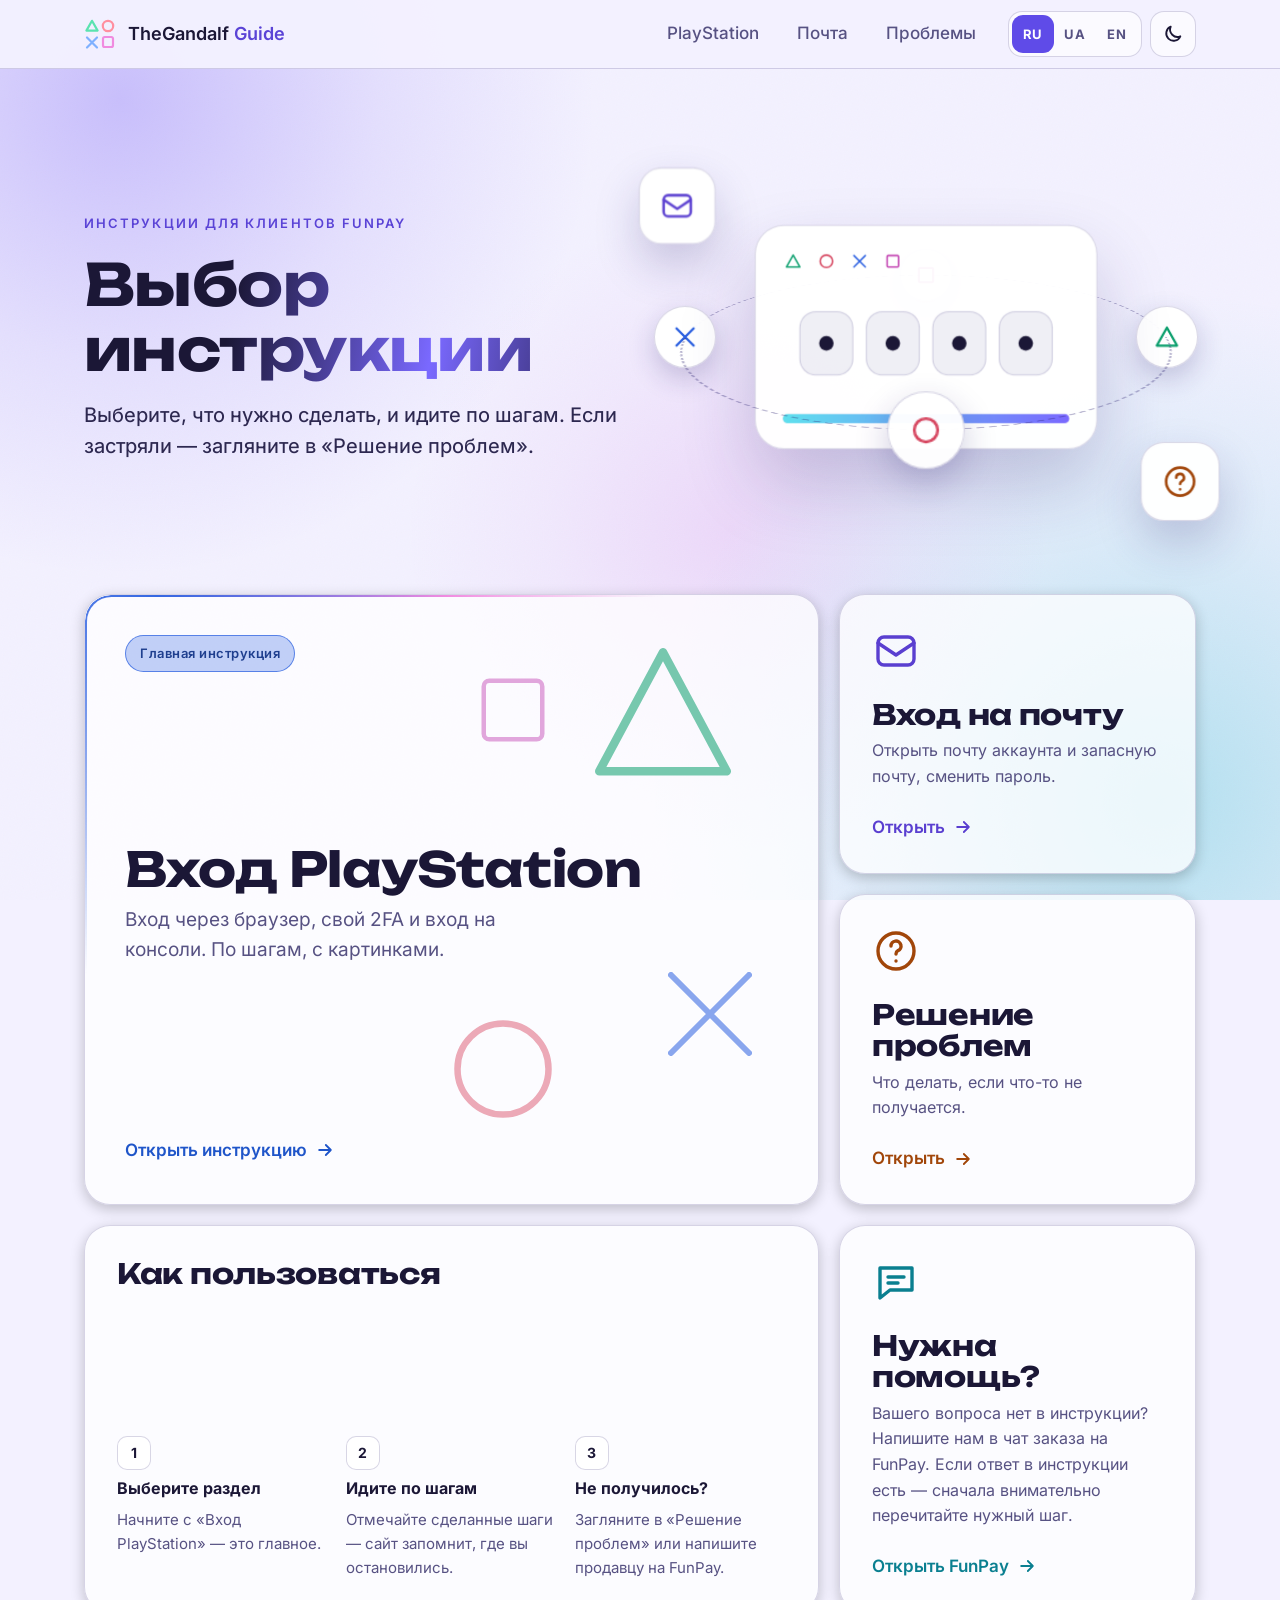
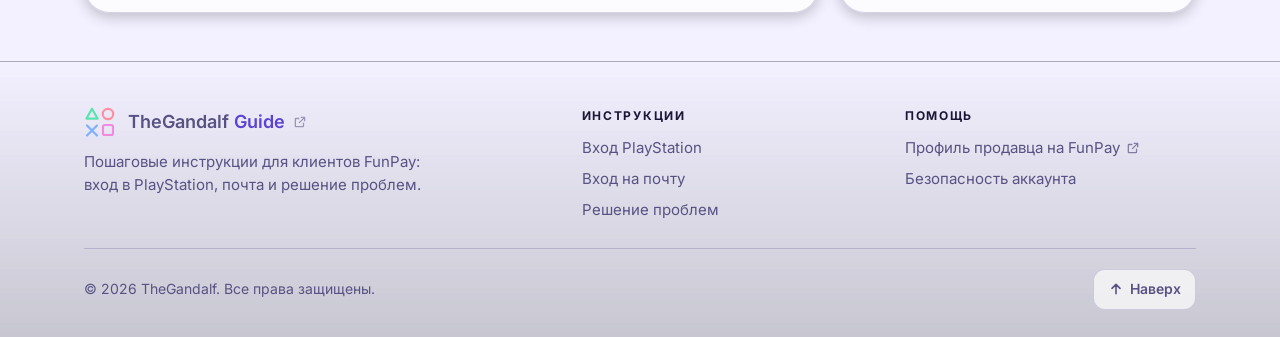
==== commit 9c615dd5: "Updated files" ====
--- a/index.html
+++ b/index.html
@@ -10,8 +10,10 @@
 <link rel="preload" href="assets/fonts/inter-cyrillic.woff2" as="font" type="font/woff2" crossorigin>
 <link rel="preload" href="assets/fonts/inter-latin.woff2" as="font" type="font/woff2" crossorigin>
 <link rel="preload" href="assets/fonts/unbounded-cyrillic.woff2" as="font" type="font/woff2" crossorigin>
-<link rel="stylesheet" href="assets/style.css?v=02fb41fd">
+<link rel="stylesheet" href="assets/css/index.css?v=9ec2806d">
 <script>(function(){var d=document.documentElement;d.classList.add('js');var t=null;try{t=localStorage.getItem('gg:theme')}catch(e){}if(!t){t=(window.matchMedia&&matchMedia('(prefers-color-scheme: light)').matches)?'light':'dark'}d.setAttribute('data-theme',t)})()</script>
+<script type="speculationrules">{"prerender":[{"where":{"and":[{"href_matches":"/*"},{"not":{"href_matches":"*thanks.html*"}},{"not":{"selector_matches":"[target=_blank]"}}]},"eagerness":"moderate"}]}</script>
+<script data-lite>(function(){var d=document.documentElement,n=navigator,c=n.connection||{},l=null;try{l=localStorage.getItem("gg:lite")}catch(e){}if(l===null&&((n.deviceMemory&&n.deviceMemory<=2)||(n.hardwareConcurrency&&n.hardwareConcurrency<=2)||c.saveData||/2g/.test(c.effectiveType||"")))l="1";if(l==="1")d.classList.add("lite")})()</script>
 </head>
 <body class="">
 <a class="skip" href="#main" data-i18n="skip">К содержимому</a>
@@ -53,10 +55,10 @@
 <section class="bento" aria-label="Разделы" data-i18n-attr="aria-label:nav.aria">
 <a class="glass tile c-ps t-ps reveal" href="playstation.html" data-guide="playstation.html" data-total="17" data-pre="prep,terms"><i class="rim" aria-hidden="true"></i>
 <div class="orbit" aria-hidden="true">
-<svg class="o1" viewBox="0 0 40 40"><path d="M20 5 35 33H5Z"/></svg>
-<svg class="o2" viewBox="0 0 40 40"><circle cx="20" cy="20" r="14"/></svg>
-<svg class="o3" viewBox="0 0 40 40"><path d="M7 7 33 33M33 7 7 33"/></svg>
-<svg class="o4" viewBox="0 0 40 40"><rect x="7" y="7" width="26" height="26" rx="2.5"/></svg>
+<i class="o1"><svg viewBox="0 0 40 40"><path d="M20 5 35 33H5Z"/></svg></i>
+<i class="o2"><svg viewBox="0 0 40 40"><circle cx="20" cy="20" r="14"/></svg></i>
+<i class="o3"><svg viewBox="0 0 40 40"><path d="M7 7 33 33M33 7 7 33"/></svg></i>
+<i class="o4"><svg viewBox="0 0 40 40"><rect x="7" y="7" width="26" height="26" rx="2.5"/></svg></i>
 </div>
 <span class="tag" data-i18n="tag.main">Главная инструкция</span>
 <div><h2 data-i18n="ps.name">Вход PlayStation</h2><p data-i18n="ps.desc">Вход через браузер, свой 2FA и вход на консоли. По шагам, с картинками.</p></div>
@@ -92,7 +94,8 @@
 <div class="ft-top"><div class="ft-brand"><a class="brand ft-logo" href="https://funpay.com/users/2218130/" target="_blank" rel="noopener" title="Профиль продавца на FunPay" data-i18n-attr="title:foot.seller"><svg viewBox="0 0 32 32" fill="none" stroke-width="2.2" stroke-linecap="round" stroke-linejoin="round" aria-hidden="true"><path d="M8 2.8 13.6 12.6H2.4Z" stroke="#5be3b0"/><circle cx="24" cy="8" r="5.2" stroke="#ff8fa0"/><path d="M3 19.5 13 29.5M13 19.5 3 29.5" stroke="#7fb0ff"/><rect x="19" y="19" width="10" height="10" rx="1.8" stroke="#f08be0"/></svg><span>TheGandalf <b>Guide</b></span><svg width="18" height="18" viewBox="0 0 24 24" fill="none" stroke="currentColor" stroke-width="2.2" stroke-linecap="round" stroke-linejoin="round" aria-hidden="true"><path d="M14 4h6v6M20 4l-9 9M18 14v5a1 1 0 0 1-1 1H5a1 1 0 0 1-1-1V7a1 1 0 0 1 1-1h5"/></svg></a><p data-i18n-html="foot.about">Пошаговые инструкции для клиентов FunPay: вход в PlayStation, почта и решение проблем.</p></div><nav class="ft-col" aria-label="Инструкции" data-i18n-attr="aria-label:foot.guides"><b data-i18n-html="foot.guides">Инструкции</b><a href="playstation.html"><span data-i18n="ps.name">Вход PlayStation</span></a><a href="email.html"><span data-i18n="mail.name">Вход на почту</span></a><a href="troubleshooting.html"><span data-i18n="faq.name">Решение проблем</span></a></nav><div class="ft-col"><b data-i18n-html="foot.help">Помощь</b><a href="https://funpay.com/users/2218130/" target="_blank" rel="noopener"><span data-i18n="foot.seller">Профиль продавца на FunPay</span><svg width="18" height="18" viewBox="0 0 24 24" fill="none" stroke="currentColor" stroke-width="2.2" stroke-linecap="round" stroke-linejoin="round" aria-hidden="true"><path d="M14 4h6v6M20 4l-9 9M18 14v5a1 1 0 0 1-1 1H5a1 1 0 0 1-1-1V7a1 1 0 0 1 1-1h5"/></svg></a><a href="troubleshooting.html#faq-g-sec"><span data-i18n="foot.sec">Безопасность аккаунта</span></a></div></div>
 <div class="ft-bottom"><span data-i18n-html="foot.copy">© 2026 TheGandalf. Все права защищены.</span><a class="ft-up" href="#main"><svg width="16" height="16" viewBox="0 0 24 24" fill="none" stroke="currentColor" stroke-width="2.4" stroke-linecap="round" stroke-linejoin="round" aria-hidden="true"><path d="M12 19V5M6 11l6-6 6 6"/></svg><span data-i18n="foot.up">Наверх</span></a></div>
 </div></footer>
-<script src="assets/lang/index.js?v=6d2e31a4" defer></script>
-<script src="assets/app.js?v=7420c2f3" defer></script>
+<script data-l10n>window.GG_L10N={"uk":"assets/lang/index.uk.js?v=ba8133b3","en":"assets/lang/index.en.js?v=fdba4448"};(function(){var l=null;try{l=localStorage.getItem("gg:lang")}catch(e){}var u=window.GG_L10N[l];if(u)document.write('<script src="'+u+'" defer><\/script>')})()</script>
+<script src="assets/lang/index.ru.js?v=450df652" defer></script>
+<script src="assets/app.js?v=c285a36e" defer></script>
 </body>
 </html>
--- a/assets/css/index.css
+++ b/assets/css/index.css
@@ -0,0 +1 @@
+@font-face{font-family:"Inter";font-style:normal;font-weight:400 700;font-display:swap;src:url(../fonts/inter-cyrillic.woff2)format("woff2");unicode-range:U+0301,U+0400-045F,U+0490-0491,U+04B0-04B1,U+2116}@font-face{font-family:"Inter";font-style:normal;font-weight:400 700;font-display:swap;src:url(../fonts/inter-latin.woff2)format("woff2");unicode-range:U+0000-00FF,U+0131,U+0152-0153,U+02BB-02BC,U+02C6,U+02DA,U+02DC,U+0304,U+0308,U+0329,U+2000-206F,U+20AC,U+2122,U+2191,U+2193,U+2212,U+2215,U+FEFF,U+FFFD}@font-face{font-family:"Unbounded";font-style:normal;font-weight:500 700;font-display:swap;src:url(../fonts/unbounded-cyrillic.woff2)format("woff2");unicode-range:U+0301,U+0400-045F,U+0490-0491,U+04B0-04B1,U+2116}@font-face{font-family:"Unbounded";font-style:normal;font-weight:500 700;font-display:swap;src:url(../fonts/unbounded-latin.woff2)format("woff2");unicode-range:U+0000-00FF,U+0131,U+0152-0153,U+02BB-02BC,U+02C6,U+02DA,U+02DC,U+0304,U+0308,U+0329,U+2000-206F,U+20AC,U+2122,U+2191,U+2193,U+2212,U+2215,U+FEFF,U+FFFD}:root{color-scheme:dark;--bg:#0b0a1a;--ink:#f3f0ff;--ink2:#d9d3f2;--muted:#bdb6dc;--line:rgba(255,255,255,.14);--glass:rgba(255,255,255,.06);--glass-2:rgba(255,255,255,.1);--hdr:rgba(11,10,26,.62);--pop:#14122c;--inset:rgba(0,0,0,.28);--frame:#15142a;--screen:#06060f;--dashed:rgba(255,255,255,.28);--ph:rgba(255,255,255,.04);--blob:.34;--spot:rgba(255,255,255,.13);--shadow:rgba(0,0,0,.45);--spotc:#ffffff;--ok:#5be3b0;--on-ok:#06241a;--warn:#ffc27a;--cyan:#5fe0ee;--tip-ink:#d6f7fb;--tip-bg:rgba(95,224,238,.09);--tip-bd:rgba(95,224,238,.35);--warn-ink:#ffe7c8;--warn-bg:rgba(255,194,122,.09);--warn-bd:rgba(255,194,122,.4);--tag-ink:#dbe7ff;--sg:#5be3b0;--sr:#ff8fa0;--sb:#7fb0ff;--sp:#f08be0;--sec:#b3a7ff;--sec-btn:#5f4be8;--sec-hover:#7a69ff;--sec-2:#5fe0ee;--sec-rgb:95,75,232;--r:26px;--font:'Inter',system-ui,-apple-system,'Segoe UI',sans-serif;--display:'Unbounded','Inter',system-ui,sans-serif}html[data-theme=light]{color-scheme:light;--bg:#f3f1ff;--ink:#1b1736;--ink2:#2d2850;--muted:#575283;--line:rgba(40,30,110,.18);--glass:rgba(255,255,255,.68);--glass-2:rgba(255,255,255,.96);--hdr:rgba(243,241,255,.78);--pop:#ffffff;--inset:rgba(40,30,110,.07);--frame:#e2defa;--screen:#cfc9f1;--dashed:rgba(40,30,110,.32);--ph:rgba(40,30,110,.05);--blob:.28;--spot:rgba(95,75,232,.12);--shadow:rgba(40,30,110,.22);--spotc:#6a4de0;--ok:#0b7a55;--on-ok:#ffffff;--warn:#9a5a00;--cyan:#0a7f90;--tip-ink:#0b4d57;--tip-bg:rgba(10,159,179,.1);--tip-bd:rgba(10,127,144,.4);--warn-ink:#5c3500;--warn-bg:rgba(200,120,10,.1);--warn-bd:rgba(154,90,0,.4);--tag-ink:#1f3f8f;--sg:#0b9f6d;--sr:#d6455f;--sb:#2a5fe0;--sp:#c13fb0;--sec:#5a43d6;--sec-2:#0a9fb3}*{box-sizing:border-box}html{scroll-behavior:smooth;-webkit-text-size-adjust:100%}body{margin:0;background:var(--bg);color:var(--ink);font-family:var(--font);font-size:17px;line-height:1.6;min-height:100vh;display:flex;flex-direction:column;overflow-x:hidden}img,svg,video{max-width:100%;display:block}a{color:var(--sec);text-underline-offset:3px}a:hover{color:var(--ink)}[hidden]{display:none!important}:focus-visible{outline:3px solid var(--cyan);outline-offset:3px;border-radius:10px}.container{width:100%;max-width:1160px;margin:0 auto;padding:0 24px}.skip{position:absolute;left:16px;top:-60px;background:#fff;color:#000;padding:10px 16px;border-radius:12px;z-index:100;font-weight:600}.skip:focus{top:12px}body.lock{overflow:hidden}.bg{position:fixed;inset:0;z-index:-1;overflow:hidden;background:var(--bg)}.bg i{position:absolute;border-radius:50%;filter:blur(120px);opacity:var(--blob);animation:float 26s ease-in-out infinite alternate}.bg i:nth-child(1){width:560px;height:560px;left:-160px;top:-180px;background:#5b3df5}.bg i:nth-child(2){width:600px;height:600px;right:-180px;bottom:-200px;background:#0fb5c9;animation-delay:-8s}.bg i:nth-child(3){width:380px;height:380px;left:42%;top:38%;background:#c13fd8;opacity:calc(var(--blob)*.5);animation-delay:-15s}@keyframes float{to{transform:translate3d(60px,40px,0) scale(1.1)}}#readbar{position:fixed;left:0;top:0;height:3px;width:100%;background:linear-gradient(90deg,var(--sec-btn),var(--sec-2));transform:scaleX(0);transform-origin:0 50%;z-index:60}.site-header{position:sticky;top:0;z-index:50;background:var(--hdr);backdrop-filter:blur(16px);-webkit-backdrop-filter:blur(16px);border-bottom:1px solid var(--line)}.bar{display:flex;align-items:center;justify-content:space-between;min-height:68px;gap:16px}.brand{display:flex;align-items:center;gap:12px;text-decoration:none;color:var(--ink);font-weight:600;font-size:18px;white-space:nowrap}.brand b{color:var(--sec);font-weight:600}.brand svg{width:32px;height:32px}.nav{display:flex;gap:6px;margin-left:auto}.nav a{text-decoration:none;color:var(--muted);font-weight:500;padding:10px 16px;border-radius:14px;min-height:44px;display:inline-flex;align-items:center;transition:background .2s,color .2s}.nav a:hover{color:var(--ink);background:var(--glass-2)}.nav a[aria-current=page]{color:var(--ink);background:var(--glass-2);box-shadow:inset 0 0 0 1px var(--line)}.tools{display:flex;align-items:center;gap:8px}.lang{display:inline-flex;padding:3px;border-radius:14px;background:var(--glass);border:1px solid var(--line)}.lang button{border:0;background:0 0;color:var(--muted);font:700 13px var(--font);letter-spacing:.04em;min-width:42px;min-height:38px;padding:0 8px;border-radius:11px;cursor:pointer}.lang button:hover{color:var(--ink)}.lang button[aria-pressed=true]{background:var(--sec-btn);color:#fff}.iconbtn{width:46px;height:46px;border-radius:14px;border:1px solid var(--line);background:var(--glass);color:var(--ink);align-items:center;justify-content:center;cursor:pointer;display:inline-flex}.iconbtn:hover{background:var(--glass-2)}.iconbtn svg{width:22px;height:22px}.themebtn .moon{display:none}html[data-theme=light] .themebtn .moon{display:block}html[data-theme=light] .themebtn .sun{display:none}.burger{display:none}.nav-tools{display:none}@media (max-width:780px){.tools .lang{display:none}.burger{display:inline-flex}.nav{display:none;position:absolute;left:16px;right:16px;top:76px;flex-direction:column;padding:10px;border-radius:22px;background:var(--pop);border:1px solid var(--line);box-shadow:0 20px 50px var(--shadow)}.site-header.open .nav{display:flex}.nav a{font-size:18px;min-height:52px}.nav-tools{display:flex;padding:10px 6px 4px}.nav-tools .lang{width:100%}.nav-tools .lang button{flex:1;min-height:46px;font-size:15px}.tools{margin-left:auto}}.glass{position:relative;background:var(--card,var(--glass));border:1px solid var(--line);border-radius:var(--r);backdrop-filter:blur(18px);-webkit-backdrop-filter:blur(18px);overflow:hidden;transition:transform .25s ease,border-color .25s ease,background .25s ease}.glass::before{content:"";position:absolute;inset:0;pointer-events:none;opacity:0;transition:opacity .3s;background:radial-gradient(380px circle at var(--mx,50%) var(--my,0%),var(--spot),transparent 45%)}.glass:hover::before{opacity:1}.glass>*{position:relative;z-index:1}.reveal{opacity:0;transform:translateY(18px);transition:opacity .7s ease var(--d,0ms),transform .7s ease var(--d,0ms)}.reveal.in{opacity:1;transform:none}html:not(.js) .reveal{opacity:1;transform:none}.eyebrow{margin:0;font-size:13px;font-weight:600;letter-spacing:.16em;text-transform:uppercase;color:var(--sec)}h1,h2,h3{font-family:var(--display);font-weight:700;line-height:1.12;margin:0;letter-spacing:-.01em}h1{font-size:clamp(32px,6vw,58px)}h2{font-size:clamp(22px,3vw,30px)}.lead{font-size:clamp(17px,2vw,20px);color:var(--muted);margin:0;max-width:640px}.hero{padding:72px 0 40px;display:flex;flex-direction:column;gap:18px}.btn{display:inline-flex;align-items:center;justify-content:center;gap:10px;min-height:52px;padding:0 26px;border-radius:16px;border:1px solid transparent;background:var(--sec-btn);color:#fff;font:600 16px var(--font);text-decoration:none;cursor:pointer;transition:transform .15s,background .2s,box-shadow .2s;box-shadow:0 10px 30px rgba(var(--sec-rgb),.35)}.btn:hover{background:var(--sec-hover);color:#fff;transform:translateY(-2px)}.btn:active{transform:none}.btn[disabled]{opacity:.4;pointer-events:none}main{flex:1}.hero-home{display:grid;grid-template-columns:minmax(0,1fr) minmax(0,1fr);gap:24px;align-items:center;padding:40px 0 28px}.hero-text{display:flex;flex-direction:column;gap:18px}.pad-wrap{position:relative;width:100%;max-width:540px;aspect-ratio:520/440;justify-self:end}.stage{position:absolute;left:50%;top:50%;width:520px;height:440px;margin:-220px 0 0-260px;transform:scale(var(--k,1));perspective:1100px}.sway{position:absolute;inset:0;transform-style:preserve-3d;animation:sway 10s ease-in-out infinite alternate}.scene{position:absolute;inset:0;transform-style:preserve-3d;transform:rotateX(var(--rx,0deg)) rotateY(var(--ry,0deg));transition:transform .25s ease-out}@keyframes sway{0%{transform:rotateY(-7deg) rotateX(2deg)}to{transform:rotateY(7deg) rotateX(-2deg)}}.halo{position:absolute;left:50%;top:50%;width:440px;height:440px;margin:-220px 0 0-220px;border-radius:50%;background:conic-gradient(from 0deg,#5fe0ee,#7a69ff,#f08be0,#5fe0ee);-webkit-mask:radial-gradient(circle,transparent 61%,#000 64%,#000 66%,transparent 70%);mask:radial-gradient(circle,transparent 61%,#000 64%,#000 66%,transparent 70%);filter:blur(12px);opacity:.34;transform:translateZ(-130px);animation:halo 20s linear infinite}@keyframes halo{to{transform:translateZ(-130px) rotate(360deg)}}.core{position:absolute;left:50%;top:50%;width:380px;height:280px;margin:-140px 0 0-190px;border-radius:50%;background:rgba(122,105,255,.38);filter:blur(64px);transform:translateZ(-90px)}html[data-theme=light] .halo{opacity:.5}html[data-theme=light] .core{background:rgba(122,105,255,.28)}.panel{position:absolute;left:50%;top:50%;width:330px;height:216px;margin:-108px 0 0-165px;border-radius:28px;background:var(--glass-2);border:1px solid var(--line);box-shadow:0 34px 70px var(--shadow),inset 0 1px 0 rgba(255,255,255,.25)}.panel::before{content:"";position:absolute;inset:-2px;border-radius:30px;border:2px solid var(--ok);opacity:0;animation:pg 9s ease-in-out infinite}@keyframes pg{0%,50%{opacity:0}56%{opacity:.9}70%,88%{opacity:.35}94%,to{opacity:0}}.pc{position:absolute;inset:0;padding:24px 26px;display:flex;flex-direction:column;justify-content:space-between;animation:pcdim 9s ease-in-out infinite}@keyframes pcdim{0%,48%{opacity:1}56%,88%{opacity:.12}95%,to{opacity:1}}.prow{display:flex;gap:12px}.mi svg{width:20px;height:20px}.digits{display:flex;gap:12px;justify-content:center}.d{width:52px;height:62px;border-radius:16px;background:var(--inset);border:1px solid var(--line);display:flex;align-items:center;justify-content:center}.d::after{content:"";width:14px;height:14px;border-radius:50%;background:var(--ink);opacity:1}.d1::after{animation:dg1 9s ease-in-out infinite}.d2::after{animation:dg2 9s ease-in-out infinite}.d3::after{animation:dg3 9s ease-in-out infinite}.d4::after{animation:dg4 9s ease-in-out infinite}@keyframes dg1{0%,5%{opacity:0;transform:scale(.3)}8%,90%{opacity:1;transform:scale(1)}94%,to{opacity:0;transform:scale(.3)}}@keyframes dg2{0%,12%{opacity:0;transform:scale(.3)}15%,90%{opacity:1;transform:scale(1)}94%,to{opacity:0;transform:scale(.3)}}@keyframes dg3{0%,19%{opacity:0;transform:scale(.3)}22%,90%{opacity:1;transform:scale(1)}94%,to{opacity:0;transform:scale(.3)}}@keyframes dg4{0%,26%{opacity:0;transform:scale(.3)}29%,90%{opacity:1;transform:scale(1)}94%,to{opacity:0;transform:scale(.3)}}.ptrack{height:9px;border-radius:99px;background:var(--line);overflow:hidden}.pfill{height:100%;border-radius:99px;background:linear-gradient(90deg,#5fe0ee,#7a69ff);transform-origin:left;transform:scaleX(1);animation:pf 9s ease-in-out infinite}@keyframes pf{0%,28%{transform:scaleX(0);opacity:1}44%,90%{transform:scaleX(1);opacity:1}95%{transform:scaleX(1);opacity:0}95.1%,99%{transform:scaleX(0);opacity:0}to{transform:scaleX(0);opacity:1}}.pok{position:absolute;inset:0;display:flex;align-items:center;justify-content:center;opacity:0;animation:pok 9s ease-in-out infinite}.pok svg{width:104px;height:104px;fill:none;stroke:var(--ok);stroke-width:4.5;stroke-linecap:round;stroke-linejoin:round}.pok .rc{stroke-dasharray:189;stroke-dashoffset:0;animation:rc 9s ease-in-out infinite}.pok .chk{stroke-dasharray:50;stroke-dashoffset:0;animation:ck 9s ease-in-out infinite}@keyframes pok{0%,49%{opacity:0;transform:scale(.7)}54%{opacity:1;transform:scale(1.06)}57%,88%{opacity:1;transform:scale(1)}94%,to{opacity:0;transform:scale(.92)}}@keyframes rc{0%,50%{stroke-dashoffset:189}60%,90%{stroke-dashoffset:0}95%,to{stroke-dashoffset:189}}@keyframes ck{0%,57%{stroke-dashoffset:50}65%,90%{stroke-dashoffset:0}95%,to{stroke-dashoffset:50}}.ring{position:absolute;left:50%;top:50%;width:0;height:0;transform-style:preserve-3d;transform:rotateX(72deg)}.ringline{position:absolute;left:-232px;top:-232px;width:464px;height:464px;border-radius:50%;border:2px dashed var(--dashed)}.orb{position:absolute;left:0;top:0;width:0;height:0;transform-style:preserve-3d;animation:orb 24s linear infinite}@keyframes orb{0%{transform:rotateZ(var(--a)) translateX(232px)}to{transform:rotateZ(calc(var(--a) + 360deg)) translateX(232px)}}.sym{position:absolute;left:-30px;top:-30px;width:60px;height:60px;border-radius:50%;background:var(--glass-2);border:1px solid var(--line);display:flex;align-items:center;justify-content:center;box-shadow:0 10px 26px var(--shadow);animation:face 24s linear infinite}.sym svg{width:30px;height:30px}@keyframes face{0%{transform:rotateZ(calc(var(--a)*-1)) rotateX(-72deg)}to{transform:rotateZ(calc(var(--a)*-1 - 360deg)) rotateX(-72deg)}}.fcard{position:absolute;width:68px;height:68px;border-radius:20px;background:var(--glass-2);border:1px solid var(--line);display:flex;align-items:center;justify-content:center;box-shadow:0 18px 40px var(--shadow);transform:translateZ(var(--z));animation:fl 6s ease-in-out infinite}.fcard svg{width:32px;height:32px;color:var(--sec)}.f1{left:6px;top:70px;--z:90px}.f2{right:8px;bottom:62px;--z:120px;animation-delay:-3s}@keyframes fl{50%{transform:translateZ(var(--z)) translateY(-14px)}}.pt{position:absolute;width:5px;height:5px;border-radius:50%;background:var(--cyan);opacity:0;transform:translateZ(var(--z));animation:tw 4.5s ease-in-out infinite;animation-delay:var(--d)}@keyframes tw{50%{opacity:.9}}@media (max-width:900px){.hero-home{grid-template-columns:1fr;padding-top:28px}.pad-wrap{justify-self:center;max-width:460px}}.bento{display:grid;grid-template-columns:repeat(3,minmax(0,1fr));grid-auto-rows:minmax(200px,auto);gap:20px;padding-bottom:48px}.tile{padding:32px;display:flex;flex-direction:column;justify-content:space-between;gap:24px;text-decoration:none;color:var(--ink)}a.tile:hover{transform:perspective(900px) translateY(-5px) rotateX(var(--tx,0deg)) rotateY(var(--ty,0deg));border-color:rgba(var(--sec-rgb),.8);background:var(--glass-2);color:var(--ink)}.tile h2,.tile h3{font-size:clamp(22px,2.4vw,28px)}.tile p{margin:8px 0 0;color:var(--muted);font-size:16px}.tile .go{display:inline-flex;align-items:center;gap:8px;color:var(--sec);font-weight:600;transition:gap .2s}a.tile:hover .go{gap:14px}.t-ps{grid-column:span 2;grid-row:span 2;padding:40px}.t-ps h2{font-size:clamp(30px,4.4vw,48px)}.t-ps p{font-size:19px;max-width:440px}.t-how{grid-column:span 2}.icon-lg{width:48px;height:48px}.tile .icon-lg{color:var(--sec)}.how{display:grid;grid-template-columns:repeat(3,minmax(0,1fr));gap:18px;margin:0;padding:0;list-style:none;counter-reset:s}.how li{counter-increment:s;display:flex;flex-direction:column;gap:6px;font-size:15px;color:var(--muted)}.how li::before{content:counter(s);width:32px;height:32px;border-radius:10px;background:var(--glass-2);border:1px solid var(--line);display:flex;align-items:center;justify-content:center;font-weight:700;color:var(--ink);font-size:14px}.how b{color:var(--ink);font-size:16px}.c-ps{--sec:#8fb8ff;--sec-rgb:42,95,224}.c-mail{--sec:#c4b8ff;--sec-rgb:106,77,224}.c-faq{--sec:#ffc27a;--sec-rgb:200,110,20}.c-help{--sec:#5fe0ee;--sec-rgb:15,150,170}html[data-theme=light] .c-ps{--sec:#1f55c9}html[data-theme=light] .c-mail{--sec:#5a3fd0}html[data-theme=light] .c-faq{--sec:#a1460a}html[data-theme=light] .c-help{--sec:#0a7f90}.tile::after{content:"";position:absolute;right:-70px;top:-70px;width:240px;height:240px;border-radius:50%;background:rgba(var(--sec-rgb),.5);filter:blur(60px);opacity:.5;pointer-events:none;transition:opacity .3s;z-index:0}html[data-theme=light] .tile::after{opacity:.32}a.tile:hover::after{opacity:.95}.t-ps::after{right:-90px;top:auto;bottom:-110px;width:420px;height:420px}.tag{align-self:flex-start;padding:7px 14px;border-radius:99px;background:rgba(var(--sec-rgb),.28);border:1px solid rgba(var(--sec-rgb),.7);font-size:13px;font-weight:600;color:var(--tag-ink);letter-spacing:.04em}.orbit{position:absolute;inset:0;pointer-events:none;z-index:0}.orbit svg{position:absolute;fill:none;stroke-width:2;stroke-linecap:round;stroke-linejoin:round;animation:drift 9s ease-in-out infinite alternate}.orbit .o1{right:70px;top:36px;width:170px;height:170px;stroke:var(--sg);opacity:.55}.orbit .o2{right:250px;bottom:70px;width:130px;height:130px;stroke:var(--sr);opacity:.45;animation-delay:-3s}.orbit .o3{right:48px;bottom:130px;width:120px;height:120px;stroke:var(--sb);opacity:.55;animation-delay:-6s}.orbit .o4{right:260px;top:70px;width:90px;height:90px;stroke:var(--sp);opacity:.45;animation-delay:-1.5s}@keyframes drift{to{transform:translate3d(0,-22px,0) rotate(14deg)}}.mini{display:flex;align-items:center;gap:12px;font-size:14px;color:var(--muted);font-weight:500}.mini .track{flex:1}.mini span{white-space:nowrap}@media (max-width:900px){.bento{grid-template-columns:repeat(2,minmax(0,1fr))}.t-ps{grid-row:span 1;min-height:340px}.orbit svg{opacity:.28!important}.orbit .o1{right:20px}.orbit .o3{right:10px}.orbit .o2{right:140px}.orbit .o4{right:150px}}@media (max-width:620px){.orbit .o2,.orbit .o4{display:none}.orbit .o1{width:104px;height:104px;right:16px;top:20px}.orbit .o3{width:76px;height:76px;right:120px;top:46px;bottom:auto}.bento{grid-template-columns:1fr}.t-ps,.t-how{grid-column:auto}.how{grid-template-columns:1fr}.hero{padding-top:44px}.tile,.t-ps{padding:26px}}html[data-theme=light] body.s-ps{--sec:#1f55c9;--sec-2:#0a9fb3}html[data-theme=light] body.s-mail{--sec:#5a3fd0;--sec-2:#c23fb0}html[data-theme=light] body.s-faq{--sec:#a1460a;--sec-2:#d6456a}.guide{display:grid;grid-template-columns:290px minmax(0,1fr);gap:28px;align-items:start;padding-bottom:110px}.side{position:sticky;top:92px;padding:22px;display:flex;flex-direction:column;gap:20px}.track{height:8px;border-radius:99px;background:var(--line);overflow:hidden}.fill{height:100%;width:0;border-radius:99px;background:linear-gradient(90deg,var(--sec-btn),var(--sec-2));transition:width .5s ease}.steplist{list-style:none;margin:0;padding:0;display:flex;flex-direction:column;gap:4px}.steplist a{display:flex;align-items:center;gap:12px;padding:10px 12px;border-radius:14px;color:var(--muted);text-decoration:none;font-size:15px;line-height:1.3;min-height:48px;transition:background .2s,color .2s}.steplist a:hover{background:var(--glass-2);color:var(--ink)}.steplist a.current{background:var(--glass-2);color:var(--ink);box-shadow:inset 0 0 0 1px var(--line)}.toolbar{display:flex;align-items:center;justify-content:space-between;gap:12px;flex-wrap:wrap;scroll-margin-top:92px}.seg button[aria-pressed=true]{background:var(--sec-btn);color:#fff}.step{padding:32px;display:flex;flex-direction:column;gap:20px;scroll-margin-top:92px}.step.current{border-color:rgba(var(--sec-rgb),.7)}.step .lead{max-width:none;color:var(--ink2)}.shot{margin:0}.shot figcaption{margin-top:10px;font-size:14px;color:var(--muted);text-align:center}.frame{background:var(--frame);border:1px solid var(--line);box-shadow:0 18px 50px var(--shadow)}.screen{position:relative;overflow:hidden;background:var(--screen)}.screen img,.screen video{width:100%;height:100%;object-fit:cover;display:block;border:0;border-radius:0}.screen img{cursor:zoom-in}.hl{position:absolute;border:2px solid var(--sec-2);border-radius:10px;z-index:2;pointer-events:none}.pin{position:absolute;z-index:3;width:30px;height:30px;margin:-15px 0 0-15px;border-radius:50%;background:var(--sec-btn);color:#fff;border:2px solid #fff;display:flex;align-items:center;justify-content:center;font:700 14px var(--font);animation:ping 2s ease-out infinite}@keyframes ping{0%{box-shadow:0 0 0 0 rgba(255,255,255,.55)}to{box-shadow:0 0 0 16px transparent}}.step-nav{display:flex;align-items:center;justify-content:space-between;gap:12px;flex-wrap:wrap;padding-top:8px;border-top:1px solid var(--line)}html:not(.js) .step-nav,html:not(.js) .toolbar,html:not(.js) .fab{display:none}.mark{display:inline-flex;align-items:center;gap:10px;min-height:48px;padding:0 18px;border-radius:14px;border:1px solid var(--line);background:0 0;color:var(--muted);font:600 15px var(--font);cursor:pointer}.mark:hover{color:var(--ink);background:var(--glass)}.mark .on{display:none}.mark[aria-pressed=true]{border-color:var(--ok);color:var(--ok)}.mark[aria-pressed=true] .on{display:inline}.mark[aria-pressed=true] .off{display:none}.js .guide.single .step:not(.current){display:none}.finish{padding:36px;display:flex;flex-direction:column;gap:16px;align-items:flex-start;background:rgba(91,227,176,.1);border-color:rgba(91,227,176,.4)}@media (max-width:940px){.guide{grid-template-columns:1fr}.side{position:static;padding:18px}.steplist{flex-direction:row;overflow-x:auto;gap:8px;padding-bottom:6px;scroll-snap-type:x proximity}.steplist a{white-space:nowrap;scroll-snap-align:start;border:1px solid var(--line)}.side>.btn{display:none}.step{padding:24px}}@media (max-width:620px){.step-nav{display:grid;grid-template-columns:1fr 1fr;gap:10px}.step-nav [data-next]{grid-column:1/-1;order:-1;width:100%}.step-nav .mark{width:100%;justify-content:center;padding:0 10px}}.fab{position:fixed;right:20px;bottom:calc(20px + env(safe-area-inset-bottom));z-index:55;display:inline-flex;align-items:center;gap:10px;min-height:56px;padding:0 22px;border-radius:99px;border:0;background:var(--sec-btn);color:#fff;font:700 16px var(--font);box-shadow:0 14px 34px rgba(var(--sec-rgb),.5);cursor:pointer;transition:transform .15s,background .2s}.fab:hover{background:var(--sec-hover);transform:translateY(-2px)}.fab svg{width:22px;height:22px}.sheet{width:min(580px,100%);max-height:calc(100vh - 40px);overflow:auto;padding:28px;display:flex;flex-direction:column;gap:16px;background:var(--pop);border:1px solid var(--line);border-radius:var(--r);box-shadow:0 30px 80px rgba(0,0,0,.5);animation:up .28s ease-out}@keyframes up{0%{transform:translateY(24px);opacity:0}}.sheet .lead{font-size:16px}.causes{margin:0;padding:0;list-style:none;display:flex;flex-direction:column;gap:10px;counter-reset:c}.causes li{counter-increment:c;display:flex;gap:14px;align-items:flex-start;padding:14px 16px;border-radius:16px;background:var(--glass);border:1px solid var(--line);color:var(--ink2);font-size:16px}.causes li::before{content:counter(c);flex:none;width:28px;height:28px;border-radius:9px;background:var(--sec-btn);color:#fff;display:flex;align-items:center;justify-content:center;font-weight:700;font-size:14px}@media (max-width:620px){.sheet{border-radius:var(--r) var(--r)0 0;max-height:88vh;padding:24px 20px calc(24px + env(safe-area-inset-bottom))}.fab{right:16px;left:16px;justify-content:center}}.search{display:flex;align-items:center;gap:12px;padding:0 20px;min-height:60px;border-radius:20px;background:var(--glass);border:1px solid var(--line);flex:1;min-width:240px}.search svg{width:22px;height:22px;color:var(--muted);flex:none}.search input{flex:1;min-width:0;background:0 0;border:0;color:var(--ink);font:500 17px var(--font);min-height:56px}.search input::placeholder{color:var(--muted)}.search input:focus{outline:0}.search:focus-within{border-color:var(--cyan);box-shadow:0 0 0 3px rgba(95,224,238,.25)}.faq{display:flex;flex-direction:column;gap:12px}.faq details{padding:0}.faq summary{list-style:none;cursor:pointer;display:flex;align-items:center;justify-content:space-between;gap:16px;padding:20px 24px;min-height:64px;font-weight:600;font-size:18px}.faq summary::-webkit-details-marker{display:none}.faq summary svg{flex:none;width:22px;height:22px;transition:transform .25s;color:var(--sec)}.faq details[open] summary svg{transform:rotate(180deg)}.faq details[open]{background:var(--glass-2)}.faq .ans{padding:0 24px 24px;color:var(--ink2);display:flex;flex-direction:column;gap:14px}.faq .ans p{margin:0}.footer{border-top:1px solid var(--line);padding:28px 0 36px;color:var(--muted);font-size:14px;background:var(--hdr)}.footer .container{display:flex;justify-content:space-between;gap:16px;flex-wrap:wrap}.footer a{color:var(--muted)}.footer a:hover{color:var(--ink)}.lb{position:fixed;inset:0;z-index:90;background:rgba(5,4,14,.9);display:flex;align-items:center;justify-content:center;padding:24px;cursor:zoom-out}.lb img{max-height:100%;max-width:100%;border-radius:16px}@media (prefers-reduced-motion:reduce){*,::before,::after{animation:none!important;transition:none!important;scroll-behavior:auto!important}.reveal{opacity:1;transform:none}}@property --ang{syntax:"<angle>";inherits:false;initial-value:0deg}@keyframes ang{to{--ang:360deg}}.rim{position:absolute;inset:0;border-radius:inherit;padding:1.5px;pointer-events:none;z-index:2;opacity:.9;background:conic-gradient(from var(--ang),transparent 0 62%,rgba(var(--sec-rgb),.95) 78%,#f08be0 90%,transparent 100%);-webkit-mask:linear-gradient(#000 0 0) content-box,linear-gradient(#000 0 0);-webkit-mask-composite:xor;mask:linear-gradient(#000 0 0) content-box exclude,linear-gradient(#000 0 0);animation:ang 7s linear infinite}.hero-text h1{background:linear-gradient(100deg,var(--ink) 35%,#a99bff 50%,var(--ink) 65%);background-size:250% 100%;-webkit-background-clip:text;background-clip:text;-webkit-text-fill-color:transparent;color:transparent;animation:shine 8s ease-in-out infinite}@keyframes shine{0%,to{background-position:100%0}50%{background-position:0 0}}html[data-theme=light] .hero-text h1{background-image:linear-gradient(100deg,var(--ink) 35%,#7a69ff 50%,var(--ink) 65%)}.glass,.tile{will-change:transform}@view-transition{navigation:none}::view-transition-old(root){animation:vt-out .22s ease both}::view-transition-new(root){animation:vt-in .32s ease both}@keyframes vt-out{to{opacity:0;transform:translateY(-6px)}}@keyframes vt-in{0%{opacity:0;transform:translateY(8px)}}.t-ps .rim{opacity:1}@media (prefers-reduced-motion:reduce){.rim{animation:none}.hero-text h1{animation:none;-webkit-text-fill-color:currentColor;background:0 0;color:var(--ink)}}.halo{display:none}.core{opacity:.35}.ui{display:inline-block;padding:0 9px;border-radius:8px;background:var(--inset);border:1px solid var(--line);font-weight:600;font-size:.92em;line-height:1.6;color:var(--ink);white-space:nowrap}.lead .ui{white-space:normal}.frame.web{padding:8px;border-radius:18px;width:100%;max-width:calc(var(--w,100%) + 18px);margin:0 auto}.frame.web .screen{border-radius:11px;background:#fff}.frame.web .screen img{height:auto;object-fit:contain}.tabs{display:flex;flex-direction:column;gap:18px}.seg button[aria-selected=true]{background:var(--sec-btn);color:#fff}.tabpanel{display:flex;flex-direction:column;gap:18px}.terms{display:grid;grid-template-columns:repeat(2,minmax(0,1fr));gap:16px}.store{display:flex;flex-direction:column;align-items:center;gap:14px;padding:20px;border-radius:20px;background:var(--inset);border:1px solid var(--line);text-align:center}.store .shot{width:min(100%,220px)}.faq-sec{display:flex;flex-direction:column;gap:12px}.faq-sec+.faq-sec{margin-top:18px}.faq summary b{color:var(--sec)}.faq .ans .btn{align-self:flex-start}.faq .ans .shot{max-width:420px}@media (max-width:760px){.terms{grid-template-columns:1fr}}.steplist{gap:2px}.steplist .st{position:relative}.steplist .st::before{content:"";position:absolute;left:26px;top:0;bottom:0;width:2px;background:var(--line);z-index:0}.steplist .st:first-child::before,.steplist .phase+.st::before{top:50%}.steplist .st:last-child::before,.steplist .st:has(+.phase)::before{bottom:50%}.steplist .st:has(a.done)::before{background:linear-gradient(var(--ok),var(--ok))}.steplist .phase{padding:14px 12px 6px;font-size:12px;font-weight:700;letter-spacing:.14em;text-transform:uppercase;color:var(--sec)}.steplist .phase:first-child{padding-top:2px}.step .eyebrow{display:flex;flex-wrap:wrap;gap:6px;align-items:center}.step .eyebrow .ph{color:var(--muted)}.step-nav{display:flex;align-items:center;justify-content:space-between;gap:12px}.step-nav .back{gap:8px;color:var(--muted)}.step-nav .back:hover{color:var(--ink)}.btn.next{min-height:60px;padding:10px 22px 10px 26px;gap:16px;text-align:left;margin-left:auto;max-width:100%}.btn.next .nx{display:flex;flex-direction:column;line-height:1.25;min-width:0}.btn.next b{font-weight:700;font-size:16px}.btn.next svg{flex:none;transition:transform .2s}.btn.next:hover svg{transform:translateX(4px)}.step.done .btn.next{background:var(--sec-btn)}.hl{border:3px solid #ffcf4a;border-radius:9px;box-shadow:0 0 0 4px rgba(255,207,74,.28),0 0 22px rgba(255,207,74,.55);animation:hlpulse 1.8s ease-in-out infinite}@keyframes hlpulse{50%{box-shadow:0 0 0 7px rgba(255,207,74,.12),0 0 30px rgba(255,207,74,.7)}}.pin{background:#ffcf4a;color:#1b1400;border-color:#fff;pointer-events:none;width:26px;height:26px;margin:-13px 0 0-13px;font-size:13px}@media (prefers-reduced-motion:reduce){.hl{animation:none}}@media (max-width:940px){.steplist .phase,.steplist .st::before{display:none}}@media (max-width:620px){.step-nav{display:flex;flex-direction:column-reverse;align-items:stretch}.step-nav>span:empty{display:none}.btn.next{width:100%;justify-content:space-between;margin:0}.step-nav .back{align-self:flex-start;min-height:40px}}.btn svg{flex:none}.step{gap:22px}.shot figcaption{margin-top:8px}@media (max-width:940px){.guide{gap:16px}}.btn.copied{background:var(--ok);border-color:var(--ok);color:var(--on-ok)}.lb{flex-direction:column;animation:lbin .18s ease-out}@keyframes lbin{0%{opacity:0}}.lb-fig{margin:0;display:flex;flex-direction:column;align-items:center;gap:14px;max-width:min(1400px,100%);animation:lbzoom .22s ease-out}@keyframes lbzoom{0%{transform:scale(.96)}}.lb-screen{position:relative;border-radius:14px;overflow:hidden;background:#fff;box-shadow:0 30px 80px rgba(0,0,0,.6)}.lb .lb-screen img{display:block;max-width:100%;max-height:calc(100vh - 120px);width:auto;height:auto;border-radius:0;cursor:zoom-out}.lb-fig figcaption{color:#e9e6ff;font-size:15px;text-align:center}.lb-x{position:absolute;top:16px;right:16px;background:rgba(255,255,255,.12);border-color:rgba(255,255,255,.25);color:#fff}@media (prefers-reduced-motion:reduce){.lb,.lb-fig{animation:none}}.lb{background:rgba(5,4,14,.94);backdrop-filter:blur(8px);-webkit-backdrop-filter:blur(8px)}.tabbar button[aria-selected=true] small{opacity:.9}.steplist .phase{padding:0;margin:12px 0 4px}.steplist .phase:first-child{margin-top:0}.steplist .phase a{display:flex;align-items:center;gap:10px;min-height:40px;padding:8px 12px;border-radius:12px;background:rgba(var(--sec-rgb),.12);border:1px solid rgba(var(--sec-rgb),.3);color:var(--sec);text-decoration:none;font-size:12px;font-weight:700;letter-spacing:.1em;text-transform:uppercase}.steplist .phase a:hover{background:rgba(var(--sec-rgb),.2);color:var(--ink)}.steplist .phase+.st::before{top:50%}.step .tabs{gap:20px}.linkbtn-step{width:40px;height:40px;border-radius:12px;background:0 0;color:var(--muted)}.linkbtn-step:hover{color:var(--ink)}.linkbtn-step svg{width:18px;height:18px}.linkbtn-step.copied{border-color:var(--ok);color:var(--ok)}.flash{animation:flash 2s ease-out}@keyframes flash{0%,30%{box-shadow:0 0 0 3px var(--sec-2),0 0 40px rgba(95,224,238,.45);border-color:var(--sec-2)}to{box-shadow:0 0 0 0 transparent}}@media (prefers-reduced-motion:reduce){.flash{animation:none;outline:3px solid var(--sec-2)}}.toast{position:fixed;left:50%;bottom:calc(92px + env(safe-area-inset-bottom));z-index:95;transform:translate(-50%,20px);opacity:0;pointer-events:none;max-width:calc(100% - 32px);padding:12px 18px 12px 44px;border-radius:14px;background:var(--pop);color:var(--ink);border:1px solid var(--ok);box-shadow:0 18px 40px var(--shadow);font-weight:600;font-size:15px;transition:opacity .2s,transform .2s}.toast::before{content:"";position:absolute;left:16px;top:50%;width:16px;height:9px;margin-top:-7px;border-left:3px solid var(--ok);border-bottom:3px solid var(--ok);transform:rotate(-45deg)}.toast.bad{border-color:var(--warn)}.toast.bad::before{border-color:var(--warn)}.toast.show{opacity:1;transform:translate(-50%,0)}html[data-theme=light] .bk-card .eyebrow{color:#9a5a00}html[data-theme=light] .bk-ico{color:#9a5a00}.path{display:flex;flex-wrap:wrap;align-items:center;gap:4px 6px;margin-top:8px}.path .ui{white-space:normal}.path .arr{color:var(--muted);font-weight:700}.msg{border-radius:20px;border:1px solid var(--line);background:var(--inset);overflow:hidden;box-shadow:0 16px 40px var(--shadow)}html[data-theme=light] .msg-badge{background:rgba(40,30,110,.1)}.orig[open] summary svg{transform:rotate(180deg)}html[data-theme=light] .mk-n,html[data-theme=light] .mk i{color:#fff}.fj-n{min-width:24px;height:24px;padding:0 6px;border-radius:99px;display:inline-flex;align-items:center;justify-content:center;font-size:12px;font-weight:700;background:rgba(var(--sec-rgb),.18);color:var(--sec)}.faq-sec{scroll-margin-top:92px}.faq-sec+.faq-sec{margin-top:26px}.faq .ans .ui{white-space:normal}.faq-search{display:flex;flex-direction:column;gap:10px;max-width:760px;margin-top:6px}.faq-count{font-weight:600;color:var(--sec)}.pop-tile{display:flex;flex-direction:column;gap:14px;padding:18px;min-height:132px;text-decoration:none;color:var(--ink);transition:transform .2s,border-color .2s,background .2s}.pop-tile:hover{transform:translateY(-3px);border-color:rgba(var(--sec-rgb),.7);background:var(--glass-2);color:var(--ink)}.pop-tile>svg{align-self:flex-end;color:var(--sec);transition:transform .2s}.pop-tile:hover>svg{transform:translateX(4px)}.faq-nav{position:sticky;top:92px;padding:18px;display:flex;flex-direction:column;gap:10px}.faq-nav .eyebrow{padding:0 8px}.faq-nav ul{list-style:none;margin:0;padding:0;display:flex;flex-direction:column;gap:4px}.faq-nav a{display:flex;align-items:center;gap:10px;min-height:46px;padding:8px 10px;border-radius:14px;color:var(--muted);text-decoration:none;font-size:15px;font-weight:500;line-height:1.25;transition:background .2s,color .2s,opacity .2s}.faq-nav a:hover{background:var(--glass-2);color:var(--ink)}.faq-nav a.current{background:var(--glass-2);color:var(--ink);box-shadow:inset 0 0 0 1px var(--line)}.faq-nav a.off{opacity:.4}.faq{gap:22px}.faq-sec{padding:0;gap:0;overflow:hidden}.faq-sec+.faq-sec{margin-top:0}.fs-n{flex:none;min-width:34px;height:34px;padding:0 10px;border-radius:99px;display:flex;align-items:center;justify-content:center;font-weight:700;font-size:14px;color:var(--sec);background:rgba(var(--sec-rgb),.14);border:1px solid rgba(var(--sec-rgb),.35)}.faq .fq{position:relative;border-top:1px solid var(--line);background:0 0;transition:background .2s}.faq .fq:first-child{border-top:0}.faq .fq::before{content:"";position:absolute;left:0;top:0;bottom:0;width:3px;background:linear-gradient(var(--sec-btn),var(--sec-2));opacity:0;transition:opacity .2s}.faq .fq[open]{background:var(--glass-2)}.faq .fq[open]::before{opacity:1}.faq .fq summary{padding:18px 20px 18px 24px;min-height:62px;font-size:17px;font-weight:600;gap:16px}.faq .fq summary:hover{background:var(--glass)}.fq-q{flex:1;min-width:0}.fq-q mark{background:rgba(255,207,74,.35);color:inherit;border-radius:4px;padding:0 2px}.faq .fq[open] summary .fq-chev svg{transform:rotate(180deg)}.faq .fq[open] .fq-chev{background:rgba(var(--sec-rgb),.18);border-color:rgba(var(--sec-rgb),.45)}.faq .fq .ans{padding:0 24px 22px}.faq .fq.flash{animation:none;background:rgba(95,224,238,.1)}@media (max-width:940px){.faq-nav{top:69px;z-index:30;padding:8px;border-radius:18px;background:var(--pop)}.faq-nav .eyebrow{display:none}.faq-nav ul{flex-direction:row;overflow-x:auto;scrollbar-width:none;gap:6px}.faq-nav ul::-webkit-scrollbar{display:none}.faq-nav a{white-space:nowrap;min-height:42px;padding:6px 10px 6px 6px;font-size:14px}}@media (max-width:620px){.pop-tile{min-height:0;padding:14px;gap:10px}.faq .fq summary{padding:14px 14px 14px 18px;font-size:16px}.faq .fq .ans{padding:0 16px 18px 18px}}@media (max-width:940px){.faq-sec{scroll-margin-top:140px}.faq .fq{scroll-margin-top:140px}}@media (min-width:941px) and (max-width:1120px){.guide{grid-template-columns:250px minmax(0,1fr);gap:22px}.side{padding:16px}.steplist a{font-size:14px;padding:8px 10px}.step h2{font-size:clamp(22px,2.6vw,27px)}.step{padding:26px}}@media (max-width:940px){.mbar-main{flex:1;min-width:0;display:grid;grid-template-columns:auto minmax(0,1fr) auto;align-items:center;gap:4px 12px;padding:10px 14px 12px;border-radius:18px;border:1px solid var(--line);background:var(--pop);color:var(--ink);font:inherit;text-align:left;cursor:pointer;box-shadow:0 10px 30px var(--shadow)}.mbar-main .track{grid-column:1/-1;height:5px;display:block}.mbar-main .fill{display:block}.mbar-main[aria-expanded=true]{border-color:rgba(var(--sec-rgb),.7)}.fab{display:none}.guide>.side{display:none}.guide.nav-open>.side{display:flex;position:fixed;left:0;right:0;bottom:0;top:auto;z-index:85;max-height:82vh;overflow:auto;overscroll-behavior:contain;border-radius:26px 26px 0 0;padding:10px 18px calc(18px + env(safe-area-inset-bottom));background:var(--pop);border-bottom:0;animation:sheetup .25s ease-out;gap:14px}.guide.nav-open>.side-back{display:block;position:fixed;inset:0;z-index:84;background:rgba(5,4,14,.6);backdrop-filter:blur(3px);animation:fadein .2s}@keyframes sheetup{0%{transform:translateY(40px);opacity:0}}@keyframes fadein{0%{opacity:0}}.side-x{width:40px;height:40px}.guide.nav-open .steplist{flex-direction:column;overflow:visible;gap:2px;padding:0}.guide.nav-open .steplist a{white-space:normal;border:0;font-size:16px}.guide.nav-open .steplist .phase,.guide.nav-open .steplist .st::before{display:block}.guide.nav-open .steplist .phase a{display:flex}}@media (max-width:620px){.container{padding:0 16px}.hero{padding-top:28px;gap:14px}.step{padding:20px 18px;gap:18px}.mbar-main{padding:8px 12px 10px}.step .lead{font-size:17px}.frame.web{padding:6px;border-radius:14px}.frame.web .screen{border-radius:9px}.pad-wrap{max-width:330px;margin:0 auto}.hero-home{gap:10px;padding-bottom:12px}.finish{padding:24px 20px}}@media (min-width:621px) and (max-width:940px){.guide.nav-open>.side{left:auto;right:20px;bottom:20px;width:440px;border-radius:24px;max-height:calc(100vh - 140px);border:1px solid var(--line);box-shadow:0 30px 80px rgba(0,0,0,.5)}}.faq .fq .ans{gap:14px;padding:4px 24px 20px}.faq .fq .ans>p:first-child{color:var(--ink);font-size:16.5px;line-height:1.6}.faq .ans a:not(.btn){color:var(--sec);font-weight:600}.faq .ans .shot{margin-top:2px}@media (max-width:620px){.faq .fq .ans{padding:2px 16px 16px 18px}.faq .fq .ans>p:first-child{font-size:16px}}.faq .fq .ans{gap:18px;padding:2px 28px 22px 28px;max-width:860px}.faq .fq .ans>p:first-child{font-size:17px;color:var(--ink);line-height:1.6}.faq .ans a:not(.btn){color:var(--sec);font-weight:600;text-decoration:underline;text-decoration-thickness:1px;text-underline-offset:3px}@media (max-width:620px){.faq .fq .ans{padding:2px 16px 18px 18px;gap:16px}}.support2{position:relative;display:grid;grid-template-columns:minmax(0,1.15fr) minmax(0,1fr);gap:32px;align-items:center;margin:28px 0 64px;padding:40px;border-radius:30px;overflow:hidden;background:radial-gradient(120% 140%at 0% 0%,rgba(var(--sec-rgb),.28),transparent 55%),radial-gradient(90% 120%at 100% 100%,rgba(240,139,224,.14),transparent 60%),var(--glass);border:1px solid rgba(var(--sec-rgb),.45);box-shadow:0 30px 70px var(--shadow)}.support2 h2{margin:0;font-size:clamp(24px,3vw,32px);line-height:1.15}@media (max-width:860px){.support2{grid-template-columns:1fr;padding:28px 22px;gap:24px}}@media (max-width:620px){.support2{margin-bottom:40px;border-radius:24px}}.footer{margin-top:auto;padding:44px 0 28px;background:linear-gradient(180deg,transparent,rgba(0,0,0,.18)),var(--hdr);border-top:1px solid var(--line);font-size:15px}.footer .container{display:flex;flex-direction:column;gap:28px}.ft-top{display:grid;grid-template-columns:minmax(0,1.6fr) minmax(0,1fr) minmax(0,1fr);gap:32px}.ft-brand{display:flex;flex-direction:column;gap:12px;max-width:360px}.ft-brand p{margin:0;color:var(--muted);line-height:1.55}.ft-col{display:flex;flex-direction:column;gap:10px}.ft-col b{font-size:12px;letter-spacing:.14em;text-transform:uppercase;color:var(--ink);margin-bottom:2px}.ft-col a{display:inline-flex;align-items:center;gap:6px;color:var(--muted);text-decoration:none;width:fit-content}.ft-col a:hover{color:var(--ink)}.ft-col a svg{width:14px;height:14px;opacity:.7}.ft-bottom{display:flex;align-items:center;justify-content:space-between;gap:16px;flex-wrap:wrap;padding-top:20px;border-top:1px solid var(--line);color:var(--muted);font-size:14px}.ft-up{display:inline-flex;align-items:center;gap:6px;padding:8px 14px;border-radius:12px;border:1px solid var(--line);background:var(--glass);color:var(--ink);text-decoration:none;font-weight:600}.ft-up:hover{background:var(--glass-2);color:var(--ink)}@media (max-width:860px){.ft-top{grid-template-columns:1fr 1fr}.ft-brand{grid-column:1/-1;max-width:none}}@media (max-width:620px){.footer{padding:32px 0 calc(24px + env(safe-area-inset-bottom))}.ft-top{gap:24px}}.ft-col a{line-height:1.4}.after{gap:22px;margin:-60px 0 48px;border-color:rgba(91,227,176,.35);background:radial-gradient(120% 120%at 0% 0%,rgba(91,227,176,.14),transparent 55%),var(--glass)}.after .eyebrow{color:var(--ok)}.after h2{margin:2px 0 6px}.ck{display:flex;align-items:center;gap:16px;padding:16px 18px;border-radius:18px;background:var(--inset);border:1px solid var(--line);transition:background .2s,border-color .2s}.ck.on{background:rgba(91,227,176,.08);border-color:rgba(91,227,176,.4)}.ck .btn{flex:none;min-height:42px;font-size:14px}.after-done{display:flex;align-items:center;gap:10px;margin:0;padding:14px 18px;border-radius:16px;background:var(--ok);color:var(--on-ok);font-weight:700}.after-done svg{width:20px;height:20px}.after.complete{border-color:rgba(91,227,176,.7);box-shadow:0 0 0 1px rgba(91,227,176,.35),0 24px 60px rgba(91,227,176,.12)}@media (max-width:940px){.after{margin-top:0}}@media (max-width:620px){.ck{flex-wrap:wrap;padding:14px;gap:12px}.ck .btn{margin-left:52px}}@media (max-width:620px){.ck{align-items:flex-start}}.chat{position:relative;padding:22px 18px 18px 38px;border-radius:24px;background:linear-gradient(160deg,rgba(255,255,255,.05),rgba(255,255,255,.015)),var(--inset);border:1px solid var(--line)}html[data-theme=light] .mk-b{color:#fff}@media (max-width:620px){.chat{padding:16px 12px 14px 34px;border-radius:20px}}.browser{border-radius:16px;overflow:hidden;border:1px solid var(--line);background:#fff;box-shadow:0 20px 50px var(--shadow)}.browser .screen{background:#fff}.browser .screen img{width:100%;height:auto;object-fit:contain}html[data-theme=light] .ct-i{color:rgb(var(--ac-rgb))}.chat{display:none}.cx{--c1:var(--sb);--c2:var(--sr);--c3:var(--sg);border-radius:22px;overflow:hidden;background:var(--pop);border:1px solid var(--line);box-shadow:0 24px 60px var(--shadow)}html[data-theme=light] .cx-tag i{color:#fff}.cx-file{display:flex;align-items:center;gap:12px;padding:8px;border-radius:12px;background:var(--glass-2);border:1px solid var(--line)}.cx-file img{flex:none;width:64px;height:44px;border-radius:8px;object-fit:cover;object-position:top;border:1px solid var(--line)}.fmt-tabs .tabbar button[aria-selected=true]{background:linear-gradient(160deg,rgba(var(--sec-rgb),.26),rgba(var(--sec-rgb),.08));border-color:rgba(var(--sec-rgb),.9);box-shadow:0 0 0 1px rgba(var(--sec-rgb),.6),0 14px 34px rgba(var(--sec-rgb),.28);color:var(--ink)}.fmt-tabs .tabbar button[aria-selected=true] .tab-ok{background:var(--sec-btn);border-color:var(--sec-btn);color:#fff}.glass{will-change:auto}a.tile{will-change:transform}::selection{background:rgba(var(--sec-rgb),.45);color:#fff}html{scrollbar-color:rgba(127,110,255,.5) transparent;scrollbar-width:thin}::-webkit-scrollbar{width:11px;height:11px}::-webkit-scrollbar-track{background:0 0}::-webkit-scrollbar-thumb{border-radius:99px;border:3px solid transparent;background:linear-gradient(var(--sec-btn),var(--sec-2)) border-box;background-clip:padding-box}.bg::after{content:"";position:absolute;inset:0;pointer-events:none;opacity:.07;mix-blend-mode:overlay;background-image:url("data:image/svg+xml;utf8,<svg xmlns='http://www.w3.org/2000/svg' width='180' height='180'><filter id='n'><feTurbulence type='fractalNoise' baseFrequency='.85' numOctaves='3' stitchTiles='stitch'/></filter><rect width='100%' height='100%' filter='url(%23n)'/></svg>")}html[data-theme=light] .bg::after{opacity:.05;mix-blend-mode:multiply}.site-header{transition:box-shadow .3s,border-color .3s,background .3s}.site-header.scrolled{box-shadow:0 12px 34px rgba(0,0,0,.28);border-bottom-color:rgba(var(--sec-rgb),.35)}html[data-theme=light] .site-header.scrolled{box-shadow:0 12px 30px rgba(40,30,110,.12)}html.theme-vt::view-transition-old(root){animation:none}html.theme-vt::view-transition-new(root){animation:theme-in .65s cubic-bezier(.65,0,.35,1) both}@keyframes theme-in{0%{clip-path:circle(0 at var(--vx) var(--vy))}to{clip-path:circle(var(--vr) at var(--vx) var(--vy))}}.themebtn svg{transition:transform .6s cubic-bezier(.3,1.4,.5,1)}.themebtn:hover svg{transform:rotate(40deg)}.reveal{transform:translateY(22px) scale(.985);transition:opacity .8s cubic-bezier(.2,.7,.2,1) var(--d,0ms),transform .8s cubic-bezier(.2,.7,.2,1) var(--d,0ms)}.btn{position:relative;overflow:hidden;isolation:isolate}.btn::after{content:"";position:absolute;top:-10%;bottom:-10%;left:-70%;width:45%;z-index:-1;pointer-events:none;background:linear-gradient(100deg,transparent,rgba(255,255,255,.38),transparent);transform:skewX(-20deg);transition:left .7s cubic-bezier(.2,.7,.2,1)}.btn:hover::after{left:130%}.btn:active{transform:translateY(0) scale(.97)}.mark:active,.iconbtn:active{transform:scale(.96)}.track .fill{background:linear-gradient(90deg,var(--sec-btn),var(--sec-2),var(--sec-btn));background-size:200% 100%;animation:fillflow 3.2s linear infinite}@keyframes fillflow{to{background-position:-200%0}}.support2::after,.finish::after,.after.complete::after{content:"";position:absolute;inset:0;border-radius:inherit;padding:1.5px;pointer-events:none;z-index:3;background:conic-gradient(from var(--ang),transparent 0 58%,rgba(var(--sec-rgb),.95) 76%,#f08be0 88%,transparent 100%);-webkit-mask:linear-gradient(#000 0 0) content-box,linear-gradient(#000 0 0);-webkit-mask-composite:xor;mask:linear-gradient(#000 0 0) content-box exclude,linear-gradient(#000 0 0);animation:ang 6s linear infinite}.finish::after,.after.complete::after{background:conic-gradient(from var(--ang),transparent 0 58%,#2fbf8c 76%,#5be3b0 88%,transparent 100%)}.finish{position:relative}.step.just-done{animation:donecard 1s ease-out}@keyframes donecard{0%{border-color:rgba(91,227,176,.9)}to{border-color:var(--line)}}.guide.single .step.from-r{animation:fromr .45s cubic-bezier(.2,.7,.2,1)}.guide.single .step.from-l{animation:froml .45s cubic-bezier(.2,.7,.2,1)}@keyframes fromr{0%{opacity:0;transform:translateX(46px)}}@keyframes froml{0%{opacity:0;transform:translateX(-46px)}}.screen img{transition:opacity .45s ease}.screen.is-loading img,.is-loading>img{opacity:0}.screen.is-loading{background:linear-gradient(110deg,#e9e8f2 30%,#f7f7fb 50%,#e9e8f2 70%)0 0/200% 100%!important;animation:skel 1.1s linear infinite}@keyframes skel{to{background-position:-200%0}}.confetti{position:fixed;inset:0;width:100vw;height:100vh;pointer-events:none;z-index:120}.glass{transition:transform .25s ease,border-color .25s ease,background .25s ease,box-shadow .25s ease}.faq .fq summary{transition:background .2s}.steplist a{transition:background .2s,color .2s,transform .2s}.steplist .st a:hover{transform:translateX(3px)}.ghero{padding-top:52px;gap:26px}.ghero h1{margin:0;background:linear-gradient(100deg,var(--ink) 30%,var(--sec) 50%,var(--ink) 70%);background-size:250% 100%;-webkit-background-clip:text;background-clip:text;-webkit-text-fill-color:transparent;color:transparent;animation:shine 9s ease-in-out infinite}.route{padding:22px;display:flex;flex-direction:column;gap:12px;border-radius:28px;box-shadow:0 30px 70px var(--shadow);background:radial-gradient(120% 90%at 100% 0%,rgba(var(--sec-rgb),.22),transparent 60%),var(--glass)}.route-item{position:relative}.route-item+.route-item::before{content:"";position:absolute;left:33px;top:-10px;height:20px;width:2px;border-radius:2px;background:var(--line);z-index:0}.route-item a{position:relative;display:grid;grid-template-columns:44px minmax(0,1fr) auto;grid-template-rows:auto auto auto;column-gap:14px;row-gap:2px;align-items:center;padding:12px;border-radius:18px;text-decoration:none;color:var(--ink);transition:background .2s,transform .2s}.route-item a:hover{background:var(--glass-2);transform:translateX(3px)}.ri-n{grid-column:3;grid-row:1/3;font:700 14px var(--font);color:var(--muted);padding:4px 10px;border-radius:99px;background:var(--inset);border:1px solid var(--line)}.route-item.complete .ri-n{color:var(--ok);border-color:rgba(91,227,176,.45)}@media (max-width:940px){.route{max-width:560px}}@media (max-width:620px){.ghero{padding-top:24px}.route{padding:16px;border-radius:22px}}html.protect body{-webkit-user-select:none;user-select:none;-webkit-touch-callout:none}html.protect input,html.protect textarea{-webkit-user-select:text;user-select:text;-webkit-touch-callout:default}html.protect img{-webkit-user-drag:none;user-drag:none}@media print{html.protect body>*{display:none!important}html.protect body::before{content:"Печать этой инструкции отключена.";display:block;padding:48px;font:20px/1.5 system-ui,sans-serif;color:#000}}.toast.bad::before{content:"!";width:auto;height:auto;border:0;transform:none;margin-top:-12px;left:18px;font:800 18px/1 var(--font);color:var(--warn)}.ft-logo{width:fit-content;transition:opacity .2s}.ft-logo:hover{opacity:.85;color:var(--ink)}.ft-logo>svg:last-child{width:14px;height:14px;opacity:.55;margin-left:-4px}.bg i{filter:none;scale:1.7;background:radial-gradient(closest-side,currentColor,color-mix(in srgb,currentColor 35%,transparent) 55%,transparent)!important}.bg i:nth-child(1){color:#5b3df5}.bg i:nth-child(2){color:#0fb5c9}.bg i:nth-child(3){color:#c13fd8}.bg::after{mix-blend-mode:normal;opacity:.035}html[data-theme=light] .bg::after{mix-blend-mode:normal;opacity:.03}@media (max-width:760px){.glass,.search{-webkit-backdrop-filter:none;backdrop-filter:none}}.fold{gap:0}.fold.open .fold-rim{opacity:0;animation-play-state:paused}.fold-btn{display:inline-flex;align-items:center;justify-content:center;gap:10px;min-height:52px;padding:0 20px 0 26px;border-radius:16px;border:1px solid transparent;background:var(--sec-btn);color:#fff;font:600 16px var(--font);white-space:nowrap;cursor:pointer;box-shadow:0 10px 30px rgba(var(--sec-rgb),.4);transition:background .2s,color .2s,border-color .2s,box-shadow .2s,transform .15s}.fold-btn:hover{background:var(--sec-hover);transform:translateY(-1px)}.fold-btn:active{transform:none}.fold-btn svg{width:18px;height:18px;flex:none;transition:transform .45s cubic-bezier(.2,.7,.2,1)}.fold.open .fold-btn{background:var(--glass);border-color:var(--line);color:var(--ink);box-shadow:none}.fold.open .fold-btn:hover{background:var(--glass-2)}.fold.open .fold-btn svg{transform:rotate(180deg)}.js .fold-body{display:grid;grid-template-columns:minmax(0,1fr);grid-template-rows:0fr;transition:grid-template-rows .55s cubic-bezier(.2,.7,.2,1)}.js .fold.open .fold-body{grid-template-rows:1fr}.fold.opened .fold-in{overflow:visible}html[data-theme=light] .dc{--bub:rgba(255,255,255,.82)}@media (max-width:760px){.fold-btn{grid-column:1/-1;width:100%;min-height:50px}}@media (prefers-reduced-motion:reduce){.js .fold-body,.fold-btn svg{transition:none}}@media print{.js .fold-body{grid-template-rows:1fr!important}.fold-btn{display:none!important}}.fmt-tabs .tabbar button[aria-selected=true] .vg{background:rgba(var(--sec-rgb),.16);border-color:rgba(var(--sec-rgb),.45)}.vh{grid-area:h;align-self:start;font-size:14px;line-height:1.5;color:var(--muted)}.dc-fig[hidden]{display:none!important}.bg i{animation:none!important}.glass,.search{-webkit-backdrop-filter:none!important;backdrop-filter:none!important}.site-header{-webkit-backdrop-filter:blur(12px);backdrop-filter:blur(12px)}.hl{animation:none}.hl::after{content:"";position:absolute;inset:-3px;border-radius:12px;pointer-events:none;box-shadow:0 0 0 7px rgba(255,207,74,.14),0 0 30px rgba(255,207,74,.7);opacity:0;animation:hlglow 1.8s ease-in-out infinite}@keyframes hlglow{50%{opacity:1}}.pin{animation:none}.pin::after{content:"";position:absolute;inset:-2px;border-radius:50%;pointer-events:none;box-shadow:0 0 0 2px rgba(255,255,255,.6);animation:pinwave 2s ease-out infinite}@keyframes pinwave{0%{transform:scale(1);opacity:1}to{transform:scale(1.8);opacity:0}}.track .fill{animation:none}.ghero h1,.hero-text h1{animation:shine 3.4s ease-in-out .3s 1 both}.anim-off,.anim-off *,.anim-off::before,.anim-off::after,.anim-off ::before,.anim-off ::after{animation-play-state:paused!important}.js .fold-body{display:block;transition:none}.js .fold:not(.open) .fold-body{display:none}.js .fold.open .fold-in{animation:foldin .38s cubic-bezier(.2,.7,.2,1)}@keyframes foldin{0%{opacity:0;transform:translateY(-8px)}}@media print{.js .fold:not(.open) .fold-body{display:block!important}}@media (max-width:760px){@view-transition{navigation:none}}.gbar{display:none}@media (max-width:940px){.step{scroll-margin-top:150px}}@media (max-width:760px){.site-header{transition:transform .28s ease,box-shadow .3s,border-color .3s,background .3s}.hdr-up .site-header{transform:translateY(-100%)}.toolbar,.step-nav,.step .eyebrow .ph{display:none!important}.step{padding:20px 18px;gap:16px}.gbar{display:flex;align-items:center;gap:8px;position:sticky;bottom:0;z-index:45;margin:6px -16px 0;padding:10px 16px calc(10px + env(safe-area-inset-bottom));background:color-mix(in srgb,var(--bg) 88%,transparent);border-top:1px solid var(--line);box-shadow:0-12px 30px rgba(0,0,0,.25)}html[data-theme=light] .gbar{box-shadow:0-10px 26px rgba(40,30,110,.1)}.gbar-prev,.gbar-help{width:52px;flex:none;padding:0}.gbar-prev:disabled{opacity:.35;cursor:default}.gbar-next{flex:1;min-width:0;border:0;background:var(--sec-btn);color:#fff;box-shadow:0 10px 26px rgba(var(--sec-rgb),.38);padding:0 18px}.gbar-next span{white-space:nowrap;overflow:hidden;text-overflow:ellipsis}.gbar-help{color:var(--sec)}.terms{display:flex;grid-template-columns:none;overflow-x:auto;scroll-snap-type:x mandatory;gap:12px;margin:0-16px;padding:2px 16px 10px;scrollbar-width:none}.terms::-webkit-scrollbar{display:none}.terms>*{flex:0 0 84%;scroll-snap-align:center}.pad-wrap{display:none}}@media (max-width:760px){.guide.single .step.from-r,.guide.single .step.from-l{animation:stepin .34s cubic-bezier(.2,.7,.2,1)}}@keyframes stepin{0%{opacity:0;transform:translateY(12px)}}:root{--card:rgba(20,18,44,.55)}html[data-theme=light]{--card:rgba(255,255,255,.74)}@media (max-width:760px){:root{--card:rgba(20,18,44,.7)}html[data-theme=light]{--card:rgba(255,255,255,.78)}}.mbar-back{display:none}@media (max-width:760px){.ghero{padding:18px 0 4px}.ghero .route{display:none!important}.ghero h1{font-size:30px;line-height:1.1}.ghero .lead{font-size:15px;margin-top:8px}.mh-n{flex:none;font-size:13px;font-weight:700;color:var(--muted);padding:3px 9px;border-radius:99px;background:var(--inset)}.mh-stage.complete .mh-n{color:var(--ok)}[data-panel]{display:none!important}[data-panel].p-open{display:block!important;position:fixed;inset:0;z-index:70;margin:0!important;padding:0 16px calc(28px + env(safe-area-inset-bottom));overflow-y:auto;overscroll-behavior:contain;-webkit-overflow-scrolling:touch;background:var(--bg);border:0;border-radius:0;box-shadow:none;opacity:1;transform:none;animation:panelin .26s cubic-bezier(.2,.7,.2,1)}[data-panel].p-open::before,[data-panel].p-open::after{display:none}html.panel-on,html.panel-on body{overflow:hidden}.p-open .reveal{opacity:1;transform:none}.mbar-back{flex:none;width:44px;height:44px;border-radius:14px;border:1px solid var(--line);background:var(--glass);color:var(--ink);display:flex;align-items:center;justify-content:center;cursor:pointer;-webkit-tap-highlight-color:transparent}.mbar-back svg{width:20px;height:20px}.p-open .sec-head .eyebrow,.p-open .sec-head h2,.p-open .after-top .eyebrow,.p-open .after-top h2{display:none}.p-open .sec-head{margin-bottom:6px}.fold.p-open .fold-head,.fold.p-open .fold-rim,.fold.p-open .fold-foot,.fold.p-open .fold-in::before{display:none}.fold.p-open .fold-body{display:block!important}.fold.p-open .ord-h:first-child{margin-top:0}.terms-wrap.p-open .terms{display:flex;flex-direction:column;overflow:visible;margin:0;padding:0;gap:12px}.terms-wrap.p-open .terms>*{flex:none}.after.p-open .after-top{margin-bottom:4px}.guide.p-open{display:grid!important;padding:0 16px;gap:12px}.guide.p-open .mbar{top:0;transform:none!important;margin:0-16px;padding:10px 14px;border-radius:0;border:0;border-bottom:1px solid var(--line);background:color-mix(in srgb,var(--bg) 94%,transparent);-webkit-backdrop-filter:blur(10px);backdrop-filter:blur(10px);display:flex;align-items:center;gap:10px}.guide.p-open .mbar-back{display:flex}.guide.p-open .mbar-main{flex:1;min-width:0}.guide.p-open .step{scroll-margin-top:84px}.guide.p-open .gbar{margin:6px -16px 0}.guide.p-open .stack{padding-bottom:0}}@keyframes panelin{0%{opacity:0;transform:translateY(14px)}}@media (max-width:760px){.hero-home{padding:18px 0 8px}.hero-home h1{font-size:32px}.bento{display:flex;flex-direction:column;gap:10px;padding-bottom:30px}.bento .t-how{display:none}a.tile{display:grid;grid-template-columns:auto minmax(0,1fr) auto;align-items:center;gap:14px;min-height:0;padding:16px;border-radius:22px}a.tile>svg:first-child{width:44px;height:44px;padding:10px;border-radius:14px;background:rgba(var(--sec-rgb),.16);color:var(--sec)}a.tile h2,a.tile h3{font-size:18px;margin:0}a.tile p{font-size:14px;margin:3px 0 0;line-height:1.4}a.tile .go span{display:none}a.tile .go{width:36px;height:36px;justify-content:center;border-radius:12px;background:var(--glass);margin:0}a.tile::after,.tile .orbit{display:none}a.tile.t-ps{grid-template-columns:minmax(0,1fr);gap:12px;padding:20px;background:linear-gradient(150deg,rgba(42,95,224,.32),rgba(42,95,224,.08))}a.tile.t-ps h2{font-size:26px}a.tile.t-ps .go{width:100%;height:auto;min-height:52px;border-radius:16px;background:var(--sec-btn);color:#fff;justify-content:center;gap:10px}a.tile.t-ps .go span{display:inline}.pop-tile{flex-direction:row;align-items:center;gap:12px;min-height:62px;padding:12px 14px;border:0!important;border-radius:0!important;background:0 0!important;box-shadow:none!important}.pop-tile+.pop-tile{border-top:1px solid var(--line)!important}}@media (max-width:760px){.guide.p-open .mbar-pct{display:none}.pop-tile>svg:last-child{align-self:center;flex:none}a.tile.t-ps .tag{justify-self:start}.faq-nav{scrollbar-width:none}}@media (max-width:760px){[data-panel].p-open,[data-panel].p-open .reveal{transition:none!important;opacity:1}}@media (max-width:760px){.fold.p-open .prep-go{display:flex;width:100%;margin-top:10px}}.step.pre .terms{margin-top:4px}@media (max-width:760px){.step.pre .terms{flex-direction:column;overflow:visible;margin:0;padding:0;gap:10px}.step.pre .terms>*{flex:none}}@media (max-width:760px){html.boot-panel,html.boot-panel body{overflow:hidden}html.boot-panel .guide[data-panel]{display:grid!important;position:fixed;inset:0;z-index:70;margin:0!important;padding:0 16px;overflow-y:auto;background:var(--bg)}html.boot-panel .guide .step:not(:target),html.boot-panel .guide .toolbar,html.boot-panel .guide .finish{display:none}[data-panel].p-open.no-anim{animation:none}}html[data-theme=light] .dob-v span{background:#fff}.cb2 .cb-act .cb-open{order:-1}.gbar .gbar-help{background:rgba(var(--sec-rgb),.12);border-color:rgba(var(--sec-rgb),.45)}.mbar-set,.setp{display:none}@media (max-width:760px){.guide.p-open .mbar{position:sticky;align-items:stretch;gap:8px}.guide.p-open .mbar-back,.guide.p-open .mbar-set{flex:none;width:52px;height:auto;min-height:52px;border-radius:18px;border:1px solid var(--line);background:var(--glass);color:var(--ink);display:flex;align-items:center;justify-content:center;cursor:pointer;-webkit-tap-highlight-color:transparent}.guide.p-open .mbar-set span{font:700 17px/1 var(--display);letter-spacing:-.02em;background:linear-gradient(135deg,var(--ink),var(--sec));-webkit-background-clip:text;background-clip:text;color:transparent}.guide.p-open .mbar-set[aria-expanded=true]{border-color:rgba(var(--sec-rgb),.7);background:rgba(var(--sec-rgb),.18)}.guide.p-open .setp:not([hidden]){display:flex;flex-direction:column;gap:14px;position:absolute;right:14px;top:calc(100% + 8px);z-index:30;width:min(320px,calc(100vw - 28px));padding:16px;border-radius:20px;background:var(--pop);border:1px solid var(--line);box-shadow:0 20px 50px rgba(0,0,0,.45);animation:setin .18s ease-out}html[data-theme=light] .guide.p-open .setp:not([hidden]){box-shadow:0 18px 40px rgba(40,30,110,.18)}.setp .seg button[aria-pressed=true]{background:var(--sec-btn);color:#fff;box-shadow:0 6px 16px rgba(var(--sec-rgb),.35)}}@keyframes setin{0%{opacity:0;transform:translateY(-6px)}}@media (max-width:760px){html[data-theme=light] .dcm-top .mk-n{color:#fff}}@media (max-width:760px){[data-panel].p-open{scrollbar-width:none}[data-panel].p-open::-webkit-scrollbar{display:none}.guide.p-open .mbar-set{background:linear-gradient(145deg,rgba(var(--sec-rgb),.32),rgba(var(--sec-rgb),.1));border-color:rgba(var(--sec-rgb),.55);box-shadow:inset 0 1px 0 rgba(255,255,255,.12)}.guide.p-open .mbar-set .aa{display:flex;align-items:baseline;gap:1px;background:0 0;color:var(--ink)}.guide.p-open .mbar-set .aa b{font:800 21px/1 var(--display)}.guide.p-open .mbar-set .aa i{font:700 15px/1 var(--display);font-style:normal;color:var(--sec)}.guide.p-open .mbar-set[aria-expanded=true]{background:var(--sec-btn);border-color:var(--sec-btn)}.guide.p-open .mbar-set[aria-expanded=true] .aa b,.guide.p-open .mbar-set[aria-expanded=true] .aa i{color:#fff}}html[data-theme=light] .oc-i{color:#fff}@media (max-width:760px){.guide.p-open .mbar{width:auto!important;justify-self:stretch}}.lead{color:var(--ink2);font-weight:450;line-height:1.55}.step>.lead{color:var(--ink);font-weight:500;font-size:18px;line-height:1.55;max-width:none}.faq .ans{color:var(--ink2);font-weight:450}.lead b,.faq .ans p b,.faq .ans li b,.step>p b{color:var(--sec);font-weight:700}.lead a,.faq .ans a{color:var(--sec);font-weight:600;text-decoration-thickness:2px;text-underline-offset:3px;text-decoration-color:color-mix(in srgb,var(--sec) 45%,transparent)}@media (max-width:620px){.step>.lead{font-size:17px}}.vh{color:var(--ink2);font-weight:500}.shot figcaption{color:var(--ink2);font-weight:500}@media (max-width:760px){a.tile.t-ps{position:relative;overflow:hidden;background:linear-gradient(150deg,rgba(42,95,224,.4),rgba(42,95,224,.1) 55%,rgba(95,224,238,.08));border-color:rgba(127,176,255,.45);box-shadow:0 18px 44px rgba(42,95,224,.25)}a.tile.t-ps::before{content:"";position:absolute;right:-70px;top:-90px;width:260px;height:260px;border-radius:50%;pointer-events:none;background:radial-gradient(closest-side,rgba(95,224,238,.35),rgba(42,95,224,.12) 60%,transparent)}a.tile.t-ps .orbit{display:block}a.tile.t-ps .orbit svg{opacity:.55!important;animation:drift 9s ease-in-out infinite alternate}a.tile.t-ps .orbit .o1{display:block;width:74px;height:74px;right:14px;top:14px}a.tile.t-ps .orbit .o3{display:block;width:52px;height:52px;right:96px;top:28px;bottom:auto}a.tile.t-ps .orbit .o2,a.tile.t-ps .orbit .o4{display:none}a.tile.t-ps>:not(.orbit){position:relative;z-index:1}a.tile.t-ps .tag{justify-self:start;background:rgba(255,255,255,.1);border-color:rgba(255,255,255,.25)}a.tile.t-ps h2{margin-top:4px}a.tile.t-ps .go{box-shadow:0 12px 28px rgba(42,95,224,.45)}a.tile:not(.t-ps):not(.t-how){position:relative;overflow:hidden;grid-template-columns:auto minmax(0,1fr) auto;grid-template-areas:"i t g""m m m";column-gap:14px;row-gap:12px;padding:16px 16px 16px 14px;background:linear-gradient(135deg,rgba(var(--sec-rgb),.26),rgba(var(--sec-rgb),.06) 65%),var(--card);border-color:rgba(var(--sec-rgb),.4)}a.tile:not(.t-ps):not(.t-how)::before{content:"";position:absolute;right:-50px;top:-70px;width:180px;height:180px;border-radius:50%;pointer-events:none;background:radial-gradient(closest-side,rgba(var(--sec-rgb),.4),transparent)}a.tile:not(.t-ps):not(.t-how)>*{position:relative;z-index:1}a.tile:not(.t-ps):not(.t-how)>svg:first-child{grid-area:i;width:52px;height:52px;padding:13px;border-radius:16px;color:#fff;stroke:#fff;background:linear-gradient(135deg,rgb(var(--sec-rgb)),color-mix(in srgb,rgb(var(--sec-rgb)) 55%,#fff));box-shadow:0 10px 24px rgba(var(--sec-rgb),.45)}a.tile:not(.t-ps):not(.t-how)>div:not([style]){grid-area:t}a.tile:not(.t-ps):not(.t-how)>div[style]{display:contents!important}a.tile:not(.t-ps):not(.t-how) .go{grid-area:g;width:40px;height:40px;border-radius:50%;background:rgb(var(--sec-rgb));color:#fff;box-shadow:0 8px 20px rgba(var(--sec-rgb),.45)}a.tile:not(.t-ps):not(.t-how) .go svg{width:18px;height:18px}a.tile:not(.t-ps):not(.t-how) .mini{grid-area:m;display:flex;align-items:center;gap:10px;font-size:13px;color:var(--ink2)}a.tile:not(.t-ps):not(.t-how) .mini[hidden]{display:none}a.tile:not(.t-ps):not(.t-how) .mini .track{flex:1;height:6px;border-radius:9px;background:rgba(255,255,255,.12)}a.tile:not(.t-ps):not(.t-how) .mini .fill{background:rgb(var(--sec-rgb))}a.tile:not(.t-ps):not(.t-how) h3{font-size:19px}a.tile:not(.t-ps):not(.t-how) p{color:var(--ink2)}html[data-theme=light] a.tile:not(.t-ps):not(.t-how) .mini .track{background:rgba(40,30,110,.12)}html[data-theme=light] a.tile.t-ps{background:linear-gradient(150deg,rgba(42,95,224,.2),rgba(42,95,224,.05) 60%),#fff}}.rs-low{--rs:#ff5f6d;--rs2:#ff8f6b}.rs-ok{--rs:#2fbf8c;--rs2:#5be3b0}.mbar-set{position:relative}.tst{display:none}@media (max-width:760px){.hero-text{position:relative;isolation:isolate}.hero-text::before{content:"";position:absolute;z-index:-1;right:0;top:38px;width:76px;height:76px;opacity:.75;background:url("data:image/svg+xml,%3Csvg xmlns='http://www.w3.org/2000/svg' viewBox='0 0 160 160' fill='none' stroke-width='5' stroke-linecap='round' stroke-linejoin='round'%3E%3Cpath d='M44 14 70 60H18Z' stroke='%235be3b0'/%3E%3Ccircle cx='118' cy='40' r='24' stroke='%23ff8fa0'/%3E%3Cpath d='M20 96 66 142M66 96 20 142' stroke='%237fb0ff'/%3E%3Crect x='96' y='96' width='46' height='46' rx='7' stroke='%23f08be0'/%3E%3C/svg%3E")center/contain no-repeat;filter:drop-shadow(0 0 14px rgba(127,176,255,.45));animation:hfloat 7s ease-in-out infinite alternate}.hero-text::after{content:"";position:absolute;z-index:-2;right:-40px;top:0;width:220px;height:200px;border-radius:50%;background:radial-gradient(closest-side,rgba(var(--sec-rgb),.35),transparent);pointer-events:none}html[data-theme=light] .hero-text::before{opacity:.65;filter:none}.hero-home h1{font-size:34px;line-height:1.08;margin:10px 0 12px;max-width:calc(100% - 92px)}.hero-home .lead{font-size:16px;color:var(--ink2)}.bento{display:grid;grid-template-columns:repeat(2,minmax(0,1fr));grid-auto-rows:auto;gap:12px}.bento>.t-ps,.bento>.t-how,.bento>.c-help{grid-column:1/-1}a.tile.t-ps>.rim{position:absolute;z-index:2}a.tile.t-ps .rim{opacity:.85}.tst{list-style:none;margin:2px 0 0;padding:0;display:grid;grid-template-columns:repeat(3,minmax(0,1fr));position:relative}.tst::before{content:"";position:absolute;left:16.6%;right:16.6%;top:15px;height:2px;border-radius:2px;background:rgba(255,255,255,.16)}.tst li{position:relative;display:flex;flex-direction:column;align-items:center;gap:7px;text-align:center;font-size:12.5px;line-height:1.25;font-weight:600;color:var(--ink2)}.tst li i{width:32px;height:32px;border-radius:50%;display:flex;align-items:center;justify-content:center;font:700 13px var(--display);font-style:normal;background:var(--pop);border:2px solid rgba(255,255,255,.22);color:var(--ink)}.tst li.cur i{border-color:#5fe0ee;box-shadow:0 0 0 4px rgba(95,224,238,.18),0 0 18px rgba(95,224,238,.5)}.tst li.cur{color:var(--ink)}.tst li.ok i{border-color:transparent;background:linear-gradient(135deg,#2fbf8c,#5be3b0);color:#05261a;font-size:0}.tst li.ok i::before{content:"";width:12px;height:7px;border:solid #05261a;border-width:0 0 2.6px 2.6px;transform:translateY(-2px) rotate(-45deg)}html[data-theme=light] .tst::before{background:rgba(40,30,110,.15)}html[data-theme=light] .tst li i{background:#fff;border-color:rgba(40,30,110,.2)}html[data-theme=light] .tst li.ok i{background:linear-gradient(135deg,#2fbf8c,#5be3b0);border-color:transparent}.bento>a.tile.c-help{grid-template-areas:"i t g"}.bento>a.tile:is(.c-mail,.c-faq){grid-template-columns:minmax(0,1fr) auto;grid-template-areas:"i g""t t""m m";align-content:start;row-gap:14px;padding:16px;border-radius:22px}.bento>a.tile:is(.c-mail,.c-faq)>svg:first-child{width:48px;height:48px;padding:12px}.bento>a.tile:is(.c-mail,.c-faq) .go{align-self:start;width:34px;height:34px}.bento>a.tile:is(.c-mail,.c-faq) h3{font-size:17px;line-height:1.2}.bento>a.tile:is(.c-mail,.c-faq) p{font-size:13px;margin-top:6px}.bento>a.tile:is(.c-mail,.c-faq) .mini{flex-wrap:wrap;gap:6px;align-self:end}.bento>a.tile:is(.c-mail,.c-faq) .mini .track{flex:1 1 100%}.bento>a.tile:is(.c-mail,.c-faq) .mini span{font-size:12px}.bento .t-how{display:block;padding:20px 18px;border-radius:22px;background:var(--card)}.bento .t-how h3{font-size:19px;margin:0 0 16px}.t-how .how{display:flex;flex-direction:column;gap:0}.t-how .how li{position:relative;display:grid;grid-template-columns:36px minmax(0,1fr);column-gap:14px;row-gap:2px;padding-bottom:18px;font-size:14px;line-height:1.45;color:var(--ink2)}.t-how .how li:last-child{padding-bottom:0}.t-how .how li::before{grid-row:1/span 2;width:36px;height:36px;border:0;border-radius:12px;font:700 15px var(--display);color:#fff;background:linear-gradient(135deg,var(--hc),color-mix(in srgb,var(--hc) 55%,#fff));box-shadow:0 8px 18px color-mix(in srgb,var(--hc) 40%,transparent)}.t-how .how li:not(:last-child)::after{content:"";position:absolute;left:17px;top:42px;bottom:4px;width:2px;border-radius:2px;background:linear-gradient(var(--hc),transparent)}.t-how .how li:nth-child(1){--hc:#4f7dff}.t-how .how li:nth-child(2){--hc:#8a6cff}.t-how .how li:nth-child(3){--hc:#e0883a}.t-how .how b{font-size:15.5px;line-height:1.3;color:var(--ink)}}@keyframes hfloat{0%{transform:translateY(0) rotate(0)}to{transform:translateY(-8px) rotate(6deg)}}@media (max-width:760px){a.tile.t-ps>div>p{display:none}a.tile.t-ps h2{margin-bottom:2px}.tst{margin-top:8px}.tst::after{content:"";position:absolute;left:16.6%;top:15px;height:2px;border-radius:2px;width:calc(var(--tp,0)*66.8%);background:linear-gradient(90deg,#2fbf8c,#5fe0ee);box-shadow:0 0 10px rgba(95,224,238,.5);transition:width .4s}.tst li{z-index:1}a.tile.t-ps .mini{font-size:13px;color:var(--ink2)}a.tile.t-ps .mini .track{height:6px;border-radius:9px}}.tour{position:fixed;inset:0;z-index:1000;animation:tourin .25s ease}.tour.tour-out{animation:tourout .25s ease both}@keyframes tourin{0%{opacity:0}}@keyframes tourout{to{opacity:0}}.tour-spot{position:fixed;pointer-events:none;border-radius:16px;box-shadow:0 0 0 2px rgba(var(--sec-rgb),.95),0 0 26px 4px rgba(var(--sec-rgb),.55),0 0 0 200vmax rgba(5,4,18,.74);transition:left .38s cubic-bezier(.2,.8,.2,1),top .38s cubic-bezier(.2,.8,.2,1),width .38s cubic-bezier(.2,.8,.2,1),height .38s cubic-bezier(.2,.8,.2,1),border-radius .38s}html[data-theme=light] .tour-spot{box-shadow:0 0 0 2px rgba(var(--sec-rgb),.95),0 0 26px 4px rgba(var(--sec-rgb),.45),0 0 0 200vmax rgba(20,16,60,.55)}.tour-spot::after{content:"";position:absolute;inset:-2px;border-radius:inherit;border:2px solid rgba(var(--sec-rgb),.9);animation:tourpulse 1.6s ease-out infinite}@keyframes tourpulse{0%{opacity:.9;transform:scale(1)}to{opacity:0;transform:scale(1.18)}}.tour-tip{position:fixed;display:flex;flex-direction:column;gap:6px;padding:16px 16px 14px;border-radius:22px;color:var(--ink);background:linear-gradient(160deg,rgba(var(--sec-rgb),.22),rgba(var(--sec-rgb),.04) 60%),var(--pop);border:1px solid rgba(var(--sec-rgb),.5);box-shadow:0 24px 60px rgba(0,0,0,.5);transition:left .38s cubic-bezier(.2,.8,.2,1),top .38s cubic-bezier(.2,.8,.2,1)}html[data-theme=light] .tour-tip{background:linear-gradient(160deg,rgba(var(--sec-rgb),.12),rgba(var(--sec-rgb),0) 60%),#fff;box-shadow:0 22px 50px rgba(40,30,110,.25)}.tour-tip.sw>:not(.tour-arr){animation:tourtxt .3s ease}@keyframes tourtxt{0%{opacity:0;transform:translateY(5px)}}.tour-arr{position:absolute;left:var(--ax,50%);width:16px;height:16px;margin-left:-8px;background:inherit;border:inherit;border-radius:3px;transform:rotate(45deg);pointer-events:none}.tour-tip{background-clip:padding-box}.at-up .tour-arr{top:-9px;border-right:0;border-bottom:0;background:var(--pop)}.at-down .tour-arr{bottom:-9px;border-left:0;border-top:0;background:var(--pop)}.at-left .tour-arr{left:-9px;margin:0;top:var(--ax);border-top:0;border-right:0;background:var(--pop)}html[data-theme=light] .tour-arr{background:#fff!important}.tour-top{display:flex;align-items:center;justify-content:space-between;gap:10px;margin-bottom:2px}.tour-n{display:inline-flex;align-items:center;min-height:24px;padding:0 10px;border-radius:99px;font-size:11.5px;font-weight:700;letter-spacing:.08em;text-transform:uppercase;color:#fff;background:var(--sec-btn);box-shadow:0 6px 16px rgba(var(--sec-rgb),.4)}.tour-skip{border:0;background:0 0;color:var(--muted);font:600 13.5px var(--font);cursor:pointer;padding:6px 2px;text-decoration:underline;text-underline-offset:3px}.tour-skip[hidden]{display:none}.tour-t{font:700 18px/1.25 var(--display);letter-spacing:-.01em}.tour-d{margin:0;font-size:15px;line-height:1.5;color:var(--ink2)}.tour-foot{display:flex;align-items:center;gap:8px;margin-top:10px}.tour-dots{flex:1;display:flex;gap:5px;align-items:center}.tour-dots i{width:6px;height:6px;border-radius:99px;background:var(--line);transition:width .3s,background .3s}.tour-dots i.past{background:rgba(var(--sec-rgb),.55)}.tour-dots i.on{width:20px;background:rgb(var(--sec-rgb))}.tour-back,.tour-go{display:inline-flex;align-items:center;justify-content:center;gap:8px;min-height:44px;border-radius:14px;cursor:pointer;font:600 15px var(--font)}.tour-back{width:44px;border:1px solid var(--line);background:var(--glass);color:var(--ink)}.tour-back:disabled{opacity:.35;cursor:default}.tour-go{padding:0 18px;border:0;background:var(--sec-btn);color:#fff;box-shadow:0 10px 24px rgba(var(--sec-rgb),.45)}.tour-back svg,.tour-go svg{width:18px;height:18px}.tour-go:focus-visible,.tour-back:focus-visible,.tour-skip:focus-visible{outline:2px solid #fff;outline-offset:2px}@media (prefers-reduced-motion:reduce){.tour-spot,.tour-tip{transition:none}.tour-spot::after{animation:none}}.sheet{gap:14px}.sheet-sum[hidden]{display:none}.causes{gap:8px}.causes li{position:relative;display:block;padding:13px 14px 13px 52px;font-size:15px;line-height:1.5;color:var(--ink2)}.causes li::before{position:absolute;left:14px;top:13px;width:26px;height:26px;border-radius:8px;font-size:13px}.causes li b{display:block;margin-bottom:3px;font-size:15.5px;line-height:1.35;font-weight:700;color:var(--ink)}@media (max-width:760px){.sheet{gap:12px;max-height:90vh;padding:0 16px}.causes li{padding:12px 12px 12px 48px;font-size:14.5px}.causes li::before{left:12px;top:12px}}.gbar-next.fin,.btn.next.fin{position:relative;overflow:hidden;border:0;color:#fff;background:linear-gradient(135deg,#12a26e,#2fcf95 55%,#5be3b0);box-shadow:0 12px 30px rgba(47,191,140,.45),inset 0 1px 0 rgba(255,255,255,.35);animation:finglow 2.4s ease-in-out infinite}.gbar-next.fin::after,.btn.next.fin::after{content:"";position:absolute;top:0;bottom:0;left:-60%;width:45%;pointer-events:none;background:linear-gradient(100deg,transparent,rgba(255,255,255,.45),transparent);transform:skewX(-20deg);animation:finshine 2.8s ease-in-out infinite}.btn.next.fin .nx b{color:#fff}@keyframes finglow{0%,to{box-shadow:0 10px 26px rgba(47,191,140,.38),inset 0 1px 0 rgba(255,255,255,.35)}50%{box-shadow:0 14px 40px rgba(47,191,140,.7),inset 0 1px 0 rgba(255,255,255,.35)}}@keyframes finshine{0%,55%{left:-60%}to{left:130%}}.gbar-next.fin-done,.btn.next.fin-done{animation:findone .5s cubic-bezier(.2,.9,.3,1.4)}.gbar-next.fin-done svg,.btn.next.fin-done svg{display:none}@keyframes findone{0%{transform:scale(1)}40%{transform:scale(.94)}to{transform:scale(1)}}.finish{gap:18px;padding:28px;background:linear-gradient(150deg,rgba(47,191,140,.18),rgba(47,191,140,.04) 60%),var(--card)}html[data-theme=light] .fin-top .eyebrow{color:#12a26e}@media (max-width:760px){.finish{padding:20px 16px}}.thx{max-width:760px;display:flex;flex-direction:column;gap:22px;padding-top:36px;padding-bottom:56px}html[data-theme=light] .thx-hero .eyebrow{color:#12a26e}.thx-badge{position:relative;width:150px;height:150px;display:flex;align-items:center;justify-content:center;margin-bottom:6px}@media (max-width:760px){.thx{gap:18px;padding-top:22px}.thx-badge{width:128px;height:128px}}@media (prefers-reduced-motion:reduce){.gbar-next.fin,.btn.next.fin{animation:none}.gbar-next.fin::after,.btn.next.fin::after{display:none}}.fin-wipe{position:fixed;z-index:300;border-radius:50%;pointer-events:none;transform:scale(.02);will-change:transform;background:var(--bg)}.thx-cover{display:none}html.from-fin .thx-cover,.thx-cover.fin-cover{display:flex;position:fixed;inset:0;z-index:301;align-items:center;justify-content:center;pointer-events:none;background:radial-gradient(60vmax 60vmax at 50% 50%,#123a30,var(--bg) 70%)}html.from-fin .thx-cover{transition:opacity .5s ease}html.from-fin .thx-cover.out{opacity:0}.thx-cover-ok{width:92px;height:92px;border-radius:50%;display:flex;align-items:center;justify-content:center;color:#fff;background:linear-gradient(135deg,#12a26e,#5be3b0);box-shadow:0 18px 44px rgba(47,191,140,.5)}.thx-cover-ok svg{width:52px;height:52px}html[data-theme=light] .thx-cover{background:radial-gradient(60vmax 60vmax at 50% 50%,#d4f5e7,var(--bg) 70%)!important}html[data-theme=light] .thx-time{color:#a86400}@media (min-width:761px){html[data-theme=light] .dc2-msg{box-shadow:0 18px 40px rgba(40,30,110,.12)}}.omx{display:flex;flex-direction:column;align-items:center;gap:12px}html[data-theme=light] .omx-card{box-shadow:0 22px 50px rgba(40,30,110,.18)}html[data-theme=light] .ov2-win{box-shadow:0 22px 54px rgba(40,30,110,.16)}html[data-theme=light] .ov2-chat{background:radial-gradient(rgba(40,30,110,.07) 1px,transparent 1.2px)0 0/18px 18px,linear-gradient(180deg,transparent,rgba(var(--sec-rgb),.05))}html[data-theme=light] .ov2-bubble{background:#fff;box-shadow:0 12px 28px rgba(40,30,110,.1)}html[data-theme=light] .ov2-tt{background:linear-gradient(90deg,#b26b00,#2a2460 50%,#b26b00);-webkit-background-clip:text;background-clip:text}html[data-theme=light] .ov2-fl{color:color-mix(in srgb,var(--c) 70%,#000)}.rim{background:0 0!important;animation:none!important;overflow:hidden;container-type:size}.rim::before{content:"";position:absolute;left:50%;top:50%;width:300%;width:calc(hypot(100cqw,100cqh) + 6px);aspect-ratio:1;background:conic-gradient(transparent 0 62%,rgba(var(--sec-rgb),.95) 78%,#f08be0 90%,transparent 100%);transform:translate(-50%,-50%);animation:rimspin 7s linear infinite;will-change:transform}@keyframes rimspin{0%{transform:translate(-50%,-50%) rotate(0deg)}to{transform:translate(-50%,-50%) rotate(360deg)}}.finish::after{display:none}.support2::after,.after.complete::after{animation:rimbreath 3.2s ease-in-out infinite alternate;--ang:200deg}@keyframes rimbreath{0%{opacity:.35}to{opacity:1}}.gbar-next.fin::after,.btn.next.fin::after{left:0!important;animation:sheen2 2.8s ease-in-out infinite;transform:translateX(-160%) skewX(-20deg)}@keyframes sheen2{0%,55%{transform:translateX(-160%) skewX(-20deg)}to{transform:translateX(380%) skewX(-20deg)}}.gbar-next.fin,.btn.next.fin{animation:none;box-shadow:0 12px 32px rgba(47,191,140,.55),inset 0 1px 0 rgba(255,255,255,.35)}.screen.is-loading{animation:none!important;background:#ecebf3!important}html:not([data-theme=light]) .screen.is-loading{background:#1d1b33!important}.screen.is-loading::after{content:"";position:absolute;inset:0;pointer-events:none;background:linear-gradient(110deg,transparent 30%,rgba(255,255,255,.45) 50%,transparent 70%);transform:translateX(-100%);animation:skel2 1.2s linear infinite}@keyframes skel2{to{transform:translateX(100%)}}.core{filter:none;width:520px;height:400px;margin:-200px 0 0-260px;background:radial-gradient(closest-side,rgba(122,105,255,.55),rgba(122,105,255,.18) 55%,transparent)}html[data-theme=light] .core{background:radial-gradient(closest-side,rgba(122,105,255,.4),rgba(122,105,255,.12) 55%,transparent)}.tile::after{filter:none;width:320px;height:320px;right:-110px;top:-110px;background:radial-gradient(closest-side,rgba(var(--sec-rgb),.55),transparent)}.site-header{-webkit-backdrop-filter:none!important;backdrop-filter:none!important;background:color-mix(in srgb,var(--bg) 97%,transparent)}.gbar,.guide.p-open .mbar{-webkit-backdrop-filter:none!important;backdrop-filter:none!important}@media (max-width:760px){.gbar{background:color-mix(in srgb,var(--bg) 96%,transparent)}}.glass:not(a.tile)::before{display:none}.faq details:not([open]){content-visibility:auto;contain-intrinsic-size:auto 76px}.footer{content-visibility:auto;contain-intrinsic-size:auto 320px}@media (prefers-reduced-motion:reduce){.rim::before,.support2::after,.after.complete::after,.screen.is-loading::after{animation:none}}.ghero h1,.hero-text h1{animation:none!important;background-position:40%0}#readbar{will-change:transform}.site-header{will-change:transform}.faq-nav{will-change:transform}.orb{transform:rotateZ(var(--a)) translateX(232px);animation:orb2 24s linear infinite}@keyframes orb2{0%{rotate:z 0deg}to{rotate:z 360deg}}.sym{transform:rotateZ(calc(var(--a)*-1)) rotateX(-72deg);animation:face2 24s linear infinite}@keyframes face2{0%{rotate:z 0deg}to{rotate:z -360deg}}.fcard{transform:translateZ(var(--z));animation:fl2 6s ease-in-out infinite}.f2{animation-delay:-3s}@keyframes fl2{50%{translate:0-14px}}html{touch-action:manipulation;-webkit-tap-highlight-color:transparent}@media (min-width:761px){.after,.support2{content-visibility:auto;contain-intrinsic-size:auto 900px}}html.lite .rim::before,html.lite .support2::after,html.lite .after.complete::after,html.lite .sway,html.lite .orb,html.lite .sym,html.lite .fcard,html.lite .pt,html.lite .halo,html.lite .pok,html.lite .pok *,html.lite .panel::before,html.lite .pc,html.lite .d::after,html.lite .pfill,html.lite .tile .orbit svg,html.lite .hero-text::before,html.lite .gbar-next.fin::after,html.lite .btn.next.fin::after,html.lite .hl::after,html.lite .pin::after,html.lite .tour-spot::after,html.lite .screen.is-loading::after{animation:none!important}html.lite .rim::before{transform:translate(-50%,-50%) rotate(35deg)}html.lite .glass,html.lite .tile,html.lite .step,html.lite .tour-tip,html.lite .finish,html.lite .sheet{box-shadow:0 4px 14px rgba(0,0,0,.22)!important}html.lite .tile::after,html.lite .core{display:none}html.lite .reveal{opacity:1!important;transform:none!important}html.lite .guide.single .step.current{animation-duration:.2s!important}.orbit i{position:absolute;display:block;animation:drift 9s ease-in-out infinite alternate}.orbit i svg{position:static;display:block;width:100%;height:100%;animation:none!important;opacity:1!important}@media (max-width:900px){.orbit i{opacity:.28!important}}@media (max-width:760px){a.tile.t-ps .orbit i{opacity:.55!important}}html.lite .tile .orbit i{animation:none!important}.pok .rc,.pok .chk{animation:none!important;stroke-dashoffset:0}@keyframes pok{0%,49%{opacity:0;transform:scale(.55) rotate(-12deg)}55%{opacity:1;transform:scale(1.08) rotate(0)}60%,88%{opacity:1;transform:scale(1)}94%,to{opacity:0;transform:scale(.92)}}
